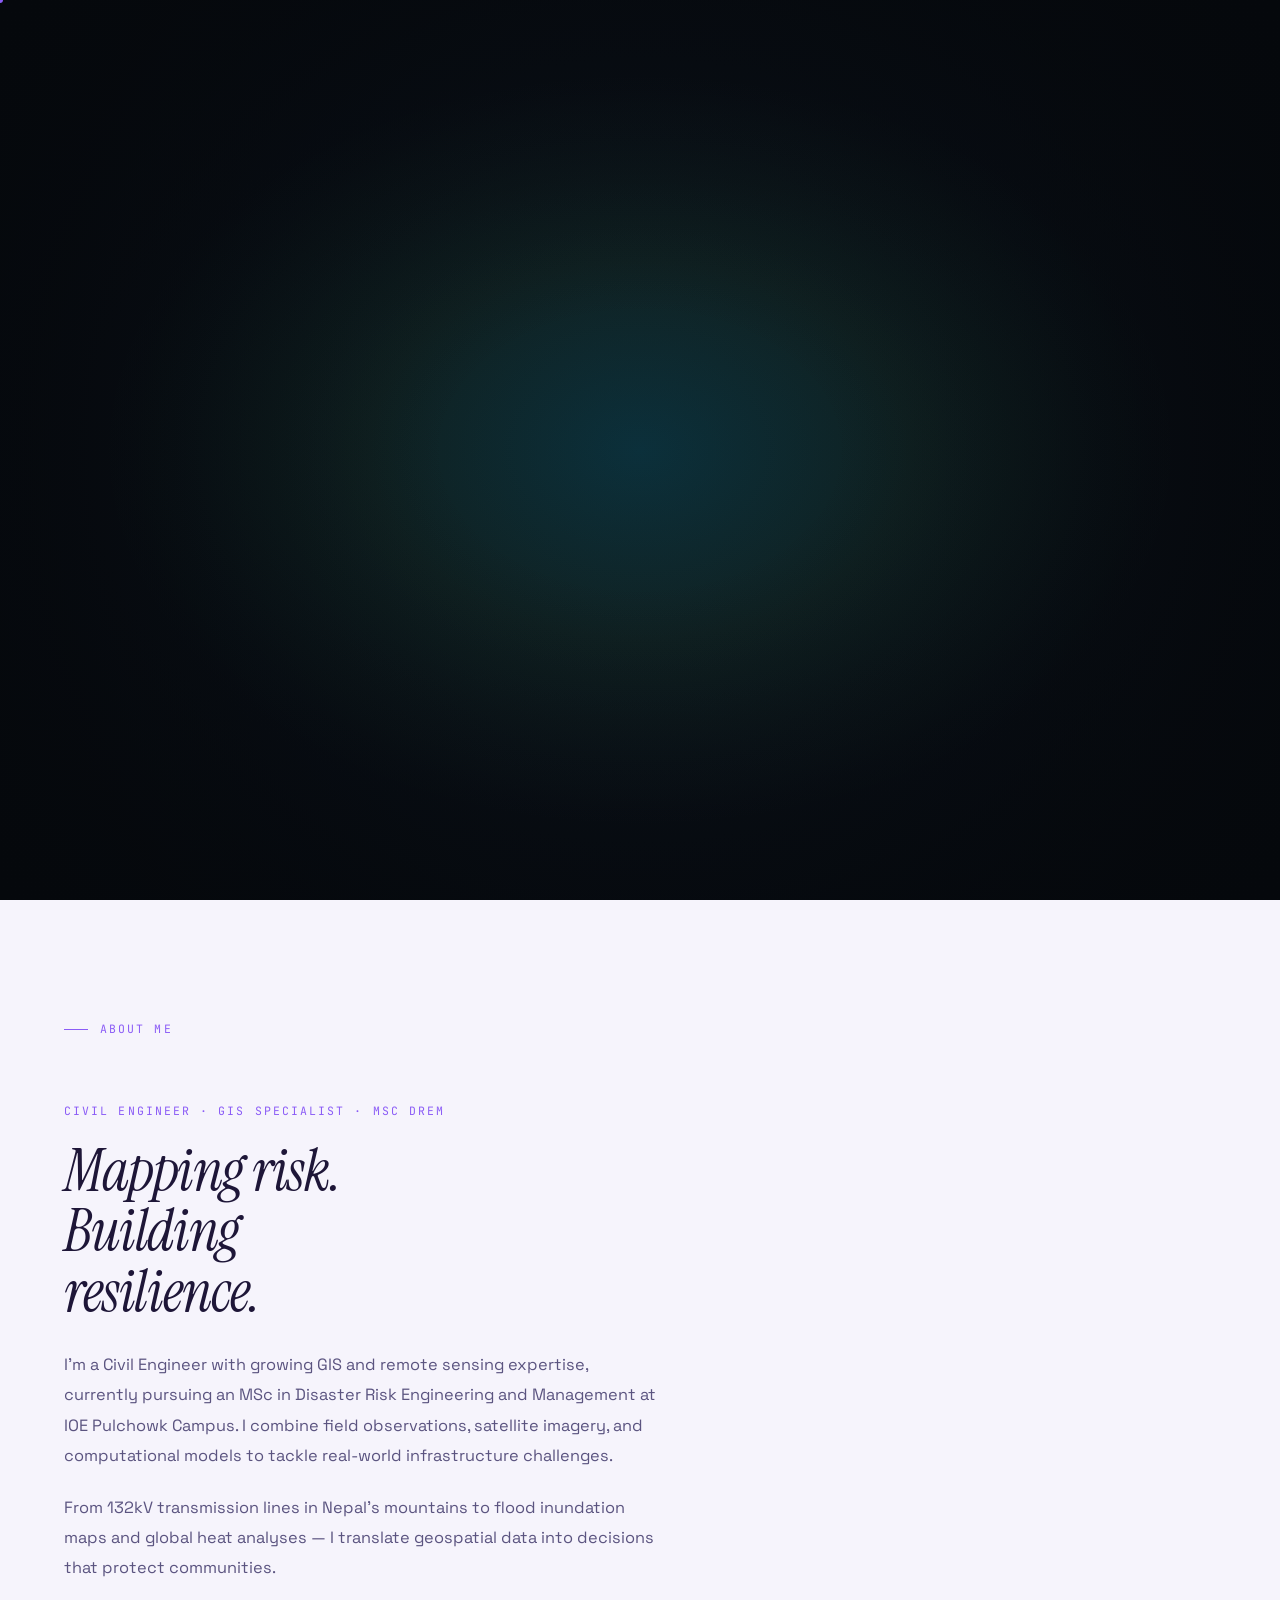
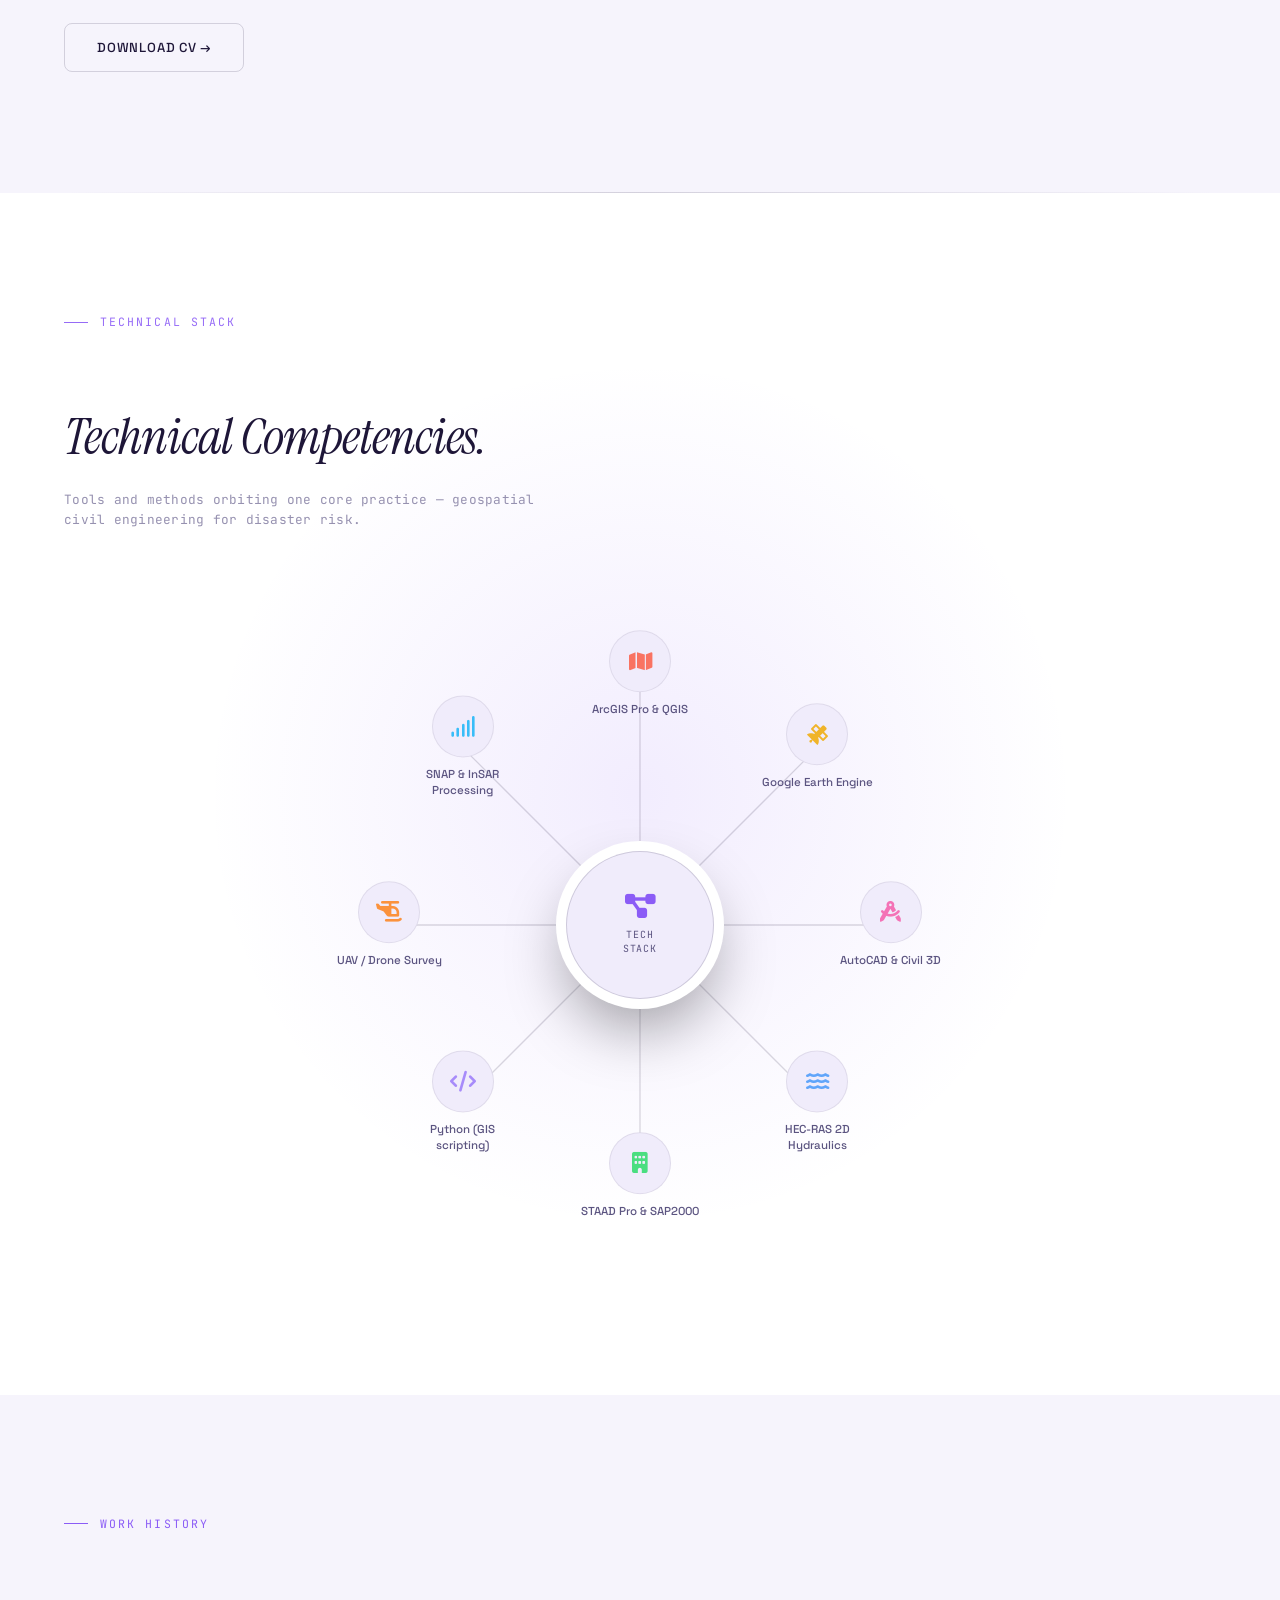
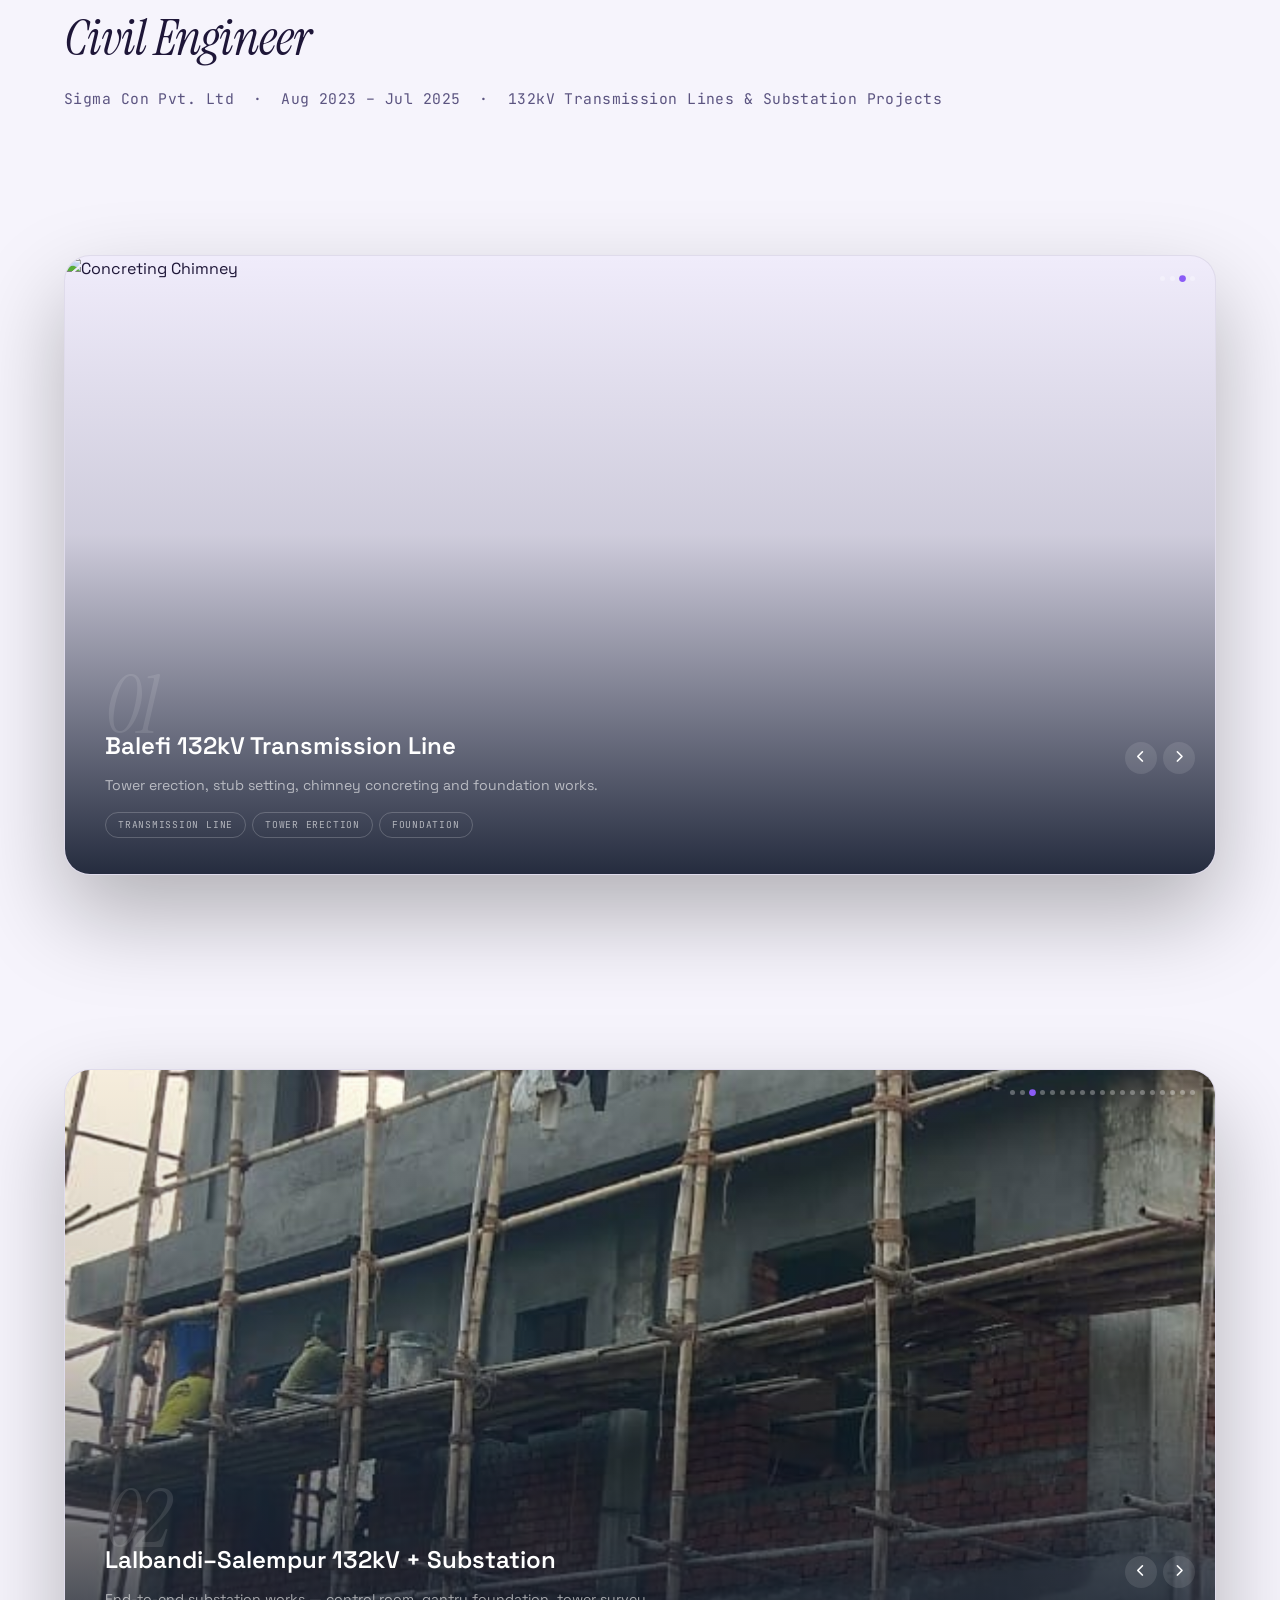
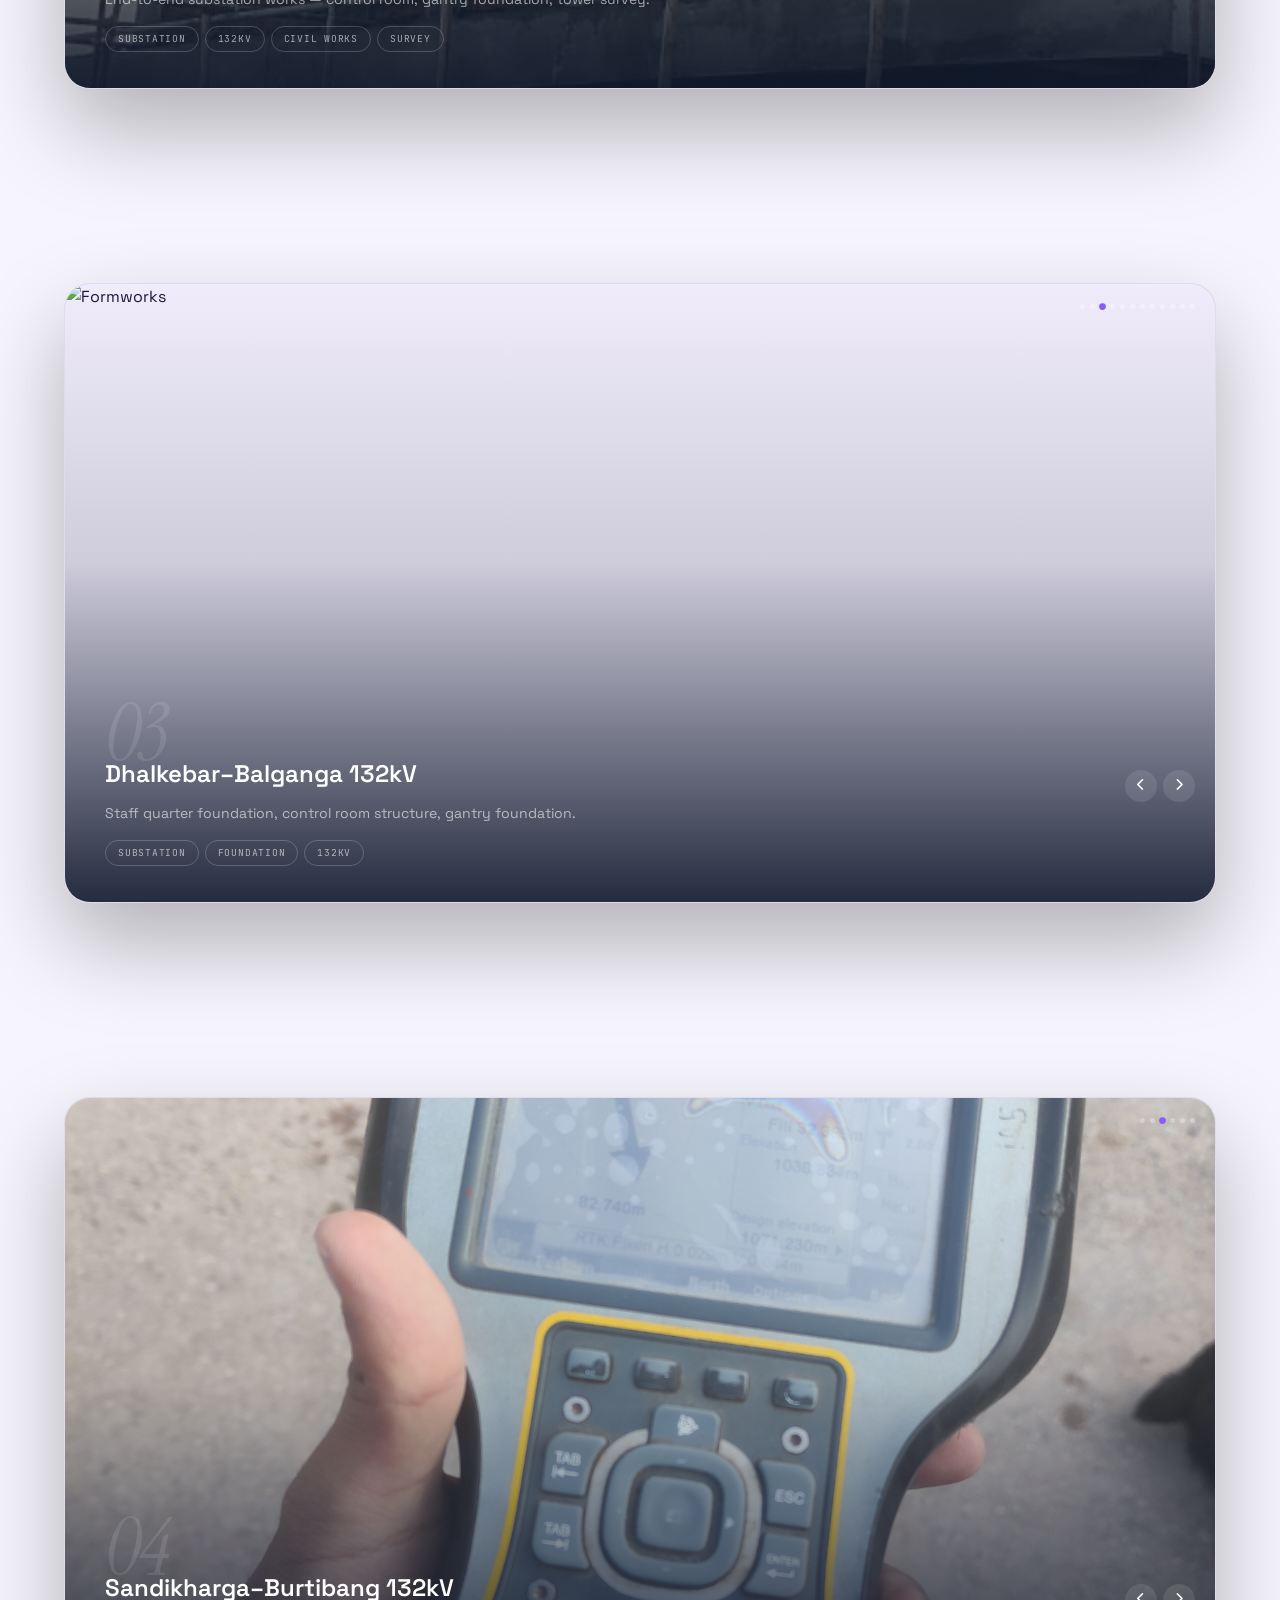
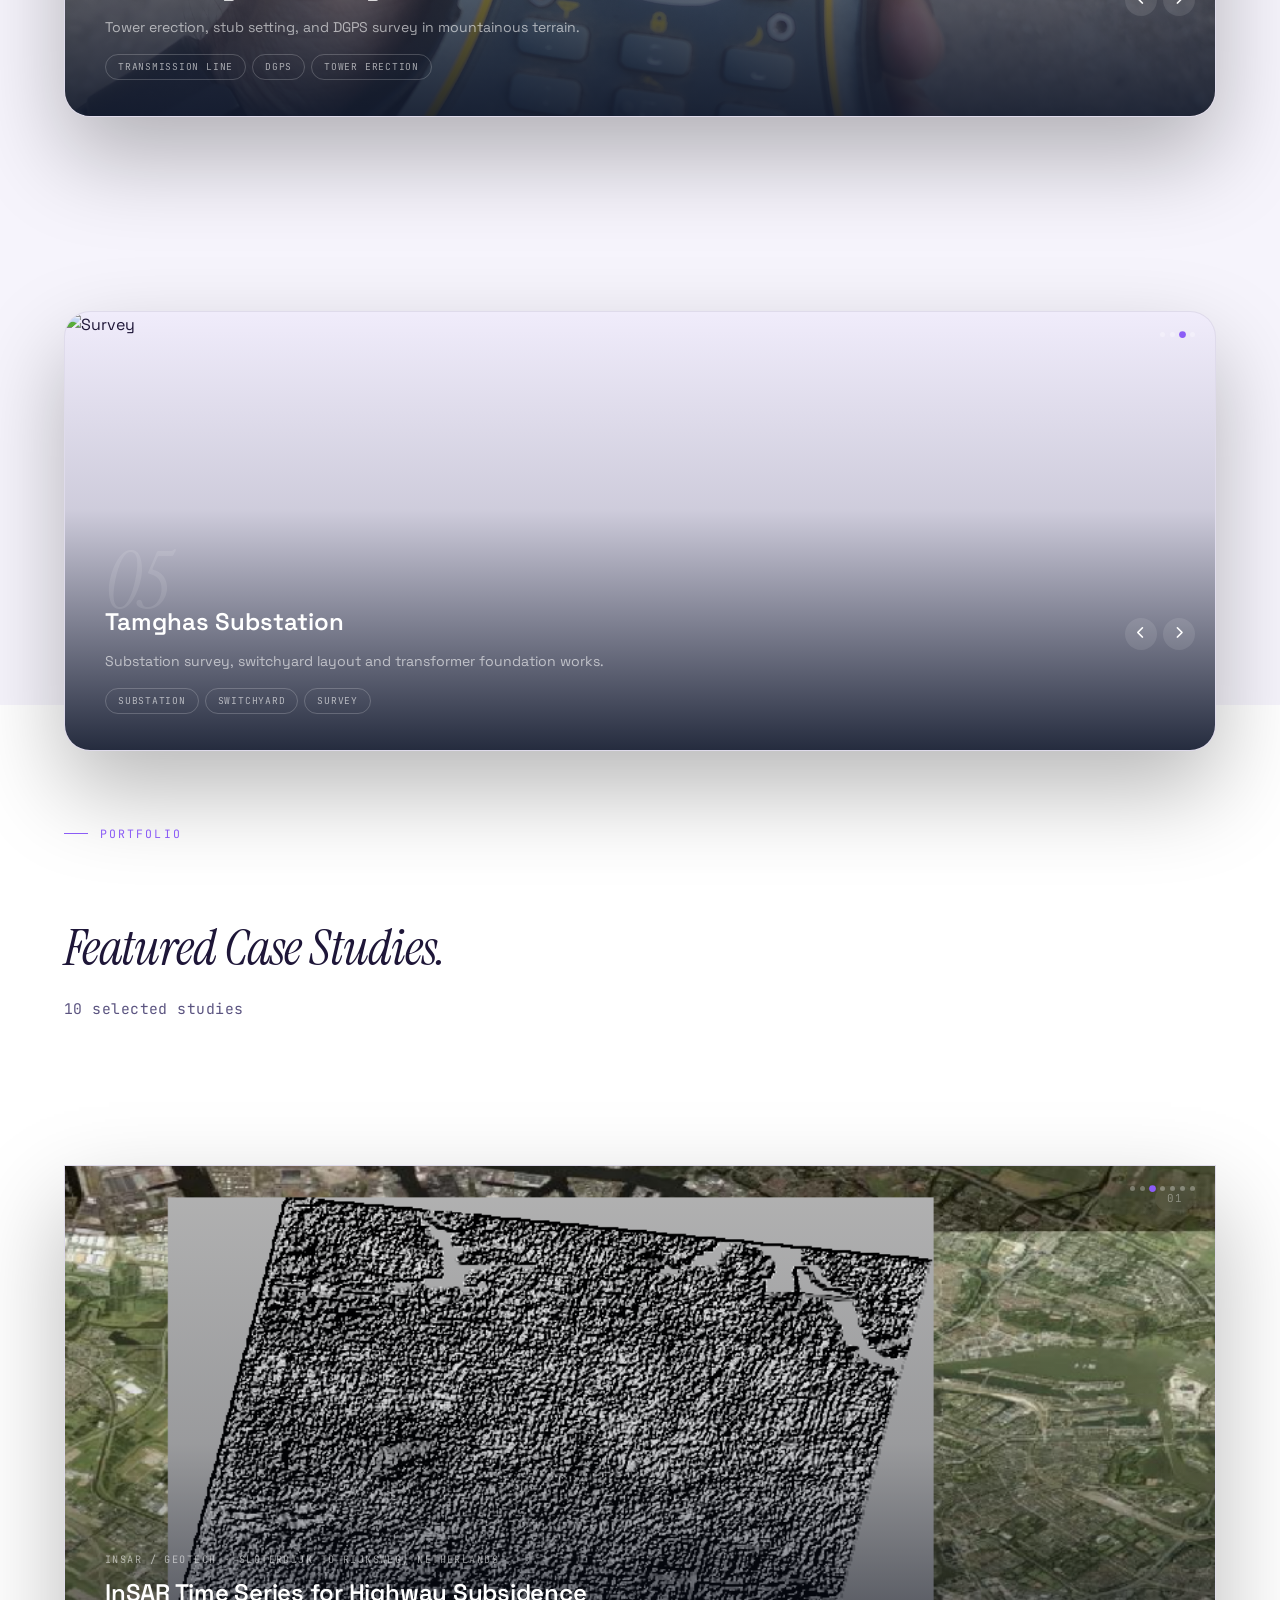
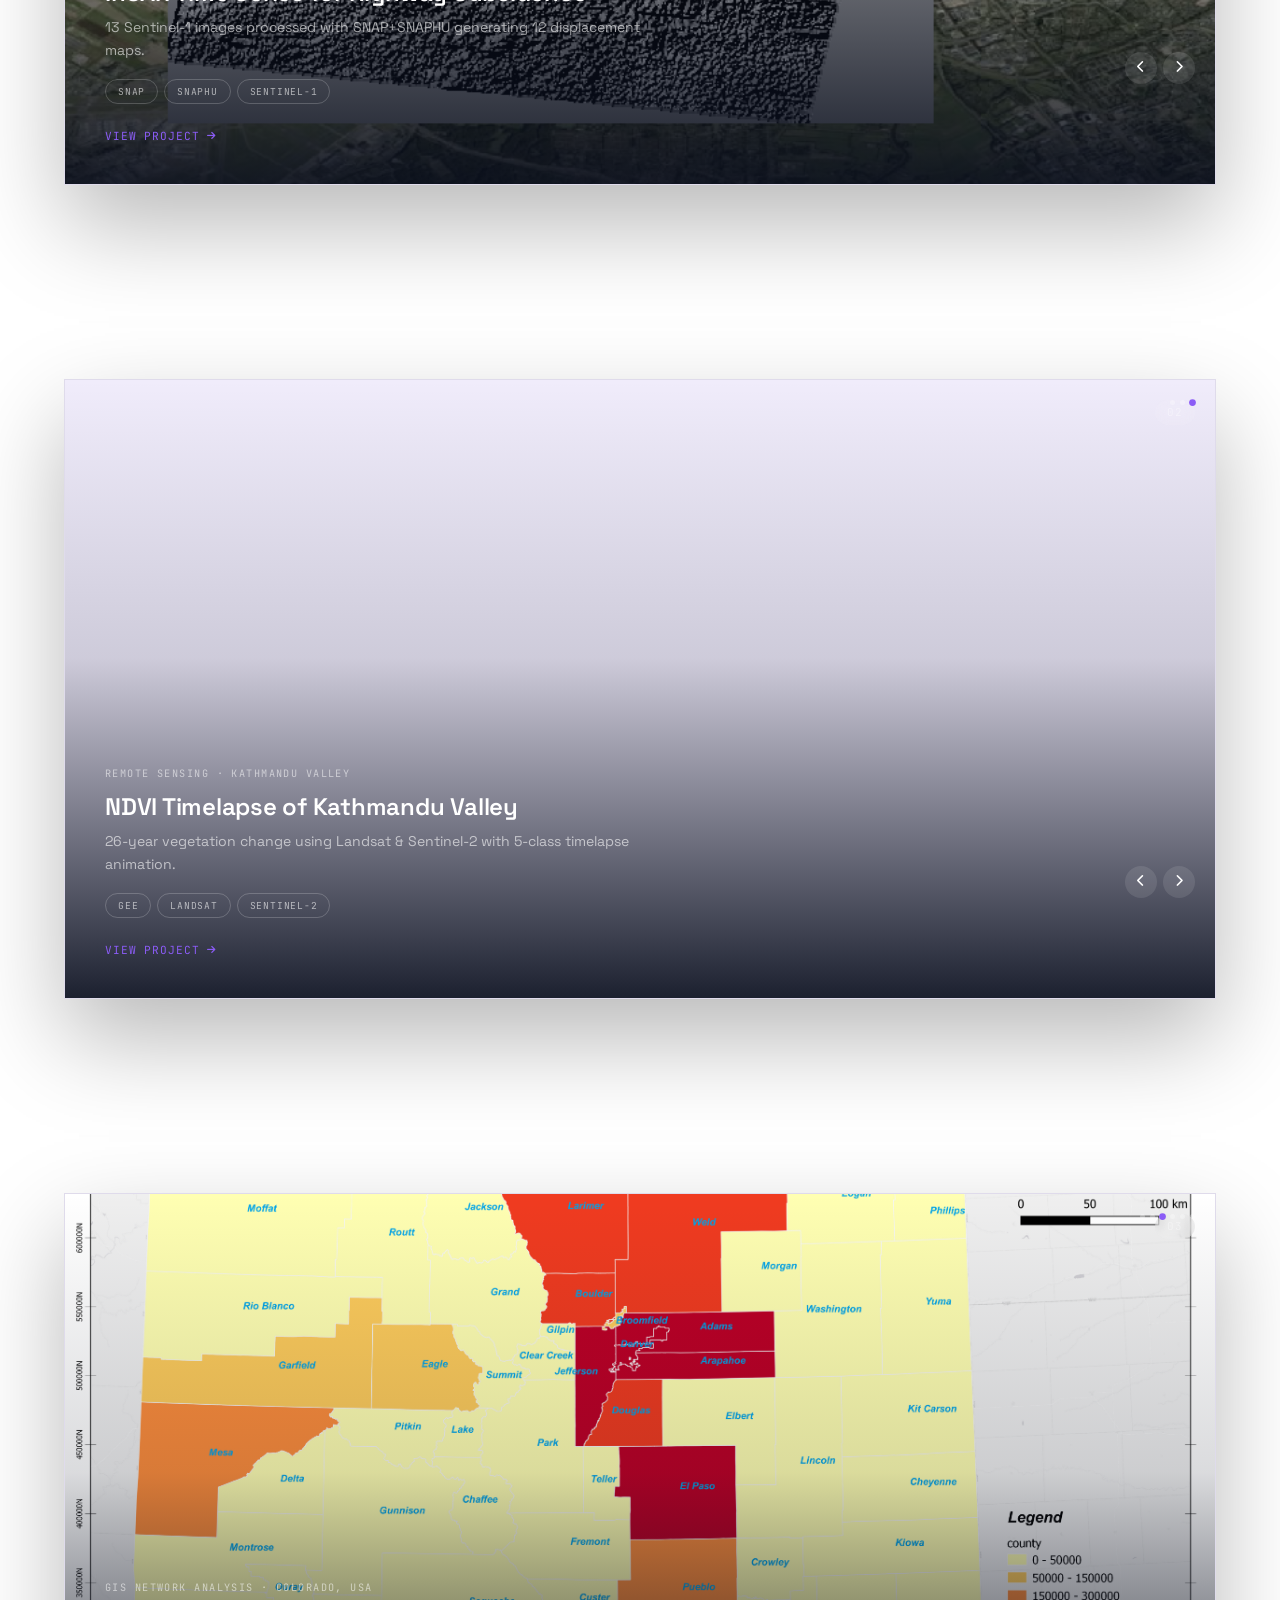
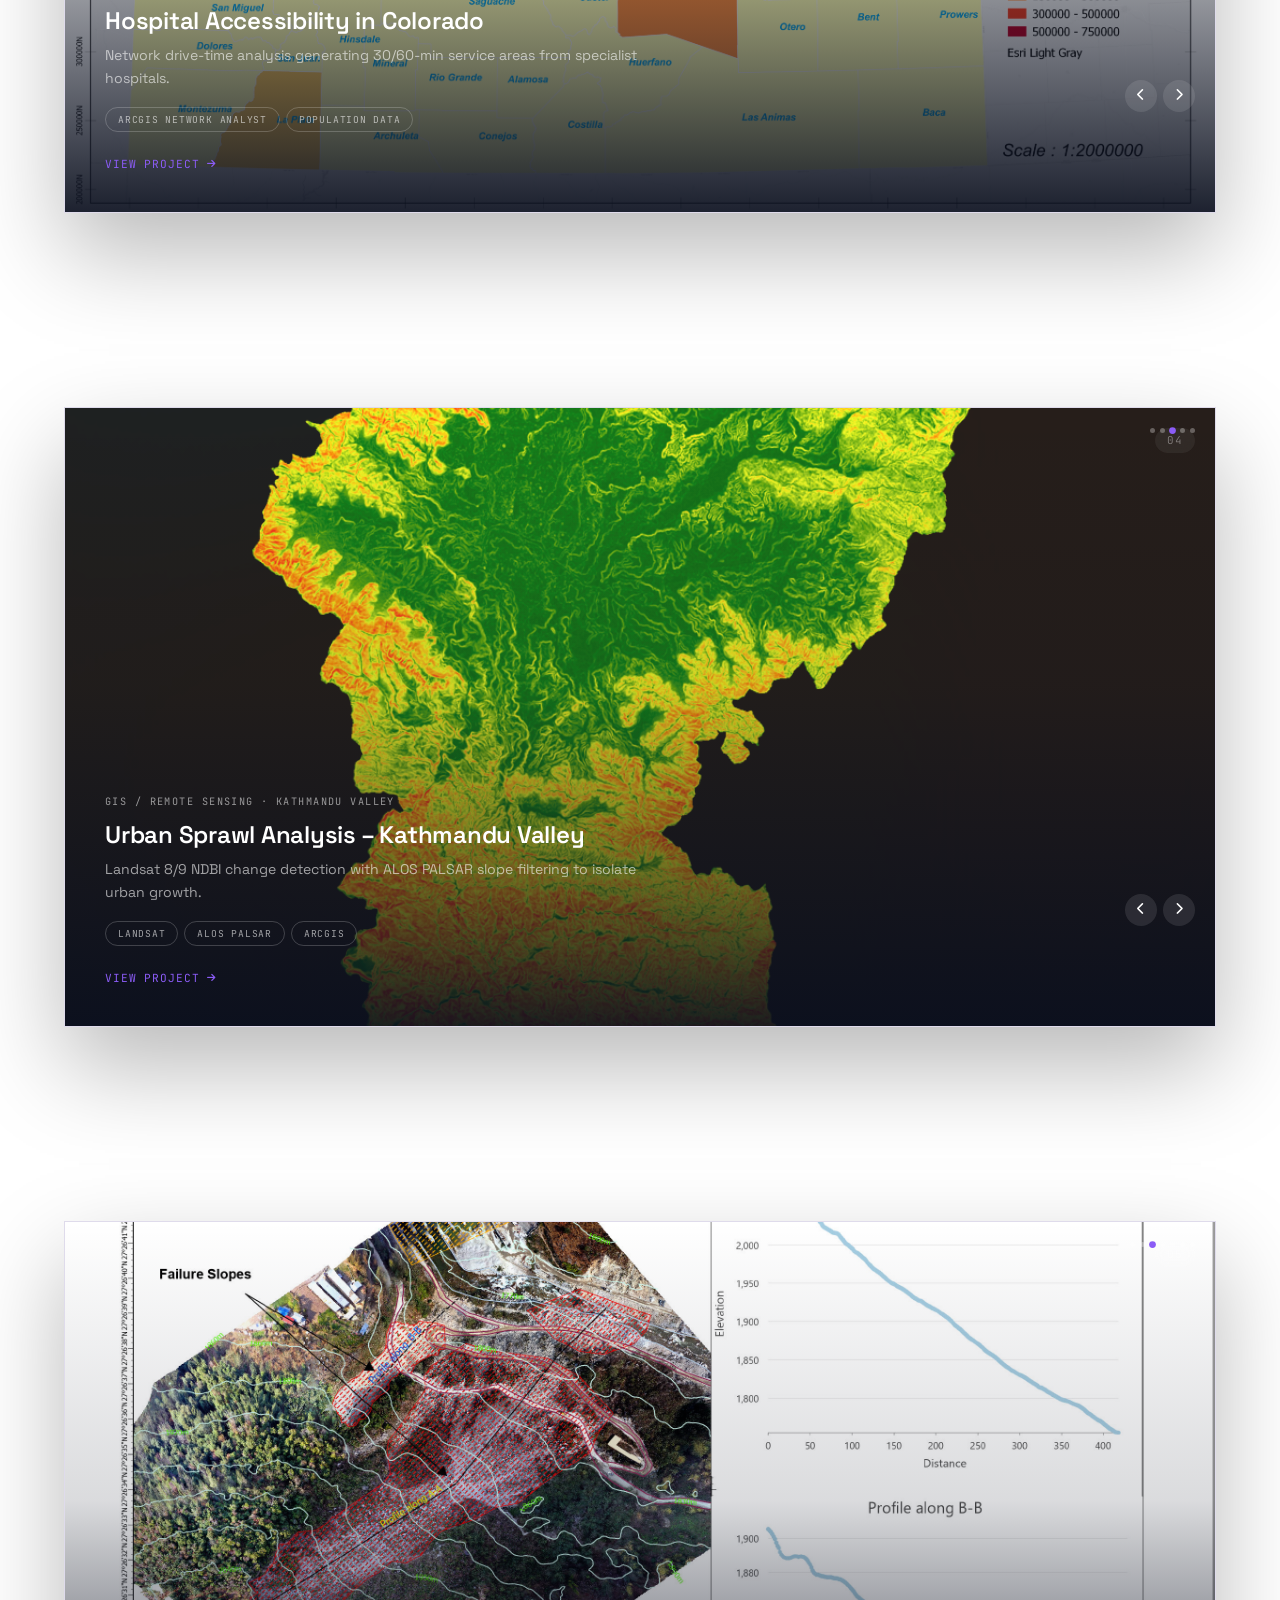
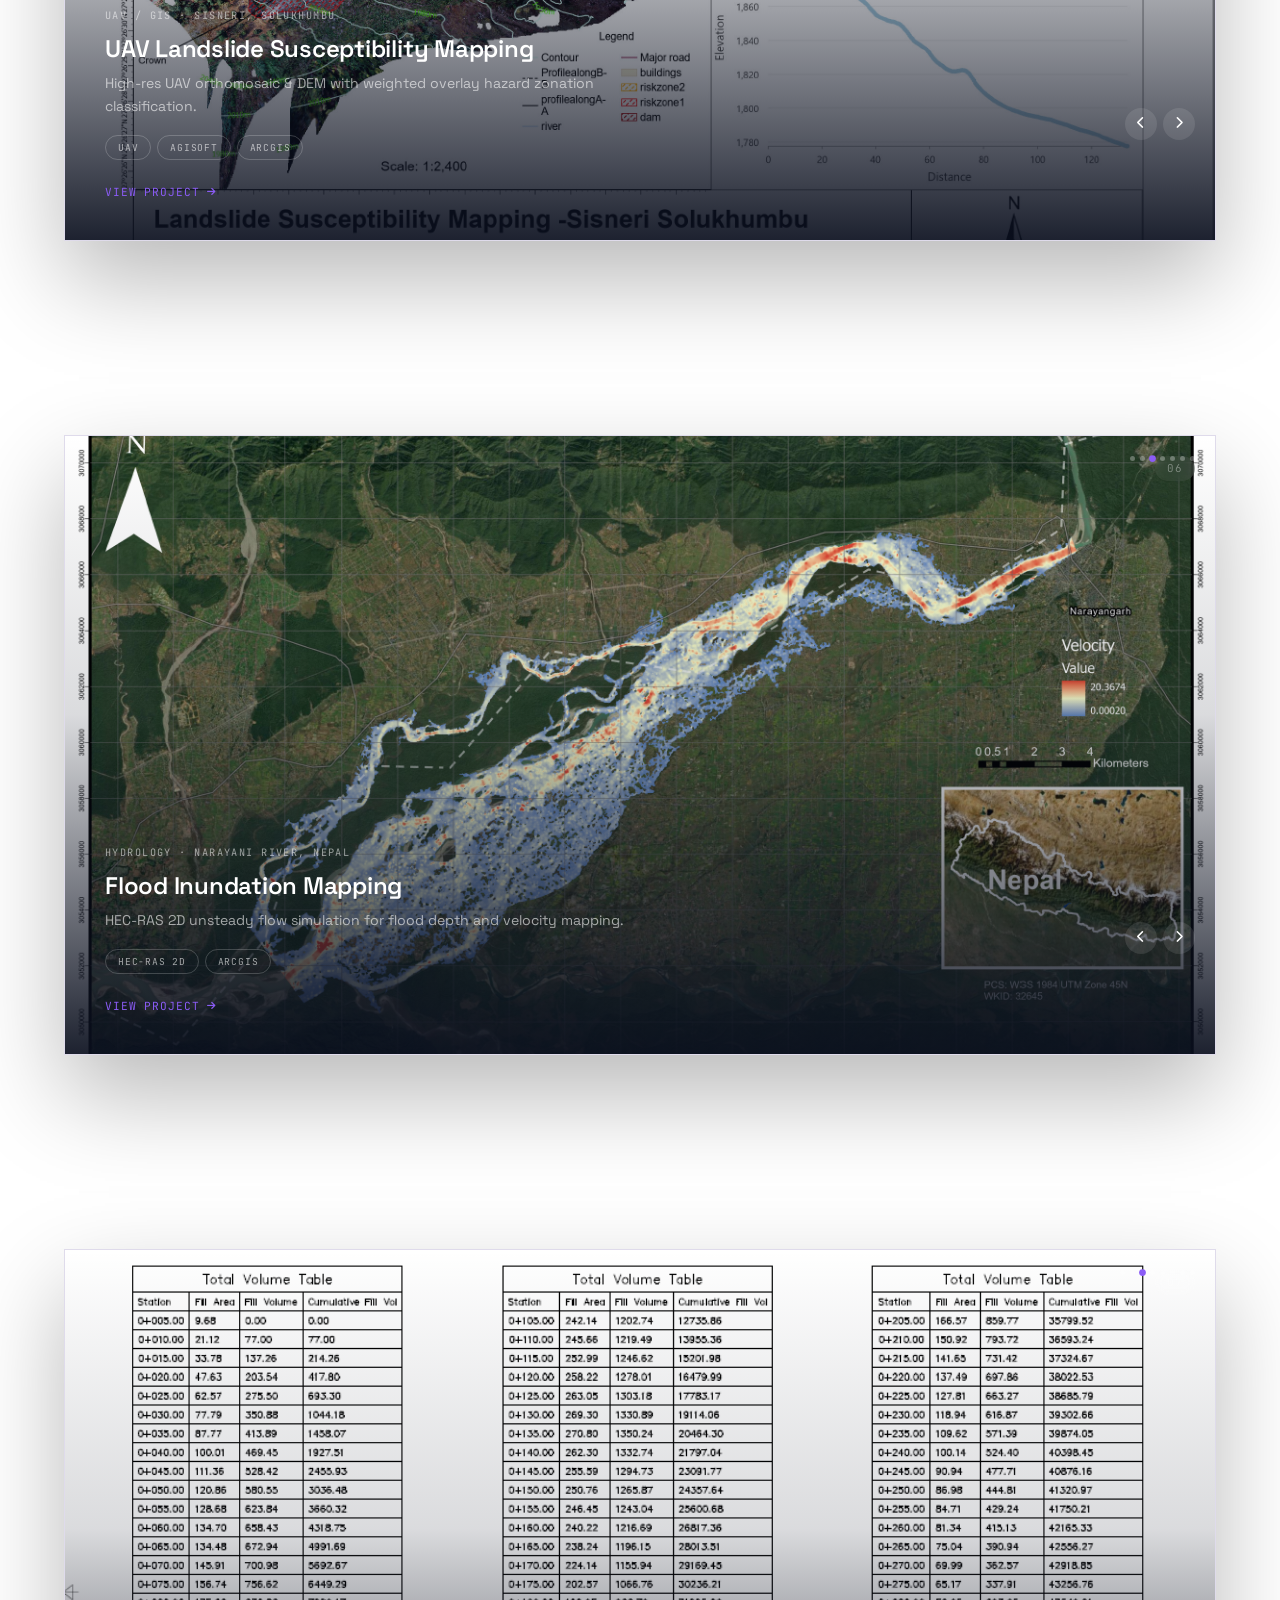
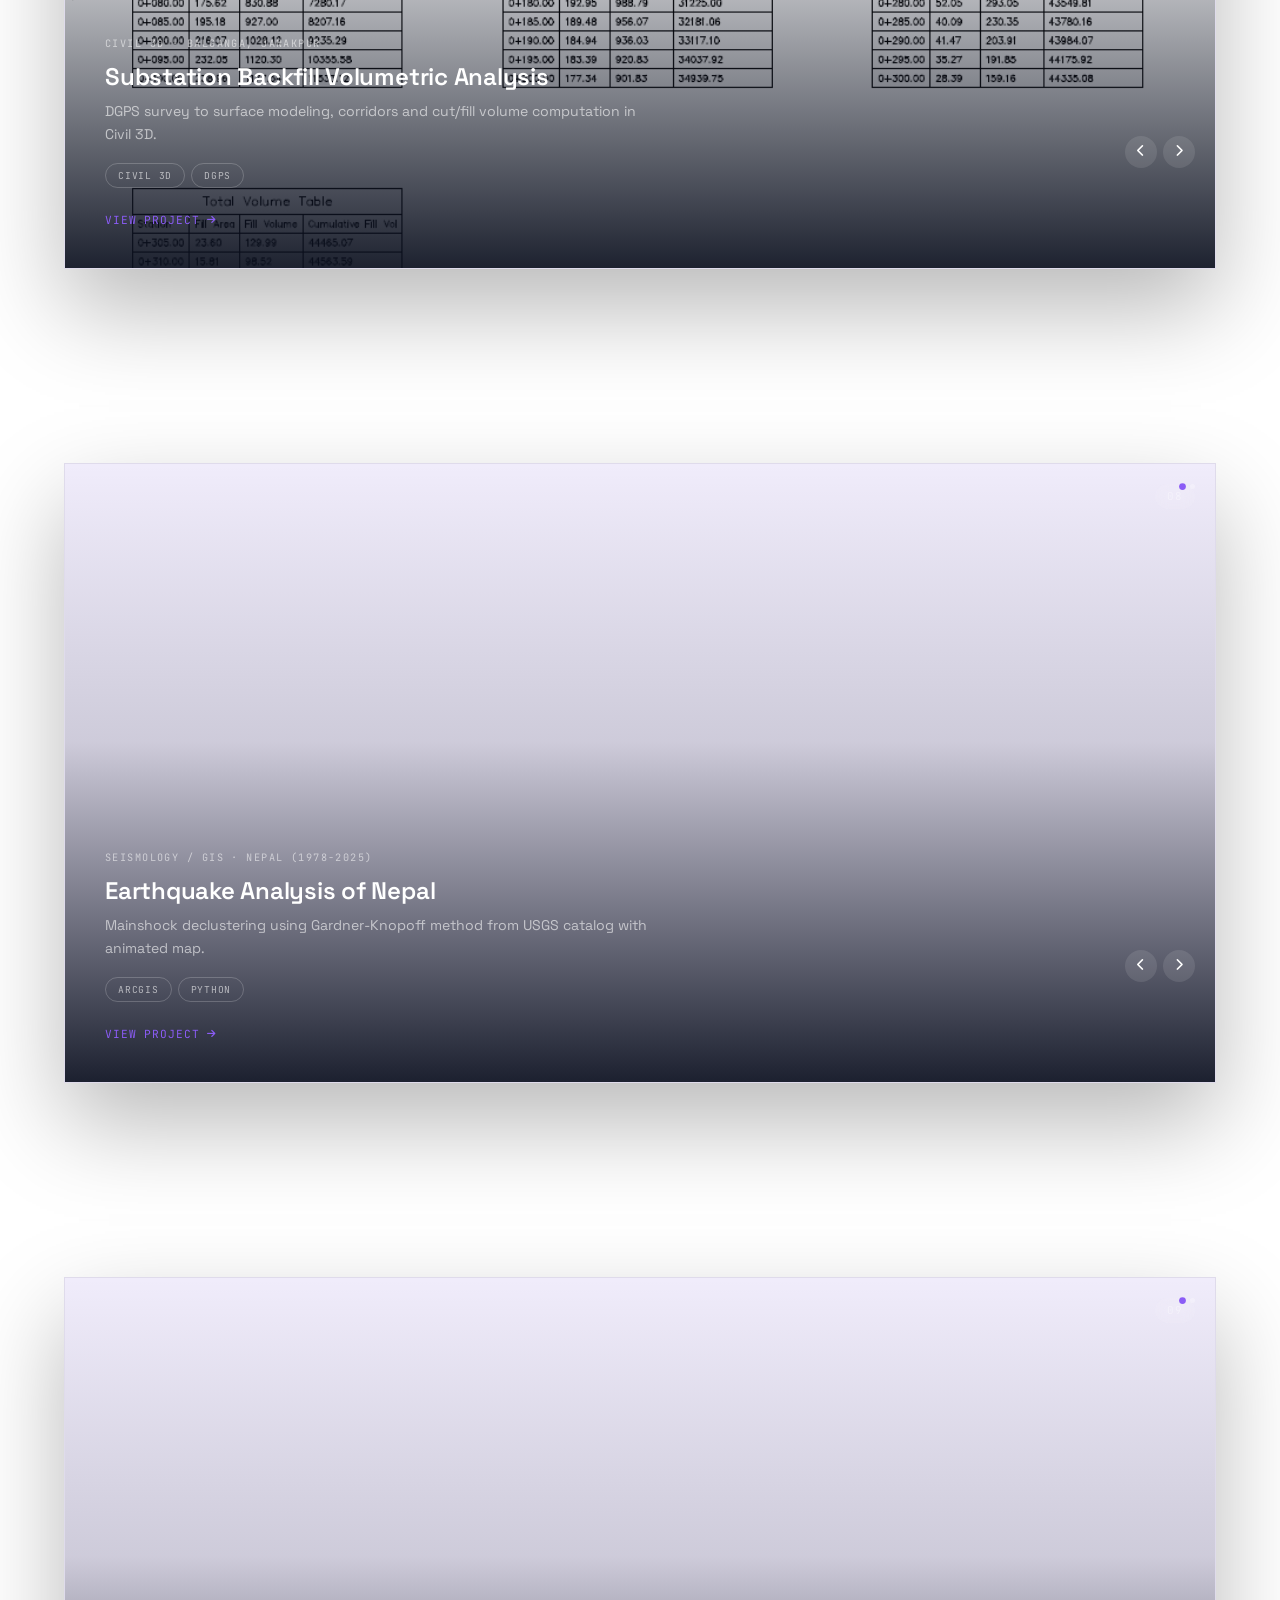
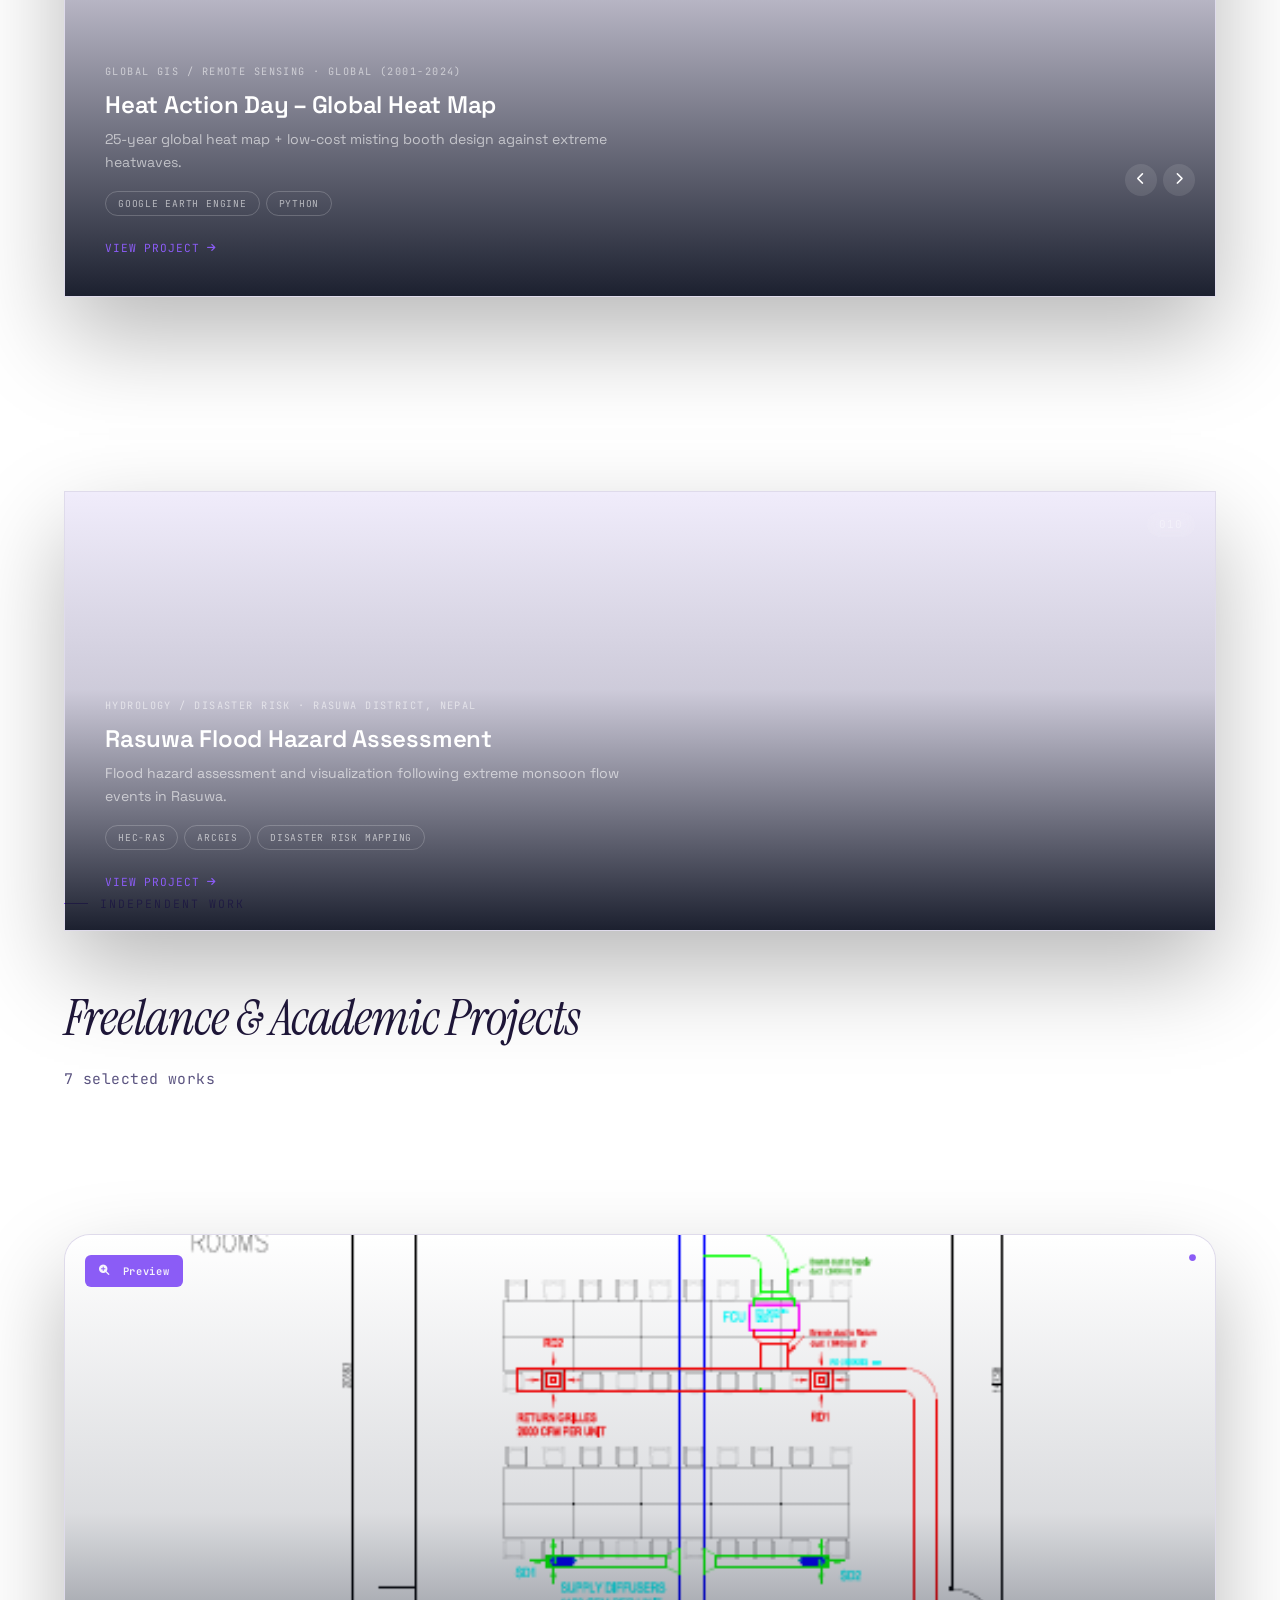
==== index.html @ 85f125d3 "Theme update, cascading stack layout, add Rasuwa flood project" ====
<!DOCTYPE html>
<html lang="en" data-theme="light">
<head>
  <meta charset="UTF-8" />
  <meta name="viewport" content="width=device-width, initial-scale=1.0" />
  <title>Abhishek Karki | Civil Engineer & GIS Expert</title>
  <meta name="description" content="Portfolio of Abhishek Karki — Civil Engineer, GIS & Remote Sensing Specialist, MSc. DREM." />
  <link rel="preconnect" href="https://fonts.googleapis.com" />
  <link href="https://fonts.googleapis.com/css2?family=Space+Grotesk:wght@300;400;500;600;700&family=Instrument+Serif:ital@0;1&family=JetBrains+Mono:wght@300;400&display=swap" rel="stylesheet" />
  <link rel="stylesheet" href="https://cdnjs.cloudflare.com/ajax/libs/font-awesome/6.5.0/css/all.min.css" />

<style>
/* ═══════════════════════════════════════════════════════
   DESIGN TOKENS
═══════════════════════════════════════════════════════ */
:root {
  --font-display: 'Instrument Serif', serif;
  --font-body:    'Space Grotesk', sans-serif;
  --font-mono:    'JetBrains Mono', monospace;
  --ease-expo:    cubic-bezier(0.16, 1, 0.3, 1);
  --ease-back:    cubic-bezier(0.34, 1.56, 0.64, 1);
  --ease-smooth:  cubic-bezier(0.25, 0.46, 0.45, 0.94);
}

/* DARK THEME */
[data-theme="dark"] {
  --bg:           #080b0f;
  --bg-card:      #0d1117;
  --bg-elevated:  #111820;
  --bg-glass:     rgba(13, 17, 23, 0.7);
  --border:       rgba(255,255,255,0.06);
  --border-bright:rgba(255,255,255,0.12);
  --text-primary: #e8edf5;
  --text-secondary:#8a93a4;
  --text-muted:   #4a5568;
  --accent:       #4ade80;       /* Electric green – map/terrain energy */
  --accent-glow:  rgba(74,222,128,0.15);
  --accent-2:     #60a5fa;       /* Sky blue – satellite/remote sensing */
  --accent-2-glow:rgba(96,165,250,0.12);
  --amber:        #f59e0b;       /* Warm amber from original */
  --amber-glow:   rgba(245,158,11,0.12);
  --gradient-hero: linear-gradient(135deg, #4ade80 0%, #60a5fa 50%, #a78bfa 100%);
  --overlay-bg:   #080b0f;
}

/* LIGHT THEME — "Ultraviolet Bright" */
[data-theme="light"] {
  --bg:           #f6f4fc;
  --bg-card:      #ffffff;
  --bg-elevated:  #f0ecfb;
  --bg-glass:     rgba(255,255,255,0.78);
  --border:       rgba(30,22,56,0.08);
  --border-bright:rgba(30,22,56,0.16);
  --text-primary: #1e1638;
  --text-secondary:#5b5480;
  --text-muted:   #9691b0;
  --accent:       #8b5cf6;       /* Violet – bold, modern */
  --accent-glow:  rgba(139,92,246,0.16);
  --accent-2:     #06b6d4;       /* Cyan – cool, technical */
  --accent-2-glow:rgba(6,182,212,0.14);
  --amber:        #b45309;
  --amber-glow:   rgba(180,83,9,0.12);
  --gradient-hero: linear-gradient(135deg, #8b5cf6 0%, #06b6d4 50%, #ec4899 100%);
  --overlay-bg:   #f6f4fc;
}

/* ═══════════════════════════════════════════════════════
   RESET & BASE
═══════════════════════════════════════════════════════ */
*, *::before, *::after { margin: 0; padding: 0; box-sizing: border-box; }
html { scroll-behavior: smooth; font-size: 16px; }

body {
  background: var(--bg);
  color: var(--text-primary);
  font-family: var(--font-body);
  font-weight: 400;
  line-height: 1.6;
  overflow-x: hidden;
  cursor: none;
  transition: background 0.4s var(--ease-smooth), color 0.4s var(--ease-smooth);
}

/* Noise grain overlay */
body::before {
  content: '';
  position: fixed; inset: 0;
  background-image: url("data:image/svg+xml,%3Csvg viewBox='0 0 256 256' xmlns='http://www.w3.org/2000/svg'%3E%3Cfilter id='n'%3E%3CfeTurbulence type='fractalNoise' baseFrequency='0.85' numOctaves='4' stitchTiles='stitch'/%3E%3C/filter%3E%3Crect width='100%25' height='100%25' filter='url(%23n)' opacity='0.03'/%3E%3C/svg%3E");
  pointer-events: none; z-index: 9000; opacity: 0.4;
}

/* ═══════════════════════════════════════════════════════
   CUSTOM CURSOR
═══════════════════════════════════════════════════════ */
#cursor-dot {
  position: fixed; width: 6px; height: 6px;
  background: var(--accent); border-radius: 50%;
  pointer-events: none; z-index: 9999;
  left: 0; top: 0; transform: translate(-50%,-50%);
  transition: background 0.3s;
  will-change: left, top;
}
#cursor-ring {
  position: fixed; width: 36px; height: 36px;
  border: 1px solid var(--border-bright);
  border-radius: 50%; pointer-events: none;
  z-index: 9998; left: 0; top: 0;
  transform: translate(-50%,-50%);
  transition: width 0.4s var(--ease-expo), height 0.4s var(--ease-expo),
              border-color 0.3s, background 0.3s;
  will-change: left, top;
}
body.cursor-hover #cursor-ring { width: 60px; height: 60px; border-color: var(--accent); background: var(--accent-glow); }
body.cursor-hover #cursor-dot  { background: var(--accent); transform: translate(-50%,-50%) scale(0); }
body.cursor-active #cursor-ring { transform: translate(-50%,-50%) scale(0.85); }

/* ═══════════════════════════════════════════════════════
   THEME TOGGLE
═══════════════════════════════════════════════════════ */
#theme-btn {
  position: fixed; bottom: 32px; right: 32px;
  z-index: 500; width: 48px; height: 48px;
  background: var(--bg-elevated); border: 1px solid var(--border-bright);
  border-radius: 50%; cursor: none;
  display: flex; align-items: center; justify-content: center;
  font-size: 1.1rem; color: var(--text-primary);
  transition: all 0.3s var(--ease-expo);
  box-shadow: 0 4px 24px rgba(0,0,0,0.2);
}
#theme-btn:hover { transform: scale(1.1); border-color: var(--accent); color: var(--accent); }
[data-theme="dark"] #theme-btn .icon-moon { display: none; }
[data-theme="light"] #theme-btn .icon-sun  { display: none; }

/* ═══════════════════════════════════════════════════════
   NAVIGATION
═══════════════════════════════════════════════════════ */
nav {
  position: fixed; top: 0; left: 0; right: 0; z-index: 200;
  display: flex; justify-content: space-between; align-items: center;
  padding: 24px 64px;
  transition: all 0.5s var(--ease-smooth);
}
nav.scrolled {
  background: var(--bg-glass);
  backdrop-filter: blur(20px) saturate(180%);
  border-bottom: 1px solid var(--border);
  padding: 16px 64px;
}
.nav-logo {
  font-family: var(--font-mono); font-weight: 400; font-size: 0.95rem;
  letter-spacing: 0.02em; text-decoration: none; color: var(--text-primary);
  display: flex; align-items: center; gap: 8px;
  transition: color 0.3s;
}
.nav-logo .logo-dot { width: 6px; height: 6px; border-radius: 50%; background: var(--accent); }
.nav-logo:hover { color: var(--accent); }
.nav-links { display: flex; gap: 36px; list-style: none; align-items: center; }
.nav-links a {
  font-size: 0.8rem; letter-spacing: 0.06em; text-transform: uppercase;
  text-decoration: none; color: var(--text-secondary);
  transition: color 0.25s; position: relative; padding-bottom: 2px;
}
.nav-links a::after {
  content: ''; position: absolute; bottom: 0; left: 0; width: 0; height: 1px;
  background: var(--accent); transition: width 0.3s var(--ease-expo);
}
.nav-links a:hover { color: var(--text-primary); }
.nav-links a:hover::after { width: 100%; }
.nav-cta {
  background: transparent !important; color: var(--accent) !important;
  border: 1px solid var(--accent) !important; border-radius: 6px !important;
  padding: 6px 18px !important; font-size: 0.78rem !important;
  letter-spacing: 0.08em !important; transition: all 0.3s !important;
  opacity: 1 !important;
}
.nav-cta:hover { background: var(--accent) !important; color: var(--bg) !important; }
.nav-cta::after { display: none; }

/* ═══════════════════════════════════════════════════════
   SPOTLIGHT / INTRO OVERLAY
═══════════════════════════════════════════════════════ */
#intro-overlay {
  position: fixed; inset: 0; z-index: 9999;
  background: radial-gradient(circle at 50% 50%, #0d1520 0%, #05080c 100%);
  display: flex; flex-direction: column;
  align-items: center; justify-content: center;
  overflow: hidden;
}
#intro-overlay.fade-out { animation: overlayFadeOut 0.9s var(--ease-expo) forwards; }
@keyframes overlayFadeOut { to { opacity: 0; transform: scale(1.04); pointer-events: none; } }

/* Modern Laser Grid / Spotlight */
#spotlight {
  position: absolute; inset: 0; pointer-events: none;
  background: radial-gradient(ellipse 60% 60% at 50% 50%,
    rgba(0, 242, 254, 0.12) 0%,
    rgba(74, 222, 128, 0.08) 35%,
    transparent 70%);
  animation: spotlightPulse 2.5s ease-in-out infinite alternate;
}
@keyframes spotlightPulse {
  0% { transform: scale(0.95); opacity: 0.7; }
  100% { transform: scale(1.1); opacity: 1; }
}

#city-canvas { position: absolute; inset: 0; width: 100%; height: 100%; opacity: 0.85; }

#intro-overlay::after {
  content: '';
  position: absolute; inset: 0;
  background: radial-gradient(ellipse 75% 75% at 50% 50%, transparent 20%, #05080c 95%);
  pointer-events: none; z-index: 1;
}

#intro-text { position: relative; z-index: 3; text-align: center; user-select: none; }

#name-row {
  display: flex; justify-content: center;
  gap: 0; flex-wrap: nowrap; margin-bottom: 16px;
}

.name-char {
  font-family: var(--font-display);
  font-size: clamp(3.2rem, 8.5vw, 6.8rem);
  font-style: italic; font-weight: 400;
  letter-spacing: -0.01em;
  color: #ffffff;
  opacity: 0;
  transform: translateY(12px) scale(0.96);
  transition: all 0.3s cubic-bezier(0.16, 1, 0.3, 1);
  white-space: pre;
}
.name-char.space { width: 0.3em; }
.name-char.revealed {
  opacity: 1;
  transform: translateY(0) scale(1);
  text-shadow:
    0 0 15px rgba(0, 242, 254, 0.8),
    0 0 35px rgba(74, 222, 128, 0.5),
    0 0 70px rgba(0, 242, 254, 0.3);
}
.name-char.dimmed {
  text-shadow: 0 0 15px rgba(0, 242, 254, 0.3);
  transition: text-shadow 0.6s ease;
}

#scan-bar {
  position: absolute; top: 0; left: -6px; width: 4px; height: 100%;
  background: linear-gradient(to bottom, transparent, #00f2fe, #4ade80, #00f2fe, transparent);
  box-shadow: 0 0 25px 10px rgba(0, 242, 254, 0.6), 0 0 50px 20px rgba(74, 222, 128, 0.35);
  opacity: 0; pointer-events: none; z-index: 2;
}
[data-theme="light"] #scan-bar {
  background: linear-gradient(to bottom, transparent, var(--accent), var(--accent-2), var(--accent), transparent);
  box-shadow: 0 0 20px 8px rgba(139,92,246,0.3), 0 0 40px 16px rgba(6,182,212,0.15);
}

#intro-tagline {
  font-family: var(--font-mono); font-size: clamp(0.7rem, 1.5vw, 0.88rem);
  font-weight: 300; letter-spacing: 0.22em; text-transform: uppercase;
  color: var(--text-secondary);
  opacity: 0; transform: translateY(8px);
  transition: opacity 0.7s ease, transform 0.7s ease;
  margin-bottom: 10px;
}
#intro-tagline.show { opacity: 1; transform: translateY(0); }

#intro-nec {
  font-family: var(--font-mono); font-size: clamp(0.65rem, 1.3vw, 0.78rem);
  letter-spacing: 0.15em; color: var(--accent);
  opacity: 0; transform: translateY(6px);
  transition: opacity 0.7s ease 0.2s, transform 0.7s ease 0.2s;
}
#intro-nec.show { opacity: 1; transform: translateY(0); }

#intro-rule {
  width: 0; height: 1px;
  background: linear-gradient(to right, transparent, var(--accent), var(--accent-2), transparent);
  margin: 0 auto 18px;
  transition: width 0.6s var(--ease-expo);
}
#intro-rule.expand { width: min(480px, 72vw); }

body #hero { opacity: 1; transition: opacity 0.6s ease; }
body #hero.show { opacity: 1; }

/* ═══════════════════════════════════════════════════════
   BUTTONS
═══════════════════════════════════════════════════════ */
.btn {
  display: inline-flex; align-items: center; gap: 8px;
  padding: 13px 32px; font-family: var(--font-body); font-size: 0.82rem;
  font-weight: 500; letter-spacing: 0.06em; text-transform: uppercase;
  text-decoration: none; border-radius: 8px; position: relative;
  overflow: hidden; transition: all 0.35s var(--ease-expo); cursor: none;
  border: none;
}
.btn-primary { background: var(--accent); color: var(--bg); }
.btn-primary:hover { transform: translateY(-2px); box-shadow: 0 12px 32px var(--accent-glow); }
.btn-ghost {
  background: transparent; color: var(--text-primary);
  border: 1px solid var(--border-bright);
}
.btn-ghost:hover { border-color: var(--accent); color: var(--accent); background: var(--accent-glow); transform: translateY(-2px); }

/* ═══════════════════════════════════════════════════════
   SECTIONS
═══════════════════════════════════════════════════════ */
section { padding: 120px 64px; }
.section-label {
  font-family: var(--font-mono); font-size: 0.72rem;
  letter-spacing: 0.18em; text-transform: uppercase;
  color: var(--accent); margin-bottom: 64px;
  display: flex; align-items: center; gap: 12px; opacity: 0.9;
}
.section-label::before {
  content: ''; width: 24px; height: 1px; background: var(--accent);
}

/* ═══════════════════════════════════════════════════════
   REVEAL ANIMATIONS
═══════════════════════════════════════════════════════ */
.reveal {
  opacity: 0; transform: translateY(40px);
  transition: opacity 0.9s var(--ease-expo), transform 0.9s var(--ease-expo);
}
.reveal.visible { opacity: 1; transform: translateY(0); }
.reveal-left { opacity: 0; transform: translateX(-50px); transition: opacity 0.9s var(--ease-expo), transform 0.9s var(--ease-expo); }
.reveal-left.visible { opacity: 1; transform: translateX(0); }
.reveal-scale { opacity: 0; transform: scale(0.92); transition: opacity 0.8s var(--ease-expo), transform 0.8s var(--ease-expo); }
.reveal-scale.visible { opacity: 1; transform: scale(1); }
.clip-reveal { opacity: 0; clip-path: inset(0 0 100% 0); transition: opacity 0.6s ease, clip-path 0.9s var(--ease-expo); }
.clip-reveal.visible { opacity: 1; clip-path: inset(0 0 0% 0); }
.delay-1 { transition-delay: 0.1s; }
.delay-2 { transition-delay: 0.2s; }
.delay-3 { transition-delay: 0.3s; }
.delay-4 { transition-delay: 0.4s; }
.delay-5 { transition-delay: 0.5s; }

/* ═══════════════════════════════════════════════════════
   HERO
═══════════════════════════════════════════════════════ */
#hero {
  position: relative; height: 100vh; min-height: 700px;
  display: flex; align-items: center;
  padding: 0 64px; overflow: hidden;
  background: #080b0f;
}

#hero-bg-video {
  position: absolute; inset: 0;
  width: 100%; height: 100%;
  object-fit: cover; z-index: 0;
  opacity: 0.85;
}

.hero-video-overlay {
  position: absolute; inset: 0; z-index: 1;
  background: linear-gradient(to right, rgba(8,11,15,0.85) 0%, rgba(8,11,15,0.6) 50%, rgba(8,11,15,0.45) 100%),
              linear-gradient(to top, rgba(8,11,15,0.9) 0%, transparent 40%);
  pointer-events: none;
}

/* Ambient gradient blobs */
#hero::before {
  content: ''; position: absolute;
  top: -20%; left: -10%; width: 60%; height: 80%;
  background: radial-gradient(ellipse, var(--accent-glow) 0%, transparent 70%);
  pointer-events: none; animation: blobDrift1 12s ease-in-out infinite;
}
#hero::after {
  content: ''; position: absolute;
  bottom: -20%; right: -10%; width: 55%; height: 75%;
  background: radial-gradient(ellipse, var(--accent-2-glow) 0%, transparent 70%);
  pointer-events: none; animation: blobDrift2 15s ease-in-out infinite;
}
@keyframes blobDrift1 { 0%,100%{transform:translate(0,0)} 50%{transform:translate(5%,8%)} }
@keyframes blobDrift2 { 0%,100%{transform:translate(0,0)} 50%{transform:translate(-4%,-6%)} }

#three-canvas {
  position: absolute; top: 0; right: 0;
  width: 52%; height: 100%;
  pointer-events: none; z-index: 1;
  opacity: 0.6;
}

.hero-content { position: relative; z-index: 2; max-width: 680px; }

.hero-tag {
  font-family: var(--font-mono); font-size: 0.72rem;
  letter-spacing: 0.18em; text-transform: uppercase;
  color: var(--accent); margin-bottom: 24px; display: block;
}
.hero-name {
  font-family: var(--font-display); font-weight: 400; font-style: italic;
  font-size: clamp(3.5rem, 8.5vw, 7.5rem); line-height: 0.97;
  letter-spacing: -0.03em; margin-bottom: 32px; color: var(--text-primary);
}
.hero-name .line { display: block; overflow: hidden; }
.hero-name .word {
  display: inline-block;
  opacity: 1; transform: translateY(0);
}

.hero-subtitle {
  font-size: clamp(1rem, 1.3vw, 1.12rem); line-height: 1.7;
  max-width: 420px; color: var(--text-secondary); margin-bottom: 48px;
  opacity: 1; transform: translateY(0);
}
.hero-cta {
  display: inline-flex; gap: 14px;
  opacity: 1; transform: translateY(0);
}

@keyframes heroFadeUp { to { opacity: 1; transform: translateY(0); } }
@keyframes wordRise { to { opacity: 1; transform: translateY(0); } }

/* ═══════════════════════════════════════════════════════
   ABOUT
═══════════════════════════════════════════════════════ */
#about { background: var(--bg); }
.about-grid { display: grid; grid-template-columns: 1.1fr 0.9fr; gap: 60px; align-items: center; width: 100%; }
.about-kicker {
  font-family: var(--font-mono); font-size: 0.72rem;
  letter-spacing: 0.18em; text-transform: uppercase;
  color: var(--accent); margin-bottom: 20px;
}
.about-heading {
  font-family: var(--font-display); font-weight: 400; font-style: italic;
  font-size: clamp(2.2rem, 4.5vw, 3.8rem); line-height: 1.05;
  letter-spacing: -0.02em; margin-bottom: 28px; color: var(--text-primary);
}
.about-text { font-size: 1.02rem; line-height: 1.85; color: var(--text-secondary); margin-bottom: 22px; }
.about-image-wrap {
  position: relative; width: 100%; max-width: 420px; aspect-ratio: 3/4; border-radius: 20px;
  overflow: visible; background: var(--bg-elevated); margin: 0 auto;
  box-shadow: 0 20px 50px rgba(0,0,0,0.3); border: 1px solid var(--border-bright);
}
.about-image-wrap img { width: 100%; height: 100%; object-fit: cover; display: block; border-radius: 20px; }
.about-frame {
  position: absolute; inset: -12px; border: 1px solid var(--accent);
  border-radius: 20px; z-index: -1; opacity: 0.25;
}
.about-accent-pill {
  position: absolute; bottom: 24px; left: -20px;
  background: var(--bg-elevated); border: 1px solid var(--border-bright);
  backdrop-filter: blur(12px);
  border-radius: 100px; padding: 10px 20px;
  font-family: var(--font-mono); font-size: 0.72rem;
  color: var(--accent); letter-spacing: 0.06em;
  white-space: nowrap; z-index: 2;
}
.about-year-badge {
  position: absolute; top: 24px; right: -16px;
  background: var(--accent); color: var(--bg);
  border-radius: 50%; width: 64px; height: 64px;
  display: flex; align-items: center; justify-content: center;
  font-family: var(--font-mono); font-size: 0.7rem; font-weight: 400;
  text-align: center; line-height: 1.3; z-index: 3;
}

/* ═══════════════════════════════════════════════════════
   SKILLS — ORBITAL MIND-MAP
═══════════════════════════════════════════════════════ */
#skills { background: var(--bg-card); padding-bottom: 140px; position: relative; overflow: hidden; }
#skills::before {
  content: ''; position: absolute; top: 50%; left: 50%; width: 900px; height: 900px;
  background: radial-gradient(circle, var(--accent-glow) 0%, transparent 68%);
  transform: translate(-50%,-50%); pointer-events: none; opacity: 0.7; z-index: 0;
}
.skills-heading {
  font-family: var(--font-display); font-weight: 400; font-style: italic;
  font-size: clamp(2rem, 4vw, 3.2rem); letter-spacing: -0.02em;
  margin-bottom: 12px; color: var(--text-primary); position: relative; z-index: 1;
}
.skills-sub {
  font-family: var(--font-mono); font-size: 0.8rem; color: var(--text-muted);
  letter-spacing: 0.02em; margin-bottom: 64px; position: relative; z-index: 1; max-width: 480px;
}

.skills-orbit-wrap {
  position: relative; width: 100%; max-width: 660px; aspect-ratio: 1 / 1;
  margin: 0 auto; z-index: 1;
}
.skills-orbit-lines { position: absolute; inset: 0; width: 100%; height: 100%; overflow: visible; z-index: 1; }
.skills-orbit-lines line {
  stroke: var(--border-bright); stroke-width: 1.2; opacity: 0;
  transition: opacity .7s var(--ease-smooth), stroke .35s, stroke-width .35s;
}
.skills-orbit-lines line.in { opacity: 1; }
.skills-orbit-lines line.hot { stroke-width: 2; }

.skills-orbit-center {
  position: absolute; left: 50%; top: 50%; transform: translate(-50%,-50%);
  width: 148px; height: 148px; border-radius: 50%; z-index: 3;
  background: var(--bg-elevated); border: 1px solid var(--border-bright);
  display: flex; flex-direction: column; align-items: center; justify-content: center; gap: 8px;
  text-align: center; box-shadow: 0 0 0 10px var(--bg-card), 0 30px 60px rgba(0,0,0,0.35);
}
.skills-orbit-center i { font-size: 1.7rem; color: var(--accent); }
.skills-orbit-center span {
  font-family: var(--font-mono); font-size: 0.62rem; letter-spacing: 0.1em;
  text-transform: uppercase; color: var(--text-secondary); line-height: 1.4; padding: 0 8px;
}

.skills-orbit-node {
  position: absolute; width: 118px; z-index: 2; transform: translate(-50%,-50%) scale(0.6);
  display: flex; flex-direction: column; align-items: center; gap: 10px; text-align: center;
  opacity: 0; transition: opacity .55s var(--ease-smooth), transform .55s var(--ease-back);
  cursor: none;
}
.skills-orbit-node.in { opacity: 1; transform: translate(-50%,-50%) scale(1); }
.skills-orbit-bubble {
  --node-color: var(--accent);
  width: 62px; height: 62px; border-radius: 50%;
  background: var(--bg-elevated); border: 1px solid var(--border);
  display: flex; align-items: center; justify-content: center;
  font-size: 1.3rem; position: relative;
  transition: transform .4s var(--ease-expo), border-color .3s, background .3s, box-shadow .4s;
}
.skills-orbit-bubble i { color: var(--node-color); transition: color .3s; }
.skills-orbit-node:hover .skills-orbit-bubble {
  transform: scale(1.16); border-color: var(--node-color);
  background: color-mix(in srgb, var(--node-color) 14%, var(--bg-elevated));
  box-shadow: 0 14px 34px color-mix(in srgb, var(--node-color) 40%, transparent);
}
.skills-orbit-node span {
  font-size: 0.72rem; font-weight: 500; line-height: 1.35;
  color: var(--text-secondary); transition: color .3s;
}
.skills-orbit-node:hover span { color: var(--text-primary); }

/* Mobile / narrow fallback — plain colorful grid */
.skills-orbit-wrap.is-grid {
  max-width: 100%; aspect-ratio: auto;
  display: grid; grid-template-columns: repeat(auto-fill, minmax(140px, 1fr)); gap: 14px;
}
.skills-orbit-wrap.is-grid .skills-orbit-lines,
.skills-orbit-wrap.is-grid .skills-orbit-center { display: none; }
.skills-orbit-wrap.is-grid .skills-orbit-node {
  position: static; transform: none !important; width: auto;
  background: var(--bg-elevated); border: 1px solid var(--border); border-radius: 14px;
  padding: 22px 12px;
}
.skills-orbit-wrap.is-grid .skills-orbit-node.in { transform: none !important; }
.skills-orbit-wrap.is-grid .skills-orbit-bubble { margin: 0 auto; }

/* ═══════════════════════════════════════════════════════
   HORIZONTAL GALLERY
═══════════════════════════════════════════════════════ */
.horiz-section { padding: 120px 0; }
.horiz-section .section-label { padding: 0 64px; }
.horiz-intro { padding: 0 64px; margin-bottom: 56px; }
.horiz-company {
  font-family: var(--font-display); font-weight: 400; font-style: italic;
  font-size: clamp(2rem, 4vw, 3.2rem); letter-spacing: -0.02em;
  color: var(--text-primary);
}
.horiz-company-sub { margin-top: 8px; color: var(--text-secondary); font-size: 0.92rem; font-family: var(--font-mono); letter-spacing: 0.03em; }

/* CASCADING STICKY STACK */
.cine-stack { position: relative; padding: 0 64px 10px; }
.cine-item { position: relative; height: 88vh; min-height: 520px; }
.cine-item:last-child { height: auto; min-height: 0; }
.cine-card {
  position: sticky; width: 100%; height: 72vh; min-height: 440px; max-height: 620px;
  border-radius: 26px; overflow: hidden; background: var(--bg-elevated);
  border: 1px solid var(--border); box-shadow: 0 40px 90px rgba(0,0,0,0.28);
  transition: box-shadow 0.4s;
}
.cine-card:hover { box-shadow: 0 50px 110px rgba(0,0,0,0.36); }
.exp-hcard { width: 100%; height: 100%; position: relative; }
.hcard-gallery { position: absolute; inset: 0; overflow: hidden; }
.hcard-gallery img, .hcard-gallery video { position: absolute; inset: 0; width: 100%; height: 100%; object-fit: cover; opacity: 0; transition: opacity 0.65s ease, transform 8s linear; transform: scale(1.06); }
.hcard-gallery img.active, .hcard-gallery video.active { opacity: 1; transform: scale(1); }
.hcard-overlay { position: absolute; inset: 0; background: linear-gradient(to top, rgba(8,11,15,0.95) 0%, rgba(8,11,15,0.2) 55%, transparent 100%); z-index: 2; }
[data-theme="light"] .hcard-overlay { background: linear-gradient(to top, rgba(15,23,42,0.9) 0%, rgba(15,23,42,0.15) 55%, transparent 100%); }
.hcard-content { position: absolute; bottom: 0; left: 0; right: 0; z-index: 3; padding: 36px 40px; }
.hcard-num { font-family: var(--font-display); font-style: italic; font-size: 5rem; font-weight: 400; line-height: 1; opacity: 0.1; letter-spacing: -0.04em; margin-bottom: -18px; color: #fff; }
.hcard-title { font-weight: 600; font-size: 1.5rem; margin-bottom: 8px; color: #fff; }
.hcard-desc { font-size: 0.88rem; opacity: 0.6; line-height: 1.6; margin-bottom: 16px; color: #fff; max-width: 560px; }
.hcard-tags { display: flex; flex-wrap: wrap; gap: 6px; }
.hcard-tag { font-family: var(--font-mono); font-size: 0.6rem; letter-spacing: 0.08em; text-transform: uppercase; padding: 4px 12px; border-radius: 100px; border: 1px solid rgba(255,255,255,0.2); color: rgba(255,255,255,0.6); }
.hcard-dots { position: absolute; top: 20px; right: 20px; z-index: 4; display: flex; gap: 5px; }
.hcard-dot { width: 5px; height: 5px; border-radius: 50%; background: rgba(255,255,255,0.3); border: none; cursor: pointer; transition: background 0.25s, transform 0.25s; }
.hcard-dot.active { background: var(--accent); transform: scale(1.35); }
.hcard-arrows { position: absolute; bottom: 100px; right: 20px; z-index: 4; display: flex; gap: 6px; }
.hcard-arr { background: rgba(255,255,255,0.1); color: #fff; border: none; width: 32px; height: 32px; border-radius: 50%; cursor: pointer; font-size: 0.78rem; display: flex; align-items: center; justify-content: center; transition: background 0.25s, color 0.25s; }
.hcard-arr:hover { background: var(--accent); color: var(--bg); }

#experience { background: var(--bg); }
#freelance   { background: var(--bg-card); }

/* ═══════════════════════════════════════════════════════
   PROJECTS
═══════════════════════════════════════════════════════ */
#projects { background: var(--bg-card); }
.projects-heading {
  font-family: var(--font-display); font-weight: 400; font-style: italic;
  font-size: clamp(2.2rem, 5vw, 4rem); letter-spacing: -0.02em;
  margin-bottom: 64px; color: var(--text-primary);
}
.proj-card {
  width: 100%; height: 100%; position: relative; overflow: hidden;
  border-radius: inherit; cursor: none;
}
.proj-card-img { position: absolute; inset: 0; width: 100%; height: 100%; object-fit: cover; transition: transform 8s linear, opacity 0.65s ease; }
.proj-card:hover .proj-card-img.active { transform: scale(1.06); }
.proj-card-overlay { position: absolute; inset: 0; z-index: 1; background: linear-gradient(to top, rgba(8,11,15,0.94) 0%, rgba(8,11,15,0.2) 55%, transparent 100%); }
[data-theme="light"] .proj-card-overlay { background: linear-gradient(to top, rgba(10,15,30,0.92) 0%, rgba(10,15,30,0.15) 55%, transparent 100%); }
.proj-card-accent { position: absolute; top: 0; left: 0; right: 0; height: 2px; z-index: 4; background: var(--accent); transform: scaleX(0); transform-origin: left; transition: transform 0.5s var(--ease-expo); }
.proj-card:hover .proj-card-accent { transform: scaleX(1); }
.proj-num-badge {
  position: absolute; top: 20px; right: 20px; z-index: 3;
  font-family: var(--font-mono); font-weight: 300; font-size: 0.68rem;
  letter-spacing: 0.1em; color: rgba(255,255,255,0.4);
  background: rgba(255,255,255,0.06); padding: 4px 12px;
  border-radius: 100px; backdrop-filter: blur(6px);
}
.proj-card-body { position: absolute; bottom: 0; left: 0; right: 0; z-index: 2; padding: 36px 40px; }
.proj-card-cat { font-family: var(--font-mono); font-size: 0.64rem; letter-spacing: 0.14em; text-transform: uppercase; margin-bottom: 10px; opacity: 0.55; color: #fff; }
.proj-card-title { font-weight: 600; font-size: 1.5rem; letter-spacing: -0.01em; margin-bottom: 8px; color: #fff; line-height: 1.25; }
.proj-card-desc { font-size: 0.88rem; line-height: 1.65; opacity: 0.6; color: #fff; margin-bottom: 16px; max-width: 560px; }
.proj-card-tags { display: flex; flex-wrap: wrap; gap: 6px; margin-bottom: 18px; }
.proj-card-tag { font-family: var(--font-mono); font-size: 0.6rem; letter-spacing: 0.08em; text-transform: uppercase; padding: 4px 12px; border-radius: 100px; border: 1px solid rgba(255,255,255,0.2); color: rgba(255,255,255,0.6); }
.proj-card-link {
  display: inline-flex; align-items: center; gap: 7px;
  font-family: var(--font-mono); font-size: 0.7rem; letter-spacing: 0.08em;
  text-transform: uppercase; color: var(--accent); text-decoration: none;
  border: none; background: none; cursor: pointer;
  transition: gap 0.3s, opacity 0.3s;
}
.proj-card-link:hover { gap: 12px; opacity: 0.75; }

/* ═══════════════════════════════════════════════════════
   EDUCATION
═══════════════════════════════════════════════════════ */
#education { background: var(--bg); }
.edu-heading {
  font-family: var(--font-display); font-weight: 400; font-style: italic;
  font-size: clamp(2rem, 4vw, 3.2rem); letter-spacing: -0.02em;
  margin-bottom: 56px; color: var(--text-primary);
}
.edu-grid { display: grid; grid-template-columns: repeat(auto-fit, minmax(260px, 1fr)); gap: 16px; }
.edu-card {
  background: var(--bg-card); border: 1px solid var(--border);
  border-radius: 16px; padding: 36px 30px;
  transition: all 0.4s var(--ease-expo); position: relative; overflow: hidden;
}
.edu-card::before {
  content: ''; position: absolute; top: 0; left: 0; right: 0; height: 2px;
  background: var(--accent); transform: scaleX(0); transform-origin: left;
  transition: transform 0.5s var(--ease-expo);
}
.edu-card:hover::before { transform: scaleX(1); }
.edu-card:hover { transform: translateY(-4px); box-shadow: 0 24px 48px rgba(0,0,0,0.15); border-color: var(--border-bright); }
.edu-card h3 { font-weight: 600; font-size: 1rem; margin-bottom: 10px; line-height: 1.4; color: var(--text-primary); }
.edu-card p { font-size: 0.85rem; color: var(--text-secondary); line-height: 1.7; }
.edu-card .honors { margin-top: 8px; color: var(--amber) !important; font-family: var(--font-mono); font-size: 0.78rem !important; opacity: 1 !important; }

/* ═══════════════════════════════════════════════════════
   CERTIFICATIONS
═══════════════════════════════════════════════════════ */
#certifications { background: var(--bg-card); padding: 120px 64px; }
.certs-heading {
  font-family: var(--font-display); font-weight: 400; font-style: italic;
  font-size: clamp(2rem, 4vw, 3.2rem); letter-spacing: -0.02em;
  margin-bottom: 56px; color: var(--text-primary);
}
.cert-images-grid { display: grid; grid-template-columns: repeat(auto-fill, minmax(260px, 1fr)); gap: 16px; margin-bottom: 32px; }
.cert-img-card {
  border-radius: 14px; overflow: hidden; position: relative;
  aspect-ratio: 4/3; background: var(--bg-elevated); cursor: none;
  transition: all 0.45s var(--ease-expo); border: 1px solid var(--border);
}
.cert-img-card:hover { transform: translateY(-6px) scale(1.02); box-shadow: 0 32px 60px rgba(0,0,0,0.25); border-color: var(--border-bright); }
.cert-img-card img { width: 100%; height: 100%; object-fit: cover; display: block; transition: transform 0.5s ease; }
.cert-img-card:hover img { transform: scale(1.05); }
.cert-img-overlay {
  position: absolute; inset: 0;
  background: linear-gradient(to top, rgba(8,11,15,0.9) 0%, transparent 60%);
  z-index: 1; display: flex; flex-direction: column; justify-content: flex-end; padding: 20px;
}
[data-theme="light"] .cert-img-overlay { background: linear-gradient(to top, rgba(10,15,30,0.88) 0%, transparent 60%); }
.cert-img-title { font-weight: 600; font-size: 0.95rem; color: #fff; z-index: 2; position: relative; }
.cert-img-sub { font-family: var(--font-mono); font-size: 0.7rem; color: rgba(255,255,255,0.6); z-index: 2; position: relative; margin-top: 4px; }
.cert-zoom-icon {
  position: absolute; top: 14px; right: 14px; z-index: 2;
  width: 30px; height: 30px; background: var(--accent);
  border-radius: 50%; display: flex; align-items: center; justify-content: center;
  color: var(--bg); font-size: 0.72rem; opacity: 0; transition: opacity 0.3s;
}
.cert-img-card:hover .cert-zoom-icon { opacity: 1; }
.cert-badges { display: flex; flex-wrap: wrap; gap: 10px; }
.cert-badge {
  display: flex; align-items: center; gap: 10px;
  background: var(--bg-elevated); border-radius: 100px;
  padding: 8px 18px 8px 10px; border: 1px solid var(--border);
  transition: all 0.3s; cursor: none;
}
.cert-badge:hover { border-color: var(--accent); background: var(--accent-glow); }
.cert-badge-icon {
  width: 28px; height: 28px; border-radius: 50%;
  background: var(--accent-glow); border: 1px solid var(--accent);
  color: var(--accent); display: flex; align-items: center; justify-content: center; font-size: 0.72rem; flex-shrink: 0;
}
.cert-badge span { font-size: 0.78rem; font-weight: 500; letter-spacing: 0.02em; color: var(--text-secondary); }

/* ═══════════════════════════════════════════════════════
   CONTACT
═══════════════════════════════════════════════════════ */
#contact {
  background: var(--bg); color: var(--text-primary);
  text-align: center; position: relative; overflow: hidden;
}
#contact::before {
  content: ''; position: absolute; top: -200px; left: 50%;
  transform: translateX(-50%); width: 800px; height: 800px;
  border-radius: 50%;
  background: radial-gradient(circle, var(--accent-glow) 0%, transparent 70%);
  pointer-events: none;
}
.contact-pre {
  font-family: var(--font-mono); font-size: 0.72rem; letter-spacing: 0.2em;
  text-transform: uppercase; color: var(--accent); margin-bottom: 24px;
  position: relative; z-index: 1;
}
.contact-heading {
  font-family: var(--font-display); font-weight: 400; font-style: italic;
  font-size: clamp(3rem, 7vw, 6.5rem); letter-spacing: -0.04em;
  line-height: 1.05; margin-bottom: 52px; position: relative; z-index: 1;
  color: var(--text-primary);
}
.contact-heading .scramble { color: var(--accent); }
.contact-links {
  display: flex; gap: 28px; justify-content: center; margin-bottom: 44px;
  position: relative; z-index: 1;
}
.contact-link {
  font-family: var(--font-mono); font-size: 0.8rem; letter-spacing: 0.1em;
  text-transform: uppercase; text-decoration: none; color: var(--text-secondary);
  border-bottom: 1px solid var(--border-bright); padding-bottom: 3px;
  transition: all 0.3s;
}
.contact-link:hover { color: var(--accent); border-color: var(--accent); }

/* ═══════════════════════════════════════════════════════
   DIVIDER
═══════════════════════════════════════════════════════ */
.section-divider {
  height: 1px;
  background: linear-gradient(to right, transparent, var(--border-bright), transparent);
  margin: 0 64px;
}

/* ═══════════════════════════════════════════════════════
   FOOTER
═══════════════════════════════════════════════════════ */
footer {
  background: var(--bg-card); color: var(--text-muted);
  text-align: center; padding: 28px;
  border-top: 1px solid var(--border);
  font-family: var(--font-mono); font-size: 0.78rem; letter-spacing: 0.06em;
}

/* ═══════════════════════════════════════════════════════
   MODALS
═══════════════════════════════════════════════════════ */
.fullscreen-modal {
  position: fixed; inset: 0; background: rgba(0,0,0,0.97);
  display: none; align-items: center; justify-content: center; z-index: 6000;
}
.fullscreen-modal.active { display: flex; }
.fullscreen-modal img { max-width: 90vw; max-height: 90vh; object-fit: contain; border-radius: 10px; }
.fullscreen-close {
  position: absolute; top: 20px; right: 28px; font-size: 1.7rem;
  color: var(--text-secondary); background: none; border: none; cursor: pointer;
  opacity: 0.7; transition: opacity 0.2s, color 0.2s;
}
.fullscreen-close:hover { opacity: 1; color: var(--accent); }
.fs-nav {
  position: absolute; top: 50%; transform: translateY(-50%);
  background: rgba(255,255,255,0.07); color: #fff; border: none;
  font-size: 1.3rem; width: 48px; height: 48px;
  display: flex; align-items: center; justify-content: center;
  cursor: pointer; border-radius: 50%; transition: background 0.25s, color 0.25s;
}
.fs-nav:hover { background: var(--accent); color: var(--bg); }
.fs-prev { left: 20px; } .fs-next { right: 20px; }
.fs-caption { position: absolute; bottom: 20px; left: 50%; transform: translateX(-50%); color: rgba(255,255,255,0.5); font-family: var(--font-mono); font-size: 0.75rem; }

.modal {
  position: fixed; inset: 0; z-index: 2000;
  background: rgba(0,0,0,0.6);
  backdrop-filter: blur(16px);
  display: flex; align-items: center; justify-content: center;
  opacity: 0; pointer-events: none; transition: opacity 0.4s;
}
.modal.on { opacity: 1; pointer-events: all; }
.modal-box {
  background: var(--bg-elevated); border: 1px solid var(--border-bright);
  border-radius: 18px; width: 90%; max-width: 680px;
  max-height: 85vh; overflow-y: auto; padding: 40px;
  position: relative; box-shadow: 0 32px 80px rgba(0,0,0,0.4);
}
.modal-close {
  position: absolute; top: 18px; right: 22px; background: none;
  border: none; font-size: 1.4rem; cursor: pointer;
  color: var(--text-secondary); transition: color 0.2s;
}
.modal-close:hover { color: var(--accent); }
.m-gallery { display: flex; flex-wrap: wrap; gap: 10px; margin-top: 18px; }
.m-media-wrap { width: 96px; height: 72px; border-radius: 8px; overflow: hidden; cursor: pointer; position: relative; transition: transform 0.25s, opacity 0.25s; border: 1px solid var(--border); }
.m-media-wrap:hover { transform: scale(1.05); opacity: 0.85; }
.m-media-wrap img, .m-media-wrap video { width: 100%; height: 100%; object-fit: cover; }

.carousel-modal, .video-modal { position: fixed; inset: 0; z-index: 3000; background: rgba(0,0,0,0.97); display: none; align-items: center; justify-content: center; }
.carousel-modal.active, .video-modal.active { display: flex; }
.carousel-content { position: relative; max-width: 90%; max-height: 90%; }
.carousel-image { max-height: 72vh; max-width: 86vw; border-radius: 8px; display: block; }
.carousel-caption { color: rgba(255,255,255,0.5); text-align: center; margin-top: 10px; font-family: var(--font-mono); font-size: 0.75rem; }
.carousel-prev, .carousel-next { position: absolute; top: 50%; transform: translateY(-50%); background: rgba(255,255,255,0.08); color: #fff; border: none; font-size: 1.1rem; width: 44px; height: 44px; display: flex; align-items: center; justify-content: center; cursor: pointer; border-radius: 50%; transition: background 0.25s; }
.carousel-prev:hover, .carousel-next:hover { background: var(--accent); color: var(--bg); }
.carousel-prev { left: -56px; } .carousel-next { right: -56px; }
.close-carousel { position: absolute; top: -34px; right: 0; color: rgba(255,255,255,0.7); background: none; border: none; font-size: 1.6rem; cursor: pointer; opacity: 0.6; transition: opacity 0.2s, color 0.2s; }
.close-carousel:hover { opacity: 1; color: var(--accent); }
.close-video { position: absolute; top: 18px; right: 26px; color: rgba(255,255,255,0.7); background: none; border: none; font-size: 1.6rem; cursor: pointer; opacity: 0.6; transition: opacity 0.2s, color 0.2s; }
.close-video:hover { opacity: 1; color: var(--accent); }

/* ═══════════════════════════════════════════════════════
   RESPONSIVE
═══════════════════════════════════════════════════════ */
@media(max-width:1100px){
  .cine-card{ height:64vh; }
}
@media(max-width:768px){
  nav{ padding:18px 24px; }
  nav.scrolled{ padding:14px 24px; }
  .nav-links{ display:none; }
  #hero, section{ padding:80px 24px; }
  #certifications{ padding:80px 24px; }
  .horiz-section{ padding:80px 0; }
  #three-canvas{ width:100%; opacity:0.12; }
  .about-grid{ grid-template-columns:1fr; gap:44px; }
  .exp-hcard{ height:100%; }
  .cine-stack{ padding:0 24px 10px; }
  .cine-item{ height:auto; min-height:0; margin-bottom:24px; }
  .cine-card{ position:relative; top:0!important; height:56vh; min-height:360px; }
  .horiz-intro{ padding-left:24px; padding-right:24px; }
  .section-label{ padding-left:0!important; }
  .horiz-section .section-label{ padding:0 24px; }
  .skills-orbit-wrap.is-grid{ grid-template-columns:repeat(auto-fill,minmax(120px,1fr)); }
  .hero-stats{ display:none; }
  .cert-images-grid{ grid-template-columns:1fr 1fr; }
  .section-divider{ margin:0 24px; }
  #theme-btn{ bottom:20px; right:20px; }
  .about-accent-pill{ left:-5px; }
}
@media (prefers-reduced-motion: reduce) {
  *, *::before, *::after { animation-duration: 0.01ms !important; transition-duration: 0.01ms !important; }
}
</style>
</head>
<body style="overflow:hidden;">

<!-- INTRO OVERLAY -->
<div id="intro-overlay">
  <canvas id="city-canvas"></canvas>
  <div id="spotlight"></div>
  <div id="scan-bar"></div>
  <div id="intro-text">
    <div id="name-row" aria-label="Abhishek Karki"></div>
    <div id="intro-rule"></div>
    <p id="intro-tagline">Civil Engineer &nbsp;·&nbsp; GIS Analyst</p>
    <p id="intro-nec">NEC Reg. #80593</p>
  </div>
</div>

<!-- CURSOR -->
<div id="cursor-dot"></div>
<div id="cursor-ring"></div>

<!-- THEME TOGGLE -->
<button id="theme-btn" title="Toggle theme" aria-label="Toggle dark/light theme">
  <i class="fas fa-moon icon-moon"></i>
  <i class="fas fa-sun icon-sun"></i>
</button>

<!-- NAV -->
<nav id="mainNav">
  <a href="#" class="nav-logo">
    <span class="logo-dot"></span>
    <span>abhishek.karki</span>
  </a>
  <ul class="nav-links">
    <li><a href="#about">About</a></li>
    <li><a href="#skills">Skills</a></li>
    <li><a href="#experience">Experience</a></li>
    <li><a href="#projects">Work</a></li>
    <li><a href="#freelance">Projects</a></li>
    <li><a href="#contact">Contact</a></li>
    <li><a href="cv.html" target="_blank" class="nav-cta">Resume</a></li>
  </ul>
</nav>

<!-- HERO -->
<section id="hero">
  <video id="hero-bg-video" autoplay loop muted playsinline poster="assets/bkgrd.png">
    <source src="assets/portfolio-photos/RoshiKhola/flyover.mp4" type="video/mp4">
  </video>
  <div class="hero-video-overlay"></div>
  <div class="hero-content">
    <span class="hero-tag">NEC Reg. #80593 · Kathmandu, Nepal</span>
    <h1 class="hero-name">
      <span class="line"><span class="word">Abhishek</span></span>
      <span class="line"><span class="word">Karki</span></span>
    </h1>
    <p class="hero-subtitle">Civil Engineer &amp; GIS Analyst — merging field insight with satellite intelligence to map a resilient world.</p>
    <div class="hero-cta">
      <a href="#projects" class="btn btn-primary magnetic">View Work →</a>
      <a href="#contact" class="btn btn-ghost magnetic">Let's Talk</a>
    </div>
  </div>
  <div class="hero-stats">
    <div>
      <div class="hero-stat-num">2<span>+</span></div>
      <div class="hero-stat-label">Years Field Exp.</div>
    </div>
    <div>
      <div class="hero-stat-num">9</div>
      <div class="hero-stat-label">GIS Projects</div>
    </div>
  </div>
  <div class="scroll-hint"><div class="scroll-line"></div><span>Scroll</span></div>
</section>

<!-- ABOUT -->
<section id="about">
  <div class="section-label reveal">About me</div>
  <div class="about-grid">
    <div>
      <div class="about-kicker reveal">Civil Engineer · GIS Specialist · MSc DREM</div>
      <h2 class="about-heading reveal">Mapping risk.<br>Building<br><em>resilience.</em></h2>
      <p class="about-text reveal delay-1">I'm a Civil Engineer with growing GIS and remote sensing expertise, currently pursuing an MSc in Disaster Risk Engineering and Management at IOE Pulchowk Campus. I combine field observations, satellite imagery, and computational models to tackle real-world infrastructure challenges.</p>
      <p class="about-text reveal delay-2">From 132kV transmission lines in Nepal's mountains to flood inundation maps and global heat analyses — I translate geospatial data into decisions that protect communities.</p>
      <a href="cv.html" target="_blank" class="btn btn-ghost magnetic reveal delay-3" style="margin-top:18px">Download CV →</a>
    </div>
    <div class="about-image-wrap clip-reveal delay-2">
      <div class="about-frame"></div>
      <img src="./assets/profile.jpg" alt="Abhishek Karki" loading="lazy">
      <div class="about-accent-pill">MSc DREM · IOE Pulchowk</div>
      <div class="about-year-badge">Since<br>2022</div>
    </div>
  </div>
</section>

<div class="section-divider"></div>

<!-- SKILLS -->
<section id="skills">
  <div class="section-label">Technical stack</div>
  <h2 class="skills-heading reveal">Technical Competencies.</h2>
  <p class="skills-sub reveal">Tools and methods orbiting one core practice — geospatial civil engineering for disaster risk.</p>
  <div class="skills-orbit-wrap" id="skillsOrbitWrap">
    <svg class="skills-orbit-lines" id="skillsOrbitLines"></svg>
    <div class="skills-orbit-center">
      <i class="fas fa-diagram-project"></i>
      <span>Tech<br>Stack</span>
    </div>
    <div class="skills-orbit-nodes-layer" id="skillsOrbitNodes" style="position:absolute;inset:0;"></div>
  </div>
</section>

<!-- EXPERIENCE -->
<section id="experience" class="horiz-section">
  <div class="section-label reveal">Work history</div>
  <div class="horiz-intro reveal">
    <div class="horiz-company">Civil Engineer</div>
    <div class="horiz-company-sub">Sigma Con Pvt. Ltd &nbsp;·&nbsp; Aug 2023 – Jul 2025 &nbsp;·&nbsp; 132kV Transmission Lines &amp; Substation Projects</div>
  </div>
  <div class="cine-stack" id="expCineStack"></div>
</section>

<!-- PROJECTS -->
<section id="projects" class="horiz-section">
  <div class="section-label reveal">Portfolio</div>
  <div class="horiz-intro reveal">
    <div class="horiz-company">Featured Case Studies.</div>
    <div class="horiz-company-sub"><span id="projCount"></span> selected studies</div>
  </div>
  <div class="cine-stack" id="projCineStack"></div>
</section>

<!-- FREELANCE -->
<section id="freelance" class="horiz-section">
  <div class="section-label reveal">Independent work</div>
  <div class="horiz-intro reveal">
    <div class="horiz-company">Freelance &amp; Academic Projects</div>
    <div class="horiz-company-sub">7 selected works</div>
  </div>
  <div class="cine-stack" id="flCineStack"></div>
</section>

<!-- EDUCATION -->
<section id="education">
  <div class="section-label reveal">Academics</div>
  <h2 class="edu-heading reveal">Education.</h2>
  <div class="edu-grid">
    <div class="edu-card reveal delay-1">
      <h3>MSc Disaster Risk Engineering and Management (DREM)</h3>
      <p>Tribhuvan University, IOE Pulchowk<br>2026 – Present</p>
    </div>
    <div class="edu-card reveal delay-2">
      <h3>B.E. Civil Engineering</h3>
      <p>Khwopa Engineering College · 2022<br>CGPA 3.43</p>
      <p class="honors">🏅 Ranked 1st in 7th &amp; 8th semesters</p>
    </div>
    <div class="edu-card reveal delay-3">
      <h3>+2 Science (NEB)</h3>
      <p>Sainik Awasiya Mahavidhyalaya<br>2074 BS</p>
    </div>
  </div>
</section>

<!-- CERTIFICATIONS -->
<section id="certifications">
  <div class="section-label reveal">Credentials</div>
  <h2 class="certs-heading reveal">Certifications &amp; Licences.</h2>
  <div class="cert-images-grid reveal" id="certImagesGrid"></div>
  <div class="cert-badges reveal" id="certBadges"></div>
</section>

<!-- CONTACT -->
<section id="contact">
  <p class="contact-pre reveal">Get in touch</p>
  <h2 class="contact-heading reveal">Let's build<br><span class="scramble" data-text="something">something</span><br>great.</h2>
  <div class="contact-links reveal">
    <a href="mailto:abhishekkarki520@gmail.com" class="contact-link">Email</a>
    <a href="https://linkedin.com/in/abhishek-karki-9b034524a/" target="_blank" class="contact-link">LinkedIn</a>
  </div>
  <a href="mailto:abhishekkarki520@gmail.com" class="btn btn-primary reveal" style="font-size:1rem;padding:18px 52px;border-radius:100px;">Say Hello →</a>
</section>

<footer>
  <span>© 2026 Abhishek Karki · Civil Engineer &amp; GIS Specialist</span>
</footer>

<!-- Fullscreen modal -->
<div class="fullscreen-modal" id="fullscreenModal">
  <button class="fullscreen-close" onclick="closeFull()">&times;</button>
  <button class="fs-nav fs-prev" onclick="fsStep(-1)"><i class="fas fa-chevron-left"></i></button>
  <img id="fullscreenImg" src="" alt="">
  <button class="fs-nav fs-next" onclick="fsStep(1)"><i class="fas fa-chevron-right"></i></button>
  <div id="fsCaption" class="fs-caption"></div>
</div>

<div class="modal" id="flModal">
  <div class="modal-box">
    <button class="modal-close" onclick="closeModal('flModal')">&times;</button>
    <div id="flModalHead"></div>
    <div id="flModalDesc"></div>
    <div class="m-gallery" id="flModalGallery"></div>
  </div>
</div>

<div class="modal" id="projModal">
  <div class="modal-box">
    <button class="modal-close" onclick="closeModal('projModal')">&times;</button>
    <div id="mHead"></div><div id="mDesc"></div>
    <div class="m-gallery" id="mGallery"></div>
    <div id="mPdf" style="margin-top:16px"></div>
  </div>
</div>

<div class="carousel-modal" id="carouselModal">
  <div class="carousel-content">
    <button class="close-carousel" onclick="closeCarousel()">&times;</button>
    <button class="carousel-prev" onclick="carStep(-1)"><i class="fas fa-chevron-left"></i></button>
    <img id="carouselImage" class="carousel-image" src="" alt="">
    <button class="carousel-next" onclick="carStep(1)"><i class="fas fa-chevron-right"></i></button>
    <div id="carouselCaption" class="carousel-caption"></div>
  </div>
</div>

<div class="video-modal" id="videoModal">
  <button class="close-video" onclick="closeVideoModal()">&times;</button>
  <video id="videoPlayer" controls style="max-width:90vw;max-height:80vh"></video>
</div>

<script src="https://cdn.jsdelivr.net/npm/three@0.160.0/build/three.min.js"></script>
<script>
/* ═══════════════════════════════════════════════════════
   DATA
═══════════════════════════════════════════════════════ */
var PROJECTS = [
  {id:1,title:"InSAR Time Series for Highway Subsidence",cat:"InSAR / Geotech",loc:"Sloterdijk to Rijksweg, Netherlands",
   short:"13 Sentinel-1 images processed with SNAP+SNAPHU generating 12 displacement maps.",
   full:"Processed 13 Sentinel-1 SLC images using SNAP + SNAPHU to generate 12 displacement maps. Applied Goldstein filtering, phase unwrapping, terrain correction. Extracted A10 highway profiles.",
   tech:["SNAP","SNAPHU","Sentinel-1"],pdf:"assets/portfolio-photos/insar/A10_InSAR_Highway_Subsidience.pdf",
   media:[{type:"video",src:"assets/portfolio-photos/insar/Time Series analysis.mp4",caption:"TimeSeries ECG graph"}, {type:"image",src:"assets/portfolio-photos/insar/Screenshot 2026-05-08 194722.png",caption:"Interferogram"},{type:"image",src:"assets/portfolio-photos/insar/Screenshot 2026-05-08 203715.png",caption:"Displacement map"},{type:"image",src:"assets/portfolio-photos/insar/Screenshot 2026-05-10 125056.png",caption:"Goldstein filtered"},{type:"image",src:"assets/portfolio-photos/insar/Screenshot 2026-05-10 194901.png",caption:"Unwrapped phase"},{type:"image",src:"assets/portfolio-photos/insar/Screenshot 2026-05-17 090637.png",caption:"Subsidence profile"},{type:"image",src:"assets/portfolio-photos/insar/Screenshot 2026-05-17 090658.png",caption:"Cumulative displacement"}]},
  {id:2,title:"NDVI Timelapse of Kathmandu Valley",cat:"Remote Sensing",loc:"Kathmandu Valley",
   short:"26-year vegetation change using Landsat & Sentinel-2 with 5-class timelapse animation.",
   full:"Processed 28 images in Google Earth Engine – NDVI calculation, harmonization. Built 5-class timelapse.",
   tech:["GEE","Landsat","Sentinel-2"],pdf:"assets/portfolio-photos/ndvi/NDVI_Report_Kathmandu_Valley.pdf",
   media:[{type:"image",src:"assets/portfolio-photos/ndvi/GEE1.jpg",caption:"NDVI classification"},{type:"image",src:"assets/portfolio-photos/ndvi/GEE2.jpg",caption:"Change detection"},{type:"video",src:"assets/portfolio-photos/ndvi/Map.mp4",caption:"Timelapse animation"}]},
  {id:3,title:"Hospital Accessibility in Colorado",cat:"GIS Network Analysis",loc:"Colorado, USA",
   short:"Network drive-time analysis generating 30/60-min service areas from specialist hospitals.",
   full:"Generated service areas from specialist hospitals, overlaid county population. Revealed spatial disparities.",
   tech:["ArcGIS Network Analyst","Population data"],
   media:[{type:"image",src:"assets/portfolio-photos/hospital/30min_Map.png",caption:"30-minute service areas"},{type:"image",src:"assets/portfolio-photos/hospital/60_min Map.png",caption:"60-minute service areas"},{type:"image",src:"assets/portfolio-photos/hospital/PopulationMap.png",caption:"Population overlay"},{type:"image",src:"assets/portfolio-photos/hospital/Screenshot 2026-04-27 192541.png",caption:"Network settings"},{type:"image",src:"assets/portfolio-photos/hospital/Screenshot 2026-04-28 114005.png",caption:"Unserved areas"},{type:"image",src:"assets/portfolio-photos/hospital/Screenshot 2026-04-28 152454.png",caption:"Coverage statistics"}]},
  {id:4,title:"Urban Sprawl Analysis – Kathmandu Valley",cat:"GIS / Remote Sensing",loc:"Kathmandu Valley",
   short:"Landsat 8/9 NDBI change detection with ALOS PALSAR slope filtering to isolate urban growth.",
   full:"NDBI change detection with DEM slope filtering to isolate growth on stable terrain.",
   tech:["Landsat","ALOS PALSAR","ArcGIS"],
   media:[{type:"image",src:"assets/portfolio-photos/urban-sprawl/2016.png",caption:"NDBI 2016"},{type:"image",src:"assets/portfolio-photos/urban-sprawl/2026.png",caption:"NDBI 2026"},{type:"image",src:"assets/portfolio-photos/urban-sprawl/slopemap.png",caption:"Slope filtering"},{type:"image",src:"assets/portfolio-photos/urban-sprawl/Urban Sprawl.png",caption:"Urban expansion"},{type:"image",src:"assets/portfolio-photos/urban-sprawl/urbanchange.png",caption:"Change detection"}]},
  {id:5,title:"UAV Landslide Susceptibility Mapping",cat:"UAV / GIS",loc:"Sisneri, Solukhumbu",
   short:"High-res UAV orthomosaic & DEM with weighted overlay hazard zonation classification.",
   full:"High-resolution DEM and orthomosaic from drone; weighted overlay to classify hazard zones.",
   tech:["UAV","Agisoft","ArcGIS"],
   media:[{type:"image",src:"assets/portfolio-photos/uav-landslide/Aspect Map.png",caption:"Aspect map"},{type:"image",src:"assets/portfolio-photos/uav-landslide/BaseMap.png",caption:"UAV orthomosaic"},{type:"image",src:"assets/portfolio-photos/uav-landslide/profile.png",caption:"Slope profile"},{type:"image",src:"assets/portfolio-photos/uav-landslide/Screenshot 2026-04-19 080520.png",caption:"Flight planning"},{type:"image",src:"assets/portfolio-photos/uav-landslide/Screenshot 2026-04-19 084508.png",caption:"Point cloud"},{type:"image",src:"assets/portfolio-photos/uav-landslide/Slope Map.png",caption:"Slope map"},{type:"image",src:"assets/portfolio-photos/uav-landslide/Weighted Overlay.png",caption:"Hazard zonation"}]},
  {id:6,title:"Flood Inundation Mapping",cat:"Hydrology",loc:"Narayani River, Nepal",
   short:"HEC-RAS 2D unsteady flow simulation for flood depth and velocity mapping.",
   full:"DEM preparation and terrain correction; 2D unsteady flow simulation.",
   tech:["HEC-RAS 2D","ArcGIS"],pdf:"assets/portfolio-photos/flood/FloodInundationMap.pdf",
   media:[{type:"video",src:"assets/portfolio-photos/flood/floodinundationmappingnarayaniriverbasin.mp4",caption:"Animated Depth Map"},{type:"image",src:"assets/portfolio-photos/flood/DepthMap.png",caption:"Depth(max) Map"},{type:"image",src:"assets/portfolio-photos/flood/Velocity Map.png",caption:"Flood Velocity map"},{type:"image",src:"assets/portfolio-photos/flood/WSE map.png",caption:"WSE Map"},{type:"image",src:"assets/portfolio-photos/flood/BC-2DflowArea.png",caption:"BC-2DflowArea"},{type:"image",src:"assets/portfolio-photos/flood/Subbasins.png",caption:"Subbasins with reach and sink"},{type:"image",src:"assets/portfolio-photos/flood/LULC.png",caption:"LULC for manning's n"}]},
  {id:7,title:"Substation Backfill Volumetric Analysis",cat:"Civil 3D",loc:"Balganga, Janakpur",
   short:"DGPS survey to surface modeling, corridors and cut/fill volume computation in Civil 3D.",
   full:"DGPS survey, surface creation, cross-sections, corridor modeling.",
   tech:["Civil 3D","DGPS"],pdf:"assets/portfolio-photos/civil3d/BACKFILLING.pdf",
   media:[{type:"image",src:"assets/portfolio-photos/civil3d/Screenshot 2026-05-17 091210.png",caption:"Existing ground surface"},{type:"image",src:"assets/portfolio-photos/civil3d/Screenshot 2026-05-17 091226.png",caption:"Proposed design surface"},{type:"image",src:"assets/portfolio-photos/civil3d/Screenshot 2026-05-17 091158.png",caption:"DGPS survey points"},{type:"image",src:"assets/portfolio-photos/civil3d/Screenshot 2026-05-17 091238.png",caption:"Cut/fill analysis"},{type:"image",src:"assets/portfolio-photos/civil3d/Screenshot 2026-05-17 091511.png",caption:"Cross-section"},{type:"image",src:"assets/portfolio-photos/civil3d/Screenshot 2026-05-17 091526.png",caption:"Corridor model"},{type:"image",src:"assets/portfolio-photos/civil3d/Screenshot 2026-05-17 091539.png",caption:"Quantity takeoff"},{type:"image",src:"assets/portfolio-photos/civil3d/Screenshot 2026-05-17 091603.png",caption:"3D visualization"}]},
  {id:8,title:"Earthquake Analysis of Nepal",cat:"Seismology / GIS",loc:"Nepal (1978-2025)",
   short:"Mainshock declustering using Gardner-Knopoff method from USGS catalog with animated map.",
   full:"Processed USGS catalog using Gardner-Knopoff declustering. 58 mainshocks.",
   tech:["ArcGIS","Python"],pdf:"assets/portfolio-photos/earthquake/NEpal earthquake mainshocks.pdf",
   media:[{type:"video",src:"assets/portfolio-photos/earthquake/Nepal EarthQuake ShakeMaps.mp4",caption:"ShakeMap animation"},{type:"image",src:"assets/portfolio-photos/earthquake/earthquake mainshocks.png",caption:"Mainshocks map"}]},
  {id:9,title:"Heat Action Day – Global Heat Map",cat:"Global GIS / Remote Sensing",loc:"Global (2001-2024)",
   short:"25-year global heat map + low-cost misting booth design against extreme heatwaves.",
   full:"Processed 25 NASA MODIS Terra Land Surface Temperature maps to create a single animated thematic map of the globe.",
   tech:["Google Earth Engine","Python"],pdf:"assets/portfolio-photos/Heat action day/GEE_to_HeatMap_Workflow.pdf",
   media:[{type:"video",src:"assets/portfolio-photos/Heat action day/Video Project 10.mp4",caption:"25 year global heat map"},{type:"image",src:"assets/portfolio-photos/Heat action day/LST_AreaWeighted_Trend_v3.png",caption:"Trend graph"}]},
  {id:10,title:"Rasuwa Flood Hazard Assessment",cat:"Hydrology / Disaster Risk",loc:"Rasuwa District, Nepal",
   short:"Flood hazard assessment and visualization following extreme monsoon flow events in Rasuwa.",
   full:"Flood hazard assessment for Rasuwa District, Nepal, covering monsoon-driven riverine flooding along the Bhote Koshi / Trishuli corridor. Includes terrain-based flow visualization and hazard-zone mapping to support disaster risk reduction planning in the district.",
   tech:["HEC-RAS","ArcGIS","Disaster Risk Mapping"],
   media:[{type:"video",src:"assets/portfolio-photos/Rasuwaflood/rasuwa_web.mp4",caption:"Rasuwa flood simulation"}]}
];

var WORK_SITES = [
  {id:"balefi",num:"01",folder:"Balefi",files:['IMG_20230910_133439.jpg','IMG_20230913_111457.jpg','IMG_20230922_131952.jpg','IMG_20231014_080619.jpg'],captions:["Tower Erection","Tower Erection","Concreting Chimney","Completed Tower"],title:"Balefi 132kV Transmission Line",desc:"Tower erection, stub setting, chimney concreting and foundation works.",tags:["Transmission Line","Tower Erection","Foundation"]},
  {id:"lalbandi",num:"02",folder:"Salempur",files:['IMG-20241008-WA0003.jpg','IMG-20250129-WA0000.jpg','IMG-20250130-WA0002.jpg','IMG-20250204-WA0001.jpg','IMG_20231107_104434.jpg','IMG_20231108_172521.jpg','IMG_20240120_112353.jpg','IMG_20240122_113733.jpg','IMG_20240127_131102.jpg','IMG_20240127_223235.jpg','IMG_20240206_140830.jpg','IMG_20240216_123804.jpg','IMG_20240517_144952.jpg','IMG_20240609_174437.jpg','IMG_20240619_134602.jpg','IMG_20240627_191646.jpg','IMG_20241117_144300.jpg','Screenshot 2026-05-16 204535.png','Screenshot 2026-05-16 204630.png'],captions:["Salempur Substation","Plastering","Finishing","Switchyard","Surveying","Excavation","Rebar works","Control Room","DGPS survey","ROW works","Plinth beam","Anchor bolt","Slab rebar","Staff Quarter","Gantry foundation","Road excavation","Tower locations","Layout view"],title:"Lalbandi–Salempur 132kV + Substation",desc:"End-to-end substation works — control room, gantry foundation, tower survey.",tags:["Substation","132kV","Civil Works","Survey"]},
  {id:"dhalkebar",num:"03",folder:"Balganga",files:['IMG-20250124-WA0003.jpg','IMG_20250326_152652.jpg','IMG_20250403_094117.jpg','IMG_20250403_113259.jpg','IMG_20250427_143925.jpg','WhatsApp Image 2026-05-25 at 07.24.08.jpeg','WhatsApp Image 2026-05-25 at 07.24.08 (1).jpeg','WhatsApp Image 2026-05-25 at 07.24.08 (2).jpeg','WhatsApp Image 2026-05-25 at 07.24.09.jpeg','WhatsApp Image 2026-05-25 at 07.24.19.jpeg','Screenshot 2026-05-16 204005.png','Screenshot 2026-05-16 204902.png'],captions:["Staff Quarter","Control Room","Formworks","Gantry foundation","Slab concreting","Site inspection","Foundation rebar","Substation site","Formwork alignment","Structural progress","Layout view","Tower Locations"],title:"Dhalkebar–Balganga 132kV",desc:"Staff quarter foundation, control room structure, gantry foundation.",tags:["Substation","Foundation","132kV"]},
  {id:"sandikharga",num:"04",folder:"Burtibang",files:['IMG_20231121_112353.jpg','IMG_20231127_150353.jpg','IMG_20231216_085522.jpg','IMG_20231217_120853.jpg','IMG_20231222_081630.jpg','Screenshot 2026-05-16 205216.png'],captions:["Tower Erection","Stub Setting","DGPS Survey","Tower Locations","Way to Tower","Tower Locations"],title:"Sandikharga–Burtibang 132kV",desc:"Tower erection, stub setting, and DGPS survey in mountainous terrain.",tags:["Transmission Line","DGPS","Tower Erection"]},
  {id:"tamghas",num:"05",folder:"Tamghas",files:['IMG_20231119_124336.jpg','IMG_20231121_121929.jpg','IMG_20231125_114431.jpg','IMG_20231129_102312.jpg'],captions:["Transformer","Survey","Survey","Switchyard"],title:"Tamghas Substation",desc:"Substation survey, switchyard layout and transformer foundation works.",tags:["Substation","Switchyard","Survey"]}
];

var SKILLS_DATA = [
  {name:"ArcGIS Pro & QGIS",icon:"fa-map"},
  {name:"Google Earth Engine",icon:"fa-satellite"},
  {name:"AutoCAD & Civil 3D",icon:"fa-drafting-compass"},
  {name:"HEC-RAS 2D Hydraulics",icon:"fa-water"},
  {name:"STAAD Pro & SAP2000",icon:"fa-building"},
  {name:"Python (GIS scripting)",icon:"fa-code"},
  {name:"UAV / Drone Survey",icon:"fa-helicopter"},
  {name:"SNAP & InSAR Processing",icon:"fa-signal"}
];

var FREELANCE = [
  {id:"hvac",title:"HVAC System Design",date:"2024",desc:"Complete HVAC system for a laboratory using HAP 6.0 – load calculation, duct sizing and equipment selection.",folder:"assets/freelance-photos/hvac/",files:['duct-layout.png'],captions:["HVAC duct layout"],tags:["HAP 6.0","HVAC"]},
  {id:"3d",title:"3D Building Planning & Modeling",date:"2023–2024",desc:"Detailed architectural visualizations using SketchUp and Revit for residential and industrial projects.",folder:"assets/freelance-photos/3d-modeling/",files:['01.png','1.png','2.png','3.jpg','4.jpeg','5.jpg','6.jpg','7.jpg'],captions:["Architectural Model","Staff Quarter","Control Room","Residential","Model 4","Model 5","Model 6","Model 7"],tags:["SketchUp","Revit"]},
  {id:"struct",title:"Structural Analysis",date:"2024",desc:"STAAD Pro analysis ensuring compliance with load standards for client buildings.",folder:"assets/freelance-photos/structural-analysis/",files:['1.png','2.png','3.png','4.png'],captions:["STAAD model","Load analysis","Model 3","Model 4"],tags:["STAAD Pro"]},
  {id:"roshi",title:"Roshi Khola Flyover Hydro-Geomorphology",date:"2024",desc:"Drone flyover inspection and hydro-geomorphological assessment of Roshi Khola flood hazards.",folder:"assets/portfolio-photos/RoshiKhola/",files:['flyover.mp4'],captions:["Roshi Khola Drone Flyover Inspection"],tags:["Hydro-GIS","Drone Flyover"]},
  {id:"draft",title:"2D Drafting (AutoCAD)",date:"2023–2025",desc:"Floor plans, sections, site layouts and detail drawings.",folder:"assets/freelance-photos/drafting/",files:['1.png','2.png','3.png','4.png','5.png','6.png','7.png','8.png','9.png','10.png','11.png','12.png','13.png','Screenshot 2026-05-17 083920.png','Screenshot 2026-05-17 084542.png'],captions:["Site layout","Plan","Tower","Drawing 4","Drawing 5","Drawing 6","Drawing 7","Drawing 8","Drawing 9","Drawing 10","Drawing 11","Drawing 12","Drawing 13","Screenshot 1","Screenshot 2"],tags:["AutoCAD"]},
  {id:"abi",title:"ABI Pier Workshop",date:"2023",desc:"Adjustable Base Isolation Pier prototype design on Earthquake Day.",folder:"assets/freelance-photos/abi/",files:['1.jpeg','WhatsApp Image 2026-05-25 at 07.23.50.jpeg','WhatsApp Image 2026-05-25 at 07.23.54.jpeg','WhatsApp Image 2026-05-25 at 07.23.55 (1).jpeg','WhatsApp Image 2026-05-25 at 07.23.55.jpeg'],captions:["Prototype","Workshop 1","Workshop 2","Workshop 3","Workshop 4"],tags:["Seismic Design"]},
  {id:"sisneri",title:"Sisneri Landslide Study",date:"2023 Final Year",desc:"Drone survey, geotechnical investigation and GeoStudio SLOPE/W stability analysis.",folder:"assets/portfolio-photos/sisneri-landslide/",files:['Damage due to Landslide.JPG','Group Members.JPG','Landslide view.JPG','Location.JPG','Presentation Day.JPG','Drone deploy location.png','Solu Hydropower Tunnel.JPG','Stability analysis of Slope.jpg','UAV settings.jpg','With Supervisors.JPG'],captions:["Damage","Group","Landslide view","Location","Presentation Day","Drone deploy","Solu Hydropower Tunnel","Stability analysis","UAV settings","With Supervisors"],tags:["Geotech","Drone"],pdf:"assets/portfolio-photos/sisneri-landslide/Sisneri_Landslide_Report.pdf"}
];

var CERT_IMAGES = [
  {src:"assets/Cerififcations/Core Humanitarian Essentials.jpg", title:"Core Humanitarian Essentials", sub:"Certificate from Disaster Ready"},
  {src:"assets/Cerififcations/IWRM.jpg", title:"IWRM for climate Resilience", sub:"Certificate for course completion"},
  {src:"assets/Cerififcations/IMG_4664.jpeg", title:"Youth Innovation Award", sub:"Heat Action Day – Misting Booth Project"},
  {src:"assets/Cerififcations/Montioring air pollution effects.jpg", title:"Monitoring Air Pollution Effects under the convention on Long-range Transboundary Air Pollution", sub:"Certificate for course completion"},
  {src:"assets/Cerififcations/ML in GIS.jpg", title:"ML in GIS", sub:"Certificate of Completion · Udemy"},
  {src:"assets/Cerififcations/SAP.jpg", title:"SAP2000 Training", sub:"Advanced Structural Analysis Certificate"},
  {src:"assets/Cerififcations/autocad.jpg", title:"AutoCAD Professional", sub:"Design & Drafting Certificate"},
  {src:"assets/Cerififcations/NEC.png", title:"Nepal Engineering Council", sub:"Civil Engineer · Reg. No. 80593"}
];

var CERT_BADGES = [
  {icon:"fa-trophy", title:"Youth Innovation Award", desc:"Heat Action Day 2023"},
  {icon:"fa-certificate", title:"ML in GIS", desc:"GIS · Udemy"},
  {icon:"fa-certificate", title:"SAP2000 Training", desc:"Structural analysis"},
  {icon:"fa-drafting-compass", title:"AutoCAD Professional", desc:"Design & drafting"},
  {icon:"fa-id-card", title:"Nepal Engineering Council", desc:"Reg. No: 80593"}
];

/* ═══════════════════════════════════════════════════════
   HELPERS
═══════════════════════════════════════════════════════ */
function enc(p){ return encodeURI(p).replace(/#/g,'%23'); }

/* ═══════════════════════════════════════════════════════
   THEME TOGGLE
═══════════════════════════════════════════════════════ */
function initTheme(){
  var btn = document.getElementById('theme-btn');
  var html = document.documentElement;
  // Check saved preference
  var saved = localStorage.getItem('theme') || 'light';
  html.setAttribute('data-theme', saved);
  btn.addEventListener('click', function(){
    var current = html.getAttribute('data-theme');
    var next = current === 'dark' ? 'light' : 'dark';
    html.setAttribute('data-theme', next);
    localStorage.setItem('theme', next);
    // Update Three.js colors if initialized
    if(window._threeScene) updateThreeColors(next);
  });
}

/* ═══════════════════════════════════════════════════════
   CURSOR
═══════════════════════════════════════════════════════ */
function initCursor(){
  var dot=document.getElementById('cursor-dot'), ring=document.getElementById('cursor-ring');
  var mx=0,my=0,rx=0,ry=0;
  document.addEventListener('mousemove',function(e){ mx=e.clientX; my=e.clientY; dot.style.left=mx+'px'; dot.style.top=my+'px'; });
  document.addEventListener('mousedown',function(){ document.body.classList.add('cursor-active'); });
  document.addEventListener('mouseup',function(){ document.body.classList.remove('cursor-active'); });
  (function loop(){ rx+=(mx-rx)*.1; ry+=(my-ry)*.1; ring.style.left=rx+'px'; ring.style.top=ry+'px'; requestAnimationFrame(loop); })();
  document.addEventListener('mouseover',function(e){
    if(e.target.closest('a,button,.btn,.proj-card,.m-media-wrap,.hcard-arr,.cert-img-card,.skills-orbit-node'))
      document.body.classList.add('cursor-hover');
    else document.body.classList.remove('cursor-hover');
  });
}

/* ═══════════════════════════════════════════════════════
   THREE.JS HERO (Terrain Wave)
═══════════════════════════════════════════════════════ */
function updateThreeColors(theme){
  if(!window._threeObjects) return;
  var isDark = theme === 'dark';
  window._threeObjects.wireMat.color.set(isDark ? 0x4ade80 : 0x16a34a);
  window._threeObjects.wireMat.opacity = isDark ? 0.12 : 0.1;
  window._threeObjects.solidMat.color.set(isDark ? 0x0d1117 : 0xf5f7fa);
  window._threeObjects.ptsMat.color.set(isDark ? 0x4ade80 : 0x16a34a);
}

function initThree(){
  var canvas=document.getElementById('three-canvas');
  if(!canvas) return;
  var renderer=new THREE.WebGLRenderer({canvas,alpha:true,antialias:true});
  renderer.setPixelRatio(Math.min(window.devicePixelRatio,2));
  var scene=new THREE.Scene(), camera=new THREE.PerspectiveCamera(60,1,.1,100);
  camera.position.set(0,2.8,5);
  camera.lookAt(0,0,0);

  var geo=new THREE.PlaneGeometry(14,14,48,48);
  geo.rotateX(-Math.PI/2);
  var pos=geo.attributes.position;
  var origY=new Float32Array(pos.count);
  for(var i=0;i<pos.count;i++){
    var vx=pos.getX(i), vz=pos.getZ(i);
    var y=Math.sin(vx*0.8)*Math.cos(vz*0.8)*0.6;
    pos.setY(i,y); origY[i]=y;
  }
  geo.computeVertexNormals();

  var isDark = document.documentElement.getAttribute('data-theme') === 'dark';
  var wireMat=new THREE.MeshBasicMaterial({color:isDark?0x4ade80:0x16a34a,wireframe:true,transparent:true,opacity:isDark?0.12:0.10});
  var solidMat=new THREE.MeshBasicMaterial({color:isDark?0x0d1117:0xf5f7fa,transparent:true,opacity:1});
  scene.add(new THREE.Mesh(geo,solidMat));
  scene.add(new THREE.Mesh(geo,wireMat));

  var ptG=new THREE.BufferGeometry(), pts=new Float32Array(900);
  for(var i=0;i<900;i++) pts[i]=(Math.random()-.5)*10;
  ptG.setAttribute('position',new THREE.BufferAttribute(pts,3));
  var ptsMat=new THREE.PointsMaterial({color:isDark?0x4ade80:0x16a34a,size:0.022,transparent:true,opacity:0.18});
  scene.add(new THREE.Points(ptG,ptsMat));

  window._threeObjects={wireMat,solidMat,ptsMat};
  window._threeScene=true;

  var mx=0,my=0,trx=0,try_=0;
  document.addEventListener('mousemove',function(e){ mx=(e.clientX/window.innerWidth-.5)*2; my=-(e.clientY/window.innerHeight-.5)*2; });
  function resize(){ var w=canvas.offsetWidth,h=canvas.offsetHeight; renderer.setSize(w,h,false); camera.aspect=w/h; camera.updateProjectionMatrix(); }
  resize(); window.addEventListener('resize',resize);
  var t=0;
  (function animate(){
    requestAnimationFrame(animate); t+=.012;
    trx+=(my*.18-trx)*.04; try_+=(mx*.18-try_)*.04;
    var p=geo.attributes.position;
    for(var i=0;i<p.count;i++){
      var vx=p.getX(i),vz=p.getZ(i);
      p.setY(i,origY[i]+Math.sin(vx*2+t)*Math.cos(vz*2+t)*0.22);
    }
    p.needsUpdate=true;
    geo.computeVertexNormals();
    var mesh=scene.children[0]; mesh.rotation.x=trx; mesh.rotation.z=try_;
    scene.children[1].rotation.x=trx; scene.children[1].rotation.z=try_;
    renderer.render(scene,camera);
  })();
}

/* ═══════════════════════════════════════════════════════
   NAV
═══════════════════════════════════════════════════════ */
function initNav(){
  var nav=document.getElementById('mainNav');
  window.addEventListener('scroll',function(){
    nav.classList.toggle('scrolled',window.scrollY>60);
  });
}

/* ═══════════════════════════════════════════════════════
   REVEAL (IntersectionObserver)
═══════════════════════════════════════════════════════ */
function initReveal(){
  var io=new IntersectionObserver(function(entries){
    entries.forEach(function(e){
      if(e.isIntersecting){ e.target.classList.add('visible'); io.unobserve(e.target); }
    });
  },{threshold:.06,rootMargin:'0px 0px -40px 0px'});
  document.querySelectorAll('.reveal,.reveal-left,.reveal-scale,.clip-reveal').forEach(function(el){ io.observe(el); });
}

/* ═══════════════════════════════════════════════════════
   SKILLS
═══════════════════════════════════════════════════════ */
var SKILL_COLORS = ['#f97362','#f0b429','#f472b6','#60a5fa','#4ade80','#a78bfa','#fb923c','#38bdf8','#f43f5e','#34d399'];

function buildSkills(){
  var wrap  = document.getElementById('skillsOrbitWrap');
  var nodes = document.getElementById('skillsOrbitNodes');
  var svg   = document.getElementById('skillsOrbitLines');
  if(!wrap || !nodes || !svg) return;

  var isGrid = window.innerWidth < 860;
  wrap.classList.toggle('is-grid', isGrid);

  nodes.innerHTML = SKILLS_DATA.map(function(s,i){
    var col = SKILL_COLORS[i % SKILL_COLORS.length];
    return '<div class="skills-orbit-node" data-idx="'+i+'">'
      +'<div class="skills-orbit-bubble" style="--node-color:'+col+'"><i class="fas '+s.icon+'"></i></div>'
      +'<span>'+s.name+'</span>'
      +'</div>';
  }).join('');

  var nodeEls = nodes.querySelectorAll('.skills-orbit-node');

  if(isGrid){
    svg.innerHTML='';
    nodeEls.forEach(function(el){ el.classList.add('in'); });
  } else {
    var size=600, cx=size/2, cy=size/2, r=228, n=SKILLS_DATA.length;
    svg.setAttribute('viewBox','0 0 '+size+' '+size);
    var lines='';
    nodeEls.forEach(function(el,i){
      var angle=(2*Math.PI/n)*i - Math.PI/2;
      var x=cx+r*Math.cos(angle), y=cy+r*Math.sin(angle);
      el.style.left=(x/size*100)+'%';
      el.style.top=(y/size*100)+'%';
      lines += '<line x1="'+cx+'" y1="'+cy+'" x2="'+x+'" y2="'+y+'" data-idx="'+i+'"></line>';
    });
    svg.innerHTML=lines;

    nodeEls.forEach(function(el,i){
      var line=svg.querySelector('line[data-idx="'+i+'"]');
      var col=SKILL_COLORS[i%SKILL_COLORS.length];
      el.addEventListener('mouseenter',function(){ if(line){ line.classList.add('hot'); line.style.stroke=col; } });
      el.addEventListener('mouseleave',function(){ if(line){ line.classList.remove('hot'); line.style.stroke=''; } });
    });
  }

  var io = new IntersectionObserver(function(entries){
    if(!entries[0].isIntersecting) return;
    nodeEls.forEach(function(el,i){ setTimeout(function(){ el.classList.add('in'); }, i*80); });
    if(!isGrid) setTimeout(function(){ svg.querySelectorAll('line').forEach(function(l,i){ setTimeout(function(){ l.classList.add('in'); }, i*80); }); }, 80);
    io.disconnect();
  },{threshold:.25});
  io.observe(wrap);
}

var _skillsResizeT=null;
window.addEventListener('resize', function(){
  clearTimeout(_skillsResizeT);
  _skillsResizeT=setTimeout(function(){
    var wantGrid = window.innerWidth < 860;
    var isGrid = document.getElementById('skillsOrbitWrap').classList.contains('is-grid');
    if(wantGrid !== isGrid) buildSkills();
  },200);
});

/* ═══════════════════════════════════════════════════════
   CERTIFICATIONS
═══════════════════════════════════════════════════════ */
function buildCerts(){
  document.getElementById('certImagesGrid').innerHTML = CERT_IMAGES.map(function(c,i){
    var allList = CERT_IMAGES.map(function(cc){ return {src:enc(cc.src), caption:cc.title}; });
    return '<div class="cert-img-card" onclick="openFullscreen('+JSON.stringify(allList).replace(/"/g,'&quot;')+','+i+')">'
      +'<img src="'+enc(c.src)+'" alt="'+c.title+'" loading="lazy">'
      +'<div class="cert-img-overlay">'
      +'<div class="cert-img-title">'+c.title+'</div>'
      +'<div class="cert-img-sub">'+c.sub+'</div>'
      +'</div>'
      +'<div class="cert-zoom-icon"><i class="fas fa-expand-alt"></i></div>'
      +'</div>';
  }).join('');
  document.getElementById('certBadges').innerHTML = CERT_BADGES.map(function(c){
    return '<div class="cert-badge"><div class="cert-badge-icon"><i class="fas '+c.icon+'"></i></div><span>'+c.title+'</span></div>';
  }).join('');
}

/* ═══════════════════════════════════════════════════════
   PROJECT GRID
═══════════════════════════════════════════════════════ */
function buildProjectStack(){
  var stack=document.getElementById('projCineStack');
  var countEl=document.getElementById('projCount');
  if(countEl) countEl.textContent=PROJECTS.length;
  stack.innerHTML = PROJECTS.map(function(p,i){
    var mediaArr=p.media||[];
    var imgsHtml = mediaArr.length ? mediaArr.map(function(m,j){
      var src=enc(m.src);
      if(m.type==='video') return '<video src="'+src+'" class="proj-card-img '+(j===0?'active':'')+'" data-idx="'+j+'" autoplay loop muted playsinline></video>';
      return '<img src="'+src+'" class="proj-card-img '+(j===0?'active':'')+'" data-idx="'+j+'" alt="" loading="lazy">';
    }).join('') : '<div class="proj-card-img" style="background:var(--bg-elevated)"></div>';
    var dots = mediaArr.length>1 ? '<div class="hcard-dots">'+mediaArr.map(function(_,j){ return '<button class="hcard-dot '+(j===0?'active':'')+'" data-idx="'+j+'"></button>'; }).join('')+'</div>' : '';
    var arrows = mediaArr.length>1 ? '<div class="hcard-arrows"><button class="hcard-arr hcard-prev"><i class="fas fa-chevron-left"></i></button><button class="hcard-arr hcard-next"><i class="fas fa-chevron-right"></i></button></div>' : '';
    var tags=p.tech.map(function(t){ return '<span class="proj-card-tag">'+t+'</span>'; }).join('');
    var stickyTop=88+i*22;
    return '<div class="cine-item">'
      +'<div class="cine-card exp-hcard proj-card" id="proj-card-'+p.id+'" style="top:'+stickyTop+'px">'
      +'<div class="proj-card-accent"></div>'
      +'<div class="hcard-gallery">'+imgsHtml+'</div>'
      +'<div class="proj-card-overlay"></div>'
      +dots+arrows
      +'<div class="proj-num-badge">0'+(i+1)+'</div>'
      +'<div class="proj-card-body">'
      +'<div class="proj-card-cat">'+p.cat+' · '+p.loc+'</div>'
      +'<h3 class="proj-card-title">'+p.title+'</h3>'
      +'<p class="proj-card-desc">'+p.short+'</p>'
      +'<div class="proj-card-tags">'+tags+'</div>'
      +'<button class="proj-card-link" onclick="event.stopPropagation();openProjModal('+p.id+')">View Project <i class="fas fa-arrow-right" style="font-size:.6rem"></i></button>'
      +'</div></div></div>';
  }).join('');

  stack.querySelectorAll('.proj-card').forEach(function(card,i){
    card.addEventListener('click',function(){ openProjModal(PROJECTS[i].id); });
  });

  setTimeout(function(){
    stack.querySelectorAll('.proj-card').forEach(function(card){
      var imgs=card.querySelectorAll('.hcard-gallery img, .hcard-gallery video');
      var dots=card.querySelectorAll('.hcard-dot');
      if(imgs.length<2) return;
      var cur=0,timer;
      function goTo(n,manual){
        imgs[cur].classList.remove('active'); dots[cur].classList.remove('active');
        cur=(n+imgs.length)%imgs.length;
        imgs[cur].classList.add('active'); dots[cur].classList.add('active');
        if(manual){ clearInterval(timer); startAuto(); }
      }
      function startAuto(){ timer=setInterval(function(){ goTo(cur+1,false); },4200); }
      startAuto();
      dots.forEach(function(d){ d.addEventListener('click',function(e){ e.stopPropagation(); goTo(parseInt(d.dataset.idx),true); }); });
      var prevBtn=card.querySelector('.hcard-prev'), nextBtn=card.querySelector('.hcard-next');
      if(prevBtn) prevBtn.addEventListener('click',function(e){ e.stopPropagation(); goTo(cur-1,true); });
      if(nextBtn) nextBtn.addEventListener('click',function(e){ e.stopPropagation(); goTo(cur+1,true); });
      card.addEventListener('mouseenter',function(){ clearInterval(timer); });
      card.addEventListener('mouseleave',function(){ startAuto(); });
    });
  },120);
}

/* ═══════════════════════════════════════════════════════
   FREELANCE MODAL
═══════════════════════════════════════════════════════ */
window.openFlModal = function(id){
  var f=FREELANCE.find(function(x){ return x.id===id; });
  if(!f) return;
  document.getElementById('flModalHead').innerHTML='<h3 style="font-family:var(--font-display);font-style:italic;font-size:1.5rem;margin-bottom:4px;color:var(--text-primary)">'+f.title+'</h3><p style="color:var(--text-muted);font-family:var(--font-mono);font-size:.75rem;margin-bottom:14px">'+f.date+'</p>';
  document.getElementById('flModalDesc').innerHTML='<p style="line-height:1.8;margin-bottom:12px;color:var(--text-secondary)">'+f.desc+'</p>';
  document.getElementById('flModalGallery').innerHTML=(f.files||[]).map(function(file,i){
    var src=enc(f.folder+file);
    var list=f.files.map(function(ff,j){ return {src:enc(f.folder+ff),caption:f.captions?.[j]||''}; });
    return '<div class="m-media-wrap" onclick="openFullscreen('+JSON.stringify(list).replace(/"/g,'&quot;')+','+i+')"><img src="'+src+'" alt="'+(f.captions?.[i]||'')+'" loading="lazy"></div>';
  }).join('');
  document.getElementById('flModal').classList.add('on');
};

/* ═══════════════════════════════════════════════════════
   HORIZONTAL GALLERY
═══════════════════════════════════════════════════════ */
function buildCineStack(prefix,items,folderFn,isFreelance){
  var stack=document.getElementById(prefix+'CineStack');
  var N=items.length;
  stack.innerHTML=items.map(function(item,i){
    var base=folderFn ? folderFn(item) : '';
    var imgs=(item.files||[]).map(function(f,j){
      var isVid = typeof f==='string' && f.endsWith('.mp4');
      var src=folderFn ? enc(base+(f.src||f)) : enc(f.src||f);
      if(isVid) return '<video src="'+src+'" class="'+(j===0?'active':'')+'" data-idx="'+j+'" autoplay loop muted playsinline></video>';
      return '<img src="'+src+'" class="'+(j===0?'active':'')+'" data-idx="'+j+'" alt="'+(item.captions?.[j]||'')+'" loading="lazy">';
    }).join('');
    var dots=(item.files||[]).map(function(_,j){ return '<button class="hcard-dot '+(j===0?'active':'')+'" data-idx="'+j+'"></button>'; }).join('');
    var tags=(item.tags||[]).map(function(t){ return '<span class="hcard-tag">'+t+'</span>'; }).join('');
    var previewBtn=isFreelance ? '<button class="hcard-arr" style="position:absolute;top:20px;left:20px;z-index:4;width:auto;border-radius:6px;background:var(--accent);color:var(--bg);padding:7px 14px;font-size:.65rem;font-weight:600;font-family:var(--font-mono);letter-spacing:.06em;" onclick="openFlModal(\''+item.id+'\')"><i class="fas fa-search-plus"></i>&nbsp; Preview</button>' : '';
    var stickyTop=88+i*22;
    return '<div class="cine-item">'
      +'<div class="cine-card exp-hcard" id="'+prefix+'-card-'+item.id+'" style="top:'+stickyTop+'px">'
      +'<div class="hcard-gallery">'+imgs+'</div>'
      +'<div class="hcard-overlay"></div>'
      +'<div class="hcard-dots">'+dots+'</div>'
      +'<div class="hcard-arrows"><button class="hcard-arr hcard-prev"><i class="fas fa-chevron-left"></i></button><button class="hcard-arr hcard-next"><i class="fas fa-chevron-right"></i></button></div>'
      +previewBtn
      +'<div class="hcard-content">'
      +'<div class="hcard-num">'+(item.num||('0'+(i+1)))+'</div>'
      +'<div class="hcard-title">'+item.title+'</div>'
      +'<div class="hcard-desc">'+(item.desc||item.short||'')+'</div>'
      +'<div class="hcard-tags">'+tags+'</div>'
      +(item.pdf ? '<a href="'+item.pdf+'" target="_blank" style="color:var(--accent);font-family:var(--font-mono);font-size:.7rem;text-decoration:none;margin-top:10px;display:inline-block;letter-spacing:.06em">Report →</a>' : '')
      +'</div></div></div>';
  }).join('');

  setTimeout(function(){
    stack.querySelectorAll('.exp-hcard').forEach(function(card,idx){
      var imgs=card.querySelectorAll('.hcard-gallery img, .hcard-gallery video');
      var dots=card.querySelectorAll('.hcard-dot');
      var cur=0,timer;
      function goTo(n,manual){
        imgs[cur].classList.remove('active'); dots[cur].classList.remove('active');
        cur=(n+imgs.length)%imgs.length;
        imgs[cur].classList.add('active'); dots[cur].classList.add('active');
        if(manual){ clearInterval(timer); startAuto(); }
      }
      function startAuto(){ timer=setInterval(function(){ goTo(cur+1,false); },3800); }
      startAuto();
      dots.forEach(function(d){ d.addEventListener('click',function(){ goTo(parseInt(d.dataset.idx),true); }); });
      card.querySelector('.hcard-prev').addEventListener('click',function(){ goTo(cur-1,true); });
      card.querySelector('.hcard-next').addEventListener('click',function(){ goTo(cur+1,true); });
      card.addEventListener('mouseenter',function(){ clearInterval(timer); });
      card.addEventListener('mouseleave',function(){ startAuto(); });
      imgs.forEach(function(img,i){
        img.style.cursor='pointer';
        img.addEventListener('click',function(){
          var list=(items[idx].files||items[idx].media||[]).map(function(f,j){
            var src=folderFn ? enc(folderFn(items[idx])+f) : enc(f.src||f);
            return {src,caption:items[idx].captions?.[j]||''};
          });
          openFullscreen(list,i);
        });
      });
    });
  },120);
}

function buildExperience(){ buildCineStack('exp',WORK_SITES,function(item){ return 'assets/Professional Career/'+item.folder+'/'; },false); }
function buildFreelance(){ buildCineStack('fl',FREELANCE,function(item){ return item.folder; },true); }

/* ═══════════════════════════════════════════════════════
   PROJECT MODAL
═══════════════════════════════════════════════════════ */
window.openProjModal=function(id){
  var p=PROJECTS.find(function(x){ return x.id===id; });
  if(!p) return;
  document.getElementById('mHead').innerHTML='<h3 style="font-family:var(--font-display);font-style:italic;font-size:1.5rem;margin-bottom:4px;color:var(--text-primary)">'+p.title+'</h3><p style="color:var(--text-muted);font-family:var(--font-mono);font-size:.72rem;margin-bottom:14px">'+p.loc+'</p>';
  document.getElementById('mDesc').innerHTML='<p style="line-height:1.8;margin-bottom:12px;color:var(--text-secondary)">'+p.full+'</p><p style="font-size:.82rem;color:var(--text-muted);font-family:var(--font-mono)"><strong style="color:var(--accent)">Tech:</strong> '+(p.tech||[]).join(', ')+'</p>';
  document.getElementById('mGallery').innerHTML=(p.media||[]).map(function(m,i){
    var s=enc(m.src);
    if(m.type==='image') return '<div class="m-media-wrap" onclick="openProjCarousel('+id+','+i+')" title="'+(m.caption||'')+'"><img src="'+s+'" alt="'+(m.caption||'')+'" loading="lazy"></div>';
    return '<div class="m-media-wrap" onclick="openVideoModal(\''+s+'\')" title="Play video" style="background:var(--bg);display:flex;align-items:center;justify-content:center"><i class="fas fa-play" style="color:var(--accent);font-size:1.2rem;position:absolute"></i><video muted style="width:100%;height:100%;object-fit:cover"><source src="'+s+'" type="video/mp4"></video></div>';
  }).join('');
  document.getElementById('mPdf').innerHTML=p.pdf ? '<a href="'+p.pdf+'" target="_blank" class="btn btn-ghost" style="padding:10px 22px;font-size:.75rem">PDF Report →</a>' : '';
  document.getElementById('projModal').classList.add('on');
};
window.closeModal=function(id){ document.getElementById(id).classList.remove('on'); };
window.openProjCarousel=function(projId,startIdx){
  var p=PROJECTS.find(function(x){ return x.id===projId; });
  if(!p) return;
  var list=(p.media||[]).filter(function(m){ return m.type==='image'; }).map(function(m){ return {src:enc(m.src),caption:m.caption||''}; });
  openCarousel(list,startIdx);
};

/* ═══════════════════════════════════════════════════════
   FULLSCREEN & CAROUSEL
═══════════════════════════════════════════════════════ */
var _fsMedia=[],_fsIdx=0;
window.openFullscreen=function(list,idx){ _fsMedia=list; _fsIdx=idx||0; updateFS(); document.getElementById('fullscreenModal').classList.add('active'); };
function updateFS(){ var item=_fsMedia[_fsIdx]; document.getElementById('fullscreenImg').src=item.src; document.getElementById('fsCaption').textContent=(item.caption||'')+' ('+((_fsIdx+1)+'/')+_fsMedia.length+')'; }
window.fsStep=function(d){ _fsIdx=(_fsIdx+d+_fsMedia.length)%_fsMedia.length; updateFS(); };
window.closeFull=function(){ document.getElementById('fullscreenModal').classList.remove('active'); };
document.getElementById('fullscreenModal').addEventListener('click',function(e){ if(e.target===this) closeFull(); });

var _carMedia=[],_carIdx=0;
function openCarousel(list,idx){ _carMedia=list; _carIdx=idx||0; updateCar(); document.getElementById('carouselModal').classList.add('active'); }
function updateCar(){ var item=_carMedia[_carIdx]; document.getElementById('carouselImage').src=item.src||item; document.getElementById('carouselCaption').textContent=item.caption||((_carIdx+1)+' / '+_carMedia.length); }
window.carStep=function(d){ _carIdx=(_carIdx+d+_carMedia.length)%_carMedia.length; updateCar(); };
window.closeCarousel=function(){ document.getElementById('carouselModal').classList.remove('active'); };

window.openVideoModal=function(src){ document.getElementById('videoPlayer').src=src; document.getElementById('videoModal').classList.add('active'); };
window.closeVideoModal=function(){ var v=document.getElementById('videoPlayer'); v.pause(); v.src=''; document.getElementById('videoModal').classList.remove('active'); };

/* ═══════════════════════════════════════════════════════
   MAGNETIC BUTTONS
═══════════════════════════════════════════════════════ */
function initMagnetic(){
  document.querySelectorAll('.magnetic').forEach(function(btn){
    btn.addEventListener('mousemove',function(e){ var r=btn.getBoundingClientRect(); btn.style.transform='translate('+(e.clientX-r.left-r.width/2)*.28+'px,'+(e.clientY-r.top-r.height/2)*.28+'px)'; btn.style.transition='transform .2s ease'; });
    btn.addEventListener('mouseleave',function(){ btn.style.transform='translate(0,0)'; btn.style.transition='transform .6s cubic-bezier(.34,1.56,.64,1)'; });
  });
}

/* ═══════════════════════════════════════════════════════
   CARD 3D TILT
═══════════════════════════════════════════════════════ */
function initCardHover(){
  document.addEventListener('mousemove',function(e){
    document.querySelectorAll('.exp-hcard').forEach(function(card){
      var r=card.getBoundingClientRect(), x=(e.clientX-r.left)/r.width-.5, y=(e.clientY-r.top)/r.height-.5;
      if(Math.sqrt(x*x+y*y)<1.5){
        card.style.transform='translateY(-10px) scale(1.01) perspective(700px) rotateY('+(x*5)+'deg) rotateX('+(-y*5)+'deg)';
        card.style.transition='transform .25s ease';
      }
    });
    document.querySelectorAll('.skills-orbit-bubble').forEach(function(card){
      var r=card.getBoundingClientRect();
      if(e.clientX>r.left&&e.clientX<r.right&&e.clientY>r.top&&e.clientY<r.bottom){
        var x=(e.clientX-r.left)/r.width-.5, y=(e.clientY-r.top)/r.height-.5;
        card.style.transform='scale(1.16) perspective(500px) rotateY('+(x*8)+'deg) rotateX('+(-y*8)+'deg)';
        card.style.transition='transform .2s ease';
      } else { card.style.transform=''; card.style.transition='transform .5s cubic-bezier(.34,1.56,.64,1)'; }
    });
  });
}

/* ═══════════════════════════════════════════════════════
   TEXT SCRAMBLE
═══════════════════════════════════════════════════════ */
function initScramble(){
  var CHARS='ABCDEFGHIJKLMNOPQRSTUVWXYZabcdefghijklmnopqrstuvwxyz0123456789';
  document.querySelectorAll('.scramble').forEach(function(el){
    var orig=el.dataset.text||el.textContent, done=false;
    new IntersectionObserver(function(entries){
      if(entries[0].isIntersecting&&!done){ done=true; var f=0,total=38;
        var iv=setInterval(function(){ el.textContent=orig.split('').map(function(ch,i){ if(ch===' ') return ' '; if(f/total>i/orig.length) return ch; return CHARS[Math.floor(Math.random()*CHARS.length)]; }).join(''); f++; if(f>total){ el.textContent=orig; clearInterval(iv); } },32); }
    },{threshold:.5}).observe(el);
  });
}

/* ═══════════════════════════════════════════════════════
   KEYBOARD ESCAPE
═══════════════════════════════════════════════════════ */
document.addEventListener('keydown',function(e){
  if(e.key==='Escape'){
    closeFull(); closeCarousel(); closeVideoModal();
    document.querySelectorAll('.modal.on').forEach(function(m){ m.classList.remove('on'); });
  }
});

/* ═══════════════════════════════════════════════════════
   BOOT
═══════════════════════════════════════════════════════ */
document.addEventListener('DOMContentLoaded',function(){
  buildSkills(); buildExperience(); buildFreelance(); buildProjectStack(); buildCerts();
  initReveal(); initCursor(); initNav(); initMagnetic(); initCardHover(); initScramble();
  initTheme();
});

/* ═══════════════════════════════════════════════════════
   INTRO ANIMATION — City Rise + Spotlight + Scan
═══════════════════════════════════════════════════════ */
(function(){
  const canvas  = document.getElementById('city-canvas');
  if(!canvas || typeof THREE === 'undefined') return;

  const renderer = new THREE.WebGLRenderer({ canvas, antialias: true, alpha: false });
  renderer.setPixelRatio(Math.min(window.devicePixelRatio, 2));
  renderer.setSize(window.innerWidth, window.innerHeight);

  const isDark = document.documentElement.getAttribute('data-theme') !== 'light';
  const BG_COLOR   = isDark ? 0x080b0f : 0xf6f4fc;
  const GRID_COLOR = isDark ? 0x1a2a1a : 0xe3ddf5;
  const BODY_LIGHT = isDark ? 0x111820 : 0xf1eefb;
  const BODY_DARK  = isDark ? 0x0d1117 : 0xe6e0f7;
  const EDGE_GREEN = 0x8b5cf6;
  const EDGE_BLUE  = 0x06b6d4;

  renderer.setClearColor(BG_COLOR, 1);

  const scene  = new THREE.Scene();
  scene.fog    = new THREE.Fog(BG_COLOR, 70, 180);

  const camera = new THREE.PerspectiveCamera(52, window.innerWidth/window.innerHeight, 0.1, 300);
  camera.position.set(0, 20, 60);
  camera.lookAt(0, 8, 0);

  scene.add(new THREE.AmbientLight(isDark ? 0x0a1a2a : 0xe6defa, 4));
  const dL1 = new THREE.DirectionalLight(0x8b5cf6, 1.5); dL1.position.set(20,40,20); scene.add(dL1);
  const dL2 = new THREE.DirectionalLight(0x06b6d4, 0.8); dL2.position.set(-20,30,-10); scene.add(dL2);

  const ground = new THREE.Mesh(
    new THREE.PlaneGeometry(400,400),
    new THREE.MeshStandardMaterial({color:isDark?0x0a0f14:0xf3f0fa,roughness:1})
  );
  ground.rotation.x = -Math.PI/2; ground.position.y=-0.05; scene.add(ground);

  const grid = new THREE.GridHelper(250, 50, GRID_COLOR, GRID_COLOR);
  grid.material.transparent=true; grid.material.opacity=isDark?0.18:0.25;
  grid.position.y=0.02; scene.add(grid);

  const buildings=[];
  const bGroup = new THREE.Group(); scene.add(bGroup);
  const rng=(a,b)=>a+Math.random()*(b-a);
  const COLS=20,ROWS=12;

  for(let c=0;c<COLS;c++){
    for(let r=0;r<ROWS;r++){
      const x=(c-COLS/2)*7+rng(-1.5,1.5);
      const z=(r-ROWS/2)*7+rng(-1.5,1.5)-5;
      const w=rng(2.2,5), d=rng(2.2,5);
      const tH=rng(3,28);
      const delay=rng(0,2.2);
      const useGreen=Math.random()>0.45;
      const edgeCol = useGreen ? EDGE_GREEN : EDGE_BLUE;
      const bodyCol = Math.random()>0.5 ? BODY_LIGHT : BODY_DARK;
      const bodyGeo=new THREE.BoxGeometry(w,1,d);
      const mesh=new THREE.Mesh(bodyGeo,new THREE.MeshStandardMaterial({color:bodyCol,roughness:0.8,metalness:0.1,emissive:edgeCol,emissiveIntensity:isDark?0.04:0.02}));
      mesh.add(new THREE.LineSegments(new THREE.EdgesGeometry(bodyGeo),new THREE.LineBasicMaterial({color:edgeCol,transparent:true,opacity:isDark?0.4:0.3})));
      mesh.position.set(x,0,z); mesh.scale.y=0.001;
      bGroup.add(mesh);
      buildings.push({mesh,targetH:tH,delay,scaleY:0.001});
    }
  }

  /* Particle field */
  const pCount=500, pPos=new Float32Array(pCount*3);
  for(let i=0;i<pCount;i++){ pPos[i*3]=rng(-80,80); pPos[i*3+1]=rng(0,50); pPos[i*3+2]=rng(-60,20); }
  const pGeo=new THREE.BufferGeometry(); pGeo.setAttribute('position',new THREE.BufferAttribute(pPos,3));
  scene.add(new THREE.Points(pGeo,new THREE.PointsMaterial({color:EDGE_GREEN,size:0.16,transparent:true,opacity:isDark?0.14:0.1})));

  window.addEventListener('resize',()=>{ camera.aspect=window.innerWidth/window.innerHeight; camera.updateProjectionMatrix(); renderer.setSize(window.innerWidth,window.innerHeight); });

  let startTime=null, animRunning=true;
  function animateCity(now){
    if(!animRunning) return;
    requestAnimationFrame(animateCity);
    if(!startTime) startTime=now;
    const elapsed=(now-startTime)/1000;
    camera.position.x=Math.sin(elapsed*0.05)*4;
    camera.lookAt(0,8,0);
    buildings.forEach(b=>{
      if(elapsed<b.delay) return;
      const t=Math.min((elapsed-b.delay)/1.4,1);
      const eased=t<0.5?2*t*t:-1+(4-2*t)*t;
      b.scaleY=0.001+eased*(b.targetH-0.001);
      b.mesh.scale.y=b.scaleY;
      b.mesh.position.y=b.scaleY/2;
      if(b.mesh.children[0]) b.mesh.children[0].scale.y=1/b.scaleY;
    });
    renderer.render(scene,camera);
  }
  requestAnimationFrame(animateCity);

  /* ── NAME REVEAL ── */
  const fullName='Abhishek Karki';
  const nameRow=document.getElementById('name-row');
  const scanBar=document.getElementById('scan-bar');
  const rule=document.getElementById('intro-rule');
  const tagline=document.getElementById('intro-tagline');
  const necLine=document.getElementById('intro-nec');
  const overlay=document.getElementById('intro-overlay');
  const hero=document.getElementById('hero');

  const charSpans=[];
  fullName.split('').forEach(ch=>{
    const span=document.createElement('span');
    span.className='name-char'+(ch===' '?' space':'');
    span.textContent=ch===' '?'\u00a0':ch;
    nameRow.appendChild(span);
    charSpans.push(span);
  });

  function runIntro(){
    const vw=window.innerWidth;
    const SCAN_DURATION=1300;
    const SCAN_START=400;

    setTimeout(()=>{
      scanBar.style.opacity='1';
      scanBar.style.transition=`left ${SCAN_DURATION}ms cubic-bezier(0.25, 1, 0.5, 1)`;
      scanBar.getBoundingClientRect();
      scanBar.style.left=vw+'px';

      charSpans.forEach(span=>{
        const rect=span.getBoundingClientRect();
        const charCenter=rect.left+rect.width/2;
        const fraction=charCenter/vw;
        const delay=fraction*SCAN_DURATION;
        setTimeout(()=>{ span.classList.add('revealed'); },delay);
        setTimeout(()=>{ span.classList.add('dimmed'); },delay+350);
      });

      setTimeout(()=>{
        rule.classList.add('expand');
        setTimeout(()=>{ tagline.classList.add('show'); },150);
        setTimeout(()=>{ necLine.classList.add('show'); },300);
      },SCAN_DURATION+60);

      setTimeout(()=>{ scanBar.style.opacity='0'; },SCAN_DURATION+200);

    },SCAN_START);

    setTimeout(()=>{
      overlay.classList.add('fade-out');
      if(hero) hero.classList.add('show');
      document.body.style.overflow='';
      setTimeout(()=>{ overlay.style.display='none'; animRunning=false; },1000);
    },3300);
  }

  document.fonts.ready.then(()=>{
    requestAnimationFrame(()=>requestAnimationFrame(runIntro));
  });
})();
</script>
</body>
</html>
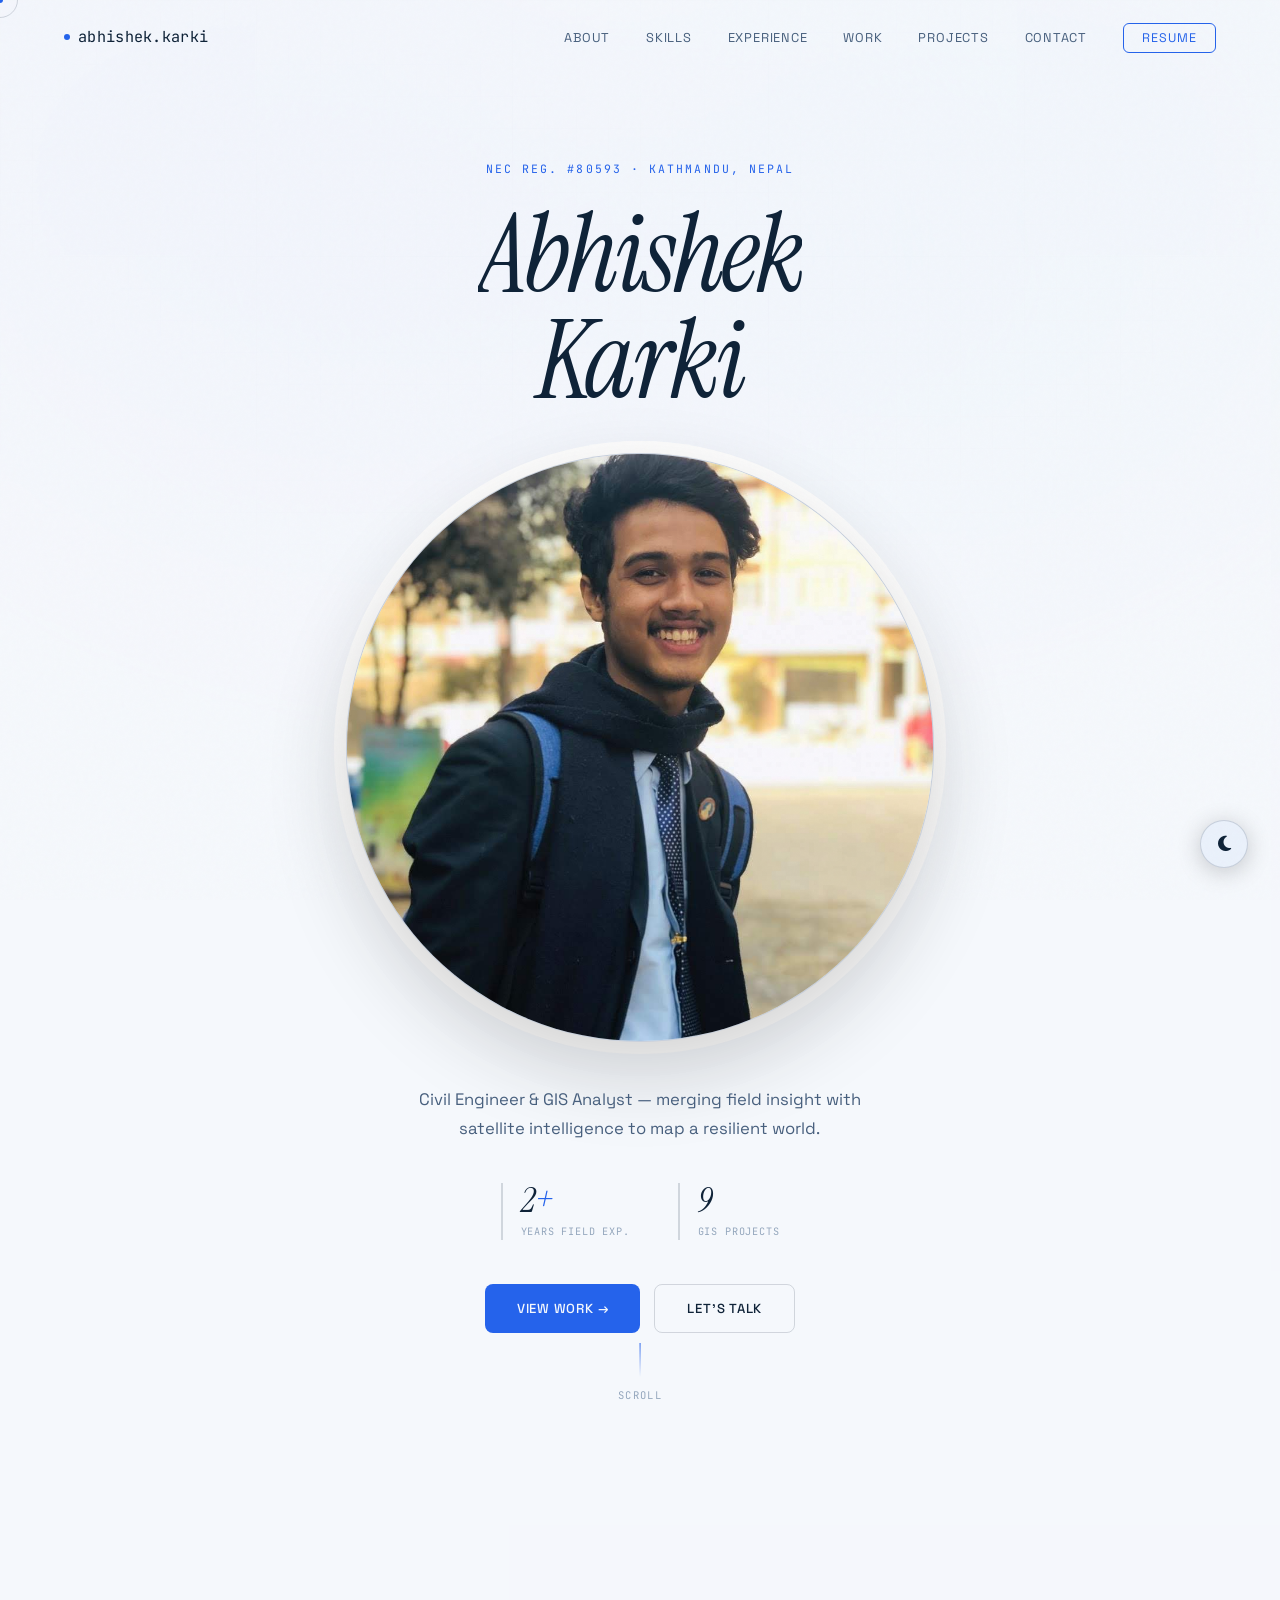
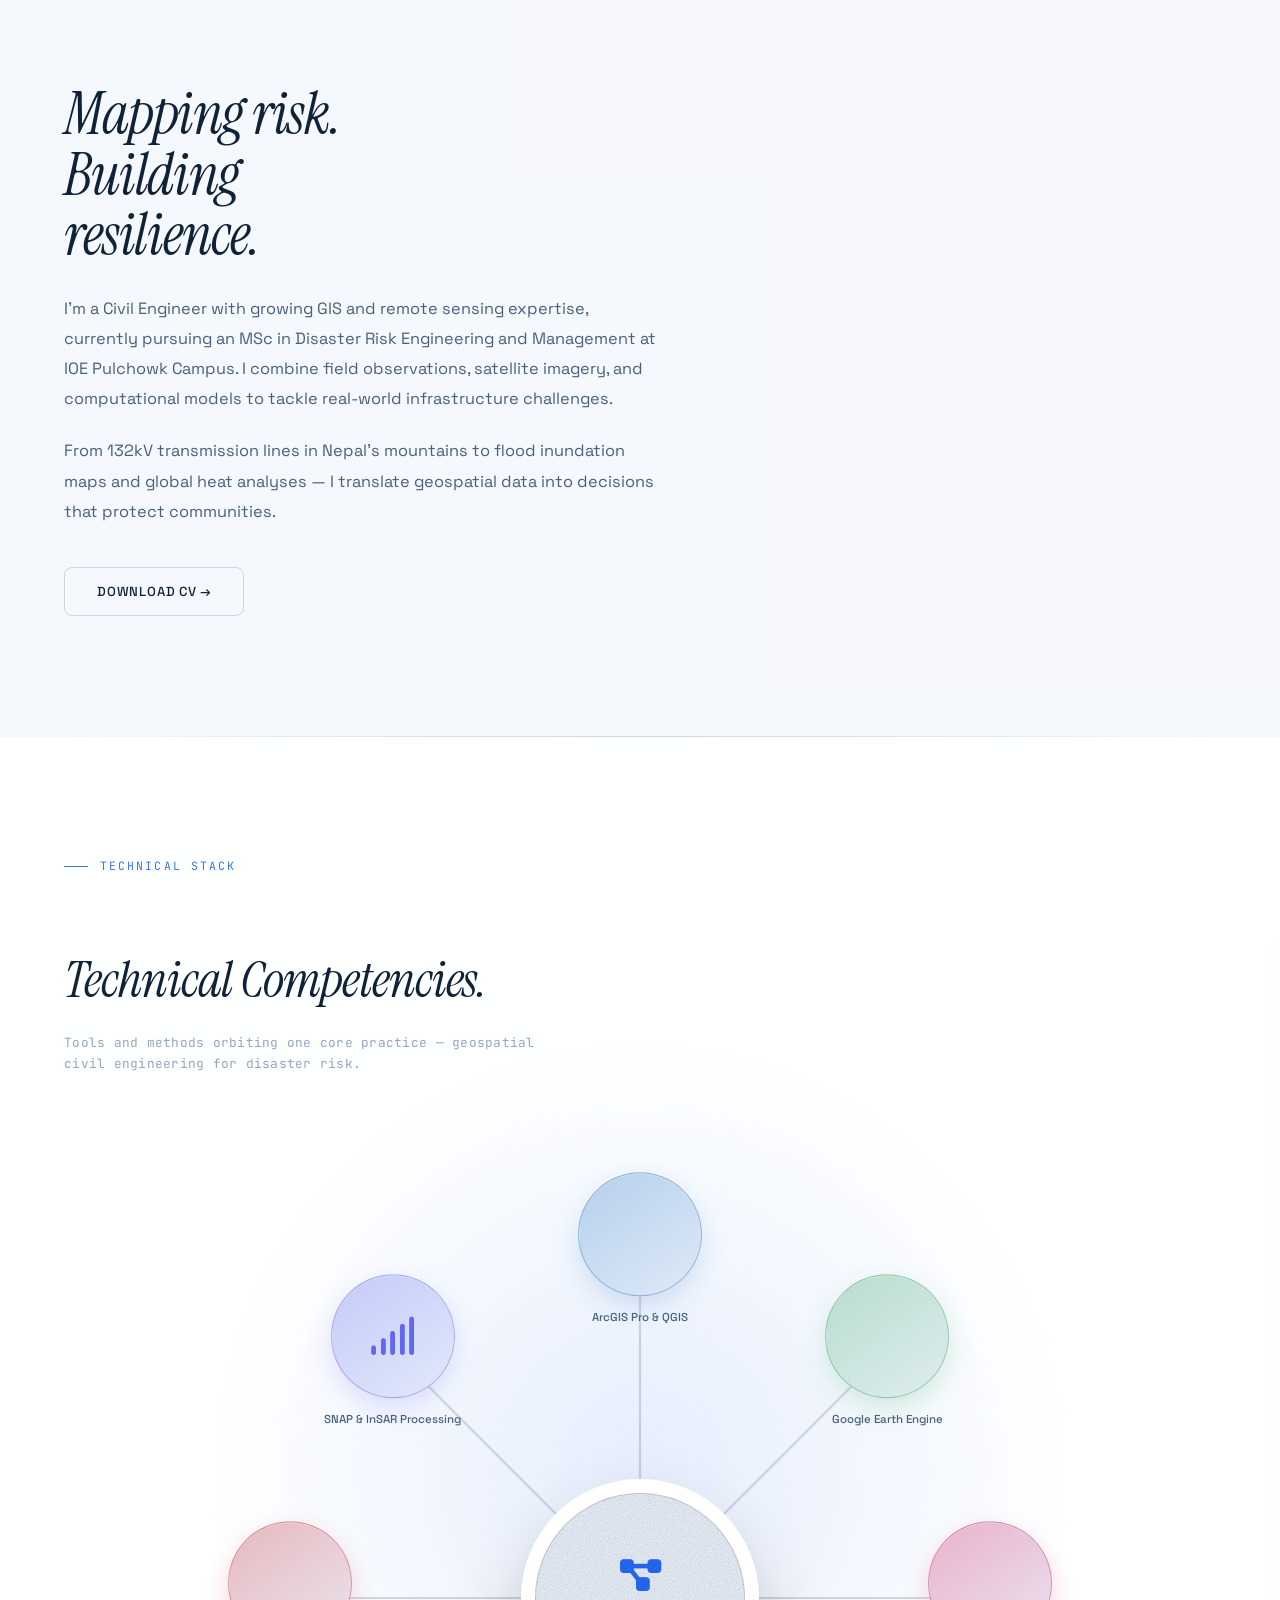
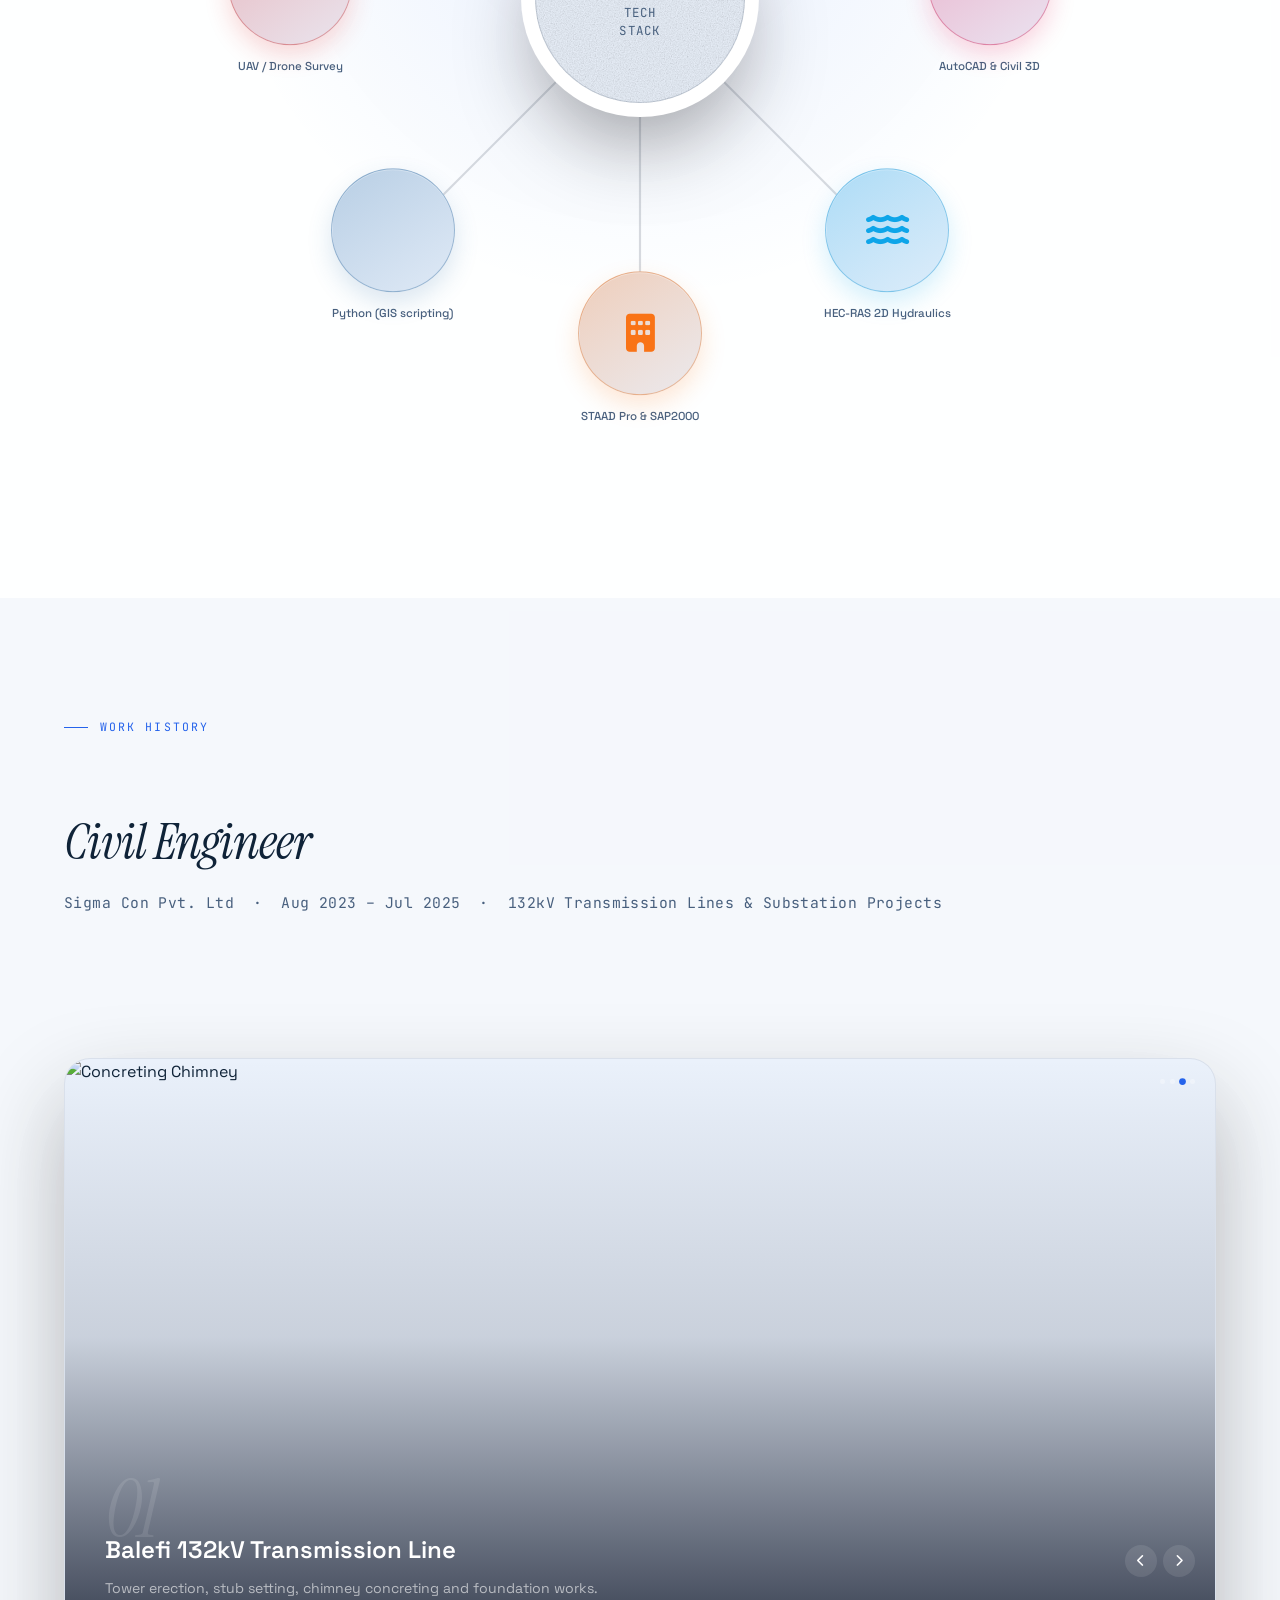
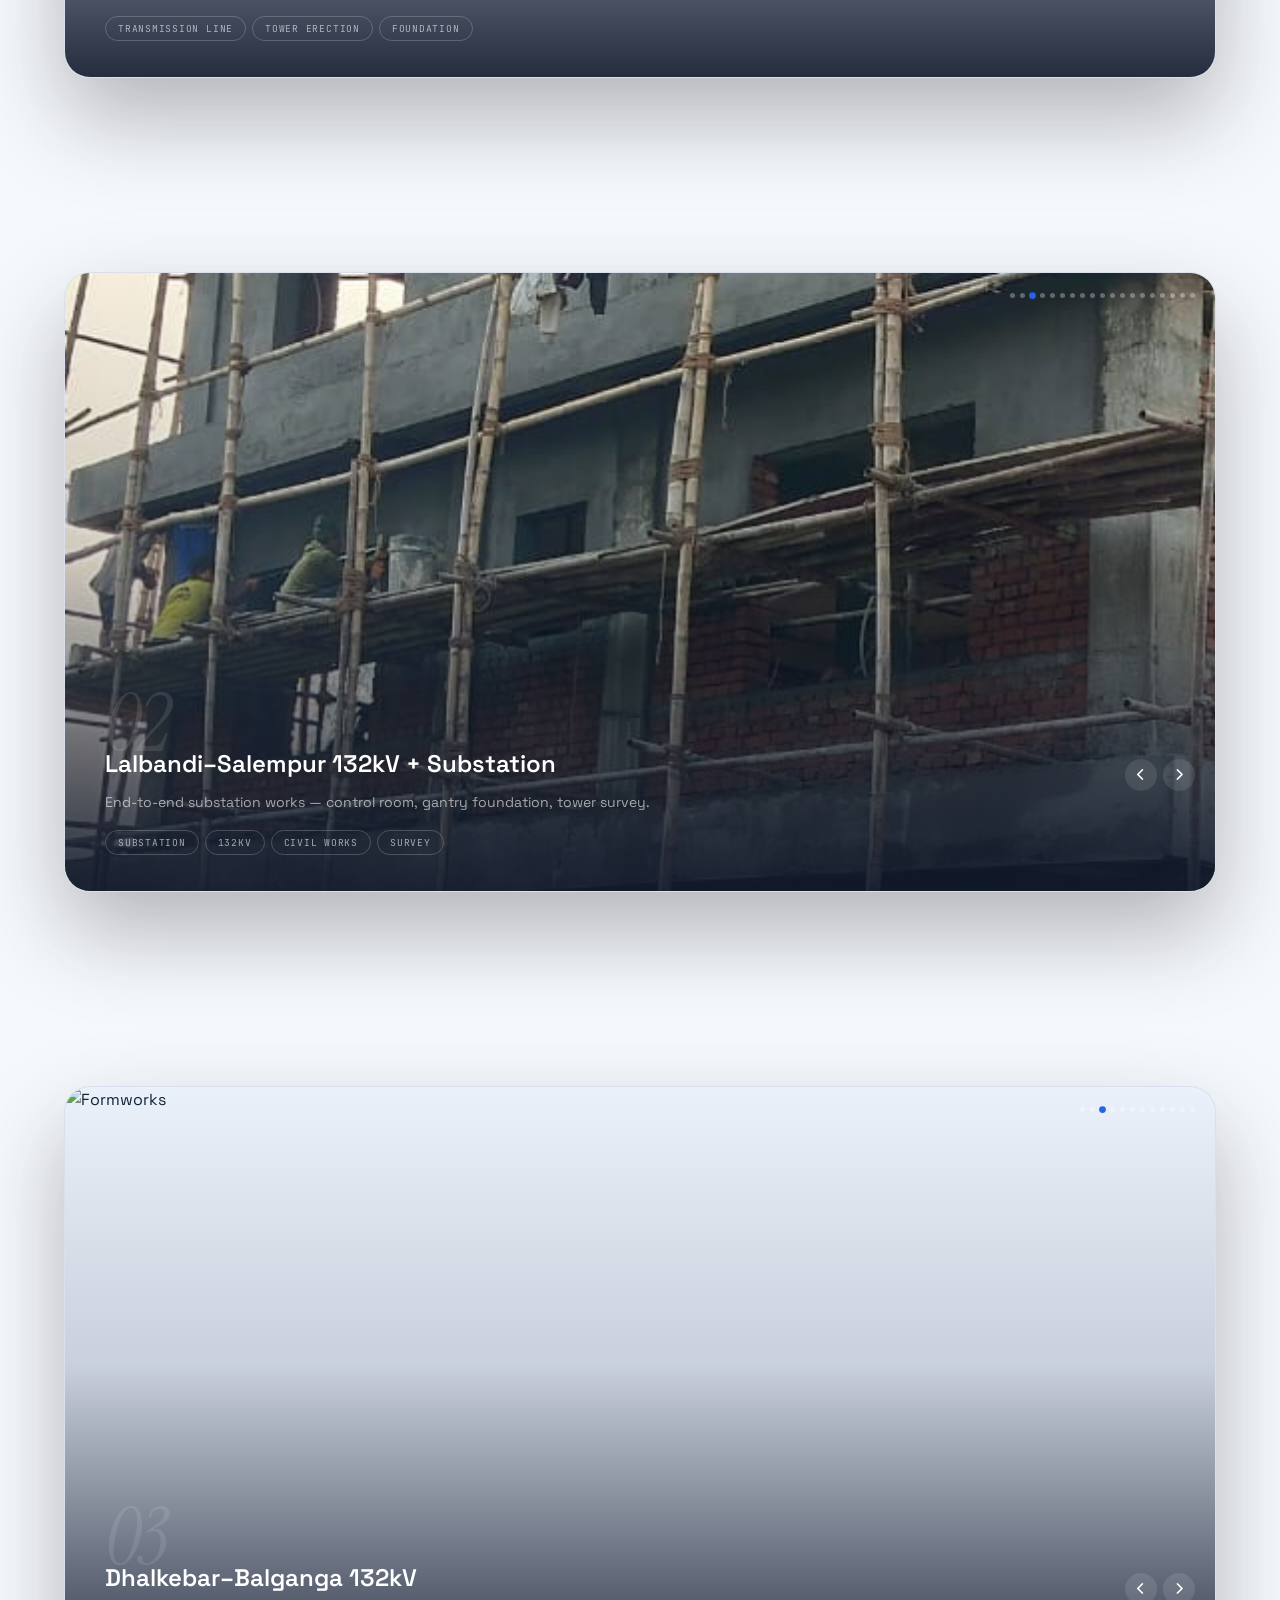
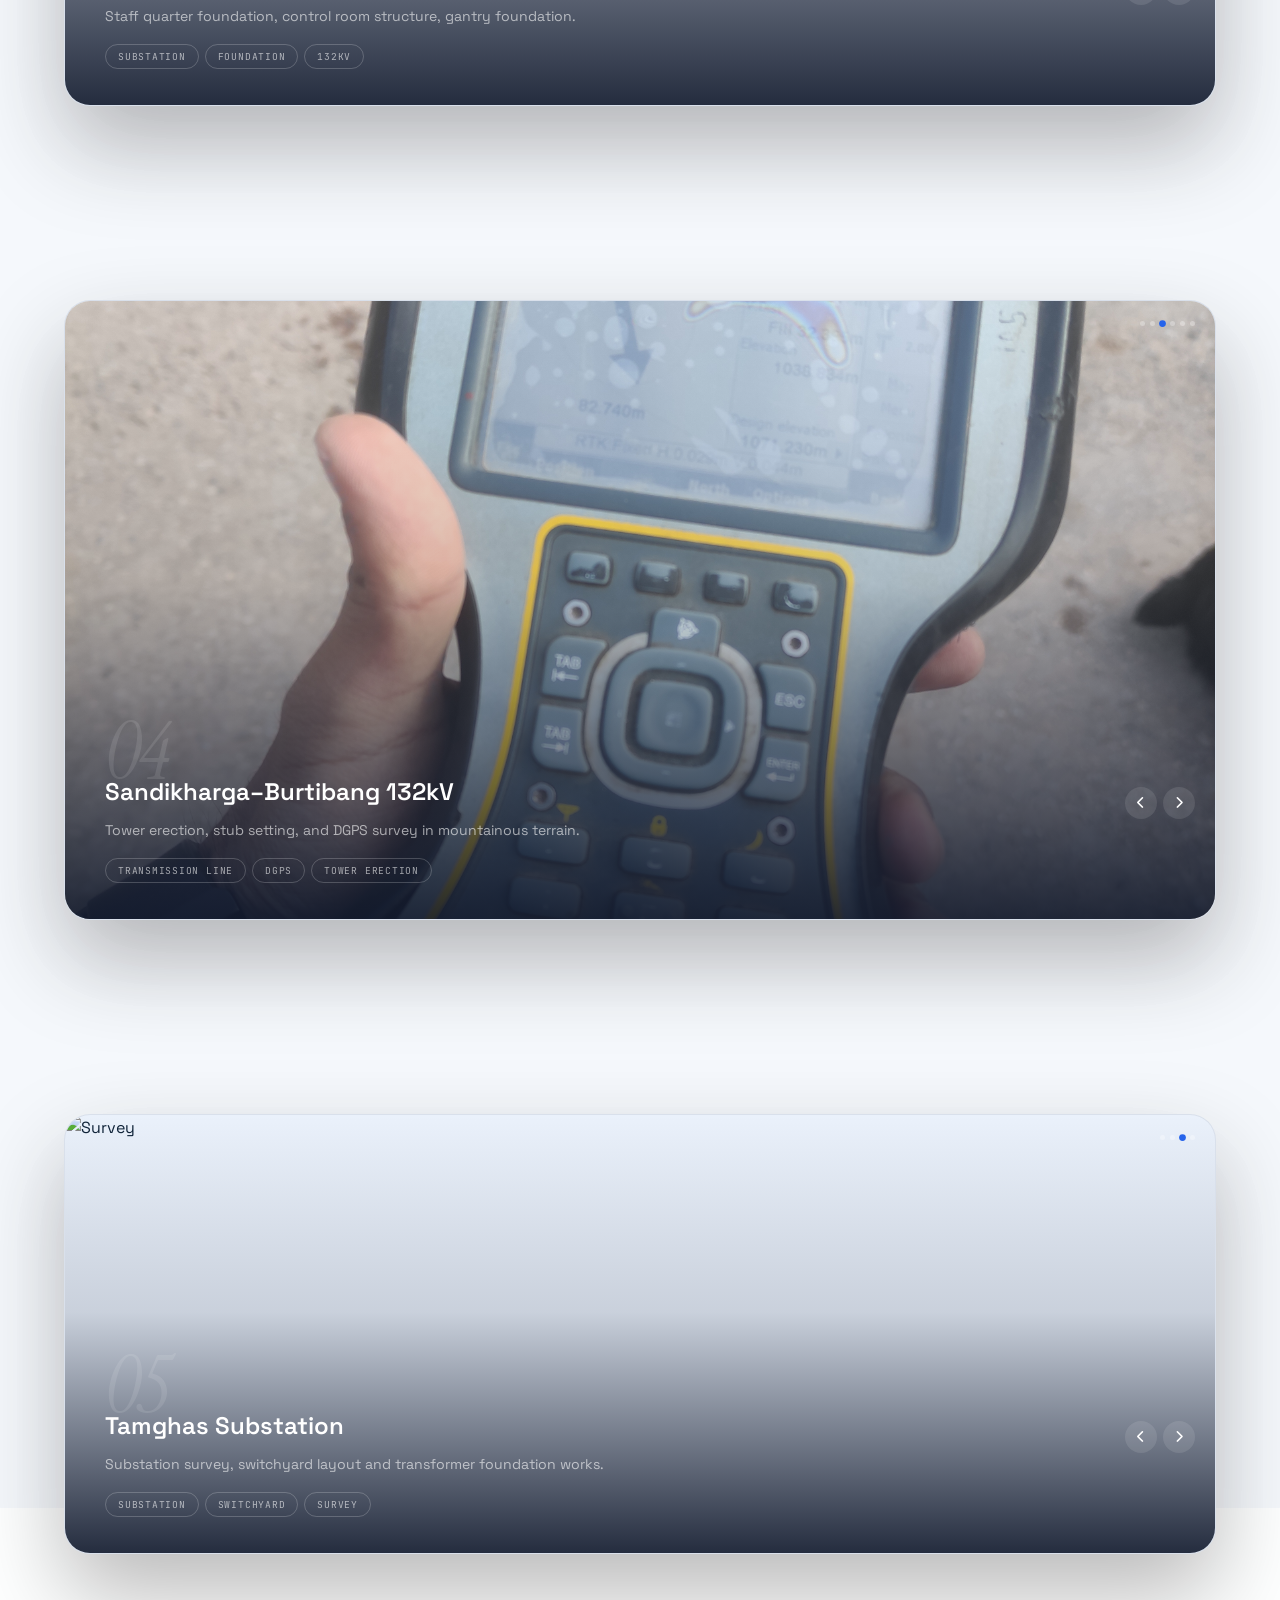
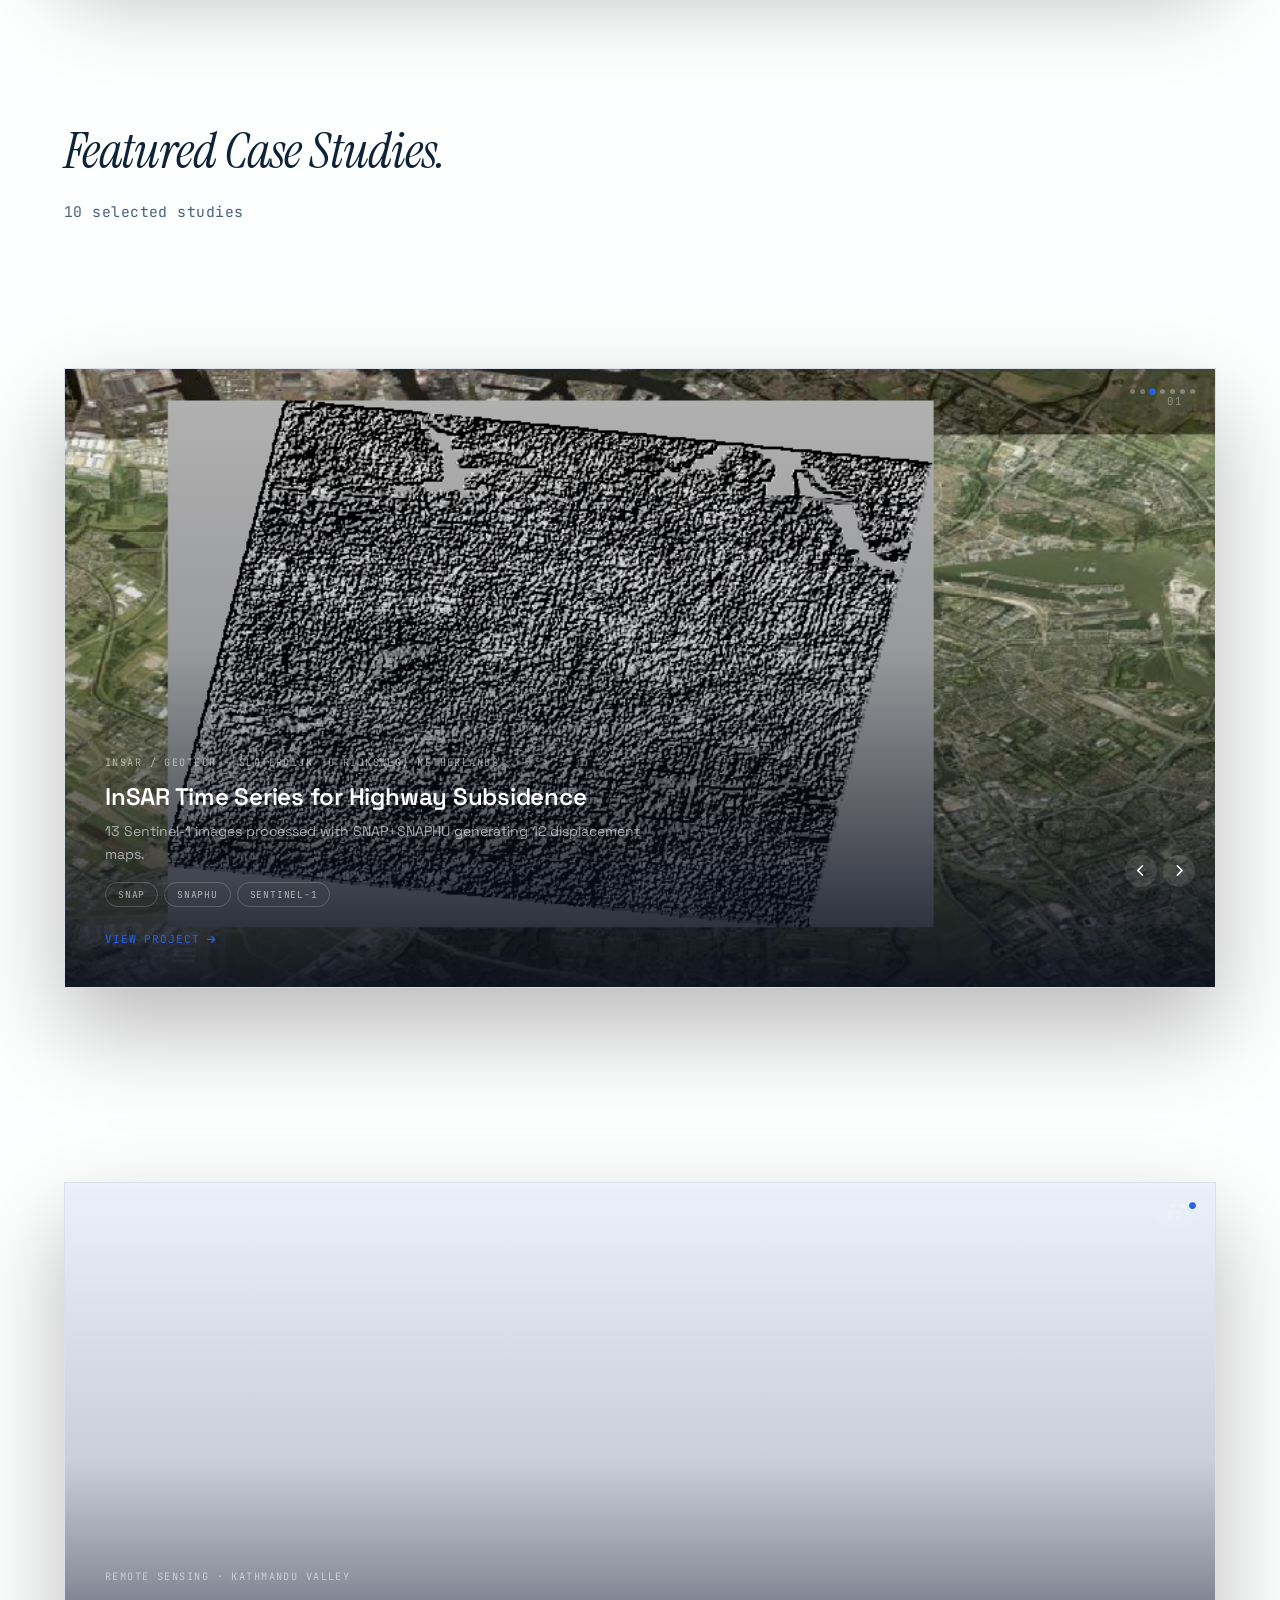
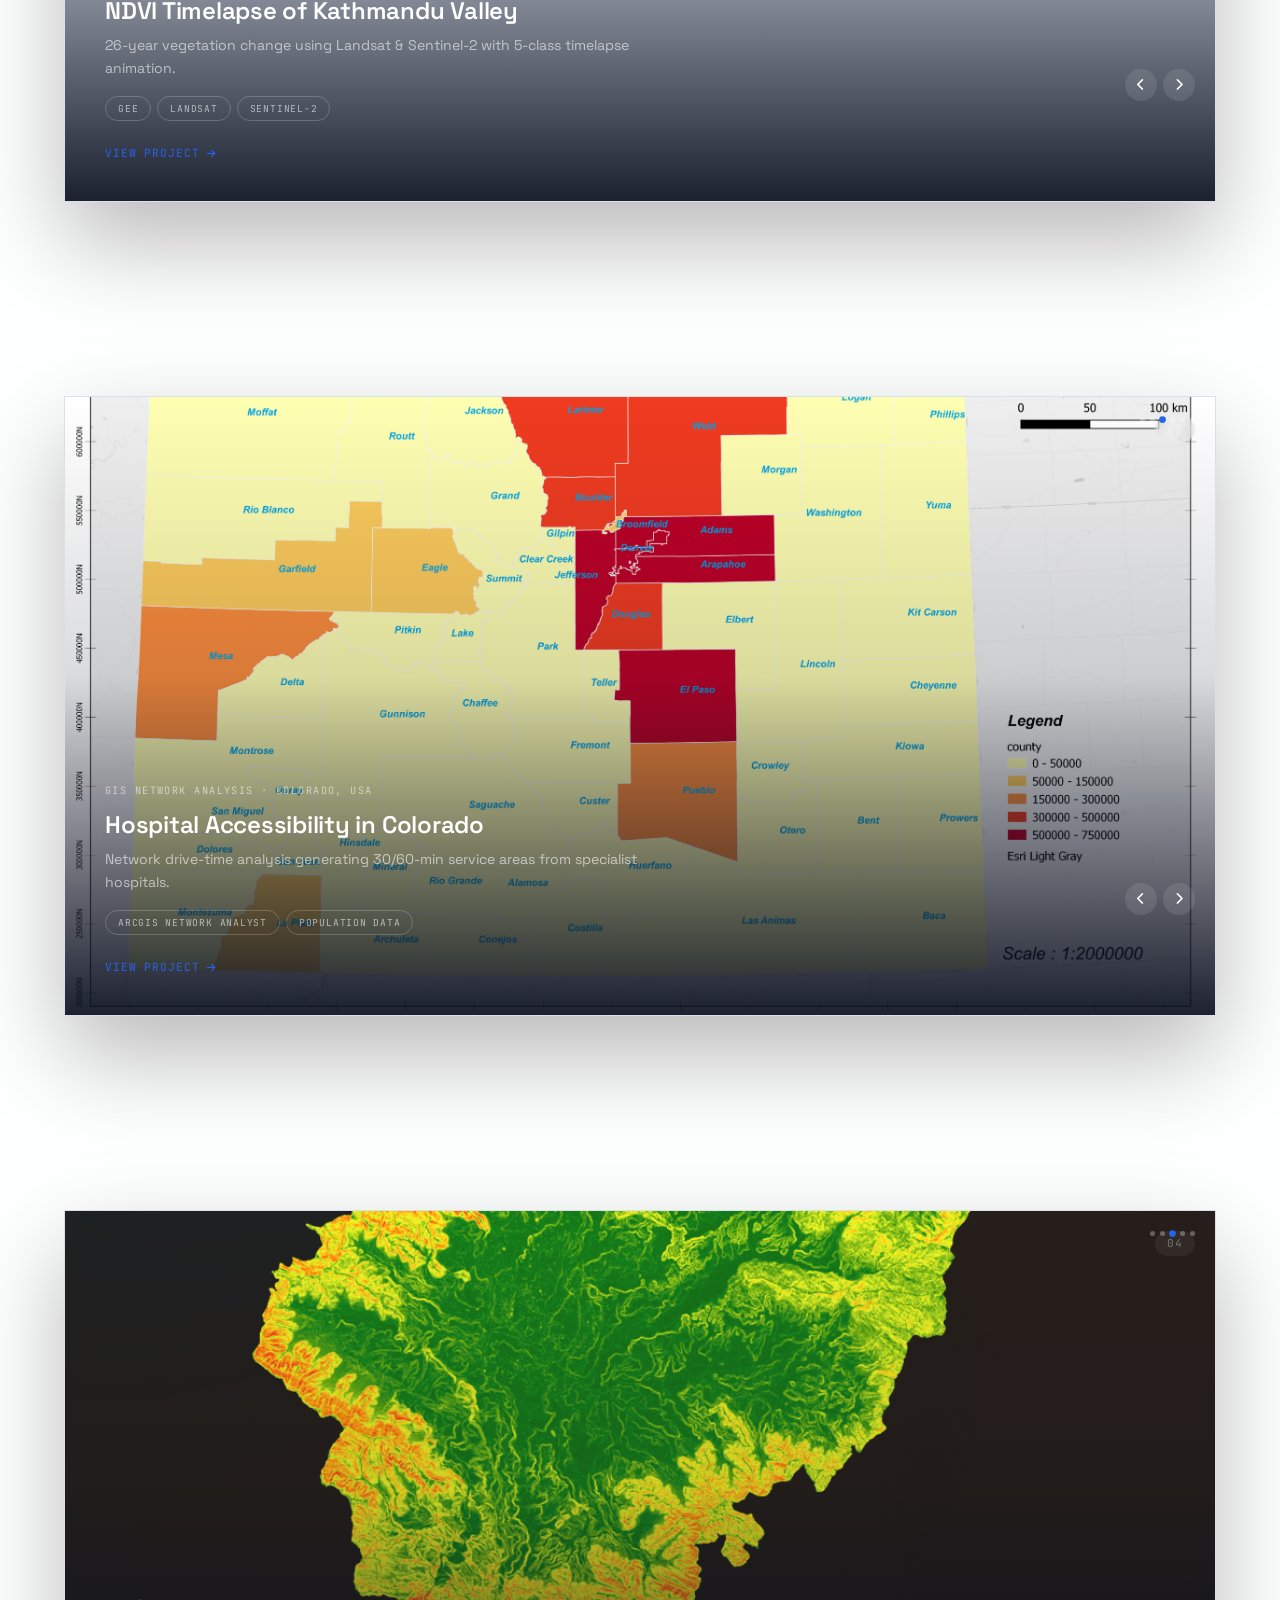
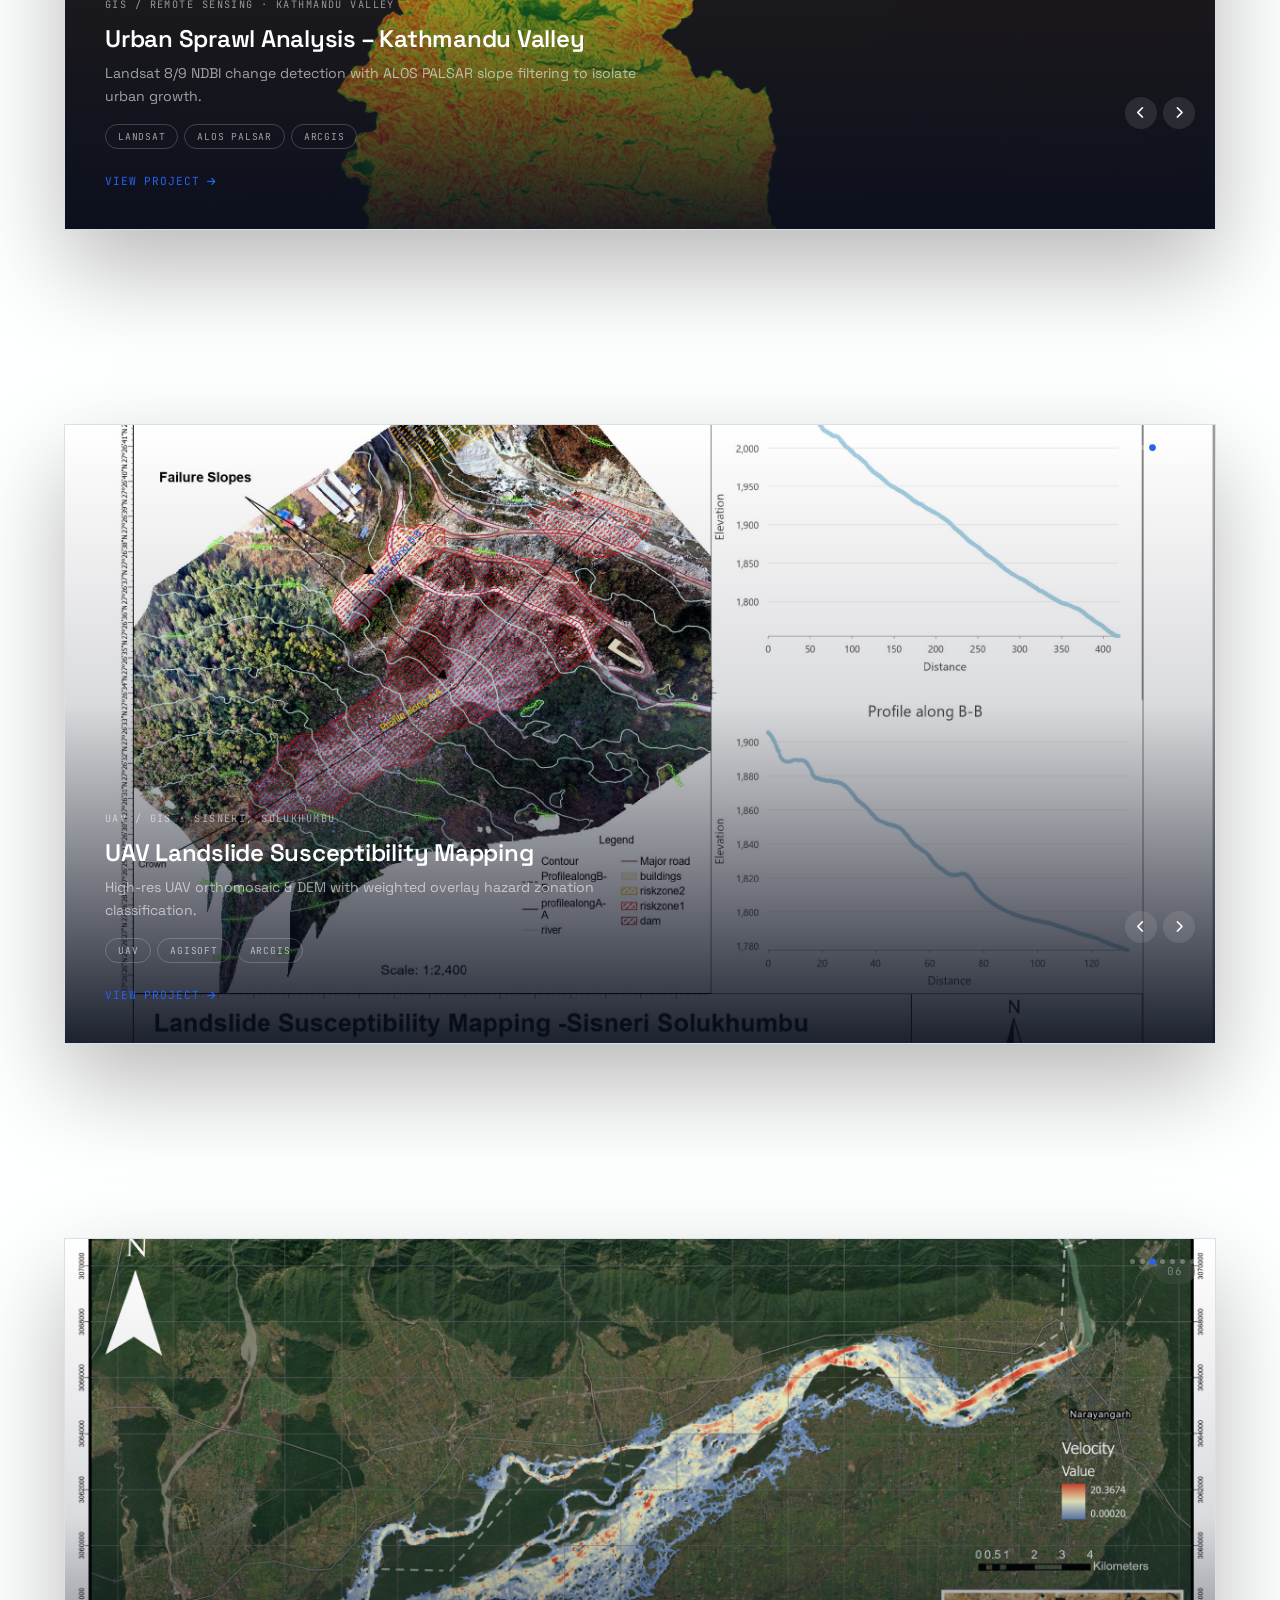
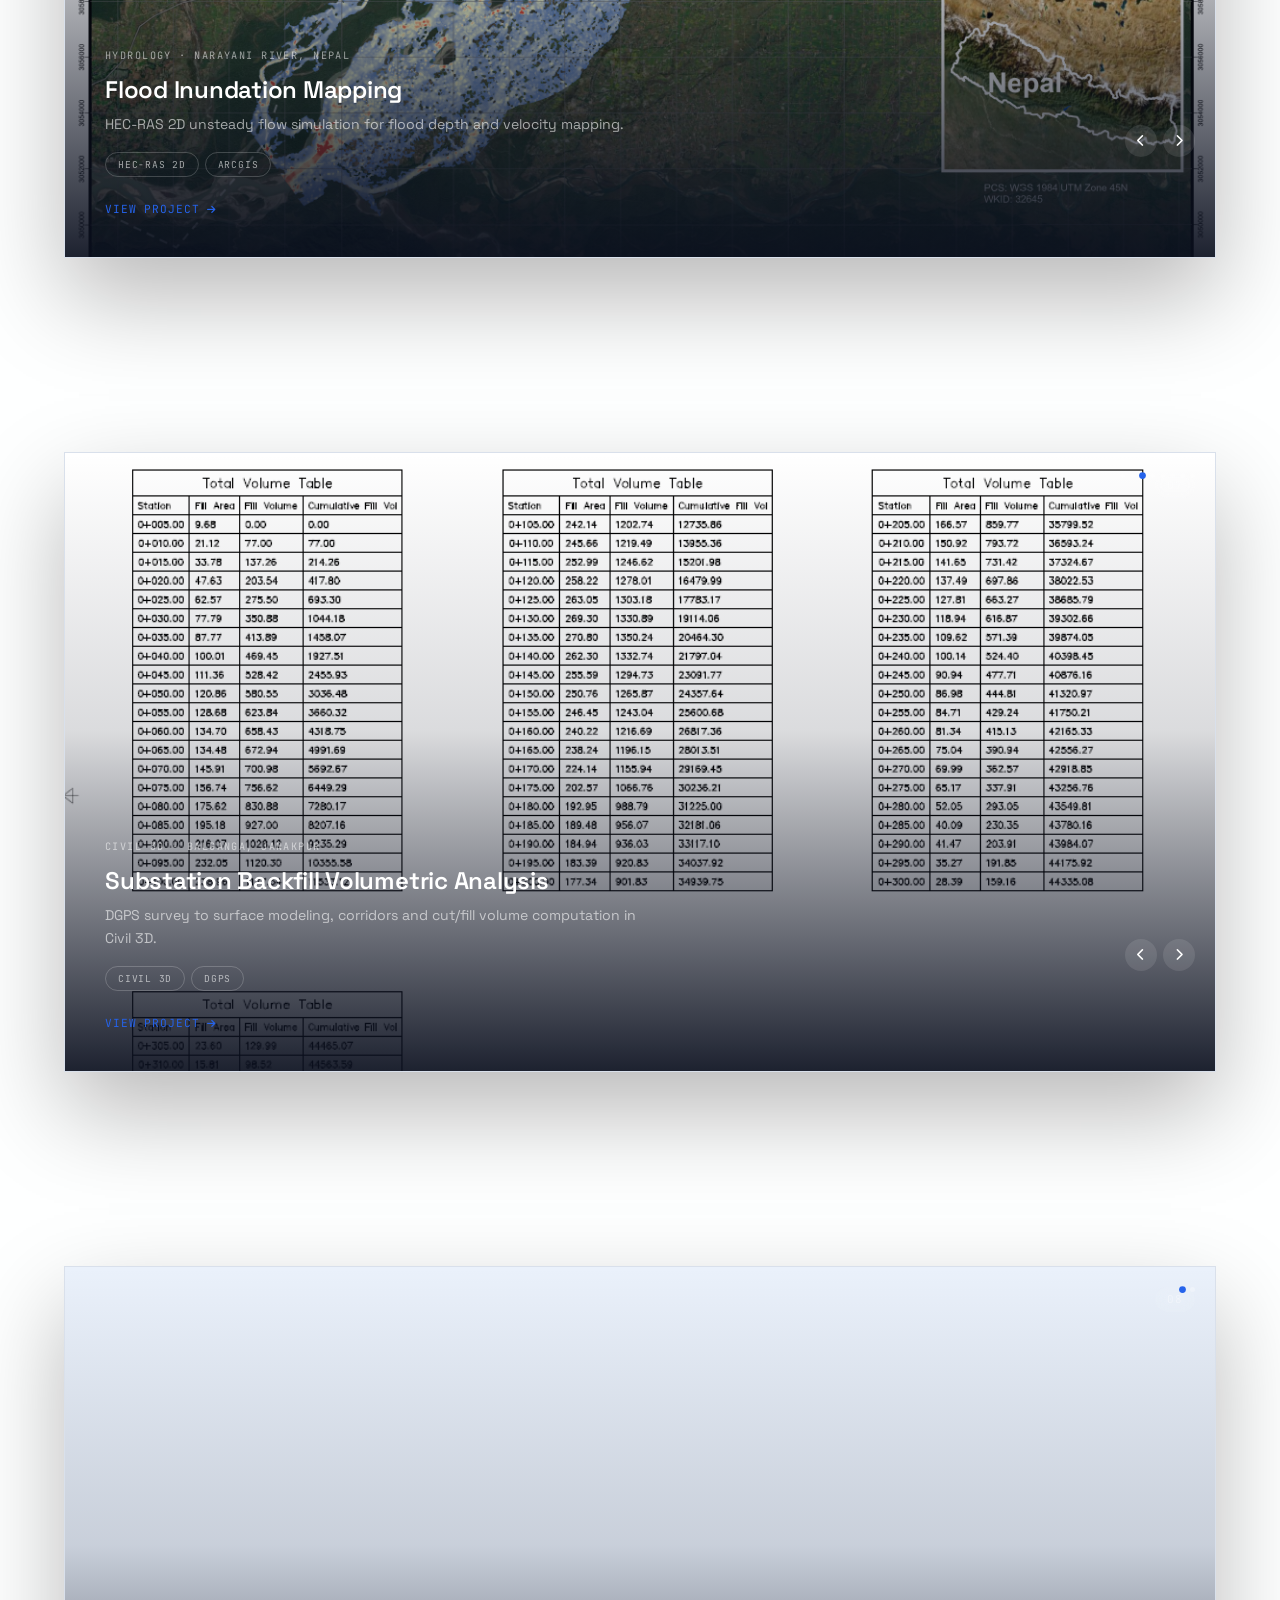
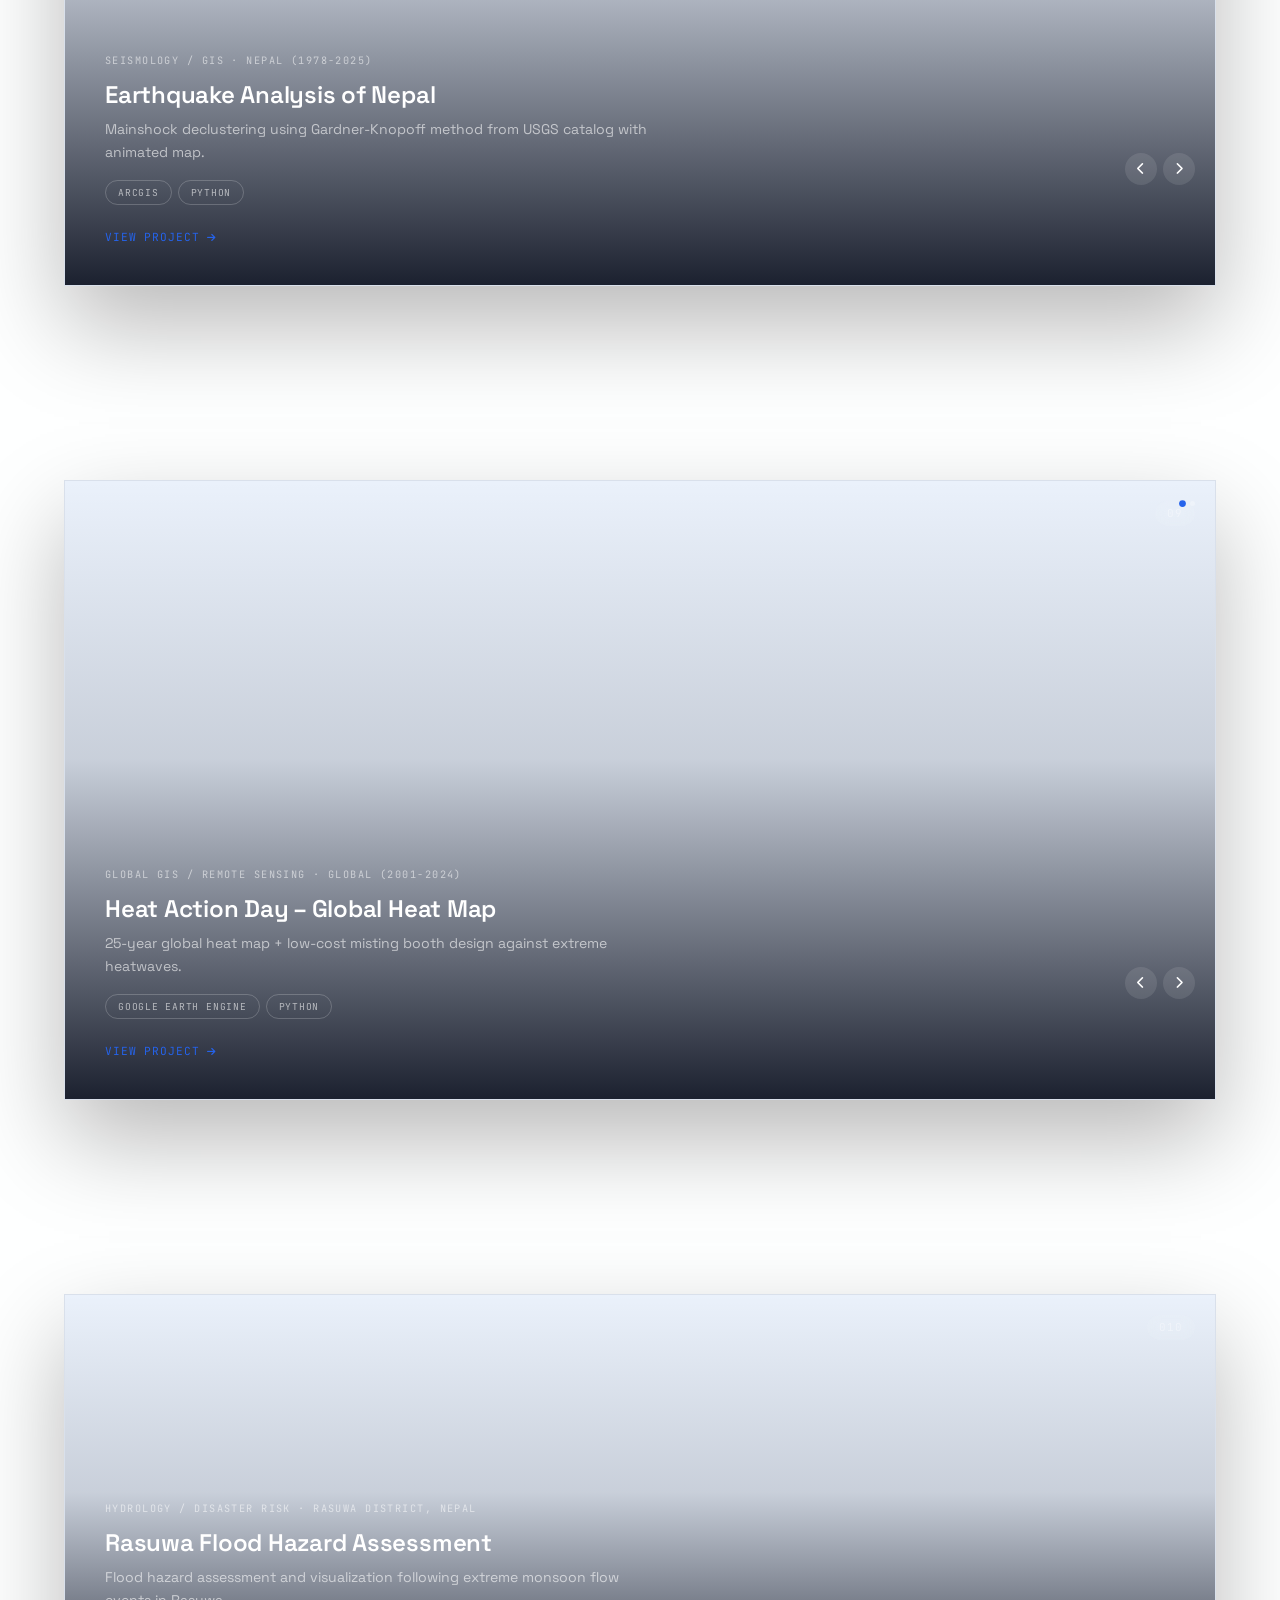
==== commit 554d7725: "Initial portfolio commit" ====
--- a/index.html
+++ b/index.html
@@ -20,48 +20,51 @@
   --ease-expo:    cubic-bezier(0.16, 1, 0.3, 1);
   --ease-back:    cubic-bezier(0.34, 1.56, 0.64, 1);
   --ease-smooth:  cubic-bezier(0.25, 0.46, 0.45, 0.94);
-}
-
-/* DARK THEME */
+  --paper-grain: url("data:image/svg+xml,%3Csvg viewBox='0 0 220 220' xmlns='http://www.w3.org/2000/svg'%3E%3Cfilter id='p'%3E%3CfeTurbulence type='fractalNoise' baseFrequency='0.9' numOctaves='2' stitchTiles='stitch'/%3E%3CfeColorMatrix type='saturate' values='0'/%3E%3C/filter%3E%3Crect width='100%25' height='100%25' filter='url(%23p)' opacity='0.45'/%3E%3C/svg%3E");
+  --bg-tint:      color-mix(in srgb, var(--bg) 90%, transparent);
+  --bg-card-tint: color-mix(in srgb, var(--bg-card) 90%, transparent);
+}
+
+/* DARK THEME — "Deep Navy" */
 [data-theme="dark"] {
-  --bg:           #080b0f;
-  --bg-card:      #0d1117;
-  --bg-elevated:  #111820;
-  --bg-glass:     rgba(13, 17, 23, 0.7);
+  --bg:           #060b14;
+  --bg-card:      #0a1220;
+  --bg-elevated:  #0f1c2e;
+  --bg-glass:     rgba(10, 18, 32, 0.72);
   --border:       rgba(255,255,255,0.06);
   --border-bright:rgba(255,255,255,0.12);
-  --text-primary: #e8edf5;
-  --text-secondary:#8a93a4;
-  --text-muted:   #4a5568;
-  --accent:       #4ade80;       /* Electric green – map/terrain energy */
-  --accent-glow:  rgba(74,222,128,0.15);
-  --accent-2:     #60a5fa;       /* Sky blue – satellite/remote sensing */
-  --accent-2-glow:rgba(96,165,250,0.12);
-  --amber:        #f59e0b;       /* Warm amber from original */
+  --text-primary: #eaf1fb;
+  --text-secondary:#8fa3bf;
+  --text-muted:   #4c637f;
+  --accent:       #3b82f6;       /* Blue – primary brand accent */
+  --accent-glow:  rgba(59,130,246,0.18);
+  --accent-2:     #38bdf8;       /* Sky blue – secondary accent */
+  --accent-2-glow:rgba(56,189,248,0.14);
+  --amber:        #f59e0b;
   --amber-glow:   rgba(245,158,11,0.12);
-  --gradient-hero: linear-gradient(135deg, #4ade80 0%, #60a5fa 50%, #a78bfa 100%);
-  --overlay-bg:   #080b0f;
-}
-
-/* LIGHT THEME — "Ultraviolet Bright" */
+  --gradient-hero: linear-gradient(135deg, #3b82f6 0%, #38bdf8 50%, #818cf8 100%);
+  --overlay-bg:   #060b14;
+}
+
+/* LIGHT THEME — "Blue & White" */
 [data-theme="light"] {
-  --bg:           #f6f4fc;
+  --bg:           #f5f8fc;
   --bg-card:      #ffffff;
-  --bg-elevated:  #f0ecfb;
-  --bg-glass:     rgba(255,255,255,0.78);
-  --border:       rgba(30,22,56,0.08);
-  --border-bright:rgba(30,22,56,0.16);
-  --text-primary: #1e1638;
-  --text-secondary:#5b5480;
-  --text-muted:   #9691b0;
-  --accent:       #8b5cf6;       /* Violet – bold, modern */
-  --accent-glow:  rgba(139,92,246,0.16);
-  --accent-2:     #06b6d4;       /* Cyan – cool, technical */
-  --accent-2-glow:rgba(6,182,212,0.14);
+  --bg-elevated:  #eaf1fb;
+  --bg-glass:     rgba(255,255,255,0.80);
+  --border:       rgba(15,35,60,0.08);
+  --border-bright:rgba(15,35,60,0.16);
+  --text-primary: #0f2338;
+  --text-secondary:#48607e;
+  --text-muted:   #94a7bd;
+  --accent:       #2563eb;       /* Blue – primary brand accent */
+  --accent-glow:  rgba(37,99,235,0.16);
+  --accent-2:     #0ea5e9;       /* Sky blue – secondary accent */
+  --accent-2-glow:rgba(14,165,233,0.14);
   --amber:        #b45309;
   --amber-glow:   rgba(180,83,9,0.12);
-  --gradient-hero: linear-gradient(135deg, #8b5cf6 0%, #06b6d4 50%, #ec4899 100%);
-  --overlay-bg:   #f6f4fc;
+  --gradient-hero: linear-gradient(135deg, #2563eb 0%, #0ea5e9 50%, #38bdf8 100%);
+  --overlay-bg:   #f5f8fc;
 }
 
 /* ═══════════════════════════════════════════════════════
@@ -81,13 +84,14 @@
   transition: background 0.4s var(--ease-smooth), color 0.4s var(--ease-smooth);
 }
 
-/* Noise grain overlay */
+/* Paper-fiber grain overlay — whole-site paper quality, no color shift */
 body::before {
   content: '';
   position: fixed; inset: 0;
-  background-image: url("data:image/svg+xml,%3Csvg viewBox='0 0 256 256' xmlns='http://www.w3.org/2000/svg'%3E%3Cfilter id='n'%3E%3CfeTurbulence type='fractalNoise' baseFrequency='0.85' numOctaves='4' stitchTiles='stitch'/%3E%3C/filter%3E%3Crect width='100%25' height='100%25' filter='url(%23n)' opacity='0.03'/%3E%3C/svg%3E");
-  pointer-events: none; z-index: 9000; opacity: 0.4;
-}
+  background-image: url("data:image/svg+xml,%3Csvg viewBox='0 0 256 256' xmlns='http://www.w3.org/2000/svg'%3E%3Cfilter id='n'%3E%3CfeTurbulence type='fractalNoise' baseFrequency='0.78' numOctaves='3' stitchTiles='stitch'/%3E%3C/filter%3E%3Crect width='100%25' height='100%25' filter='url(%23n)' opacity='0.045'/%3E%3C/svg%3E");
+  pointer-events: none; z-index: 9000; opacity: 0.5; mix-blend-mode: multiply;
+}
+[data-theme="dark"] body::before { mix-blend-mode: overlay; opacity: 0.4; }
 
 /* ═══════════════════════════════════════════════════════
    CUSTOM CURSOR
@@ -203,7 +207,20 @@
   100% { transform: scale(1.1); opacity: 1; }
 }
 
-#city-canvas { position: absolute; inset: 0; width: 100%; height: 100%; opacity: 0.85; }
+#intro-video { position: absolute; inset: 0; width: 100%; height: 100%; object-fit: cover; opacity: 0.85; }
+#intro-sound-btn {
+  position: absolute; bottom: 32px; right: 32px; z-index: 5;
+  display: flex; align-items: center; gap: 10px;
+  background: rgba(6,10,18,0.55); backdrop-filter: blur(10px);
+  border: 1px solid rgba(255,255,255,0.25); border-radius: 100px;
+  padding: 10px 18px; color: #fff; cursor: pointer;
+  font-family: var(--font-mono); font-size: 0.74rem; letter-spacing: 0.04em;
+  opacity: 0; transform: translateY(8px); pointer-events: none;
+  transition: opacity 0.4s ease, transform 0.4s ease, background 0.25s;
+}
+#intro-sound-btn.show { opacity: 1; transform: translateY(0); pointer-events: auto; }
+#intro-sound-btn:hover { background: var(--accent); border-color: var(--accent); }
+#intro-sound-btn i { font-size: 0.9rem; }
 
 #intro-overlay::after {
   content: '';
@@ -235,19 +252,19 @@
   opacity: 1;
   transform: translateY(0) scale(1);
   text-shadow:
-    0 0 15px rgba(0, 242, 254, 0.8),
-    0 0 35px rgba(74, 222, 128, 0.5),
-    0 0 70px rgba(0, 242, 254, 0.3);
+    0 0 15px rgba(59, 130, 246, 0.85),
+    0 0 35px rgba(56, 189, 248, 0.5),
+    0 0 70px rgba(59, 130, 246, 0.3);
 }
 .name-char.dimmed {
-  text-shadow: 0 0 15px rgba(0, 242, 254, 0.3);
+  text-shadow: 0 0 15px rgba(59, 130, 246, 0.3);
   transition: text-shadow 0.6s ease;
 }
 
 #scan-bar {
   position: absolute; top: 0; left: -6px; width: 4px; height: 100%;
-  background: linear-gradient(to bottom, transparent, #00f2fe, #4ade80, #00f2fe, transparent);
-  box-shadow: 0 0 25px 10px rgba(0, 242, 254, 0.6), 0 0 50px 20px rgba(74, 222, 128, 0.35);
+  background: linear-gradient(to bottom, transparent, #38bdf8, #3b82f6, #38bdf8, transparent);
+  box-shadow: 0 0 25px 10px rgba(56, 189, 248, 0.6), 0 0 50px 20px rgba(59, 130, 246, 0.35);
   opacity: 0; pointer-events: none; z-index: 2;
 }
 [data-theme="light"] #scan-bar {
@@ -341,50 +358,53 @@
    HERO
 ═══════════════════════════════════════════════════════ */
 #hero {
-  position: relative; height: 100vh; min-height: 700px;
-  display: flex; align-items: center;
-  padding: 0 64px; overflow: hidden;
-  background: #080b0f;
-}
-
-#hero-bg-video {
-  position: absolute; inset: 0;
-  width: 100%; height: 100%;
-  object-fit: cover; z-index: 0;
-  opacity: 0.85;
-}
-
-.hero-video-overlay {
-  position: absolute; inset: 0; z-index: 1;
-  background: linear-gradient(to right, rgba(8,11,15,0.85) 0%, rgba(8,11,15,0.6) 50%, rgba(8,11,15,0.45) 100%),
-              linear-gradient(to top, rgba(8,11,15,0.9) 0%, transparent 40%);
-  pointer-events: none;
-}
-
-/* Ambient gradient blobs */
-#hero::before {
-  content: ''; position: absolute;
-  top: -20%; left: -10%; width: 60%; height: 80%;
-  background: radial-gradient(ellipse, var(--accent-glow) 0%, transparent 70%);
-  pointer-events: none; animation: blobDrift1 12s ease-in-out infinite;
-}
-#hero::after {
-  content: ''; position: absolute;
-  bottom: -20%; right: -10%; width: 55%; height: 75%;
-  background: radial-gradient(ellipse, var(--accent-2-glow) 0%, transparent 70%);
-  pointer-events: none; animation: blobDrift2 15s ease-in-out infinite;
-}
-@keyframes blobDrift1 { 0%,100%{transform:translate(0,0)} 50%{transform:translate(5%,8%)} }
-@keyframes blobDrift2 { 0%,100%{transform:translate(0,0)} 50%{transform:translate(-4%,-6%)} }
-
-#three-canvas {
-  position: absolute; top: 0; right: 0;
-  width: 52%; height: 100%;
-  pointer-events: none; z-index: 1;
-  opacity: 0.6;
-}
-
-.hero-content { position: relative; z-index: 2; max-width: 680px; }
+  position: relative; min-height: 100vh; min-height: 700px;
+  display: flex; flex-direction: column; align-items: center; justify-content: center;
+  padding: 160px 64px 110px; overflow: hidden;
+  background: var(--bg-tint);
+  text-align: center;
+}
+
+/* Premium backdrop — blueprint grid + aurora mesh, whole site, fixed behind everything */
+.site-backdrop {
+  position: fixed; inset: 0; z-index: -1; overflow: hidden; pointer-events: none;
+  background-image:
+    linear-gradient(color-mix(in srgb, var(--text-primary) 6%, transparent) 1px, transparent 1px),
+    linear-gradient(90deg, color-mix(in srgb, var(--text-primary) 6%, transparent) 1px, transparent 1px);
+  background-size: 256px 256px;
+  -webkit-mask-image: radial-gradient(ellipse 90% 75% at 50% 28%, black 0%, transparent 80%);
+  mask-image: radial-gradient(ellipse 90% 75% at 50% 28%, black 0%, transparent 80%);
+}
+.site-backdrop::before {
+  content: ''; position: absolute; inset: -14%;
+  background:
+    radial-gradient(circle at 12% 16%, color-mix(in srgb, var(--accent) 42%, transparent) 0%, transparent 38%),
+    radial-gradient(circle at 88% 10%, color-mix(in srgb, var(--accent-2) 38%, transparent) 0%, transparent 40%),
+    radial-gradient(circle at 80% 78%, color-mix(in srgb, #34d399 26%, transparent) 0%, transparent 36%),
+    radial-gradient(circle at 14% 80%, color-mix(in srgb, #a78bfa 24%, transparent) 0%, transparent 36%),
+    radial-gradient(circle at 50% 42%, color-mix(in srgb, var(--accent) 16%, transparent) 0%, transparent 55%);
+  filter: blur(70px) saturate(1.2);
+  animation: meshDrift 36s ease-in-out infinite alternate;
+}
+.site-backdrop::after {
+  content: ''; position: absolute; inset: 0;
+  background-image:
+    linear-gradient(color-mix(in srgb, var(--text-primary) 4%, transparent) 1px, transparent 1px),
+    linear-gradient(90deg, color-mix(in srgb, var(--text-primary) 4%, transparent) 1px, transparent 1px);
+  background-size: 32px 32px;
+}
+@keyframes meshDrift {
+  0%   { transform: translate(0,0) scale(1) rotate(0deg); }
+  100% { transform: translate(-3.5%,2.5%) scale(1.08) rotate(2deg); }
+}
+@media (prefers-reduced-motion: reduce) {
+  .site-backdrop::before { animation: none !important; }
+}
+
+.hero-content {
+  position: relative; z-index: 2; max-width: 680px;
+  display: flex; flex-direction: column; align-items: center;
+}
 
 .hero-tag {
   font-family: var(--font-mono); font-size: 0.72rem;
@@ -394,7 +414,8 @@
 .hero-name {
   font-family: var(--font-display); font-weight: 400; font-style: italic;
   font-size: clamp(3.5rem, 8.5vw, 7.5rem); line-height: 0.97;
-  letter-spacing: -0.03em; margin-bottom: 32px; color: var(--text-primary);
+  letter-spacing: -0.03em; margin-bottom: 40px; color: var(--text-primary);
+  text-align: center;
 }
 .hero-name .line { display: block; overflow: hidden; }
 .hero-name .word {
@@ -402,15 +423,51 @@
   opacity: 1; transform: translateY(0);
 }
 
+.hero-photo-frame {
+  width: clamp(220px, 46vw, 620px); aspect-ratio: 1 / 1;
+  border-radius: 50%; overflow: hidden; position: relative;
+  margin: 0 auto 44px; background: var(--bg-elevated);
+  border: 1px solid var(--border-bright);
+  box-shadow: 0 30px 80px rgba(0,0,0,0.18), 0 0 0 12px var(--bg-card);
+}
+.hero-photo-frame::after {
+  content: ''; position: absolute; inset: -14px;
+  border-radius: 50%; border: 1px solid var(--accent); opacity: 0.3;
+}
+.hero-photo-frame img { width: 100%; height: 100%; object-fit: cover; display: block; }
+
 .hero-subtitle {
   font-size: clamp(1rem, 1.3vw, 1.12rem); line-height: 1.7;
-  max-width: 420px; color: var(--text-secondary); margin-bottom: 48px;
+  max-width: 480px; color: var(--text-secondary); margin: 0 auto 40px;
   opacity: 1; transform: translateY(0);
 }
+
+.hero-stats {
+  position: relative; z-index: 2; display: flex; gap: 48px;
+  justify-content: center; margin-bottom: 44px;
+}
+.hero-stats > div { padding-left: 18px; border-left: 2px solid var(--border-bright); text-align: left; }
+.hero-stat-num { font-family: var(--font-display); font-style: italic; font-size: 2.2rem; color: var(--text-primary); line-height: 1; }
+.hero-stat-num span { color: var(--accent); }
+.hero-stat-label { font-family: var(--font-mono); font-size: 0.64rem; letter-spacing: 0.08em; text-transform: uppercase; color: var(--text-muted); margin-top: 6px; }
+
 .hero-cta {
-  display: inline-flex; gap: 14px;
+  display: inline-flex; gap: 14px; justify-content: center;
   opacity: 1; transform: translateY(0);
 }
+
+.scroll-hint {
+  position: absolute; bottom: 40px; left: 50%; transform: translateX(-50%); z-index: 2;
+  display: flex; flex-direction: column; align-items: center; gap: 10px;
+  font-family: var(--font-mono); font-size: 0.66rem; letter-spacing: 0.14em;
+  text-transform: uppercase; color: var(--text-muted);
+}
+.scroll-line { width: 1px; height: 34px; background: linear-gradient(to bottom, var(--accent), transparent); position: relative; overflow: hidden; }
+.scroll-line::after {
+  content:''; position: absolute; top: -100%; left: 0; width: 100%; height: 100%;
+  background: var(--accent); animation: scrollLineDrop 2.2s ease-in-out infinite;
+}
+@keyframes scrollLineDrop { 0%{top:-100%} 60%,100%{top:100%} }
 
 @keyframes heroFadeUp { to { opacity: 1; transform: translateY(0); } }
 @keyframes wordRise { to { opacity: 1; transform: translateY(0); } }
@@ -418,7 +475,7 @@
 /* ═══════════════════════════════════════════════════════
    ABOUT
 ═══════════════════════════════════════════════════════ */
-#about { background: var(--bg); }
+#about { background: var(--bg-tint); }
 .about-grid { display: grid; grid-template-columns: 1.1fr 0.9fr; gap: 60px; align-items: center; width: 100%; }
 .about-kicker {
   font-family: var(--font-mono); font-size: 0.72rem;
@@ -462,7 +519,7 @@
 /* ═══════════════════════════════════════════════════════
    SKILLS — ORBITAL MIND-MAP
 ═══════════════════════════════════════════════════════ */
-#skills { background: var(--bg-card); padding-bottom: 140px; position: relative; overflow: hidden; }
+#skills { background: var(--bg-card-tint); padding-bottom: 140px; position: relative; overflow: hidden; }
 #skills::before {
   content: ''; position: absolute; top: 50%; left: 50%; width: 900px; height: 900px;
   background: radial-gradient(circle, var(--accent-glow) 0%, transparent 68%);
@@ -479,50 +536,88 @@
 }
 
 .skills-orbit-wrap {
-  position: relative; width: 100%; max-width: 660px; aspect-ratio: 1 / 1;
+  position: relative; width: 100%; max-width: 920px; aspect-ratio: 1 / 1;
   margin: 0 auto; z-index: 1;
 }
 .skills-orbit-lines { position: absolute; inset: 0; width: 100%; height: 100%; overflow: visible; z-index: 1; }
 .skills-orbit-lines line {
-  stroke: var(--border-bright); stroke-width: 1.2; opacity: 0;
+  stroke: var(--border-bright); stroke-width: 1.4; opacity: 0;
   transition: opacity .7s var(--ease-smooth), stroke .35s, stroke-width .35s;
 }
 .skills-orbit-lines line.in { opacity: 1; }
-.skills-orbit-lines line.hot { stroke-width: 2; }
+.skills-orbit-lines line.hot { stroke-width: 2.4; }
 
 .skills-orbit-center {
   position: absolute; left: 50%; top: 50%; transform: translate(-50%,-50%);
-  width: 148px; height: 148px; border-radius: 50%; z-index: 3;
-  background: var(--bg-elevated); border: 1px solid var(--border-bright);
-  display: flex; flex-direction: column; align-items: center; justify-content: center; gap: 8px;
-  text-align: center; box-shadow: 0 0 0 10px var(--bg-card), 0 30px 60px rgba(0,0,0,0.35);
-}
-.skills-orbit-center i { font-size: 1.7rem; color: var(--accent); }
+  width: 210px; height: 210px; border-radius: 50%; z-index: 3;
+  background-color: var(--bg-elevated); background-image: var(--paper-grain);
+  background-blend-mode: multiply; background-size: 240px 240px;
+  border: 1px solid var(--border-bright);
+  display: flex; flex-direction: column; align-items: center; justify-content: center; gap: 10px;
+  text-align: center; box-shadow: 0 0 0 14px var(--bg-card), 0 40px 80px rgba(0,0,0,0.35);
+}
+.skills-orbit-center i { font-size: 2.3rem; color: var(--accent); }
 .skills-orbit-center span {
-  font-family: var(--font-mono); font-size: 0.62rem; letter-spacing: 0.1em;
-  text-transform: uppercase; color: var(--text-secondary); line-height: 1.4; padding: 0 8px;
+  font-family: var(--font-mono); font-size: 0.78rem; letter-spacing: 0.1em;
+  text-transform: uppercase; color: var(--text-secondary); line-height: 1.4; padding: 0 10px;
 }
 
 .skills-orbit-node {
-  position: absolute; width: 118px; z-index: 2; transform: translate(-50%,-50%) scale(0.6);
-  display: flex; flex-direction: column; align-items: center; gap: 10px; text-align: center;
+  position: absolute; width: 176px; z-index: 2; transform: translate(-50%,-50%) scale(0.6);
+  display: flex; flex-direction: column; align-items: center; gap: 14px; text-align: center;
   opacity: 0; transition: opacity .55s var(--ease-smooth), transform .55s var(--ease-back);
   cursor: none;
 }
 .skills-orbit-node.in { opacity: 1; transform: translate(-50%,-50%) scale(1); }
 .skills-orbit-bubble {
   --node-color: var(--accent);
-  width: 62px; height: 62px; border-radius: 50%;
-  background: var(--bg-elevated); border: 1px solid var(--border);
+  width: 124px; height: 124px; border-radius: 50%;
+  background: linear-gradient(145deg, color-mix(in srgb, var(--node-color) 28%, var(--bg-elevated)) 0%, color-mix(in srgb, var(--node-color) 6%, var(--bg-elevated)) 100%);
+  border: 1px solid color-mix(in srgb, var(--node-color) 32%, var(--border));
+  box-shadow: inset 0 1px 0 color-mix(in srgb, white 30%, transparent), 0 10px 24px color-mix(in srgb, var(--node-color) 18%, transparent);
   display: flex; align-items: center; justify-content: center;
-  font-size: 1.3rem; position: relative;
-  transition: transform .4s var(--ease-expo), border-color .3s, background .3s, box-shadow .4s;
+  font-size: 2.4rem; position: relative; overflow: hidden;
+  transition: transform .4s var(--ease-expo), border-color .3s, background .4s, box-shadow .4s;
 }
 .skills-orbit-bubble i { color: var(--node-color); transition: color .3s; }
+.skills-orbit-bubble .brand-icon {
+  width: 54px; height: 54px; background-color: var(--node-color);
+  -webkit-mask-repeat: no-repeat; mask-repeat: no-repeat;
+  -webkit-mask-position: center; mask-position: center;
+  -webkit-mask-size: contain; mask-size: contain;
+  transition: background-color .3s;
+}
+.skills-orbit-bubble .logo-img {
+  width: 100%; height: 100%; object-fit: cover; display: block; border-radius: 50%;
+}
+.skills-orbit-bubble .logo-img.logo-contain {
+  width: 62%; height: 62%; object-fit: contain; border-radius: 0;
+  filter: drop-shadow(0 2px 6px rgba(0,0,0,0.15));
+}
+
+.skills-cloud {
+  position: fixed; z-index: 200; pointer-events: none;
+  opacity: 0; left: 0; top: 0;
+  transition: opacity .3s var(--ease-expo), transform .3s var(--ease-back);
+}
+.skills-cloud.show { opacity: 1; pointer-events: auto; }
+.skills-cloud-inner {
+  display: flex; gap: 14px; flex-wrap: wrap; padding: 20px;
+  max-width: 460px;
+  background-color: var(--bg-glass); background-image: var(--paper-grain);
+  background-blend-mode: multiply; backdrop-filter: blur(18px);
+  border: 1px solid var(--border-bright); border-radius: 18px;
+  box-shadow: 0 30px 70px rgba(15,35,60,0.24), 0 8px 20px rgba(15,35,60,0.12);
+}
+.skills-cloud-label { width: 100%; font-family: var(--font-mono); font-size: 0.68rem; letter-spacing: 0.08em; text-transform: uppercase; color: var(--text-muted); margin-bottom: 2px; }
+.skills-cloud-item { width: 96px; cursor: pointer; text-align: center; }
+.skills-cloud-item img { width: 96px; height: 70px; object-fit: cover; border-radius: 10px; border: 1px solid var(--border); transition: transform .25s, border-color .25s, box-shadow .25s; display: block; }
+.skills-cloud-item:hover img { transform: scale(1.08); border-color: var(--accent); box-shadow: 0 10px 24px rgba(15,35,60,0.2); }
+.skills-cloud-item span { display: block; font-size: 0.68rem; margin-top: 7px; color: var(--text-secondary); line-height: 1.35; }
 .skills-orbit-node:hover .skills-orbit-bubble {
   transform: scale(1.16); border-color: var(--node-color);
-  background: color-mix(in srgb, var(--node-color) 14%, var(--bg-elevated));
-  box-shadow: 0 14px 34px color-mix(in srgb, var(--node-color) 40%, transparent);
+  background: linear-gradient(145deg, color-mix(in srgb, var(--node-color) 42%, var(--bg-elevated)) 0%, color-mix(in srgb, var(--node-color) 14%, var(--bg-elevated)) 100%);
+  box-shadow: inset 0 1px 0 color-mix(in srgb, white 35%, transparent), 0 18px 40px color-mix(in srgb, var(--node-color) 42%, transparent);
 }
 .skills-orbit-node span {
   font-size: 0.72rem; font-weight: 500; line-height: 1.35;
@@ -533,7 +628,7 @@
 /* Mobile / narrow fallback — plain colorful grid */
 .skills-orbit-wrap.is-grid {
   max-width: 100%; aspect-ratio: auto;
-  display: grid; grid-template-columns: repeat(auto-fill, minmax(140px, 1fr)); gap: 14px;
+  display: grid; grid-template-columns: repeat(auto-fill, minmax(190px, 1fr)); gap: 20px;
 }
 .skills-orbit-wrap.is-grid .skills-orbit-lines,
 .skills-orbit-wrap.is-grid .skills-orbit-center { display: none; }
@@ -588,13 +683,13 @@
 .hcard-arr { background: rgba(255,255,255,0.1); color: #fff; border: none; width: 32px; height: 32px; border-radius: 50%; cursor: pointer; font-size: 0.78rem; display: flex; align-items: center; justify-content: center; transition: background 0.25s, color 0.25s; }
 .hcard-arr:hover { background: var(--accent); color: var(--bg); }
 
-#experience { background: var(--bg); }
-#freelance   { background: var(--bg-card); }
+#experience { background: var(--bg-tint); }
+#freelance   { background: var(--bg-card-tint); }
 
 /* ═══════════════════════════════════════════════════════
    PROJECTS
 ═══════════════════════════════════════════════════════ */
-#projects { background: var(--bg-card); }
+#projects { background: var(--bg-card-tint); }
 .projects-heading {
   font-family: var(--font-display); font-weight: 400; font-style: italic;
   font-size: clamp(2.2rem, 5vw, 4rem); letter-spacing: -0.02em;
@@ -635,62 +730,153 @@
 /* ═══════════════════════════════════════════════════════
    EDUCATION
 ═══════════════════════════════════════════════════════ */
-#education { background: var(--bg); }
+#education { background: var(--bg-tint); }
 .edu-heading {
   font-family: var(--font-display); font-weight: 400; font-style: italic;
   font-size: clamp(2rem, 4vw, 3.2rem); letter-spacing: -0.02em;
   margin-bottom: 56px; color: var(--text-primary);
 }
-.edu-grid { display: grid; grid-template-columns: repeat(auto-fit, minmax(260px, 1fr)); gap: 16px; }
+.edu-grid { display: grid; grid-template-columns: repeat(auto-fit, minmax(420px, 1fr)); gap: 40px; }
 .edu-card {
   background: var(--bg-card); border: 1px solid var(--border);
-  border-radius: 16px; padding: 36px 30px;
-  transition: all 0.4s var(--ease-expo); position: relative; overflow: hidden;
+  border-radius: 22px; overflow: hidden; position: relative;
+  transition: all 0.45s var(--ease-expo);
+  box-shadow: 0 18px 40px rgba(15,35,60,0.09), 0 3px 10px rgba(15,35,60,0.05);
+  display: flex; flex-direction: column;
+}
+.edu-card:hover { transform: translateY(-8px); box-shadow: 0 40px 80px rgba(15,35,60,0.2), 0 8px 20px rgba(15,35,60,0.09); border-color: var(--border-bright); }
+
+.edu-photo {
+  width: 100%; aspect-ratio: 16 / 11; position: relative; overflow: hidden;
+  background: linear-gradient(135deg, var(--bg-elevated) 0%, var(--border) 100%);
+}
+.edu-photo img { width: 100%; height: 100%; object-fit: cover; display: block; transition: transform 0.7s var(--ease-expo); }
+.edu-card:hover .edu-photo img { transform: scale(1.08); }
+.edu-photo::after {
+  content: ''; position: absolute; inset: 0; z-index: 1;
+  background: linear-gradient(to top, rgba(10,20,35,0.55) 0%, rgba(10,20,35,0.05) 55%, transparent 75%);
+}
+.edu-photo.img-fallback::before {
+  content: '\f19d'; font-family: 'Font Awesome 6 Free'; font-weight: 900;
+  position: absolute; inset: 0; z-index: 0;
+  display: flex; align-items: center; justify-content: center;
+  font-size: 2.6rem; color: var(--text-muted); opacity: 0.4;
+}
+.yt-bg-wrap { position: absolute; inset: 0; z-index: 0; overflow: hidden; background: #0a1220; }
+.yt-bg-wrap iframe {
+  position: absolute; top: 50%; left: 50%;
+  width: 145%; height: 145%;
+  transform: translate(-50%,-50%);
+  border: 0; pointer-events: none;
+}
+.edu-video-photo:hover .yt-bg-wrap iframe { transform: translate(-50%,-50%) scale(1.05); }
+.yt-bg-wrap iframe { transition: transform 0.7s var(--ease-expo); }
+.edu-period-pill {
+  position: absolute; top: 18px; left: 18px; z-index: 2;
+  font-family: var(--font-mono); font-size: 0.74rem; letter-spacing: 0.06em;
+  color: #fff; background: rgba(10,20,35,0.55); backdrop-filter: blur(6px);
+  border: 1px solid rgba(255,255,255,0.25); border-radius: 100px; padding: 7px 16px;
+}
+
+.edu-body {
+  padding: 38px 38px 42px; flex: 1; position: relative;
+  background-color: var(--bg-card); background-image: var(--paper-grain);
+  background-blend-mode: multiply; background-size: 220px 220px;
 }
 .edu-card::before {
   content: ''; position: absolute; top: 0; left: 0; right: 0; height: 2px;
   background: var(--accent); transform: scaleX(0); transform-origin: left;
-  transition: transform 0.5s var(--ease-expo);
+  transition: transform 0.5s var(--ease-expo); z-index: 3;
 }
 .edu-card:hover::before { transform: scaleX(1); }
-.edu-card:hover { transform: translateY(-4px); box-shadow: 0 24px 48px rgba(0,0,0,0.15); border-color: var(--border-bright); }
-.edu-card h3 { font-weight: 600; font-size: 1rem; margin-bottom: 10px; line-height: 1.4; color: var(--text-primary); }
-.edu-card p { font-size: 0.85rem; color: var(--text-secondary); line-height: 1.7; }
-.edu-card .honors { margin-top: 8px; color: var(--amber) !important; font-family: var(--font-mono); font-size: 0.78rem !important; opacity: 1 !important; }
+.edu-card h3 { font-weight: 600; font-size: 1.38rem; margin-bottom: 14px; line-height: 1.4; color: var(--text-primary); }
+.edu-card p { font-size: 1rem; color: var(--text-secondary); line-height: 1.8; }
+.edu-card .honors { margin-top: 14px; color: var(--amber) !important; font-family: var(--font-mono); font-size: 0.86rem !important; opacity: 1 !important; }
 
 /* ═══════════════════════════════════════════════════════
    CERTIFICATIONS
 ═══════════════════════════════════════════════════════ */
-#certifications { background: var(--bg-card); padding: 120px 64px; }
+#certifications { background: var(--bg-card-tint); padding: 120px 64px; }
 .certs-heading {
   font-family: var(--font-display); font-weight: 400; font-style: italic;
   font-size: clamp(2rem, 4vw, 3.2rem); letter-spacing: -0.02em;
   margin-bottom: 56px; color: var(--text-primary);
 }
-.cert-images-grid { display: grid; grid-template-columns: repeat(auto-fill, minmax(260px, 1fr)); gap: 16px; margin-bottom: 32px; }
-.cert-img-card {
-  border-radius: 14px; overflow: hidden; position: relative;
-  aspect-ratio: 4/3; background: var(--bg-elevated); cursor: none;
-  transition: all 0.45s var(--ease-expo); border: 1px solid var(--border);
-}
-.cert-img-card:hover { transform: translateY(-6px) scale(1.02); box-shadow: 0 32px 60px rgba(0,0,0,0.25); border-color: var(--border-bright); }
-.cert-img-card img { width: 100%; height: 100%; object-fit: cover; display: block; transition: transform 0.5s ease; }
-.cert-img-card:hover img { transform: scale(1.05); }
-.cert-img-overlay {
-  position: absolute; inset: 0;
-  background: linear-gradient(to top, rgba(8,11,15,0.9) 0%, transparent 60%);
-  z-index: 1; display: flex; flex-direction: column; justify-content: flex-end; padding: 20px;
-}
-[data-theme="light"] .cert-img-overlay { background: linear-gradient(to top, rgba(10,15,30,0.88) 0%, transparent 60%); }
-.cert-img-title { font-weight: 600; font-size: 0.95rem; color: #fff; z-index: 2; position: relative; }
-.cert-img-sub { font-family: var(--font-mono); font-size: 0.7rem; color: rgba(255,255,255,0.6); z-index: 2; position: relative; margin-top: 4px; }
-.cert-zoom-icon {
-  position: absolute; top: 14px; right: 14px; z-index: 2;
-  width: 30px; height: 30px; background: var(--accent);
-  border-radius: 50%; display: flex; align-items: center; justify-content: center;
-  color: var(--bg); font-size: 0.72rem; opacity: 0; transition: opacity 0.3s;
-}
-.cert-img-card:hover .cert-zoom-icon { opacity: 1; }
+
+.cert-showcase {
+  background-color: var(--bg-card); background-image: var(--paper-grain);
+  background-blend-mode: multiply;
+  border: 1px solid var(--border-bright); border-radius: 26px;
+  overflow: hidden; margin-bottom: 44px;
+  box-shadow: 0 36px 90px rgba(15,35,60,0.16), 0 10px 28px rgba(15,35,60,0.08);
+}
+.cert-feature {
+  position: relative; width: 100%; aspect-ratio: 16 / 8;
+  overflow: hidden; cursor: none; background: var(--bg-elevated);
+}
+.cert-feature-img-wrap { position: absolute; inset: 0; }
+.cert-feature-img-wrap img {
+  position: absolute; inset: 0; width: 100%; height: 100%; object-fit: cover;
+  opacity: 0; transform: scale(1); transition: opacity 0.6s var(--ease-expo), transform 6s linear;
+}
+.cert-feature-img-wrap img.active { opacity: 1; transform: scale(1.05); }
+.cert-feature::after {
+  content: ''; position: absolute; inset: 0; z-index: 1; pointer-events: none;
+  background: linear-gradient(to top, rgba(6,10,18,0.9) 0%, rgba(6,10,18,0.28) 45%, transparent 68%);
+}
+.cert-feature-info { position: absolute; left: 0; right: 0; bottom: 0; z-index: 2; padding: 44px 48px; }
+.cert-feature-title {
+  font-family: var(--font-display); font-weight: 400; font-style: italic;
+  font-size: clamp(1.5rem, 3vw, 2.3rem); color: #fff; line-height: 1.25; margin-bottom: 8px;
+}
+.cert-feature-sub { font-family: var(--font-mono); font-size: 0.82rem; letter-spacing: 0.03em; color: rgba(255,255,255,0.7); }
+.cert-feature-count {
+  position: absolute; top: 26px; right: 30px; z-index: 3;
+  font-family: var(--font-mono); font-size: 0.7rem; letter-spacing: 0.08em;
+  color: #fff; background: rgba(6,10,18,0.5); backdrop-filter: blur(10px);
+  border: 1px solid rgba(255,255,255,0.22); border-radius: 100px; padding: 7px 16px;
+}
+.cert-nav-btn {
+  position: absolute; top: 50%; transform: translateY(-50%); z-index: 3;
+  width: 48px; height: 48px; border-radius: 50%;
+  background: rgba(6,10,18,0.45); backdrop-filter: blur(10px);
+  border: 1px solid rgba(255,255,255,0.24); color: #fff;
+  display: flex; align-items: center; justify-content: center;
+  cursor: none; transition: background 0.25s, transform 0.25s, border-color 0.25s;
+}
+.cert-nav-btn:hover { background: var(--accent); border-color: var(--accent); transform: translateY(-50%) scale(1.08); }
+.cert-nav-prev { left: 26px; }
+.cert-nav-next { right: 26px; }
+.cert-zoom-hint {
+  position: absolute; bottom: 44px; right: 48px; z-index: 3;
+  width: 42px; height: 42px; border-radius: 50%;
+  background: rgba(6,10,18,0.45); backdrop-filter: blur(10px);
+  border: 1px solid rgba(255,255,255,0.24); color: #fff;
+  display: flex; align-items: center; justify-content: center; font-size: 0.82rem;
+  opacity: 0; transform: scale(0.8); transition: opacity 0.3s, transform 0.3s var(--ease-back);
+  pointer-events: none;
+}
+.cert-feature:hover .cert-zoom-hint { opacity: 1; transform: scale(1); }
+
+.cert-filmstrip {
+  display: flex; gap: 16px; padding: 24px 30px; overflow-x: auto;
+  scroll-snap-type: x proximity; border-top: 1px solid var(--border);
+}
+.cert-filmstrip::-webkit-scrollbar { height: 5px; }
+.cert-filmstrip::-webkit-scrollbar-thumb { background: var(--border-bright); border-radius: 10px; }
+.cert-thumb {
+  flex: 0 0 auto; width: 156px; aspect-ratio: 4/3; border-radius: 12px; overflow: hidden;
+  position: relative; cursor: none; scroll-snap-align: start;
+  border: 2px solid transparent; opacity: 0.5;
+  transition: border-color 0.3s, opacity 0.3s, transform 0.3s var(--ease-back), box-shadow 0.3s;
+}
+.cert-thumb img { width: 100%; height: 100%; object-fit: cover; display: block; }
+.cert-thumb:hover { opacity: 0.85; transform: translateY(-4px); }
+.cert-thumb.active {
+  border-color: var(--accent); opacity: 1; transform: translateY(-4px);
+  box-shadow: 0 14px 28px color-mix(in srgb, var(--accent) 32%, transparent);
+}
+
 .cert-badges { display: flex; flex-wrap: wrap; gap: 10px; }
 .cert-badge {
   display: flex; align-items: center; gap: 10px;
@@ -710,7 +896,7 @@
    CONTACT
 ═══════════════════════════════════════════════════════ */
 #contact {
-  background: var(--bg); color: var(--text-primary);
+  background: var(--bg-tint); color: var(--text-primary);
   text-align: center; position: relative; overflow: hidden;
 }
 #contact::before {
@@ -757,7 +943,7 @@
    FOOTER
 ═══════════════════════════════════════════════════════ */
 footer {
-  background: var(--bg-card); color: var(--text-muted);
+  background: var(--bg-card-tint); color: var(--text-muted);
   text-align: center; padding: 28px;
   border-top: 1px solid var(--border);
   font-family: var(--font-mono); font-size: 0.78rem; letter-spacing: 0.06em;
@@ -798,7 +984,9 @@
 }
 .modal.on { opacity: 1; pointer-events: all; }
 .modal-box {
-  background: var(--bg-elevated); border: 1px solid var(--border-bright);
+  background-color: var(--bg-elevated); background-image: var(--paper-grain);
+  background-blend-mode: multiply; background-size: 260px 260px;
+  border: 1px solid var(--border-bright);
   border-radius: 18px; width: 90%; max-width: 680px;
   max-height: 85vh; overflow-y: auto; padding: 40px;
   position: relative; box-shadow: 0 32px 80px rgba(0,0,0,0.4);
@@ -840,7 +1028,6 @@
   #hero, section{ padding:80px 24px; }
   #certifications{ padding:80px 24px; }
   .horiz-section{ padding:80px 0; }
-  #three-canvas{ width:100%; opacity:0.12; }
   .about-grid{ grid-template-columns:1fr; gap:44px; }
   .exp-hcard{ height:100%; }
   .cine-stack{ padding:0 24px 10px; }
@@ -849,9 +1036,16 @@
   .horiz-intro{ padding-left:24px; padding-right:24px; }
   .section-label{ padding-left:0!important; }
   .horiz-section .section-label{ padding:0 24px; }
-  .skills-orbit-wrap.is-grid{ grid-template-columns:repeat(auto-fill,minmax(120px,1fr)); }
+  .skills-orbit-wrap.is-grid{ grid-template-columns:repeat(auto-fill,minmax(150px,1fr)); }
   .hero-stats{ display:none; }
-  .cert-images-grid{ grid-template-columns:1fr 1fr; }
+  .cert-feature { aspect-ratio: 4/5; }
+  .cert-feature-info { padding: 26px 22px; }
+  .cert-nav-btn { width: 40px; height: 40px; }
+  .cert-nav-prev { left: 14px; }
+  .cert-nav-next { right: 14px; }
+  .cert-filmstrip { padding: 16px 18px; }
+  .cert-thumb { width: 110px; }
+  .cert-zoom-hint { display: none; }
   .section-divider{ margin:0 24px; }
   #theme-btn{ bottom:20px; right:20px; }
   .about-accent-pill{ left:-5px; }
@@ -863,9 +1057,14 @@
 </head>
 <body style="overflow:hidden;">
 
+<div class="site-backdrop"></div>
+
 <!-- INTRO OVERLAY -->
 <div id="intro-overlay">
-  <canvas id="city-canvas"></canvas>
+  <video id="intro-video" autoplay playsinline preload="auto">
+    <source src="assets/intro.mp4" type="video/mp4">
+  </video>
+  <button id="intro-sound-btn" aria-label="Enable sound"><i class="fas fa-volume-mute"></i><span>Tap for sound</span></button>
   <div id="spotlight"></div>
   <div id="scan-bar"></div>
   <div id="intro-text">
@@ -905,30 +1104,29 @@
 
 <!-- HERO -->
 <section id="hero">
-  <video id="hero-bg-video" autoplay loop muted playsinline poster="assets/bkgrd.png">
-    <source src="assets/portfolio-photos/RoshiKhola/flyover.mp4" type="video/mp4">
-  </video>
-  <div class="hero-video-overlay"></div>
   <div class="hero-content">
     <span class="hero-tag">NEC Reg. #80593 · Kathmandu, Nepal</span>
     <h1 class="hero-name">
       <span class="line"><span class="word">Abhishek</span></span>
       <span class="line"><span class="word">Karki</span></span>
     </h1>
+    <div class="hero-photo-frame">
+      <img src="assets/profile.jpg" alt="Abhishek Karki">
+    </div>
     <p class="hero-subtitle">Civil Engineer &amp; GIS Analyst — merging field insight with satellite intelligence to map a resilient world.</p>
+    <div class="hero-stats">
+      <div>
+        <div class="hero-stat-num">2<span>+</span></div>
+        <div class="hero-stat-label">Years Field Exp.</div>
+      </div>
+      <div>
+        <div class="hero-stat-num">9</div>
+        <div class="hero-stat-label">GIS Projects</div>
+      </div>
+    </div>
     <div class="hero-cta">
       <a href="#projects" class="btn btn-primary magnetic">View Work →</a>
       <a href="#contact" class="btn btn-ghost magnetic">Let's Talk</a>
-    </div>
-  </div>
-  <div class="hero-stats">
-    <div>
-      <div class="hero-stat-num">2<span>+</span></div>
-      <div class="hero-stat-label">Years Field Exp.</div>
-    </div>
-    <div>
-      <div class="hero-stat-num">9</div>
-      <div class="hero-stat-label">GIS Projects</div>
     </div>
   </div>
   <div class="scroll-hint"><div class="scroll-line"></div><span>Scroll</span></div>
@@ -974,6 +1172,7 @@
 <!-- EXPERIENCE -->
 <section id="experience" class="horiz-section">
   <div class="section-label reveal">Work history</div>
+
   <div class="horiz-intro reveal">
     <div class="horiz-company">Civil Engineer</div>
     <div class="horiz-company-sub">Sigma Con Pvt. Ltd &nbsp;·&nbsp; Aug 2023 – Jul 2025 &nbsp;·&nbsp; 132kV Transmission Lines &amp; Substation Projects</div>
@@ -1007,17 +1206,37 @@
   <h2 class="edu-heading reveal">Education.</h2>
   <div class="edu-grid">
     <div class="edu-card reveal delay-1">
-      <h3>MSc Disaster Risk Engineering and Management (DREM)</h3>
-      <p>Tribhuvan University, IOE Pulchowk<br>2026 – Present</p>
+      <div class="edu-photo">
+        <span class="edu-period-pill">2026 – Present</span>
+        <img src="assets/Pulchwok.jpg" alt="Tribhuvan University, IOE Pulchowk campus" loading="lazy" onerror="this.parentElement.classList.add('img-fallback');this.remove()">
+      </div>
+      <div class="edu-body">
+        <h3>MSc Disaster Risk Engineering and Management (DREM)</h3>
+        <p>Tribhuvan University, IOE Pulchowk</p>
+      </div>
     </div>
     <div class="edu-card reveal delay-2">
-      <h3>B.E. Civil Engineering</h3>
-      <p>Khwopa Engineering College · 2022<br>CGPA 3.43</p>
-      <p class="honors">🏅 Ranked 1st in 7th &amp; 8th semesters</p>
+      <div class="edu-photo">
+        <span class="edu-period-pill">2022</span>
+        <img src="assets/KhEC_Gallery_01.jpg" alt="Khwopa Engineering College campus" loading="lazy" onerror="this.parentElement.classList.add('img-fallback');this.remove()">
+      </div>
+      <div class="edu-body">
+        <h3>B.E. Civil Engineering</h3>
+        <p>Khwopa Engineering College · CGPA 3.43</p>
+        <p class="honors">🏅 Ranked 1st in 7th &amp; 8th semesters</p>
+      </div>
     </div>
     <div class="edu-card reveal delay-3">
-      <h3>+2 Science (NEB)</h3>
-      <p>Sainik Awasiya Mahavidhyalaya<br>2074 BS</p>
+      <div class="edu-photo edu-video-photo">
+        <span class="edu-period-pill">2074 BS</span>
+        <div class="yt-bg-wrap">
+          <iframe src="https://www.youtube-nocookie.com/embed/YAO5lq-q3fM?autoplay=1&mute=1&loop=1&playlist=YAO5lq-q3fM&start=8&end=26&controls=0&modestbranding=1&playsinline=1&rel=0&iv_load_policy=3" title="Sainik Awasiya Mahavidhyalaya glimpse" frameborder="0" allow="autoplay; encrypted-media" allowfullscreen loading="lazy"></iframe>
+        </div>
+      </div>
+      <div class="edu-body">
+        <h3>+2 Science (NEB)</h3>
+        <p>Sainik Awasiya Mahavidhyalaya</p>
+      </div>
     </div>
   </div>
 </section>
@@ -1026,7 +1245,10 @@
 <section id="certifications">
   <div class="section-label reveal">Credentials</div>
   <h2 class="certs-heading reveal">Certifications &amp; Licences.</h2>
-  <div class="cert-images-grid reveal" id="certImagesGrid"></div>
+  <div class="cert-showcase reveal">
+    <div class="cert-feature" id="certFeature"></div>
+    <div class="cert-filmstrip" id="certFilmstrip"></div>
+  </div>
   <div class="cert-badges reveal" id="certBadges"></div>
 </section>
 
@@ -1087,7 +1309,6 @@
   <video id="videoPlayer" controls style="max-width:90vw;max-height:80vh"></video>
 </div>
 
-<script src="https://cdn.jsdelivr.net/npm/three@0.160.0/build/three.min.js"></script>
 <script>
 /* ═══════════════════════════════════════════════════════
    DATA
@@ -1154,14 +1375,14 @@
 ];
 
 var SKILLS_DATA = [
-  {name:"ArcGIS Pro & QGIS",icon:"fa-map"},
-  {name:"Google Earth Engine",icon:"fa-satellite"},
-  {name:"AutoCAD & Civil 3D",icon:"fa-drafting-compass"},
-  {name:"HEC-RAS 2D Hydraulics",icon:"fa-water"},
-  {name:"STAAD Pro & SAP2000",icon:"fa-building"},
-  {name:"Python (GIS scripting)",icon:"fa-code"},
-  {name:"UAV / Drone Survey",icon:"fa-helicopter"},
-  {name:"SNAP & InSAR Processing",icon:"fa-signal"}
+  {name:"ArcGIS Pro & QGIS",icon:"fa-map",brand:"arcgis",logo:null,color:"#2C7AC3",match:["arcgis","qgis","network analyst"]},
+  {name:"Google Earth Engine",icon:"fa-satellite",brand:"googleearthengine",logo:null,color:"#34A853",match:["google earth engine","gee","landsat","sentinel-2","alos palsar"]},
+  {name:"AutoCAD & Civil 3D",icon:"fa-drafting-compass",brand:"autocad",logo:null,color:"#E51050",match:["autocad","civil 3d","dgps"]},
+  {name:"HEC-RAS 2D Hydraulics",icon:"fa-water",brand:null,logo:"assets/skills/hec-ras.png",color:"#0EA5E9",match:["hec-ras"]},
+  {name:"STAAD Pro & SAP2000",icon:"fa-building",brand:null,logo:"assets/skills/staad-pro.png",color:"#F97316",match:["staad"]},
+  {name:"Python (GIS scripting)",icon:"fa-code",brand:"python",logo:null,color:"#3776AB",match:["python"]},
+  {name:"UAV / Drone Survey",icon:"fa-helicopter",brand:"dji",logo:null,color:"#DC2626",match:["uav","drone","agisoft"]},
+  {name:"SNAP & InSAR Processing",icon:"fa-signal",brand:null,logo:"assets/skills/snap.png",color:"#6366F1",match:["snap","snaphu","sentinel-1","insar"]}
 ];
 
 var FREELANCE = [
@@ -1212,8 +1433,6 @@
     var next = current === 'dark' ? 'light' : 'dark';
     html.setAttribute('data-theme', next);
     localStorage.setItem('theme', next);
-    // Update Three.js colors if initialized
-    if(window._threeScene) updateThreeColors(next);
   });
 }
 
@@ -1228,78 +1447,10 @@
   document.addEventListener('mouseup',function(){ document.body.classList.remove('cursor-active'); });
   (function loop(){ rx+=(mx-rx)*.1; ry+=(my-ry)*.1; ring.style.left=rx+'px'; ring.style.top=ry+'px'; requestAnimationFrame(loop); })();
   document.addEventListener('mouseover',function(e){
-    if(e.target.closest('a,button,.btn,.proj-card,.m-media-wrap,.hcard-arr,.cert-img-card,.skills-orbit-node'))
+    if(e.target.closest('a,button,.btn,.proj-card,.m-media-wrap,.hcard-arr,.cert-feature,.cert-thumb,.cert-nav-btn,.skills-orbit-node'))
       document.body.classList.add('cursor-hover');
     else document.body.classList.remove('cursor-hover');
   });
-}
-
-/* ═══════════════════════════════════════════════════════
-   THREE.JS HERO (Terrain Wave)
-═══════════════════════════════════════════════════════ */
-function updateThreeColors(theme){
-  if(!window._threeObjects) return;
-  var isDark = theme === 'dark';
-  window._threeObjects.wireMat.color.set(isDark ? 0x4ade80 : 0x16a34a);
-  window._threeObjects.wireMat.opacity = isDark ? 0.12 : 0.1;
-  window._threeObjects.solidMat.color.set(isDark ? 0x0d1117 : 0xf5f7fa);
-  window._threeObjects.ptsMat.color.set(isDark ? 0x4ade80 : 0x16a34a);
-}
-
-function initThree(){
-  var canvas=document.getElementById('three-canvas');
-  if(!canvas) return;
-  var renderer=new THREE.WebGLRenderer({canvas,alpha:true,antialias:true});
-  renderer.setPixelRatio(Math.min(window.devicePixelRatio,2));
-  var scene=new THREE.Scene(), camera=new THREE.PerspectiveCamera(60,1,.1,100);
-  camera.position.set(0,2.8,5);
-  camera.lookAt(0,0,0);
-
-  var geo=new THREE.PlaneGeometry(14,14,48,48);
-  geo.rotateX(-Math.PI/2);
-  var pos=geo.attributes.position;
-  var origY=new Float32Array(pos.count);
-  for(var i=0;i<pos.count;i++){
-    var vx=pos.getX(i), vz=pos.getZ(i);
-    var y=Math.sin(vx*0.8)*Math.cos(vz*0.8)*0.6;
-    pos.setY(i,y); origY[i]=y;
-  }
-  geo.computeVertexNormals();
-
-  var isDark = document.documentElement.getAttribute('data-theme') === 'dark';
-  var wireMat=new THREE.MeshBasicMaterial({color:isDark?0x4ade80:0x16a34a,wireframe:true,transparent:true,opacity:isDark?0.12:0.10});
-  var solidMat=new THREE.MeshBasicMaterial({color:isDark?0x0d1117:0xf5f7fa,transparent:true,opacity:1});
-  scene.add(new THREE.Mesh(geo,solidMat));
-  scene.add(new THREE.Mesh(geo,wireMat));
-
-  var ptG=new THREE.BufferGeometry(), pts=new Float32Array(900);
-  for(var i=0;i<900;i++) pts[i]=(Math.random()-.5)*10;
-  ptG.setAttribute('position',new THREE.BufferAttribute(pts,3));
-  var ptsMat=new THREE.PointsMaterial({color:isDark?0x4ade80:0x16a34a,size:0.022,transparent:true,opacity:0.18});
-  scene.add(new THREE.Points(ptG,ptsMat));
-
-  window._threeObjects={wireMat,solidMat,ptsMat};
-  window._threeScene=true;
-
-  var mx=0,my=0,trx=0,try_=0;
-  document.addEventListener('mousemove',function(e){ mx=(e.clientX/window.innerWidth-.5)*2; my=-(e.clientY/window.innerHeight-.5)*2; });
-  function resize(){ var w=canvas.offsetWidth,h=canvas.offsetHeight; renderer.setSize(w,h,false); camera.aspect=w/h; camera.updateProjectionMatrix(); }
-  resize(); window.addEventListener('resize',resize);
-  var t=0;
-  (function animate(){
-    requestAnimationFrame(animate); t+=.012;
-    trx+=(my*.18-trx)*.04; try_+=(mx*.18-try_)*.04;
-    var p=geo.attributes.position;
-    for(var i=0;i<p.count;i++){
-      var vx=p.getX(i),vz=p.getZ(i);
-      p.setY(i,origY[i]+Math.sin(vx*2+t)*Math.cos(vz*2+t)*0.22);
-    }
-    p.needsUpdate=true;
-    geo.computeVertexNormals();
-    var mesh=scene.children[0]; mesh.rotation.x=trx; mesh.rotation.z=try_;
-    scene.children[1].rotation.x=trx; scene.children[1].rotation.z=try_;
-    renderer.render(scene,camera);
-  })();
 }
 
 /* ═══════════════════════════════════════════════════════
@@ -1327,7 +1478,7 @@
 /* ═══════════════════════════════════════════════════════
    SKILLS
 ═══════════════════════════════════════════════════════ */
-var SKILL_COLORS = ['#f97362','#f0b429','#f472b6','#60a5fa','#4ade80','#a78bfa','#fb923c','#38bdf8','#f43f5e','#34d399'];
+var SKILL_COLORS = ['#2563eb','#0ea5e9','#0891b2','#3b82f6','#38bdf8','#6366f1','#0284c7','#1d4ed8','#06b6d4','#4f46e5'];
 
 function buildSkills(){
   var wrap  = document.getElementById('skillsOrbitWrap');
@@ -1339,14 +1490,20 @@
   wrap.classList.toggle('is-grid', isGrid);
 
   nodes.innerHTML = SKILLS_DATA.map(function(s,i){
-    var col = SKILL_COLORS[i % SKILL_COLORS.length];
+    var col = s.color || SKILL_COLORS[i % SKILL_COLORS.length];
+    var iconHtml = s.logo
+      ? '<img class="logo-img logo-contain" src="'+s.logo+'" alt="'+s.name+' logo" loading="lazy" onerror="this.outerHTML=\'<i class=&quot;fas '+s.icon+'&quot;></i>\'">'
+      : s.brand
+      ? '<span class="brand-icon" style="mask-image:url(https://cdn.jsdelivr.net/npm/simple-icons@13/icons/'+s.brand+'.svg);-webkit-mask-image:url(https://cdn.jsdelivr.net/npm/simple-icons@13/icons/'+s.brand+'.svg)"></span>'
+      : '<i class="fas '+s.icon+'"></i>';
     return '<div class="skills-orbit-node" data-idx="'+i+'">'
-      +'<div class="skills-orbit-bubble" style="--node-color:'+col+'"><i class="fas '+s.icon+'"></i></div>'
+      +'<div class="skills-orbit-bubble" style="--node-color:'+col+'">'+iconHtml+'</div>'
       +'<span>'+s.name+'</span>'
       +'</div>';
   }).join('');
 
   var nodeEls = nodes.querySelectorAll('.skills-orbit-node');
+  wireSkillsCloud(nodeEls);
 
   if(isGrid){
     svg.innerHTML='';
@@ -1381,6 +1538,59 @@
   io.observe(wrap);
 }
 
+function wireSkillsCloud(nodeEls){
+  var cloud = document.getElementById('skillsCloud');
+  if(!cloud){
+    cloud = document.createElement('div');
+    cloud.id = 'skillsCloud';
+    cloud.className = 'skills-cloud';
+    document.body.appendChild(cloud);
+  }
+  var hideT=null;
+  function showCloud(el,skill){
+    var matches = PROJECTS.filter(function(p){
+      return skill.match.some(function(k){ return p.tech.some(function(t){ return t.toLowerCase().indexOf(k)!==-1; }); });
+    }).slice(0,4);
+    if(!matches.length) return;
+    var items = matches.map(function(p){
+      var img=(p.media||[]).find(function(m){ return m.type==='image'; });
+      var thumb = img ? enc(img.src) : '';
+      return '<div class="skills-cloud-item" onclick="document.getElementById(\'projCineStack\').scrollIntoView({behavior:\'smooth\'});setTimeout(function(){openProjModal('+p.id+')},450)">'
+        + (thumb ? '<img src="'+thumb+'" alt="" loading="lazy">' : '<div style="width:96px;height:70px;border-radius:10px;background:var(--bg-elevated);border:1px solid var(--border)"></div>')
+        + '<span>'+p.title.split(' ').slice(0,3).join(' ')+'</span></div>';
+    }).join('');
+    cloud.innerHTML = '<div class="skills-cloud-inner"><div class="skills-cloud-label">Related work</div>'+items+'</div>';
+
+    var r = el.getBoundingClientRect();
+    var vw = window.innerWidth;
+    var third = vw / 3;
+    var centerX = r.left + r.width/2;
+
+    var xPos, translateX;
+    if (centerX < third) { xPos = r.left - 14; translateX = '0%'; }
+    else if (centerX > vw - third) { xPos = r.right + 14; translateX = '-100%'; }
+    else { xPos = centerX; translateX = '-50%'; }
+
+    var top = r.top - 14;
+    var flip = top < 220;
+    var yPos = flip ? (r.bottom + 14) : top;
+    var translateY = flip ? '0%' : '-100%';
+
+    cloud.style.left = xPos+'px';
+    cloud.style.top = yPos+'px';
+    cloud.style.transform = 'translate('+translateX+','+translateY+') scale(1)';
+    clearTimeout(hideT);
+    cloud.classList.add('show');
+  }
+  function hideCloud(){ hideT=setTimeout(function(){ cloud.classList.remove('show'); },120); }
+  nodeEls.forEach(function(el,i){
+    el.addEventListener('mouseenter',function(){ showCloud(el,SKILLS_DATA[i]); });
+    el.addEventListener('mouseleave',hideCloud);
+  });
+  cloud.addEventListener('mouseenter',function(){ clearTimeout(hideT); });
+  cloud.addEventListener('mouseleave',hideCloud);
+}
+
 var _skillsResizeT=null;
 window.addEventListener('resize', function(){
   clearTimeout(_skillsResizeT);
@@ -1394,22 +1604,65 @@
 /* ═══════════════════════════════════════════════════════
    CERTIFICATIONS
 ═══════════════════════════════════════════════════════ */
+var certIndex = 0;
+var certAutoTimer = null;
+
 function buildCerts(){
-  document.getElementById('certImagesGrid').innerHTML = CERT_IMAGES.map(function(c,i){
+  var feature   = document.getElementById('certFeature');
+  var filmstrip = document.getElementById('certFilmstrip');
+  if(!feature || !filmstrip) return;
+
+  feature.innerHTML =
+      '<div class="cert-feature-count" id="certCount"></div>'
+    + '<button class="cert-nav-btn cert-nav-prev" onclick="certGo(-1)" aria-label="Previous certificate"><i class="fas fa-chevron-left"></i></button>'
+    + '<button class="cert-nav-btn cert-nav-next" onclick="certGo(1)" aria-label="Next certificate"><i class="fas fa-chevron-right"></i></button>'
+    + '<div class="cert-feature-img-wrap" id="certImgWrap">'
+      + CERT_IMAGES.map(function(c,i){ return '<img src="'+enc(c.src)+'" alt="'+c.title+'" loading="lazy" data-i="'+i+'">'; }).join('')
+    + '</div>'
+    + '<div class="cert-zoom-hint"><i class="fas fa-expand-alt"></i></div>'
+    + '<div class="cert-feature-info"><div class="cert-feature-title" id="certTitle"></div><div class="cert-feature-sub" id="certSub"></div></div>';
+
+  feature.querySelector('.cert-feature-img-wrap').addEventListener('click', function(){
     var allList = CERT_IMAGES.map(function(cc){ return {src:enc(cc.src), caption:cc.title}; });
-    return '<div class="cert-img-card" onclick="openFullscreen('+JSON.stringify(allList).replace(/"/g,'&quot;')+','+i+')">'
-      +'<img src="'+enc(c.src)+'" alt="'+c.title+'" loading="lazy">'
-      +'<div class="cert-img-overlay">'
-      +'<div class="cert-img-title">'+c.title+'</div>'
-      +'<div class="cert-img-sub">'+c.sub+'</div>'
-      +'</div>'
-      +'<div class="cert-zoom-icon"><i class="fas fa-expand-alt"></i></div>'
-      +'</div>';
+    openFullscreen(allList, certIndex);
+  });
+
+  filmstrip.innerHTML = CERT_IMAGES.map(function(c,i){
+    return '<div class="cert-thumb" data-i="'+i+'" onclick="certSet('+i+')"><img src="'+enc(c.src)+'" alt="'+c.title+'" loading="lazy"></div>';
   }).join('');
+
   document.getElementById('certBadges').innerHTML = CERT_BADGES.map(function(c){
     return '<div class="cert-badge"><div class="cert-badge-icon"><i class="fas '+c.icon+'"></i></div><span>'+c.title+'</span></div>';
   }).join('');
-}
+
+  certSet(0);
+
+  feature.addEventListener('mouseenter', function(){ clearInterval(certAutoTimer); });
+  feature.addEventListener('mouseleave', startCertAuto);
+  startCertAuto();
+}
+
+function certSet(i){
+  certIndex = ((i % CERT_IMAGES.length) + CERT_IMAGES.length) % CERT_IMAGES.length;
+  var c = CERT_IMAGES[certIndex];
+  document.querySelectorAll('#certImgWrap img').forEach(function(img){ img.classList.toggle('active', +img.dataset.i === certIndex); });
+  document.querySelectorAll('.cert-thumb').forEach(function(t){ t.classList.toggle('active', +t.dataset.i === certIndex); });
+  var titleEl = document.getElementById('certTitle');
+  var subEl   = document.getElementById('certSub');
+  var countEl = document.getElementById('certCount');
+  if(titleEl) titleEl.textContent = c.title;
+  if(subEl) subEl.textContent = c.sub;
+  if(countEl) countEl.textContent = (certIndex+1)+' / '+CERT_IMAGES.length;
+  var activeThumb = document.querySelector('.cert-thumb.active');
+  if(activeThumb) activeThumb.scrollIntoView({behavior:'smooth', inline:'center', block:'nearest'});
+}
+function certGo(delta){ certSet(certIndex + delta); }
+function startCertAuto(){
+  clearInterval(certAutoTimer);
+  certAutoTimer = setInterval(function(){ certGo(1); }, 5000);
+}
+
+
 
 /* ═══════════════════════════════════════════════════════
    PROJECT GRID
@@ -1668,101 +1921,11 @@
 });
 
 /* ═══════════════════════════════════════════════════════
-   INTRO ANIMATION — City Rise + Spotlight + Scan
+   INTRO ANIMATION — Video Backdrop + Spotlight + Scan
 ═══════════════════════════════════════════════════════ */
 (function(){
-  const canvas  = document.getElementById('city-canvas');
-  if(!canvas || typeof THREE === 'undefined') return;
-
-  const renderer = new THREE.WebGLRenderer({ canvas, antialias: true, alpha: false });
-  renderer.setPixelRatio(Math.min(window.devicePixelRatio, 2));
-  renderer.setSize(window.innerWidth, window.innerHeight);
-
-  const isDark = document.documentElement.getAttribute('data-theme') !== 'light';
-  const BG_COLOR   = isDark ? 0x080b0f : 0xf6f4fc;
-  const GRID_COLOR = isDark ? 0x1a2a1a : 0xe3ddf5;
-  const BODY_LIGHT = isDark ? 0x111820 : 0xf1eefb;
-  const BODY_DARK  = isDark ? 0x0d1117 : 0xe6e0f7;
-  const EDGE_GREEN = 0x8b5cf6;
-  const EDGE_BLUE  = 0x06b6d4;
-
-  renderer.setClearColor(BG_COLOR, 1);
-
-  const scene  = new THREE.Scene();
-  scene.fog    = new THREE.Fog(BG_COLOR, 70, 180);
-
-  const camera = new THREE.PerspectiveCamera(52, window.innerWidth/window.innerHeight, 0.1, 300);
-  camera.position.set(0, 20, 60);
-  camera.lookAt(0, 8, 0);
-
-  scene.add(new THREE.AmbientLight(isDark ? 0x0a1a2a : 0xe6defa, 4));
-  const dL1 = new THREE.DirectionalLight(0x8b5cf6, 1.5); dL1.position.set(20,40,20); scene.add(dL1);
-  const dL2 = new THREE.DirectionalLight(0x06b6d4, 0.8); dL2.position.set(-20,30,-10); scene.add(dL2);
-
-  const ground = new THREE.Mesh(
-    new THREE.PlaneGeometry(400,400),
-    new THREE.MeshStandardMaterial({color:isDark?0x0a0f14:0xf3f0fa,roughness:1})
-  );
-  ground.rotation.x = -Math.PI/2; ground.position.y=-0.05; scene.add(ground);
-
-  const grid = new THREE.GridHelper(250, 50, GRID_COLOR, GRID_COLOR);
-  grid.material.transparent=true; grid.material.opacity=isDark?0.18:0.25;
-  grid.position.y=0.02; scene.add(grid);
-
-  const buildings=[];
-  const bGroup = new THREE.Group(); scene.add(bGroup);
-  const rng=(a,b)=>a+Math.random()*(b-a);
-  const COLS=20,ROWS=12;
-
-  for(let c=0;c<COLS;c++){
-    for(let r=0;r<ROWS;r++){
-      const x=(c-COLS/2)*7+rng(-1.5,1.5);
-      const z=(r-ROWS/2)*7+rng(-1.5,1.5)-5;
-      const w=rng(2.2,5), d=rng(2.2,5);
-      const tH=rng(3,28);
-      const delay=rng(0,2.2);
-      const useGreen=Math.random()>0.45;
-      const edgeCol = useGreen ? EDGE_GREEN : EDGE_BLUE;
-      const bodyCol = Math.random()>0.5 ? BODY_LIGHT : BODY_DARK;
-      const bodyGeo=new THREE.BoxGeometry(w,1,d);
-      const mesh=new THREE.Mesh(bodyGeo,new THREE.MeshStandardMaterial({color:bodyCol,roughness:0.8,metalness:0.1,emissive:edgeCol,emissiveIntensity:isDark?0.04:0.02}));
-      mesh.add(new THREE.LineSegments(new THREE.EdgesGeometry(bodyGeo),new THREE.LineBasicMaterial({color:edgeCol,transparent:true,opacity:isDark?0.4:0.3})));
-      mesh.position.set(x,0,z); mesh.scale.y=0.001;
-      bGroup.add(mesh);
-      buildings.push({mesh,targetH:tH,delay,scaleY:0.001});
-    }
-  }
-
-  /* Particle field */
-  const pCount=500, pPos=new Float32Array(pCount*3);
-  for(let i=0;i<pCount;i++){ pPos[i*3]=rng(-80,80); pPos[i*3+1]=rng(0,50); pPos[i*3+2]=rng(-60,20); }
-  const pGeo=new THREE.BufferGeometry(); pGeo.setAttribute('position',new THREE.BufferAttribute(pPos,3));
-  scene.add(new THREE.Points(pGeo,new THREE.PointsMaterial({color:EDGE_GREEN,size:0.16,transparent:true,opacity:isDark?0.14:0.1})));
-
-  window.addEventListener('resize',()=>{ camera.aspect=window.innerWidth/window.innerHeight; camera.updateProjectionMatrix(); renderer.setSize(window.innerWidth,window.innerHeight); });
-
-  let startTime=null, animRunning=true;
-  function animateCity(now){
-    if(!animRunning) return;
-    requestAnimationFrame(animateCity);
-    if(!startTime) startTime=now;
-    const elapsed=(now-startTime)/1000;
-    camera.position.x=Math.sin(elapsed*0.05)*4;
-    camera.lookAt(0,8,0);
-    buildings.forEach(b=>{
-      if(elapsed<b.delay) return;
-      const t=Math.min((elapsed-b.delay)/1.4,1);
-      const eased=t<0.5?2*t*t:-1+(4-2*t)*t;
-      b.scaleY=0.001+eased*(b.targetH-0.001);
-      b.mesh.scale.y=b.scaleY;
-      b.mesh.position.y=b.scaleY/2;
-      if(b.mesh.children[0]) b.mesh.children[0].scale.y=1/b.scaleY;
-    });
-    renderer.render(scene,camera);
-  }
-  requestAnimationFrame(animateCity);
-
-  /* ── NAME REVEAL ── */
+  const introVideo = document.getElementById('intro-video');
+  const soundBtn = document.getElementById('intro-sound-btn');
   const fullName='Abhishek Karki';
   const nameRow=document.getElementById('name-row');
   const scanBar=document.getElementById('scan-bar');
@@ -1771,6 +1934,7 @@
   const necLine=document.getElementById('intro-nec');
   const overlay=document.getElementById('intro-overlay');
   const hero=document.getElementById('hero');
+  if(!overlay || !nameRow) return;
 
   const charSpans=[];
   fullName.split('').forEach(ch=>{
@@ -1781,6 +1945,24 @@
     charSpans.push(span);
   });
 
+  if(introVideo){
+    introVideo.muted = false;
+    introVideo.play().catch(function(){
+      // Browser blocked autoplay-with-sound — fall back to muted so the
+      // visual still plays, and offer a one-tap way to turn sound on.
+      introVideo.muted = true;
+      introVideo.play().catch(function(){});
+      if(soundBtn) soundBtn.classList.add('show');
+    });
+  }
+  if(soundBtn){
+    soundBtn.addEventListener('click', function(){
+      introVideo.muted = false;
+      introVideo.play().catch(function(){});
+      soundBtn.classList.remove('show');
+    });
+  }
+
   function runIntro(){
     const vw=window.innerWidth;
     const SCAN_DURATION=1300;
@@ -1815,7 +1997,10 @@
       overlay.classList.add('fade-out');
       if(hero) hero.classList.add('show');
       document.body.style.overflow='';
-      setTimeout(()=>{ overlay.style.display='none'; animRunning=false; },1000);
+      setTimeout(()=>{
+        overlay.style.display='none';
+        if(introVideo) introVideo.pause();
+      },1000);
     },3300);
   }
 
@@ -1825,4 +2010,4 @@
 })();
 </script>
 </body>
-</html>+</html>
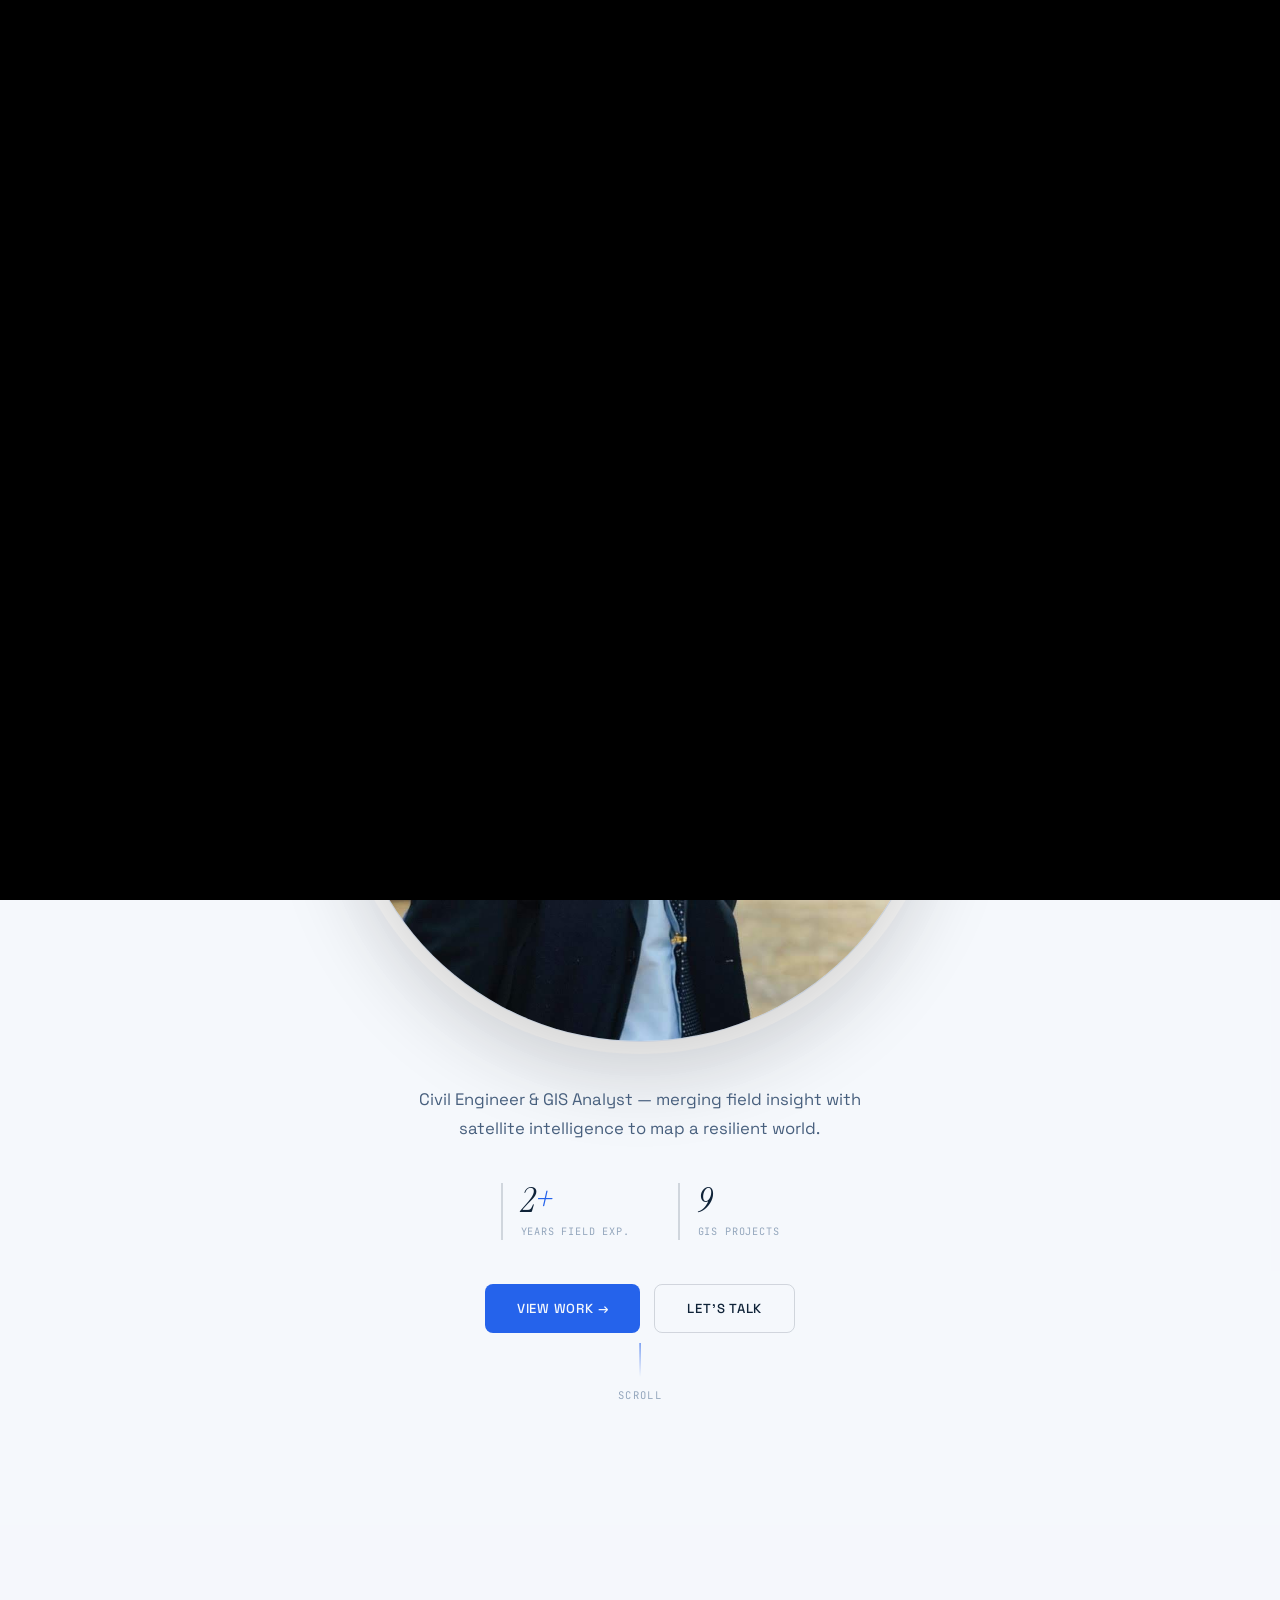
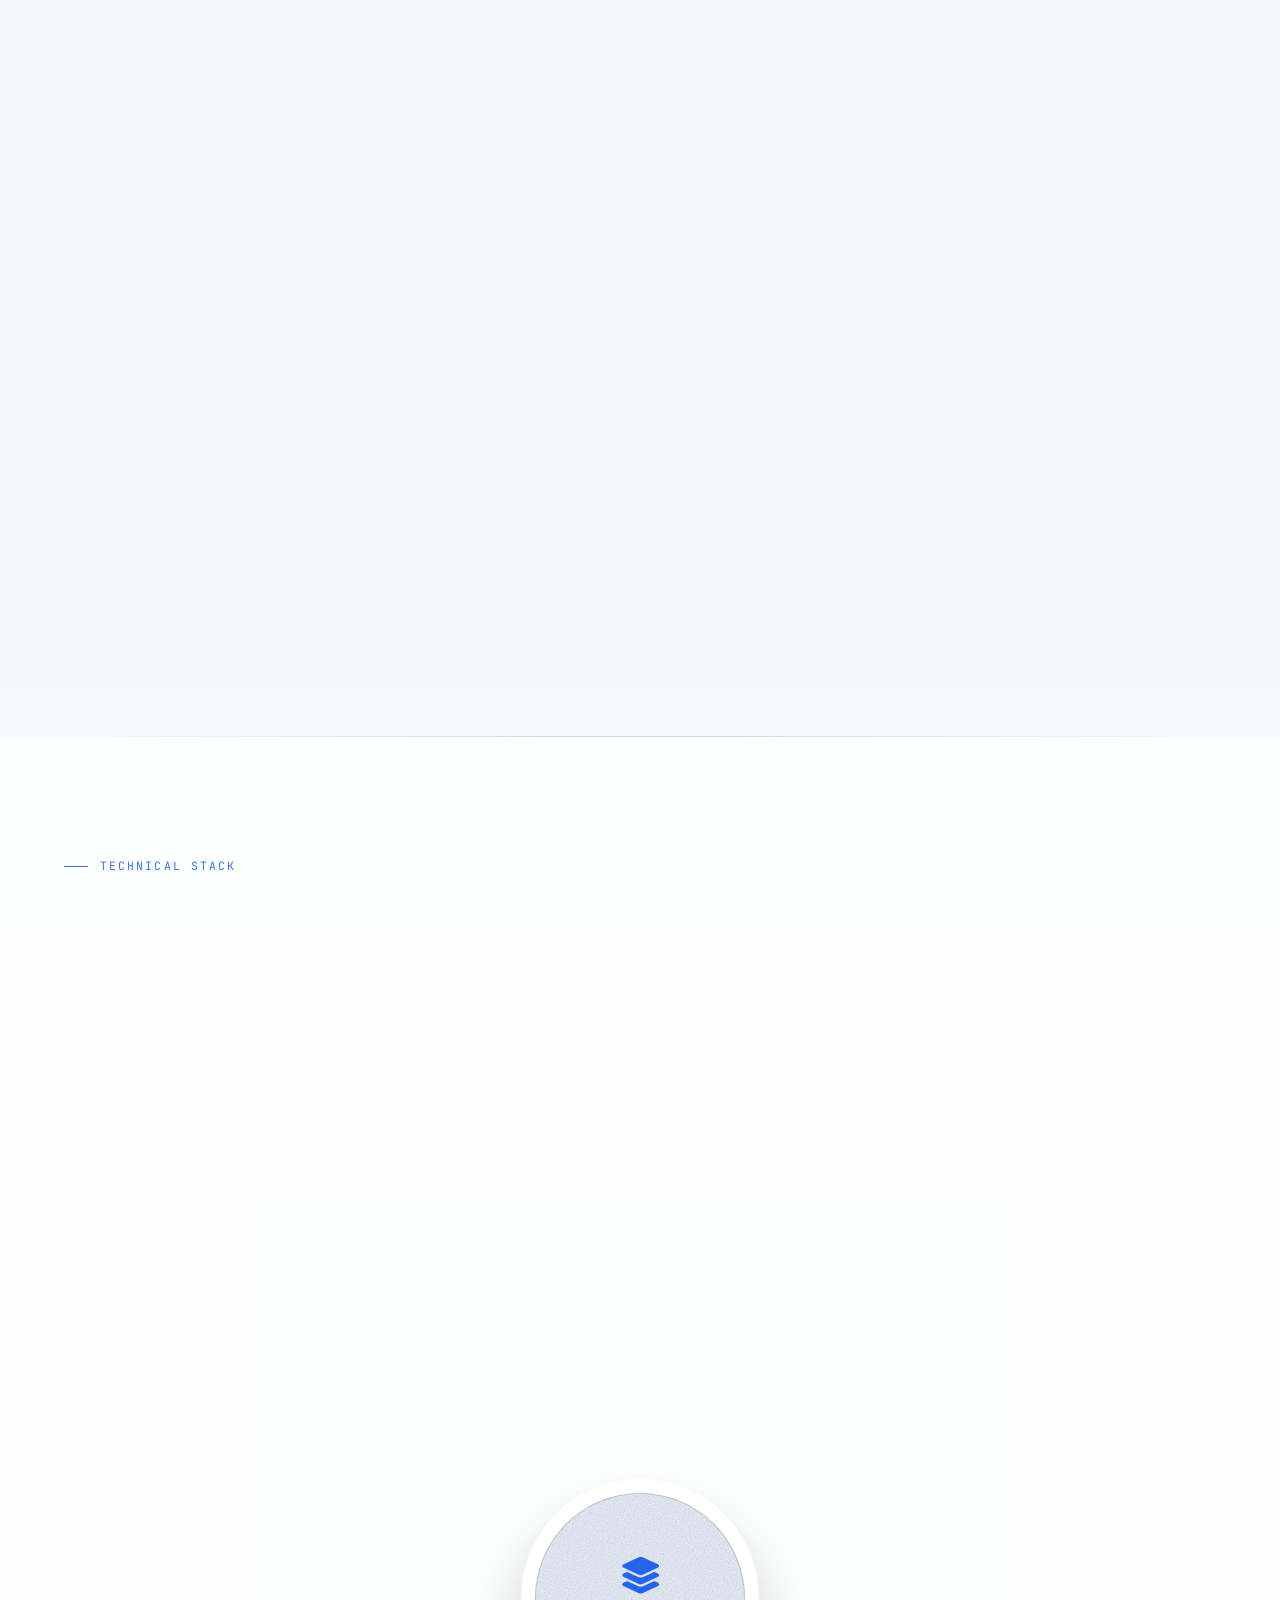
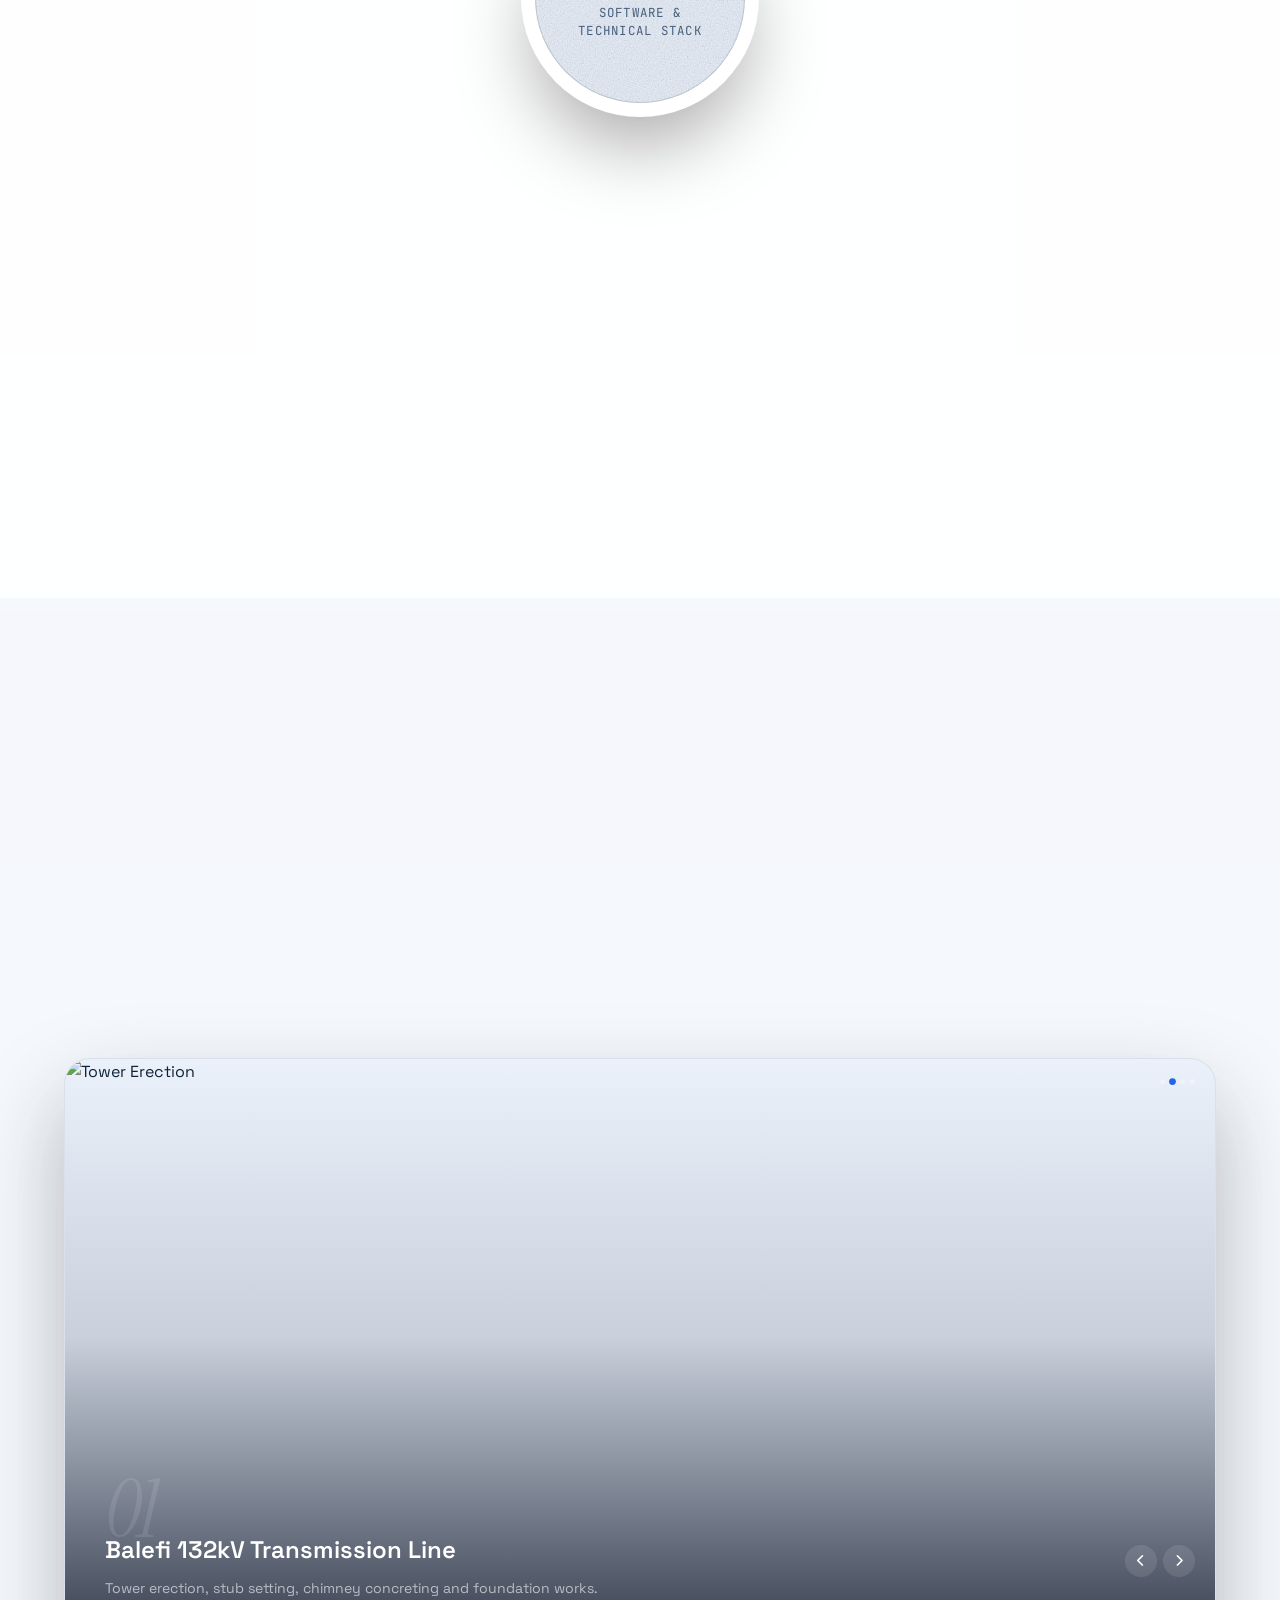
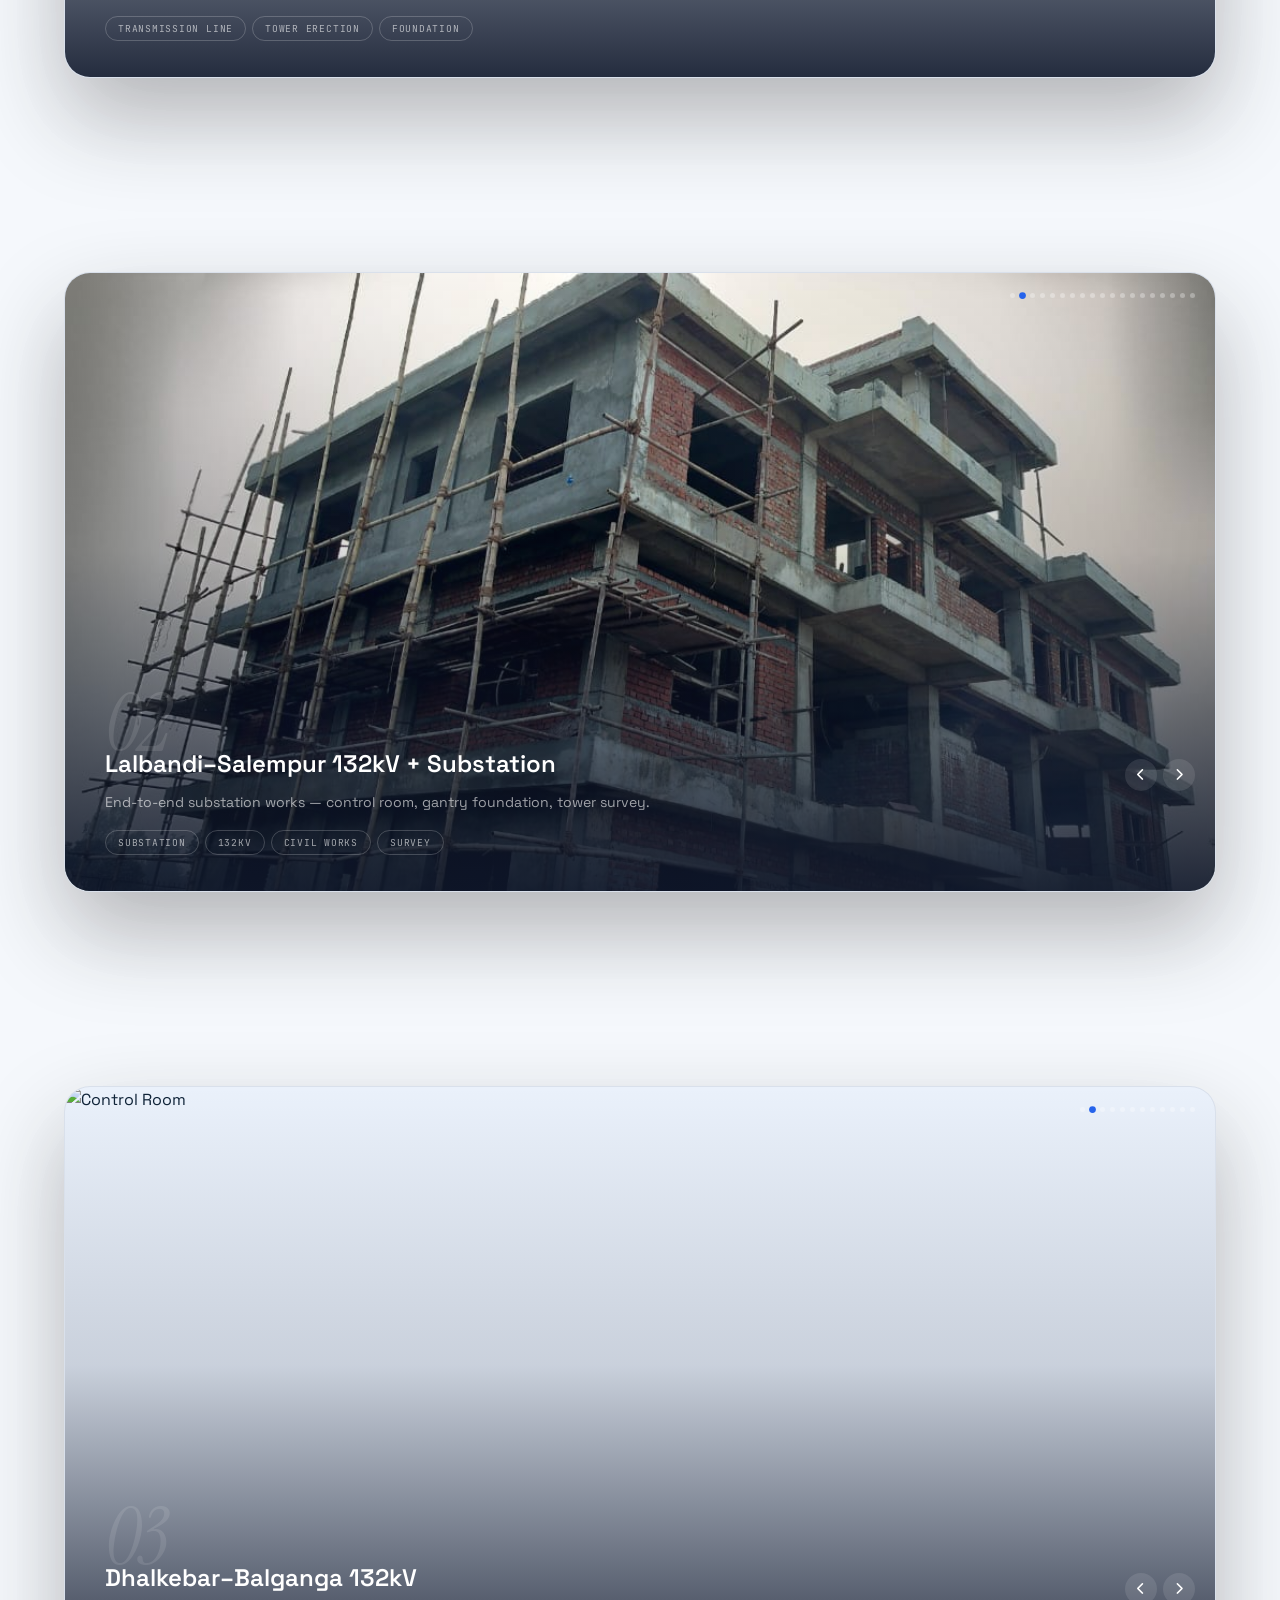
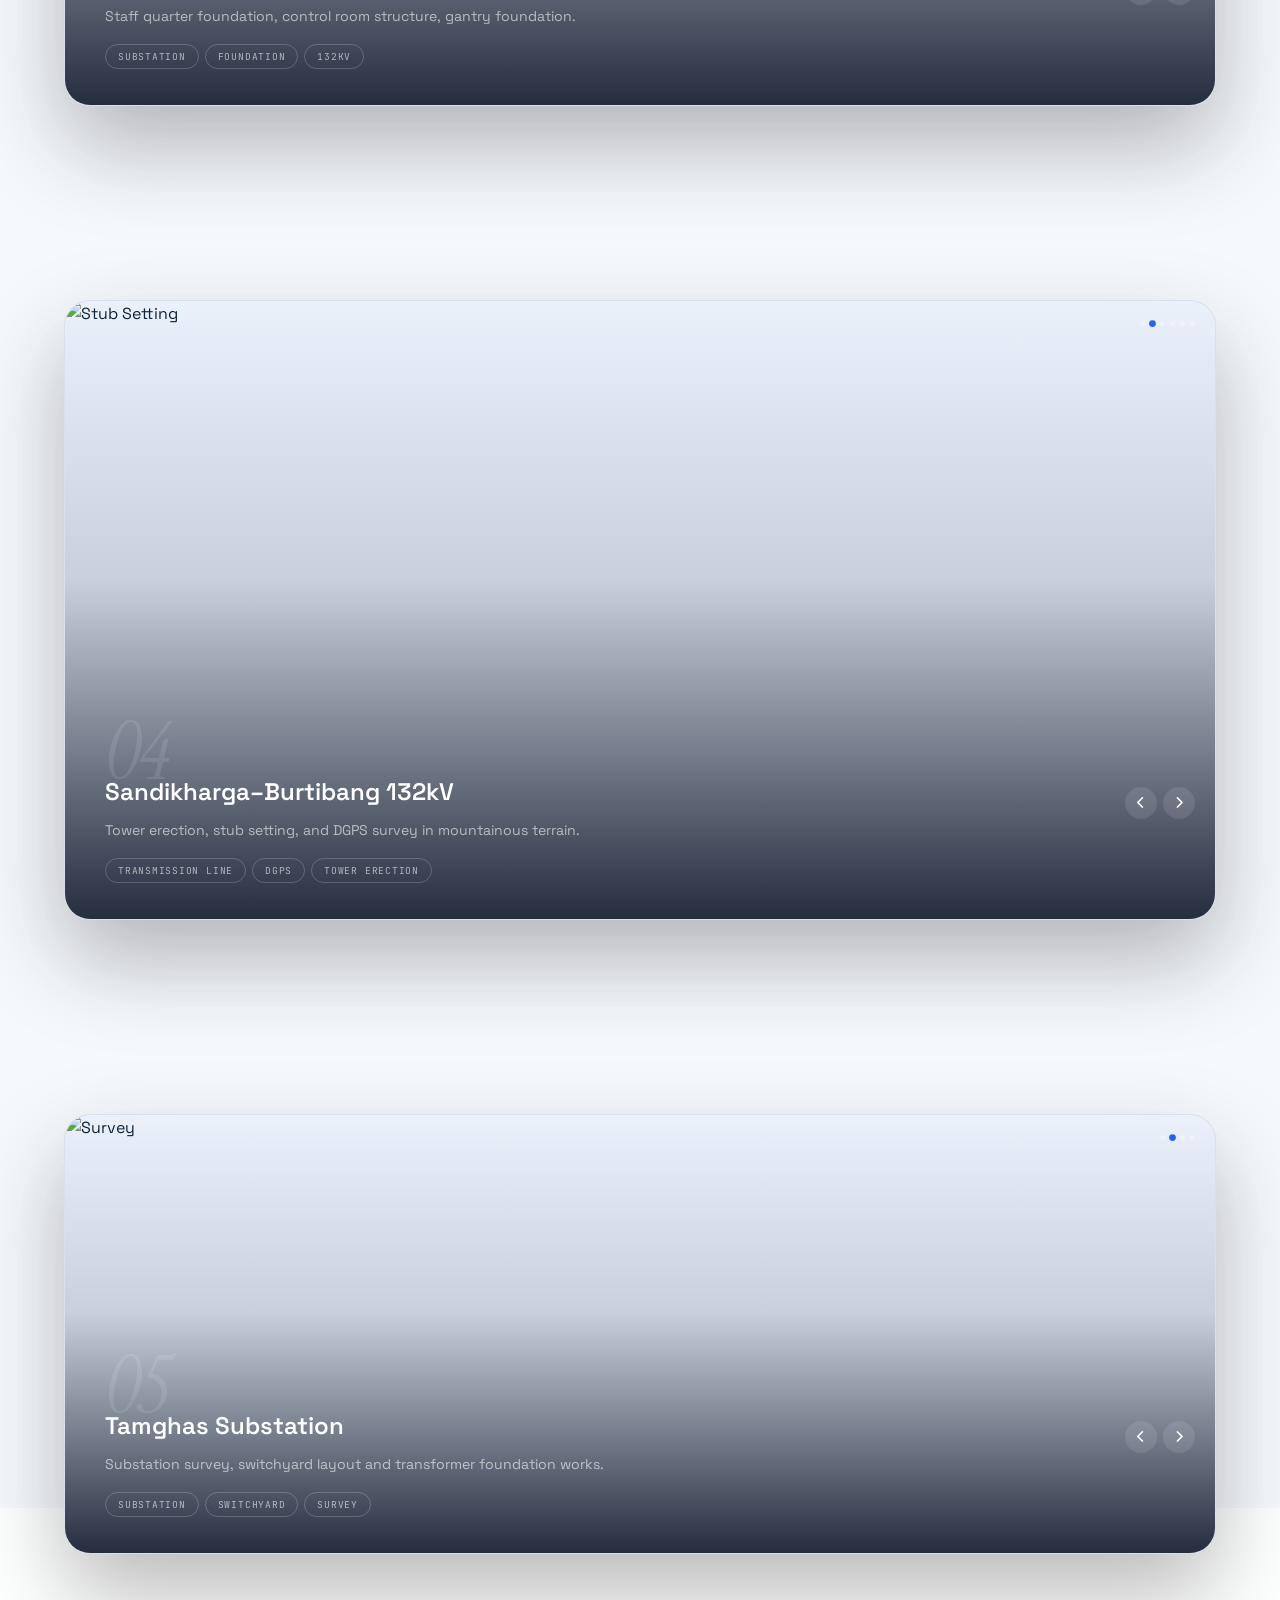
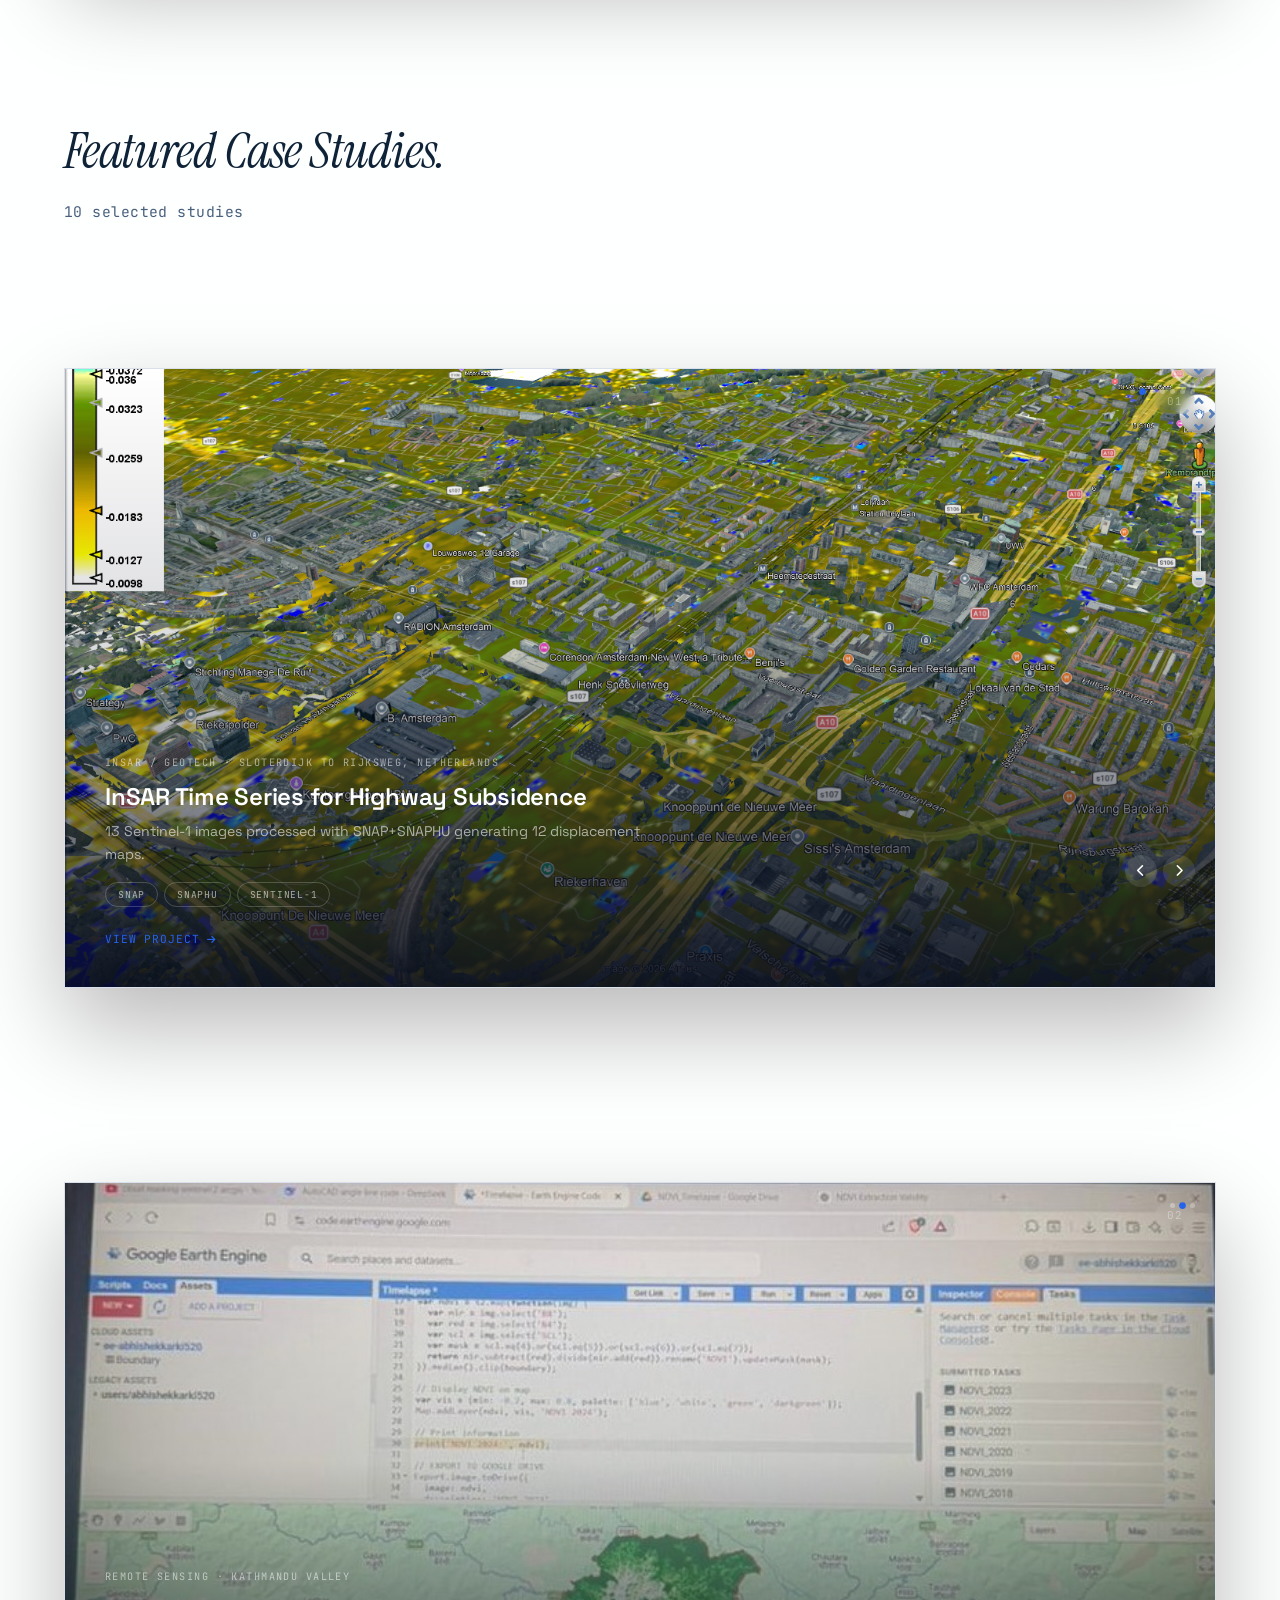
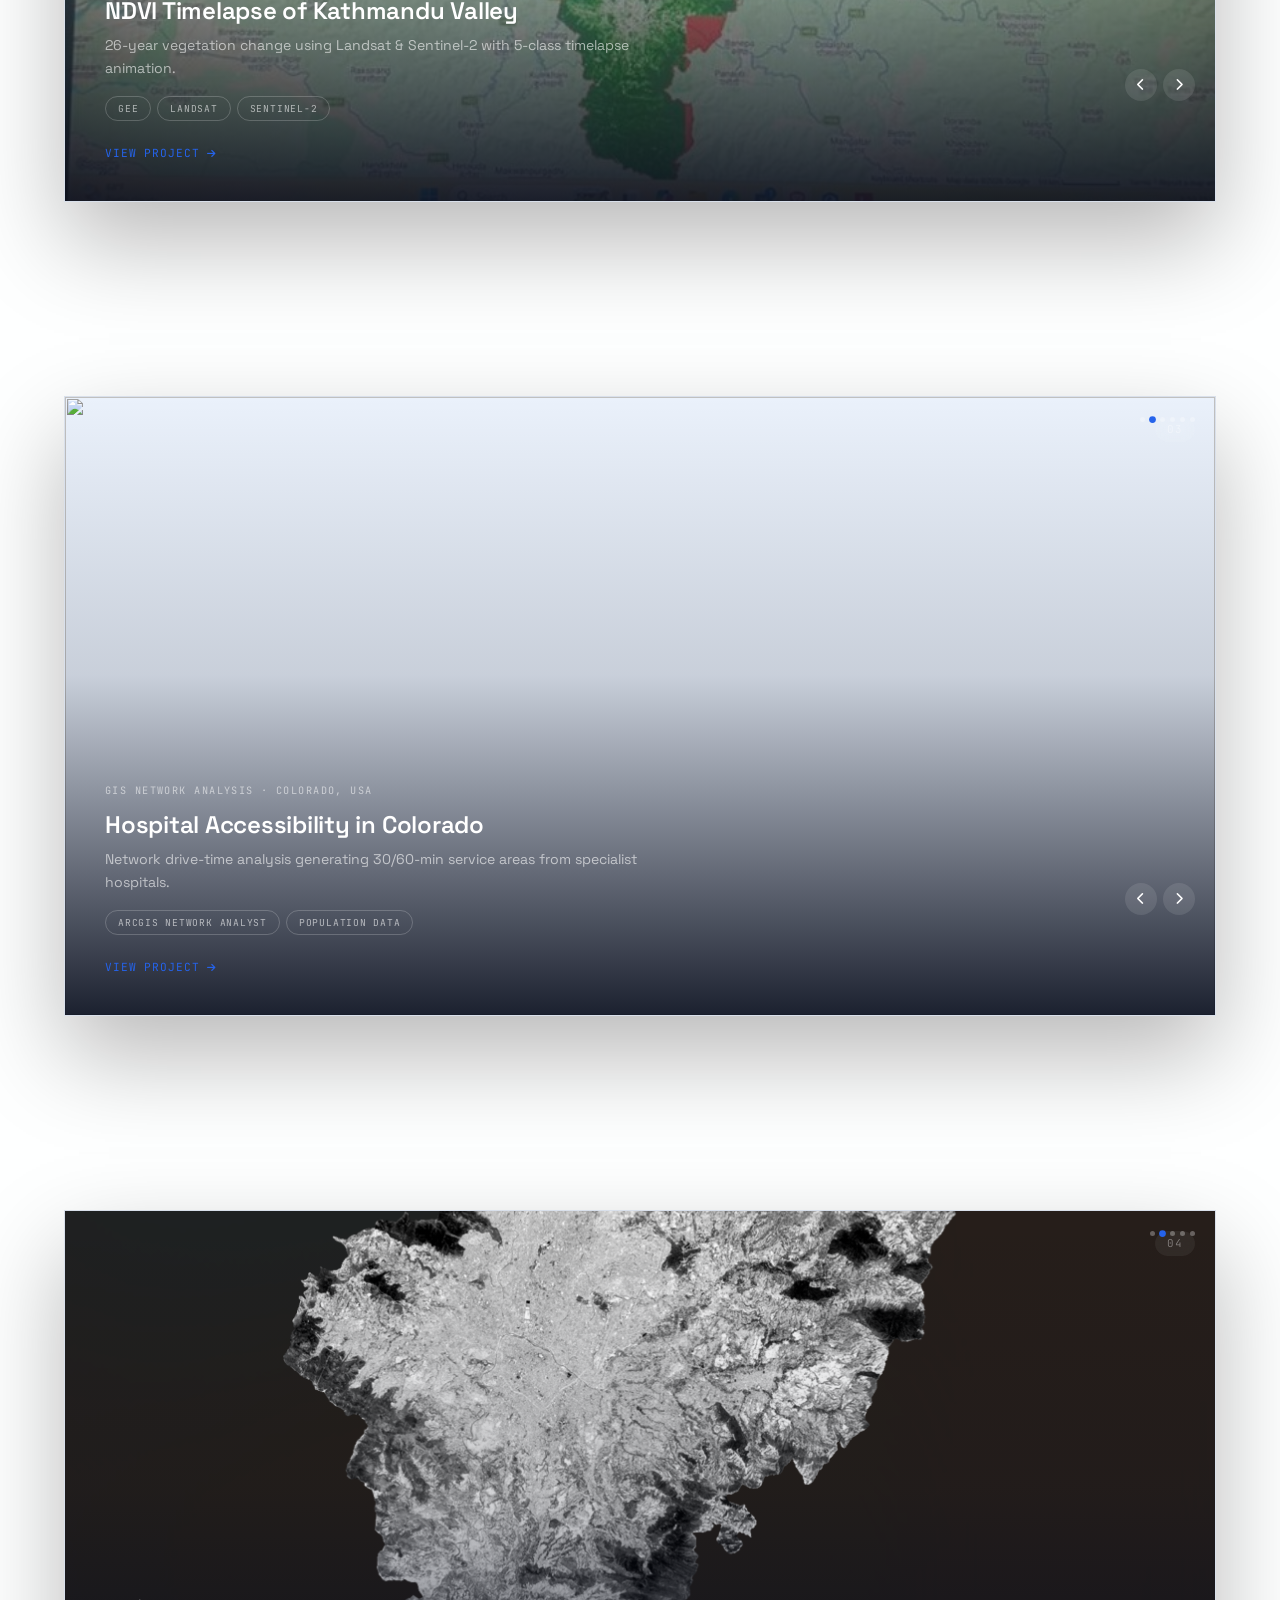
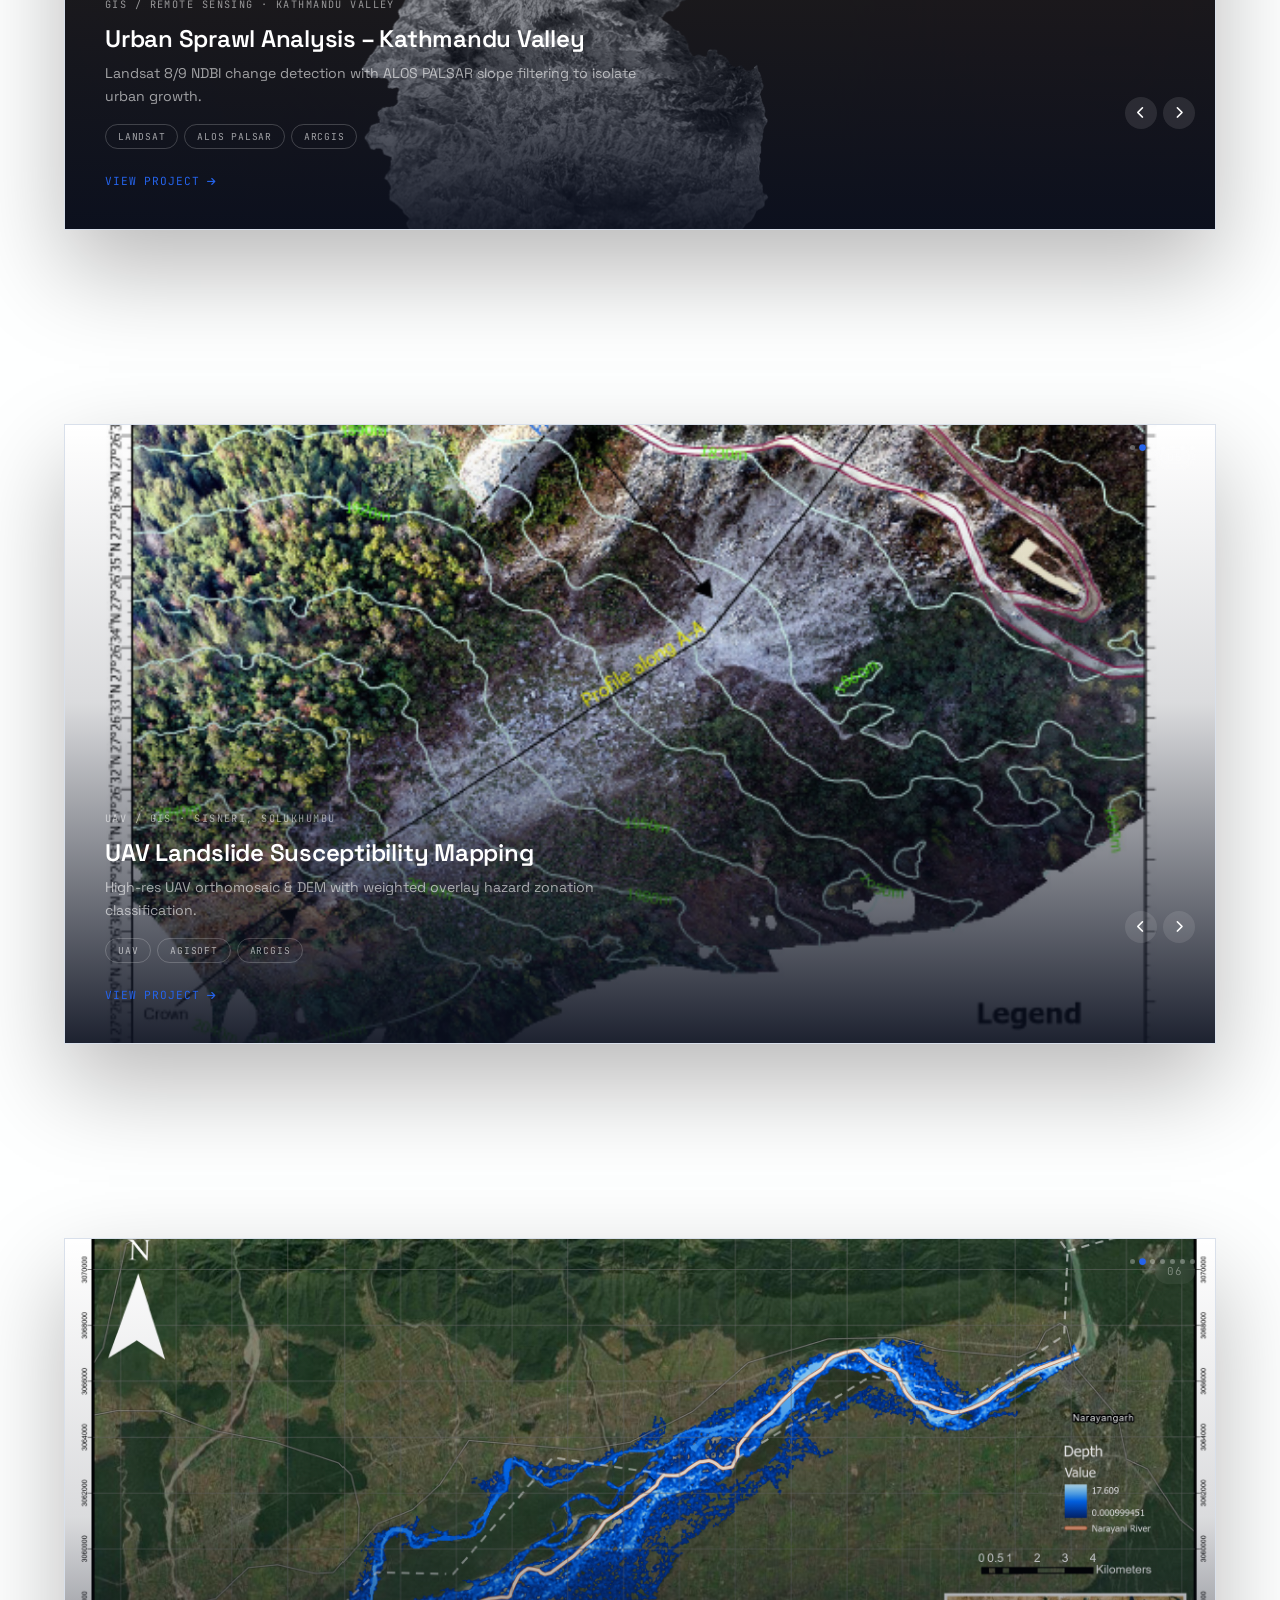
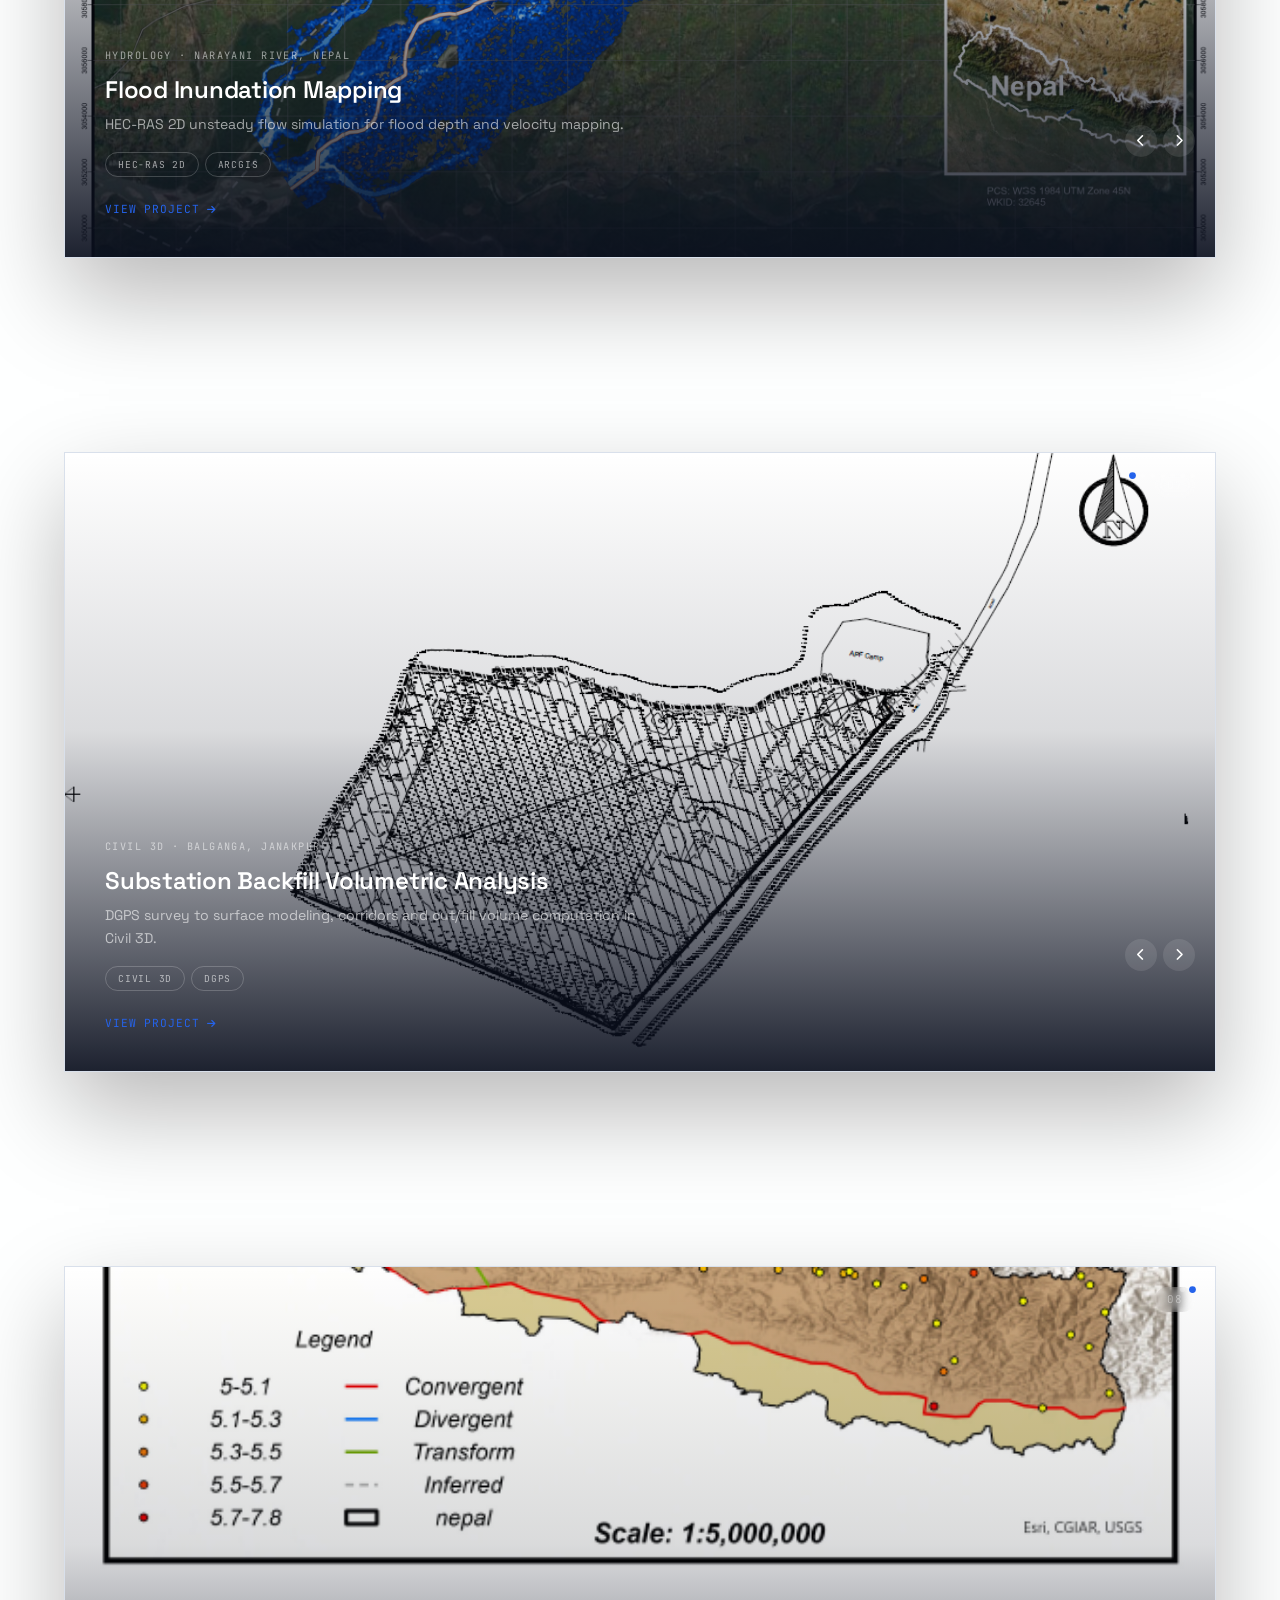
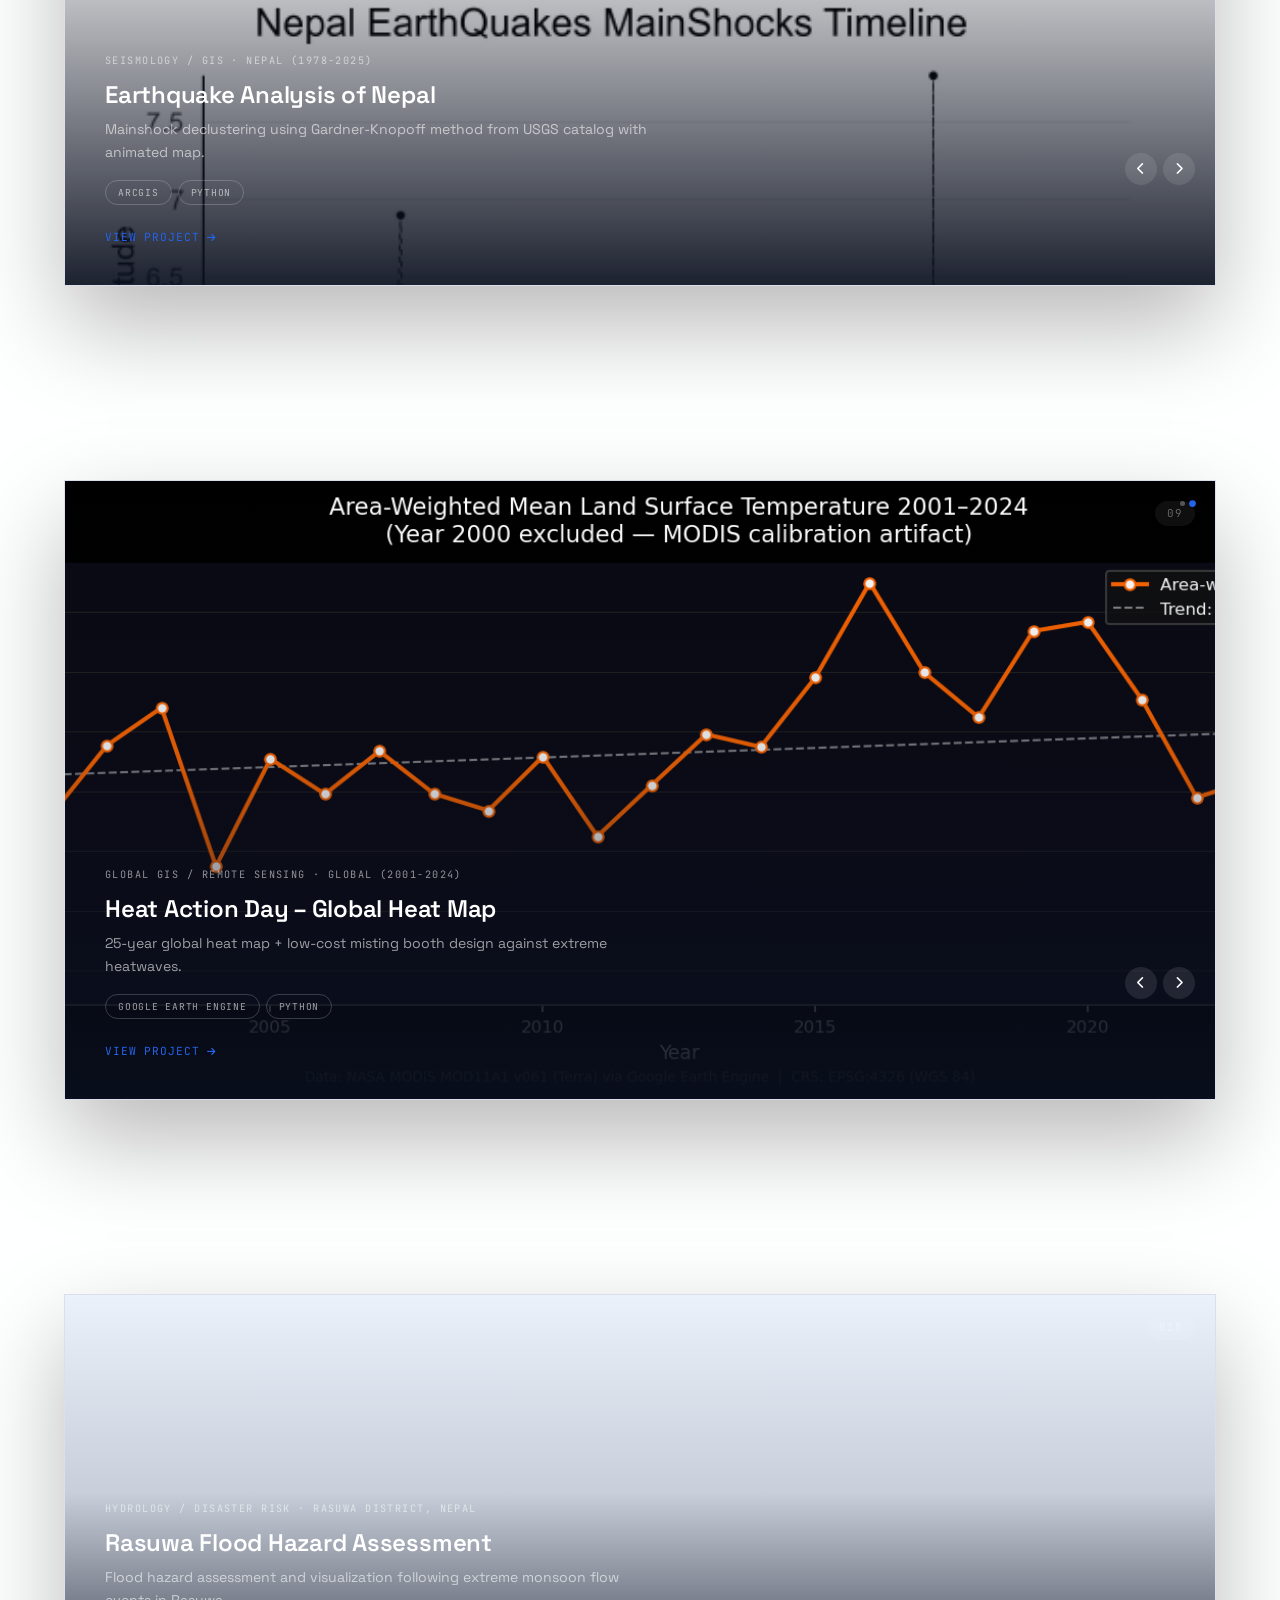
==== commit 15078f9d: "Initial portfolio commit" ====
--- a/index.html
+++ b/index.html
@@ -181,125 +181,18 @@
 .nav-cta::after { display: none; }
 
 /* ═══════════════════════════════════════════════════════
-   SPOTLIGHT / INTRO OVERLAY
+   INTRO VIDEO — FULL SCREEN ONLY
 ═══════════════════════════════════════════════════════ */
 #intro-overlay {
-  position: fixed; inset: 0; z-index: 9999;
-  background: radial-gradient(circle at 50% 50%, #0d1520 0%, #05080c 100%);
-  display: flex; flex-direction: column;
-  align-items: center; justify-content: center;
+  position: fixed; inset: 0; z-index: 99999;
+  background: #000;
+  display: flex; align-items: center; justify-content: center;
   overflow: hidden;
 }
-#intro-overlay.fade-out { animation: overlayFadeOut 0.9s var(--ease-expo) forwards; }
-@keyframes overlayFadeOut { to { opacity: 0; transform: scale(1.04); pointer-events: none; } }
-
-/* Modern Laser Grid / Spotlight */
-#spotlight {
-  position: absolute; inset: 0; pointer-events: none;
-  background: radial-gradient(ellipse 60% 60% at 50% 50%,
-    rgba(0, 242, 254, 0.12) 0%,
-    rgba(74, 222, 128, 0.08) 35%,
-    transparent 70%);
-  animation: spotlightPulse 2.5s ease-in-out infinite alternate;
-}
-@keyframes spotlightPulse {
-  0% { transform: scale(0.95); opacity: 0.7; }
-  100% { transform: scale(1.1); opacity: 1; }
-}
-
-#intro-video { position: absolute; inset: 0; width: 100%; height: 100%; object-fit: cover; opacity: 0.85; }
-#intro-sound-btn {
-  position: absolute; bottom: 32px; right: 32px; z-index: 5;
-  display: flex; align-items: center; gap: 10px;
-  background: rgba(6,10,18,0.55); backdrop-filter: blur(10px);
-  border: 1px solid rgba(255,255,255,0.25); border-radius: 100px;
-  padding: 10px 18px; color: #fff; cursor: pointer;
-  font-family: var(--font-mono); font-size: 0.74rem; letter-spacing: 0.04em;
-  opacity: 0; transform: translateY(8px); pointer-events: none;
-  transition: opacity 0.4s ease, transform 0.4s ease, background 0.25s;
-}
-#intro-sound-btn.show { opacity: 1; transform: translateY(0); pointer-events: auto; }
-#intro-sound-btn:hover { background: var(--accent); border-color: var(--accent); }
-#intro-sound-btn i { font-size: 0.9rem; }
-
-#intro-overlay::after {
-  content: '';
-  position: absolute; inset: 0;
-  background: radial-gradient(ellipse 75% 75% at 50% 50%, transparent 20%, #05080c 95%);
-  pointer-events: none; z-index: 1;
-}
-
-#intro-text { position: relative; z-index: 3; text-align: center; user-select: none; }
-
-#name-row {
-  display: flex; justify-content: center;
-  gap: 0; flex-wrap: nowrap; margin-bottom: 16px;
-}
-
-.name-char {
-  font-family: var(--font-display);
-  font-size: clamp(3.2rem, 8.5vw, 6.8rem);
-  font-style: italic; font-weight: 400;
-  letter-spacing: -0.01em;
-  color: #ffffff;
-  opacity: 0;
-  transform: translateY(12px) scale(0.96);
-  transition: all 0.3s cubic-bezier(0.16, 1, 0.3, 1);
-  white-space: pre;
-}
-.name-char.space { width: 0.3em; }
-.name-char.revealed {
-  opacity: 1;
-  transform: translateY(0) scale(1);
-  text-shadow:
-    0 0 15px rgba(59, 130, 246, 0.85),
-    0 0 35px rgba(56, 189, 248, 0.5),
-    0 0 70px rgba(59, 130, 246, 0.3);
-}
-.name-char.dimmed {
-  text-shadow: 0 0 15px rgba(59, 130, 246, 0.3);
-  transition: text-shadow 0.6s ease;
-}
-
-#scan-bar {
-  position: absolute; top: 0; left: -6px; width: 4px; height: 100%;
-  background: linear-gradient(to bottom, transparent, #38bdf8, #3b82f6, #38bdf8, transparent);
-  box-shadow: 0 0 25px 10px rgba(56, 189, 248, 0.6), 0 0 50px 20px rgba(59, 130, 246, 0.35);
-  opacity: 0; pointer-events: none; z-index: 2;
-}
-[data-theme="light"] #scan-bar {
-  background: linear-gradient(to bottom, transparent, var(--accent), var(--accent-2), var(--accent), transparent);
-  box-shadow: 0 0 20px 8px rgba(139,92,246,0.3), 0 0 40px 16px rgba(6,182,212,0.15);
-}
-
-#intro-tagline {
-  font-family: var(--font-mono); font-size: clamp(0.7rem, 1.5vw, 0.88rem);
-  font-weight: 300; letter-spacing: 0.22em; text-transform: uppercase;
-  color: var(--text-secondary);
-  opacity: 0; transform: translateY(8px);
-  transition: opacity 0.7s ease, transform 0.7s ease;
-  margin-bottom: 10px;
-}
-#intro-tagline.show { opacity: 1; transform: translateY(0); }
-
-#intro-nec {
-  font-family: var(--font-mono); font-size: clamp(0.65rem, 1.3vw, 0.78rem);
-  letter-spacing: 0.15em; color: var(--accent);
-  opacity: 0; transform: translateY(6px);
-  transition: opacity 0.7s ease 0.2s, transform 0.7s ease 0.2s;
-}
-#intro-nec.show { opacity: 1; transform: translateY(0); }
-
-#intro-rule {
-  width: 0; height: 1px;
-  background: linear-gradient(to right, transparent, var(--accent), var(--accent-2), transparent);
-  margin: 0 auto 18px;
-  transition: width 0.6s var(--ease-expo);
-}
-#intro-rule.expand { width: min(480px, 72vw); }
-
-body #hero { opacity: 1; transition: opacity 0.6s ease; }
-body #hero.show { opacity: 1; }
+#intro-video {
+  position: absolute; inset: 0; width: 100%; height: 100%;
+  object-fit: cover; display: block; opacity: 1;
+}
 
 /* ═══════════════════════════════════════════════════════
    BUTTONS
@@ -517,14 +410,9 @@
 }
 
 /* ═══════════════════════════════════════════════════════
-   SKILLS — ORBITAL MIND-MAP
+   TECHNICAL STACK — VISUAL MIND-MAP
 ═══════════════════════════════════════════════════════ */
 #skills { background: var(--bg-card-tint); padding-bottom: 140px; position: relative; overflow: hidden; }
-#skills::before {
-  content: ''; position: absolute; top: 50%; left: 50%; width: 900px; height: 900px;
-  background: radial-gradient(circle, var(--accent-glow) 0%, transparent 68%);
-  transform: translate(-50%,-50%); pointer-events: none; opacity: 0.7; z-index: 0;
-}
 .skills-heading {
   font-family: var(--font-display); font-weight: 400; font-style: italic;
   font-size: clamp(2rem, 4vw, 3.2rem); letter-spacing: -0.02em;
@@ -736,18 +624,18 @@
   font-size: clamp(2rem, 4vw, 3.2rem); letter-spacing: -0.02em;
   margin-bottom: 56px; color: var(--text-primary);
 }
-.edu-grid { display: grid; grid-template-columns: repeat(auto-fit, minmax(420px, 1fr)); gap: 40px; }
+.edu-grid { display: grid; grid-template-columns: repeat(auto-fit, minmax(340px, 1fr)); gap: 32px; }
 .edu-card {
   background: var(--bg-card); border: 1px solid var(--border);
-  border-radius: 22px; overflow: hidden; position: relative;
+  border-radius: 20px; overflow: hidden; position: relative;
   transition: all 0.45s var(--ease-expo);
-  box-shadow: 0 18px 40px rgba(15,35,60,0.09), 0 3px 10px rgba(15,35,60,0.05);
+  box-shadow: 0 14px 34px rgba(15,35,60,0.08), 0 2px 8px rgba(15,35,60,0.05);
   display: flex; flex-direction: column;
 }
-.edu-card:hover { transform: translateY(-8px); box-shadow: 0 40px 80px rgba(15,35,60,0.2), 0 8px 20px rgba(15,35,60,0.09); border-color: var(--border-bright); }
+.edu-card:hover { transform: translateY(-8px); box-shadow: 0 36px 70px rgba(15,35,60,0.18), 0 6px 16px rgba(15,35,60,0.08); border-color: var(--border-bright); }
 
 .edu-photo {
-  width: 100%; aspect-ratio: 16 / 11; position: relative; overflow: hidden;
+  width: 100%; aspect-ratio: 16 / 10; position: relative; overflow: hidden;
   background: linear-gradient(135deg, var(--bg-elevated) 0%, var(--border) 100%);
 }
 .edu-photo img { width: 100%; height: 100%; object-fit: cover; display: block; transition: transform 0.7s var(--ease-expo); }
@@ -762,24 +650,15 @@
   display: flex; align-items: center; justify-content: center;
   font-size: 2.6rem; color: var(--text-muted); opacity: 0.4;
 }
-.yt-bg-wrap { position: absolute; inset: 0; z-index: 0; overflow: hidden; background: #0a1220; }
-.yt-bg-wrap iframe {
-  position: absolute; top: 50%; left: 50%;
-  width: 145%; height: 145%;
-  transform: translate(-50%,-50%);
-  border: 0; pointer-events: none;
-}
-.edu-video-photo:hover .yt-bg-wrap iframe { transform: translate(-50%,-50%) scale(1.05); }
-.yt-bg-wrap iframe { transition: transform 0.7s var(--ease-expo); }
 .edu-period-pill {
-  position: absolute; top: 18px; left: 18px; z-index: 2;
-  font-family: var(--font-mono); font-size: 0.74rem; letter-spacing: 0.06em;
+  position: absolute; top: 16px; left: 16px; z-index: 2;
+  font-family: var(--font-mono); font-size: 0.68rem; letter-spacing: 0.06em;
   color: #fff; background: rgba(10,20,35,0.55); backdrop-filter: blur(6px);
-  border: 1px solid rgba(255,255,255,0.25); border-radius: 100px; padding: 7px 16px;
+  border: 1px solid rgba(255,255,255,0.25); border-radius: 100px; padding: 6px 14px;
 }
 
 .edu-body {
-  padding: 38px 38px 42px; flex: 1; position: relative;
+  padding: 32px 32px 36px; flex: 1; position: relative;
   background-color: var(--bg-card); background-image: var(--paper-grain);
   background-blend-mode: multiply; background-size: 220px 220px;
 }
@@ -789,109 +668,53 @@
   transition: transform 0.5s var(--ease-expo); z-index: 3;
 }
 .edu-card:hover::before { transform: scaleX(1); }
-.edu-card h3 { font-weight: 600; font-size: 1.38rem; margin-bottom: 14px; line-height: 1.4; color: var(--text-primary); }
-.edu-card p { font-size: 1rem; color: var(--text-secondary); line-height: 1.8; }
-.edu-card .honors { margin-top: 14px; color: var(--amber) !important; font-family: var(--font-mono); font-size: 0.86rem !important; opacity: 1 !important; }
-
-/* ═══════════════════════════════════════════════════════
-   CERTIFICATIONS
-═══════════════════════════════════════════════════════ */
-#certifications { background: var(--bg-card-tint); padding: 120px 64px; }
-.certs-heading {
-  font-family: var(--font-display); font-weight: 400; font-style: italic;
-  font-size: clamp(2rem, 4vw, 3.2rem); letter-spacing: -0.02em;
-  margin-bottom: 56px; color: var(--text-primary);
-}
-
-.cert-showcase {
-  background-color: var(--bg-card); background-image: var(--paper-grain);
-  background-blend-mode: multiply;
-  border: 1px solid var(--border-bright); border-radius: 26px;
-  overflow: hidden; margin-bottom: 44px;
-  box-shadow: 0 36px 90px rgba(15,35,60,0.16), 0 10px 28px rgba(15,35,60,0.08);
-}
-.cert-feature {
-  position: relative; width: 100%; aspect-ratio: 16 / 8;
-  overflow: hidden; cursor: none; background: var(--bg-elevated);
-}
-.cert-feature-img-wrap { position: absolute; inset: 0; }
-.cert-feature-img-wrap img {
-  position: absolute; inset: 0; width: 100%; height: 100%; object-fit: cover;
-  opacity: 0; transform: scale(1); transition: opacity 0.6s var(--ease-expo), transform 6s linear;
-}
-.cert-feature-img-wrap img.active { opacity: 1; transform: scale(1.05); }
-.cert-feature::after {
-  content: ''; position: absolute; inset: 0; z-index: 1; pointer-events: none;
-  background: linear-gradient(to top, rgba(6,10,18,0.9) 0%, rgba(6,10,18,0.28) 45%, transparent 68%);
-}
-.cert-feature-info { position: absolute; left: 0; right: 0; bottom: 0; z-index: 2; padding: 44px 48px; }
-.cert-feature-title {
-  font-family: var(--font-display); font-weight: 400; font-style: italic;
-  font-size: clamp(1.5rem, 3vw, 2.3rem); color: #fff; line-height: 1.25; margin-bottom: 8px;
-}
-.cert-feature-sub { font-family: var(--font-mono); font-size: 0.82rem; letter-spacing: 0.03em; color: rgba(255,255,255,0.7); }
-.cert-feature-count {
-  position: absolute; top: 26px; right: 30px; z-index: 3;
-  font-family: var(--font-mono); font-size: 0.7rem; letter-spacing: 0.08em;
-  color: #fff; background: rgba(6,10,18,0.5); backdrop-filter: blur(10px);
-  border: 1px solid rgba(255,255,255,0.22); border-radius: 100px; padding: 7px 16px;
-}
-.cert-nav-btn {
-  position: absolute; top: 50%; transform: translateY(-50%); z-index: 3;
-  width: 48px; height: 48px; border-radius: 50%;
-  background: rgba(6,10,18,0.45); backdrop-filter: blur(10px);
-  border: 1px solid rgba(255,255,255,0.24); color: #fff;
-  display: flex; align-items: center; justify-content: center;
-  cursor: none; transition: background 0.25s, transform 0.25s, border-color 0.25s;
-}
-.cert-nav-btn:hover { background: var(--accent); border-color: var(--accent); transform: translateY(-50%) scale(1.08); }
-.cert-nav-prev { left: 26px; }
-.cert-nav-next { right: 26px; }
-.cert-zoom-hint {
-  position: absolute; bottom: 44px; right: 48px; z-index: 3;
-  width: 42px; height: 42px; border-radius: 50%;
-  background: rgba(6,10,18,0.45); backdrop-filter: blur(10px);
-  border: 1px solid rgba(255,255,255,0.24); color: #fff;
-  display: flex; align-items: center; justify-content: center; font-size: 0.82rem;
-  opacity: 0; transform: scale(0.8); transition: opacity 0.3s, transform 0.3s var(--ease-back);
-  pointer-events: none;
-}
-.cert-feature:hover .cert-zoom-hint { opacity: 1; transform: scale(1); }
-
-.cert-filmstrip {
-  display: flex; gap: 16px; padding: 24px 30px; overflow-x: auto;
-  scroll-snap-type: x proximity; border-top: 1px solid var(--border);
-}
-.cert-filmstrip::-webkit-scrollbar { height: 5px; }
-.cert-filmstrip::-webkit-scrollbar-thumb { background: var(--border-bright); border-radius: 10px; }
-.cert-thumb {
-  flex: 0 0 auto; width: 156px; aspect-ratio: 4/3; border-radius: 12px; overflow: hidden;
-  position: relative; cursor: none; scroll-snap-align: start;
-  border: 2px solid transparent; opacity: 0.5;
-  transition: border-color 0.3s, opacity 0.3s, transform 0.3s var(--ease-back), box-shadow 0.3s;
-}
-.cert-thumb img { width: 100%; height: 100%; object-fit: cover; display: block; }
-.cert-thumb:hover { opacity: 0.85; transform: translateY(-4px); }
-.cert-thumb.active {
-  border-color: var(--accent); opacity: 1; transform: translateY(-4px);
-  box-shadow: 0 14px 28px color-mix(in srgb, var(--accent) 32%, transparent);
-}
-
-.cert-badges { display: flex; flex-wrap: wrap; gap: 10px; }
-.cert-badge {
-  display: flex; align-items: center; gap: 10px;
-  background: var(--bg-elevated); border-radius: 100px;
-  padding: 8px 18px 8px 10px; border: 1px solid var(--border);
-  transition: all 0.3s; cursor: none;
-}
-.cert-badge:hover { border-color: var(--accent); background: var(--accent-glow); }
-.cert-badge-icon {
-  width: 28px; height: 28px; border-radius: 50%;
-  background: var(--accent-glow); border: 1px solid var(--accent);
-  color: var(--accent); display: flex; align-items: center; justify-content: center; font-size: 0.72rem; flex-shrink: 0;
-}
-.cert-badge span { font-size: 0.78rem; font-weight: 500; letter-spacing: 0.02em; color: var(--text-secondary); }
-
+.edu-card h3 { font-weight: 600; font-size: 1.18rem; margin-bottom: 12px; line-height: 1.4; color: var(--text-primary); }
+.edu-card p { font-size: 0.92rem; color: var(--text-secondary); line-height: 1.8; }
+.edu-card .honors { margin-top: 12px; color: var(--amber) !important; font-family: var(--font-mono); font-size: 0.8rem !important; opacity: 1 !important; }
+
+/* ═══════════════════════════════════════════════════════
+   CERTIFICATIONS — SIMPLE CLEAN GALLERY
+═══════════════════════════════════════════════════════ */
+#certifications{background:var(--bg-card-tint);padding:120px 64px;}
+.certs-heading{
+  font-family:var(--font-display);font-weight:400;font-style:italic;
+  font-size:clamp(2rem,4vw,3.2rem);letter-spacing:-.02em;
+  margin-bottom:48px;color:var(--text-primary);
+}
+.cert-images-grid{
+  width:min(1180px,100%);margin:0 auto 36px;
+  display:grid;grid-template-columns:repeat(4,minmax(0,1fr));gap:20px;
+}
+.cert-simple-card{
+  background:#fff;border:1px solid rgba(25,84,125,.12);border-radius:16px;overflow:hidden;
+  box-shadow:0 10px 28px rgba(20,62,95,.08);cursor:pointer;
+  transition:transform .3s ease,box-shadow .3s ease,border-color .3s ease;
+}
+.cert-simple-card:hover{
+  transform:translateY(-6px);box-shadow:0 20px 42px rgba(20,62,95,.15);
+  border-color:rgba(23,105,170,.35);
+}
+.cert-simple-image{width:100%;aspect-ratio:4/3;background:#f3f7fa;overflow:hidden;}
+.cert-simple-image img{width:100%;height:100%;object-fit:cover;display:block;transition:transform .45s ease;}
+.cert-simple-card:hover .cert-simple-image img{transform:scale(1.035);}
+.cert-simple-info{padding:15px 16px 17px;}
+.cert-simple-title{font-size:.86rem;line-height:1.35;font-weight:650;color:#18364e;}
+.cert-simple-sub{margin-top:6px;font:500 .62rem var(--font-mono);line-height:1.45;color:#708394;}
+.cert-badges{display:flex;flex-wrap:wrap;gap:10px;}
+.cert-badge{
+  display:flex;align-items:center;gap:10px;background:var(--bg-elevated);
+  border-radius:100px;padding:8px 18px 8px 10px;border:1px solid var(--border);
+  transition:all .3s;cursor:default;
+}
+.cert-badge:hover{border-color:var(--accent);background:var(--accent-glow);transform:translateY(-2px);}
+.cert-badge-icon{
+  width:28px;height:28px;border-radius:50%;background:var(--accent-glow);
+  border:1px solid var(--accent);color:var(--accent);display:flex;align-items:center;
+  justify-content:center;font-size:.72rem;flex-shrink:0;
+}
+.cert-badge span{font-size:.78rem;font-weight:500;letter-spacing:.02em;color:var(--text-secondary);}
+@media(max-width:950px){.cert-images-grid{grid-template-columns:repeat(2,minmax(0,1fr));}}
+@media(max-width:560px){#certifications{padding:90px 20px}.cert-images-grid{grid-template-columns:1fr;gap:16px;}}
 /* ═══════════════════════════════════════════════════════
    CONTACT
 ═══════════════════════════════════════════════════════ */
@@ -1038,14 +861,9 @@
   .horiz-section .section-label{ padding:0 24px; }
   .skills-orbit-wrap.is-grid{ grid-template-columns:repeat(auto-fill,minmax(150px,1fr)); }
   .hero-stats{ display:none; }
-  .cert-feature { aspect-ratio: 4/5; }
-  .cert-feature-info { padding: 26px 22px; }
-  .cert-nav-btn { width: 40px; height: 40px; }
-  .cert-nav-prev { left: 14px; }
-  .cert-nav-next { right: 14px; }
-  .cert-filmstrip { padding: 16px 18px; }
-  .cert-thumb { width: 110px; }
-  .cert-zoom-hint { display: none; }
+  .cert-images-grid{ flex-direction:column; align-items:center; padding:8px 0 24px; }
+  .cert-img-card{ width:100%; max-width:420px; margin:0 0 24px; transform:rotate(0deg) translateY(0) !important; }
+  .cert-img-card:hover{ transform:translateY(-8px) scale(1.02) !important; }
   .section-divider{ margin:0 24px; }
   #theme-btn{ bottom:20px; right:20px; }
   .about-accent-pill{ left:-5px; }
@@ -1053,9 +871,49 @@
 @media (prefers-reduced-motion: reduce) {
   *, *::before, *::after { animation-duration: 0.01ms !important; transition-duration: 0.01ms !important; }
 }
+
+/* Premium certificate paper treatment */
+.cert-simple-card{
+  position:relative;
+  overflow:hidden;
+  border:1px solid rgba(31,78,121,.16);
+  border-radius:14px;
+  background:
+    linear-gradient(135deg,rgba(255,255,255,.98),rgba(247,250,252,.98)),
+    repeating-linear-gradient(0deg,rgba(31,78,121,.018) 0 1px,transparent 1px 4px);
+  box-shadow:0 14px 34px rgba(22,55,82,.10),0 3px 9px rgba(22,55,82,.06),inset 0 0 0 1px rgba(255,255,255,.85);
+  transition:transform .35s ease,box-shadow .35s ease,border-color .35s ease;
+}
+.cert-simple-card::before{
+  content:"";position:absolute;inset:9px;pointer-events:none;border:1px solid rgba(41,91,132,.12);border-radius:9px;z-index:2;
+}
+.cert-simple-card::after{
+  content:"";position:absolute;top:0;left:0;right:0;height:3px;
+  background:linear-gradient(90deg,transparent,var(--accent),transparent);opacity:.7;
+}
+.cert-simple-card:hover{
+  transform:translateY(-7px);
+  border-color:rgba(41,105,160,.30);
+  box-shadow:0 22px 46px rgba(22,55,82,.15),0 5px 12px rgba(22,55,82,.08),inset 0 0 0 1px rgba(255,255,255,.95);
+}
+.cert-simple-image{
+  margin:10px 10px 0;
+  width:calc(100% - 20px);
+  aspect-ratio:4/3;
+  background:#f6f8fa;
+  overflow:hidden;
+  border-radius:8px;
+  border:1px solid rgba(31,78,121,.10);
+  box-shadow:0 3px 10px rgba(22,55,82,.06);
+}
+.cert-simple-image img{filter:saturate(.98) contrast(1.01);}
+.cert-simple-info{padding:16px 18px 19px;}
+.cert-simple-title{letter-spacing:.005em;}
+.cert-simple-sub{letter-spacing:.06em;text-transform:uppercase;opacity:.82;}
+
 </style>
 </head>
-<body style="overflow:hidden;">
+<body>
 
 <div class="site-backdrop"></div>
 
@@ -1064,15 +922,6 @@
   <video id="intro-video" autoplay playsinline preload="auto">
     <source src="assets/intro.mp4" type="video/mp4">
   </video>
-  <button id="intro-sound-btn" aria-label="Enable sound"><i class="fas fa-volume-mute"></i><span>Tap for sound</span></button>
-  <div id="spotlight"></div>
-  <div id="scan-bar"></div>
-  <div id="intro-text">
-    <div id="name-row" aria-label="Abhishek Karki"></div>
-    <div id="intro-rule"></div>
-    <p id="intro-tagline">Civil Engineer &nbsp;·&nbsp; GIS Analyst</p>
-    <p id="intro-nec">NEC Reg. #80593</p>
-  </div>
 </div>
 
 <!-- CURSOR -->
@@ -1162,10 +1011,10 @@
   <div class="skills-orbit-wrap" id="skillsOrbitWrap">
     <svg class="skills-orbit-lines" id="skillsOrbitLines"></svg>
     <div class="skills-orbit-center">
-      <i class="fas fa-diagram-project"></i>
-      <span>Tech<br>Stack</span>
+      <i class="fas fa-layer-group"></i>
+      <span>Software &amp;<br>Technical Stack</span>
     </div>
-    <div class="skills-orbit-nodes-layer" id="skillsOrbitNodes" style="position:absolute;inset:0;"></div>
+    <div class="skills-orbit-nodes-layer" id="skillsOrbitNodes"></div>
   </div>
 </section>
 
@@ -1227,11 +1076,9 @@
       </div>
     </div>
     <div class="edu-card reveal delay-3">
-      <div class="edu-photo edu-video-photo">
+      <div class="edu-photo">
         <span class="edu-period-pill">2074 BS</span>
-        <div class="yt-bg-wrap">
-          <iframe src="https://www.youtube-nocookie.com/embed/YAO5lq-q3fM?autoplay=1&mute=1&loop=1&playlist=YAO5lq-q3fM&start=8&end=26&controls=0&modestbranding=1&playsinline=1&rel=0&iv_load_policy=3" title="Sainik Awasiya Mahavidhyalaya glimpse" frameborder="0" allow="autoplay; encrypted-media" allowfullscreen loading="lazy"></iframe>
-        </div>
+        <img src="https://www.turantcall.com/storage/listing_banner/1697428982-348444720_3468496020090461_9123865563158913651_n.jpg" alt="Sainik Awasiya Mahavidyalaya, Sallaghari, Bhaktapur — campus entrance" loading="lazy">
       </div>
       <div class="edu-body">
         <h3>+2 Science (NEB)</h3>
@@ -1245,10 +1092,7 @@
 <section id="certifications">
   <div class="section-label reveal">Credentials</div>
   <h2 class="certs-heading reveal">Certifications &amp; Licences.</h2>
-  <div class="cert-showcase reveal">
-    <div class="cert-feature" id="certFeature"></div>
-    <div class="cert-filmstrip" id="certFilmstrip"></div>
-  </div>
+  <div class="cert-images-grid reveal" id="certImagesGrid"></div>
   <div class="cert-badges reveal" id="certBadges"></div>
 </section>
 
@@ -1375,14 +1219,14 @@
 ];
 
 var SKILLS_DATA = [
-  {name:"ArcGIS Pro & QGIS",icon:"fa-map",brand:"arcgis",logo:null,color:"#2C7AC3",match:["arcgis","qgis","network analyst"]},
-  {name:"Google Earth Engine",icon:"fa-satellite",brand:"googleearthengine",logo:null,color:"#34A853",match:["google earth engine","gee","landsat","sentinel-2","alos palsar"]},
-  {name:"AutoCAD & Civil 3D",icon:"fa-drafting-compass",brand:"autocad",logo:null,color:"#E51050",match:["autocad","civil 3d","dgps"]},
-  {name:"HEC-RAS 2D Hydraulics",icon:"fa-water",brand:null,logo:"assets/skills/hec-ras.png",color:"#0EA5E9",match:["hec-ras"]},
-  {name:"STAAD Pro & SAP2000",icon:"fa-building",brand:null,logo:"assets/skills/staad-pro.png",color:"#F97316",match:["staad"]},
-  {name:"Python (GIS scripting)",icon:"fa-code",brand:"python",logo:null,color:"#3776AB",match:["python"]},
-  {name:"UAV / Drone Survey",icon:"fa-helicopter",brand:"dji",logo:null,color:"#DC2626",match:["uav","drone","agisoft"]},
-  {name:"SNAP & InSAR Processing",icon:"fa-signal",brand:null,logo:"assets/skills/snap.png",color:"#6366F1",match:["snap","snaphu","sentinel-1","insar"]}
+  {name:"ArcGIS Pro & QGIS",icon:"fa-map",brand:"arcgis",logo:null,match:["arcgis","qgis","network analyst"]},
+  {name:"Google Earth Engine",icon:"fa-satellite",brand:"googleearthengine",logo:null,match:["google earth engine","gee","landsat","sentinel-2","alos palsar"]},
+  {name:"AutoCAD & Civil 3D",icon:"fa-drafting-compass",brand:"autocad",logo:null,match:["autocad","civil 3d","dgps"]},
+  {name:"HEC-RAS 2D Hydraulics",icon:"fa-water",brand:null,logo:"assets/skills/hec-ras.png",match:["hec-ras"]},
+  {name:"STAAD Pro & SAP2000",icon:"fa-building",brand:null,logo:"assets/skills/staad-pro.png",match:["staad"]},
+  {name:"Python (GIS scripting)",icon:"fa-code",brand:"python",logo:null,match:["python"]},
+  {name:"UAV / Drone Survey",icon:"fa-helicopter",brand:"dji",logo:null,match:["uav","drone","agisoft"]},
+  {name:"SNAP & InSAR Processing",icon:"fa-signal",brand:null,logo:"assets/skills/snap.png",match:["snap","snaphu","sentinel-1","insar"]}
 ];
 
 var FREELANCE = [
@@ -1447,7 +1291,7 @@
   document.addEventListener('mouseup',function(){ document.body.classList.remove('cursor-active'); });
   (function loop(){ rx+=(mx-rx)*.1; ry+=(my-ry)*.1; ring.style.left=rx+'px'; ring.style.top=ry+'px'; requestAnimationFrame(loop); })();
   document.addEventListener('mouseover',function(e){
-    if(e.target.closest('a,button,.btn,.proj-card,.m-media-wrap,.hcard-arr,.cert-feature,.cert-thumb,.cert-nav-btn,.skills-orbit-node'))
+    if(e.target.closest('a,button,.btn,.proj-card,.m-media-wrap,.hcard-arr,.cert-img-card,.skills-orbit-node'))
       document.body.classList.add('cursor-hover');
     else document.body.classList.remove('cursor-hover');
   });
@@ -1490,7 +1334,7 @@
   wrap.classList.toggle('is-grid', isGrid);
 
   nodes.innerHTML = SKILLS_DATA.map(function(s,i){
-    var col = s.color || SKILL_COLORS[i % SKILL_COLORS.length];
+    var col = SKILL_COLORS[i % SKILL_COLORS.length];
     var iconHtml = s.logo
       ? '<img class="logo-img logo-contain" src="'+s.logo+'" alt="'+s.name+' logo" loading="lazy" onerror="this.outerHTML=\'<i class=&quot;fas '+s.icon+'&quot;></i>\'">'
       : s.brand
@@ -1604,66 +1448,23 @@
 /* ═══════════════════════════════════════════════════════
    CERTIFICATIONS
 ═══════════════════════════════════════════════════════ */
-var certIndex = 0;
-var certAutoTimer = null;
-
 function buildCerts(){
-  var feature   = document.getElementById('certFeature');
-  var filmstrip = document.getElementById('certFilmstrip');
-  if(!feature || !filmstrip) return;
-
-  feature.innerHTML =
-      '<div class="cert-feature-count" id="certCount"></div>'
-    + '<button class="cert-nav-btn cert-nav-prev" onclick="certGo(-1)" aria-label="Previous certificate"><i class="fas fa-chevron-left"></i></button>'
-    + '<button class="cert-nav-btn cert-nav-next" onclick="certGo(1)" aria-label="Next certificate"><i class="fas fa-chevron-right"></i></button>'
-    + '<div class="cert-feature-img-wrap" id="certImgWrap">'
-      + CERT_IMAGES.map(function(c,i){ return '<img src="'+enc(c.src)+'" alt="'+c.title+'" loading="lazy" data-i="'+i+'">'; }).join('')
-    + '</div>'
-    + '<div class="cert-zoom-hint"><i class="fas fa-expand-alt"></i></div>'
-    + '<div class="cert-feature-info"><div class="cert-feature-title" id="certTitle"></div><div class="cert-feature-sub" id="certSub"></div></div>';
-
-  feature.querySelector('.cert-feature-img-wrap').addEventListener('click', function(){
-    var allList = CERT_IMAGES.map(function(cc){ return {src:enc(cc.src), caption:cc.title}; });
-    openFullscreen(allList, certIndex);
+  var grid=document.getElementById('certImagesGrid');
+  if(!grid) return;
+  var allList=CERT_IMAGES.map(function(c){return {src:enc(c.src),caption:c.title};});
+  grid.innerHTML=CERT_IMAGES.map(function(c,i){
+    return '<article class="cert-simple-card" data-cert="'+i+'">'
+      +'<div class="cert-simple-image"><img src="'+enc(c.src)+'" alt="'+c.title+'" loading="lazy"></div>'
+      +'<div class="cert-simple-info"><div class="cert-simple-title">'+c.title+'</div><div class="cert-simple-sub">'+c.sub+'</div></div>'
+      +'</article>';
+  }).join('');
+  grid.querySelectorAll('.cert-simple-card').forEach(function(card){
+    card.addEventListener('click',function(){openFullscreen(allList,Number(card.dataset.cert));});
   });
-
-  filmstrip.innerHTML = CERT_IMAGES.map(function(c,i){
-    return '<div class="cert-thumb" data-i="'+i+'" onclick="certSet('+i+')"><img src="'+enc(c.src)+'" alt="'+c.title+'" loading="lazy"></div>';
-  }).join('');
-
-  document.getElementById('certBadges').innerHTML = CERT_BADGES.map(function(c){
+  document.getElementById('certBadges').innerHTML=CERT_BADGES.map(function(c){
     return '<div class="cert-badge"><div class="cert-badge-icon"><i class="fas '+c.icon+'"></i></div><span>'+c.title+'</span></div>';
   }).join('');
-
-  certSet(0);
-
-  feature.addEventListener('mouseenter', function(){ clearInterval(certAutoTimer); });
-  feature.addEventListener('mouseleave', startCertAuto);
-  startCertAuto();
-}
-
-function certSet(i){
-  certIndex = ((i % CERT_IMAGES.length) + CERT_IMAGES.length) % CERT_IMAGES.length;
-  var c = CERT_IMAGES[certIndex];
-  document.querySelectorAll('#certImgWrap img').forEach(function(img){ img.classList.toggle('active', +img.dataset.i === certIndex); });
-  document.querySelectorAll('.cert-thumb').forEach(function(t){ t.classList.toggle('active', +t.dataset.i === certIndex); });
-  var titleEl = document.getElementById('certTitle');
-  var subEl   = document.getElementById('certSub');
-  var countEl = document.getElementById('certCount');
-  if(titleEl) titleEl.textContent = c.title;
-  if(subEl) subEl.textContent = c.sub;
-  if(countEl) countEl.textContent = (certIndex+1)+' / '+CERT_IMAGES.length;
-  var activeThumb = document.querySelector('.cert-thumb.active');
-  if(activeThumb) activeThumb.scrollIntoView({behavior:'smooth', inline:'center', block:'nearest'});
-}
-function certGo(delta){ certSet(certIndex + delta); }
-function startCertAuto(){
-  clearInterval(certAutoTimer);
-  certAutoTimer = setInterval(function(){ certGo(1); }, 5000);
-}
-
-
-
+}
 /* ═══════════════════════════════════════════════════════
    PROJECT GRID
 ═══════════════════════════════════════════════════════ */
@@ -1921,93 +1722,43 @@
 });
 
 /* ═══════════════════════════════════════════════════════
-   INTRO ANIMATION — Video Backdrop + Spotlight + Scan
+   INTRO VIDEO — NATIVE VIDEO + NATIVE AUDIO, FULLY PLAYED
 ═══════════════════════════════════════════════════════ */
 (function(){
-  const introVideo = document.getElementById('intro-video');
-  const soundBtn = document.getElementById('intro-sound-btn');
-  const fullName='Abhishek Karki';
-  const nameRow=document.getElementById('name-row');
-  const scanBar=document.getElementById('scan-bar');
-  const rule=document.getElementById('intro-rule');
-  const tagline=document.getElementById('intro-tagline');
-  const necLine=document.getElementById('intro-nec');
-  const overlay=document.getElementById('intro-overlay');
-  const hero=document.getElementById('hero');
-  if(!overlay || !nameRow) return;
-
-  const charSpans=[];
-  fullName.split('').forEach(ch=>{
-    const span=document.createElement('span');
-    span.className='name-char'+(ch===' '?' space':'');
-    span.textContent=ch===' '?'\u00a0':ch;
-    nameRow.appendChild(span);
-    charSpans.push(span);
-  });
-
-  if(introVideo){
-    introVideo.muted = false;
-    introVideo.play().catch(function(){
-      // Browser blocked autoplay-with-sound — fall back to muted so the
-      // visual still plays, and offer a one-tap way to turn sound on.
-      introVideo.muted = true;
-      introVideo.play().catch(function(){});
-      if(soundBtn) soundBtn.classList.add('show');
+  var introVideo=document.getElementById('intro-video');
+  var overlay=document.getElementById('intro-overlay');
+  if(!introVideo || !overlay) return;
+
+  document.body.style.overflow='hidden';
+
+  function finishIntro(){
+    overlay.style.opacity='0';
+    overlay.style.transition='opacity .45s ease';
+    setTimeout(function(){
+      overlay.style.display='none';
+      document.body.style.overflow='';
+    },450);
+  }
+
+  introVideo.addEventListener('ended',finishIntro,{once:true});
+  introVideo.addEventListener('error',finishIntro,{once:true});
+  introVideo.volume=1;
+
+  // Start automatically. Browsers may block audible autoplay, so start muted
+  // only when necessary, then immediately restore the video's native audio.
+  introVideo.muted=true;
+  var playPromise=introVideo.play();
+  if(playPromise && playPromise.then){
+    playPromise.then(function(){
+      setTimeout(function(){ introVideo.muted=false; introVideo.volume=1; },80);
+    }).catch(function(){
+      // Do not wait for a click. If autoplay is blocked entirely, fail safely
+      // so the portfolio remains usable instead of trapping the page.
+      finishIntro();
     });
   }
-  if(soundBtn){
-    soundBtn.addEventListener('click', function(){
-      introVideo.muted = false;
-      introVideo.play().catch(function(){});
-      soundBtn.classList.remove('show');
-    });
-  }
-
-  function runIntro(){
-    const vw=window.innerWidth;
-    const SCAN_DURATION=1300;
-    const SCAN_START=400;
-
-    setTimeout(()=>{
-      scanBar.style.opacity='1';
-      scanBar.style.transition=`left ${SCAN_DURATION}ms cubic-bezier(0.25, 1, 0.5, 1)`;
-      scanBar.getBoundingClientRect();
-      scanBar.style.left=vw+'px';
-
-      charSpans.forEach(span=>{
-        const rect=span.getBoundingClientRect();
-        const charCenter=rect.left+rect.width/2;
-        const fraction=charCenter/vw;
-        const delay=fraction*SCAN_DURATION;
-        setTimeout(()=>{ span.classList.add('revealed'); },delay);
-        setTimeout(()=>{ span.classList.add('dimmed'); },delay+350);
-      });
-
-      setTimeout(()=>{
-        rule.classList.add('expand');
-        setTimeout(()=>{ tagline.classList.add('show'); },150);
-        setTimeout(()=>{ necLine.classList.add('show'); },300);
-      },SCAN_DURATION+60);
-
-      setTimeout(()=>{ scanBar.style.opacity='0'; },SCAN_DURATION+200);
-
-    },SCAN_START);
-
-    setTimeout(()=>{
-      overlay.classList.add('fade-out');
-      if(hero) hero.classList.add('show');
-      document.body.style.overflow='';
-      setTimeout(()=>{
-        overlay.style.display='none';
-        if(introVideo) introVideo.pause();
-      },1000);
-    },3300);
-  }
-
-  document.fonts.ready.then(()=>{
-    requestAnimationFrame(()=>requestAnimationFrame(runIntro));
-  });
 })();
+;
 </script>
 </body>
 </html>
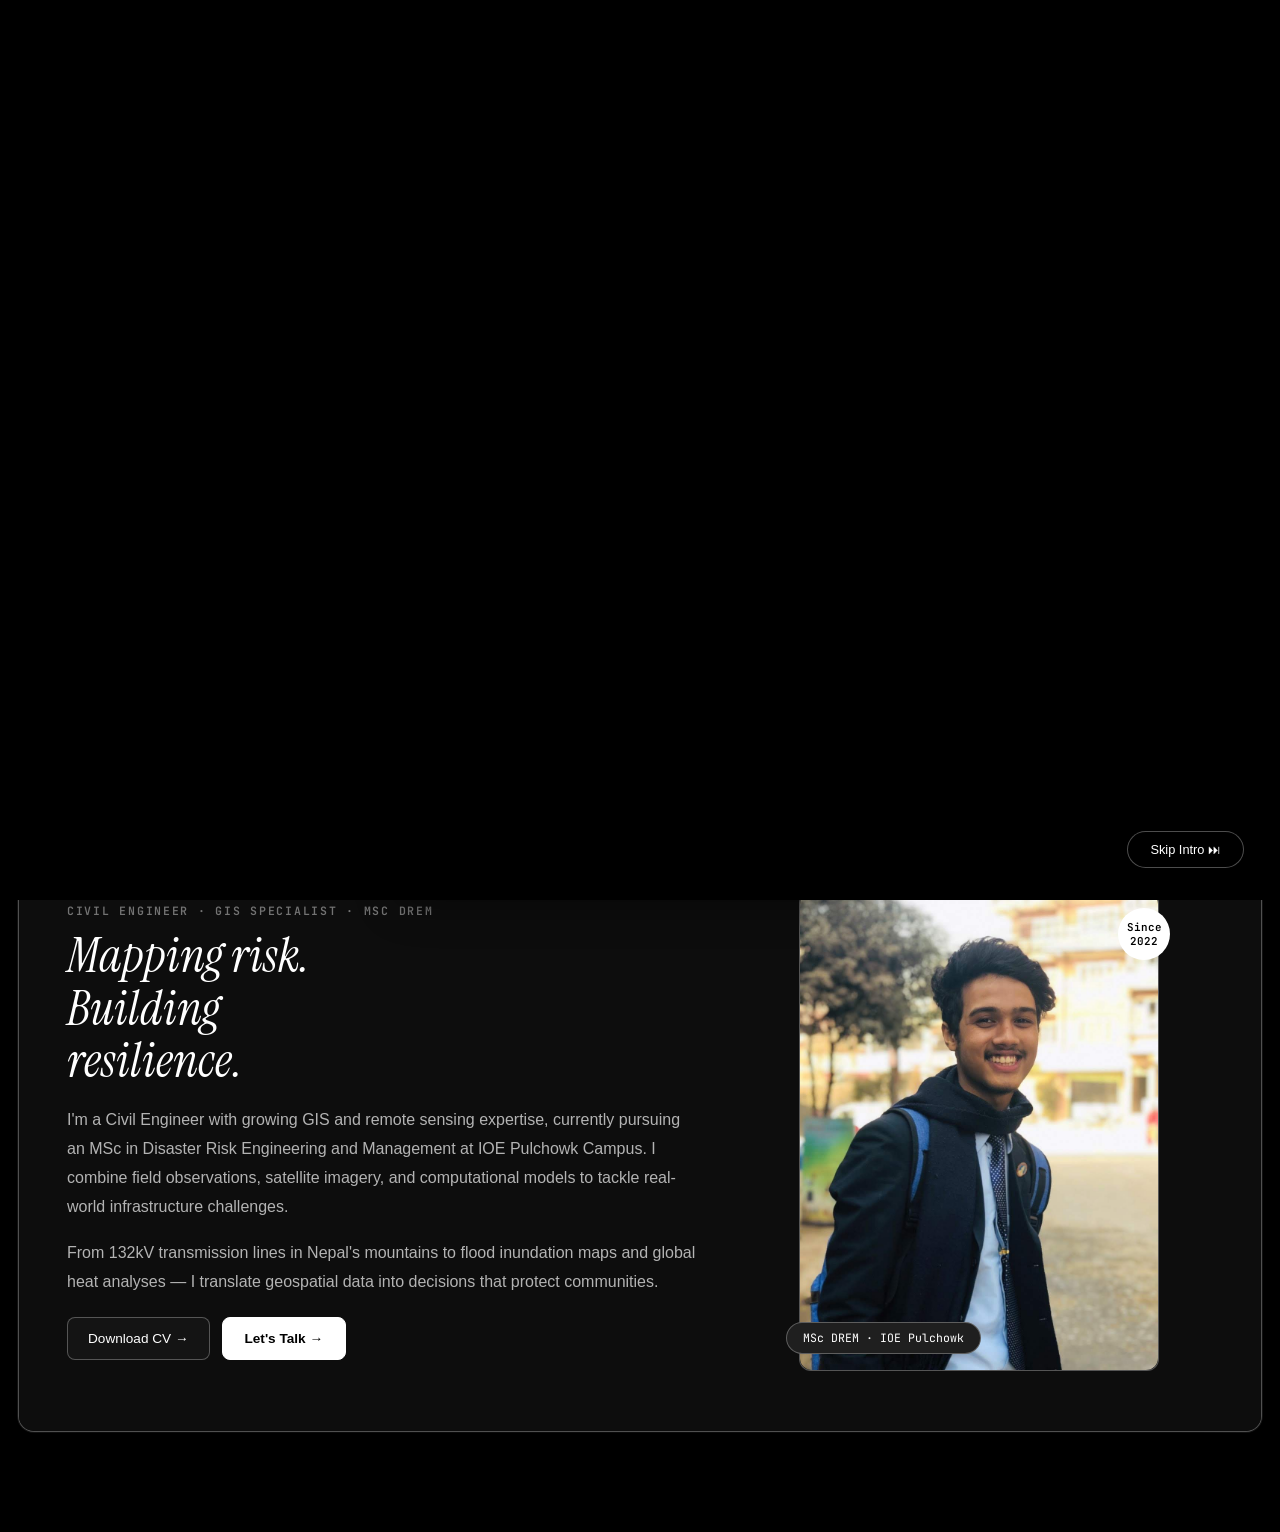
==== commit fcee3f1e: "update" ====
--- a/index.html
+++ b/index.html
@@ -1,1162 +1,1940 @@
 <!DOCTYPE html>
-<html lang="en" data-theme="light">
+<html lang="en" data-theme="dark">
 <head>
   <meta charset="UTF-8" />
   <meta name="viewport" content="width=device-width, initial-scale=1.0" />
-  <title>Abhishek Karki | Civil Engineer & GIS Expert</title>
-  <meta name="description" content="Portfolio of Abhishek Karki — Civil Engineer, GIS & Remote Sensing Specialist, MSc. DREM." />
+  <title>Abhishek Karki | Civil Engineer &amp; GIS Analyst</title>
+  <meta name="description" content="Portfolio of Abhishek Karki — Civil Engineer, GIS & Remote Sensing Specialist, MSc DREM at IOE Pulchowk. 132kV Transmission Lines, InSAR Geodesy, Flood & Landslide Modeling." />
+  
+  <!-- Apple San Francisco & Typography -->
   <link rel="preconnect" href="https://fonts.googleapis.com" />
-  <link href="https://fonts.googleapis.com/css2?family=Space+Grotesk:wght@300;400;500;600;700&family=Instrument+Serif:ital@0;1&family=JetBrains+Mono:wght@300;400&display=swap" rel="stylesheet" />
+  <link rel="preconnect" href="https://fonts.gstatic.com" crossorigin />
+  <link href="https://fonts.googleapis.com/css2?family=Instrument+Serif:ital@0;1&family=JetBrains+Mono:wght@400;500;600&family=Space+Grotesk:wght@400;500;600;700&display=swap" rel="stylesheet" />
+  
+  <!-- Font Awesome Icons -->
   <link rel="stylesheet" href="https://cdnjs.cloudflare.com/ajax/libs/font-awesome/6.5.0/css/all.min.css" />
 
-<style>
+  <style>
 /* ═══════════════════════════════════════════════════════
-   DESIGN TOKENS
+   macOS PURE BLACK & WHITE DESIGN SYSTEM
 ═══════════════════════════════════════════════════════ */
 :root {
-  --font-display: 'Instrument Serif', serif;
-  --font-body:    'Space Grotesk', sans-serif;
-  --font-mono:    'JetBrains Mono', monospace;
-  --ease-expo:    cubic-bezier(0.16, 1, 0.3, 1);
-  --ease-back:    cubic-bezier(0.34, 1.56, 0.64, 1);
-  --ease-smooth:  cubic-bezier(0.25, 0.46, 0.45, 0.94);
-  --paper-grain: url("data:image/svg+xml,%3Csvg viewBox='0 0 220 220' xmlns='http://www.w3.org/2000/svg'%3E%3Cfilter id='p'%3E%3CfeTurbulence type='fractalNoise' baseFrequency='0.9' numOctaves='2' stitchTiles='stitch'/%3E%3CfeColorMatrix type='saturate' values='0'/%3E%3C/filter%3E%3Crect width='100%25' height='100%25' filter='url(%23p)' opacity='0.45'/%3E%3C/svg%3E");
-  --bg-tint:      color-mix(in srgb, var(--bg) 90%, transparent);
-  --bg-card-tint: color-mix(in srgb, var(--bg-card) 90%, transparent);
-}
-
-/* DARK THEME — "Deep Navy" */
+  --font-system: -apple-system, BlinkMacSystemFont, "SF Pro Text", "SF Pro Display", "Helvetica Neue", Arial, sans-serif;
+  --font-display: 'Instrument Serif', Georgia, serif;
+  --font-mono: "SF Mono", "JetBrains Mono", Menlo, Consolas, monospace;
+
+  --ease-macos: cubic-bezier(0.16, 1, 0.3, 1);
+  --ease-bounce: cubic-bezier(0.34, 1.56, 0.64, 1);
+
+  --radius-window: 16px;
+  --radius-card: 12px;
+  --radius-btn: 8px;
+  --radius-dock: 20px;
+}
+
+/* macOS PURE BLACK & WHITE (DARK MODE - PURE MONOCHROME) */
 [data-theme="dark"] {
-  --bg:           #060b14;
-  --bg-card:      #0a1220;
-  --bg-elevated:  #0f1c2e;
-  --bg-glass:     rgba(10, 18, 32, 0.72);
-  --border:       rgba(255,255,255,0.06);
-  --border-bright:rgba(255,255,255,0.12);
-  --text-primary: #eaf1fb;
-  --text-secondary:#8fa3bf;
-  --text-muted:   #4c637f;
-  --accent:       #3b82f6;       /* Blue – primary brand accent */
-  --accent-glow:  rgba(59,130,246,0.18);
-  --accent-2:     #38bdf8;       /* Sky blue – secondary accent */
-  --accent-2-glow:rgba(56,189,248,0.14);
-  --amber:        #f59e0b;
-  --amber-glow:   rgba(245,158,11,0.12);
-  --gradient-hero: linear-gradient(135deg, #3b82f6 0%, #38bdf8 50%, #818cf8 100%);
-  --overlay-bg:   #060b14;
-}
-
-/* LIGHT THEME — "Blue & White" */
+  --macos-desktop: #000000;
+  --macos-menubar: rgba(15, 15, 15, 0.85);
+  --macos-window-bg: #0d0d0d;
+  --macos-titlebar: #141414;
+  --macos-tabbar: #111111;
+  --macos-tab-active: #1c1c1c;
+  --macos-tab-hover: #181818;
+  --macos-card: #141414;
+  --macos-card-hover: #1c1c1c;
+  --macos-card-elevated: #1f1f1f;
+  
+  --macos-border: rgba(255, 255, 255, 0.14);
+  --macos-border-bright: rgba(255, 255, 255, 0.28);
+  --macos-border-highlight: #ffffff;
+  
+  --macos-text: #ffffff;
+  --macos-text-secondary: #b3b3b3;
+  --macos-text-muted: #737373;
+  
+  --macos-accent: #ffffff;
+  --macos-accent-inverse: #000000;
+  
+  --macos-dock-bg: rgba(20, 20, 20, 0.75);
+  --macos-dock-border: rgba(255, 255, 255, 0.20);
+  --macos-shadow: 0 30px 80px rgba(0, 0, 0, 0.85), 0 0 0 1px rgba(255, 255, 255, 0.12);
+}
+
+/* macOS PURE BLACK & WHITE (LIGHT MODE - PURE MONOCHROME) */
 [data-theme="light"] {
-  --bg:           #f5f8fc;
-  --bg-card:      #ffffff;
-  --bg-elevated:  #eaf1fb;
-  --bg-glass:     rgba(255,255,255,0.80);
-  --border:       rgba(15,35,60,0.08);
-  --border-bright:rgba(15,35,60,0.16);
-  --text-primary: #0f2338;
-  --text-secondary:#48607e;
-  --text-muted:   #94a7bd;
-  --accent:       #2563eb;       /* Blue – primary brand accent */
-  --accent-glow:  rgba(37,99,235,0.16);
-  --accent-2:     #0ea5e9;       /* Sky blue – secondary accent */
-  --accent-2-glow:rgba(14,165,233,0.14);
-  --amber:        #b45309;
-  --amber-glow:   rgba(180,83,9,0.12);
-  --gradient-hero: linear-gradient(135deg, #2563eb 0%, #0ea5e9 50%, #38bdf8 100%);
-  --overlay-bg:   #f5f8fc;
+  --macos-desktop: #f5f5f7;
+  --macos-menubar: rgba(255, 255, 255, 0.85);
+  --macos-window-bg: #ffffff;
+  --macos-titlebar: #f0f0f2;
+  --macos-tabbar: #e5e5e8;
+  --macos-tab-active: #ffffff;
+  --macos-tab-hover: #ececee;
+  --macos-card: #ffffff;
+  --macos-card-hover: #f7f7f9;
+  --macos-card-elevated: #eeeeef;
+  
+  --macos-border: rgba(0, 0, 0, 0.12);
+  --macos-border-bright: rgba(0, 0, 0, 0.22);
+  --macos-border-highlight: #000000;
+  
+  --macos-text: #000000;
+  --macos-text-secondary: #4a4a4a;
+  --macos-text-muted: #808080;
+  
+  --macos-accent: #000000;
+  --macos-accent-inverse: #ffffff;
+  
+  --macos-dock-bg: rgba(255, 255, 255, 0.75);
+  --macos-dock-border: rgba(0, 0, 0, 0.15);
+  --macos-shadow: 0 25px 70px rgba(0, 0, 0, 0.12), 0 0 0 1px rgba(0, 0, 0, 0.08);
 }
 
 /* ═══════════════════════════════════════════════════════
-   RESET & BASE
+   RESET & NATIVE macOS CURSOR
 ═══════════════════════════════════════════════════════ */
-*, *::before, *::after { margin: 0; padding: 0; box-sizing: border-box; }
-html { scroll-behavior: smooth; font-size: 16px; }
+*, *::before, *::after {
+  margin: 0; padding: 0; box-sizing: border-box;
+}
+
+html, body {
+  scroll-behavior: smooth;
+  font-size: 16px;
+  height: 100%;
+  cursor: default; /* Native macOS arrow pointer */
+}
 
 body {
-  background: var(--bg);
-  color: var(--text-primary);
-  font-family: var(--font-body);
+  background: var(--macos-desktop);
+  color: var(--macos-text);
+  font-family: var(--font-system);
   font-weight: 400;
-  line-height: 1.6;
+  line-height: 1.55;
+  min-height: 100vh;
   overflow-x: hidden;
-  cursor: none;
-  transition: background 0.4s var(--ease-smooth), color 0.4s var(--ease-smooth);
-}
-
-/* Paper-fiber grain overlay — whole-site paper quality, no color shift */
-body::before {
-  content: '';
-  position: fixed; inset: 0;
-  background-image: url("data:image/svg+xml,%3Csvg viewBox='0 0 256 256' xmlns='http://www.w3.org/2000/svg'%3E%3Cfilter id='n'%3E%3CfeTurbulence type='fractalNoise' baseFrequency='0.78' numOctaves='3' stitchTiles='stitch'/%3E%3C/filter%3E%3Crect width='100%25' height='100%25' filter='url(%23n)' opacity='0.045'/%3E%3C/svg%3E");
-  pointer-events: none; z-index: 9000; opacity: 0.5; mix-blend-mode: multiply;
-}
-[data-theme="dark"] body::before { mix-blend-mode: overlay; opacity: 0.4; }
+  transition: background 0.3s ease, color 0.3s ease;
+}
+
+/* Clickable elements get authentic macOS pointer glove */
+a, button, .macos-tab, .dock-item, .site-pill-btn, .proj-single-card, 
+.fl-single-card, .cert-single-card, .traffic-dot, .btn-filter-pill, 
+.skill-orbit-bubble, .btn-lb-arrow, .site-thumb-item, .btn-close-modal {
+  cursor: pointer !important;
+}
+
+/* Subtle Monochrome macOS Vignette */
+.macos-wallpaper {
+  position: fixed; inset: 0; z-index: -1; pointer-events: none;
+  background: radial-gradient(circle at 50% 25%, rgba(255,255,255,0.04) 0%, transparent 65%);
+}
+[data-theme="light"] .macos-wallpaper {
+  background: radial-gradient(circle at 50% 25%, rgba(0,0,0,0.03) 0%, transparent 65%);
+}
 
 /* ═══════════════════════════════════════════════════════
-   CUSTOM CURSOR
-═══════════════════════════════════════════════════════ */
-#cursor-dot {
-  position: fixed; width: 6px; height: 6px;
-  background: var(--accent); border-radius: 50%;
-  pointer-events: none; z-index: 9999;
-  left: 0; top: 0; transform: translate(-50%,-50%);
-  transition: background 0.3s;
-  will-change: left, top;
-}
-#cursor-ring {
-  position: fixed; width: 36px; height: 36px;
-  border: 1px solid var(--border-bright);
-  border-radius: 50%; pointer-events: none;
-  z-index: 9998; left: 0; top: 0;
-  transform: translate(-50%,-50%);
-  transition: width 0.4s var(--ease-expo), height 0.4s var(--ease-expo),
-              border-color 0.3s, background 0.3s;
-  will-change: left, top;
-}
-body.cursor-hover #cursor-ring { width: 60px; height: 60px; border-color: var(--accent); background: var(--accent-glow); }
-body.cursor-hover #cursor-dot  { background: var(--accent); transform: translate(-50%,-50%) scale(0); }
-body.cursor-active #cursor-ring { transform: translate(-50%,-50%) scale(0.85); }
-
-/* ═══════════════════════════════════════════════════════
-   THEME TOGGLE
-═══════════════════════════════════════════════════════ */
-#theme-btn {
-  position: fixed; bottom: 32px; right: 32px;
-  z-index: 500; width: 48px; height: 48px;
-  background: var(--bg-elevated); border: 1px solid var(--border-bright);
-  border-radius: 50%; cursor: none;
-  display: flex; align-items: center; justify-content: center;
-  font-size: 1.1rem; color: var(--text-primary);
-  transition: all 0.3s var(--ease-expo);
-  box-shadow: 0 4px 24px rgba(0,0,0,0.2);
-}
-#theme-btn:hover { transform: scale(1.1); border-color: var(--accent); color: var(--accent); }
-[data-theme="dark"] #theme-btn .icon-moon { display: none; }
-[data-theme="light"] #theme-btn .icon-sun  { display: none; }
-
-/* ═══════════════════════════════════════════════════════
-   NAVIGATION
-═══════════════════════════════════════════════════════ */
-nav {
-  position: fixed; top: 0; left: 0; right: 0; z-index: 200;
-  display: flex; justify-content: space-between; align-items: center;
-  padding: 24px 64px;
-  transition: all 0.5s var(--ease-smooth);
-}
-nav.scrolled {
-  background: var(--bg-glass);
-  backdrop-filter: blur(20px) saturate(180%);
-  border-bottom: 1px solid var(--border);
-  padding: 16px 64px;
-}
-.nav-logo {
-  font-family: var(--font-mono); font-weight: 400; font-size: 0.95rem;
-  letter-spacing: 0.02em; text-decoration: none; color: var(--text-primary);
-  display: flex; align-items: center; gap: 8px;
-  transition: color 0.3s;
-}
-.nav-logo .logo-dot { width: 6px; height: 6px; border-radius: 50%; background: var(--accent); }
-.nav-logo:hover { color: var(--accent); }
-.nav-links { display: flex; gap: 36px; list-style: none; align-items: center; }
-.nav-links a {
-  font-size: 0.8rem; letter-spacing: 0.06em; text-transform: uppercase;
-  text-decoration: none; color: var(--text-secondary);
-  transition: color 0.25s; position: relative; padding-bottom: 2px;
-}
-.nav-links a::after {
-  content: ''; position: absolute; bottom: 0; left: 0; width: 0; height: 1px;
-  background: var(--accent); transition: width 0.3s var(--ease-expo);
-}
-.nav-links a:hover { color: var(--text-primary); }
-.nav-links a:hover::after { width: 100%; }
-.nav-cta {
-  background: transparent !important; color: var(--accent) !important;
-  border: 1px solid var(--accent) !important; border-radius: 6px !important;
-  padding: 6px 18px !important; font-size: 0.78rem !important;
-  letter-spacing: 0.08em !important; transition: all 0.3s !important;
-  opacity: 1 !important;
-}
-.nav-cta:hover { background: var(--accent) !important; color: var(--bg) !important; }
-.nav-cta::after { display: none; }
-
-/* ═══════════════════════════════════════════════════════
-   INTRO VIDEO — FULL SCREEN ONLY
+   FULLSCREEN INTRO VIDEO
 ═══════════════════════════════════════════════════════ */
 #intro-overlay {
-  position: fixed; inset: 0; z-index: 99999;
+  position: fixed; inset: 0; z-index: 99990;
   background: #000;
   display: flex; align-items: center; justify-content: center;
   overflow: hidden;
+  transition: opacity 0.5s var(--ease-macos);
 }
 #intro-video {
   position: absolute; inset: 0; width: 100%; height: 100%;
-  object-fit: cover; display: block; opacity: 1;
+  object-fit: cover; display: block;
+}
+.intro-controls {
+  position: absolute; bottom: 32px; right: 36px; z-index: 2;
+}
+.btn-skip-intro {
+  display: inline-flex; align-items: center; gap: 8px;
+  background: rgba(0, 0, 0, 0.85);
+  border: 1px solid rgba(255, 255, 255, 0.3);
+  color: #fff; padding: 10px 22px; border-radius: 100px;
+  font-family: var(--font-system); font-size: 0.8rem; font-weight: 500;
+  cursor: pointer; transition: all 0.25s var(--ease-macos);
+  box-shadow: 0 8px 24px rgba(0, 0, 0, 0.6);
+}
+.btn-skip-intro:hover {
+  background: #fff; color: #000; border-color: #fff;
+  transform: scale(1.05);
 }
 
 /* ═══════════════════════════════════════════════════════
-   BUTTONS
+   macOS TOP MENU BAR
 ═══════════════════════════════════════════════════════ */
-.btn {
+.macos-menubar {
+  position: fixed; top: 0; left: 0; right: 0; height: 30px;
+  background: var(--macos-menubar);
+  backdrop-filter: blur(25px) saturate(180%);
+  -webkit-backdrop-filter: blur(25px) saturate(180%);
+  border-bottom: 1px solid var(--macos-border);
+  display: flex; align-items: center; justify-content: space-between;
+  padding: 0 16px;
+  font-size: 0.82rem; font-weight: 500;
+  color: var(--macos-text);
+  z-index: 1000;
+  user-select: none;
+}
+.menubar-left {
+  display: flex; align-items: center; gap: 18px;
+}
+.apple-logo {
+  font-size: 1rem; color: var(--macos-text); cursor: pointer;
+}
+.menubar-app-name {
+  font-weight: 700; color: var(--macos-text);
+}
+.menubar-menu-items {
+  display: flex; gap: 16px; list-style: none;
+}
+.menubar-menu-items li {
+  color: var(--macos-text-secondary); cursor: pointer; transition: color 0.2s;
+}
+.menubar-menu-items li:hover { color: var(--macos-text); }
+
+.menubar-right {
+  display: flex; align-items: center; gap: 14px;
+  font-size: 0.8rem; color: var(--macos-text-secondary);
+}
+.btn-theme-toggle {
+  background: transparent; border: 1px solid var(--macos-border);
+  color: var(--macos-text); font-size: 0.78rem;
+  padding: 2px 8px; border-radius: 4px; cursor: pointer;
+  display: inline-flex; align-items: center; gap: 5px;
+  transition: all 0.2s;
+}
+.btn-theme-toggle:hover { background: var(--macos-card-hover); }
+
+@media (max-width: 768px) {
+  .menubar-menu-items { display: none; }
+}
+
+/* ═══════════════════════════════════════════════════════
+   macOS APPLICATION WINDOW ("SAFARI PORTFOLIO")
+═══════════════════════════════════════════════════════ */
+.macos-desktop-space {
+  padding: 44px 18px 100px;
+  max-width: 1440px;
+  margin: 0 auto;
+}
+
+.macos-window {
+  background: var(--macos-window-bg);
+  border: 1px solid var(--macos-border-bright);
+  border-radius: var(--radius-window);
+  box-shadow: var(--macos-shadow);
+  overflow: hidden;
+  position: relative;
+}
+
+/* ── Window Header & Traffic Lights ── */
+.window-titlebar {
+  background: var(--macos-titlebar);
+  border-bottom: 1px solid var(--macos-border);
+  display: flex; align-items: center;
+  padding: 10px 18px 0; gap: 16px;
+  user-select: none;
+}
+.traffic-lights {
+  display: flex; gap: 8px; align-items: center; padding-bottom: 10px;
+}
+.traffic-dot {
+  width: 12px; height: 12px; border-radius: 50%;
+  position: relative; cursor: pointer;
+}
+.dot-close    { background: #ff5f56; border: 1px solid #e0443e; }
+.dot-minimize { background: #ffbd2e; border: 1px solid #dea123; }
+.dot-maximize { background: #27c93f; border: 1px solid #1aab29; }
+.traffic-lights:hover .traffic-dot::after {
+  content: ''; position: absolute; inset: 0;
+  display: flex; align-items: center; justify-content: center;
+  font-size: 9px; line-height: 1; font-weight: 900; color: rgba(0,0,0,0.6);
+}
+.traffic-lights:hover .dot-close::after { content: '×'; }
+.traffic-lights:hover .dot-minimize::after { content: '−'; }
+.traffic-lights:hover .dot-maximize::after { content: '+'; }
+
+/* Safari / macOS Tabs Strip */
+.window-tabs-strip {
+  display: flex; gap: 4px; flex: 1;
+  overflow-x: auto; scrollbar-width: none;
+}
+.window-tabs-strip::-webkit-scrollbar { display: none; }
+
+.macos-tab {
   display: inline-flex; align-items: center; gap: 8px;
-  padding: 13px 32px; font-family: var(--font-body); font-size: 0.82rem;
-  font-weight: 500; letter-spacing: 0.06em; text-transform: uppercase;
-  text-decoration: none; border-radius: 8px; position: relative;
-  overflow: hidden; transition: all 0.35s var(--ease-expo); cursor: none;
-  border: none;
-}
-.btn-primary { background: var(--accent); color: var(--bg); }
-.btn-primary:hover { transform: translateY(-2px); box-shadow: 0 12px 32px var(--accent-glow); }
-.btn-ghost {
-  background: transparent; color: var(--text-primary);
-  border: 1px solid var(--border-bright);
-}
-.btn-ghost:hover { border-color: var(--accent); color: var(--accent); background: var(--accent-glow); transform: translateY(-2px); }
+  padding: 8px 16px 9px;
+  font-family: var(--font-system); font-size: 0.82rem; font-weight: 500;
+  color: var(--macos-text-secondary);
+  background: transparent;
+  border: 1px solid transparent; border-bottom: none;
+  border-top-left-radius: 8px; border-top-right-radius: 8px;
+  cursor: pointer; white-space: nowrap;
+  transition: all 0.2s ease;
+}
+.macos-tab:hover {
+  background: var(--macos-tab-hover); color: var(--macos-text);
+}
+.macos-tab.active {
+  background: var(--macos-window-bg);
+  color: var(--macos-text); font-weight: 600;
+  border-color: var(--macos-border);
+  border-top: 2px solid var(--macos-accent);
+}
+
+.window-right-actions {
+  display: flex; align-items: center; gap: 8px; padding-bottom: 10px;
+}
+.btn-resume-capsule {
+  display: inline-flex; align-items: center; gap: 6px;
+  background: var(--macos-accent); color: var(--macos-accent-inverse);
+  padding: 5px 12px; border-radius: 6px;
+  font-family: var(--font-system); font-size: 0.75rem; font-weight: 600;
+  text-decoration: none; cursor: pointer; transition: opacity 0.2s;
+}
+.btn-resume-capsule:hover { opacity: 0.85; }
+
+/* ── Safari Omnibar ── */
+.window-omnibar {
+  background: var(--macos-titlebar);
+  border-bottom: 1px solid var(--macos-border);
+  display: flex; align-items: center;
+  padding: 6px 18px; gap: 14px;
+}
+.nav-arrows { display: flex; gap: 4px; }
+.btn-omnibar-nav {
+  background: transparent; border: none;
+  color: var(--macos-text-muted); font-size: 0.82rem;
+  width: 26px; height: 26px; border-radius: 5px;
+  display: flex; align-items: center; justify-content: center;
+  cursor: pointer; transition: all 0.2s;
+}
+.btn-omnibar-nav:hover:not(:disabled) {
+  background: rgba(125, 125, 125, 0.15); color: var(--macos-text);
+}
+.btn-omnibar-nav:disabled { opacity: 0.35; cursor: default; }
+
+.url-capsule {
+  flex: 1; max-width: 620px; margin: 0 auto;
+  background: var(--macos-window-bg);
+  border: 1px solid var(--macos-border);
+  border-radius: 6px;
+  padding: 4px 14px;
+  display: flex; align-items: center; justify-content: space-between;
+  font-size: 0.78rem; font-family: var(--font-mono);
+  color: var(--macos-text-secondary);
+}
+.url-text-left { display: flex; align-items: center; gap: 8px; }
+.url-subpath { color: var(--macos-text); font-weight: 600; }
 
 /* ═══════════════════════════════════════════════════════
-   SECTIONS
+   WORKSTATION TAB PANES
 ═══════════════════════════════════════════════════════ */
-section { padding: 120px 64px; }
-.section-label {
+.workspace-viewport {
+  position: relative;
+  min-height: 720px;
+  background: var(--macos-window-bg);
+}
+
+.macos-pane {
+  display: none;
+  opacity: 0;
+  transform: translateY(14px);
+  padding: 40px 48px 60px;
+}
+.macos-pane.active {
+  display: block;
+  animation: macosFadeIn 0.35s var(--ease-macos) forwards;
+}
+@keyframes macosFadeIn {
+  from { opacity: 0; transform: translateY(14px); }
+  to   { opacity: 1; transform: translateY(0); }
+}
+
+@media (max-width: 900px) {
+  .macos-pane { padding: 24px 16px 40px; }
+  .url-capsule { display: none; }
+}
+
+.pane-section-header { margin-bottom: 30px; }
+.pane-kicker {
+  font-family: var(--font-mono); font-size: 0.72rem; font-weight: 600;
+  letter-spacing: 0.12em; text-transform: uppercase;
+  color: var(--macos-text-muted); margin-bottom: 6px;
+  display: flex; align-items: center; gap: 8px;
+}
+.pane-kicker::before {
+  content: ''; width: 14px; height: 1.5px; background: var(--macos-text);
+}
+.pane-heading {
+  font-size: clamp(1.8rem, 3.2vw, 2.6rem);
+  font-weight: 700; letter-spacing: -0.025em;
+  color: var(--macos-text); line-height: 1.2;
+}
+.pane-lead {
+  font-size: 0.98rem; color: var(--macos-text-secondary);
+  max-width: 720px; margin-top: 6px; line-height: 1.6;
+}
+
+/* ═══════════════════════════════════════════════════════
+   TAB 1: HERO & ABOUT (EXACT PRESERVED CONTENT)
+═══════════════════════════════════════════════════════ */
+.hero-center-box {
+  display: flex; flex-direction: column; align-items: center;
+  text-align: center; max-width: 860px; margin: 0 auto;
+  padding: 16px 0 36px;
+}
+
+.hero-tagline-capsule {
+  display: inline-flex; align-items: center; gap: 8px;
+  background: var(--macos-card-elevated);
+  border: 1px solid var(--macos-border);
+  padding: 5px 14px; border-radius: 100px;
   font-family: var(--font-mono); font-size: 0.72rem;
-  letter-spacing: 0.18em; text-transform: uppercase;
-  color: var(--accent); margin-bottom: 64px;
-  display: flex; align-items: center; gap: 12px; opacity: 0.9;
-}
-.section-label::before {
-  content: ''; width: 24px; height: 1px; background: var(--accent);
+  color: var(--macos-text-secondary); margin-bottom: 24px;
+}
+
+/* Centered Photo with Clean Monochrome Frame */
+.hero-photo-container {
+  position: relative; width: 200px; height: 200px;
+  margin: 0 auto 26px;
+}
+.radar-ring-pulse {
+  position: absolute; inset: -10px;
+  border-radius: 50%;
+  border: 1px dashed var(--macos-border-bright);
+  opacity: 0.5; animation: radarSpin 24s linear infinite;
+}
+@keyframes radarSpin {
+  from { transform: rotate(0deg); } to { transform: rotate(360deg); }
+}
+
+.hero-photo-circle {
+  width: 100%; height: 100%;
+  border-radius: 50%; overflow: hidden;
+  border: 2px solid var(--macos-text);
+  box-shadow: 0 14px 40px rgba(0, 0, 0, 0.4);
+  background: var(--macos-card);
+}
+.hero-photo-circle img {
+  width: 100%; height: 100%; object-fit: cover; display: block;
+}
+
+.hero-name-title {
+  font-family: var(--font-display);
+  font-style: italic; font-weight: 400;
+  font-size: clamp(3.2rem, 6.5vw, 5.2rem);
+  line-height: 0.96; letter-spacing: -0.03em;
+  color: var(--macos-text); margin-bottom: 16px;
+}
+.hero-subtitle-text {
+  font-size: clamp(0.98rem, 1.25vw, 1.12rem);
+  line-height: 1.7; color: var(--macos-text-secondary);
+  max-width: 580px; margin: 0 auto 28px;
+}
+
+/* Original Stats from index.backup.html */
+.hero-stats-row {
+  display: flex; gap: 40px; justify-content: center;
+  margin-bottom: 30px;
+}
+.hero-stat-item {
+  text-align: left; padding-left: 16px;
+  border-left: 2px solid var(--macos-border-bright);
+}
+.stat-big-num {
+  font-family: var(--font-display); font-style: italic;
+  font-size: 2.2rem; line-height: 1; color: var(--macos-text);
+}
+.stat-small-label {
+  font-family: var(--font-mono); font-size: 0.68rem;
+  letter-spacing: 0.08em; text-transform: uppercase;
+  color: var(--macos-text-muted); margin-top: 4px;
+}
+
+/* Hero Action Buttons */
+.hero-cta-bar {
+  display: flex; gap: 12px; justify-content: center; flex-wrap: wrap;
+  margin-bottom: 40px;
+}
+.macos-btn-primary {
+  display: inline-flex; align-items: center; gap: 8px;
+  background: var(--macos-accent); color: var(--macos-accent-inverse);
+  padding: 10px 22px; border-radius: var(--radius-btn);
+  font-family: var(--font-system); font-size: 0.85rem; font-weight: 600;
+  text-decoration: none; cursor: pointer; border: 1px solid var(--macos-accent);
+  transition: opacity 0.2s ease;
+}
+.macos-btn-primary:hover { opacity: 0.85; }
+
+.macos-btn-secondary {
+  display: inline-flex; align-items: center; gap: 8px;
+  background: var(--macos-card); color: var(--macos-text);
+  padding: 10px 20px; border-radius: var(--radius-btn);
+  font-family: var(--font-system); font-size: 0.85rem; font-weight: 500;
+  text-decoration: none; cursor: pointer;
+  border: 1px solid var(--macos-border-bright);
+  transition: all 0.2s ease;
+}
+.macos-btn-secondary:hover {
+  background: var(--macos-card-hover); border-color: var(--macos-text);
+}
+
+/* ── Integrated About Section (Tab 1 lower part) ── */
+.about-split-grid {
+  border-top: 1px solid var(--macos-border);
+  padding-top: 40px;
+  display: grid; grid-template-columns: 1.15fr 0.85fr;
+  gap: 46px; align-items: center; text-align: left;
+}
+.about-kicker-text {
+  font-family: var(--font-mono); font-size: 0.72rem; font-weight: 600;
+  letter-spacing: 0.15em; text-transform: uppercase;
+  color: var(--macos-text-muted); margin-bottom: 10px;
+}
+.about-heading-text {
+  font-family: var(--font-display); font-style: italic; font-weight: 400;
+  font-size: clamp(2.2rem, 3.8vw, 3rem); line-height: 1.1;
+  color: var(--macos-text); margin-bottom: 18px;
+}
+.about-body-text {
+  font-size: 1rem; line-height: 1.8;
+  color: var(--macos-text-secondary); margin-bottom: 18px;
+}
+
+.about-photo-card {
+  position: relative; width: 100%; max-width: 360px; aspect-ratio: 3 / 4;
+  border-radius: var(--radius-card); overflow: visible;
+  background: var(--macos-card); margin: 0 auto;
+  border: 1px solid var(--macos-border-bright);
+}
+.about-photo-card img {
+  width: 100%; height: 100%; object-fit: cover; display: block;
+  border-radius: var(--radius-card);
+}
+.about-accent-badge {
+  position: absolute; bottom: 16px; left: -14px;
+  background: var(--macos-card-elevated); border: 1px solid var(--macos-border-bright);
+  padding: 6px 16px; border-radius: 100px;
+  font-family: var(--font-mono); font-size: 0.72rem;
+  color: var(--macos-text); white-space: nowrap;
+}
+.about-year-circle {
+  position: absolute; top: 16px; right: -12px;
+  background: var(--macos-accent); color: var(--macos-accent-inverse);
+  border-radius: 50%; width: 52px; height: 52px;
+  display: flex; align-items: center; justify-content: center;
+  font-family: var(--font-mono); font-size: 0.68rem; text-align: center;
+  line-height: 1.3; font-weight: 600;
+}
+
+@media (max-width: 900px) {
+  .about-split-grid { grid-template-columns: 1fr; }
 }
 
 /* ═══════════════════════════════════════════════════════
-   REVEAL ANIMATIONS
+   TAB 2: EDUCATION (LARGE TILES WITH REAL DETAILS)
 ═══════════════════════════════════════════════════════ */
-.reveal {
-  opacity: 0; transform: translateY(40px);
-  transition: opacity 0.9s var(--ease-expo), transform 0.9s var(--ease-expo);
-}
-.reveal.visible { opacity: 1; transform: translateY(0); }
-.reveal-left { opacity: 0; transform: translateX(-50px); transition: opacity 0.9s var(--ease-expo), transform 0.9s var(--ease-expo); }
-.reveal-left.visible { opacity: 1; transform: translateX(0); }
-.reveal-scale { opacity: 0; transform: scale(0.92); transition: opacity 0.8s var(--ease-expo), transform 0.8s var(--ease-expo); }
-.reveal-scale.visible { opacity: 1; transform: scale(1); }
-.clip-reveal { opacity: 0; clip-path: inset(0 0 100% 0); transition: opacity 0.6s ease, clip-path 0.9s var(--ease-expo); }
-.clip-reveal.visible { opacity: 1; clip-path: inset(0 0 0% 0); }
-.delay-1 { transition-delay: 0.1s; }
-.delay-2 { transition-delay: 0.2s; }
-.delay-3 { transition-delay: 0.3s; }
-.delay-4 { transition-delay: 0.4s; }
-.delay-5 { transition-delay: 0.5s; }
+.edu-showcase-stack {
+  display: flex; flex-direction: column; gap: 32px;
+}
+.edu-macos-card {
+  background: var(--macos-card);
+  border: 1px solid var(--macos-border);
+  border-radius: var(--radius-card);
+  overflow: hidden; display: grid;
+  grid-template-columns: 42% 58%;
+  transition: all 0.25s ease;
+}
+.edu-macos-card:hover {
+  border-color: var(--macos-border-bright);
+  transform: translateY(-2px);
+}
+
+.edu-card-media {
+  position: relative; min-height: 320px; background: #000;
+  overflow: hidden;
+}
+.edu-card-media img {
+  width: 100%; height: 100%; object-fit: cover; display: block;
+  filter: contrast(1.05);
+}
+.edu-period-badge {
+  position: absolute; top: 14px; left: 14px;
+  background: rgba(0, 0, 0, 0.8);
+  border: 1px solid rgba(255, 255, 255, 0.2);
+  color: #fff; padding: 4px 12px; border-radius: 100px;
+  font-family: var(--font-mono); font-size: 0.7rem;
+}
+
+.edu-card-info {
+  padding: 30px 34px;
+  display: flex; flex-direction: column; justify-content: center;
+}
+.edu-degree-title {
+  font-size: 1.3rem; font-weight: 700; color: var(--macos-text);
+  line-height: 1.3; margin-bottom: 4px;
+}
+.edu-institution-title {
+  font-size: 0.92rem; color: var(--macos-text-secondary);
+  margin-bottom: 12px;
+}
+.edu-honors-pill {
+  display: inline-flex; align-items: center; gap: 8px;
+  background: var(--macos-card-elevated); border: 1px solid var(--macos-border-bright);
+  color: var(--macos-text); padding: 4px 12px; border-radius: 5px;
+  font-size: 0.78rem; font-weight: 600; font-family: var(--font-mono);
+  margin-bottom: 14px; width: fit-content;
+}
+
+.edu-details-box {
+  border-top: 1px solid var(--macos-border);
+  padding-top: 14px; margin-top: 4px;
+}
+.edu-details-subtitle {
+  font-family: var(--font-mono); font-size: 0.72rem; font-weight: 700;
+  text-transform: uppercase; color: var(--macos-text); margin-bottom: 8px;
+}
+.edu-real-bullets {
+  list-style: none; font-size: 0.88rem; line-height: 1.7;
+  color: var(--macos-text-secondary);
+}
+.edu-real-bullets li {
+  margin-bottom: 6px; padding-left: 16px; position: relative;
+}
+.edu-real-bullets li::before {
+  content: '▸'; position: absolute; left: 0; color: var(--macos-text);
+}
+
+@media (max-width: 900px) {
+  .edu-macos-card { grid-template-columns: 1fr; }
+  .edu-card-media { min-height: 220px; }
+  .edu-card-info { padding: 22px 18px; }
+}
 
 /* ═══════════════════════════════════════════════════════
-   HERO
+   TAB 3: WORK EXPERIENCE (PROMINENT & NOTICEABLE SELECTOR)
 ═══════════════════════════════════════════════════════ */
-#hero {
-  position: relative; min-height: 100vh; min-height: 700px;
+.exp-macos-console {
+  background: var(--macos-card);
+  border: 1px solid var(--macos-border);
+  border-radius: var(--radius-card);
+  overflow: hidden;
+}
+
+.exp-console-header {
+  background: var(--macos-titlebar);
+  border-bottom: 1px solid var(--macos-border);
+  padding: 18px 24px;
+}
+.exp-role-title {
+  font-size: 1.25rem; font-weight: 700; color: var(--macos-text);
+}
+.exp-role-sub {
+  font-family: var(--font-mono); font-size: 0.78rem; color: var(--macos-text-secondary);
+  margin-top: 2px;
+}
+
+/* PROMINENT SITE SELECTOR STRIP */
+.site-selector-label-bar {
+  background: var(--macos-card-elevated);
+  border-bottom: 1px solid var(--macos-border);
+  padding: 8px 20px;
+  display: flex; align-items: center; justify-content: space-between;
+  font-family: var(--font-mono); font-size: 0.72rem; color: var(--macos-text-muted);
+}
+.site-selector-label-bar span {
+  display: flex; align-items: center; gap: 6px;
+}
+
+.exp-sites-tabstrip {
+  background: var(--macos-tabbar);
+  border-bottom: 1px solid var(--macos-border);
+  display: grid;
+  grid-template-columns: repeat(auto-fit, minmax(200px, 1fr));
+  gap: 8px; padding: 12px 16px;
+}
+
+/* Big noticeable site button */
+.site-pill-btn {
+  background: var(--macos-card);
+  border: 1.5px solid var(--macos-border);
+  padding: 12px 14px; border-radius: 8px;
+  color: var(--macos-text-secondary);
+  font-family: var(--font-system); font-size: 0.85rem; font-weight: 600;
+  cursor: pointer;
+  display: flex; align-items: center; justify-content: space-between;
+  transition: all 0.2s ease;
+}
+.site-pill-btn:hover {
+  background: var(--macos-card-hover); color: var(--macos-text);
+  border-color: var(--macos-border-bright); transform: translateY(-2px);
+}
+.site-pill-btn.active {
+  background: var(--macos-accent); color: var(--macos-accent-inverse);
+  border-color: var(--macos-accent);
+  box-shadow: 0 4px 14px rgba(0,0,0,0.25);
+}
+.site-pill-btn .site-btn-left {
+  display: flex; align-items: center; gap: 8px;
+}
+.site-pill-btn .site-num-badge {
+  font-family: var(--font-mono); font-size: 0.72rem;
+  background: rgba(125,125,125,0.2); padding: 2px 6px; border-radius: 4px;
+}
+.site-pill-btn.active .site-num-badge {
+  background: var(--macos-accent-inverse); color: var(--macos-accent);
+}
+
+/* Split Active Site Display */
+.exp-site-showcase {
+  display: grid; grid-template-columns: 58% 42%;
+  min-height: 520px;
+}
+
+.site-viewer-panel {
+  background: #000;
+  display: flex; flex-direction: column;
+  border-right: 1px solid var(--macos-border);
+  position: relative;
+}
+.site-main-photo-wrap {
+  position: relative; flex: 1; min-height: 380px;
+  display: flex; align-items: center; justify-content: center;
+  overflow: hidden;
+}
+.site-main-photo-wrap img {
+  width: 100%; height: 100%; object-fit: cover; display: block;
+  cursor: pointer;
+}
+
+.site-nav-overlay-arrows {
+  position: absolute; top: 50%; width: 100%; transform: translateY(-50%);
+  display: flex; justify-content: space-between; padding: 0 16px;
+  pointer-events: none;
+}
+.btn-site-arr {
+  width: 38px; height: 38px; border-radius: 50%;
+  background: rgba(0, 0, 0, 0.8);
+  border: 1px solid rgba(255, 255, 255, 0.3);
+  color: #fff; display: flex; align-items: center; justify-content: center;
+  cursor: pointer; pointer-events: auto; transition: all 0.2s;
+}
+.btn-site-arr:hover { background: #fff; color: #000; }
+
+.site-photo-caption-bar {
+  position: absolute; bottom: 14px; left: 16px;
+  background: rgba(0, 0, 0, 0.85);
+  border: 1px solid rgba(255, 255, 255, 0.2);
+  padding: 5px 14px; border-radius: 5px;
+  font-family: var(--font-mono); font-size: 0.72rem; color: #fff;
+}
+
+/* Thumbnail Filmstrip */
+.site-thumbs-strip {
+  display: flex; gap: 8px; padding: 10px 16px;
+  background: var(--macos-titlebar);
+  border-top: 1px solid var(--macos-border);
+  overflow-x: auto; scrollbar-width: thin;
+}
+.site-thumb-item {
+  width: 60px; height: 44px; border-radius: 4px;
+  overflow: hidden; flex-shrink: 0; cursor: pointer;
+  border: 2px solid transparent; opacity: 0.55;
+  transition: all 0.2s;
+}
+.site-thumb-item img { width: 100%; height: 100%; object-fit: cover; }
+.site-thumb-item:hover { opacity: 1; }
+.site-thumb-item.active { border-color: var(--macos-text); opacity: 1; }
+
+/* Right Site Details */
+.site-details-panel {
+  padding: 30px 28px;
+  display: flex; flex-direction: column; justify-content: space-between;
+}
+.site-num-kicker {
+  font-family: var(--font-mono); font-size: 0.72rem; font-weight: 600;
+  color: var(--macos-text-muted); text-transform: uppercase; margin-bottom: 4px;
+}
+.site-dossier-heading {
+  font-size: 1.4rem; font-weight: 700; color: var(--macos-text);
+  line-height: 1.25; margin-bottom: 10px;
+}
+.site-dossier-paragraph {
+  font-size: 0.92rem; line-height: 1.7; color: var(--macos-text-secondary);
+  margin-bottom: 18px;
+}
+
+.site-real-tasks-box {
+  background: var(--macos-card-elevated);
+  border: 1px solid var(--macos-border);
+  border-radius: var(--radius-btn);
+  padding: 16px; margin-bottom: 18px;
+}
+.site-tasks-heading {
+  font-family: var(--font-system); font-size: 0.78rem; font-weight: 700;
+  text-transform: uppercase; color: var(--macos-text); margin-bottom: 8px;
+}
+.site-tasks-list {
+  list-style: none; font-size: 0.82rem; line-height: 1.6; color: var(--macos-text-secondary);
+}
+.site-tasks-list li {
+  margin-bottom: 6px; padding-left: 14px; position: relative;
+}
+.site-tasks-list li::before {
+  content: '✓'; position: absolute; left: 0; color: var(--macos-text); font-weight: 700;
+}
+
+.site-tags-wrap {
+  display: flex; flex-wrap: wrap; gap: 6px;
+}
+.site-tag-item {
+  background: var(--macos-card-elevated); border: 1px solid var(--macos-border);
+  padding: 3px 10px; border-radius: 4px;
+  font-family: var(--font-mono); font-size: 0.7rem; color: var(--macos-text-muted);
+}
+
+@media (max-width: 900px) {
+  .exp-sites-tabstrip { grid-template-columns: 1fr; }
+  .exp-site-showcase { grid-template-columns: 1fr; }
+  .site-viewer-panel { border-right: none; border-bottom: 1px solid var(--macos-border); }
+}
+
+/* ═══════════════════════════════════════════════════════
+   TAB 4: GIS PROJECTS (10 CASE STUDIES)
+═══════════════════════════════════════════════════════ */
+.proj-filter-row {
+  display: flex; flex-wrap: wrap; gap: 8px; margin-bottom: 24px;
+}
+.btn-filter-pill {
+  background: var(--macos-card); border: 1px solid var(--macos-border);
+  padding: 6px 14px; border-radius: 100px;
+  font-family: var(--font-system); font-size: 0.78rem; font-weight: 500;
+  color: var(--macos-text-secondary); cursor: pointer; transition: all 0.2s;
+}
+.btn-filter-pill:hover {
+  color: var(--macos-text); border-color: var(--macos-border-bright);
+}
+.btn-filter-pill.active {
+  background: var(--macos-accent); color: var(--macos-accent-inverse);
+  border-color: var(--macos-accent);
+}
+
+.proj-cards-grid {
+  display: grid;
+  grid-template-columns: repeat(auto-fill, minmax(330px, 1fr));
+  gap: 24px;
+}
+.proj-single-card {
+  background: var(--macos-card);
+  border: 1px solid var(--macos-border);
+  border-radius: var(--radius-card);
+  overflow: hidden; cursor: pointer;
+  display: flex; flex-direction: column; justify-content: space-between;
+  transition: all 0.25s ease;
+}
+.proj-single-card:hover {
+  border-color: var(--macos-text);
+  transform: translateY(-4px);
+}
+
+.proj-thumb-frame {
+  position: relative; width: 100%; aspect-ratio: 16 / 9;
+  background: #000; overflow: hidden;
+}
+.proj-thumb-frame img, .proj-thumb-frame video {
+  width: 100%; height: 100%; object-fit: cover; display: block;
+}
+.proj-type-badge {
+  position: absolute; top: 10px; left: 10px;
+  background: rgba(0, 0, 0, 0.8);
+  border: 1px solid rgba(255, 255, 255, 0.25);
+  color: #fff; padding: 2px 7px; border-radius: 4px;
+  font-family: var(--font-mono); font-size: 0.65rem;
+}
+
+.proj-info-box {
+  padding: 20px; flex: 1; display: flex; flex-direction: column; justify-content: space-between;
+}
+.proj-cat-text {
+  font-family: var(--font-mono); font-size: 0.68rem; color: var(--macos-text-muted);
+  margin-bottom: 6px;
+}
+.proj-name-heading {
+  font-size: 1.15rem; font-weight: 700; color: var(--macos-text);
+  line-height: 1.35; margin-bottom: 8px;
+}
+.proj-short-desc {
+  font-size: 0.85rem; line-height: 1.65; color: var(--macos-text-secondary);
+  margin-bottom: 14px;
+}
+.proj-tech-tags {
+  display: flex; flex-wrap: wrap; gap: 5px; margin-bottom: 14px;
+}
+.tech-tag-chip {
+  background: var(--macos-card-elevated); border: 1px solid var(--macos-border);
+  padding: 2px 7px; border-radius: 4px;
+  font-family: var(--font-mono); font-size: 0.65rem; color: var(--macos-text-muted);
+}
+.proj-card-bottom {
+  display: flex; align-items: center; justify-content: space-between;
+  border-top: 1px solid var(--macos-border); padding-top: 10px;
+  font-size: 0.75rem; font-weight: 600; color: var(--macos-text);
+}
+
+/* ═══════════════════════════════════════════════════════
+   TAB 5: INDEPENDENT & LABS (WITH VISIBLE PREVIEW IMAGES!)
+═══════════════════════════════════════════════════════ */
+.fl-cards-grid {
+  display: grid; grid-template-columns: repeat(auto-fill, minmax(320px, 1fr));
+  gap: 24px;
+}
+.fl-single-card {
+  background: var(--macos-card);
+  border: 1px solid var(--macos-border);
+  border-radius: var(--radius-card);
+  overflow: hidden; cursor: pointer;
+  display: flex; flex-direction: column; justify-content: space-between;
+  transition: all 0.25s ease;
+}
+.fl-single-card:hover {
+  border-color: var(--macos-text); transform: translateY(-3px);
+}
+
+/* Large Visible Thumbnail Frame on Independent Project Cards */
+.fl-media-preview-frame {
+  position: relative; width: 100%; aspect-ratio: 16 / 10;
+  background: #000; overflow: hidden;
+  border-bottom: 1px solid var(--macos-border);
+}
+.fl-media-preview-frame img, .fl-media-preview-frame video {
+  width: 100%; height: 100%; object-fit: cover; display: block;
+}
+.fl-count-pill {
+  position: absolute; top: 10px; right: 10px;
+  background: rgba(0, 0, 0, 0.8); border: 1px solid rgba(255, 255, 255, 0.25);
+  color: #fff; padding: 2px 8px; border-radius: 4px;
+  font-family: var(--font-mono); font-size: 0.65rem;
+}
+
+.fl-card-body {
+  padding: 20px; flex: 1; display: flex; flex-direction: column; justify-content: space-between;
+}
+.fl-card-header {
+  display: flex; align-items: center; justify-content: space-between;
+  margin-bottom: 8px;
+}
+.fl-year-badge {
+  font-family: var(--font-mono); font-size: 0.7rem; color: var(--macos-text);
+  background: var(--macos-card-elevated); padding: 2px 7px; border-radius: 4px;
+}
+.fl-title-text {
+  font-size: 1.15rem; font-weight: 700; color: var(--macos-text);
+  margin-bottom: 8px; line-height: 1.3;
+}
+.fl-desc-text {
+  font-size: 0.86rem; line-height: 1.65; color: var(--macos-text-secondary);
+  margin-bottom: 14px;
+}
+
+/* ═══════════════════════════════════════════════════════
+   TAB 6: TECH STACK & ORBIT (WITH REAL LOGOS & CLOUD HOVER)
+═══════════════════════════════════════════════════════ */
+.skills-orbit-layout {
+  display: grid; grid-template-columns: 1fr 1fr;
+  gap: 40px; align-items: center;
+}
+.skills-orbit-wrap-box {
+  position: relative; width: 100%; max-width: 520px; aspect-ratio: 1 / 1;
+  margin: 0 auto;
+}
+.skills-orbit-svg-box {
+  position: absolute; inset: 0; width: 100%; height: 100%;
+}
+.skills-orbit-svg-box line {
+  stroke: var(--macos-border-bright); stroke-width: 1.5; opacity: 0.45;
+  transition: all 0.25s;
+}
+.skills-orbit-svg-box line.hot {
+  stroke: var(--macos-text); stroke-width: 2.5; opacity: 1;
+}
+
+.skills-orbit-center-disk {
+  position: absolute; left: 50%; top: 50%; transform: translate(-50%, -50%);
+  width: 140px; height: 140px; border-radius: 50%;
+  background: var(--macos-card);
+  border: 2px solid var(--macos-text);
+  box-shadow: 0 0 30px rgba(125,125,125,0.15);
   display: flex; flex-direction: column; align-items: center; justify-content: center;
-  padding: 160px 64px 110px; overflow: hidden;
-  background: var(--bg-tint);
-  text-align: center;
-}
-
-/* Premium backdrop — blueprint grid + aurora mesh, whole site, fixed behind everything */
-.site-backdrop {
-  position: fixed; inset: 0; z-index: -1; overflow: hidden; pointer-events: none;
-  background-image:
-    linear-gradient(color-mix(in srgb, var(--text-primary) 6%, transparent) 1px, transparent 1px),
-    linear-gradient(90deg, color-mix(in srgb, var(--text-primary) 6%, transparent) 1px, transparent 1px);
-  background-size: 256px 256px;
-  -webkit-mask-image: radial-gradient(ellipse 90% 75% at 50% 28%, black 0%, transparent 80%);
-  mask-image: radial-gradient(ellipse 90% 75% at 50% 28%, black 0%, transparent 80%);
-}
-.site-backdrop::before {
-  content: ''; position: absolute; inset: -14%;
-  background:
-    radial-gradient(circle at 12% 16%, color-mix(in srgb, var(--accent) 42%, transparent) 0%, transparent 38%),
-    radial-gradient(circle at 88% 10%, color-mix(in srgb, var(--accent-2) 38%, transparent) 0%, transparent 40%),
-    radial-gradient(circle at 80% 78%, color-mix(in srgb, #34d399 26%, transparent) 0%, transparent 36%),
-    radial-gradient(circle at 14% 80%, color-mix(in srgb, #a78bfa 24%, transparent) 0%, transparent 36%),
-    radial-gradient(circle at 50% 42%, color-mix(in srgb, var(--accent) 16%, transparent) 0%, transparent 55%);
-  filter: blur(70px) saturate(1.2);
-  animation: meshDrift 36s ease-in-out infinite alternate;
-}
-.site-backdrop::after {
-  content: ''; position: absolute; inset: 0;
-  background-image:
-    linear-gradient(color-mix(in srgb, var(--text-primary) 4%, transparent) 1px, transparent 1px),
-    linear-gradient(90deg, color-mix(in srgb, var(--text-primary) 4%, transparent) 1px, transparent 1px);
-  background-size: 32px 32px;
-}
-@keyframes meshDrift {
-  0%   { transform: translate(0,0) scale(1) rotate(0deg); }
-  100% { transform: translate(-3.5%,2.5%) scale(1.08) rotate(2deg); }
-}
-@media (prefers-reduced-motion: reduce) {
-  .site-backdrop::before { animation: none !important; }
-}
-
-.hero-content {
-  position: relative; z-index: 2; max-width: 680px;
-  display: flex; flex-direction: column; align-items: center;
-}
-
-.hero-tag {
-  font-family: var(--font-mono); font-size: 0.72rem;
-  letter-spacing: 0.18em; text-transform: uppercase;
-  color: var(--accent); margin-bottom: 24px; display: block;
-}
-.hero-name {
-  font-family: var(--font-display); font-weight: 400; font-style: italic;
-  font-size: clamp(3.5rem, 8.5vw, 7.5rem); line-height: 0.97;
-  letter-spacing: -0.03em; margin-bottom: 40px; color: var(--text-primary);
-  text-align: center;
-}
-.hero-name .line { display: block; overflow: hidden; }
-.hero-name .word {
-  display: inline-block;
-  opacity: 1; transform: translateY(0);
-}
-
-.hero-photo-frame {
-  width: clamp(220px, 46vw, 620px); aspect-ratio: 1 / 1;
-  border-radius: 50%; overflow: hidden; position: relative;
-  margin: 0 auto 44px; background: var(--bg-elevated);
-  border: 1px solid var(--border-bright);
-  box-shadow: 0 30px 80px rgba(0,0,0,0.18), 0 0 0 12px var(--bg-card);
-}
-.hero-photo-frame::after {
-  content: ''; position: absolute; inset: -14px;
-  border-radius: 50%; border: 1px solid var(--accent); opacity: 0.3;
-}
-.hero-photo-frame img { width: 100%; height: 100%; object-fit: cover; display: block; }
-
-.hero-subtitle {
-  font-size: clamp(1rem, 1.3vw, 1.12rem); line-height: 1.7;
-  max-width: 480px; color: var(--text-secondary); margin: 0 auto 40px;
-  opacity: 1; transform: translateY(0);
-}
-
-.hero-stats {
-  position: relative; z-index: 2; display: flex; gap: 48px;
-  justify-content: center; margin-bottom: 44px;
-}
-.hero-stats > div { padding-left: 18px; border-left: 2px solid var(--border-bright); text-align: left; }
-.hero-stat-num { font-family: var(--font-display); font-style: italic; font-size: 2.2rem; color: var(--text-primary); line-height: 1; }
-.hero-stat-num span { color: var(--accent); }
-.hero-stat-label { font-family: var(--font-mono); font-size: 0.64rem; letter-spacing: 0.08em; text-transform: uppercase; color: var(--text-muted); margin-top: 6px; }
-
-.hero-cta {
-  display: inline-flex; gap: 14px; justify-content: center;
-  opacity: 1; transform: translateY(0);
-}
-
-.scroll-hint {
-  position: absolute; bottom: 40px; left: 50%; transform: translateX(-50%); z-index: 2;
-  display: flex; flex-direction: column; align-items: center; gap: 10px;
-  font-family: var(--font-mono); font-size: 0.66rem; letter-spacing: 0.14em;
-  text-transform: uppercase; color: var(--text-muted);
-}
-.scroll-line { width: 1px; height: 34px; background: linear-gradient(to bottom, var(--accent), transparent); position: relative; overflow: hidden; }
-.scroll-line::after {
-  content:''; position: absolute; top: -100%; left: 0; width: 100%; height: 100%;
-  background: var(--accent); animation: scrollLineDrop 2.2s ease-in-out infinite;
-}
-@keyframes scrollLineDrop { 0%{top:-100%} 60%,100%{top:100%} }
-
-@keyframes heroFadeUp { to { opacity: 1; transform: translateY(0); } }
-@keyframes wordRise { to { opacity: 1; transform: translateY(0); } }
+  text-align: center; gap: 6px; z-index: 3;
+}
+.skills-orbit-center-disk i { font-size: 1.6rem; color: var(--macos-text); }
+.skills-orbit-center-disk span {
+  font-family: var(--font-mono); font-size: 0.65rem; text-transform: uppercase;
+  color: var(--macos-text-secondary); line-height: 1.3;
+}
+
+.skills-nodes-container {
+  position: absolute; inset: 0; z-index: 4;
+}
+.skill-orbit-node {
+  position: absolute; transform: translate(-50%, -50%);
+  display: flex; flex-direction: column; align-items: center; gap: 5px;
+  cursor: pointer;
+}
+/* Slightly scaled overall size for application icons */
+.skill-orbit-bubble {
+  width: 58px; height: 58px; border-radius: 50%;
+  background: var(--macos-card); border: 1.5px solid var(--macos-border-bright);
+  display: flex; align-items: center; justify-content: center;
+  box-shadow: 0 4px 14px rgba(0,0,0,0.3);
+  transition: transform 0.25s var(--ease-macos), border-color 0.2s, background 0.2s;
+  padding: 11px;
+}
+.skill-orbit-node:hover .skill-orbit-bubble {
+  transform: scale(1.22); border-color: var(--macos-text);
+  background: var(--macos-card-hover);
+}
+.skill-orbit-bubble img.app-logo {
+  width: 100%; height: 100%; object-fit: contain;
+  filter: grayscale(100%) brightness(1.2);
+  transition: filter 0.2s;
+}
+.skill-orbit-node:hover .skill-orbit-bubble img.app-logo {
+  filter: grayscale(0%) brightness(1);
+}
+.skill-orbit-bubble i {
+  font-size: 1.3rem; color: var(--macos-text);
+}
+
+.skill-orbit-node span.node-label {
+  font-family: var(--font-mono); font-size: 0.68rem; color: var(--macos-text-muted);
+  background: var(--macos-card-elevated); padding: 2px 7px; border-radius: 4px;
+  white-space: nowrap; border: 1px solid var(--macos-border);
+}
+
+/* FLOATING CLOUD ON HOVER SHOWING REAL PORTFOLIO WORKS */
+.skills-hover-cloud {
+  position: fixed; z-index: 100050;
+  background: var(--macos-card);
+  border: 1px solid var(--macos-border-bright);
+  border-radius: var(--radius-card);
+  box-shadow: 0 16px 40px rgba(0,0,0,0.6);
+  padding: 14px; width: 280px;
+  display: none; pointer-events: auto;
+  transition: opacity 0.2s, transform 0.2s;
+}
+.skills-hover-cloud.show { display: block; animation: cloudFade 0.2s ease; }
+@keyframes cloudFade { from { opacity:0; transform: scale(0.95); } to { opacity:1; transform: scale(1); } }
+.cloud-header {
+  font-family: var(--font-mono); font-size: 0.68rem; text-transform: uppercase;
+  color: var(--macos-text-muted); margin-bottom: 8px; border-bottom: 1px solid var(--macos-border);
+  padding-bottom: 4px;
+}
+.cloud-items-list {
+  display: flex; flex-direction: column; gap: 8px;
+}
+.cloud-item-row {
+  display: flex; align-items: center; gap: 10px;
+  text-decoration: none; color: var(--macos-text);
+  padding: 4px; border-radius: 5px; cursor: pointer;
+  transition: background 0.15s;
+}
+.cloud-item-row:hover {
+  background: var(--macos-card-hover);
+}
+.cloud-thumb {
+  width: 48px; height: 36px; border-radius: 4px;
+  overflow: hidden; background: #000; flex-shrink: 0;
+}
+.cloud-thumb img { width: 100%; height: 100%; object-fit: cover; }
+.cloud-title-text {
+  font-size: 0.78rem; font-weight: 600; line-height: 1.25;
+}
+
+.skills-groups-stack {
+  display: flex; flex-direction: column; gap: 14px;
+}
+.skill-box-group {
+  background: var(--macos-card); border: 1px solid var(--macos-border);
+  border-radius: var(--radius-card); padding: 16px 18px;
+}
+.skill-group-label {
+  font-size: 0.88rem; font-weight: 700; color: var(--macos-text);
+  margin-bottom: 8px; display: flex; align-items: center; gap: 8px;
+}
+.skill-chips-row { display: flex; flex-wrap: wrap; gap: 6px; }
+.skill-chip {
+  background: var(--macos-card-elevated); border: 1px solid var(--macos-border);
+  padding: 3px 9px; border-radius: 4px;
+  font-family: var(--font-mono); font-size: 0.72rem; color: var(--macos-text-secondary);
+}
+
+@media (max-width: 900px) {
+  .skills-orbit-layout { grid-template-columns: 1fr; }
+  .skills-orbit-wrap-box { display: none; }
+}
 
 /* ═══════════════════════════════════════════════════════
-   ABOUT
+   TAB 7: CERTIFICATIONS & CREDENTIALS
 ═══════════════════════════════════════════════════════ */
-#about { background: var(--bg-tint); }
-.about-grid { display: grid; grid-template-columns: 1.1fr 0.9fr; gap: 60px; align-items: center; width: 100%; }
-.about-kicker {
-  font-family: var(--font-mono); font-size: 0.72rem;
-  letter-spacing: 0.18em; text-transform: uppercase;
-  color: var(--accent); margin-bottom: 20px;
-}
-.about-heading {
-  font-family: var(--font-display); font-weight: 400; font-style: italic;
-  font-size: clamp(2.2rem, 4.5vw, 3.8rem); line-height: 1.05;
-  letter-spacing: -0.02em; margin-bottom: 28px; color: var(--text-primary);
-}
-.about-text { font-size: 1.02rem; line-height: 1.85; color: var(--text-secondary); margin-bottom: 22px; }
-.about-image-wrap {
-  position: relative; width: 100%; max-width: 420px; aspect-ratio: 3/4; border-radius: 20px;
-  overflow: visible; background: var(--bg-elevated); margin: 0 auto;
-  box-shadow: 0 20px 50px rgba(0,0,0,0.3); border: 1px solid var(--border-bright);
-}
-.about-image-wrap img { width: 100%; height: 100%; object-fit: cover; display: block; border-radius: 20px; }
-.about-frame {
-  position: absolute; inset: -12px; border: 1px solid var(--accent);
-  border-radius: 20px; z-index: -1; opacity: 0.25;
-}
-.about-accent-pill {
-  position: absolute; bottom: 24px; left: -20px;
-  background: var(--bg-elevated); border: 1px solid var(--border-bright);
-  backdrop-filter: blur(12px);
-  border-radius: 100px; padding: 10px 20px;
-  font-family: var(--font-mono); font-size: 0.72rem;
-  color: var(--accent); letter-spacing: 0.06em;
-  white-space: nowrap; z-index: 2;
-}
-.about-year-badge {
-  position: absolute; top: 24px; right: -16px;
-  background: var(--accent); color: var(--bg);
-  border-radius: 50%; width: 64px; height: 64px;
+.cert-cards-grid {
+  display: grid; grid-template-columns: repeat(auto-fill, minmax(260px, 1fr));
+  gap: 20px; margin-bottom: 30px;
+}
+.cert-single-card {
+  background: var(--macos-card);
+  border: 1px solid var(--macos-border);
+  border-radius: var(--radius-card);
+  overflow: hidden; cursor: pointer;
+  transition: all 0.2s ease;
+}
+.cert-single-card:hover {
+  border-color: var(--macos-text); transform: translateY(-3px);
+}
+.cert-img-frame {
+  width: 100%; aspect-ratio: 4 / 3; background: #000; overflow: hidden;
+}
+.cert-img-frame img {
+  width: 100%; height: 100%; object-fit: cover; display: block;
+}
+.cert-info-wrap { padding: 14px 16px; }
+.cert-main-name {
+  font-size: 0.9rem; font-weight: 700; color: var(--macos-text);
+  line-height: 1.3; margin-bottom: 4px;
+}
+.cert-sub-issuer {
+  font-family: var(--font-mono); font-size: 0.7rem; color: var(--macos-text-muted);
+}
+
+.accreditation-ribbon { display: flex; flex-wrap: wrap; gap: 10px; }
+.accreditation-pill {
+  background: var(--macos-card); border: 1px solid var(--macos-border);
+  padding: 8px 14px; border-radius: 6px;
+  display: flex; align-items: center; gap: 8px;
+  font-family: var(--font-mono); font-size: 0.75rem; color: var(--macos-text);
+}
+
+/* ═══════════════════════════════════════════════════════
+   TAB 8: CONTACT CONSOLE
+═══════════════════════════════════════════════════════ */
+.contact-split-box {
+  display: grid; grid-template-columns: 1fr 1fr;
+  gap: 36px; align-items: start;
+}
+.contact-reach-card {
+  background: var(--macos-card); border: 1px solid var(--macos-border);
+  border-radius: var(--radius-card); padding: 14px 18px;
+  display: flex; align-items: center; justify-content: space-between;
+  text-decoration: none; color: inherit; cursor: pointer;
+  margin-bottom: 12px; transition: all 0.2s;
+}
+.contact-reach-card:hover {
+  border-color: var(--macos-text); transform: translateX(4px);
+}
+.reach-left { display: flex; align-items: center; gap: 12px; }
+.reach-icon {
+  width: 36px; height: 36px; border-radius: 6px;
+  background: var(--macos-card-elevated); color: var(--macos-text);
   display: flex; align-items: center; justify-content: center;
-  font-family: var(--font-mono); font-size: 0.7rem; font-weight: 400;
-  text-align: center; line-height: 1.3; z-index: 3;
+  font-size: 1rem;
+}
+.reach-title {
+  font-family: var(--font-mono); font-size: 0.68rem; color: var(--macos-text-muted);
+}
+.reach-val { font-size: 0.92rem; font-weight: 600; color: var(--macos-text); }
+
+.contact-form-card {
+  background: var(--macos-card);
+  border: 1px solid var(--macos-border);
+  border-radius: var(--radius-card);
+  padding: 26px;
+}
+.macos-input, .macos-textarea {
+  width: 100%; background: var(--macos-card-elevated);
+  border: 1px solid var(--macos-border);
+  border-radius: var(--radius-btn);
+  padding: 10px 14px; color: var(--macos-text);
+  font-family: var(--font-system); font-size: 0.9rem;
+  outline: none; margin-bottom: 14px;
+  transition: border-color 0.2s;
+}
+.macos-input:focus, .macos-textarea:focus { border-color: var(--macos-text); }
+.macos-textarea { min-height: 110px; resize: vertical; }
+
+@media (max-width: 900px) {
+  .contact-split-box { grid-template-columns: 1fr; }
 }
 
 /* ═══════════════════════════════════════════════════════
-   TECHNICAL STACK — VISUAL MIND-MAP
+   macOS FLOATING DOCK (BOTTOM DOCK)
 ═══════════════════════════════════════════════════════ */
-#skills { background: var(--bg-card-tint); padding-bottom: 140px; position: relative; overflow: hidden; }
-.skills-heading {
-  font-family: var(--font-display); font-weight: 400; font-style: italic;
-  font-size: clamp(2rem, 4vw, 3.2rem); letter-spacing: -0.02em;
-  margin-bottom: 12px; color: var(--text-primary); position: relative; z-index: 1;
-}
-.skills-sub {
-  font-family: var(--font-mono); font-size: 0.8rem; color: var(--text-muted);
-  letter-spacing: 0.02em; margin-bottom: 64px; position: relative; z-index: 1; max-width: 480px;
-}
-
-.skills-orbit-wrap {
-  position: relative; width: 100%; max-width: 920px; aspect-ratio: 1 / 1;
-  margin: 0 auto; z-index: 1;
-}
-.skills-orbit-lines { position: absolute; inset: 0; width: 100%; height: 100%; overflow: visible; z-index: 1; }
-.skills-orbit-lines line {
-  stroke: var(--border-bright); stroke-width: 1.4; opacity: 0;
-  transition: opacity .7s var(--ease-smooth), stroke .35s, stroke-width .35s;
-}
-.skills-orbit-lines line.in { opacity: 1; }
-.skills-orbit-lines line.hot { stroke-width: 2.4; }
-
-.skills-orbit-center {
-  position: absolute; left: 50%; top: 50%; transform: translate(-50%,-50%);
-  width: 210px; height: 210px; border-radius: 50%; z-index: 3;
-  background-color: var(--bg-elevated); background-image: var(--paper-grain);
-  background-blend-mode: multiply; background-size: 240px 240px;
-  border: 1px solid var(--border-bright);
-  display: flex; flex-direction: column; align-items: center; justify-content: center; gap: 10px;
-  text-align: center; box-shadow: 0 0 0 14px var(--bg-card), 0 40px 80px rgba(0,0,0,0.35);
-}
-.skills-orbit-center i { font-size: 2.3rem; color: var(--accent); }
-.skills-orbit-center span {
-  font-family: var(--font-mono); font-size: 0.78rem; letter-spacing: 0.1em;
-  text-transform: uppercase; color: var(--text-secondary); line-height: 1.4; padding: 0 10px;
-}
-
-.skills-orbit-node {
-  position: absolute; width: 176px; z-index: 2; transform: translate(-50%,-50%) scale(0.6);
-  display: flex; flex-direction: column; align-items: center; gap: 14px; text-align: center;
-  opacity: 0; transition: opacity .55s var(--ease-smooth), transform .55s var(--ease-back);
-  cursor: none;
-}
-.skills-orbit-node.in { opacity: 1; transform: translate(-50%,-50%) scale(1); }
-.skills-orbit-bubble {
-  --node-color: var(--accent);
-  width: 124px; height: 124px; border-radius: 50%;
-  background: linear-gradient(145deg, color-mix(in srgb, var(--node-color) 28%, var(--bg-elevated)) 0%, color-mix(in srgb, var(--node-color) 6%, var(--bg-elevated)) 100%);
-  border: 1px solid color-mix(in srgb, var(--node-color) 32%, var(--border));
-  box-shadow: inset 0 1px 0 color-mix(in srgb, white 30%, transparent), 0 10px 24px color-mix(in srgb, var(--node-color) 18%, transparent);
+.macos-dock {
+  position: fixed; bottom: 16px; left: 50%;
+  transform: translateX(-50%);
+  background: var(--macos-dock-bg);
+  backdrop-filter: blur(28px) saturate(180%);
+  -webkit-backdrop-filter: blur(28px) saturate(180%);
+  border: 1px solid var(--macos-dock-border);
+  box-shadow: 0 16px 40px rgba(0, 0, 0, 0.5);
+  border-radius: var(--radius-dock);
+  padding: 8px 14px;
+  display: flex; align-items: center; gap: 8px;
+  z-index: 1000;
+  user-select: none;
+}
+.dock-item {
+  position: relative;
+  width: 42px; height: 42px; border-radius: 9px;
+  background: var(--macos-card);
+  border: 1px solid var(--macos-border);
   display: flex; align-items: center; justify-content: center;
-  font-size: 2.4rem; position: relative; overflow: hidden;
-  transition: transform .4s var(--ease-expo), border-color .3s, background .4s, box-shadow .4s;
-}
-.skills-orbit-bubble i { color: var(--node-color); transition: color .3s; }
-.skills-orbit-bubble .brand-icon {
-  width: 54px; height: 54px; background-color: var(--node-color);
-  -webkit-mask-repeat: no-repeat; mask-repeat: no-repeat;
-  -webkit-mask-position: center; mask-position: center;
-  -webkit-mask-size: contain; mask-size: contain;
-  transition: background-color .3s;
-}
-.skills-orbit-bubble .logo-img {
-  width: 100%; height: 100%; object-fit: cover; display: block; border-radius: 50%;
-}
-.skills-orbit-bubble .logo-img.logo-contain {
-  width: 62%; height: 62%; object-fit: contain; border-radius: 0;
-  filter: drop-shadow(0 2px 6px rgba(0,0,0,0.15));
-}
-
-.skills-cloud {
-  position: fixed; z-index: 200; pointer-events: none;
-  opacity: 0; left: 0; top: 0;
-  transition: opacity .3s var(--ease-expo), transform .3s var(--ease-back);
-}
-.skills-cloud.show { opacity: 1; pointer-events: auto; }
-.skills-cloud-inner {
-  display: flex; gap: 14px; flex-wrap: wrap; padding: 20px;
-  max-width: 460px;
-  background-color: var(--bg-glass); background-image: var(--paper-grain);
-  background-blend-mode: multiply; backdrop-filter: blur(18px);
-  border: 1px solid var(--border-bright); border-radius: 18px;
-  box-shadow: 0 30px 70px rgba(15,35,60,0.24), 0 8px 20px rgba(15,35,60,0.12);
-}
-.skills-cloud-label { width: 100%; font-family: var(--font-mono); font-size: 0.68rem; letter-spacing: 0.08em; text-transform: uppercase; color: var(--text-muted); margin-bottom: 2px; }
-.skills-cloud-item { width: 96px; cursor: pointer; text-align: center; }
-.skills-cloud-item img { width: 96px; height: 70px; object-fit: cover; border-radius: 10px; border: 1px solid var(--border); transition: transform .25s, border-color .25s, box-shadow .25s; display: block; }
-.skills-cloud-item:hover img { transform: scale(1.08); border-color: var(--accent); box-shadow: 0 10px 24px rgba(15,35,60,0.2); }
-.skills-cloud-item span { display: block; font-size: 0.68rem; margin-top: 7px; color: var(--text-secondary); line-height: 1.35; }
-.skills-orbit-node:hover .skills-orbit-bubble {
-  transform: scale(1.16); border-color: var(--node-color);
-  background: linear-gradient(145deg, color-mix(in srgb, var(--node-color) 42%, var(--bg-elevated)) 0%, color-mix(in srgb, var(--node-color) 14%, var(--bg-elevated)) 100%);
-  box-shadow: inset 0 1px 0 color-mix(in srgb, white 35%, transparent), 0 18px 40px color-mix(in srgb, var(--node-color) 42%, transparent);
-}
-.skills-orbit-node span {
-  font-size: 0.72rem; font-weight: 500; line-height: 1.35;
-  color: var(--text-secondary); transition: color .3s;
-}
-.skills-orbit-node:hover span { color: var(--text-primary); }
-
-/* Mobile / narrow fallback — plain colorful grid */
-.skills-orbit-wrap.is-grid {
-  max-width: 100%; aspect-ratio: auto;
-  display: grid; grid-template-columns: repeat(auto-fill, minmax(190px, 1fr)); gap: 20px;
-}
-.skills-orbit-wrap.is-grid .skills-orbit-lines,
-.skills-orbit-wrap.is-grid .skills-orbit-center { display: none; }
-.skills-orbit-wrap.is-grid .skills-orbit-node {
-  position: static; transform: none !important; width: auto;
-  background: var(--bg-elevated); border: 1px solid var(--border); border-radius: 14px;
-  padding: 22px 12px;
-}
-.skills-orbit-wrap.is-grid .skills-orbit-node.in { transform: none !important; }
-.skills-orbit-wrap.is-grid .skills-orbit-bubble { margin: 0 auto; }
-
-/* ═══════════════════════════════════════════════════════
-   HORIZONTAL GALLERY
-═══════════════════════════════════════════════════════ */
-.horiz-section { padding: 120px 0; }
-.horiz-section .section-label { padding: 0 64px; }
-.horiz-intro { padding: 0 64px; margin-bottom: 56px; }
-.horiz-company {
-  font-family: var(--font-display); font-weight: 400; font-style: italic;
-  font-size: clamp(2rem, 4vw, 3.2rem); letter-spacing: -0.02em;
-  color: var(--text-primary);
-}
-.horiz-company-sub { margin-top: 8px; color: var(--text-secondary); font-size: 0.92rem; font-family: var(--font-mono); letter-spacing: 0.03em; }
-
-/* CASCADING STICKY STACK */
-.cine-stack { position: relative; padding: 0 64px 10px; }
-.cine-item { position: relative; height: 88vh; min-height: 520px; }
-.cine-item:last-child { height: auto; min-height: 0; }
-.cine-card {
-  position: sticky; width: 100%; height: 72vh; min-height: 440px; max-height: 620px;
-  border-radius: 26px; overflow: hidden; background: var(--bg-elevated);
-  border: 1px solid var(--border); box-shadow: 0 40px 90px rgba(0,0,0,0.28);
-  transition: box-shadow 0.4s;
-}
-.cine-card:hover { box-shadow: 0 50px 110px rgba(0,0,0,0.36); }
-.exp-hcard { width: 100%; height: 100%; position: relative; }
-.hcard-gallery { position: absolute; inset: 0; overflow: hidden; }
-.hcard-gallery img, .hcard-gallery video { position: absolute; inset: 0; width: 100%; height: 100%; object-fit: cover; opacity: 0; transition: opacity 0.65s ease, transform 8s linear; transform: scale(1.06); }
-.hcard-gallery img.active, .hcard-gallery video.active { opacity: 1; transform: scale(1); }
-.hcard-overlay { position: absolute; inset: 0; background: linear-gradient(to top, rgba(8,11,15,0.95) 0%, rgba(8,11,15,0.2) 55%, transparent 100%); z-index: 2; }
-[data-theme="light"] .hcard-overlay { background: linear-gradient(to top, rgba(15,23,42,0.9) 0%, rgba(15,23,42,0.15) 55%, transparent 100%); }
-.hcard-content { position: absolute; bottom: 0; left: 0; right: 0; z-index: 3; padding: 36px 40px; }
-.hcard-num { font-family: var(--font-display); font-style: italic; font-size: 5rem; font-weight: 400; line-height: 1; opacity: 0.1; letter-spacing: -0.04em; margin-bottom: -18px; color: #fff; }
-.hcard-title { font-weight: 600; font-size: 1.5rem; margin-bottom: 8px; color: #fff; }
-.hcard-desc { font-size: 0.88rem; opacity: 0.6; line-height: 1.6; margin-bottom: 16px; color: #fff; max-width: 560px; }
-.hcard-tags { display: flex; flex-wrap: wrap; gap: 6px; }
-.hcard-tag { font-family: var(--font-mono); font-size: 0.6rem; letter-spacing: 0.08em; text-transform: uppercase; padding: 4px 12px; border-radius: 100px; border: 1px solid rgba(255,255,255,0.2); color: rgba(255,255,255,0.6); }
-.hcard-dots { position: absolute; top: 20px; right: 20px; z-index: 4; display: flex; gap: 5px; }
-.hcard-dot { width: 5px; height: 5px; border-radius: 50%; background: rgba(255,255,255,0.3); border: none; cursor: pointer; transition: background 0.25s, transform 0.25s; }
-.hcard-dot.active { background: var(--accent); transform: scale(1.35); }
-.hcard-arrows { position: absolute; bottom: 100px; right: 20px; z-index: 4; display: flex; gap: 6px; }
-.hcard-arr { background: rgba(255,255,255,0.1); color: #fff; border: none; width: 32px; height: 32px; border-radius: 50%; cursor: pointer; font-size: 0.78rem; display: flex; align-items: center; justify-content: center; transition: background 0.25s, color 0.25s; }
-.hcard-arr:hover { background: var(--accent); color: var(--bg); }
-
-#experience { background: var(--bg-tint); }
-#freelance   { background: var(--bg-card-tint); }
-
-/* ═══════════════════════════════════════════════════════
-   PROJECTS
-═══════════════════════════════════════════════════════ */
-#projects { background: var(--bg-card-tint); }
-.projects-heading {
-  font-family: var(--font-display); font-weight: 400; font-style: italic;
-  font-size: clamp(2.2rem, 5vw, 4rem); letter-spacing: -0.02em;
-  margin-bottom: 64px; color: var(--text-primary);
-}
-.proj-card {
-  width: 100%; height: 100%; position: relative; overflow: hidden;
-  border-radius: inherit; cursor: none;
-}
-.proj-card-img { position: absolute; inset: 0; width: 100%; height: 100%; object-fit: cover; transition: transform 8s linear, opacity 0.65s ease; }
-.proj-card:hover .proj-card-img.active { transform: scale(1.06); }
-.proj-card-overlay { position: absolute; inset: 0; z-index: 1; background: linear-gradient(to top, rgba(8,11,15,0.94) 0%, rgba(8,11,15,0.2) 55%, transparent 100%); }
-[data-theme="light"] .proj-card-overlay { background: linear-gradient(to top, rgba(10,15,30,0.92) 0%, rgba(10,15,30,0.15) 55%, transparent 100%); }
-.proj-card-accent { position: absolute; top: 0; left: 0; right: 0; height: 2px; z-index: 4; background: var(--accent); transform: scaleX(0); transform-origin: left; transition: transform 0.5s var(--ease-expo); }
-.proj-card:hover .proj-card-accent { transform: scaleX(1); }
-.proj-num-badge {
-  position: absolute; top: 20px; right: 20px; z-index: 3;
-  font-family: var(--font-mono); font-weight: 300; font-size: 0.68rem;
-  letter-spacing: 0.1em; color: rgba(255,255,255,0.4);
-  background: rgba(255,255,255,0.06); padding: 4px 12px;
-  border-radius: 100px; backdrop-filter: blur(6px);
-}
-.proj-card-body { position: absolute; bottom: 0; left: 0; right: 0; z-index: 2; padding: 36px 40px; }
-.proj-card-cat { font-family: var(--font-mono); font-size: 0.64rem; letter-spacing: 0.14em; text-transform: uppercase; margin-bottom: 10px; opacity: 0.55; color: #fff; }
-.proj-card-title { font-weight: 600; font-size: 1.5rem; letter-spacing: -0.01em; margin-bottom: 8px; color: #fff; line-height: 1.25; }
-.proj-card-desc { font-size: 0.88rem; line-height: 1.65; opacity: 0.6; color: #fff; margin-bottom: 16px; max-width: 560px; }
-.proj-card-tags { display: flex; flex-wrap: wrap; gap: 6px; margin-bottom: 18px; }
-.proj-card-tag { font-family: var(--font-mono); font-size: 0.6rem; letter-spacing: 0.08em; text-transform: uppercase; padding: 4px 12px; border-radius: 100px; border: 1px solid rgba(255,255,255,0.2); color: rgba(255,255,255,0.6); }
-.proj-card-link {
-  display: inline-flex; align-items: center; gap: 7px;
-  font-family: var(--font-mono); font-size: 0.7rem; letter-spacing: 0.08em;
-  text-transform: uppercase; color: var(--accent); text-decoration: none;
-  border: none; background: none; cursor: pointer;
-  transition: gap 0.3s, opacity 0.3s;
-}
-.proj-card-link:hover { gap: 12px; opacity: 0.75; }
-
-/* ═══════════════════════════════════════════════════════
-   EDUCATION
-═══════════════════════════════════════════════════════ */
-#education { background: var(--bg-tint); }
-.edu-heading {
-  font-family: var(--font-display); font-weight: 400; font-style: italic;
-  font-size: clamp(2rem, 4vw, 3.2rem); letter-spacing: -0.02em;
-  margin-bottom: 56px; color: var(--text-primary);
-}
-.edu-grid { display: grid; grid-template-columns: repeat(auto-fit, minmax(340px, 1fr)); gap: 32px; }
-.edu-card {
-  background: var(--bg-card); border: 1px solid var(--border);
-  border-radius: 20px; overflow: hidden; position: relative;
-  transition: all 0.45s var(--ease-expo);
-  box-shadow: 0 14px 34px rgba(15,35,60,0.08), 0 2px 8px rgba(15,35,60,0.05);
-  display: flex; flex-direction: column;
-}
-.edu-card:hover { transform: translateY(-8px); box-shadow: 0 36px 70px rgba(15,35,60,0.18), 0 6px 16px rgba(15,35,60,0.08); border-color: var(--border-bright); }
-
-.edu-photo {
-  width: 100%; aspect-ratio: 16 / 10; position: relative; overflow: hidden;
-  background: linear-gradient(135deg, var(--bg-elevated) 0%, var(--border) 100%);
-}
-.edu-photo img { width: 100%; height: 100%; object-fit: cover; display: block; transition: transform 0.7s var(--ease-expo); }
-.edu-card:hover .edu-photo img { transform: scale(1.08); }
-.edu-photo::after {
-  content: ''; position: absolute; inset: 0; z-index: 1;
-  background: linear-gradient(to top, rgba(10,20,35,0.55) 0%, rgba(10,20,35,0.05) 55%, transparent 75%);
-}
-.edu-photo.img-fallback::before {
-  content: '\f19d'; font-family: 'Font Awesome 6 Free'; font-weight: 900;
-  position: absolute; inset: 0; z-index: 0;
-  display: flex; align-items: center; justify-content: center;
-  font-size: 2.6rem; color: var(--text-muted); opacity: 0.4;
-}
-.edu-period-pill {
-  position: absolute; top: 16px; left: 16px; z-index: 2;
-  font-family: var(--font-mono); font-size: 0.68rem; letter-spacing: 0.06em;
-  color: #fff; background: rgba(10,20,35,0.55); backdrop-filter: blur(6px);
-  border: 1px solid rgba(255,255,255,0.25); border-radius: 100px; padding: 6px 14px;
-}
-
-.edu-body {
-  padding: 32px 32px 36px; flex: 1; position: relative;
-  background-color: var(--bg-card); background-image: var(--paper-grain);
-  background-blend-mode: multiply; background-size: 220px 220px;
-}
-.edu-card::before {
-  content: ''; position: absolute; top: 0; left: 0; right: 0; height: 2px;
-  background: var(--accent); transform: scaleX(0); transform-origin: left;
-  transition: transform 0.5s var(--ease-expo); z-index: 3;
-}
-.edu-card:hover::before { transform: scaleX(1); }
-.edu-card h3 { font-weight: 600; font-size: 1.18rem; margin-bottom: 12px; line-height: 1.4; color: var(--text-primary); }
-.edu-card p { font-size: 0.92rem; color: var(--text-secondary); line-height: 1.8; }
-.edu-card .honors { margin-top: 12px; color: var(--amber) !important; font-family: var(--font-mono); font-size: 0.8rem !important; opacity: 1 !important; }
-
-/* ═══════════════════════════════════════════════════════
-   CERTIFICATIONS — SIMPLE CLEAN GALLERY
-═══════════════════════════════════════════════════════ */
-#certifications{background:var(--bg-card-tint);padding:120px 64px;}
-.certs-heading{
-  font-family:var(--font-display);font-weight:400;font-style:italic;
-  font-size:clamp(2rem,4vw,3.2rem);letter-spacing:-.02em;
-  margin-bottom:48px;color:var(--text-primary);
-}
-.cert-images-grid{
-  width:min(1180px,100%);margin:0 auto 36px;
-  display:grid;grid-template-columns:repeat(4,minmax(0,1fr));gap:20px;
-}
-.cert-simple-card{
-  background:#fff;border:1px solid rgba(25,84,125,.12);border-radius:16px;overflow:hidden;
-  box-shadow:0 10px 28px rgba(20,62,95,.08);cursor:pointer;
-  transition:transform .3s ease,box-shadow .3s ease,border-color .3s ease;
-}
-.cert-simple-card:hover{
-  transform:translateY(-6px);box-shadow:0 20px 42px rgba(20,62,95,.15);
-  border-color:rgba(23,105,170,.35);
-}
-.cert-simple-image{width:100%;aspect-ratio:4/3;background:#f3f7fa;overflow:hidden;}
-.cert-simple-image img{width:100%;height:100%;object-fit:cover;display:block;transition:transform .45s ease;}
-.cert-simple-card:hover .cert-simple-image img{transform:scale(1.035);}
-.cert-simple-info{padding:15px 16px 17px;}
-.cert-simple-title{font-size:.86rem;line-height:1.35;font-weight:650;color:#18364e;}
-.cert-simple-sub{margin-top:6px;font:500 .62rem var(--font-mono);line-height:1.45;color:#708394;}
-.cert-badges{display:flex;flex-wrap:wrap;gap:10px;}
-.cert-badge{
-  display:flex;align-items:center;gap:10px;background:var(--bg-elevated);
-  border-radius:100px;padding:8px 18px 8px 10px;border:1px solid var(--border);
-  transition:all .3s;cursor:default;
-}
-.cert-badge:hover{border-color:var(--accent);background:var(--accent-glow);transform:translateY(-2px);}
-.cert-badge-icon{
-  width:28px;height:28px;border-radius:50%;background:var(--accent-glow);
-  border:1px solid var(--accent);color:var(--accent);display:flex;align-items:center;
-  justify-content:center;font-size:.72rem;flex-shrink:0;
-}
-.cert-badge span{font-size:.78rem;font-weight:500;letter-spacing:.02em;color:var(--text-secondary);}
-@media(max-width:950px){.cert-images-grid{grid-template-columns:repeat(2,minmax(0,1fr));}}
-@media(max-width:560px){#certifications{padding:90px 20px}.cert-images-grid{grid-template-columns:1fr;gap:16px;}}
-/* ═══════════════════════════════════════════════════════
-   CONTACT
-═══════════════════════════════════════════════════════ */
-#contact {
-  background: var(--bg-tint); color: var(--text-primary);
-  text-align: center; position: relative; overflow: hidden;
-}
-#contact::before {
-  content: ''; position: absolute; top: -200px; left: 50%;
-  transform: translateX(-50%); width: 800px; height: 800px;
-  border-radius: 50%;
-  background: radial-gradient(circle, var(--accent-glow) 0%, transparent 70%);
-  pointer-events: none;
-}
-.contact-pre {
-  font-family: var(--font-mono); font-size: 0.72rem; letter-spacing: 0.2em;
-  text-transform: uppercase; color: var(--accent); margin-bottom: 24px;
-  position: relative; z-index: 1;
-}
-.contact-heading {
-  font-family: var(--font-display); font-weight: 400; font-style: italic;
-  font-size: clamp(3rem, 7vw, 6.5rem); letter-spacing: -0.04em;
-  line-height: 1.05; margin-bottom: 52px; position: relative; z-index: 1;
-  color: var(--text-primary);
-}
-.contact-heading .scramble { color: var(--accent); }
-.contact-links {
-  display: flex; gap: 28px; justify-content: center; margin-bottom: 44px;
-  position: relative; z-index: 1;
-}
-.contact-link {
-  font-family: var(--font-mono); font-size: 0.8rem; letter-spacing: 0.1em;
-  text-transform: uppercase; text-decoration: none; color: var(--text-secondary);
-  border-bottom: 1px solid var(--border-bright); padding-bottom: 3px;
-  transition: all 0.3s;
-}
-.contact-link:hover { color: var(--accent); border-color: var(--accent); }
-
-/* ═══════════════════════════════════════════════════════
-   DIVIDER
-═══════════════════════════════════════════════════════ */
-.section-divider {
-  height: 1px;
-  background: linear-gradient(to right, transparent, var(--border-bright), transparent);
-  margin: 0 64px;
-}
-
-/* ═══════════════════════════════════════════════════════
-   FOOTER
-═══════════════════════════════════════════════════════ */
-footer {
-  background: var(--bg-card-tint); color: var(--text-muted);
-  text-align: center; padding: 28px;
-  border-top: 1px solid var(--border);
-  font-family: var(--font-mono); font-size: 0.78rem; letter-spacing: 0.06em;
+  font-size: 1.1rem; color: var(--macos-text);
+  cursor: pointer;
+  transition: transform 0.2s var(--ease-bounce), background 0.2s;
+}
+.dock-item:hover {
+  transform: translateY(-8px) scale(1.18);
+  background: var(--macos-card-hover);
+}
+.dock-item.active {
+  color: var(--macos-text);
+}
+.dock-item.active::after {
+  content: ''; position: absolute; bottom: -5px; width: 4px; height: 4px;
+  border-radius: 50%; background: var(--macos-text);
+}
+.dock-divider {
+  width: 1px; height: 26px; background: var(--macos-border);
+}
+
+@media (max-width: 600px) {
+  .macos-dock { bottom: 8px; padding: 5px 8px; gap: 5px; }
+  .dock-item { width: 34px; height: 34px; font-size: 0.9rem; }
 }
 
 /* ═══════════════════════════════════════════════════════
    MODALS
 ═══════════════════════════════════════════════════════ */
-.fullscreen-modal {
-  position: fixed; inset: 0; background: rgba(0,0,0,0.97);
-  display: none; align-items: center; justify-content: center; z-index: 6000;
-}
-.fullscreen-modal.active { display: flex; }
-.fullscreen-modal img { max-width: 90vw; max-height: 90vh; object-fit: contain; border-radius: 10px; }
-.fullscreen-close {
-  position: absolute; top: 20px; right: 28px; font-size: 1.7rem;
-  color: var(--text-secondary); background: none; border: none; cursor: pointer;
-  opacity: 0.7; transition: opacity 0.2s, color 0.2s;
-}
-.fullscreen-close:hover { opacity: 1; color: var(--accent); }
-.fs-nav {
-  position: absolute; top: 50%; transform: translateY(-50%);
-  background: rgba(255,255,255,0.07); color: #fff; border: none;
-  font-size: 1.3rem; width: 48px; height: 48px;
+.macos-modal {
+  position: fixed; inset: 0; z-index: 100000;
+  background: rgba(0, 0, 0, 0.88);
+  backdrop-filter: blur(16px);
+  display: none; align-items: center; justify-content: center;
+  padding: 24px;
+}
+.macos-modal.active { display: flex; animation: modalIn 0.2s ease; }
+@keyframes modalIn { from { opacity: 0; } to { opacity: 1; } }
+
+.modal-inner-window {
+  background: var(--macos-window-bg);
+  border: 1px solid var(--macos-border-bright);
+  border-radius: var(--radius-window);
+  max-width: 860px; width: 100%; max-height: 88vh;
+  overflow-y: auto; padding: 30px; position: relative;
+  box-shadow: var(--macos-shadow);
+}
+.btn-close-modal {
+  position: absolute; top: 16px; right: 16px;
+  width: 30px; height: 30px; border-radius: 50%;
+  background: var(--macos-card-elevated); border: 1px solid var(--macos-border);
+  color: var(--macos-text); font-size: 0.95rem;
   display: flex; align-items: center; justify-content: center;
-  cursor: pointer; border-radius: 50%; transition: background 0.25s, color 0.25s;
-}
-.fs-nav:hover { background: var(--accent); color: var(--bg); }
-.fs-prev { left: 20px; } .fs-next { right: 20px; }
-.fs-caption { position: absolute; bottom: 20px; left: 50%; transform: translateX(-50%); color: rgba(255,255,255,0.5); font-family: var(--font-mono); font-size: 0.75rem; }
-
-.modal {
-  position: fixed; inset: 0; z-index: 2000;
-  background: rgba(0,0,0,0.6);
-  backdrop-filter: blur(16px);
-  display: flex; align-items: center; justify-content: center;
-  opacity: 0; pointer-events: none; transition: opacity 0.4s;
-}
-.modal.on { opacity: 1; pointer-events: all; }
-.modal-box {
-  background-color: var(--bg-elevated); background-image: var(--paper-grain);
-  background-blend-mode: multiply; background-size: 260px 260px;
-  border: 1px solid var(--border-bright);
-  border-radius: 18px; width: 90%; max-width: 680px;
-  max-height: 85vh; overflow-y: auto; padding: 40px;
-  position: relative; box-shadow: 0 32px 80px rgba(0,0,0,0.4);
-}
-.modal-close {
-  position: absolute; top: 18px; right: 22px; background: none;
-  border: none; font-size: 1.4rem; cursor: pointer;
-  color: var(--text-secondary); transition: color 0.2s;
-}
-.modal-close:hover { color: var(--accent); }
-.m-gallery { display: flex; flex-wrap: wrap; gap: 10px; margin-top: 18px; }
-.m-media-wrap { width: 96px; height: 72px; border-radius: 8px; overflow: hidden; cursor: pointer; position: relative; transition: transform 0.25s, opacity 0.25s; border: 1px solid var(--border); }
-.m-media-wrap:hover { transform: scale(1.05); opacity: 0.85; }
-.m-media-wrap img, .m-media-wrap video { width: 100%; height: 100%; object-fit: cover; }
-
-.carousel-modal, .video-modal { position: fixed; inset: 0; z-index: 3000; background: rgba(0,0,0,0.97); display: none; align-items: center; justify-content: center; }
-.carousel-modal.active, .video-modal.active { display: flex; }
-.carousel-content { position: relative; max-width: 90%; max-height: 90%; }
-.carousel-image { max-height: 72vh; max-width: 86vw; border-radius: 8px; display: block; }
-.carousel-caption { color: rgba(255,255,255,0.5); text-align: center; margin-top: 10px; font-family: var(--font-mono); font-size: 0.75rem; }
-.carousel-prev, .carousel-next { position: absolute; top: 50%; transform: translateY(-50%); background: rgba(255,255,255,0.08); color: #fff; border: none; font-size: 1.1rem; width: 44px; height: 44px; display: flex; align-items: center; justify-content: center; cursor: pointer; border-radius: 50%; transition: background 0.25s; }
-.carousel-prev:hover, .carousel-next:hover { background: var(--accent); color: var(--bg); }
-.carousel-prev { left: -56px; } .carousel-next { right: -56px; }
-.close-carousel { position: absolute; top: -34px; right: 0; color: rgba(255,255,255,0.7); background: none; border: none; font-size: 1.6rem; cursor: pointer; opacity: 0.6; transition: opacity 0.2s, color 0.2s; }
-.close-carousel:hover { opacity: 1; color: var(--accent); }
-.close-video { position: absolute; top: 18px; right: 26px; color: rgba(255,255,255,0.7); background: none; border: none; font-size: 1.6rem; cursor: pointer; opacity: 0.6; transition: opacity 0.2s, color 0.2s; }
-.close-video:hover { opacity: 1; color: var(--accent); }
-
-/* ═══════════════════════════════════════════════════════
-   RESPONSIVE
-═══════════════════════════════════════════════════════ */
-@media(max-width:1100px){
-  .cine-card{ height:64vh; }
-}
-@media(max-width:768px){
-  nav{ padding:18px 24px; }
-  nav.scrolled{ padding:14px 24px; }
-  .nav-links{ display:none; }
-  #hero, section{ padding:80px 24px; }
-  #certifications{ padding:80px 24px; }
-  .horiz-section{ padding:80px 0; }
-  .about-grid{ grid-template-columns:1fr; gap:44px; }
-  .exp-hcard{ height:100%; }
-  .cine-stack{ padding:0 24px 10px; }
-  .cine-item{ height:auto; min-height:0; margin-bottom:24px; }
-  .cine-card{ position:relative; top:0!important; height:56vh; min-height:360px; }
-  .horiz-intro{ padding-left:24px; padding-right:24px; }
-  .section-label{ padding-left:0!important; }
-  .horiz-section .section-label{ padding:0 24px; }
-  .skills-orbit-wrap.is-grid{ grid-template-columns:repeat(auto-fill,minmax(150px,1fr)); }
-  .hero-stats{ display:none; }
-  .cert-images-grid{ flex-direction:column; align-items:center; padding:8px 0 24px; }
-  .cert-img-card{ width:100%; max-width:420px; margin:0 0 24px; transform:rotate(0deg) translateY(0) !important; }
-  .cert-img-card:hover{ transform:translateY(-8px) scale(1.02) !important; }
-  .section-divider{ margin:0 24px; }
-  #theme-btn{ bottom:20px; right:20px; }
-  .about-accent-pill{ left:-5px; }
-}
-@media (prefers-reduced-motion: reduce) {
-  *, *::before, *::after { animation-duration: 0.01ms !important; transition-duration: 0.01ms !important; }
-}
-
-/* Premium certificate paper treatment */
-.cert-simple-card{
-  position:relative;
-  overflow:hidden;
-  border:1px solid rgba(31,78,121,.16);
-  border-radius:14px;
-  background:
-    linear-gradient(135deg,rgba(255,255,255,.98),rgba(247,250,252,.98)),
-    repeating-linear-gradient(0deg,rgba(31,78,121,.018) 0 1px,transparent 1px 4px);
-  box-shadow:0 14px 34px rgba(22,55,82,.10),0 3px 9px rgba(22,55,82,.06),inset 0 0 0 1px rgba(255,255,255,.85);
-  transition:transform .35s ease,box-shadow .35s ease,border-color .35s ease;
-}
-.cert-simple-card::before{
-  content:"";position:absolute;inset:9px;pointer-events:none;border:1px solid rgba(41,91,132,.12);border-radius:9px;z-index:2;
-}
-.cert-simple-card::after{
-  content:"";position:absolute;top:0;left:0;right:0;height:3px;
-  background:linear-gradient(90deg,transparent,var(--accent),transparent);opacity:.7;
-}
-.cert-simple-card:hover{
-  transform:translateY(-7px);
-  border-color:rgba(41,105,160,.30);
-  box-shadow:0 22px 46px rgba(22,55,82,.15),0 5px 12px rgba(22,55,82,.08),inset 0 0 0 1px rgba(255,255,255,.95);
-}
-.cert-simple-image{
-  margin:10px 10px 0;
-  width:calc(100% - 20px);
-  aspect-ratio:4/3;
-  background:#f6f8fa;
-  overflow:hidden;
-  border-radius:8px;
-  border:1px solid rgba(31,78,121,.10);
-  box-shadow:0 3px 10px rgba(22,55,82,.06);
-}
-.cert-simple-image img{filter:saturate(.98) contrast(1.01);}
-.cert-simple-info{padding:16px 18px 19px;}
-.cert-simple-title{letter-spacing:.005em;}
-.cert-simple-sub{letter-spacing:.06em;text-transform:uppercase;opacity:.82;}
-
-</style>
+  cursor: pointer; transition: all 0.2s;
+}
+.btn-close-modal:hover { background: var(--macos-text); color: var(--macos-accent-inverse); }
+
+.modal-media-grid {
+  display: grid; grid-template-columns: repeat(auto-fill, minmax(170px, 1fr));
+  gap: 10px; margin: 16px 0;
+}
+.modal-media-cell {
+  aspect-ratio: 4 / 3; border-radius: 6px; overflow: hidden;
+  background: #000; cursor: pointer;
+}
+.modal-media-cell img, .modal-media-cell video {
+  width: 100%; height: 100%; object-fit: cover;
+}
+
+/* Lightbox */
+.lightbox-overlay {
+  position: fixed; inset: 0; z-index: 100010;
+  background: rgba(0, 0, 0, 0.95);
+  display: none; align-items: center; justify-content: center;
+  flex-direction: column;
+}
+.lightbox-overlay.active { display: flex; }
+.lightbox-view-img {
+  max-width: 90vw; max-height: 80vh; object-fit: contain;
+  border-radius: 6px;
+}
+.lightbox-view-caption {
+  font-family: var(--font-mono); font-size: 0.82rem; color: #fff;
+  margin-top: 14px; text-align: center;
+}
+.lightbox-nav-btns {
+  position: absolute; top: 50%; width: 100%; transform: translateY(-50%);
+  display: flex; justify-content: space-between; padding: 0 24px;
+  pointer-events: none;
+}
+.btn-lb-arrow {
+  width: 44px; height: 44px; border-radius: 50%;
+  background: rgba(255, 255, 255, 0.18); border: none;
+  color: #fff; font-size: 1.1rem; display: flex; align-items: center; justify-content: center;
+  cursor: pointer; pointer-events: auto; transition: all 0.2s;
+}
+.btn-lb-arrow:hover { background: #fff; color: #000; }
+
+/* Video Player */
+.video-overlay-box {
+  position: fixed; inset: 0; z-index: 100020;
+  background: rgba(0, 0, 0, 0.95);
+  display: none; align-items: center; justify-content: center;
+}
+.video-overlay-box.active { display: flex; }
+.video-overlay-el { max-width: 90vw; max-height: 85vh; border-radius: 8px; }
+  </style>
 </head>
+
 <body>
 
-<div class="site-backdrop"></div>
-
-<!-- INTRO OVERLAY -->
+<!-- MONOCHROME WALLPAPER VIGNETTE -->
+<div class="macos-wallpaper"></div>
+
+<!-- ═══════════════════════════════════════════════════════
+     FULLSCREEN INTRO VIDEO
+═══════════════════════════════════════════════════════ -->
 <div id="intro-overlay">
   <video id="intro-video" autoplay playsinline preload="auto">
-    <source src="assets/intro.mp4" type="video/mp4">
+    <source src="assets/intro.mp4" type="video/mp4" />
   </video>
+  <div class="intro-controls">
+    <button class="btn-skip-intro" id="btnSkipIntro" title="Skip Intro [Esc]">
+      <span>Skip Intro ⏭</span>
+    </button>
+  </div>
 </div>
 
-<!-- CURSOR -->
-<div id="cursor-dot"></div>
-<div id="cursor-ring"></div>
-
-<!-- THEME TOGGLE -->
-<button id="theme-btn" title="Toggle theme" aria-label="Toggle dark/light theme">
-  <i class="fas fa-moon icon-moon"></i>
-  <i class="fas fa-sun icon-sun"></i>
-</button>
-
-<!-- NAV -->
-<nav id="mainNav">
-  <a href="#" class="nav-logo">
-    <span class="logo-dot"></span>
-    <span>abhishek.karki</span>
-  </a>
-  <ul class="nav-links">
-    <li><a href="#about">About</a></li>
-    <li><a href="#skills">Skills</a></li>
-    <li><a href="#experience">Experience</a></li>
-    <li><a href="#projects">Work</a></li>
-    <li><a href="#freelance">Projects</a></li>
-    <li><a href="#contact">Contact</a></li>
-    <li><a href="cv.html" target="_blank" class="nav-cta">Resume</a></li>
-  </ul>
-</nav>
-
-<!-- HERO -->
-<section id="hero">
-  <div class="hero-content">
-    <span class="hero-tag">NEC Reg. #80593 · Kathmandu, Nepal</span>
-    <h1 class="hero-name">
-      <span class="line"><span class="word">Abhishek</span></span>
-      <span class="line"><span class="word">Karki</span></span>
-    </h1>
-    <div class="hero-photo-frame">
-      <img src="assets/profile.jpg" alt="Abhishek Karki">
+<!-- ═══════════════════════════════════════════════════════
+     macOS TOP MENU BAR
+═══════════════════════════════════════════════════════ -->
+<header class="macos-menubar">
+  <div class="menubar-left">
+    <span class="apple-logo" onclick="switchMacTab('overview')"></span>
+    <span class="menubar-app-name">Abhishek Karki</span>
+    <ul class="menubar-menu-items">
+      <li onclick="switchMacTab('overview')">Overview</li>
+      <li onclick="switchMacTab('education')">Education</li>
+      <li onclick="switchMacTab('experience')">Work Experience</li>
+      <li onclick="switchMacTab('projects')">Projects</li>
+      <li onclick="switchMacTab('skills')">Skills</li>
+      <li onclick="switchMacTab('contact')">Contact</li>
+    </ul>
+  </div>
+
+  <div class="menubar-right">
+    <div class="menubar-status-item">
+      <button class="btn-theme-toggle" id="themeToggleBtn" title="Toggle Black/White Mode">
+        <i class="fas fa-circle-half-stroke"></i>
+        <span>Theme</span>
+      </button>
     </div>
-    <p class="hero-subtitle">Civil Engineer &amp; GIS Analyst — merging field insight with satellite intelligence to map a resilient world.</p>
-    <div class="hero-stats">
-      <div>
-        <div class="hero-stat-num">2<span>+</span></div>
-        <div class="hero-stat-label">Years Field Exp.</div>
+    <div class="menubar-status-item">
+      <i class="fas fa-wifi"></i>
+    </div>
+    <div class="menubar-status-item">
+      <span id="macMenuClock">12:00 PM</span>
+    </div>
+  </div>
+</header>
+
+<!-- ═══════════════════════════════════════════════════════
+     macOS APPLICATION WINDOW
+═══════════════════════════════════════════════════════ -->
+<div class="macos-desktop-space">
+  <main class="macos-window">
+    
+    <!-- Titlebar & Tabs Strip -->
+    <div class="window-titlebar">
+      <!-- Traffic Light Controls -->
+      <div class="traffic-lights">
+        <span class="traffic-dot dot-close" onclick="alert('System Protection: Abhishek\\'s Portfolio cannot be closed!')"></span>
+        <span class="traffic-dot dot-minimize" onclick="switchMacTab('overview')"></span>
+        <span class="traffic-dot dot-maximize" onclick="toggleWindowFullscreen()"></span>
       </div>
-      <div>
-        <div class="hero-stat-num">9</div>
-        <div class="hero-stat-label">GIS Projects</div>
+
+      <!-- Safari Tabs Strip -->
+      <nav class="window-tabs-strip" id="macTabsStrip">
+        <button class="macos-tab active" data-tab="overview">
+          <i class="fas fa-home tab-icon"></i>
+          <span>Overview</span>
+        </button>
+        <button class="macos-tab" data-tab="education">
+          <i class="fas fa-graduation-cap tab-icon"></i>
+          <span>Education</span>
+        </button>
+        <button class="macos-tab" data-tab="experience">
+          <i class="fas fa-briefcase tab-icon"></i>
+          <span>Work Experience</span>
+        </button>
+        <button class="macos-tab" data-tab="projects">
+          <i class="fas fa-satellite tab-icon"></i>
+          <span>Projects</span>
+        </button>
+        <button class="macos-tab" data-tab="freelance">
+          <i class="fas fa-compass-drafting tab-icon"></i>
+          <span>Independent</span>
+        </button>
+        <button class="macos-tab" data-tab="skills">
+          <i class="fas fa-layer-group tab-icon"></i>
+          <span>Tech Stack</span>
+        </button>
+        <button class="macos-tab" data-tab="certifications">
+          <i class="fas fa-certificate tab-icon"></i>
+          <span>Certifications</span>
+        </button>
+        <button class="macos-tab" data-tab="contact">
+          <i class="fas fa-paper-plane tab-icon"></i>
+          <span>Contact</span>
+        </button>
+      </nav>
+
+      <!-- Right Action -->
+      <div class="window-right-actions">
+        <a href="cv.html" target="_blank" class="btn-resume-capsule">
+          <i class="fas fa-file-pdf"></i>
+          <span>Resume</span>
+        </a>
       </div>
     </div>
-    <div class="hero-cta">
-      <a href="#projects" class="btn btn-primary magnetic">View Work →</a>
-      <a href="#contact" class="btn btn-ghost magnetic">Let's Talk</a>
-    </div>
-  </div>
-  <div class="scroll-hint"><div class="scroll-line"></div><span>Scroll</span></div>
-</section>
-
-<!-- ABOUT -->
-<section id="about">
-  <div class="section-label reveal">About me</div>
-  <div class="about-grid">
-    <div>
-      <div class="about-kicker reveal">Civil Engineer · GIS Specialist · MSc DREM</div>
-      <h2 class="about-heading reveal">Mapping risk.<br>Building<br><em>resilience.</em></h2>
-      <p class="about-text reveal delay-1">I'm a Civil Engineer with growing GIS and remote sensing expertise, currently pursuing an MSc in Disaster Risk Engineering and Management at IOE Pulchowk Campus. I combine field observations, satellite imagery, and computational models to tackle real-world infrastructure challenges.</p>
-      <p class="about-text reveal delay-2">From 132kV transmission lines in Nepal's mountains to flood inundation maps and global heat analyses — I translate geospatial data into decisions that protect communities.</p>
-      <a href="cv.html" target="_blank" class="btn btn-ghost magnetic reveal delay-3" style="margin-top:18px">Download CV →</a>
-    </div>
-    <div class="about-image-wrap clip-reveal delay-2">
-      <div class="about-frame"></div>
-      <img src="./assets/profile.jpg" alt="Abhishek Karki" loading="lazy">
-      <div class="about-accent-pill">MSc DREM · IOE Pulchowk</div>
-      <div class="about-year-badge">Since<br>2022</div>
-    </div>
-  </div>
-</section>
-
-<div class="section-divider"></div>
-
-<!-- SKILLS -->
-<section id="skills">
-  <div class="section-label">Technical stack</div>
-  <h2 class="skills-heading reveal">Technical Competencies.</h2>
-  <p class="skills-sub reveal">Tools and methods orbiting one core practice — geospatial civil engineering for disaster risk.</p>
-  <div class="skills-orbit-wrap" id="skillsOrbitWrap">
-    <svg class="skills-orbit-lines" id="skillsOrbitLines"></svg>
-    <div class="skills-orbit-center">
-      <i class="fas fa-layer-group"></i>
-      <span>Software &amp;<br>Technical Stack</span>
-    </div>
-    <div class="skills-orbit-nodes-layer" id="skillsOrbitNodes"></div>
-  </div>
-</section>
-
-<!-- EXPERIENCE -->
-<section id="experience" class="horiz-section">
-  <div class="section-label reveal">Work history</div>
-
-  <div class="horiz-intro reveal">
-    <div class="horiz-company">Civil Engineer</div>
-    <div class="horiz-company-sub">Sigma Con Pvt. Ltd &nbsp;·&nbsp; Aug 2023 – Jul 2025 &nbsp;·&nbsp; 132kV Transmission Lines &amp; Substation Projects</div>
-  </div>
-  <div class="cine-stack" id="expCineStack"></div>
-</section>
-
-<!-- PROJECTS -->
-<section id="projects" class="horiz-section">
-  <div class="section-label reveal">Portfolio</div>
-  <div class="horiz-intro reveal">
-    <div class="horiz-company">Featured Case Studies.</div>
-    <div class="horiz-company-sub"><span id="projCount"></span> selected studies</div>
-  </div>
-  <div class="cine-stack" id="projCineStack"></div>
-</section>
-
-<!-- FREELANCE -->
-<section id="freelance" class="horiz-section">
-  <div class="section-label reveal">Independent work</div>
-  <div class="horiz-intro reveal">
-    <div class="horiz-company">Freelance &amp; Academic Projects</div>
-    <div class="horiz-company-sub">7 selected works</div>
-  </div>
-  <div class="cine-stack" id="flCineStack"></div>
-</section>
-
-<!-- EDUCATION -->
-<section id="education">
-  <div class="section-label reveal">Academics</div>
-  <h2 class="edu-heading reveal">Education.</h2>
-  <div class="edu-grid">
-    <div class="edu-card reveal delay-1">
-      <div class="edu-photo">
-        <span class="edu-period-pill">2026 – Present</span>
-        <img src="assets/Pulchwok.jpg" alt="Tribhuvan University, IOE Pulchowk campus" loading="lazy" onerror="this.parentElement.classList.add('img-fallback');this.remove()">
+
+    <!-- Safari Omnibar -->
+    <div class="window-omnibar">
+      <div class="nav-arrows">
+        <button class="btn-omnibar-nav" id="btnMacBack" title="Back"><i class="fas fa-chevron-left"></i></button>
+        <button class="btn-omnibar-nav" id="btnMacFwd" title="Forward"><i class="fas fa-chevron-right"></i></button>
+        <button class="btn-omnibar-nav" id="btnMacReload" title="Reload Tab"><i class="fas fa-rotate-right"></i></button>
       </div>
-      <div class="edu-body">
-        <h3>MSc Disaster Risk Engineering and Management (DREM)</h3>
-        <p>Tribhuvan University, IOE Pulchowk</p>
+
+      <div class="url-capsule">
+        <div class="url-text-left">
+          <i class="fas fa-lock" style="font-size:0.7rem;"></i>
+          <span>abhishek-karki.geo/</span><span class="url-subpath" id="macUrlPath">overview</span>
+        </div>
+        <div>NEC Reg. #80593</div>
       </div>
     </div>
-    <div class="edu-card reveal delay-2">
-      <div class="edu-photo">
-        <span class="edu-period-pill">2022</span>
-        <img src="assets/KhEC_Gallery_01.jpg" alt="Khwopa Engineering College campus" loading="lazy" onerror="this.parentElement.classList.add('img-fallback');this.remove()">
-      </div>
-      <div class="edu-body">
-        <h3>B.E. Civil Engineering</h3>
-        <p>Khwopa Engineering College · CGPA 3.43</p>
-        <p class="honors">🏅 Ranked 1st in 7th &amp; 8th semesters</p>
-      </div>
+
+    <!-- ═══════════════════════════════════════════════════════
+         WORKSPACE TAB PANES
+    ═══════════════════════════════════════════════════════ -->
+    <div class="workspace-viewport">
+
+      <!-- ─────────────────────────────────────────────
+           TAB 1: OVERVIEW (HERO & ABOUT COMBINED)
+      ───────────────────────────────────────────── -->
+      <section class="macos-pane active" id="pane-overview">
+        <div class="hero-center-box">
+          <div class="hero-tagline-capsule">
+            <span>NEC Reg. #80593 · Kathmandu, Nepal</span>
+          </div>
+
+          <!-- Centered Profile Photo -->
+          <div class="hero-photo-container">
+            <div class="radar-ring-pulse"></div>
+            <div class="hero-photo-circle">
+              <img src="assets/profile.jpg" alt="Abhishek Karki" />
+            </div>
+          </div>
+
+          <h1 class="hero-name-title">Abhishek Karki</h1>
+          <p class="hero-subtitle-text">Civil Engineer &amp; GIS Analyst — merging field insight with satellite intelligence to map a resilient world.</p>
+
+          <!-- Real Stats from index.backup.html -->
+          <div class="hero-stats-row">
+            <div class="hero-stat-item">
+              <div class="stat-big-num">2<span>+</span></div>
+              <div class="stat-small-label">Years Field Exp.</div>
+            </div>
+            <div class="hero-stat-item">
+              <div class="stat-big-num">9</div>
+              <div class="stat-small-label">GIS Projects</div>
+            </div>
+          </div>
+
+          <!-- Hero CTAs -->
+          <div class="hero-cta-bar">
+            <button class="macos-btn-primary" onclick="switchMacTab('education')">Explore Education →</button>
+            <button class="macos-btn-secondary" onclick="switchMacTab('experience')">View Work Experience</button>
+            <button class="macos-btn-secondary" onclick="switchMacTab('projects')">Featured Projects</button>
+          </div>
+        </div>
+
+        <!-- Integrated About Section (Real text from index.backup.html) -->
+        <div class="about-split-grid">
+          <div>
+            <div class="about-kicker-text">Civil Engineer · GIS Specialist · MSc DREM</div>
+            <h2 class="about-heading-text">Mapping risk.<br>Building<br><em>resilience.</em></h2>
+            <p class="about-body-text">
+              I'm a Civil Engineer with growing GIS and remote sensing expertise, currently pursuing an MSc in Disaster Risk Engineering and Management at IOE Pulchowk Campus. I combine field observations, satellite imagery, and computational models to tackle real-world infrastructure challenges.
+            </p>
+            <p class="about-body-text">
+              From 132kV transmission lines in Nepal's mountains to flood inundation maps and global heat analyses — I translate geospatial data into decisions that protect communities.
+            </p>
+            <div style="display:flex; gap:12px; margin-top:20px;">
+              <a href="cv.html" target="_blank" class="macos-btn-secondary">Download CV →</a>
+              <button class="macos-btn-primary" onclick="switchMacTab('contact')">Let's Talk →</button>
+            </div>
+          </div>
+
+          <div class="about-photo-card">
+            <img src="./assets/profile.jpg" alt="Abhishek Karki" loading="lazy" />
+            <div class="about-accent-badge">MSc DREM · IOE Pulchowk</div>
+            <div class="about-year-circle">Since<br>2022</div>
+          </div>
+        </div>
+      </section>
+
+      <!-- ─────────────────────────────────────────────
+           TAB 2: EDUCATION (LARGE TILES WITH REAL DETAILS)
+      ───────────────────────────────────────────── -->
+      <section class="macos-pane" id="pane-education">
+        <div class="pane-section-header">
+          <div class="pane-kicker">Academics</div>
+          <h2 class="pane-heading">Education.</h2>
+          <p class="pane-lead">Academic qualifications and engineering research foundations.</p>
+        </div>
+
+        <div class="edu-showcase-stack">
+          
+          <!-- IOE Pulchowk MSc DREM -->
+          <article class="edu-macos-card">
+            <div class="edu-card-media">
+              <span class="edu-period-badge">2026 – Present</span>
+              <img src="assets/Pulchwok.jpg" alt="Tribhuvan University IOE Pulchowk campus" loading="lazy" />
+            </div>
+            <div class="edu-card-info">
+              <h3 class="edu-degree-title">MSc Disaster Risk Engineering and Management (DREM)</h3>
+              <div class="edu-institution-title">Tribhuvan University, IOE Pulchowk Campus</div>
+
+              <div class="edu-details-box">
+                <div class="edu-details-subtitle">What I am studying here:</div>
+                <ul class="edu-real-bullets">
+                  <li>Disaster Risk Engineering and Management (DREM) combining engineering design with data-driven infrastructure monitoring.</li>
+                  <li>Application of Satellite Remote Sensing and GIS in disaster risk mapping, ground deformation tracking, and climate hazard assessment.</li>
+                  <li>Hydrodynamic flood inundation modeling (HEC-RAS 2D) and mountain terrain hazard zonation.</li>
+                </ul>
+              </div>
+            </div>
+          </article>
+
+          <!-- Khwopa Engineering College B.E. Civil -->
+          <article class="edu-macos-card">
+            <div class="edu-card-media">
+              <span class="edu-period-badge">2018 – 2022</span>
+              <img src="assets/KhEC_Gallery_01.jpg" alt="Khwopa Engineering College campus" loading="lazy" />
+            </div>
+            <div class="edu-card-info">
+              <h3 class="edu-degree-title">B.E. Civil Engineering</h3>
+              <div class="edu-institution-title">Khwopa Engineering College · CGPA 3.43</div>
+              <div class="edu-honors-pill">🏅 Ranked 1st in 7th &amp; 8th semesters</div>
+
+              <div class="edu-details-box">
+                <div class="edu-details-subtitle">Academic Projects &amp; Field Studies:</div>
+                <ul class="edu-real-bullets">
+                  <li><strong>Survey Camp (5th Semester):</strong> 15-day field survey using total station and auto level; prepared topographic maps, road alignment, profiles, cross sections, contour maps.</li>
+                  <li><strong>ABI Pier Project (4th Semester):</strong> Designed Adjustable Base Isolation Pier system; prototype + seismic load analysis; presented on Earthquake Day.</li>
+                  <li><strong>Estimation and Costing (7th Semester):</strong> Cost estimation, rate analysis, detailed BOQ for a 3-story residential building.</li>
+                  <li><strong>Sisneri Landslide Study (8th Semester Capstone):</strong> Drone survey, geotechnical investigation and GeoStudio SLOPE/W stability analysis; hydrological data from GEE; designed gabion walls, drains, soil reinforcements.</li>
+                </ul>
+              </div>
+            </div>
+          </article>
+
+          <!-- Sainik Awasiya Mahavidyalaya -->
+          <article class="edu-macos-card">
+            <div class="edu-card-media">
+              <span class="edu-period-badge">2074 BS</span>
+              <img src="https://www.turantcall.com/storage/listing_banner/1697428982-348444720_3468496020090461_9123865563158913651_n.jpg" alt="Sainik Awasiya Mahavidyalaya campus entrance" loading="lazy" />
+            </div>
+            <div class="edu-card-info">
+              <h3 class="edu-degree-title">+2 Science (NEB)</h3>
+              <div class="edu-institution-title">Sainik Awasiya Mahavidhyalaya, Sallaghari, Bhaktapur</div>
+
+              <div class="edu-details-box">
+                <div class="edu-details-subtitle">Field of Study:</div>
+                <ul class="edu-real-bullets">
+                  <li>Physical Sciences with comprehensive training in Higher Mathematics, Physics, and Chemistry.</li>
+                </ul>
+              </div>
+            </div>
+          </article>
+
+        </div>
+      </section>
+
+      <!-- ─────────────────────────────────────────────
+           TAB 3: WORK EXPERIENCE (PROMINENT CLICKABLE FORMAT)
+      ───────────────────────────────────────────── -->
+      <section class="macos-pane" id="pane-experience">
+        <div class="pane-section-header">
+          <div class="pane-kicker">Work history</div>
+          <h2 class="pane-heading">Work Experience.</h2>
+          <p class="pane-lead">Civil Engineer with Sigma Con Pvt. Ltd &nbsp;·&nbsp; Aug 2023 – Jul 2025 &nbsp;·&nbsp; 132kV Transmission Lines &amp; Substation Projects.</p>
+        </div>
+
+        <div class="exp-macos-console">
+          <!-- Prominent Scope Header -->
+          <div class="exp-console-header">
+            <div class="exp-role-title">Sigma Con Pvt. Ltd — Site Civil Engineer</div>
+            <div class="exp-role-sub">Aug 2023 – Jul 2025 &nbsp;·&nbsp; 132kV Transmission Lines &amp; Substation Projects across Nepal</div>
+          </div>
+
+          <!-- Highly Noticeable Clickable Site Selector Strip -->
+          <div class="site-selector-label-bar">
+            <span><i class="fas fa-hand-pointer"></i> <strong>Click Any Site Below to Inspect Photos &amp; Field Notes:</strong></span>
+            <span>5 Active Project Sites</span>
+          </div>
+
+          <nav class="exp-sites-tabstrip" id="macSiteTabs" aria-label="Select Work Site">
+            <!-- Populated via JS with prominent bold buttons -->
+          </nav>
+
+          <!-- Split Showcase -->
+          <div class="exp-site-showcase">
+            <!-- Left: Photo Viewer -->
+            <div class="site-viewer-panel">
+              <div class="site-main-photo-wrap">
+                <img id="macSiteImg" src="" alt="Site construction photo" onclick="zoomCurrentMacSite()" />
+                <div class="site-photo-caption-bar" id="macSiteCaption">Caption</div>
+                <div class="site-nav-overlay-arrows">
+                  <button class="btn-site-arr" onclick="stepMacSitePhoto(-1)" title="Previous Photo"><i class="fas fa-chevron-left"></i></button>
+                  <button class="btn-site-arr" onclick="stepMacSitePhoto(1)" title="Next Photo"><i class="fas fa-chevron-right"></i></button>
+                </div>
+              </div>
+
+              <!-- Thumbnails Strip -->
+              <div class="site-thumbs-strip" id="macSiteThumbs"></div>
+            </div>
+
+            <!-- Right: Details (Exact from original index.backup.html & cv.html) -->
+            <div class="site-details-panel">
+              <div>
+                <div class="site-num-kicker" id="macSiteNum">01</div>
+                <h3 class="site-dossier-heading" id="macSiteTitle">Title</h3>
+                <p class="site-dossier-paragraph" id="macSiteDesc">Desc</p>
+
+                <div class="site-real-tasks-box">
+                  <div class="site-tasks-heading">Real Field Duties &amp; Responsibilities:</div>
+                  <ul class="site-tasks-list">
+                    <li>Supervised civil construction works for transmission line tower foundations, staff quarters, control room building, and switchyard structures.</li>
+                    <li>Survey tasks: DGPS (topographic maps, contours, profiles, earthwork volumes); Total Station (stub setting, staking, anchor bolt layout); Auto Level.</li>
+                    <li>Prepared substation layout drawings using AutoCAD and Civil 3D; prepared detailed estimates, BOQs, and Bar Bending Schedules (BBS).</li>
+                    <li>Used ArcGIS to adjust tower locations due to land disputes and allocate right-of-way (ROW).</li>
+                    <li>Prepared Interim Payment Certificates (IPC), invoices, billing documents, and carried out concrete/material tests.</li>
+                  </ul>
+                </div>
+              </div>
+
+              <div>
+                <div class="site-tags-wrap" id="macSiteTags"></div>
+              </div>
+            </div>
+          </div>
+
+        </div>
+      </section>
+
+      <!-- ─────────────────────────────────────────────
+           TAB 4: GIS PROJECTS (10 CASE STUDIES)
+      ───────────────────────────────────────────── -->
+      <section class="macos-pane" id="pane-projects">
+        <div class="pane-section-header">
+          <div class="pane-kicker">Portfolio</div>
+          <h2 class="pane-heading">Featured Case Studies.</h2>
+          <p class="pane-lead"><span id="macProjCount">10</span> selected engineering &amp; GIS studies.</p>
+        </div>
+
+        <div class="proj-filter-row" id="macProjFilters">
+          <button class="btn-filter-pill active" data-filter="all">All Projects</button>
+          <button class="btn-filter-pill" data-filter="insar">InSAR / Geotech</button>
+          <button class="btn-filter-pill" data-filter="remote sensing">Remote Sensing</button>
+          <button class="btn-filter-pill" data-filter="hydrology">Hydrology &amp; Flood</button>
+          <button class="btn-filter-pill" data-filter="civil 3d">Civil 3D</button>
+        </div>
+
+        <div class="proj-cards-grid" id="macProjGrid"></div>
+      </section>
+
+      <!-- ─────────────────────────────────────────────
+           TAB 5: INDEPENDENT & LABS (WITH VISIBLE IMAGES!)
+      ───────────────────────────────────────────── -->
+      <section class="macos-pane" id="pane-freelance">
+        <div class="pane-section-header">
+          <div class="pane-kicker">Independent work</div>
+          <h2 class="pane-heading">Freelance &amp; Academic Projects.</h2>
+          <p class="pane-lead">7 selected works in 3D modeling, structural analysis, HVAC, and drone surveying.</p>
+        </div>
+
+        <!-- Cards now feature prominent preview images so you can see them immediately! -->
+        <div class="fl-cards-grid" id="macFreelanceGrid"></div>
+      </section>
+
+      <!-- ─────────────────────────────────────────────
+           TAB 6: TECH STACK & ORBIT (WITH REAL APP LOGOS & HOVER CLOUD)
+      ───────────────────────────────────────────── -->
+      <section class="macos-pane" id="pane-skills">
+        <div class="pane-section-header">
+          <div class="pane-kicker">Technical stack</div>
+          <h2 class="pane-heading">Technical Competencies.</h2>
+          <p class="pane-lead">Tools and methods orbiting one core practice — geospatial civil engineering for disaster risk. Hover over any tool to view matching portfolio case studies.</p>
+        </div>
+
+        <div class="skills-orbit-layout">
+          <!-- Visual Orbit Hub with Real Application Logos -->
+          <div class="skills-orbit-wrap-box" id="macOrbitWrap">
+            <svg class="skills-orbit-svg-box" id="macOrbitSvg"></svg>
+            <div class="skills-orbit-center-disk">
+              <i class="fas fa-layer-group"></i>
+              <span>Software &amp;<br>Technical Stack</span>
+            </div>
+            <div class="skills-nodes-container" id="macOrbitNodes"></div>
+          </div>
+
+          <!-- Real Competency Groups from CV -->
+          <div class="skills-groups-stack">
+            <div class="skill-box-group">
+              <div class="skill-group-label"><i class="fas fa-satellite"></i> GIS &amp; Remote Sensing</div>
+              <div class="skill-chips-row">
+                <span class="skill-chip">ArcGIS Pro</span>
+                <span class="skill-chip">QGIS</span>
+                <span class="skill-chip">Google Earth Engine</span>
+                <span class="skill-chip">SNAP &amp; SNAPHU (InSAR)</span>
+                <span class="skill-chip">Landsat / Sentinel</span>
+                <span class="skill-chip">ML in GIS</span>
+              </div>
+            </div>
+
+            <div class="skill-box-group">
+              <div class="skill-group-label"><i class="fas fa-drafting-compass"></i> Civil &amp; Structural Design</div>
+              <div class="skill-chips-row">
+                <span class="skill-chip">AutoCAD</span>
+                <span class="skill-chip">Civil 3D</span>
+                <span class="skill-chip">STAAD Pro</span>
+                <span class="skill-chip">SAP2000</span>
+                <span class="skill-chip">SketchUp</span>
+                <span class="skill-chip">Revit</span>
+                <span class="skill-chip">GeoStudio</span>
+              </div>
+            </div>
+
+            <div class="skill-box-group">
+              <div class="skill-group-label"><i class="fas fa-water"></i> Water Resources &amp; Planning</div>
+              <div class="skill-chips-row">
+                <span class="skill-chip">HEC-RAS 1D/2D</span>
+                <span class="skill-chip">HEC-HMS</span>
+                <span class="skill-chip">HAP 6.2</span>
+                <span class="skill-chip">Primavera P6</span>
+                <span class="skill-chip">MS Project</span>
+              </div>
+            </div>
+
+            <div class="skill-box-group">
+              <div class="skill-group-label"><i class="fas fa-crosshairs"></i> Field Geodesy &amp; Scripting</div>
+              <div class="skill-chips-row">
+                <span class="skill-chip">DGPS Survey</span>
+                <span class="skill-chip">Total Station</span>
+                <span class="skill-chip">Auto Level</span>
+                <span class="skill-chip">UAV Drone Mapping</span>
+                <span class="skill-chip">Python</span>
+              </div>
+            </div>
+          </div>
+        </div>
+      </section>
+
+      <!-- ─────────────────────────────────────────────
+           TAB 7: CERTIFICATIONS & CREDENTIALS
+      ───────────────────────────────────────────── -->
+      <section class="macos-pane" id="pane-certifications">
+        <div class="pane-section-header">
+          <div class="pane-kicker">Credentials</div>
+          <h2 class="pane-heading">Certifications &amp; Licences.</h2>
+          <p class="pane-lead">Official credentials, licences, and course completion certificates.</p>
+        </div>
+
+        <div class="cert-cards-grid" id="macCertGrid"></div>
+
+        <div class="pane-kicker" style="margin-top:20px">Professional Licences &amp; Awards</div>
+        <div class="accreditation-ribbon" id="macBadgesRibbon"></div>
+      </section>
+
+      <!-- ─────────────────────────────────────────────
+           TAB 8: CONTACT CONSOLE
+      ───────────────────────────────────────────── -->
+      <section class="macos-pane" id="pane-contact">
+        <div class="pane-section-header">
+          <div class="pane-kicker">Get in touch</div>
+          <h2 class="pane-heading">Let's build something great.</h2>
+          <p class="pane-lead">Feel free to reach out for engineering, GIS, or disaster risk collaboration.</p>
+        </div>
+
+        <div class="contact-split-box">
+          <div>
+            <a href="mailto:abhishekkarki520@gmail.com" class="contact-reach-card">
+              <div class="reach-left">
+                <div class="reach-icon"><i class="fas fa-envelope"></i></div>
+                <div>
+                  <div class="reach-title">Email</div>
+                  <div class="reach-val">abhishekkarki520@gmail.com</div>
+                </div>
+              </div>
+              <i class="fas fa-arrow-right"></i>
+            </a>
+
+            <a href="https://linkedin.com/in/abhishek-karki-9b034524a/" target="_blank" class="contact-reach-card">
+              <div class="reach-left">
+                <div class="reach-icon"><i class="fab fa-linkedin-in"></i></div>
+                <div>
+                  <div class="reach-title">LinkedIn</div>
+                  <div class="reach-val">linkedin.com/in/abhishek-karki</div>
+                </div>
+              </div>
+              <i class="fas fa-external-link-alt"></i>
+            </a>
+
+            <a href="tel:9860959598" class="contact-reach-card">
+              <div class="reach-left">
+                <div class="reach-icon"><i class="fas fa-phone-alt"></i></div>
+                <div>
+                  <div class="reach-title">Phone</div>
+                  <div class="reach-val">9860959598</div>
+                </div>
+              </div>
+              <i class="fas fa-arrow-right"></i>
+            </a>
+
+            <div class="contact-reach-card">
+              <div class="reach-left">
+                <div class="reach-icon"><i class="fas fa-map-marker-alt"></i></div>
+                <div>
+                  <div class="reach-title">Location</div>
+                  <div class="reach-val">Balkot, Bhaktapur, Nepal</div>
+                </div>
+              </div>
+              <span style="font-family:var(--font-mono); font-size:0.7rem; opacity:0.8">Kathmandu NPT</span>
+            </div>
+          </div>
+
+          <div class="contact-form-card">
+            <form onsubmit="handleMacContact(event)">
+              <input type="text" id="macSenderName" class="macos-input" placeholder="Your Name" required />
+              <input type="email" id="macSenderEmail" class="macos-input" placeholder="Your Email" required />
+              <input type="text" id="macSenderSubject" class="macos-input" placeholder="Subject" required />
+              <textarea id="macSenderMsg" class="macos-textarea" placeholder="Message..." required></textarea>
+              <button type="submit" class="macos-btn-primary" style="width:100%; justify-content:center;">Say Hello →</button>
+            </form>
+          </div>
+        </div>
+      </section>
+
     </div>
-    <div class="edu-card reveal delay-3">
-      <div class="edu-photo">
-        <span class="edu-period-pill">2074 BS</span>
-        <img src="https://www.turantcall.com/storage/listing_banner/1697428982-348444720_3468496020090461_9123865563158913651_n.jpg" alt="Sainik Awasiya Mahavidyalaya, Sallaghari, Bhaktapur — campus entrance" loading="lazy">
-      </div>
-      <div class="edu-body">
-        <h3>+2 Science (NEB)</h3>
-        <p>Sainik Awasiya Mahavidhyalaya</p>
-      </div>
-    </div>
-  </div>
-</section>
-
-<!-- CERTIFICATIONS -->
-<section id="certifications">
-  <div class="section-label reveal">Credentials</div>
-  <h2 class="certs-heading reveal">Certifications &amp; Licences.</h2>
-  <div class="cert-images-grid reveal" id="certImagesGrid"></div>
-  <div class="cert-badges reveal" id="certBadges"></div>
-</section>
-
-<!-- CONTACT -->
-<section id="contact">
-  <p class="contact-pre reveal">Get in touch</p>
-  <h2 class="contact-heading reveal">Let's build<br><span class="scramble" data-text="something">something</span><br>great.</h2>
-  <div class="contact-links reveal">
-    <a href="mailto:abhishekkarki520@gmail.com" class="contact-link">Email</a>
-    <a href="https://linkedin.com/in/abhishek-karki-9b034524a/" target="_blank" class="contact-link">LinkedIn</a>
-  </div>
-  <a href="mailto:abhishekkarki520@gmail.com" class="btn btn-primary reveal" style="font-size:1rem;padding:18px 52px;border-radius:100px;">Say Hello →</a>
-</section>
-
-<footer>
-  <span>© 2026 Abhishek Karki · Civil Engineer &amp; GIS Specialist</span>
-</footer>
-
-<!-- Fullscreen modal -->
-<div class="fullscreen-modal" id="fullscreenModal">
-  <button class="fullscreen-close" onclick="closeFull()">&times;</button>
-  <button class="fs-nav fs-prev" onclick="fsStep(-1)"><i class="fas fa-chevron-left"></i></button>
-  <img id="fullscreenImg" src="" alt="">
-  <button class="fs-nav fs-next" onclick="fsStep(1)"><i class="fas fa-chevron-right"></i></button>
-  <div id="fsCaption" class="fs-caption"></div>
+  </main>
 </div>
 
-<div class="modal" id="flModal">
-  <div class="modal-box">
-    <button class="modal-close" onclick="closeModal('flModal')">&times;</button>
-    <div id="flModalHead"></div>
-    <div id="flModalDesc"></div>
-    <div class="m-gallery" id="flModalGallery"></div>
-  </div>
+<!-- ═══════════════════════════════════════════════════════
+     macOS DOCK (BOTTOM FLOATING DOCK)
+═══════════════════════════════════════════════════════ -->
+<nav class="macos-dock" aria-label="macOS App Dock">
+  <button class="dock-item active" data-dock="overview" onclick="switchMacTab('overview')" title="Overview">
+    <i class="fas fa-home"></i>
+  </button>
+  <button class="dock-item" data-dock="education" onclick="switchMacTab('education')" title="Education">
+    <i class="fas fa-graduation-cap"></i>
+  </button>
+  <button class="dock-item" data-dock="experience" onclick="switchMacTab('experience')" title="Work Experience">
+    <i class="fas fa-briefcase"></i>
+  </button>
+  <button class="dock-item" data-dock="projects" onclick="switchMacTab('projects')" title="Projects">
+    <i class="fas fa-satellite"></i>
+  </button>
+  <button class="dock-item" data-dock="freelance" onclick="switchMacTab('freelance')" title="Independent">
+    <i class="fas fa-compass-drafting"></i>
+  </button>
+  <button class="dock-item" data-dock="skills" onclick="switchMacTab('skills')" title="Skills">
+    <i class="fas fa-layer-group"></i>
+  </button>
+  <button class="dock-item" data-dock="certifications" onclick="switchMacTab('certifications')" title="Certifications">
+    <i class="fas fa-certificate"></i>
+  </button>
+  <button class="dock-item" data-dock="contact" onclick="switchMacTab('contact')" title="Contact">
+    <i class="fas fa-paper-plane"></i>
+  </button>
+  <div class="dock-divider"></div>
+  <a href="cv.html" target="_blank" class="dock-item" title="Resume (CV)">
+    <i class="fas fa-file-pdf"></i>
+  </a>
+</nav>
+
+<!-- ═══════════════════════════════════════════════════════
+     FLOATING SKILLS HOVER CLOUD
+═══════════════════════════════════════════════════════ -->
+<div class="skills-hover-cloud" id="skillsHoverCloud">
+  <div class="cloud-header" id="cloudSkillName">Related Work in Portfolio</div>
+  <div class="cloud-items-list" id="cloudItemsList"></div>
 </div>
 
-<div class="modal" id="projModal">
-  <div class="modal-box">
-    <button class="modal-close" onclick="closeModal('projModal')">&times;</button>
-    <div id="mHead"></div><div id="mDesc"></div>
-    <div class="m-gallery" id="mGallery"></div>
+<!-- ═══════════════════════════════════════════════════════
+     MODALS
+═══════════════════════════════════════════════════════ -->
+<!-- Project Modal -->
+<div class="macos-modal" id="projModal">
+  <div class="modal-inner-window">
+    <button class="btn-close-modal" onclick="closeMacModal('projModal')">&times;</button>
+    <div id="mHead"></div>
+    <div id="mDesc"></div>
+    <div class="modal-media-grid" id="mGallery"></div>
     <div id="mPdf" style="margin-top:16px"></div>
   </div>
 </div>
 
-<div class="carousel-modal" id="carouselModal">
-  <div class="carousel-content">
-    <button class="close-carousel" onclick="closeCarousel()">&times;</button>
-    <button class="carousel-prev" onclick="carStep(-1)"><i class="fas fa-chevron-left"></i></button>
-    <img id="carouselImage" class="carousel-image" src="" alt="">
-    <button class="carousel-next" onclick="carStep(1)"><i class="fas fa-chevron-right"></i></button>
-    <div id="carouselCaption" class="carousel-caption"></div>
+<!-- Freelance Modal -->
+<div class="macos-modal" id="flModal">
+  <div class="modal-inner-window">
+    <button class="btn-close-modal" onclick="closeMacModal('flModal')">&times;</button>
+    <div id="flModalHead"></div>
+    <div id="flModalDesc"></div>
+    <div class="modal-media-grid" id="flModalGallery"></div>
   </div>
 </div>
 
-<div class="video-modal" id="videoModal">
-  <button class="close-video" onclick="closeVideoModal()">&times;</button>
-  <video id="videoPlayer" controls style="max-width:90vw;max-height:80vh"></video>
+<!-- Lightbox -->
+<div class="lightbox-overlay" id="fsLightbox">
+  <button class="btn-close-modal" onclick="closeMacLightbox()" style="position:absolute; top:20px; right:20px;">&times;</button>
+  <img id="fsLightboxImg" class="lightbox-view-img" src="" alt="Preview" />
+  <div id="fsLightboxCaption" class="lightbox-view-caption"></div>
+  <div class="lightbox-nav-btns">
+    <button class="btn-lb-arrow" onclick="stepMacLightbox(-1)"><i class="fas fa-chevron-left"></i></button>
+    <button class="btn-lb-arrow" onclick="stepMacLightbox(1)"><i class="fas fa-chevron-right"></i></button>
+  </div>
 </div>
 
+<!-- Video Player Modal -->
+<div class="video-overlay-box" id="videoModal">
+  <button class="btn-close-modal" onclick="closeMacVideo()" style="position:absolute; top:20px; right:20px;">&times;</button>
+  <video id="macVideoPlayer" class="video-overlay-el" controls></video>
+</div>
+
+<!-- ═══════════════════════════════════════════════════════
+     JAVASCRIPT LOGIC & EXACT REAL DATA
+═══════════════════════════════════════════════════════ -->
 <script>
-/* ═══════════════════════════════════════════════════════
-   DATA
-═══════════════════════════════════════════════════════ */
+/* ────────────────────────────────────────────────────────
+   EXACT REAL DATA FROM INDEX.BACKUP.HTML & CV.HTML
+──────────────────────────────────────────────────────── */
 var PROJECTS = [
   {id:1,title:"InSAR Time Series for Highway Subsidence",cat:"InSAR / Geotech",loc:"Sloterdijk to Rijksweg, Netherlands",
    short:"13 Sentinel-1 images processed with SNAP+SNAPHU generating 12 displacement maps.",
@@ -1218,17 +1996,6 @@
   {id:"tamghas",num:"05",folder:"Tamghas",files:['IMG_20231119_124336.jpg','IMG_20231121_121929.jpg','IMG_20231125_114431.jpg','IMG_20231129_102312.jpg'],captions:["Transformer","Survey","Survey","Switchyard"],title:"Tamghas Substation",desc:"Substation survey, switchyard layout and transformer foundation works.",tags:["Substation","Switchyard","Survey"]}
 ];
 
-var SKILLS_DATA = [
-  {name:"ArcGIS Pro & QGIS",icon:"fa-map",brand:"arcgis",logo:null,match:["arcgis","qgis","network analyst"]},
-  {name:"Google Earth Engine",icon:"fa-satellite",brand:"googleearthengine",logo:null,match:["google earth engine","gee","landsat","sentinel-2","alos palsar"]},
-  {name:"AutoCAD & Civil 3D",icon:"fa-drafting-compass",brand:"autocad",logo:null,match:["autocad","civil 3d","dgps"]},
-  {name:"HEC-RAS 2D Hydraulics",icon:"fa-water",brand:null,logo:"assets/skills/hec-ras.png",match:["hec-ras"]},
-  {name:"STAAD Pro & SAP2000",icon:"fa-building",brand:null,logo:"assets/skills/staad-pro.png",match:["staad"]},
-  {name:"Python (GIS scripting)",icon:"fa-code",brand:"python",logo:null,match:["python"]},
-  {name:"UAV / Drone Survey",icon:"fa-helicopter",brand:"dji",logo:null,match:["uav","drone","agisoft"]},
-  {name:"SNAP & InSAR Processing",icon:"fa-signal",brand:null,logo:"assets/skills/snap.png",match:["snap","snaphu","sentinel-1","insar"]}
-];
-
 var FREELANCE = [
   {id:"hvac",title:"HVAC System Design",date:"2024",desc:"Complete HVAC system for a laboratory using HAP 6.0 – load calculation, duct sizing and equipment selection.",folder:"assets/freelance-photos/hvac/",files:['duct-layout.png'],captions:["HVAC duct layout"],tags:["HAP 6.0","HVAC"]},
   {id:"3d",title:"3D Building Planning & Modeling",date:"2023–2024",desc:"Detailed architectural visualizations using SketchUp and Revit for residential and industrial projects.",folder:"assets/freelance-photos/3d-modeling/",files:['01.png','1.png','2.png','3.jpg','4.jpeg','5.jpg','6.jpg','7.jpg'],captions:["Architectural Model","Staff Quarter","Control Room","Residential","Model 4","Model 5","Model 6","Model 7"],tags:["SketchUp","Revit"]},
@@ -1243,7 +2010,7 @@
   {src:"assets/Cerififcations/Core Humanitarian Essentials.jpg", title:"Core Humanitarian Essentials", sub:"Certificate from Disaster Ready"},
   {src:"assets/Cerififcations/IWRM.jpg", title:"IWRM for climate Resilience", sub:"Certificate for course completion"},
   {src:"assets/Cerififcations/IMG_4664.jpeg", title:"Youth Innovation Award", sub:"Heat Action Day – Misting Booth Project"},
-  {src:"assets/Cerififcations/Montioring air pollution effects.jpg", title:"Monitoring Air Pollution Effects under the convention on Long-range Transboundary Air Pollution", sub:"Certificate for course completion"},
+  {src:"assets/Cerififcations/Montioring air pollution effects.jpg", title:"Monitoring Air Pollution Effects", sub:"Convention on Long-range Transboundary Air Pollution"},
   {src:"assets/Cerififcations/ML in GIS.jpg", title:"ML in GIS", sub:"Certificate of Completion · Udemy"},
   {src:"assets/Cerififcations/SAP.jpg", title:"SAP2000 Training", sub:"Advanced Structural Analysis Certificate"},
   {src:"assets/Cerififcations/autocad.jpg", title:"AutoCAD Professional", sub:"Design & Drafting Certificate"},
@@ -1258,507 +2025,647 @@
   {icon:"fa-id-card", title:"Nepal Engineering Council", desc:"Reg. No: 80593"}
 ];
 
-/* ═══════════════════════════════════════════════════════
-   HELPERS
-═══════════════════════════════════════════════════════ */
-function enc(p){ return encodeURI(p).replace(/#/g,'%23'); }
-
-/* ═══════════════════════════════════════════════════════
-   THEME TOGGLE
-═══════════════════════════════════════════════════════ */
-function initTheme(){
-  var btn = document.getElementById('theme-btn');
-  var html = document.documentElement;
-  // Check saved preference
-  var saved = localStorage.getItem('theme') || 'light';
-  html.setAttribute('data-theme', saved);
-  btn.addEventListener('click', function(){
-    var current = html.getAttribute('data-theme');
-    var next = current === 'dark' ? 'light' : 'dark';
-    html.setAttribute('data-theme', next);
-    localStorage.setItem('theme', next);
+var SKILLS_DATA = [
+  {name:"ArcGIS Pro & QGIS", icon:"fa-map", brand:"arcgis", logo:"https://cdn.jsdelivr.net/npm/simple-icons@13/icons/arcgis.svg", match:["arcgis","qgis","network analyst"]},
+  {name:"Google Earth Engine", icon:"fa-satellite", brand:"googleearthengine", logo:"https://cdn.jsdelivr.net/npm/simple-icons@13/icons/googleearthengine.svg", match:["google earth engine","gee","landsat","sentinel-2","alos palsar"]},
+  {name:"AutoCAD & Civil 3D", icon:"fa-drafting-compass", brand:"autodesk", logo:"https://cdn.jsdelivr.net/npm/simple-icons@13/icons/autodesk.svg", match:["autocad","civil 3d","dgps"]},
+  {name:"HEC-RAS 2D Hydraulics", icon:"fa-water", brand:null, logo:null, match:["hec-ras"]},
+  {name:"STAAD Pro & SAP2000", icon:"fa-building", brand:null, logo:null, match:["staad"]},
+  {name:"Python (GIS scripting)", icon:"fa-code", brand:"python", logo:"https://cdn.jsdelivr.net/npm/simple-icons@13/icons/python.svg", match:["python"]},
+  {name:"UAV / Drone Survey", icon:"fa-helicopter", brand:"dji", logo:"https://cdn.jsdelivr.net/npm/simple-icons@13/icons/dji.svg", match:["uav","drone","agisoft"]},
+  {name:"SNAP & InSAR Processing", icon:"fa-signal", brand:null, logo:null, match:["snap","snaphu","sentinel-1","insar"]}
+];
+
+/* ────────────────────────────────────────────────────────
+   macOS TAB & NAVIGATION ENGINE
+──────────────────────────────────────────────────────── */
+var MAC_TABS = ["overview", "education", "experience", "projects", "freelance", "skills", "certifications", "contact"];
+var currentMacTab = "overview";
+var macHistory = ["overview"];
+var macHistoryIdx = 0;
+
+function switchMacTab(tabId, pushHistory = true) {
+  if (!MAC_TABS.includes(tabId)) tabId = "overview";
+  currentMacTab = tabId;
+
+  // 1. Update Window Tabs
+  document.querySelectorAll('.macos-tab').forEach(function(tab) {
+    tab.classList.toggle('active', tab.dataset.tab === tabId);
   });
-}
-
-/* ═══════════════════════════════════════════════════════
-   CURSOR
-═══════════════════════════════════════════════════════ */
-function initCursor(){
-  var dot=document.getElementById('cursor-dot'), ring=document.getElementById('cursor-ring');
-  var mx=0,my=0,rx=0,ry=0;
-  document.addEventListener('mousemove',function(e){ mx=e.clientX; my=e.clientY; dot.style.left=mx+'px'; dot.style.top=my+'px'; });
-  document.addEventListener('mousedown',function(){ document.body.classList.add('cursor-active'); });
-  document.addEventListener('mouseup',function(){ document.body.classList.remove('cursor-active'); });
-  (function loop(){ rx+=(mx-rx)*.1; ry+=(my-ry)*.1; ring.style.left=rx+'px'; ring.style.top=ry+'px'; requestAnimationFrame(loop); })();
-  document.addEventListener('mouseover',function(e){
-    if(e.target.closest('a,button,.btn,.proj-card,.m-media-wrap,.hcard-arr,.cert-img-card,.skills-orbit-node'))
-      document.body.classList.add('cursor-hover');
-    else document.body.classList.remove('cursor-hover');
+
+  // 2. Update Dock Items
+  document.querySelectorAll('.dock-item').forEach(function(item) {
+    item.classList.toggle('active', item.dataset.dock === tabId);
   });
-}
-
-/* ═══════════════════════════════════════════════════════
-   NAV
-═══════════════════════════════════════════════════════ */
-function initNav(){
-  var nav=document.getElementById('mainNav');
-  window.addEventListener('scroll',function(){
-    nav.classList.toggle('scrolled',window.scrollY>60);
+
+  // 3. Update Panes
+  document.querySelectorAll('.macos-pane').forEach(function(pane) {
+    pane.classList.remove('active');
   });
-}
-
-/* ═══════════════════════════════════════════════════════
-   REVEAL (IntersectionObserver)
-═══════════════════════════════════════════════════════ */
-function initReveal(){
-  var io=new IntersectionObserver(function(entries){
-    entries.forEach(function(e){
-      if(e.isIntersecting){ e.target.classList.add('visible'); io.unobserve(e.target); }
-    });
-  },{threshold:.06,rootMargin:'0px 0px -40px 0px'});
-  document.querySelectorAll('.reveal,.reveal-left,.reveal-scale,.clip-reveal').forEach(function(el){ io.observe(el); });
-}
-
-/* ═══════════════════════════════════════════════════════
-   SKILLS
-═══════════════════════════════════════════════════════ */
-var SKILL_COLORS = ['#2563eb','#0ea5e9','#0891b2','#3b82f6','#38bdf8','#6366f1','#0284c7','#1d4ed8','#06b6d4','#4f46e5'];
-
-function buildSkills(){
-  var wrap  = document.getElementById('skillsOrbitWrap');
-  var nodes = document.getElementById('skillsOrbitNodes');
-  var svg   = document.getElementById('skillsOrbitLines');
-  if(!wrap || !nodes || !svg) return;
-
-  var isGrid = window.innerWidth < 860;
-  wrap.classList.toggle('is-grid', isGrid);
-
-  nodes.innerHTML = SKILLS_DATA.map(function(s,i){
-    var col = SKILL_COLORS[i % SKILL_COLORS.length];
-    var iconHtml = s.logo
-      ? '<img class="logo-img logo-contain" src="'+s.logo+'" alt="'+s.name+' logo" loading="lazy" onerror="this.outerHTML=\'<i class=&quot;fas '+s.icon+'&quot;></i>\'">'
-      : s.brand
-      ? '<span class="brand-icon" style="mask-image:url(https://cdn.jsdelivr.net/npm/simple-icons@13/icons/'+s.brand+'.svg);-webkit-mask-image:url(https://cdn.jsdelivr.net/npm/simple-icons@13/icons/'+s.brand+'.svg)"></span>'
-      : '<i class="fas '+s.icon+'"></i>';
-    return '<div class="skills-orbit-node" data-idx="'+i+'">'
-      +'<div class="skills-orbit-bubble" style="--node-color:'+col+'">'+iconHtml+'</div>'
-      +'<span>'+s.name+'</span>'
-      +'</div>';
+  var activePane = document.getElementById('pane-' + tabId);
+  if (activePane) activePane.classList.add('active');
+
+  // 4. Update Safari Omnibar
+  var urlEl = document.getElementById('macUrlPath');
+  if (urlEl) urlEl.textContent = tabId;
+
+  // 5. Update History
+  if (pushHistory) {
+    if (macHistory[macHistoryIdx] !== tabId) {
+      macHistory = macHistory.slice(0, macHistoryIdx + 1);
+      macHistory.push(tabId);
+      macHistoryIdx = macHistory.length - 1;
+    }
+  }
+  updateMacHistoryBtns();
+
+  // Scroll to top of window smoothly
+  var win = document.querySelector('.macos-window');
+  if (win) {
+    var topPos = win.getBoundingClientRect().top + window.pageYOffset - 40;
+    window.scrollTo({top: topPos, behavior: 'smooth'});
+  }
+
+  history.replaceState(null, '', '#' + tabId);
+}
+
+function updateMacHistoryBtns() {
+  var bBack = document.getElementById('btnMacBack');
+  var bFwd = document.getElementById('btnMacFwd');
+  if (bBack) bBack.disabled = (macHistoryIdx <= 0);
+  if (bFwd) bFwd.disabled = (macHistoryIdx >= macHistory.length - 1);
+}
+
+document.getElementById('btnMacBack').addEventListener('click', function() {
+  if (macHistoryIdx > 0) {
+    macHistoryIdx--;
+    switchMacTab(macHistory[macHistoryIdx], false);
+  }
+});
+document.getElementById('btnMacFwd').addEventListener('click', function() {
+  if (macHistoryIdx < macHistory.length - 1) {
+    macHistoryIdx++;
+    switchMacTab(macHistory[macHistoryIdx], false);
+  }
+});
+document.getElementById('btnMacReload').addEventListener('click', function() {
+  var pane = document.getElementById('pane-' + currentMacTab);
+  if (pane) {
+    pane.classList.remove('active');
+    void pane.offsetWidth;
+    pane.classList.add('active');
+  }
+});
+
+// Window Tab clicks
+document.getElementById('macTabsStrip').addEventListener('click', function(e) {
+  var t = e.target.closest('.macos-tab');
+  if (t) switchMacTab(t.dataset.tab);
+});
+
+// Keyboard shortcuts (Left/Right arrow, 1-8 keys)
+document.addEventListener('keydown', function(e) {
+  if (['input', 'textarea'].includes(document.activeElement.tagName.toLowerCase())) return;
+  if (e.key === 'ArrowRight') {
+    var nextIdx = (MAC_TABS.indexOf(currentMacTab) + 1) % MAC_TABS.length;
+    switchMacTab(MAC_TABS[nextIdx]);
+  } else if (e.key === 'ArrowLeft') {
+    var prevIdx = (MAC_TABS.indexOf(currentMacTab) - 1 + MAC_TABS.length) % MAC_TABS.length;
+    switchMacTab(MAC_TABS[prevIdx]);
+  } else if (e.key >= '1' && e.key <= '8') {
+    var idx = parseInt(e.key) - 1;
+    if (idx < MAC_TABS.length) switchMacTab(MAC_TABS[idx]);
+  } else if (e.key === 'Escape') {
+    closeMacLightbox(); closeMacVideo();
+    closeMacModal('projModal'); closeMacModal('flModal');
+    finishIntro();
+  }
+});
+
+/* ────────────────────────────────────────────────────────
+   INTRO VIDEO
+──────────────────────────────────────────────────────── */
+var introOverlay = document.getElementById('intro-overlay');
+var introVideo = document.getElementById('intro-video');
+function finishIntro() {
+  if (!introOverlay) return;
+  introOverlay.style.opacity = '0';
+  setTimeout(function() {
+    introOverlay.style.display = 'none';
+    if (introVideo) introVideo.pause();
+  }, 450);
+}
+document.getElementById('btnSkipIntro').addEventListener('click', finishIntro);
+if (introVideo) {
+  introVideo.addEventListener('ended', finishIntro, {once:true});
+  introVideo.addEventListener('error', finishIntro, {once:true});
+  introVideo.volume = 1;
+  introVideo.muted = true;
+  var playProm = introVideo.play();
+  if (playProm && playProm.then) {
+    playProm.then(function() {
+      setTimeout(function() { introVideo.muted = false; introVideo.volume = 1; }, 80);
+    }).catch(finishIntro);
+  }
+}
+
+/* ────────────────────────────────────────────────────────
+   WORK EXPERIENCE CONSOLE (PROMINENT CLICKABLE FORMAT)
+──────────────────────────────────────────────────────── */
+var curSiteIdx = 0;
+var curPhotoIdx = 0;
+
+function initMacExperience() {
+  var tabstrip = document.getElementById('macSiteTabs');
+  if (!tabstrip) return;
+
+  tabstrip.innerHTML = WORK_SITES.map(function(s, i) {
+    return '<button class="site-pill-btn ' + (i === 0 ? 'active' : '') + '" data-idx="' + i + '" title="Click to view ' + s.title + '">'
+      + '<div class="site-btn-left">'
+      + '<span class="site-num-badge">0' + (i + 1) + '</span>'
+      + '<span>' + s.title + '</span>'
+      + '</div>'
+      + '<i class="fas fa-chevron-right" style="font-size:0.7rem; opacity:0.6"></i>'
+      + '</button>';
   }).join('');
 
-  var nodeEls = nodes.querySelectorAll('.skills-orbit-node');
-  wireSkillsCloud(nodeEls);
-
-  if(isGrid){
-    svg.innerHTML='';
-    nodeEls.forEach(function(el){ el.classList.add('in'); });
-  } else {
-    var size=600, cx=size/2, cy=size/2, r=228, n=SKILLS_DATA.length;
-    svg.setAttribute('viewBox','0 0 '+size+' '+size);
-    var lines='';
-    nodeEls.forEach(function(el,i){
-      var angle=(2*Math.PI/n)*i - Math.PI/2;
-      var x=cx+r*Math.cos(angle), y=cy+r*Math.sin(angle);
-      el.style.left=(x/size*100)+'%';
-      el.style.top=(y/size*100)+'%';
-      lines += '<line x1="'+cx+'" y1="'+cy+'" x2="'+x+'" y2="'+y+'" data-idx="'+i+'"></line>';
-    });
-    svg.innerHTML=lines;
-
-    nodeEls.forEach(function(el,i){
-      var line=svg.querySelector('line[data-idx="'+i+'"]');
-      var col=SKILL_COLORS[i%SKILL_COLORS.length];
-      el.addEventListener('mouseenter',function(){ if(line){ line.classList.add('hot'); line.style.stroke=col; } });
-      el.addEventListener('mouseleave',function(){ if(line){ line.classList.remove('hot'); line.style.stroke=''; } });
-    });
-  }
-
-  var io = new IntersectionObserver(function(entries){
-    if(!entries[0].isIntersecting) return;
-    nodeEls.forEach(function(el,i){ setTimeout(function(){ el.classList.add('in'); }, i*80); });
-    if(!isGrid) setTimeout(function(){ svg.querySelectorAll('line').forEach(function(l,i){ setTimeout(function(){ l.classList.add('in'); }, i*80); }); }, 80);
-    io.disconnect();
-  },{threshold:.25});
-  io.observe(wrap);
-}
-
-function wireSkillsCloud(nodeEls){
-  var cloud = document.getElementById('skillsCloud');
-  if(!cloud){
-    cloud = document.createElement('div');
-    cloud.id = 'skillsCloud';
-    cloud.className = 'skills-cloud';
-    document.body.appendChild(cloud);
-  }
-  var hideT=null;
-  function showCloud(el,skill){
-    var matches = PROJECTS.filter(function(p){
-      return skill.match.some(function(k){ return p.tech.some(function(t){ return t.toLowerCase().indexOf(k)!==-1; }); });
-    }).slice(0,4);
-    if(!matches.length) return;
-    var items = matches.map(function(p){
-      var img=(p.media||[]).find(function(m){ return m.type==='image'; });
-      var thumb = img ? enc(img.src) : '';
-      return '<div class="skills-cloud-item" onclick="document.getElementById(\'projCineStack\').scrollIntoView({behavior:\'smooth\'});setTimeout(function(){openProjModal('+p.id+')},450)">'
-        + (thumb ? '<img src="'+thumb+'" alt="" loading="lazy">' : '<div style="width:96px;height:70px;border-radius:10px;background:var(--bg-elevated);border:1px solid var(--border)"></div>')
-        + '<span>'+p.title.split(' ').slice(0,3).join(' ')+'</span></div>';
-    }).join('');
-    cloud.innerHTML = '<div class="skills-cloud-inner"><div class="skills-cloud-label">Related work</div>'+items+'</div>';
-
-    var r = el.getBoundingClientRect();
-    var vw = window.innerWidth;
-    var third = vw / 3;
-    var centerX = r.left + r.width/2;
-
-    var xPos, translateX;
-    if (centerX < third) { xPos = r.left - 14; translateX = '0%'; }
-    else if (centerX > vw - third) { xPos = r.right + 14; translateX = '-100%'; }
-    else { xPos = centerX; translateX = '-50%'; }
-
-    var top = r.top - 14;
-    var flip = top < 220;
-    var yPos = flip ? (r.bottom + 14) : top;
-    var translateY = flip ? '0%' : '-100%';
-
-    cloud.style.left = xPos+'px';
-    cloud.style.top = yPos+'px';
-    cloud.style.transform = 'translate('+translateX+','+translateY+') scale(1)';
-    clearTimeout(hideT);
-    cloud.classList.add('show');
-  }
-  function hideCloud(){ hideT=setTimeout(function(){ cloud.classList.remove('show'); },120); }
-  nodeEls.forEach(function(el,i){
-    el.addEventListener('mouseenter',function(){ showCloud(el,SKILLS_DATA[i]); });
-    el.addEventListener('mouseleave',hideCloud);
-  });
-  cloud.addEventListener('mouseenter',function(){ clearTimeout(hideT); });
-  cloud.addEventListener('mouseleave',hideCloud);
-}
-
-var _skillsResizeT=null;
-window.addEventListener('resize', function(){
-  clearTimeout(_skillsResizeT);
-  _skillsResizeT=setTimeout(function(){
-    var wantGrid = window.innerWidth < 860;
-    var isGrid = document.getElementById('skillsOrbitWrap').classList.contains('is-grid');
-    if(wantGrid !== isGrid) buildSkills();
-  },200);
-});
-
-/* ═══════════════════════════════════════════════════════
-   CERTIFICATIONS
-═══════════════════════════════════════════════════════ */
-function buildCerts(){
-  var grid=document.getElementById('certImagesGrid');
-  if(!grid) return;
-  var allList=CERT_IMAGES.map(function(c){return {src:enc(c.src),caption:c.title};});
-  grid.innerHTML=CERT_IMAGES.map(function(c,i){
-    return '<article class="cert-simple-card" data-cert="'+i+'">'
-      +'<div class="cert-simple-image"><img src="'+enc(c.src)+'" alt="'+c.title+'" loading="lazy"></div>'
-      +'<div class="cert-simple-info"><div class="cert-simple-title">'+c.title+'</div><div class="cert-simple-sub">'+c.sub+'</div></div>'
-      +'</article>';
-  }).join('');
-  grid.querySelectorAll('.cert-simple-card').forEach(function(card){
-    card.addEventListener('click',function(){openFullscreen(allList,Number(card.dataset.cert));});
-  });
-  document.getElementById('certBadges').innerHTML=CERT_BADGES.map(function(c){
-    return '<div class="cert-badge"><div class="cert-badge-icon"><i class="fas '+c.icon+'"></i></div><span>'+c.title+'</span></div>';
-  }).join('');
-}
-/* ═══════════════════════════════════════════════════════
-   PROJECT GRID
-═══════════════════════════════════════════════════════ */
-function buildProjectStack(){
-  var stack=document.getElementById('projCineStack');
-  var countEl=document.getElementById('projCount');
-  if(countEl) countEl.textContent=PROJECTS.length;
-  stack.innerHTML = PROJECTS.map(function(p,i){
-    var mediaArr=p.media||[];
-    var imgsHtml = mediaArr.length ? mediaArr.map(function(m,j){
-      var src=enc(m.src);
-      if(m.type==='video') return '<video src="'+src+'" class="proj-card-img '+(j===0?'active':'')+'" data-idx="'+j+'" autoplay loop muted playsinline></video>';
-      return '<img src="'+src+'" class="proj-card-img '+(j===0?'active':'')+'" data-idx="'+j+'" alt="" loading="lazy">';
-    }).join('') : '<div class="proj-card-img" style="background:var(--bg-elevated)"></div>';
-    var dots = mediaArr.length>1 ? '<div class="hcard-dots">'+mediaArr.map(function(_,j){ return '<button class="hcard-dot '+(j===0?'active':'')+'" data-idx="'+j+'"></button>'; }).join('')+'</div>' : '';
-    var arrows = mediaArr.length>1 ? '<div class="hcard-arrows"><button class="hcard-arr hcard-prev"><i class="fas fa-chevron-left"></i></button><button class="hcard-arr hcard-next"><i class="fas fa-chevron-right"></i></button></div>' : '';
-    var tags=p.tech.map(function(t){ return '<span class="proj-card-tag">'+t+'</span>'; }).join('');
-    var stickyTop=88+i*22;
-    return '<div class="cine-item">'
-      +'<div class="cine-card exp-hcard proj-card" id="proj-card-'+p.id+'" style="top:'+stickyTop+'px">'
-      +'<div class="proj-card-accent"></div>'
-      +'<div class="hcard-gallery">'+imgsHtml+'</div>'
-      +'<div class="proj-card-overlay"></div>'
-      +dots+arrows
-      +'<div class="proj-num-badge">0'+(i+1)+'</div>'
-      +'<div class="proj-card-body">'
-      +'<div class="proj-card-cat">'+p.cat+' · '+p.loc+'</div>'
-      +'<h3 class="proj-card-title">'+p.title+'</h3>'
-      +'<p class="proj-card-desc">'+p.short+'</p>'
-      +'<div class="proj-card-tags">'+tags+'</div>'
-      +'<button class="proj-card-link" onclick="event.stopPropagation();openProjModal('+p.id+')">View Project <i class="fas fa-arrow-right" style="font-size:.6rem"></i></button>'
-      +'</div></div></div>';
-  }).join('');
-
-  stack.querySelectorAll('.proj-card').forEach(function(card,i){
-    card.addEventListener('click',function(){ openProjModal(PROJECTS[i].id); });
-  });
-
-  setTimeout(function(){
-    stack.querySelectorAll('.proj-card').forEach(function(card){
-      var imgs=card.querySelectorAll('.hcard-gallery img, .hcard-gallery video');
-      var dots=card.querySelectorAll('.hcard-dot');
-      if(imgs.length<2) return;
-      var cur=0,timer;
-      function goTo(n,manual){
-        imgs[cur].classList.remove('active'); dots[cur].classList.remove('active');
-        cur=(n+imgs.length)%imgs.length;
-        imgs[cur].classList.add('active'); dots[cur].classList.add('active');
-        if(manual){ clearInterval(timer); startAuto(); }
-      }
-      function startAuto(){ timer=setInterval(function(){ goTo(cur+1,false); },4200); }
-      startAuto();
-      dots.forEach(function(d){ d.addEventListener('click',function(e){ e.stopPropagation(); goTo(parseInt(d.dataset.idx),true); }); });
-      var prevBtn=card.querySelector('.hcard-prev'), nextBtn=card.querySelector('.hcard-next');
-      if(prevBtn) prevBtn.addEventListener('click',function(e){ e.stopPropagation(); goTo(cur-1,true); });
-      if(nextBtn) nextBtn.addEventListener('click',function(e){ e.stopPropagation(); goTo(cur+1,true); });
-      card.addEventListener('mouseenter',function(){ clearInterval(timer); });
-      card.addEventListener('mouseleave',function(){ startAuto(); });
-    });
-  },120);
-}
-
-/* ═══════════════════════════════════════════════════════
-   FREELANCE MODAL
-═══════════════════════════════════════════════════════ */
-window.openFlModal = function(id){
-  var f=FREELANCE.find(function(x){ return x.id===id; });
-  if(!f) return;
-  document.getElementById('flModalHead').innerHTML='<h3 style="font-family:var(--font-display);font-style:italic;font-size:1.5rem;margin-bottom:4px;color:var(--text-primary)">'+f.title+'</h3><p style="color:var(--text-muted);font-family:var(--font-mono);font-size:.75rem;margin-bottom:14px">'+f.date+'</p>';
-  document.getElementById('flModalDesc').innerHTML='<p style="line-height:1.8;margin-bottom:12px;color:var(--text-secondary)">'+f.desc+'</p>';
-  document.getElementById('flModalGallery').innerHTML=(f.files||[]).map(function(file,i){
-    var src=enc(f.folder+file);
-    var list=f.files.map(function(ff,j){ return {src:enc(f.folder+ff),caption:f.captions?.[j]||''}; });
-    return '<div class="m-media-wrap" onclick="openFullscreen('+JSON.stringify(list).replace(/"/g,'&quot;')+','+i+')"><img src="'+src+'" alt="'+(f.captions?.[i]||'')+'" loading="lazy"></div>';
-  }).join('');
-  document.getElementById('flModal').classList.add('on');
-};
-
-/* ═══════════════════════════════════════════════════════
-   HORIZONTAL GALLERY
-═══════════════════════════════════════════════════════ */
-function buildCineStack(prefix,items,folderFn,isFreelance){
-  var stack=document.getElementById(prefix+'CineStack');
-  var N=items.length;
-  stack.innerHTML=items.map(function(item,i){
-    var base=folderFn ? folderFn(item) : '';
-    var imgs=(item.files||[]).map(function(f,j){
-      var isVid = typeof f==='string' && f.endsWith('.mp4');
-      var src=folderFn ? enc(base+(f.src||f)) : enc(f.src||f);
-      if(isVid) return '<video src="'+src+'" class="'+(j===0?'active':'')+'" data-idx="'+j+'" autoplay loop muted playsinline></video>';
-      return '<img src="'+src+'" class="'+(j===0?'active':'')+'" data-idx="'+j+'" alt="'+(item.captions?.[j]||'')+'" loading="lazy">';
-    }).join('');
-    var dots=(item.files||[]).map(function(_,j){ return '<button class="hcard-dot '+(j===0?'active':'')+'" data-idx="'+j+'"></button>'; }).join('');
-    var tags=(item.tags||[]).map(function(t){ return '<span class="hcard-tag">'+t+'</span>'; }).join('');
-    var previewBtn=isFreelance ? '<button class="hcard-arr" style="position:absolute;top:20px;left:20px;z-index:4;width:auto;border-radius:6px;background:var(--accent);color:var(--bg);padding:7px 14px;font-size:.65rem;font-weight:600;font-family:var(--font-mono);letter-spacing:.06em;" onclick="openFlModal(\''+item.id+'\')"><i class="fas fa-search-plus"></i>&nbsp; Preview</button>' : '';
-    var stickyTop=88+i*22;
-    return '<div class="cine-item">'
-      +'<div class="cine-card exp-hcard" id="'+prefix+'-card-'+item.id+'" style="top:'+stickyTop+'px">'
-      +'<div class="hcard-gallery">'+imgs+'</div>'
-      +'<div class="hcard-overlay"></div>'
-      +'<div class="hcard-dots">'+dots+'</div>'
-      +'<div class="hcard-arrows"><button class="hcard-arr hcard-prev"><i class="fas fa-chevron-left"></i></button><button class="hcard-arr hcard-next"><i class="fas fa-chevron-right"></i></button></div>'
-      +previewBtn
-      +'<div class="hcard-content">'
-      +'<div class="hcard-num">'+(item.num||('0'+(i+1)))+'</div>'
-      +'<div class="hcard-title">'+item.title+'</div>'
-      +'<div class="hcard-desc">'+(item.desc||item.short||'')+'</div>'
-      +'<div class="hcard-tags">'+tags+'</div>'
-      +(item.pdf ? '<a href="'+item.pdf+'" target="_blank" style="color:var(--accent);font-family:var(--font-mono);font-size:.7rem;text-decoration:none;margin-top:10px;display:inline-block;letter-spacing:.06em">Report →</a>' : '')
-      +'</div></div></div>';
-  }).join('');
-
-  setTimeout(function(){
-    stack.querySelectorAll('.exp-hcard').forEach(function(card,idx){
-      var imgs=card.querySelectorAll('.hcard-gallery img, .hcard-gallery video');
-      var dots=card.querySelectorAll('.hcard-dot');
-      var cur=0,timer;
-      function goTo(n,manual){
-        imgs[cur].classList.remove('active'); dots[cur].classList.remove('active');
-        cur=(n+imgs.length)%imgs.length;
-        imgs[cur].classList.add('active'); dots[cur].classList.add('active');
-        if(manual){ clearInterval(timer); startAuto(); }
-      }
-      function startAuto(){ timer=setInterval(function(){ goTo(cur+1,false); },3800); }
-      startAuto();
-      dots.forEach(function(d){ d.addEventListener('click',function(){ goTo(parseInt(d.dataset.idx),true); }); });
-      card.querySelector('.hcard-prev').addEventListener('click',function(){ goTo(cur-1,true); });
-      card.querySelector('.hcard-next').addEventListener('click',function(){ goTo(cur+1,true); });
-      card.addEventListener('mouseenter',function(){ clearInterval(timer); });
-      card.addEventListener('mouseleave',function(){ startAuto(); });
-      imgs.forEach(function(img,i){
-        img.style.cursor='pointer';
-        img.addEventListener('click',function(){
-          var list=(items[idx].files||items[idx].media||[]).map(function(f,j){
-            var src=folderFn ? enc(folderFn(items[idx])+f) : enc(f.src||f);
-            return {src,caption:items[idx].captions?.[j]||''};
-          });
-          openFullscreen(list,i);
-        });
-      });
-    });
-  },120);
-}
-
-function buildExperience(){ buildCineStack('exp',WORK_SITES,function(item){ return 'assets/Professional Career/'+item.folder+'/'; },false); }
-function buildFreelance(){ buildCineStack('fl',FREELANCE,function(item){ return item.folder; },true); }
-
-/* ═══════════════════════════════════════════════════════
-   PROJECT MODAL
-═══════════════════════════════════════════════════════ */
-window.openProjModal=function(id){
-  var p=PROJECTS.find(function(x){ return x.id===id; });
-  if(!p) return;
-  document.getElementById('mHead').innerHTML='<h3 style="font-family:var(--font-display);font-style:italic;font-size:1.5rem;margin-bottom:4px;color:var(--text-primary)">'+p.title+'</h3><p style="color:var(--text-muted);font-family:var(--font-mono);font-size:.72rem;margin-bottom:14px">'+p.loc+'</p>';
-  document.getElementById('mDesc').innerHTML='<p style="line-height:1.8;margin-bottom:12px;color:var(--text-secondary)">'+p.full+'</p><p style="font-size:.82rem;color:var(--text-muted);font-family:var(--font-mono)"><strong style="color:var(--accent)">Tech:</strong> '+(p.tech||[]).join(', ')+'</p>';
-  document.getElementById('mGallery').innerHTML=(p.media||[]).map(function(m,i){
-    var s=enc(m.src);
-    if(m.type==='image') return '<div class="m-media-wrap" onclick="openProjCarousel('+id+','+i+')" title="'+(m.caption||'')+'"><img src="'+s+'" alt="'+(m.caption||'')+'" loading="lazy"></div>';
-    return '<div class="m-media-wrap" onclick="openVideoModal(\''+s+'\')" title="Play video" style="background:var(--bg);display:flex;align-items:center;justify-content:center"><i class="fas fa-play" style="color:var(--accent);font-size:1.2rem;position:absolute"></i><video muted style="width:100%;height:100%;object-fit:cover"><source src="'+s+'" type="video/mp4"></video></div>';
-  }).join('');
-  document.getElementById('mPdf').innerHTML=p.pdf ? '<a href="'+p.pdf+'" target="_blank" class="btn btn-ghost" style="padding:10px 22px;font-size:.75rem">PDF Report →</a>' : '';
-  document.getElementById('projModal').classList.add('on');
-};
-window.closeModal=function(id){ document.getElementById(id).classList.remove('on'); };
-window.openProjCarousel=function(projId,startIdx){
-  var p=PROJECTS.find(function(x){ return x.id===projId; });
-  if(!p) return;
-  var list=(p.media||[]).filter(function(m){ return m.type==='image'; }).map(function(m){ return {src:enc(m.src),caption:m.caption||''}; });
-  openCarousel(list,startIdx);
-};
-
-/* ═══════════════════════════════════════════════════════
-   FULLSCREEN & CAROUSEL
-═══════════════════════════════════════════════════════ */
-var _fsMedia=[],_fsIdx=0;
-window.openFullscreen=function(list,idx){ _fsMedia=list; _fsIdx=idx||0; updateFS(); document.getElementById('fullscreenModal').classList.add('active'); };
-function updateFS(){ var item=_fsMedia[_fsIdx]; document.getElementById('fullscreenImg').src=item.src; document.getElementById('fsCaption').textContent=(item.caption||'')+' ('+((_fsIdx+1)+'/')+_fsMedia.length+')'; }
-window.fsStep=function(d){ _fsIdx=(_fsIdx+d+_fsMedia.length)%_fsMedia.length; updateFS(); };
-window.closeFull=function(){ document.getElementById('fullscreenModal').classList.remove('active'); };
-document.getElementById('fullscreenModal').addEventListener('click',function(e){ if(e.target===this) closeFull(); });
-
-var _carMedia=[],_carIdx=0;
-function openCarousel(list,idx){ _carMedia=list; _carIdx=idx||0; updateCar(); document.getElementById('carouselModal').classList.add('active'); }
-function updateCar(){ var item=_carMedia[_carIdx]; document.getElementById('carouselImage').src=item.src||item; document.getElementById('carouselCaption').textContent=item.caption||((_carIdx+1)+' / '+_carMedia.length); }
-window.carStep=function(d){ _carIdx=(_carIdx+d+_carMedia.length)%_carMedia.length; updateCar(); };
-window.closeCarousel=function(){ document.getElementById('carouselModal').classList.remove('active'); };
-
-window.openVideoModal=function(src){ document.getElementById('videoPlayer').src=src; document.getElementById('videoModal').classList.add('active'); };
-window.closeVideoModal=function(){ var v=document.getElementById('videoPlayer'); v.pause(); v.src=''; document.getElementById('videoModal').classList.remove('active'); };
-
-/* ═══════════════════════════════════════════════════════
-   MAGNETIC BUTTONS
-═══════════════════════════════════════════════════════ */
-function initMagnetic(){
-  document.querySelectorAll('.magnetic').forEach(function(btn){
-    btn.addEventListener('mousemove',function(e){ var r=btn.getBoundingClientRect(); btn.style.transform='translate('+(e.clientX-r.left-r.width/2)*.28+'px,'+(e.clientY-r.top-r.height/2)*.28+'px)'; btn.style.transition='transform .2s ease'; });
-    btn.addEventListener('mouseleave',function(){ btn.style.transform='translate(0,0)'; btn.style.transition='transform .6s cubic-bezier(.34,1.56,.64,1)'; });
-  });
-}
-
-/* ═══════════════════════════════════════════════════════
-   CARD 3D TILT
-═══════════════════════════════════════════════════════ */
-function initCardHover(){
-  document.addEventListener('mousemove',function(e){
-    document.querySelectorAll('.exp-hcard').forEach(function(card){
-      var r=card.getBoundingClientRect(), x=(e.clientX-r.left)/r.width-.5, y=(e.clientY-r.top)/r.height-.5;
-      if(Math.sqrt(x*x+y*y)<1.5){
-        card.style.transform='translateY(-10px) scale(1.01) perspective(700px) rotateY('+(x*5)+'deg) rotateX('+(-y*5)+'deg)';
-        card.style.transition='transform .25s ease';
-      }
-    });
-    document.querySelectorAll('.skills-orbit-bubble').forEach(function(card){
-      var r=card.getBoundingClientRect();
-      if(e.clientX>r.left&&e.clientX<r.right&&e.clientY>r.top&&e.clientY<r.bottom){
-        var x=(e.clientX-r.left)/r.width-.5, y=(e.clientY-r.top)/r.height-.5;
-        card.style.transform='scale(1.16) perspective(500px) rotateY('+(x*8)+'deg) rotateX('+(-y*8)+'deg)';
-        card.style.transition='transform .2s ease';
-      } else { card.style.transform=''; card.style.transition='transform .5s cubic-bezier(.34,1.56,.64,1)'; }
+  tabstrip.querySelectorAll('.site-pill-btn').forEach(function(btn) {
+    btn.addEventListener('click', function() {
+      tabstrip.querySelectorAll('.site-pill-btn').forEach(b => b.classList.remove('active'));
+      btn.classList.add('active');
+      loadMacSite(parseInt(btn.dataset.idx));
     });
   });
-}
-
-/* ═══════════════════════════════════════════════════════
-   TEXT SCRAMBLE
-═══════════════════════════════════════════════════════ */
-function initScramble(){
-  var CHARS='ABCDEFGHIJKLMNOPQRSTUVWXYZabcdefghijklmnopqrstuvwxyz0123456789';
-  document.querySelectorAll('.scramble').forEach(function(el){
-    var orig=el.dataset.text||el.textContent, done=false;
-    new IntersectionObserver(function(entries){
-      if(entries[0].isIntersecting&&!done){ done=true; var f=0,total=38;
-        var iv=setInterval(function(){ el.textContent=orig.split('').map(function(ch,i){ if(ch===' ') return ' '; if(f/total>i/orig.length) return ch; return CHARS[Math.floor(Math.random()*CHARS.length)]; }).join(''); f++; if(f>total){ el.textContent=orig; clearInterval(iv); } },32); }
-    },{threshold:.5}).observe(el);
+
+  loadMacSite(0);
+}
+
+function loadMacSite(idx) {
+  curSiteIdx = idx;
+  curPhotoIdx = 0;
+  var site = WORK_SITES[idx];
+
+  document.getElementById('macSiteNum').textContent = 'Site 0' + (idx + 1) + ' Dossier';
+  document.getElementById('macSiteTitle').textContent = site.title;
+  document.getElementById('macSiteDesc').textContent = site.desc;
+
+  // Real Tags
+  document.getElementById('macSiteTags').innerHTML = site.tags.map(function(t) {
+    return '<span class="site-tag-item">' + t + '</span>';
+  }).join('');
+
+  // Filmstrip
+  var folder = 'assets/Professional Career/' + site.folder + '/';
+  var strip = document.getElementById('macSiteThumbs');
+  strip.innerHTML = site.files.map(function(f, i) {
+    var src = encodeURI(folder + f);
+    return '<div class="site-thumb-item ' + (i === 0 ? 'active' : '') + '" onclick="setMacSitePhoto(' + i + ')">'
+      + '<img src="' + src + '" alt="" loading="lazy" />'
+      + '</div>';
+  }).join('');
+
+  updateMacSitePhoto();
+}
+
+function updateMacSitePhoto() {
+  var site = WORK_SITES[curSiteIdx];
+  var file = site.files[curPhotoIdx];
+  var src = encodeURI('assets/Professional Career/' + site.folder + '/' + file);
+  var caption = site.captions[curPhotoIdx] || site.title;
+
+  document.getElementById('macSiteImg').src = src;
+  document.getElementById('macSiteCaption').textContent = 'Photo ' + (curPhotoIdx + 1) + ' of ' + site.files.length + ' · ' + caption;
+
+  var thumbs = document.querySelectorAll('.site-thumb-item');
+  thumbs.forEach(function(th, i) {
+    th.classList.toggle('active', i === curPhotoIdx);
   });
 }
 
-/* ═══════════════════════════════════════════════════════
-   KEYBOARD ESCAPE
-═══════════════════════════════════════════════════════ */
-document.addEventListener('keydown',function(e){
-  if(e.key==='Escape'){
-    closeFull(); closeCarousel(); closeVideoModal();
-    document.querySelectorAll('.modal.on').forEach(function(m){ m.classList.remove('on'); });
+function setMacSitePhoto(i) {
+  curPhotoIdx = i;
+  updateMacSitePhoto();
+}
+
+function stepMacSitePhoto(delta) {
+  var site = WORK_SITES[curSiteIdx];
+  curPhotoIdx = (curPhotoIdx + delta + site.files.length) % site.files.length;
+  updateMacSitePhoto();
+}
+
+function zoomCurrentMacSite() {
+  var site = WORK_SITES[curSiteIdx];
+  var list = site.files.map(function(f, i) {
+    return {src: encodeURI('assets/Professional Career/' + site.folder + '/' + f), caption: site.captions[i] || site.title};
+  });
+  openMacLightbox(list, curPhotoIdx);
+}
+
+/* ────────────────────────────────────────────────────────
+   GIS PROJECTS (10 REAL CASE STUDIES)
+──────────────────────────────────────────────────────── */
+function initMacProjects() {
+  var grid = document.getElementById('macProjGrid');
+  if (!grid) return;
+
+  renderMacProjects('all');
+
+  var filterBtns = document.querySelectorAll('#macProjFilters .btn-filter-pill');
+  filterBtns.forEach(function(btn) {
+    btn.addEventListener('click', function() {
+      filterBtns.forEach(b => b.classList.remove('active'));
+      btn.classList.add('active');
+      renderMacProjects(btn.dataset.filter);
+    });
+  });
+}
+
+function renderMacProjects(filter) {
+  var grid = document.getElementById('macProjGrid');
+  var list = filter === 'all' ? PROJECTS : PROJECTS.filter(function(p) {
+    var hay = (p.cat + ' ' + p.title + ' ' + (p.tech||[]).join(' ')).toLowerCase();
+    return hay.includes(filter.toLowerCase());
+  });
+
+  grid.innerHTML = list.map(function(p) {
+    var media = p.media || [];
+    var first = media[0];
+    var mediaHtml = '';
+    if (first && first.type === 'video') {
+      mediaHtml = '<video src="' + encodeURI(first.src) + '" autoplay loop muted playsinline></video>';
+    } else if (first) {
+      mediaHtml = '<img src="' + encodeURI(first.src) + '" alt="' + p.title + '" loading="lazy" />';
+    }
+
+    var tags = (p.tech||[]).map(t => '<span class="tech-tag-chip">' + t + '</span>').join('');
+
+    return '<article class="proj-single-card" onclick="openMacProjModal(' + p.id + ')">'
+      + '<div class="proj-thumb-frame">'
+      + mediaHtml
+      + '<span class="proj-type-badge">' + (first?.type === 'video' ? 'Video' : 'Case Study') + '</span>'
+      + '</div>'
+      + '<div class="proj-info-box">'
+      + '<div>'
+      + '<div class="proj-cat-text">' + p.cat + ' · ' + p.loc + '</div>'
+      + '<h3 class="proj-name-heading">' + p.title + '</h3>'
+      + '<p class="proj-short-desc">' + p.short + '</p>'
+      + '</div>'
+      + '<div>'
+      + '<div class="proj-tech-tags">' + tags + '</div>'
+      + '<div class="proj-card-bottom">'
+      + '<span>View Case Study <i class="fas fa-arrow-right"></i></span>'
+      + (p.pdf ? '<span><i class="fas fa-file-pdf"></i> PDF</span>' : '')
+      + '</div>'
+      + '</div>'
+      + '</div>'
+      + '</article>';
+  }).join('');
+}
+
+function openMacProjModal(id) {
+  var p = PROJECTS.find(x => x.id === id);
+  if (!p) return;
+
+  document.getElementById('mHead').innerHTML = '<span style="font-family:var(--font-mono); font-size:0.75rem; color:var(--macos-text-muted)">'
+    + p.cat + ' · ' + p.loc + '</span>'
+    + '<h2 style="font-size:1.6rem; font-weight:700; color:var(--macos-text); margin:6px 0 12px">' + p.title + '</h2>';
+
+  document.getElementById('mDesc').innerHTML = '<p style="font-size:0.95rem; line-height:1.75; color:var(--macos-text-secondary); margin-bottom:14px">' + p.full + '</p>'
+    + '<p style="font-family:var(--font-mono); font-size:0.78rem; color:var(--macos-text-muted)"><strong>Tech:</strong> ' + (p.tech||[]).join(', ') + '</p>';
+
+  document.getElementById('mGallery').innerHTML = (p.media || []).map(function(m, i) {
+    var src = encodeURI(m.src);
+    if (m.type === 'video') {
+      return '<div class="modal-media-cell" onclick="openMacVideo(\'' + src + '\')" style="position:relative; display:flex; align-items:center; justify-content:center;">'
+        + '<i class="fas fa-play" style="color:#fff; font-size:1.4rem; position:absolute; z-index:2"></i>'
+        + '<video src="' + src + '" muted style="opacity:0.6"></video>'
+        + '</div>';
+    }
+    return '<div class="modal-media-cell" onclick="openMacProjLightbox(' + id + ', ' + i + ')">'
+      + '<img src="' + src + '" alt="' + (m.caption || '') + '" loading="lazy" />'
+      + '</div>';
+  }).join('');
+
+  document.getElementById('mPdf').innerHTML = p.pdf
+    ? '<a href="' + p.pdf + '" target="_blank" class="macos-btn-primary" style="display:inline-flex; align-items:center; gap:8px;">'
+      + '<i class="fas fa-file-pdf"></i><span>PDF Report →</span></a>'
+    : '';
+
+  document.getElementById('projModal').classList.add('active');
+}
+
+function openMacProjLightbox(projId, idx) {
+  var p = PROJECTS.find(x => x.id === projId);
+  if (!p) return;
+  var list = (p.media || []).filter(m => m.type === 'image').map(function(m) {
+    return {src: encodeURI(m.src), caption: m.caption || p.title};
+  });
+  openMacLightbox(list, idx);
+}
+
+/* ────────────────────────────────────────────────────────
+   FREELANCE & INDEPENDENT WORKS (NOW WITH VISIBLE PREVIEW IMAGES!)
+──────────────────────────────────────────────────────── */
+function initMacFreelance() {
+  var grid = document.getElementById('macFreelanceGrid');
+  if (!grid) return;
+
+  grid.innerHTML = FREELANCE.map(function(f) {
+    var tags = (f.tags||[]).map(t => '<span class="tech-tag-chip">' + t + '</span>').join('');
+    
+    // Primary Preview Image/Video directly on the card
+    var firstFile = (f.files && f.files.length) ? f.files[0] : null;
+    var previewHtml = '';
+    if (firstFile) {
+      var isVid = firstFile.endsWith('.mp4');
+      var src = encodeURI(f.folder + firstFile);
+      if (isVid) {
+        previewHtml = '<video src="' + src + '" autoplay loop muted playsinline></video>';
+      } else {
+        previewHtml = '<img src="' + src + '" alt="' + f.title + '" loading="lazy" />';
+      }
+    } else {
+      previewHtml = '<div style="background:#111;width:100%;height:100%;"></div>';
+    }
+
+    return '<div class="fl-single-card" onclick="openMacFlModal(\'' + f.id + '\')">'
+      + '<div class="fl-media-preview-frame">'
+      + previewHtml
+      + '<span class="fl-count-pill">' + (f.files ? f.files.length + ' photos' : '') + '</span>'
+      + '</div>'
+      + '<div class="fl-card-body">'
+      + '<div>'
+      + '<div class="fl-card-header">'
+      + '<span class="fl-year-badge">' + f.date + '</span>'
+      + '<i class="fas fa-images" style="color:var(--macos-text-muted); font-size:0.8rem"></i>'
+      + '</div>'
+      + '<h3 class="fl-title-text">' + f.title + '</h3>'
+      + '<p class="fl-desc-text">' + f.desc + '</p>'
+      + '</div>'
+      + '<div>'
+      + '<div class="proj-tech-tags">' + tags + '</div>'
+      + '<div style="font-size:0.75rem; font-weight:600; color:var(--macos-text)">View Gallery &amp; Details →</div>'
+      + '</div>'
+      + '</div>'
+      + '</div>';
+  }).join('');
+}
+
+function openMacFlModal(id) {
+  var f = FREELANCE.find(x => x.id === id);
+  if (!f) return;
+
+  document.getElementById('flModalHead').innerHTML = '<span style="font-family:var(--font-mono); font-size:0.75rem; color:var(--macos-text-muted)">'
+    + f.date + '</span>'
+    + '<h2 style="font-size:1.6rem; font-weight:700; color:var(--macos-text); margin:6px 0 12px">' + f.title + '</h2>';
+
+  document.getElementById('flModalDesc').innerHTML = '<p style="font-size:0.95rem; line-height:1.75; color:var(--macos-text-secondary); margin-bottom:14px">' + f.desc + '</p>';
+
+  document.getElementById('flModalGallery').innerHTML = (f.files || []).map(function(file, i) {
+    var isVid = file.endsWith('.mp4');
+    var src = encodeURI(f.folder + file);
+    if (isVid) {
+      return '<div class="modal-media-cell" onclick="openMacVideo(\'' + src + '\')" style="position:relative; display:flex; align-items:center; justify-content:center;">'
+        + '<i class="fas fa-play" style="color:#fff; font-size:1.4rem; position:absolute; z-index:2"></i>'
+        + '<video src="' + src + '" muted style="opacity:0.6"></video>'
+        + '</div>';
+    }
+    var list = f.files.filter(ff => !ff.endsWith('.mp4')).map(function(ff, j) {
+      return {src: encodeURI(f.folder + ff), caption: f.captions[j] || f.title};
+    });
+    return '<div class="modal-media-cell" onclick="openMacLightbox(' + JSON.stringify(list).replace(/"/g, '&quot;') + ', ' + i + ')">'
+      + '<img src="' + src + '" alt="' + (f.captions[i] || '') + '" loading="lazy" />'
+      + '</div>';
+  }).join('');
+
+  document.getElementById('flModal').classList.add('active');
+}
+
+/* ────────────────────────────────────────────────────────
+   SKILLS ORBIT WITH REAL APPLICATION LOGOS & HOVER CLOUD
+──────────────────────────────────────────────────────── */
+function initMacOrbit() {
+  var wrap = document.getElementById('macOrbitWrap');
+  var layer = document.getElementById('macOrbitNodes');
+  var svg = document.getElementById('macOrbitSvg');
+  if (!wrap || !layer || !svg) return;
+
+  var N = SKILLS_DATA.length;
+  var size = 480, cx = size / 2, cy = size / 2, r = 180;
+  svg.setAttribute('viewBox', '0 0 ' + size + ' ' + size);
+
+  var lines = '';
+  layer.innerHTML = SKILLS_DATA.map(function(s, i) {
+    var angle = (2 * Math.PI / N) * i - Math.PI / 2;
+    var x = cx + r * Math.cos(angle);
+    var y = cy + r * Math.sin(angle);
+    lines += '<line x1="' + cx + '" y1="' + cy + '" x2="' + x + '" y2="' + y + '" data-line="' + i + '"></line>';
+
+    var iconHtml = s.logo
+      ? '<img class="app-logo" src="' + s.logo + '" alt="' + s.name + '" onerror="this.outerHTML=\'<i class=&quot;fas ' + s.icon + '&quot;></i>\'">'
+      : '<i class="fas ' + s.icon + '"></i>';
+
+    return '<div class="skill-orbit-node" style="left:' + (x/size*100) + '%; top:' + (y/size*100) + '%;" data-idx="' + i + '">'
+      + '<div class="skill-orbit-bubble">' + iconHtml + '</div>'
+      + '<span class="node-label">' + s.name + '</span>'
+      + '</div>';
+  }).join('');
+
+  svg.innerHTML = lines;
+
+  // Hover Cloud showing matching portfolio projects
+  var cloud = document.getElementById('skillsHoverCloud');
+  var cloudTitle = document.getElementById('cloudSkillName');
+  var cloudList = document.getElementById('cloudItemsList');
+  var hideTimer = null;
+
+  layer.querySelectorAll('.skill-orbit-node').forEach(function(node, i) {
+    var line = svg.querySelector('line[data-line="' + i + '"]');
+    var skill = SKILLS_DATA[i];
+
+    node.addEventListener('mouseenter', function(e) {
+      if (line) line.classList.add('hot');
+      clearTimeout(hideTimer);
+
+      var matches = PROJECTS.filter(function(p) {
+        return skill.match.some(function(k) {
+          return (p.tech||[]).some(function(t) { return t.toLowerCase().includes(k); })
+            || p.title.toLowerCase().includes(k);
+        });
+      }).slice(0, 3);
+
+      if (!matches.length) {
+        cloud.classList.remove('show');
+        return;
+      }
+
+      cloudTitle.textContent = skill.name + ' · In Portfolio:';
+      cloudList.innerHTML = matches.map(function(m) {
+        var firstImg = (m.media||[]).find(mm => mm.type === 'image');
+        var thumbSrc = firstImg ? encodeURI(firstImg.src) : '';
+        return '<div class="cloud-item-row" onclick="switchMacTab(\'projects\'); setTimeout(function(){openMacProjModal(' + m.id + ')}, 300);">'
+          + '<div class="cloud-thumb">' + (thumbSrc ? '<img src="' + thumbSrc + '" alt="" />' : '') + '</div>'
+          + '<div class="cloud-title-text">' + m.title + '</div>'
+          + '</div>';
+      }).join('');
+
+      var rect = node.getBoundingClientRect();
+      var x = rect.left + rect.width / 2 - 140;
+      var y = rect.top - 120;
+      if (y < 40) y = rect.bottom + 12;
+
+      cloud.style.left = Math.max(10, Math.min(window.innerWidth - 300, x)) + 'px';
+      cloud.style.top = y + 'px';
+      cloud.classList.add('show');
+    });
+
+    node.addEventListener('mouseleave', function() {
+      if (line) line.classList.remove('hot');
+      hideTimer = setTimeout(function() { cloud.classList.remove('show'); }, 300);
+    });
+  });
+
+  cloud.addEventListener('mouseenter', function() { clearTimeout(hideTimer); });
+  cloud.addEventListener('mouseleave', function() { cloud.classList.remove('show'); });
+}
+
+/* ────────────────────────────────────────────────────────
+   CERTIFICATIONS & BADGES
+──────────────────────────────────────────────────────── */
+function initMacCertifications() {
+  var grid = document.getElementById('macCertGrid');
+  var ribbon = document.getElementById('macBadgesRibbon');
+  if (!grid || !ribbon) return;
+
+  var allCerts = CERT_IMAGES.map(function(c) {
+    return {src: encodeURI(c.src), caption: c.title + ' — ' + c.sub};
+  });
+
+  grid.innerHTML = CERT_IMAGES.map(function(c, i) {
+    var src = encodeURI(c.src);
+    return '<article class="cert-single-card" onclick="openMacLightbox(' + JSON.stringify(allCerts).replace(/"/g, '&quot;') + ', ' + i + ')">'
+      + '<div class="cert-img-frame"><img src="' + src + '" alt="' + c.title + '" loading="lazy" /></div>'
+      + '<div class="cert-info-wrap">'
+      + '<div class="cert-main-name">' + c.title + '</div>'
+      + '<div class="cert-sub-issuer">' + c.sub + '</div>'
+      + '</div>'
+      + '</article>';
+  }).join('');
+
+  ribbon.innerHTML = CERT_BADGES.map(function(b) {
+    return '<div class="accreditation-pill">'
+      + '<i class="fas ' + b.icon + '"></i>'
+      + '<span><strong>' + b.title + '</strong> · ' + b.desc + '</span>'
+      + '</div>';
+  }).join('');
+}
+
+/* ────────────────────────────────────────────────────────
+   LIGHTBOX & MODAL HELPERS
+──────────────────────────────────────────────────────── */
+var _macLbList = [], _macLbIdx = 0;
+function openMacLightbox(list, idx) {
+  _macLbList = list; _macLbIdx = idx || 0;
+  updateMacLb();
+  document.getElementById('fsLightbox').classList.add('active');
+}
+function updateMacLb() {
+  var item = _macLbList[_macLbIdx];
+  if (!item) return;
+  document.getElementById('fsLightboxImg').src = item.src;
+  document.getElementById('fsLightboxCaption').textContent = item.caption + ' (' + (_macLbIdx + 1) + ' / ' + _macLbList.length + ')';
+}
+function stepMacLightbox(delta) {
+  _macLbIdx = (_macLbIdx + delta + _macLbList.length) % _macLbList.length;
+  updateMacLb();
+}
+function closeMacLightbox() {
+  document.getElementById('fsLightbox').classList.remove('active');
+}
+
+function openMacVideo(src) {
+  var v = document.getElementById('macVideoPlayer');
+  v.src = src;
+  document.getElementById('videoModal').classList.add('active');
+  v.play();
+}
+function closeMacVideo() {
+  var v = document.getElementById('macVideoPlayer');
+  v.pause(); v.src = '';
+  document.getElementById('videoModal').classList.remove('active');
+}
+
+function closeMacModal(id) {
+  var m = document.getElementById(id);
+  if (m) m.classList.remove('active');
+}
+
+// Background click close
+document.querySelectorAll('.macos-modal, .lightbox-overlay, .video-overlay-box').forEach(function(el) {
+  el.addEventListener('click', function(e) {
+    if (e.target === this) {
+      this.classList.remove('active');
+      if (this.id === 'videoModal') closeMacVideo();
+    }
+  });
+});
+
+/* ────────────────────────────────────────────────────────
+   macOS REAL TIME CLOCK & THEME
+──────────────────────────────────────────────────────── */
+function updateMacClock() {
+  var el = document.getElementById('macMenuClock');
+  if (!el) return;
+  var d = new Date();
+  var opts = {weekday: 'short', month: 'short', day: 'numeric', hour: 'numeric', minute: '2-digit', hour12: true};
+  el.textContent = d.toLocaleDateString('en-US', opts);
+}
+setInterval(updateMacClock, 1000);
+updateMacClock();
+
+function initMacTheme() {
+  var saved = localStorage.getItem('mac_portfolio_theme') || 'dark';
+  document.documentElement.setAttribute('data-theme', saved);
+}
+function toggleMacTheme() {
+  var cur = document.documentElement.getAttribute('data-theme');
+  var next = cur === 'dark' ? 'light' : 'dark';
+  document.documentElement.setAttribute('data-theme', next);
+  localStorage.setItem('mac_portfolio_theme', next);
+}
+document.getElementById('themeToggleBtn').addEventListener('click', toggleMacTheme);
+
+function toggleWindowFullscreen() {
+  if (!document.fullscreenElement) {
+    document.documentElement.requestFullscreen().catch(() => {});
+  } else {
+    document.exitFullscreen().catch(() => {});
   }
+}
+
+function handleMacContact(e) {
+  e.preventDefault();
+  var name = document.getElementById('macSenderName').value;
+  var subj = document.getElementById('macSenderSubject').value;
+  var msg = document.getElementById('macSenderMsg').value;
+  var link = 'mailto:abhishekkarki520@gmail.com?subject=' + encodeURIComponent(subj + ' — from ' + name) + '&body=' + encodeURIComponent(msg);
+  window.location.href = link;
+}
+
+/* ────────────────────────────────────────────────────────
+   BOOTSTRAP
+──────────────────────────────────────────────────────── */
+document.addEventListener('DOMContentLoaded', function() {
+  initMacTheme();
+  initMacExperience();
+  initMacProjects();
+  initMacFreelance();
+  initMacOrbit();
+  initMacCertifications();
+
+  var hash = window.location.hash.replace('#', '');
+  if (MAC_TABS.includes(hash)) switchMacTab(hash);
 });
-
-/* ═══════════════════════════════════════════════════════
-   BOOT
-═══════════════════════════════════════════════════════ */
-document.addEventListener('DOMContentLoaded',function(){
-  buildSkills(); buildExperience(); buildFreelance(); buildProjectStack(); buildCerts();
-  initReveal(); initCursor(); initNav(); initMagnetic(); initCardHover(); initScramble();
-  initTheme();
-});
-
-/* ═══════════════════════════════════════════════════════
-   INTRO VIDEO — NATIVE VIDEO + NATIVE AUDIO, FULLY PLAYED
-═══════════════════════════════════════════════════════ */
-(function(){
-  var introVideo=document.getElementById('intro-video');
-  var overlay=document.getElementById('intro-overlay');
-  if(!introVideo || !overlay) return;
-
-  document.body.style.overflow='hidden';
-
-  function finishIntro(){
-    overlay.style.opacity='0';
-    overlay.style.transition='opacity .45s ease';
-    setTimeout(function(){
-      overlay.style.display='none';
-      document.body.style.overflow='';
-    },450);
-  }
-
-  introVideo.addEventListener('ended',finishIntro,{once:true});
-  introVideo.addEventListener('error',finishIntro,{once:true});
-  introVideo.volume=1;
-
-  // Start automatically. Browsers may block audible autoplay, so start muted
-  // only when necessary, then immediately restore the video's native audio.
-  introVideo.muted=true;
-  var playPromise=introVideo.play();
-  if(playPromise && playPromise.then){
-    playPromise.then(function(){
-      setTimeout(function(){ introVideo.muted=false; introVideo.volume=1; },80);
-    }).catch(function(){
-      // Do not wait for a click. If autoplay is blocked entirely, fail safely
-      // so the portfolio remains usable instead of trapping the page.
-      finishIntro();
-    });
-  }
-})();
-;
 </script>
 </body>
 </html>
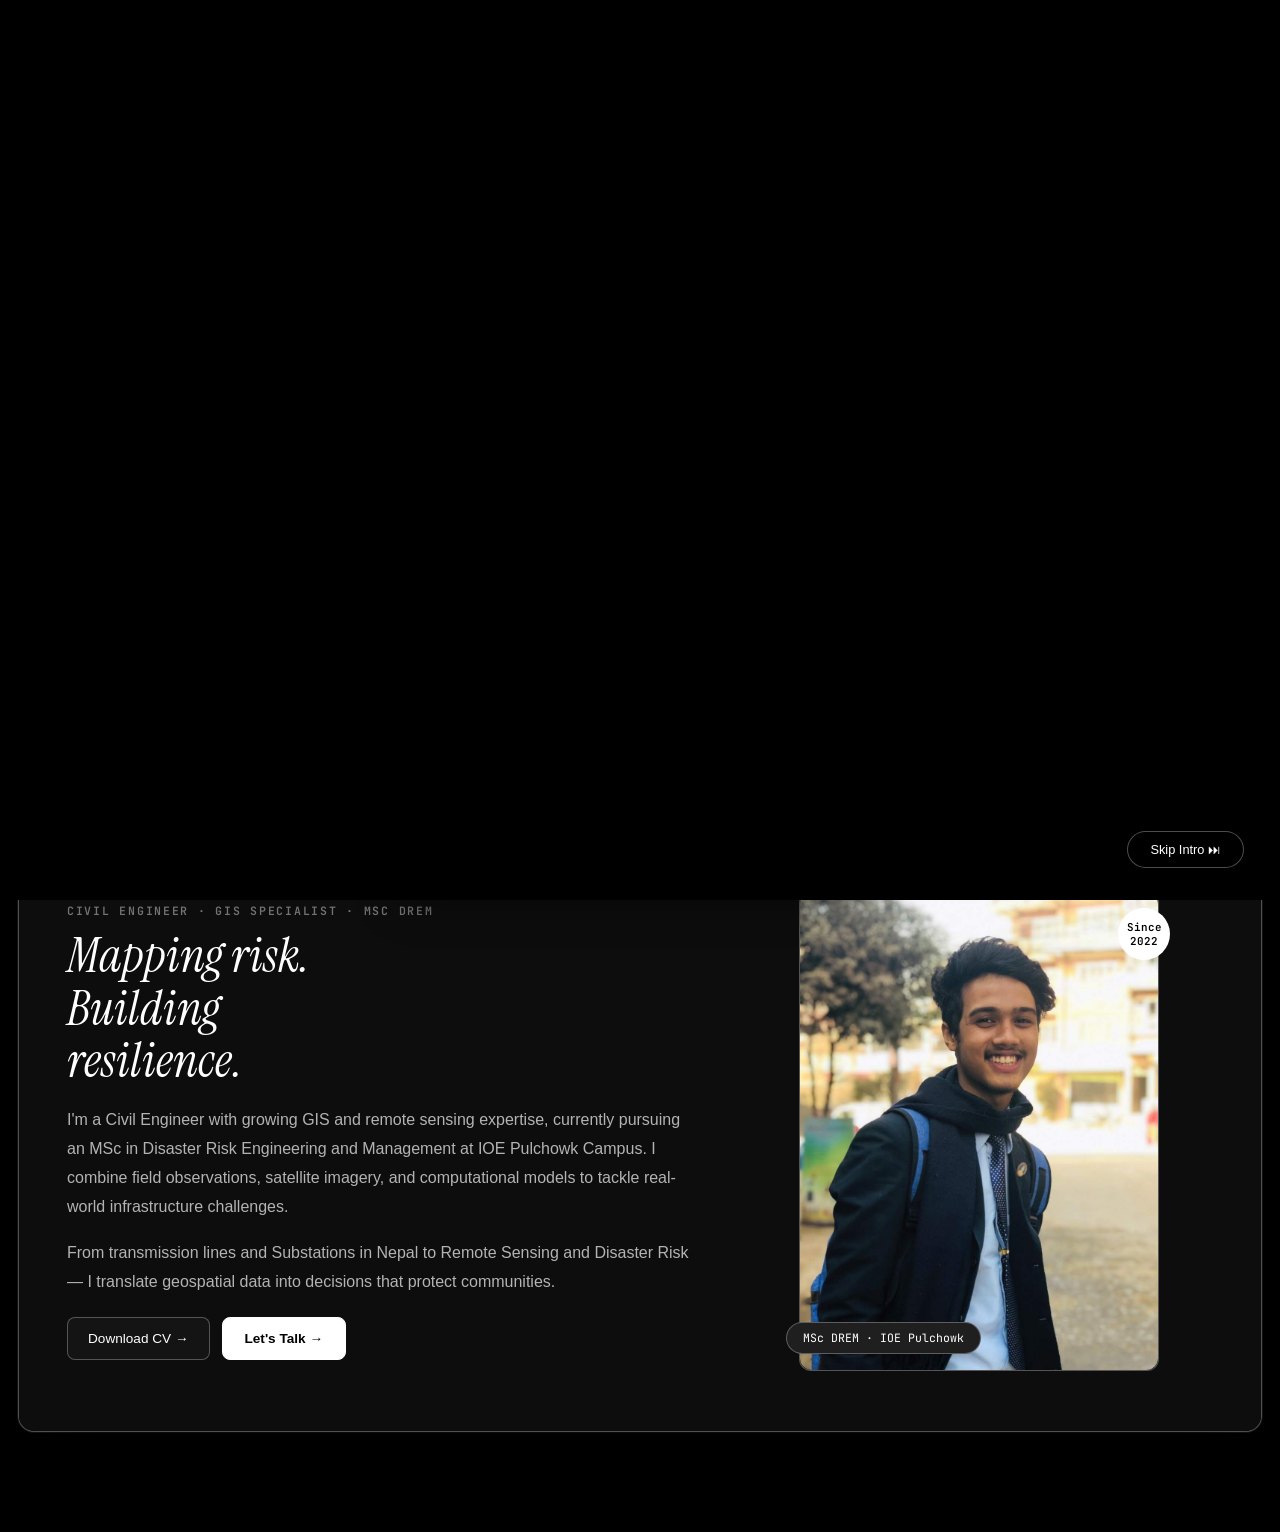
==== commit 8682dce6: "update" ====
--- a/index.html
+++ b/index.html
@@ -1,2671 +1,3696 @@
 <!DOCTYPE html>
 <html lang="en" data-theme="dark">
+
 <head>
   <meta charset="UTF-8" />
   <meta name="viewport" content="width=device-width, initial-scale=1.0" />
   <title>Abhishek Karki | Civil Engineer &amp; GIS Analyst</title>
-  <meta name="description" content="Portfolio of Abhishek Karki — Civil Engineer, GIS & Remote Sensing Specialist, MSc DREM at IOE Pulchowk. 132kV Transmission Lines, InSAR Geodesy, Flood & Landslide Modeling." />
-  
+  <meta name="description"
+    content="Portfolio of Abhishek Karki — Civil Engineer, GIS & Remote Sensing Specialist, MSc DREM at IOE Pulchowk. 132kV Transmission Lines, InSAR Geodesy, Flood & Landslide Modeling." />
+
   <!-- Apple San Francisco & Typography -->
   <link rel="preconnect" href="https://fonts.googleapis.com" />
   <link rel="preconnect" href="https://fonts.gstatic.com" crossorigin />
-  <link href="https://fonts.googleapis.com/css2?family=Instrument+Serif:ital@0;1&family=JetBrains+Mono:wght@400;500;600&family=Space+Grotesk:wght@400;500;600;700&display=swap" rel="stylesheet" />
-  
+  <link
+    href="https://fonts.googleapis.com/css2?family=Instrument+Serif:ital@0;1&family=JetBrains+Mono:wght@400;500;600&family=Space+Grotesk:wght@400;500;600;700&display=swap"
+    rel="stylesheet" />
+
   <!-- Font Awesome Icons -->
   <link rel="stylesheet" href="https://cdnjs.cloudflare.com/ajax/libs/font-awesome/6.5.0/css/all.min.css" />
 
   <style>
-/* ═══════════════════════════════════════════════════════
+    /* ═══════════════════════════════════════════════════════
    macOS PURE BLACK & WHITE DESIGN SYSTEM
 ═══════════════════════════════════════════════════════ */
-:root {
-  --font-system: -apple-system, BlinkMacSystemFont, "SF Pro Text", "SF Pro Display", "Helvetica Neue", Arial, sans-serif;
-  --font-display: 'Instrument Serif', Georgia, serif;
-  --font-mono: "SF Mono", "JetBrains Mono", Menlo, Consolas, monospace;
-
-  --ease-macos: cubic-bezier(0.16, 1, 0.3, 1);
-  --ease-bounce: cubic-bezier(0.34, 1.56, 0.64, 1);
-
-  --radius-window: 16px;
-  --radius-card: 12px;
-  --radius-btn: 8px;
-  --radius-dock: 20px;
-}
-
-/* macOS PURE BLACK & WHITE (DARK MODE - PURE MONOCHROME) */
-[data-theme="dark"] {
-  --macos-desktop: #000000;
-  --macos-menubar: rgba(15, 15, 15, 0.85);
-  --macos-window-bg: #0d0d0d;
-  --macos-titlebar: #141414;
-  --macos-tabbar: #111111;
-  --macos-tab-active: #1c1c1c;
-  --macos-tab-hover: #181818;
-  --macos-card: #141414;
-  --macos-card-hover: #1c1c1c;
-  --macos-card-elevated: #1f1f1f;
-  
-  --macos-border: rgba(255, 255, 255, 0.14);
-  --macos-border-bright: rgba(255, 255, 255, 0.28);
-  --macos-border-highlight: #ffffff;
-  
-  --macos-text: #ffffff;
-  --macos-text-secondary: #b3b3b3;
-  --macos-text-muted: #737373;
-  
-  --macos-accent: #ffffff;
-  --macos-accent-inverse: #000000;
-  
-  --macos-dock-bg: rgba(20, 20, 20, 0.75);
-  --macos-dock-border: rgba(255, 255, 255, 0.20);
-  --macos-shadow: 0 30px 80px rgba(0, 0, 0, 0.85), 0 0 0 1px rgba(255, 255, 255, 0.12);
-}
-
-/* macOS PURE BLACK & WHITE (LIGHT MODE - PURE MONOCHROME) */
-[data-theme="light"] {
-  --macos-desktop: #f5f5f7;
-  --macos-menubar: rgba(255, 255, 255, 0.85);
-  --macos-window-bg: #ffffff;
-  --macos-titlebar: #f0f0f2;
-  --macos-tabbar: #e5e5e8;
-  --macos-tab-active: #ffffff;
-  --macos-tab-hover: #ececee;
-  --macos-card: #ffffff;
-  --macos-card-hover: #f7f7f9;
-  --macos-card-elevated: #eeeeef;
-  
-  --macos-border: rgba(0, 0, 0, 0.12);
-  --macos-border-bright: rgba(0, 0, 0, 0.22);
-  --macos-border-highlight: #000000;
-  
-  --macos-text: #000000;
-  --macos-text-secondary: #4a4a4a;
-  --macos-text-muted: #808080;
-  
-  --macos-accent: #000000;
-  --macos-accent-inverse: #ffffff;
-  
-  --macos-dock-bg: rgba(255, 255, 255, 0.75);
-  --macos-dock-border: rgba(0, 0, 0, 0.15);
-  --macos-shadow: 0 25px 70px rgba(0, 0, 0, 0.12), 0 0 0 1px rgba(0, 0, 0, 0.08);
-}
-
-/* ═══════════════════════════════════════════════════════
+    :root {
+      --font-system: -apple-system, BlinkMacSystemFont, "SF Pro Text", "SF Pro Display", "Helvetica Neue", Arial, sans-serif;
+      --font-display: 'Instrument Serif', Georgia, serif;
+      --font-mono: "SF Mono", "JetBrains Mono", Menlo, Consolas, monospace;
+
+      --ease-macos: cubic-bezier(0.16, 1, 0.3, 1);
+      --ease-bounce: cubic-bezier(0.34, 1.56, 0.64, 1);
+
+      --radius-window: 16px;
+      --radius-card: 12px;
+      --radius-btn: 8px;
+      --radius-dock: 20px;
+    }
+
+    /* macOS PURE BLACK & WHITE (DARK MODE - PURE MONOCHROME) */
+    [data-theme="dark"] {
+      --macos-desktop: #000000;
+      --macos-menubar: rgba(15, 15, 15, 0.85);
+      --macos-window-bg: #0d0d0d;
+      --macos-titlebar: #141414;
+      --macos-tabbar: #111111;
+      --macos-tab-active: #1c1c1c;
+      --macos-tab-hover: #181818;
+      --macos-card: #141414;
+      --macos-card-hover: #1c1c1c;
+      --macos-card-elevated: #1f1f1f;
+
+      --macos-border: rgba(255, 255, 255, 0.14);
+      --macos-border-bright: rgba(255, 255, 255, 0.28);
+      --macos-border-highlight: #ffffff;
+
+      --macos-text: #ffffff;
+      --macos-text-secondary: #b3b3b3;
+      --macos-text-muted: #737373;
+
+      --macos-accent: #ffffff;
+      --macos-accent-inverse: #000000;
+
+      --macos-dock-bg: rgba(20, 20, 20, 0.75);
+      --macos-dock-border: rgba(255, 255, 255, 0.20);
+      --macos-shadow: 0 30px 80px rgba(0, 0, 0, 0.85), 0 0 0 1px rgba(255, 255, 255, 0.12);
+    }
+
+    /* macOS PURE BLACK & WHITE (LIGHT MODE - PURE MONOCHROME) */
+    [data-theme="light"] {
+      --macos-desktop: #f5f5f7;
+      --macos-menubar: rgba(255, 255, 255, 0.85);
+      --macos-window-bg: #ffffff;
+      --macos-titlebar: #f0f0f2;
+      --macos-tabbar: #e5e5e8;
+      --macos-tab-active: #ffffff;
+      --macos-tab-hover: #ececee;
+      --macos-card: #ffffff;
+      --macos-card-hover: #f7f7f9;
+      --macos-card-elevated: #eeeeef;
+
+      --macos-border: rgba(0, 0, 0, 0.12);
+      --macos-border-bright: rgba(0, 0, 0, 0.22);
+      --macos-border-highlight: #000000;
+
+      --macos-text: #000000;
+      --macos-text-secondary: #4a4a4a;
+      --macos-text-muted: #808080;
+
+      --macos-accent: #000000;
+      --macos-accent-inverse: #ffffff;
+
+      --macos-dock-bg: rgba(255, 255, 255, 0.75);
+      --macos-dock-border: rgba(0, 0, 0, 0.15);
+      --macos-shadow: 0 25px 70px rgba(0, 0, 0, 0.12), 0 0 0 1px rgba(0, 0, 0, 0.08);
+    }
+
+    /* ═══════════════════════════════════════════════════════
    RESET & NATIVE macOS CURSOR
 ═══════════════════════════════════════════════════════ */
-*, *::before, *::after {
-  margin: 0; padding: 0; box-sizing: border-box;
-}
-
-html, body {
-  scroll-behavior: smooth;
-  font-size: 16px;
-  height: 100%;
-  cursor: default; /* Native macOS arrow pointer */
-}
-
-body {
-  background: var(--macos-desktop);
-  color: var(--macos-text);
-  font-family: var(--font-system);
-  font-weight: 400;
-  line-height: 1.55;
-  min-height: 100vh;
-  overflow-x: hidden;
-  transition: background 0.3s ease, color 0.3s ease;
-}
-
-/* Clickable elements get authentic macOS pointer glove */
-a, button, .macos-tab, .dock-item, .site-pill-btn, .proj-single-card, 
-.fl-single-card, .cert-single-card, .traffic-dot, .btn-filter-pill, 
-.skill-orbit-bubble, .btn-lb-arrow, .site-thumb-item, .btn-close-modal {
-  cursor: pointer !important;
-}
-
-/* Subtle Monochrome macOS Vignette */
-.macos-wallpaper {
-  position: fixed; inset: 0; z-index: -1; pointer-events: none;
-  background: radial-gradient(circle at 50% 25%, rgba(255,255,255,0.04) 0%, transparent 65%);
-}
-[data-theme="light"] .macos-wallpaper {
-  background: radial-gradient(circle at 50% 25%, rgba(0,0,0,0.03) 0%, transparent 65%);
-}
-
-/* ═══════════════════════════════════════════════════════
+    *,
+    *::before,
+    *::after {
+      margin: 0;
+      padding: 0;
+      box-sizing: border-box;
+    }
+
+    html,
+    body {
+      scroll-behavior: smooth;
+      font-size: 16px;
+      height: 100%;
+      cursor: default;
+      /* Native macOS arrow pointer */
+    }
+
+    body {
+      background: var(--macos-desktop);
+      color: var(--macos-text);
+      font-family: var(--font-system);
+      font-weight: 400;
+      line-height: 1.55;
+      min-height: 100vh;
+      overflow-x: hidden;
+      transition: background 0.3s ease, color 0.3s ease;
+    }
+
+    /* Clickable elements get authentic macOS pointer glove */
+    a,
+    button,
+    .macos-tab,
+    .dock-item,
+    .site-pill-btn,
+    .proj-single-card,
+    .fl-single-card,
+    .cert-single-card,
+    .traffic-dot,
+    .btn-filter-pill,
+    .skill-orbit-bubble,
+    .btn-lb-arrow,
+    .site-thumb-item,
+    .btn-close-modal {
+      cursor: pointer !important;
+    }
+
+    /* Subtle Monochrome macOS Vignette */
+    .macos-wallpaper {
+      position: fixed;
+      inset: 0;
+      z-index: -1;
+      pointer-events: none;
+      background: radial-gradient(circle at 50% 25%, rgba(255, 255, 255, 0.04) 0%, transparent 65%);
+    }
+
+    [data-theme="light"] .macos-wallpaper {
+      background: radial-gradient(circle at 50% 25%, rgba(0, 0, 0, 0.03) 0%, transparent 65%);
+    }
+
+    /* ═══════════════════════════════════════════════════════
    FULLSCREEN INTRO VIDEO
 ═══════════════════════════════════════════════════════ */
-#intro-overlay {
-  position: fixed; inset: 0; z-index: 99990;
-  background: #000;
-  display: flex; align-items: center; justify-content: center;
-  overflow: hidden;
-  transition: opacity 0.5s var(--ease-macos);
-}
-#intro-video {
-  position: absolute; inset: 0; width: 100%; height: 100%;
-  object-fit: cover; display: block;
-}
-.intro-controls {
-  position: absolute; bottom: 32px; right: 36px; z-index: 2;
-}
-.btn-skip-intro {
-  display: inline-flex; align-items: center; gap: 8px;
-  background: rgba(0, 0, 0, 0.85);
-  border: 1px solid rgba(255, 255, 255, 0.3);
-  color: #fff; padding: 10px 22px; border-radius: 100px;
-  font-family: var(--font-system); font-size: 0.8rem; font-weight: 500;
-  cursor: pointer; transition: all 0.25s var(--ease-macos);
-  box-shadow: 0 8px 24px rgba(0, 0, 0, 0.6);
-}
-.btn-skip-intro:hover {
-  background: #fff; color: #000; border-color: #fff;
-  transform: scale(1.05);
-}
-
-/* ═══════════════════════════════════════════════════════
+    #intro-overlay {
+      position: fixed;
+      inset: 0;
+      z-index: 99990;
+      background: #000;
+      display: flex;
+      align-items: center;
+      justify-content: center;
+      overflow: hidden;
+      transition: opacity 0.5s var(--ease-macos);
+    }
+
+    #intro-video {
+      position: absolute;
+      inset: 0;
+      width: 100%;
+      height: 100%;
+      object-fit: cover;
+      display: block;
+    }
+
+    .intro-controls {
+      position: absolute;
+      bottom: 32px;
+      right: 36px;
+      z-index: 2;
+    }
+
+    .btn-skip-intro {
+      display: inline-flex;
+      align-items: center;
+      gap: 8px;
+      background: rgba(0, 0, 0, 0.85);
+      border: 1px solid rgba(255, 255, 255, 0.3);
+      color: #fff;
+      padding: 10px 22px;
+      border-radius: 100px;
+      font-family: var(--font-system);
+      font-size: 0.8rem;
+      font-weight: 500;
+      cursor: pointer;
+      transition: all 0.25s var(--ease-macos);
+      box-shadow: 0 8px 24px rgba(0, 0, 0, 0.6);
+    }
+
+    .btn-skip-intro:hover {
+      background: #fff;
+      color: #000;
+      border-color: #fff;
+      transform: scale(1.05);
+    }
+
+    /* ═══════════════════════════════════════════════════════
    macOS TOP MENU BAR
 ═══════════════════════════════════════════════════════ */
-.macos-menubar {
-  position: fixed; top: 0; left: 0; right: 0; height: 30px;
-  background: var(--macos-menubar);
-  backdrop-filter: blur(25px) saturate(180%);
-  -webkit-backdrop-filter: blur(25px) saturate(180%);
-  border-bottom: 1px solid var(--macos-border);
-  display: flex; align-items: center; justify-content: space-between;
-  padding: 0 16px;
-  font-size: 0.82rem; font-weight: 500;
-  color: var(--macos-text);
-  z-index: 1000;
-  user-select: none;
-}
-.menubar-left {
-  display: flex; align-items: center; gap: 18px;
-}
-.apple-logo {
-  font-size: 1rem; color: var(--macos-text); cursor: pointer;
-}
-.menubar-app-name {
-  font-weight: 700; color: var(--macos-text);
-}
-.menubar-menu-items {
-  display: flex; gap: 16px; list-style: none;
-}
-.menubar-menu-items li {
-  color: var(--macos-text-secondary); cursor: pointer; transition: color 0.2s;
-}
-.menubar-menu-items li:hover { color: var(--macos-text); }
-
-.menubar-right {
-  display: flex; align-items: center; gap: 14px;
-  font-size: 0.8rem; color: var(--macos-text-secondary);
-}
-.btn-theme-toggle {
-  background: transparent; border: 1px solid var(--macos-border);
-  color: var(--macos-text); font-size: 0.78rem;
-  padding: 2px 8px; border-radius: 4px; cursor: pointer;
-  display: inline-flex; align-items: center; gap: 5px;
-  transition: all 0.2s;
-}
-.btn-theme-toggle:hover { background: var(--macos-card-hover); }
-
-@media (max-width: 768px) {
-  .menubar-menu-items { display: none; }
-}
-
-/* ═══════════════════════════════════════════════════════
+    .macos-menubar {
+      position: fixed;
+      top: 0;
+      left: 0;
+      right: 0;
+      height: 30px;
+      background: var(--macos-menubar);
+      backdrop-filter: blur(25px) saturate(180%);
+      -webkit-backdrop-filter: blur(25px) saturate(180%);
+      border-bottom: 1px solid var(--macos-border);
+      display: flex;
+      align-items: center;
+      justify-content: space-between;
+      padding: 0 16px;
+      font-size: 0.82rem;
+      font-weight: 500;
+      color: var(--macos-text);
+      z-index: 1000;
+      user-select: none;
+    }
+
+    .menubar-left {
+      display: flex;
+      align-items: center;
+      gap: 18px;
+    }
+
+    .apple-logo {
+      font-size: 1rem;
+      color: var(--macos-text);
+      cursor: pointer;
+    }
+
+    .menubar-app-name {
+      font-weight: 700;
+      color: var(--macos-text);
+    }
+
+    .menubar-menu-items {
+      display: flex;
+      gap: 16px;
+      list-style: none;
+    }
+
+    .menubar-menu-items li {
+      color: var(--macos-text-secondary);
+      cursor: pointer;
+      transition: color 0.2s;
+    }
+
+    .menubar-menu-items li:hover {
+      color: var(--macos-text);
+    }
+
+    .menubar-right {
+      display: flex;
+      align-items: center;
+      gap: 14px;
+      font-size: 0.8rem;
+      color: var(--macos-text-secondary);
+    }
+
+    .btn-theme-toggle {
+      background: transparent;
+      border: 1px solid var(--macos-border);
+      color: var(--macos-text);
+      font-size: 0.78rem;
+      padding: 2px 8px;
+      border-radius: 4px;
+      cursor: pointer;
+      display: inline-flex;
+      align-items: center;
+      gap: 5px;
+      transition: all 0.2s;
+    }
+
+    .btn-theme-toggle:hover {
+      background: var(--macos-card-hover);
+    }
+
+    @media (max-width: 768px) {
+      .menubar-menu-items {
+        display: none;
+      }
+    }
+
+    /* ═══════════════════════════════════════════════════════
    macOS APPLICATION WINDOW ("SAFARI PORTFOLIO")
 ═══════════════════════════════════════════════════════ */
-.macos-desktop-space {
-  padding: 44px 18px 100px;
-  max-width: 1440px;
-  margin: 0 auto;
-}
-
-.macos-window {
-  background: var(--macos-window-bg);
-  border: 1px solid var(--macos-border-bright);
-  border-radius: var(--radius-window);
-  box-shadow: var(--macos-shadow);
-  overflow: hidden;
-  position: relative;
-}
-
-/* ── Window Header & Traffic Lights ── */
-.window-titlebar {
-  background: var(--macos-titlebar);
-  border-bottom: 1px solid var(--macos-border);
-  display: flex; align-items: center;
-  padding: 10px 18px 0; gap: 16px;
-  user-select: none;
-}
-.traffic-lights {
-  display: flex; gap: 8px; align-items: center; padding-bottom: 10px;
-}
-.traffic-dot {
-  width: 12px; height: 12px; border-radius: 50%;
-  position: relative; cursor: pointer;
-}
-.dot-close    { background: #ff5f56; border: 1px solid #e0443e; }
-.dot-minimize { background: #ffbd2e; border: 1px solid #dea123; }
-.dot-maximize { background: #27c93f; border: 1px solid #1aab29; }
-.traffic-lights:hover .traffic-dot::after {
-  content: ''; position: absolute; inset: 0;
-  display: flex; align-items: center; justify-content: center;
-  font-size: 9px; line-height: 1; font-weight: 900; color: rgba(0,0,0,0.6);
-}
-.traffic-lights:hover .dot-close::after { content: '×'; }
-.traffic-lights:hover .dot-minimize::after { content: '−'; }
-.traffic-lights:hover .dot-maximize::after { content: '+'; }
-
-/* Safari / macOS Tabs Strip */
-.window-tabs-strip {
-  display: flex; gap: 4px; flex: 1;
-  overflow-x: auto; scrollbar-width: none;
-}
-.window-tabs-strip::-webkit-scrollbar { display: none; }
-
-.macos-tab {
-  display: inline-flex; align-items: center; gap: 8px;
-  padding: 8px 16px 9px;
-  font-family: var(--font-system); font-size: 0.82rem; font-weight: 500;
-  color: var(--macos-text-secondary);
-  background: transparent;
-  border: 1px solid transparent; border-bottom: none;
-  border-top-left-radius: 8px; border-top-right-radius: 8px;
-  cursor: pointer; white-space: nowrap;
-  transition: all 0.2s ease;
-}
-.macos-tab:hover {
-  background: var(--macos-tab-hover); color: var(--macos-text);
-}
-.macos-tab.active {
-  background: var(--macos-window-bg);
-  color: var(--macos-text); font-weight: 600;
-  border-color: var(--macos-border);
-  border-top: 2px solid var(--macos-accent);
-}
-
-.window-right-actions {
-  display: flex; align-items: center; gap: 8px; padding-bottom: 10px;
-}
-.btn-resume-capsule {
-  display: inline-flex; align-items: center; gap: 6px;
-  background: var(--macos-accent); color: var(--macos-accent-inverse);
-  padding: 5px 12px; border-radius: 6px;
-  font-family: var(--font-system); font-size: 0.75rem; font-weight: 600;
-  text-decoration: none; cursor: pointer; transition: opacity 0.2s;
-}
-.btn-resume-capsule:hover { opacity: 0.85; }
-
-/* ── Safari Omnibar ── */
-.window-omnibar {
-  background: var(--macos-titlebar);
-  border-bottom: 1px solid var(--macos-border);
-  display: flex; align-items: center;
-  padding: 6px 18px; gap: 14px;
-}
-.nav-arrows { display: flex; gap: 4px; }
-.btn-omnibar-nav {
-  background: transparent; border: none;
-  color: var(--macos-text-muted); font-size: 0.82rem;
-  width: 26px; height: 26px; border-radius: 5px;
-  display: flex; align-items: center; justify-content: center;
-  cursor: pointer; transition: all 0.2s;
-}
-.btn-omnibar-nav:hover:not(:disabled) {
-  background: rgba(125, 125, 125, 0.15); color: var(--macos-text);
-}
-.btn-omnibar-nav:disabled { opacity: 0.35; cursor: default; }
-
-.url-capsule {
-  flex: 1; max-width: 620px; margin: 0 auto;
-  background: var(--macos-window-bg);
-  border: 1px solid var(--macos-border);
-  border-radius: 6px;
-  padding: 4px 14px;
-  display: flex; align-items: center; justify-content: space-between;
-  font-size: 0.78rem; font-family: var(--font-mono);
-  color: var(--macos-text-secondary);
-}
-.url-text-left { display: flex; align-items: center; gap: 8px; }
-.url-subpath { color: var(--macos-text); font-weight: 600; }
-
-/* ═══════════════════════════════════════════════════════
+    .macos-desktop-space {
+      padding: 44px 18px 100px;
+      max-width: 1440px;
+      margin: 0 auto;
+    }
+
+    .macos-window {
+      background: var(--macos-window-bg);
+      border: 1px solid var(--macos-border-bright);
+      border-radius: var(--radius-window);
+      box-shadow: var(--macos-shadow);
+      overflow: hidden;
+      position: relative;
+    }
+
+    /* ── Window Header & Traffic Lights ── */
+    .window-titlebar {
+      background: var(--macos-titlebar);
+      border-bottom: 1px solid var(--macos-border);
+      display: flex;
+      align-items: center;
+      padding: 10px 18px 0;
+      gap: 16px;
+      user-select: none;
+    }
+
+    .traffic-lights {
+      display: flex;
+      gap: 8px;
+      align-items: center;
+      padding-bottom: 10px;
+    }
+
+    .traffic-dot {
+      width: 12px;
+      height: 12px;
+      border-radius: 50%;
+      position: relative;
+      cursor: pointer;
+    }
+
+    .dot-close {
+      background: #ff5f56;
+      border: 1px solid #e0443e;
+    }
+
+    .dot-minimize {
+      background: #ffbd2e;
+      border: 1px solid #dea123;
+    }
+
+    .dot-maximize {
+      background: #27c93f;
+      border: 1px solid #1aab29;
+    }
+
+    .traffic-lights:hover .traffic-dot::after {
+      content: '';
+      position: absolute;
+      inset: 0;
+      display: flex;
+      align-items: center;
+      justify-content: center;
+      font-size: 9px;
+      line-height: 1;
+      font-weight: 900;
+      color: rgba(0, 0, 0, 0.6);
+    }
+
+    .traffic-lights:hover .dot-close::after {
+      content: '×';
+    }
+
+    .traffic-lights:hover .dot-minimize::after {
+      content: '−';
+    }
+
+    .traffic-lights:hover .dot-maximize::after {
+      content: '+';
+    }
+
+    /* Safari / macOS Tabs Strip */
+    .window-tabs-strip {
+      display: flex;
+      gap: 4px;
+      flex: 1;
+      overflow-x: auto;
+      scrollbar-width: none;
+    }
+
+    .window-tabs-strip::-webkit-scrollbar {
+      display: none;
+    }
+
+    .macos-tab {
+      display: inline-flex;
+      align-items: center;
+      gap: 8px;
+      padding: 8px 16px 9px;
+      font-family: var(--font-system);
+      font-size: 0.82rem;
+      font-weight: 500;
+      color: var(--macos-text-secondary);
+      background: transparent;
+      border: 1px solid transparent;
+      border-bottom: none;
+      border-top-left-radius: 8px;
+      border-top-right-radius: 8px;
+      cursor: pointer;
+      white-space: nowrap;
+      transition: all 0.2s ease;
+    }
+
+    .macos-tab:hover {
+      background: var(--macos-tab-hover);
+      color: var(--macos-text);
+    }
+
+    .macos-tab.active {
+      background: var(--macos-window-bg);
+      color: var(--macos-text);
+      font-weight: 600;
+      border-color: var(--macos-border);
+      border-top: 2px solid var(--macos-accent);
+    }
+
+    .window-right-actions {
+      display: flex;
+      align-items: center;
+      gap: 8px;
+      padding-bottom: 10px;
+    }
+
+    .btn-resume-capsule {
+      display: inline-flex;
+      align-items: center;
+      gap: 6px;
+      background: var(--macos-accent);
+      color: var(--macos-accent-inverse);
+      padding: 5px 12px;
+      border-radius: 6px;
+      font-family: var(--font-system);
+      font-size: 0.75rem;
+      font-weight: 600;
+      text-decoration: none;
+      cursor: pointer;
+      transition: opacity 0.2s;
+    }
+
+    .btn-resume-capsule:hover {
+      opacity: 0.85;
+    }
+
+    /* ── Safari Omnibar ── */
+    .window-omnibar {
+      background: var(--macos-titlebar);
+      border-bottom: 1px solid var(--macos-border);
+      display: flex;
+      align-items: center;
+      padding: 6px 18px;
+      gap: 14px;
+    }
+
+    .nav-arrows {
+      display: flex;
+      gap: 4px;
+    }
+
+    .btn-omnibar-nav {
+      background: transparent;
+      border: none;
+      color: var(--macos-text-muted);
+      font-size: 0.82rem;
+      width: 26px;
+      height: 26px;
+      border-radius: 5px;
+      display: flex;
+      align-items: center;
+      justify-content: center;
+      cursor: pointer;
+      transition: all 0.2s;
+    }
+
+    .btn-omnibar-nav:hover:not(:disabled) {
+      background: rgba(125, 125, 125, 0.15);
+      color: var(--macos-text);
+    }
+
+    .btn-omnibar-nav:disabled {
+      opacity: 0.35;
+      cursor: default;
+    }
+
+    .url-capsule {
+      flex: 1;
+      max-width: 620px;
+      margin: 0 auto;
+      background: var(--macos-window-bg);
+      border: 1px solid var(--macos-border);
+      border-radius: 6px;
+      padding: 4px 14px;
+      display: flex;
+      align-items: center;
+      justify-content: space-between;
+      font-size: 0.78rem;
+      font-family: var(--font-mono);
+      color: var(--macos-text-secondary);
+    }
+
+    .url-text-left {
+      display: flex;
+      align-items: center;
+      gap: 8px;
+    }
+
+    .url-subpath {
+      color: var(--macos-text);
+      font-weight: 600;
+    }
+
+    /* ═══════════════════════════════════════════════════════
    WORKSTATION TAB PANES
 ═══════════════════════════════════════════════════════ */
-.workspace-viewport {
-  position: relative;
-  min-height: 720px;
-  background: var(--macos-window-bg);
-}
-
-.macos-pane {
-  display: none;
-  opacity: 0;
-  transform: translateY(14px);
-  padding: 40px 48px 60px;
-}
-.macos-pane.active {
-  display: block;
-  animation: macosFadeIn 0.35s var(--ease-macos) forwards;
-}
-@keyframes macosFadeIn {
-  from { opacity: 0; transform: translateY(14px); }
-  to   { opacity: 1; transform: translateY(0); }
-}
-
-@media (max-width: 900px) {
-  .macos-pane { padding: 24px 16px 40px; }
-  .url-capsule { display: none; }
-}
-
-.pane-section-header { margin-bottom: 30px; }
-.pane-kicker {
-  font-family: var(--font-mono); font-size: 0.72rem; font-weight: 600;
-  letter-spacing: 0.12em; text-transform: uppercase;
-  color: var(--macos-text-muted); margin-bottom: 6px;
-  display: flex; align-items: center; gap: 8px;
-}
-.pane-kicker::before {
-  content: ''; width: 14px; height: 1.5px; background: var(--macos-text);
-}
-.pane-heading {
-  font-size: clamp(1.8rem, 3.2vw, 2.6rem);
-  font-weight: 700; letter-spacing: -0.025em;
-  color: var(--macos-text); line-height: 1.2;
-}
-.pane-lead {
-  font-size: 0.98rem; color: var(--macos-text-secondary);
-  max-width: 720px; margin-top: 6px; line-height: 1.6;
-}
-
-/* ═══════════════════════════════════════════════════════
+    .workspace-viewport {
+      position: relative;
+      min-height: 720px;
+      background: var(--macos-window-bg);
+    }
+
+    .macos-pane {
+      display: none;
+      opacity: 0;
+      transform: translateY(14px);
+      padding: 40px 48px 60px;
+    }
+
+    .macos-pane.active {
+      display: block;
+      animation: macosFadeIn 0.35s var(--ease-macos) forwards;
+    }
+
+    @keyframes macosFadeIn {
+      from {
+        opacity: 0;
+        transform: translateY(14px);
+      }
+
+      to {
+        opacity: 1;
+        transform: translateY(0);
+      }
+    }
+
+    @media (max-width: 900px) {
+      .macos-pane {
+        padding: 24px 16px 40px;
+      }
+
+      .url-capsule {
+        display: none;
+      }
+    }
+
+    .pane-section-header {
+      margin-bottom: 30px;
+    }
+
+    .pane-kicker {
+      font-family: var(--font-mono);
+      font-size: 0.72rem;
+      font-weight: 600;
+      letter-spacing: 0.12em;
+      text-transform: uppercase;
+      color: var(--macos-text-muted);
+      margin-bottom: 6px;
+      display: flex;
+      align-items: center;
+      gap: 8px;
+    }
+
+    .pane-kicker::before {
+      content: '';
+      width: 14px;
+      height: 1.5px;
+      background: var(--macos-text);
+    }
+
+    .pane-heading {
+      font-size: clamp(1.8rem, 3.2vw, 2.6rem);
+      font-weight: 700;
+      letter-spacing: -0.025em;
+      color: var(--macos-text);
+      line-height: 1.2;
+    }
+
+    .pane-lead {
+      font-size: 0.98rem;
+      color: var(--macos-text-secondary);
+      max-width: 720px;
+      margin-top: 6px;
+      line-height: 1.6;
+    }
+
+    /* ═══════════════════════════════════════════════════════
    TAB 1: HERO & ABOUT (EXACT PRESERVED CONTENT)
 ═══════════════════════════════════════════════════════ */
-.hero-center-box {
-  display: flex; flex-direction: column; align-items: center;
-  text-align: center; max-width: 860px; margin: 0 auto;
-  padding: 16px 0 36px;
-}
-
-.hero-tagline-capsule {
-  display: inline-flex; align-items: center; gap: 8px;
-  background: var(--macos-card-elevated);
-  border: 1px solid var(--macos-border);
-  padding: 5px 14px; border-radius: 100px;
-  font-family: var(--font-mono); font-size: 0.72rem;
-  color: var(--macos-text-secondary); margin-bottom: 24px;
-}
-
-/* Centered Photo with Clean Monochrome Frame */
-.hero-photo-container {
-  position: relative; width: 200px; height: 200px;
-  margin: 0 auto 26px;
-}
-.radar-ring-pulse {
-  position: absolute; inset: -10px;
-  border-radius: 50%;
-  border: 1px dashed var(--macos-border-bright);
-  opacity: 0.5; animation: radarSpin 24s linear infinite;
-}
-@keyframes radarSpin {
-  from { transform: rotate(0deg); } to { transform: rotate(360deg); }
-}
-
-.hero-photo-circle {
-  width: 100%; height: 100%;
-  border-radius: 50%; overflow: hidden;
-  border: 2px solid var(--macos-text);
-  box-shadow: 0 14px 40px rgba(0, 0, 0, 0.4);
-  background: var(--macos-card);
-}
-.hero-photo-circle img {
-  width: 100%; height: 100%; object-fit: cover; display: block;
-}
-
-.hero-name-title {
-  font-family: var(--font-display);
-  font-style: italic; font-weight: 400;
-  font-size: clamp(3.2rem, 6.5vw, 5.2rem);
-  line-height: 0.96; letter-spacing: -0.03em;
-  color: var(--macos-text); margin-bottom: 16px;
-}
-.hero-subtitle-text {
-  font-size: clamp(0.98rem, 1.25vw, 1.12rem);
-  line-height: 1.7; color: var(--macos-text-secondary);
-  max-width: 580px; margin: 0 auto 28px;
-}
-
-/* Original Stats from index.backup.html */
-.hero-stats-row {
-  display: flex; gap: 40px; justify-content: center;
-  margin-bottom: 30px;
-}
-.hero-stat-item {
-  text-align: left; padding-left: 16px;
-  border-left: 2px solid var(--macos-border-bright);
-}
-.stat-big-num {
-  font-family: var(--font-display); font-style: italic;
-  font-size: 2.2rem; line-height: 1; color: var(--macos-text);
-}
-.stat-small-label {
-  font-family: var(--font-mono); font-size: 0.68rem;
-  letter-spacing: 0.08em; text-transform: uppercase;
-  color: var(--macos-text-muted); margin-top: 4px;
-}
-
-/* Hero Action Buttons */
-.hero-cta-bar {
-  display: flex; gap: 12px; justify-content: center; flex-wrap: wrap;
-  margin-bottom: 40px;
-}
-.macos-btn-primary {
-  display: inline-flex; align-items: center; gap: 8px;
-  background: var(--macos-accent); color: var(--macos-accent-inverse);
-  padding: 10px 22px; border-radius: var(--radius-btn);
-  font-family: var(--font-system); font-size: 0.85rem; font-weight: 600;
-  text-decoration: none; cursor: pointer; border: 1px solid var(--macos-accent);
-  transition: opacity 0.2s ease;
-}
-.macos-btn-primary:hover { opacity: 0.85; }
-
-.macos-btn-secondary {
-  display: inline-flex; align-items: center; gap: 8px;
-  background: var(--macos-card); color: var(--macos-text);
-  padding: 10px 20px; border-radius: var(--radius-btn);
-  font-family: var(--font-system); font-size: 0.85rem; font-weight: 500;
-  text-decoration: none; cursor: pointer;
-  border: 1px solid var(--macos-border-bright);
-  transition: all 0.2s ease;
-}
-.macos-btn-secondary:hover {
-  background: var(--macos-card-hover); border-color: var(--macos-text);
-}
-
-/* ── Integrated About Section (Tab 1 lower part) ── */
-.about-split-grid {
-  border-top: 1px solid var(--macos-border);
-  padding-top: 40px;
-  display: grid; grid-template-columns: 1.15fr 0.85fr;
-  gap: 46px; align-items: center; text-align: left;
-}
-.about-kicker-text {
-  font-family: var(--font-mono); font-size: 0.72rem; font-weight: 600;
-  letter-spacing: 0.15em; text-transform: uppercase;
-  color: var(--macos-text-muted); margin-bottom: 10px;
-}
-.about-heading-text {
-  font-family: var(--font-display); font-style: italic; font-weight: 400;
-  font-size: clamp(2.2rem, 3.8vw, 3rem); line-height: 1.1;
-  color: var(--macos-text); margin-bottom: 18px;
-}
-.about-body-text {
-  font-size: 1rem; line-height: 1.8;
-  color: var(--macos-text-secondary); margin-bottom: 18px;
-}
-
-.about-photo-card {
-  position: relative; width: 100%; max-width: 360px; aspect-ratio: 3 / 4;
-  border-radius: var(--radius-card); overflow: visible;
-  background: var(--macos-card); margin: 0 auto;
-  border: 1px solid var(--macos-border-bright);
-}
-.about-photo-card img {
-  width: 100%; height: 100%; object-fit: cover; display: block;
-  border-radius: var(--radius-card);
-}
-.about-accent-badge {
-  position: absolute; bottom: 16px; left: -14px;
-  background: var(--macos-card-elevated); border: 1px solid var(--macos-border-bright);
-  padding: 6px 16px; border-radius: 100px;
-  font-family: var(--font-mono); font-size: 0.72rem;
-  color: var(--macos-text); white-space: nowrap;
-}
-.about-year-circle {
-  position: absolute; top: 16px; right: -12px;
-  background: var(--macos-accent); color: var(--macos-accent-inverse);
-  border-radius: 50%; width: 52px; height: 52px;
-  display: flex; align-items: center; justify-content: center;
-  font-family: var(--font-mono); font-size: 0.68rem; text-align: center;
-  line-height: 1.3; font-weight: 600;
-}
-
-@media (max-width: 900px) {
-  .about-split-grid { grid-template-columns: 1fr; }
-}
-
-/* ═══════════════════════════════════════════════════════
+    .hero-center-box {
+      display: flex;
+      flex-direction: column;
+      align-items: center;
+      text-align: center;
+      max-width: 860px;
+      margin: 0 auto;
+      padding: 16px 0 36px;
+    }
+
+    .hero-tagline-capsule {
+      display: inline-flex;
+      align-items: center;
+      gap: 8px;
+      background: var(--macos-card-elevated);
+      border: 1px solid var(--macos-border);
+      padding: 5px 14px;
+      border-radius: 100px;
+      font-family: var(--font-mono);
+      font-size: 0.72rem;
+      color: var(--macos-text-secondary);
+      margin-bottom: 24px;
+    }
+
+    /* Centered Photo with Clean Monochrome Frame */
+    .hero-photo-container {
+      position: relative;
+      width: 200px;
+      height: 200px;
+      margin: 0 auto 26px;
+    }
+
+    .radar-ring-pulse {
+      position: absolute;
+      inset: -10px;
+      border-radius: 50%;
+      border: 1px dashed var(--macos-border-bright);
+      opacity: 0.5;
+      animation: radarSpin 24s linear infinite;
+    }
+
+    @keyframes radarSpin {
+      from {
+        transform: rotate(0deg);
+      }
+
+      to {
+        transform: rotate(360deg);
+      }
+    }
+
+    .hero-photo-circle {
+      width: 100%;
+      height: 100%;
+      border-radius: 50%;
+      overflow: hidden;
+      border: 2px solid var(--macos-text);
+      box-shadow: 0 14px 40px rgba(0, 0, 0, 0.4);
+      background: var(--macos-card);
+    }
+
+    .hero-photo-circle img {
+      width: 100%;
+      height: 100%;
+      object-fit: cover;
+      display: block;
+    }
+
+    .hero-name-title {
+      font-family: var(--font-display);
+      font-style: italic;
+      font-weight: 400;
+      font-size: clamp(3.2rem, 6.5vw, 5.2rem);
+      line-height: 0.96;
+      letter-spacing: -0.03em;
+      color: var(--macos-text);
+      margin-bottom: 16px;
+    }
+
+    .hero-subtitle-text {
+      font-size: clamp(0.98rem, 1.25vw, 1.12rem);
+      line-height: 1.7;
+      color: var(--macos-text-secondary);
+      max-width: 580px;
+      margin: 0 auto 28px;
+    }
+
+    /* Original Stats from index.backup.html */
+    .hero-stats-row {
+      display: flex;
+      gap: 40px;
+      justify-content: center;
+      margin-bottom: 30px;
+    }
+
+    .hero-stat-item {
+      text-align: left;
+      padding-left: 16px;
+      border-left: 2px solid var(--macos-border-bright);
+    }
+
+    .stat-big-num {
+      font-family: var(--font-display);
+      font-style: italic;
+      font-size: 2.2rem;
+      line-height: 1;
+      color: var(--macos-text);
+    }
+
+    .stat-small-label {
+      font-family: var(--font-mono);
+      font-size: 0.68rem;
+      letter-spacing: 0.08em;
+      text-transform: uppercase;
+      color: var(--macos-text-muted);
+      margin-top: 4px;
+    }
+
+    /* Hero Action Buttons */
+    .hero-cta-bar {
+      display: flex;
+      gap: 12px;
+      justify-content: center;
+      flex-wrap: wrap;
+      margin-bottom: 40px;
+    }
+
+    .macos-btn-primary {
+      display: inline-flex;
+      align-items: center;
+      gap: 8px;
+      background: var(--macos-accent);
+      color: var(--macos-accent-inverse);
+      padding: 10px 22px;
+      border-radius: var(--radius-btn);
+      font-family: var(--font-system);
+      font-size: 0.85rem;
+      font-weight: 600;
+      text-decoration: none;
+      cursor: pointer;
+      border: 1px solid var(--macos-accent);
+      transition: opacity 0.2s ease;
+    }
+
+    .macos-btn-primary:hover {
+      opacity: 0.85;
+    }
+
+    .macos-btn-secondary {
+      display: inline-flex;
+      align-items: center;
+      gap: 8px;
+      background: var(--macos-card);
+      color: var(--macos-text);
+      padding: 10px 20px;
+      border-radius: var(--radius-btn);
+      font-family: var(--font-system);
+      font-size: 0.85rem;
+      font-weight: 500;
+      text-decoration: none;
+      cursor: pointer;
+      border: 1px solid var(--macos-border-bright);
+      transition: all 0.2s ease;
+    }
+
+    .macos-btn-secondary:hover {
+      background: var(--macos-card-hover);
+      border-color: var(--macos-text);
+    }
+
+    /* ── Integrated About Section (Tab 1 lower part) ── */
+    .about-split-grid {
+      border-top: 1px solid var(--macos-border);
+      padding-top: 40px;
+      display: grid;
+      grid-template-columns: 1.15fr 0.85fr;
+      gap: 46px;
+      align-items: center;
+      text-align: left;
+    }
+
+    .about-kicker-text {
+      font-family: var(--font-mono);
+      font-size: 0.72rem;
+      font-weight: 600;
+      letter-spacing: 0.15em;
+      text-transform: uppercase;
+      color: var(--macos-text-muted);
+      margin-bottom: 10px;
+    }
+
+    .about-heading-text {
+      font-family: var(--font-display);
+      font-style: italic;
+      font-weight: 400;
+      font-size: clamp(2.2rem, 3.8vw, 3rem);
+      line-height: 1.1;
+      color: var(--macos-text);
+      margin-bottom: 18px;
+    }
+
+    .about-body-text {
+      font-size: 1rem;
+      line-height: 1.8;
+      color: var(--macos-text-secondary);
+      margin-bottom: 18px;
+    }
+
+    .about-photo-card {
+      position: relative;
+      width: 100%;
+      max-width: 360px;
+      aspect-ratio: 3 / 4;
+      border-radius: var(--radius-card);
+      overflow: visible;
+      background: var(--macos-card);
+      margin: 0 auto;
+      border: 1px solid var(--macos-border-bright);
+    }
+
+    .about-photo-card img {
+      width: 100%;
+      height: 100%;
+      object-fit: cover;
+      display: block;
+      border-radius: var(--radius-card);
+    }
+
+    .about-accent-badge {
+      position: absolute;
+      bottom: 16px;
+      left: -14px;
+      background: var(--macos-card-elevated);
+      border: 1px solid var(--macos-border-bright);
+      padding: 6px 16px;
+      border-radius: 100px;
+      font-family: var(--font-mono);
+      font-size: 0.72rem;
+      color: var(--macos-text);
+      white-space: nowrap;
+    }
+
+    .about-year-circle {
+      position: absolute;
+      top: 16px;
+      right: -12px;
+      background: var(--macos-accent);
+      color: var(--macos-accent-inverse);
+      border-radius: 50%;
+      width: 52px;
+      height: 52px;
+      display: flex;
+      align-items: center;
+      justify-content: center;
+      font-family: var(--font-mono);
+      font-size: 0.68rem;
+      text-align: center;
+      line-height: 1.3;
+      font-weight: 600;
+    }
+
+    @media (max-width: 900px) {
+      .about-split-grid {
+        grid-template-columns: 1fr;
+      }
+    }
+
+    /* ═══════════════════════════════════════════════════════
    TAB 2: EDUCATION (LARGE TILES WITH REAL DETAILS)
 ═══════════════════════════════════════════════════════ */
-.edu-showcase-stack {
-  display: flex; flex-direction: column; gap: 32px;
-}
-.edu-macos-card {
-  background: var(--macos-card);
-  border: 1px solid var(--macos-border);
-  border-radius: var(--radius-card);
-  overflow: hidden; display: grid;
-  grid-template-columns: 42% 58%;
-  transition: all 0.25s ease;
-}
-.edu-macos-card:hover {
-  border-color: var(--macos-border-bright);
-  transform: translateY(-2px);
-}
-
-.edu-card-media {
-  position: relative; min-height: 320px; background: #000;
-  overflow: hidden;
-}
-.edu-card-media img {
-  width: 100%; height: 100%; object-fit: cover; display: block;
-  filter: contrast(1.05);
-}
-.edu-period-badge {
-  position: absolute; top: 14px; left: 14px;
-  background: rgba(0, 0, 0, 0.8);
-  border: 1px solid rgba(255, 255, 255, 0.2);
-  color: #fff; padding: 4px 12px; border-radius: 100px;
-  font-family: var(--font-mono); font-size: 0.7rem;
-}
-
-.edu-card-info {
-  padding: 30px 34px;
-  display: flex; flex-direction: column; justify-content: center;
-}
-.edu-degree-title {
-  font-size: 1.3rem; font-weight: 700; color: var(--macos-text);
-  line-height: 1.3; margin-bottom: 4px;
-}
-.edu-institution-title {
-  font-size: 0.92rem; color: var(--macos-text-secondary);
-  margin-bottom: 12px;
-}
-.edu-honors-pill {
-  display: inline-flex; align-items: center; gap: 8px;
-  background: var(--macos-card-elevated); border: 1px solid var(--macos-border-bright);
-  color: var(--macos-text); padding: 4px 12px; border-radius: 5px;
-  font-size: 0.78rem; font-weight: 600; font-family: var(--font-mono);
-  margin-bottom: 14px; width: fit-content;
-}
-
-.edu-details-box {
-  border-top: 1px solid var(--macos-border);
-  padding-top: 14px; margin-top: 4px;
-}
-.edu-details-subtitle {
-  font-family: var(--font-mono); font-size: 0.72rem; font-weight: 700;
-  text-transform: uppercase; color: var(--macos-text); margin-bottom: 8px;
-}
-.edu-real-bullets {
-  list-style: none; font-size: 0.88rem; line-height: 1.7;
-  color: var(--macos-text-secondary);
-}
-.edu-real-bullets li {
-  margin-bottom: 6px; padding-left: 16px; position: relative;
-}
-.edu-real-bullets li::before {
-  content: '▸'; position: absolute; left: 0; color: var(--macos-text);
-}
-
-@media (max-width: 900px) {
-  .edu-macos-card { grid-template-columns: 1fr; }
-  .edu-card-media { min-height: 220px; }
-  .edu-card-info { padding: 22px 18px; }
-}
-
-/* ═══════════════════════════════════════════════════════
+    .edu-showcase-stack {
+      display: flex;
+      flex-direction: column;
+      gap: 32px;
+    }
+
+    .edu-macos-card {
+      background: var(--macos-card);
+      border: 1px solid var(--macos-border);
+      border-radius: var(--radius-card);
+      overflow: hidden;
+      display: grid;
+      grid-template-columns: 42% 58%;
+      transition: all 0.25s ease;
+    }
+
+    .edu-macos-card:hover {
+      border-color: var(--macos-border-bright);
+      transform: translateY(-2px);
+    }
+
+    .edu-card-media {
+      position: relative;
+      min-height: 320px;
+      background: #000;
+      overflow: hidden;
+    }
+
+    .edu-card-media img {
+      width: 100%;
+      height: 100%;
+      object-fit: cover;
+      display: block;
+      filter: contrast(1.05);
+    }
+
+    .edu-period-badge {
+      position: absolute;
+      top: 14px;
+      left: 14px;
+      background: rgba(0, 0, 0, 0.8);
+      border: 1px solid rgba(255, 255, 255, 0.2);
+      color: #fff;
+      padding: 4px 12px;
+      border-radius: 100px;
+      font-family: var(--font-mono);
+      font-size: 0.7rem;
+    }
+
+    .edu-card-info {
+      padding: 30px 34px;
+      display: flex;
+      flex-direction: column;
+      justify-content: center;
+    }
+
+    .edu-degree-title {
+      font-size: 1.3rem;
+      font-weight: 700;
+      color: var(--macos-text);
+      line-height: 1.3;
+      margin-bottom: 4px;
+    }
+
+    .edu-institution-title {
+      font-size: 0.92rem;
+      color: var(--macos-text-secondary);
+      margin-bottom: 12px;
+    }
+
+    .edu-honors-pill {
+      display: inline-flex;
+      align-items: center;
+      gap: 8px;
+      background: var(--macos-card-elevated);
+      border: 1px solid var(--macos-border-bright);
+      color: var(--macos-text);
+      padding: 4px 12px;
+      border-radius: 5px;
+      font-size: 0.78rem;
+      font-weight: 600;
+      font-family: var(--font-mono);
+      margin-bottom: 14px;
+      width: fit-content;
+    }
+
+    .edu-details-box {
+      border-top: 1px solid var(--macos-border);
+      padding-top: 14px;
+      margin-top: 4px;
+    }
+
+    .edu-details-subtitle {
+      font-family: var(--font-mono);
+      font-size: 0.72rem;
+      font-weight: 700;
+      text-transform: uppercase;
+      color: var(--macos-text);
+      margin-bottom: 8px;
+    }
+
+    .edu-real-bullets {
+      list-style: none;
+      font-size: 0.88rem;
+      line-height: 1.7;
+      color: var(--macos-text-secondary);
+    }
+
+    .edu-real-bullets li {
+      margin-bottom: 6px;
+      padding-left: 16px;
+      position: relative;
+    }
+
+    .edu-real-bullets li::before {
+      content: '▸';
+      position: absolute;
+      left: 0;
+      color: var(--macos-text);
+    }
+
+    @media (max-width: 900px) {
+      .edu-macos-card {
+        grid-template-columns: 1fr;
+      }
+
+      .edu-card-media {
+        min-height: 220px;
+      }
+
+      .edu-card-info {
+        padding: 22px 18px;
+      }
+    }
+
+    /* ═══════════════════════════════════════════════════════
    TAB 3: WORK EXPERIENCE (PROMINENT & NOTICEABLE SELECTOR)
 ═══════════════════════════════════════════════════════ */
-.exp-macos-console {
-  background: var(--macos-card);
-  border: 1px solid var(--macos-border);
-  border-radius: var(--radius-card);
-  overflow: hidden;
-}
-
-.exp-console-header {
-  background: var(--macos-titlebar);
-  border-bottom: 1px solid var(--macos-border);
-  padding: 18px 24px;
-}
-.exp-role-title {
-  font-size: 1.25rem; font-weight: 700; color: var(--macos-text);
-}
-.exp-role-sub {
-  font-family: var(--font-mono); font-size: 0.78rem; color: var(--macos-text-secondary);
-  margin-top: 2px;
-}
-
-/* PROMINENT SITE SELECTOR STRIP */
-.site-selector-label-bar {
-  background: var(--macos-card-elevated);
-  border-bottom: 1px solid var(--macos-border);
-  padding: 8px 20px;
-  display: flex; align-items: center; justify-content: space-between;
-  font-family: var(--font-mono); font-size: 0.72rem; color: var(--macos-text-muted);
-}
-.site-selector-label-bar span {
-  display: flex; align-items: center; gap: 6px;
-}
-
-.exp-sites-tabstrip {
-  background: var(--macos-tabbar);
-  border-bottom: 1px solid var(--macos-border);
-  display: grid;
-  grid-template-columns: repeat(auto-fit, minmax(200px, 1fr));
-  gap: 8px; padding: 12px 16px;
-}
-
-/* Big noticeable site button */
-.site-pill-btn {
-  background: var(--macos-card);
-  border: 1.5px solid var(--macos-border);
-  padding: 12px 14px; border-radius: 8px;
-  color: var(--macos-text-secondary);
-  font-family: var(--font-system); font-size: 0.85rem; font-weight: 600;
-  cursor: pointer;
-  display: flex; align-items: center; justify-content: space-between;
-  transition: all 0.2s ease;
-}
-.site-pill-btn:hover {
-  background: var(--macos-card-hover); color: var(--macos-text);
-  border-color: var(--macos-border-bright); transform: translateY(-2px);
-}
-.site-pill-btn.active {
-  background: var(--macos-accent); color: var(--macos-accent-inverse);
-  border-color: var(--macos-accent);
-  box-shadow: 0 4px 14px rgba(0,0,0,0.25);
-}
-.site-pill-btn .site-btn-left {
-  display: flex; align-items: center; gap: 8px;
-}
-.site-pill-btn .site-num-badge {
-  font-family: var(--font-mono); font-size: 0.72rem;
-  background: rgba(125,125,125,0.2); padding: 2px 6px; border-radius: 4px;
-}
-.site-pill-btn.active .site-num-badge {
-  background: var(--macos-accent-inverse); color: var(--macos-accent);
-}
-
-/* Split Active Site Display */
-.exp-site-showcase {
-  display: grid; grid-template-columns: 58% 42%;
-  min-height: 520px;
-}
-
-.site-viewer-panel {
-  background: #000;
-  display: flex; flex-direction: column;
-  border-right: 1px solid var(--macos-border);
-  position: relative;
-}
-.site-main-photo-wrap {
-  position: relative; flex: 1; min-height: 380px;
-  display: flex; align-items: center; justify-content: center;
-  overflow: hidden;
-}
-.site-main-photo-wrap img {
-  width: 100%; height: 100%; object-fit: cover; display: block;
-  cursor: pointer;
-}
-
-.site-nav-overlay-arrows {
-  position: absolute; top: 50%; width: 100%; transform: translateY(-50%);
-  display: flex; justify-content: space-between; padding: 0 16px;
-  pointer-events: none;
-}
-.btn-site-arr {
-  width: 38px; height: 38px; border-radius: 50%;
-  background: rgba(0, 0, 0, 0.8);
-  border: 1px solid rgba(255, 255, 255, 0.3);
-  color: #fff; display: flex; align-items: center; justify-content: center;
-  cursor: pointer; pointer-events: auto; transition: all 0.2s;
-}
-.btn-site-arr:hover { background: #fff; color: #000; }
-
-.site-photo-caption-bar {
-  position: absolute; bottom: 14px; left: 16px;
-  background: rgba(0, 0, 0, 0.85);
-  border: 1px solid rgba(255, 255, 255, 0.2);
-  padding: 5px 14px; border-radius: 5px;
-  font-family: var(--font-mono); font-size: 0.72rem; color: #fff;
-}
-
-/* Thumbnail Filmstrip */
-.site-thumbs-strip {
-  display: flex; gap: 8px; padding: 10px 16px;
-  background: var(--macos-titlebar);
-  border-top: 1px solid var(--macos-border);
-  overflow-x: auto; scrollbar-width: thin;
-}
-.site-thumb-item {
-  width: 60px; height: 44px; border-radius: 4px;
-  overflow: hidden; flex-shrink: 0; cursor: pointer;
-  border: 2px solid transparent; opacity: 0.55;
-  transition: all 0.2s;
-}
-.site-thumb-item img { width: 100%; height: 100%; object-fit: cover; }
-.site-thumb-item:hover { opacity: 1; }
-.site-thumb-item.active { border-color: var(--macos-text); opacity: 1; }
-
-/* Right Site Details */
-.site-details-panel {
-  padding: 30px 28px;
-  display: flex; flex-direction: column; justify-content: space-between;
-}
-.site-num-kicker {
-  font-family: var(--font-mono); font-size: 0.72rem; font-weight: 600;
-  color: var(--macos-text-muted); text-transform: uppercase; margin-bottom: 4px;
-}
-.site-dossier-heading {
-  font-size: 1.4rem; font-weight: 700; color: var(--macos-text);
-  line-height: 1.25; margin-bottom: 10px;
-}
-.site-dossier-paragraph {
-  font-size: 0.92rem; line-height: 1.7; color: var(--macos-text-secondary);
-  margin-bottom: 18px;
-}
-
-.site-real-tasks-box {
-  background: var(--macos-card-elevated);
-  border: 1px solid var(--macos-border);
-  border-radius: var(--radius-btn);
-  padding: 16px; margin-bottom: 18px;
-}
-.site-tasks-heading {
-  font-family: var(--font-system); font-size: 0.78rem; font-weight: 700;
-  text-transform: uppercase; color: var(--macos-text); margin-bottom: 8px;
-}
-.site-tasks-list {
-  list-style: none; font-size: 0.82rem; line-height: 1.6; color: var(--macos-text-secondary);
-}
-.site-tasks-list li {
-  margin-bottom: 6px; padding-left: 14px; position: relative;
-}
-.site-tasks-list li::before {
-  content: '✓'; position: absolute; left: 0; color: var(--macos-text); font-weight: 700;
-}
-
-.site-tags-wrap {
-  display: flex; flex-wrap: wrap; gap: 6px;
-}
-.site-tag-item {
-  background: var(--macos-card-elevated); border: 1px solid var(--macos-border);
-  padding: 3px 10px; border-radius: 4px;
-  font-family: var(--font-mono); font-size: 0.7rem; color: var(--macos-text-muted);
-}
-
-@media (max-width: 900px) {
-  .exp-sites-tabstrip { grid-template-columns: 1fr; }
-  .exp-site-showcase { grid-template-columns: 1fr; }
-  .site-viewer-panel { border-right: none; border-bottom: 1px solid var(--macos-border); }
-}
-
-/* ═══════════════════════════════════════════════════════
+    .exp-macos-console {
+      background: var(--macos-card);
+      border: 1px solid var(--macos-border);
+      border-radius: var(--radius-card);
+      overflow: hidden;
+    }
+
+    .exp-console-header {
+      background: var(--macos-titlebar);
+      border-bottom: 1px solid var(--macos-border);
+      padding: 18px 24px;
+    }
+
+    .exp-role-title {
+      font-size: 1.25rem;
+      font-weight: 700;
+      color: var(--macos-text);
+    }
+
+    .exp-role-sub {
+      font-family: var(--font-mono);
+      font-size: 0.78rem;
+      color: var(--macos-text-secondary);
+      margin-top: 2px;
+    }
+
+    /* PROMINENT SITE SELECTOR STRIP */
+    .site-selector-label-bar {
+      background: var(--macos-card-elevated);
+      border-bottom: 1px solid var(--macos-border);
+      padding: 8px 20px;
+      display: flex;
+      align-items: center;
+      justify-content: space-between;
+      font-family: var(--font-mono);
+      font-size: 0.72rem;
+      color: var(--macos-text-muted);
+    }
+
+    .site-selector-label-bar span {
+      display: flex;
+      align-items: center;
+      gap: 6px;
+    }
+
+    .exp-sites-tabstrip {
+      background: var(--macos-tabbar);
+      border-bottom: 1px solid var(--macos-border);
+      display: grid;
+      grid-template-columns: repeat(auto-fit, minmax(200px, 1fr));
+      gap: 8px;
+      padding: 12px 16px;
+    }
+
+    /* Big noticeable site button */
+    .site-pill-btn {
+      background: var(--macos-card);
+      border: 1.5px solid var(--macos-border);
+      padding: 12px 14px;
+      border-radius: 8px;
+      color: var(--macos-text-secondary);
+      font-family: var(--font-system);
+      font-size: 0.85rem;
+      font-weight: 600;
+      cursor: pointer;
+      display: flex;
+      align-items: center;
+      justify-content: space-between;
+      transition: all 0.2s ease;
+    }
+
+    .site-pill-btn:hover {
+      background: var(--macos-card-hover);
+      color: var(--macos-text);
+      border-color: var(--macos-border-bright);
+      transform: translateY(-2px);
+    }
+
+    .site-pill-btn.active {
+      background: var(--macos-accent);
+      color: var(--macos-accent-inverse);
+      border-color: var(--macos-accent);
+      box-shadow: 0 4px 14px rgba(0, 0, 0, 0.25);
+    }
+
+    .site-pill-btn .site-btn-left {
+      display: flex;
+      align-items: center;
+      gap: 8px;
+    }
+
+    .site-pill-btn .site-num-badge {
+      font-family: var(--font-mono);
+      font-size: 0.72rem;
+      background: rgba(125, 125, 125, 0.2);
+      padding: 2px 6px;
+      border-radius: 4px;
+    }
+
+    .site-pill-btn.active .site-num-badge {
+      background: var(--macos-accent-inverse);
+      color: var(--macos-accent);
+    }
+
+    /* Split Active Site Display */
+    .exp-site-showcase {
+      display: grid;
+      grid-template-columns: 58% 42%;
+      min-height: 520px;
+    }
+
+    .site-viewer-panel {
+      background: #000;
+      display: flex;
+      flex-direction: column;
+      border-right: 1px solid var(--macos-border);
+      position: relative;
+    }
+
+    .site-main-photo-wrap {
+      position: relative;
+      flex: 1;
+      min-height: 380px;
+      display: flex;
+      align-items: center;
+      justify-content: center;
+      overflow: hidden;
+    }
+
+    .site-main-photo-wrap img {
+      width: 100%;
+      height: 100%;
+      object-fit: cover;
+      display: block;
+      cursor: pointer;
+    }
+
+    .site-nav-overlay-arrows {
+      position: absolute;
+      top: 50%;
+      width: 100%;
+      transform: translateY(-50%);
+      display: flex;
+      justify-content: space-between;
+      padding: 0 16px;
+      pointer-events: none;
+    }
+
+    .btn-site-arr {
+      width: 38px;
+      height: 38px;
+      border-radius: 50%;
+      background: rgba(0, 0, 0, 0.8);
+      border: 1px solid rgba(255, 255, 255, 0.3);
+      color: #fff;
+      display: flex;
+      align-items: center;
+      justify-content: center;
+      cursor: pointer;
+      pointer-events: auto;
+      transition: all 0.2s;
+    }
+
+    .btn-site-arr:hover {
+      background: #fff;
+      color: #000;
+    }
+
+    .site-photo-caption-bar {
+      position: absolute;
+      bottom: 14px;
+      left: 16px;
+      background: rgba(0, 0, 0, 0.85);
+      border: 1px solid rgba(255, 255, 255, 0.2);
+      padding: 5px 14px;
+      border-radius: 5px;
+      font-family: var(--font-mono);
+      font-size: 0.72rem;
+      color: #fff;
+    }
+
+    /* Thumbnail Filmstrip */
+    .site-thumbs-strip {
+      display: flex;
+      gap: 8px;
+      padding: 10px 16px;
+      background: var(--macos-titlebar);
+      border-top: 1px solid var(--macos-border);
+      overflow-x: auto;
+      scrollbar-width: thin;
+    }
+
+    .site-thumb-item {
+      width: 60px;
+      height: 44px;
+      border-radius: 4px;
+      overflow: hidden;
+      flex-shrink: 0;
+      cursor: pointer;
+      border: 2px solid transparent;
+      opacity: 0.55;
+      transition: all 0.2s;
+    }
+
+    .site-thumb-item img {
+      width: 100%;
+      height: 100%;
+      object-fit: cover;
+    }
+
+    .site-thumb-item:hover {
+      opacity: 1;
+    }
+
+    .site-thumb-item.active {
+      border-color: var(--macos-text);
+      opacity: 1;
+    }
+
+    /* Right Site Details */
+    .site-details-panel {
+      padding: 30px 28px;
+      display: flex;
+      flex-direction: column;
+      justify-content: space-between;
+    }
+
+    .site-num-kicker {
+      font-family: var(--font-mono);
+      font-size: 0.72rem;
+      font-weight: 600;
+      color: var(--macos-text-muted);
+      text-transform: uppercase;
+      margin-bottom: 4px;
+    }
+
+    .site-dossier-heading {
+      font-size: 1.4rem;
+      font-weight: 700;
+      color: var(--macos-text);
+      line-height: 1.25;
+      margin-bottom: 10px;
+    }
+
+    .site-dossier-paragraph {
+      font-size: 0.92rem;
+      line-height: 1.7;
+      color: var(--macos-text-secondary);
+      margin-bottom: 18px;
+    }
+
+    .site-real-tasks-box {
+      background: var(--macos-card-elevated);
+      border: 1px solid var(--macos-border);
+      border-radius: var(--radius-btn);
+      padding: 16px;
+      margin-bottom: 18px;
+    }
+
+    .site-tasks-heading {
+      font-family: var(--font-system);
+      font-size: 0.78rem;
+      font-weight: 700;
+      text-transform: uppercase;
+      color: var(--macos-text);
+      margin-bottom: 8px;
+    }
+
+    .site-tasks-list {
+      list-style: none;
+      font-size: 0.82rem;
+      line-height: 1.6;
+      color: var(--macos-text-secondary);
+    }
+
+    .site-tasks-list li {
+      margin-bottom: 6px;
+      padding-left: 14px;
+      position: relative;
+    }
+
+    .site-tasks-list li::before {
+      content: '✓';
+      position: absolute;
+      left: 0;
+      color: var(--macos-text);
+      font-weight: 700;
+    }
+
+    .site-tags-wrap {
+      display: flex;
+      flex-wrap: wrap;
+      gap: 6px;
+    }
+
+    .site-tag-item {
+      background: var(--macos-card-elevated);
+      border: 1px solid var(--macos-border);
+      padding: 3px 10px;
+      border-radius: 4px;
+      font-family: var(--font-mono);
+      font-size: 0.7rem;
+      color: var(--macos-text-muted);
+    }
+
+    @media (max-width: 900px) {
+      .exp-sites-tabstrip {
+        grid-template-columns: 1fr;
+      }
+
+      .exp-site-showcase {
+        grid-template-columns: 1fr;
+      }
+
+      .site-viewer-panel {
+        border-right: none;
+        border-bottom: 1px solid var(--macos-border);
+      }
+    }
+
+    /* ═══════════════════════════════════════════════════════
    TAB 4: GIS PROJECTS (10 CASE STUDIES)
 ═══════════════════════════════════════════════════════ */
-.proj-filter-row {
-  display: flex; flex-wrap: wrap; gap: 8px; margin-bottom: 24px;
-}
-.btn-filter-pill {
-  background: var(--macos-card); border: 1px solid var(--macos-border);
-  padding: 6px 14px; border-radius: 100px;
-  font-family: var(--font-system); font-size: 0.78rem; font-weight: 500;
-  color: var(--macos-text-secondary); cursor: pointer; transition: all 0.2s;
-}
-.btn-filter-pill:hover {
-  color: var(--macos-text); border-color: var(--macos-border-bright);
-}
-.btn-filter-pill.active {
-  background: var(--macos-accent); color: var(--macos-accent-inverse);
-  border-color: var(--macos-accent);
-}
-
-.proj-cards-grid {
-  display: grid;
-  grid-template-columns: repeat(auto-fill, minmax(330px, 1fr));
-  gap: 24px;
-}
-.proj-single-card {
-  background: var(--macos-card);
-  border: 1px solid var(--macos-border);
-  border-radius: var(--radius-card);
-  overflow: hidden; cursor: pointer;
-  display: flex; flex-direction: column; justify-content: space-between;
-  transition: all 0.25s ease;
-}
-.proj-single-card:hover {
-  border-color: var(--macos-text);
-  transform: translateY(-4px);
-}
-
-.proj-thumb-frame {
-  position: relative; width: 100%; aspect-ratio: 16 / 9;
-  background: #000; overflow: hidden;
-}
-.proj-thumb-frame img, .proj-thumb-frame video {
-  width: 100%; height: 100%; object-fit: cover; display: block;
-}
-.proj-type-badge {
-  position: absolute; top: 10px; left: 10px;
-  background: rgba(0, 0, 0, 0.8);
-  border: 1px solid rgba(255, 255, 255, 0.25);
-  color: #fff; padding: 2px 7px; border-radius: 4px;
-  font-family: var(--font-mono); font-size: 0.65rem;
-}
-
-.proj-info-box {
-  padding: 20px; flex: 1; display: flex; flex-direction: column; justify-content: space-between;
-}
-.proj-cat-text {
-  font-family: var(--font-mono); font-size: 0.68rem; color: var(--macos-text-muted);
-  margin-bottom: 6px;
-}
-.proj-name-heading {
-  font-size: 1.15rem; font-weight: 700; color: var(--macos-text);
-  line-height: 1.35; margin-bottom: 8px;
-}
-.proj-short-desc {
-  font-size: 0.85rem; line-height: 1.65; color: var(--macos-text-secondary);
-  margin-bottom: 14px;
-}
-.proj-tech-tags {
-  display: flex; flex-wrap: wrap; gap: 5px; margin-bottom: 14px;
-}
-.tech-tag-chip {
-  background: var(--macos-card-elevated); border: 1px solid var(--macos-border);
-  padding: 2px 7px; border-radius: 4px;
-  font-family: var(--font-mono); font-size: 0.65rem; color: var(--macos-text-muted);
-}
-.proj-card-bottom {
-  display: flex; align-items: center; justify-content: space-between;
-  border-top: 1px solid var(--macos-border); padding-top: 10px;
-  font-size: 0.75rem; font-weight: 600; color: var(--macos-text);
-}
-
-/* ═══════════════════════════════════════════════════════
+    .proj-filter-row {
+      display: flex;
+      flex-wrap: wrap;
+      gap: 8px;
+      margin-bottom: 24px;
+    }
+
+    .btn-filter-pill {
+      background: var(--macos-card);
+      border: 1px solid var(--macos-border);
+      padding: 6px 14px;
+      border-radius: 100px;
+      font-family: var(--font-system);
+      font-size: 0.78rem;
+      font-weight: 500;
+      color: var(--macos-text-secondary);
+      cursor: pointer;
+      transition: all 0.2s;
+    }
+
+    .btn-filter-pill:hover {
+      color: var(--macos-text);
+      border-color: var(--macos-border-bright);
+    }
+
+    .btn-filter-pill.active {
+      background: var(--macos-accent);
+      color: var(--macos-accent-inverse);
+      border-color: var(--macos-accent);
+    }
+
+    .proj-cards-grid {
+      display: grid;
+      grid-template-columns: repeat(auto-fill, minmax(330px, 1fr));
+      gap: 24px;
+    }
+
+    .proj-single-card {
+      background: var(--macos-card);
+      border: 1px solid var(--macos-border);
+      border-radius: var(--radius-card);
+      overflow: hidden;
+      cursor: pointer;
+      display: flex;
+      flex-direction: column;
+      justify-content: space-between;
+      transition: all 0.25s ease;
+    }
+
+    .proj-single-card:hover {
+      border-color: var(--macos-text);
+      transform: translateY(-4px);
+    }
+
+    .proj-thumb-frame {
+      position: relative;
+      width: 100%;
+      aspect-ratio: 16 / 9;
+      background: #000;
+      overflow: hidden;
+    }
+
+    .proj-thumb-frame img,
+    .proj-thumb-frame video {
+      width: 100%;
+      height: 100%;
+      object-fit: cover;
+      display: block;
+    }
+
+    .proj-type-badge {
+      position: absolute;
+      top: 10px;
+      left: 10px;
+      background: rgba(0, 0, 0, 0.8);
+      border: 1px solid rgba(255, 255, 255, 0.25);
+      color: #fff;
+      padding: 2px 7px;
+      border-radius: 4px;
+      font-family: var(--font-mono);
+      font-size: 0.65rem;
+    }
+
+    .proj-info-box {
+      padding: 20px;
+      flex: 1;
+      display: flex;
+      flex-direction: column;
+      justify-content: space-between;
+    }
+
+    .proj-cat-text {
+      font-family: var(--font-mono);
+      font-size: 0.68rem;
+      color: var(--macos-text-muted);
+      margin-bottom: 6px;
+    }
+
+    .proj-name-heading {
+      font-size: 1.15rem;
+      font-weight: 700;
+      color: var(--macos-text);
+      line-height: 1.35;
+      margin-bottom: 8px;
+    }
+
+    .proj-short-desc {
+      font-size: 0.85rem;
+      line-height: 1.65;
+      color: var(--macos-text-secondary);
+      margin-bottom: 14px;
+    }
+
+    .proj-tech-tags {
+      display: flex;
+      flex-wrap: wrap;
+      gap: 5px;
+      margin-bottom: 14px;
+    }
+
+    .tech-tag-chip {
+      background: var(--macos-card-elevated);
+      border: 1px solid var(--macos-border);
+      padding: 2px 7px;
+      border-radius: 4px;
+      font-family: var(--font-mono);
+      font-size: 0.65rem;
+      color: var(--macos-text-muted);
+    }
+
+    .proj-card-bottom {
+      display: flex;
+      align-items: center;
+      justify-content: space-between;
+      border-top: 1px solid var(--macos-border);
+      padding-top: 10px;
+      font-size: 0.75rem;
+      font-weight: 600;
+      color: var(--macos-text);
+    }
+
+    /* ═══════════════════════════════════════════════════════
    TAB 5: INDEPENDENT & LABS (WITH VISIBLE PREVIEW IMAGES!)
 ═══════════════════════════════════════════════════════ */
-.fl-cards-grid {
-  display: grid; grid-template-columns: repeat(auto-fill, minmax(320px, 1fr));
-  gap: 24px;
-}
-.fl-single-card {
-  background: var(--macos-card);
-  border: 1px solid var(--macos-border);
-  border-radius: var(--radius-card);
-  overflow: hidden; cursor: pointer;
-  display: flex; flex-direction: column; justify-content: space-between;
-  transition: all 0.25s ease;
-}
-.fl-single-card:hover {
-  border-color: var(--macos-text); transform: translateY(-3px);
-}
-
-/* Large Visible Thumbnail Frame on Independent Project Cards */
-.fl-media-preview-frame {
-  position: relative; width: 100%; aspect-ratio: 16 / 10;
-  background: #000; overflow: hidden;
-  border-bottom: 1px solid var(--macos-border);
-}
-.fl-media-preview-frame img, .fl-media-preview-frame video {
-  width: 100%; height: 100%; object-fit: cover; display: block;
-}
-.fl-count-pill {
-  position: absolute; top: 10px; right: 10px;
-  background: rgba(0, 0, 0, 0.8); border: 1px solid rgba(255, 255, 255, 0.25);
-  color: #fff; padding: 2px 8px; border-radius: 4px;
-  font-family: var(--font-mono); font-size: 0.65rem;
-}
-
-.fl-card-body {
-  padding: 20px; flex: 1; display: flex; flex-direction: column; justify-content: space-between;
-}
-.fl-card-header {
-  display: flex; align-items: center; justify-content: space-between;
-  margin-bottom: 8px;
-}
-.fl-year-badge {
-  font-family: var(--font-mono); font-size: 0.7rem; color: var(--macos-text);
-  background: var(--macos-card-elevated); padding: 2px 7px; border-radius: 4px;
-}
-.fl-title-text {
-  font-size: 1.15rem; font-weight: 700; color: var(--macos-text);
-  margin-bottom: 8px; line-height: 1.3;
-}
-.fl-desc-text {
-  font-size: 0.86rem; line-height: 1.65; color: var(--macos-text-secondary);
-  margin-bottom: 14px;
-}
-
-/* ═══════════════════════════════════════════════════════
+    .fl-cards-grid {
+      display: grid;
+      grid-template-columns: repeat(auto-fill, minmax(320px, 1fr));
+      gap: 24px;
+    }
+
+    .fl-single-card {
+      background: var(--macos-card);
+      border: 1px solid var(--macos-border);
+      border-radius: var(--radius-card);
+      overflow: hidden;
+      cursor: pointer;
+      display: flex;
+      flex-direction: column;
+      justify-content: space-between;
+      transition: all 0.25s ease;
+    }
+
+    .fl-single-card:hover {
+      border-color: var(--macos-text);
+      transform: translateY(-3px);
+    }
+
+    /* Large Visible Thumbnail Frame on Independent Project Cards */
+    .fl-media-preview-frame {
+      position: relative;
+      width: 100%;
+      aspect-ratio: 16 / 10;
+      background: #000;
+      overflow: hidden;
+      border-bottom: 1px solid var(--macos-border);
+    }
+
+    .fl-media-preview-frame img,
+    .fl-media-preview-frame video {
+      width: 100%;
+      height: 100%;
+      object-fit: cover;
+      display: block;
+    }
+
+    .fl-count-pill {
+      position: absolute;
+      top: 10px;
+      right: 10px;
+      background: rgba(0, 0, 0, 0.8);
+      border: 1px solid rgba(255, 255, 255, 0.25);
+      color: #fff;
+      padding: 2px 8px;
+      border-radius: 4px;
+      font-family: var(--font-mono);
+      font-size: 0.65rem;
+    }
+
+    .fl-card-body {
+      padding: 20px;
+      flex: 1;
+      display: flex;
+      flex-direction: column;
+      justify-content: space-between;
+    }
+
+    .fl-card-header {
+      display: flex;
+      align-items: center;
+      justify-content: space-between;
+      margin-bottom: 8px;
+    }
+
+    .fl-year-badge {
+      font-family: var(--font-mono);
+      font-size: 0.7rem;
+      color: var(--macos-text);
+      background: var(--macos-card-elevated);
+      padding: 2px 7px;
+      border-radius: 4px;
+    }
+
+    .fl-title-text {
+      font-size: 1.15rem;
+      font-weight: 700;
+      color: var(--macos-text);
+      margin-bottom: 8px;
+      line-height: 1.3;
+    }
+
+    .fl-desc-text {
+      font-size: 0.86rem;
+      line-height: 1.65;
+      color: var(--macos-text-secondary);
+      margin-bottom: 14px;
+    }
+
+    /* ═══════════════════════════════════════════════════════
    TAB 6: TECH STACK & ORBIT (WITH REAL LOGOS & CLOUD HOVER)
 ═══════════════════════════════════════════════════════ */
-.skills-orbit-layout {
-  display: grid; grid-template-columns: 1fr 1fr;
-  gap: 40px; align-items: center;
-}
-.skills-orbit-wrap-box {
-  position: relative; width: 100%; max-width: 520px; aspect-ratio: 1 / 1;
-  margin: 0 auto;
-}
-.skills-orbit-svg-box {
-  position: absolute; inset: 0; width: 100%; height: 100%;
-}
-.skills-orbit-svg-box line {
-  stroke: var(--macos-border-bright); stroke-width: 1.5; opacity: 0.45;
-  transition: all 0.25s;
-}
-.skills-orbit-svg-box line.hot {
-  stroke: var(--macos-text); stroke-width: 2.5; opacity: 1;
-}
-
-.skills-orbit-center-disk {
-  position: absolute; left: 50%; top: 50%; transform: translate(-50%, -50%);
-  width: 140px; height: 140px; border-radius: 50%;
-  background: var(--macos-card);
-  border: 2px solid var(--macos-text);
-  box-shadow: 0 0 30px rgba(125,125,125,0.15);
-  display: flex; flex-direction: column; align-items: center; justify-content: center;
-  text-align: center; gap: 6px; z-index: 3;
-}
-.skills-orbit-center-disk i { font-size: 1.6rem; color: var(--macos-text); }
-.skills-orbit-center-disk span {
-  font-family: var(--font-mono); font-size: 0.65rem; text-transform: uppercase;
-  color: var(--macos-text-secondary); line-height: 1.3;
-}
-
-.skills-nodes-container {
-  position: absolute; inset: 0; z-index: 4;
-}
-.skill-orbit-node {
-  position: absolute; transform: translate(-50%, -50%);
-  display: flex; flex-direction: column; align-items: center; gap: 5px;
-  cursor: pointer;
-}
-/* Slightly scaled overall size for application icons */
-.skill-orbit-bubble {
-  width: 58px; height: 58px; border-radius: 50%;
-  background: var(--macos-card); border: 1.5px solid var(--macos-border-bright);
-  display: flex; align-items: center; justify-content: center;
-  box-shadow: 0 4px 14px rgba(0,0,0,0.3);
-  transition: transform 0.25s var(--ease-macos), border-color 0.2s, background 0.2s;
-  padding: 11px;
-}
-.skill-orbit-node:hover .skill-orbit-bubble {
-  transform: scale(1.22); border-color: var(--macos-text);
-  background: var(--macos-card-hover);
-}
-.skill-orbit-bubble img.app-logo {
-  width: 100%; height: 100%; object-fit: contain;
-  filter: grayscale(100%) brightness(1.2);
-  transition: filter 0.2s;
-}
-.skill-orbit-node:hover .skill-orbit-bubble img.app-logo {
-  filter: grayscale(0%) brightness(1);
-}
-.skill-orbit-bubble i {
-  font-size: 1.3rem; color: var(--macos-text);
-}
-
-.skill-orbit-node span.node-label {
-  font-family: var(--font-mono); font-size: 0.68rem; color: var(--macos-text-muted);
-  background: var(--macos-card-elevated); padding: 2px 7px; border-radius: 4px;
-  white-space: nowrap; border: 1px solid var(--macos-border);
-}
-
-/* FLOATING CLOUD ON HOVER SHOWING REAL PORTFOLIO WORKS */
-.skills-hover-cloud {
-  position: fixed; z-index: 100050;
-  background: var(--macos-card);
-  border: 1px solid var(--macos-border-bright);
-  border-radius: var(--radius-card);
-  box-shadow: 0 16px 40px rgba(0,0,0,0.6);
-  padding: 14px; width: 280px;
-  display: none; pointer-events: auto;
-  transition: opacity 0.2s, transform 0.2s;
-}
-.skills-hover-cloud.show { display: block; animation: cloudFade 0.2s ease; }
-@keyframes cloudFade { from { opacity:0; transform: scale(0.95); } to { opacity:1; transform: scale(1); } }
-.cloud-header {
-  font-family: var(--font-mono); font-size: 0.68rem; text-transform: uppercase;
-  color: var(--macos-text-muted); margin-bottom: 8px; border-bottom: 1px solid var(--macos-border);
-  padding-bottom: 4px;
-}
-.cloud-items-list {
-  display: flex; flex-direction: column; gap: 8px;
-}
-.cloud-item-row {
-  display: flex; align-items: center; gap: 10px;
-  text-decoration: none; color: var(--macos-text);
-  padding: 4px; border-radius: 5px; cursor: pointer;
-  transition: background 0.15s;
-}
-.cloud-item-row:hover {
-  background: var(--macos-card-hover);
-}
-.cloud-thumb {
-  width: 48px; height: 36px; border-radius: 4px;
-  overflow: hidden; background: #000; flex-shrink: 0;
-}
-.cloud-thumb img { width: 100%; height: 100%; object-fit: cover; }
-.cloud-title-text {
-  font-size: 0.78rem; font-weight: 600; line-height: 1.25;
-}
-
-.skills-groups-stack {
-  display: flex; flex-direction: column; gap: 14px;
-}
-.skill-box-group {
-  background: var(--macos-card); border: 1px solid var(--macos-border);
-  border-radius: var(--radius-card); padding: 16px 18px;
-}
-.skill-group-label {
-  font-size: 0.88rem; font-weight: 700; color: var(--macos-text);
-  margin-bottom: 8px; display: flex; align-items: center; gap: 8px;
-}
-.skill-chips-row { display: flex; flex-wrap: wrap; gap: 6px; }
-.skill-chip {
-  background: var(--macos-card-elevated); border: 1px solid var(--macos-border);
-  padding: 3px 9px; border-radius: 4px;
-  font-family: var(--font-mono); font-size: 0.72rem; color: var(--macos-text-secondary);
-}
-
-@media (max-width: 900px) {
-  .skills-orbit-layout { grid-template-columns: 1fr; }
-  .skills-orbit-wrap-box { display: none; }
-}
-
-/* ═══════════════════════════════════════════════════════
+    .skills-orbit-layout {
+      display: grid;
+      grid-template-columns: 1fr 1fr;
+      gap: 40px;
+      align-items: center;
+    }
+
+    .skills-orbit-wrap-box {
+      position: relative;
+      width: 100%;
+      max-width: 520px;
+      aspect-ratio: 1 / 1;
+      margin: 0 auto;
+    }
+
+    .skills-orbit-svg-box {
+      position: absolute;
+      inset: 0;
+      width: 100%;
+      height: 100%;
+    }
+
+    .skills-orbit-svg-box line {
+      stroke: var(--macos-border-bright);
+      stroke-width: 1.5;
+      opacity: 0.45;
+      transition: all 0.25s;
+    }
+
+    .skills-orbit-svg-box line.hot {
+      stroke: var(--macos-text);
+      stroke-width: 2.5;
+      opacity: 1;
+    }
+
+    .skills-orbit-center-disk {
+      position: absolute;
+      left: 50%;
+      top: 50%;
+      transform: translate(-50%, -50%);
+      width: 140px;
+      height: 140px;
+      border-radius: 50%;
+      background: var(--macos-card);
+      border: 2px solid var(--macos-text);
+      box-shadow: 0 0 30px rgba(125, 125, 125, 0.15);
+      display: flex;
+      flex-direction: column;
+      align-items: center;
+      justify-content: center;
+      text-align: center;
+      gap: 6px;
+      z-index: 3;
+    }
+
+    .skills-orbit-center-disk i {
+      font-size: 1.6rem;
+      color: var(--macos-text);
+    }
+
+    .skills-orbit-center-disk span {
+      font-family: var(--font-mono);
+      font-size: 0.65rem;
+      text-transform: uppercase;
+      color: var(--macos-text-secondary);
+      line-height: 1.3;
+    }
+
+    .skills-nodes-container {
+      position: absolute;
+      inset: 0;
+      z-index: 4;
+    }
+
+    .skill-orbit-node {
+      position: absolute;
+      transform: translate(-50%, -50%);
+      display: flex;
+      flex-direction: column;
+      align-items: center;
+      gap: 5px;
+      cursor: pointer;
+    }
+
+    /* Slightly scaled overall size for application icons */
+    .skill-orbit-bubble {
+      width: 58px;
+      height: 58px;
+      border-radius: 50%;
+      background: var(--macos-card);
+      border: 1.5px solid var(--macos-border-bright);
+      display: flex;
+      align-items: center;
+      justify-content: center;
+      box-shadow: 0 4px 14px rgba(0, 0, 0, 0.3);
+      transition: transform 0.25s var(--ease-macos), border-color 0.2s, background 0.2s;
+      padding: 11px;
+    }
+
+    .skill-orbit-node:hover .skill-orbit-bubble {
+      transform: scale(1.22);
+      border-color: var(--macos-text);
+      background: var(--macos-card-hover);
+    }
+
+    .skill-orbit-bubble img.app-logo {
+      width: 100%;
+      height: 100%;
+      object-fit: contain;
+      filter: grayscale(100%) brightness(1.2);
+      transition: filter 0.2s;
+    }
+
+    .skill-orbit-node:hover .skill-orbit-bubble img.app-logo {
+      filter: grayscale(0%) brightness(1);
+    }
+
+    .skill-orbit-bubble i {
+      font-size: 1.3rem;
+      color: var(--macos-text);
+    }
+
+    .skill-orbit-node span.node-label {
+      font-family: var(--font-mono);
+      font-size: 0.68rem;
+      color: var(--macos-text-muted);
+      background: var(--macos-card-elevated);
+      padding: 2px 7px;
+      border-radius: 4px;
+      white-space: nowrap;
+      border: 1px solid var(--macos-border);
+    }
+
+    /* FLOATING CLOUD ON HOVER SHOWING REAL PORTFOLIO WORKS */
+    .skills-hover-cloud {
+      position: fixed;
+      z-index: 100050;
+      background: var(--macos-card);
+      border: 1px solid var(--macos-border-bright);
+      border-radius: var(--radius-card);
+      box-shadow: 0 16px 40px rgba(0, 0, 0, 0.6);
+      padding: 14px;
+      width: 280px;
+      display: none;
+      pointer-events: auto;
+      transition: opacity 0.2s, transform 0.2s;
+    }
+
+    .skills-hover-cloud.show {
+      display: block;
+      animation: cloudFade 0.2s ease;
+    }
+
+    @keyframes cloudFade {
+      from {
+        opacity: 0;
+        transform: scale(0.95);
+      }
+
+      to {
+        opacity: 1;
+        transform: scale(1);
+      }
+    }
+
+    .cloud-header {
+      font-family: var(--font-mono);
+      font-size: 0.68rem;
+      text-transform: uppercase;
+      color: var(--macos-text-muted);
+      margin-bottom: 8px;
+      border-bottom: 1px solid var(--macos-border);
+      padding-bottom: 4px;
+    }
+
+    .cloud-items-list {
+      display: flex;
+      flex-direction: column;
+      gap: 8px;
+    }
+
+    .cloud-item-row {
+      display: flex;
+      align-items: center;
+      gap: 10px;
+      text-decoration: none;
+      color: var(--macos-text);
+      padding: 4px;
+      border-radius: 5px;
+      cursor: pointer;
+      transition: background 0.15s;
+    }
+
+    .cloud-item-row:hover {
+      background: var(--macos-card-hover);
+    }
+
+    .cloud-thumb {
+      width: 48px;
+      height: 36px;
+      border-radius: 4px;
+      overflow: hidden;
+      background: #000;
+      flex-shrink: 0;
+    }
+
+    .cloud-thumb img {
+      width: 100%;
+      height: 100%;
+      object-fit: cover;
+    }
+
+    .cloud-title-text {
+      font-size: 0.78rem;
+      font-weight: 600;
+      line-height: 1.25;
+    }
+
+    .skills-groups-stack {
+      display: flex;
+      flex-direction: column;
+      gap: 14px;
+    }
+
+    .skill-box-group {
+      background: var(--macos-card);
+      border: 1px solid var(--macos-border);
+      border-radius: var(--radius-card);
+      padding: 16px 18px;
+    }
+
+    .skill-group-label {
+      font-size: 0.88rem;
+      font-weight: 700;
+      color: var(--macos-text);
+      margin-bottom: 8px;
+      display: flex;
+      align-items: center;
+      gap: 8px;
+    }
+
+    .skill-chips-row {
+      display: flex;
+      flex-wrap: wrap;
+      gap: 6px;
+    }
+
+    .skill-chip {
+      background: var(--macos-card-elevated);
+      border: 1px solid var(--macos-border);
+      padding: 3px 9px;
+      border-radius: 4px;
+      font-family: var(--font-mono);
+      font-size: 0.72rem;
+      color: var(--macos-text-secondary);
+    }
+
+    @media (max-width: 900px) {
+      .skills-orbit-layout {
+        grid-template-columns: 1fr;
+      }
+
+      .skills-orbit-wrap-box {
+        display: none;
+      }
+    }
+
+    /* ═══════════════════════════════════════════════════════
    TAB 7: CERTIFICATIONS & CREDENTIALS
 ═══════════════════════════════════════════════════════ */
-.cert-cards-grid {
-  display: grid; grid-template-columns: repeat(auto-fill, minmax(260px, 1fr));
-  gap: 20px; margin-bottom: 30px;
-}
-.cert-single-card {
-  background: var(--macos-card);
-  border: 1px solid var(--macos-border);
-  border-radius: var(--radius-card);
-  overflow: hidden; cursor: pointer;
-  transition: all 0.2s ease;
-}
-.cert-single-card:hover {
-  border-color: var(--macos-text); transform: translateY(-3px);
-}
-.cert-img-frame {
-  width: 100%; aspect-ratio: 4 / 3; background: #000; overflow: hidden;
-}
-.cert-img-frame img {
-  width: 100%; height: 100%; object-fit: cover; display: block;
-}
-.cert-info-wrap { padding: 14px 16px; }
-.cert-main-name {
-  font-size: 0.9rem; font-weight: 700; color: var(--macos-text);
-  line-height: 1.3; margin-bottom: 4px;
-}
-.cert-sub-issuer {
-  font-family: var(--font-mono); font-size: 0.7rem; color: var(--macos-text-muted);
-}
-
-.accreditation-ribbon { display: flex; flex-wrap: wrap; gap: 10px; }
-.accreditation-pill {
-  background: var(--macos-card); border: 1px solid var(--macos-border);
-  padding: 8px 14px; border-radius: 6px;
-  display: flex; align-items: center; gap: 8px;
-  font-family: var(--font-mono); font-size: 0.75rem; color: var(--macos-text);
-}
-
-/* ═══════════════════════════════════════════════════════
+    .cert-cards-grid {
+      display: grid;
+      grid-template-columns: repeat(auto-fill, minmax(260px, 1fr));
+      gap: 20px;
+      margin-bottom: 30px;
+    }
+
+    .cert-single-card {
+      background: var(--macos-card);
+      border: 1px solid var(--macos-border);
+      border-radius: var(--radius-card);
+      overflow: hidden;
+      cursor: pointer;
+      transition: all 0.2s ease;
+    }
+
+    .cert-single-card:hover {
+      border-color: var(--macos-text);
+      transform: translateY(-3px);
+    }
+
+    .cert-img-frame {
+      width: 100%;
+      aspect-ratio: 4 / 3;
+      background: #000;
+      overflow: hidden;
+    }
+
+    .cert-img-frame img {
+      width: 100%;
+      height: 100%;
+      object-fit: cover;
+      display: block;
+    }
+
+    .cert-info-wrap {
+      padding: 14px 16px;
+    }
+
+    .cert-main-name {
+      font-size: 0.9rem;
+      font-weight: 700;
+      color: var(--macos-text);
+      line-height: 1.3;
+      margin-bottom: 4px;
+    }
+
+    .cert-sub-issuer {
+      font-family: var(--font-mono);
+      font-size: 0.7rem;
+      color: var(--macos-text-muted);
+    }
+
+    .accreditation-ribbon {
+      display: flex;
+      flex-wrap: wrap;
+      gap: 10px;
+    }
+
+    .accreditation-pill {
+      background: var(--macos-card);
+      border: 1px solid var(--macos-border);
+      padding: 8px 14px;
+      border-radius: 6px;
+      display: flex;
+      align-items: center;
+      gap: 8px;
+      font-family: var(--font-mono);
+      font-size: 0.75rem;
+      color: var(--macos-text);
+    }
+
+    /* ═══════════════════════════════════════════════════════
    TAB 8: CONTACT CONSOLE
 ═══════════════════════════════════════════════════════ */
-.contact-split-box {
-  display: grid; grid-template-columns: 1fr 1fr;
-  gap: 36px; align-items: start;
-}
-.contact-reach-card {
-  background: var(--macos-card); border: 1px solid var(--macos-border);
-  border-radius: var(--radius-card); padding: 14px 18px;
-  display: flex; align-items: center; justify-content: space-between;
-  text-decoration: none; color: inherit; cursor: pointer;
-  margin-bottom: 12px; transition: all 0.2s;
-}
-.contact-reach-card:hover {
-  border-color: var(--macos-text); transform: translateX(4px);
-}
-.reach-left { display: flex; align-items: center; gap: 12px; }
-.reach-icon {
-  width: 36px; height: 36px; border-radius: 6px;
-  background: var(--macos-card-elevated); color: var(--macos-text);
-  display: flex; align-items: center; justify-content: center;
-  font-size: 1rem;
-}
-.reach-title {
-  font-family: var(--font-mono); font-size: 0.68rem; color: var(--macos-text-muted);
-}
-.reach-val { font-size: 0.92rem; font-weight: 600; color: var(--macos-text); }
-
-.contact-form-card {
-  background: var(--macos-card);
-  border: 1px solid var(--macos-border);
-  border-radius: var(--radius-card);
-  padding: 26px;
-}
-.macos-input, .macos-textarea {
-  width: 100%; background: var(--macos-card-elevated);
-  border: 1px solid var(--macos-border);
-  border-radius: var(--radius-btn);
-  padding: 10px 14px; color: var(--macos-text);
-  font-family: var(--font-system); font-size: 0.9rem;
-  outline: none; margin-bottom: 14px;
-  transition: border-color 0.2s;
-}
-.macos-input:focus, .macos-textarea:focus { border-color: var(--macos-text); }
-.macos-textarea { min-height: 110px; resize: vertical; }
-
-@media (max-width: 900px) {
-  .contact-split-box { grid-template-columns: 1fr; }
-}
-
-/* ═══════════════════════════════════════════════════════
+    .contact-split-box {
+      display: grid;
+      grid-template-columns: 1fr 1fr;
+      gap: 36px;
+      align-items: start;
+    }
+
+    .contact-reach-card {
+      background: var(--macos-card);
+      border: 1px solid var(--macos-border);
+      border-radius: var(--radius-card);
+      padding: 14px 18px;
+      display: flex;
+      align-items: center;
+      justify-content: space-between;
+      text-decoration: none;
+      color: inherit;
+      cursor: pointer;
+      margin-bottom: 12px;
+      transition: all 0.2s;
+    }
+
+    .contact-reach-card:hover {
+      border-color: var(--macos-text);
+      transform: translateX(4px);
+    }
+
+    .reach-left {
+      display: flex;
+      align-items: center;
+      gap: 12px;
+    }
+
+    .reach-icon {
+      width: 36px;
+      height: 36px;
+      border-radius: 6px;
+      background: var(--macos-card-elevated);
+      color: var(--macos-text);
+      display: flex;
+      align-items: center;
+      justify-content: center;
+      font-size: 1rem;
+    }
+
+    .reach-title {
+      font-family: var(--font-mono);
+      font-size: 0.68rem;
+      color: var(--macos-text-muted);
+    }
+
+    .reach-val {
+      font-size: 0.92rem;
+      font-weight: 600;
+      color: var(--macos-text);
+    }
+
+    .contact-form-card {
+      background: var(--macos-card);
+      border: 1px solid var(--macos-border);
+      border-radius: var(--radius-card);
+      padding: 26px;
+    }
+
+    .macos-input,
+    .macos-textarea {
+      width: 100%;
+      background: var(--macos-card-elevated);
+      border: 1px solid var(--macos-border);
+      border-radius: var(--radius-btn);
+      padding: 10px 14px;
+      color: var(--macos-text);
+      font-family: var(--font-system);
+      font-size: 0.9rem;
+      outline: none;
+      margin-bottom: 14px;
+      transition: border-color 0.2s;
+    }
+
+    .macos-input:focus,
+    .macos-textarea:focus {
+      border-color: var(--macos-text);
+    }
+
+    .macos-textarea {
+      min-height: 110px;
+      resize: vertical;
+    }
+
+    @media (max-width: 900px) {
+      .contact-split-box {
+        grid-template-columns: 1fr;
+      }
+    }
+
+    /* ═══════════════════════════════════════════════════════
    macOS FLOATING DOCK (BOTTOM DOCK)
 ═══════════════════════════════════════════════════════ */
-.macos-dock {
-  position: fixed; bottom: 16px; left: 50%;
-  transform: translateX(-50%);
-  background: var(--macos-dock-bg);
-  backdrop-filter: blur(28px) saturate(180%);
-  -webkit-backdrop-filter: blur(28px) saturate(180%);
-  border: 1px solid var(--macos-dock-border);
-  box-shadow: 0 16px 40px rgba(0, 0, 0, 0.5);
-  border-radius: var(--radius-dock);
-  padding: 8px 14px;
-  display: flex; align-items: center; gap: 8px;
-  z-index: 1000;
-  user-select: none;
-}
-.dock-item {
-  position: relative;
-  width: 42px; height: 42px; border-radius: 9px;
-  background: var(--macos-card);
-  border: 1px solid var(--macos-border);
-  display: flex; align-items: center; justify-content: center;
-  font-size: 1.1rem; color: var(--macos-text);
-  cursor: pointer;
-  transition: transform 0.2s var(--ease-bounce), background 0.2s;
-}
-.dock-item:hover {
-  transform: translateY(-8px) scale(1.18);
-  background: var(--macos-card-hover);
-}
-.dock-item.active {
-  color: var(--macos-text);
-}
-.dock-item.active::after {
-  content: ''; position: absolute; bottom: -5px; width: 4px; height: 4px;
-  border-radius: 50%; background: var(--macos-text);
-}
-.dock-divider {
-  width: 1px; height: 26px; background: var(--macos-border);
-}
-
-@media (max-width: 600px) {
-  .macos-dock { bottom: 8px; padding: 5px 8px; gap: 5px; }
-  .dock-item { width: 34px; height: 34px; font-size: 0.9rem; }
-}
-
-/* ═══════════════════════════════════════════════════════
+    .macos-dock {
+      position: fixed;
+      bottom: 16px;
+      left: 50%;
+      transform: translateX(-50%);
+      background: var(--macos-dock-bg);
+      backdrop-filter: blur(28px) saturate(180%);
+      -webkit-backdrop-filter: blur(28px) saturate(180%);
+      border: 1px solid var(--macos-dock-border);
+      box-shadow: 0 16px 40px rgba(0, 0, 0, 0.5);
+      border-radius: var(--radius-dock);
+      padding: 8px 14px;
+      display: flex;
+      align-items: center;
+      gap: 8px;
+      z-index: 1000;
+      user-select: none;
+    }
+
+    .dock-item {
+      position: relative;
+      width: 42px;
+      height: 42px;
+      border-radius: 9px;
+      background: var(--macos-card);
+      border: 1px solid var(--macos-border);
+      display: flex;
+      align-items: center;
+      justify-content: center;
+      font-size: 1.1rem;
+      color: var(--macos-text);
+      cursor: pointer;
+      transition: transform 0.2s var(--ease-bounce), background 0.2s;
+    }
+
+    .dock-item:hover {
+      transform: translateY(-8px) scale(1.18);
+      background: var(--macos-card-hover);
+    }
+
+    .dock-item.active {
+      color: var(--macos-text);
+    }
+
+    .dock-item.active::after {
+      content: '';
+      position: absolute;
+      bottom: -5px;
+      width: 4px;
+      height: 4px;
+      border-radius: 50%;
+      background: var(--macos-text);
+    }
+
+    .dock-divider {
+      width: 1px;
+      height: 26px;
+      background: var(--macos-border);
+    }
+
+    @media (max-width: 600px) {
+      .macos-dock {
+        bottom: 8px;
+        padding: 5px 8px;
+        gap: 5px;
+      }
+
+      .dock-item {
+        width: 34px;
+        height: 34px;
+        font-size: 0.9rem;
+      }
+    }
+
+    /* ═══════════════════════════════════════════════════════
    MODALS
 ═══════════════════════════════════════════════════════ */
-.macos-modal {
-  position: fixed; inset: 0; z-index: 100000;
-  background: rgba(0, 0, 0, 0.88);
-  backdrop-filter: blur(16px);
-  display: none; align-items: center; justify-content: center;
-  padding: 24px;
-}
-.macos-modal.active { display: flex; animation: modalIn 0.2s ease; }
-@keyframes modalIn { from { opacity: 0; } to { opacity: 1; } }
-
-.modal-inner-window {
-  background: var(--macos-window-bg);
-  border: 1px solid var(--macos-border-bright);
-  border-radius: var(--radius-window);
-  max-width: 860px; width: 100%; max-height: 88vh;
-  overflow-y: auto; padding: 30px; position: relative;
-  box-shadow: var(--macos-shadow);
-}
-.btn-close-modal {
-  position: absolute; top: 16px; right: 16px;
-  width: 30px; height: 30px; border-radius: 50%;
-  background: var(--macos-card-elevated); border: 1px solid var(--macos-border);
-  color: var(--macos-text); font-size: 0.95rem;
-  display: flex; align-items: center; justify-content: center;
-  cursor: pointer; transition: all 0.2s;
-}
-.btn-close-modal:hover { background: var(--macos-text); color: var(--macos-accent-inverse); }
-
-.modal-media-grid {
-  display: grid; grid-template-columns: repeat(auto-fill, minmax(170px, 1fr));
-  gap: 10px; margin: 16px 0;
-}
-.modal-media-cell {
-  aspect-ratio: 4 / 3; border-radius: 6px; overflow: hidden;
-  background: #000; cursor: pointer;
-}
-.modal-media-cell img, .modal-media-cell video {
-  width: 100%; height: 100%; object-fit: cover;
-}
-
-/* Lightbox */
-.lightbox-overlay {
-  position: fixed; inset: 0; z-index: 100010;
-  background: rgba(0, 0, 0, 0.95);
-  display: none; align-items: center; justify-content: center;
-  flex-direction: column;
-}
-.lightbox-overlay.active { display: flex; }
-.lightbox-view-img {
-  max-width: 90vw; max-height: 80vh; object-fit: contain;
-  border-radius: 6px;
-}
-.lightbox-view-caption {
-  font-family: var(--font-mono); font-size: 0.82rem; color: #fff;
-  margin-top: 14px; text-align: center;
-}
-.lightbox-nav-btns {
-  position: absolute; top: 50%; width: 100%; transform: translateY(-50%);
-  display: flex; justify-content: space-between; padding: 0 24px;
-  pointer-events: none;
-}
-.btn-lb-arrow {
-  width: 44px; height: 44px; border-radius: 50%;
-  background: rgba(255, 255, 255, 0.18); border: none;
-  color: #fff; font-size: 1.1rem; display: flex; align-items: center; justify-content: center;
-  cursor: pointer; pointer-events: auto; transition: all 0.2s;
-}
-.btn-lb-arrow:hover { background: #fff; color: #000; }
-
-/* Video Player */
-.video-overlay-box {
-  position: fixed; inset: 0; z-index: 100020;
-  background: rgba(0, 0, 0, 0.95);
-  display: none; align-items: center; justify-content: center;
-}
-.video-overlay-box.active { display: flex; }
-.video-overlay-el { max-width: 90vw; max-height: 85vh; border-radius: 8px; }
+    .macos-modal {
+      position: fixed;
+      inset: 0;
+      z-index: 100000;
+      background: rgba(0, 0, 0, 0.88);
+      backdrop-filter: blur(16px);
+      display: none;
+      align-items: center;
+      justify-content: center;
+      padding: 24px;
+    }
+
+    .macos-modal.active {
+      display: flex;
+      animation: modalIn 0.2s ease;
+    }
+
+    @keyframes modalIn {
+      from {
+        opacity: 0;
+      }
+
+      to {
+        opacity: 1;
+      }
+    }
+
+    .modal-inner-window {
+      background: var(--macos-window-bg);
+      border: 1px solid var(--macos-border-bright);
+      border-radius: var(--radius-window);
+      max-width: 860px;
+      width: 100%;
+      max-height: 88vh;
+      overflow-y: auto;
+      padding: 30px;
+      position: relative;
+      box-shadow: var(--macos-shadow);
+    }
+
+    .btn-close-modal {
+      position: absolute;
+      top: 16px;
+      right: 16px;
+      width: 30px;
+      height: 30px;
+      border-radius: 50%;
+      background: var(--macos-card-elevated);
+      border: 1px solid var(--macos-border);
+      color: var(--macos-text);
+      font-size: 0.95rem;
+      display: flex;
+      align-items: center;
+      justify-content: center;
+      cursor: pointer;
+      transition: all 0.2s;
+    }
+
+    .btn-close-modal:hover {
+      background: var(--macos-text);
+      color: var(--macos-accent-inverse);
+    }
+
+    .modal-media-grid {
+      display: grid;
+      grid-template-columns: repeat(auto-fill, minmax(170px, 1fr));
+      gap: 10px;
+      margin: 16px 0;
+    }
+
+    .modal-media-cell {
+      aspect-ratio: 4 / 3;
+      border-radius: 6px;
+      overflow: hidden;
+      background: #000;
+      cursor: pointer;
+    }
+
+    .modal-media-cell img,
+    .modal-media-cell video {
+      width: 100%;
+      height: 100%;
+      object-fit: cover;
+    }
+
+    /* Lightbox */
+    .lightbox-overlay {
+      position: fixed;
+      inset: 0;
+      z-index: 100010;
+      background: rgba(0, 0, 0, 0.95);
+      display: none;
+      align-items: center;
+      justify-content: center;
+      flex-direction: column;
+    }
+
+    .lightbox-overlay.active {
+      display: flex;
+    }
+
+    .lightbox-view-img {
+      max-width: 90vw;
+      max-height: 80vh;
+      object-fit: contain;
+      border-radius: 6px;
+    }
+
+    .lightbox-view-caption {
+      font-family: var(--font-mono);
+      font-size: 0.82rem;
+      color: #fff;
+      margin-top: 14px;
+      text-align: center;
+    }
+
+    .lightbox-nav-btns {
+      position: absolute;
+      top: 50%;
+      width: 100%;
+      transform: translateY(-50%);
+      display: flex;
+      justify-content: space-between;
+      padding: 0 24px;
+      pointer-events: none;
+    }
+
+    .btn-lb-arrow {
+      width: 44px;
+      height: 44px;
+      border-radius: 50%;
+      background: rgba(255, 255, 255, 0.18);
+      border: none;
+      color: #fff;
+      font-size: 1.1rem;
+      display: flex;
+      align-items: center;
+      justify-content: center;
+      cursor: pointer;
+      pointer-events: auto;
+      transition: all 0.2s;
+    }
+
+    .btn-lb-arrow:hover {
+      background: #fff;
+      color: #000;
+    }
+
+    /* Video Player */
+    .video-overlay-box {
+      position: fixed;
+      inset: 0;
+      z-index: 100020;
+      background: rgba(0, 0, 0, 0.95);
+      display: none;
+      align-items: center;
+      justify-content: center;
+    }
+
+    .video-overlay-box.active {
+      display: flex;
+    }
+
+    .video-overlay-el {
+      max-width: 90vw;
+      max-height: 85vh;
+      border-radius: 8px;
+    }
   </style>
 </head>
 
 <body>
 
-<!-- MONOCHROME WALLPAPER VIGNETTE -->
-<div class="macos-wallpaper"></div>
-
-<!-- ═══════════════════════════════════════════════════════
+  <!-- MONOCHROME WALLPAPER VIGNETTE -->
+  <div class="macos-wallpaper"></div>
+
+  <!-- ═══════════════════════════════════════════════════════
      FULLSCREEN INTRO VIDEO
 ═══════════════════════════════════════════════════════ -->
-<div id="intro-overlay">
-  <video id="intro-video" autoplay playsinline preload="auto">
-    <source src="assets/intro.mp4" type="video/mp4" />
-  </video>
-  <div class="intro-controls">
-    <button class="btn-skip-intro" id="btnSkipIntro" title="Skip Intro [Esc]">
-      <span>Skip Intro ⏭</span>
-    </button>
+  <div id="intro-overlay">
+    <video id="intro-video" autoplay playsinline preload="auto">
+      <source src="assets/intro.mp4" type="video/mp4" />
+    </video>
+    <div class="intro-controls">
+      <button class="btn-skip-intro" id="btnSkipIntro" title="Skip Intro [Esc]">
+        <span>Skip Intro ⏭</span>
+      </button>
+    </div>
   </div>
-</div>
-
-<!-- ═══════════════════════════════════════════════════════
+
+  <!-- ═══════════════════════════════════════════════════════
      macOS TOP MENU BAR
 ═══════════════════════════════════════════════════════ -->
-<header class="macos-menubar">
-  <div class="menubar-left">
-    <span class="apple-logo" onclick="switchMacTab('overview')"></span>
-    <span class="menubar-app-name">Abhishek Karki</span>
-    <ul class="menubar-menu-items">
-      <li onclick="switchMacTab('overview')">Overview</li>
-      <li onclick="switchMacTab('education')">Education</li>
-      <li onclick="switchMacTab('experience')">Work Experience</li>
-      <li onclick="switchMacTab('projects')">Projects</li>
-      <li onclick="switchMacTab('skills')">Skills</li>
-      <li onclick="switchMacTab('contact')">Contact</li>
-    </ul>
-  </div>
-
-  <div class="menubar-right">
-    <div class="menubar-status-item">
-      <button class="btn-theme-toggle" id="themeToggleBtn" title="Toggle Black/White Mode">
-        <i class="fas fa-circle-half-stroke"></i>
-        <span>Theme</span>
-      </button>
+  <header class="macos-menubar">
+    <div class="menubar-left">
+      <span class="apple-logo" onclick="switchMacTab('overview')"></span>
+      <span class="menubar-app-name">Abhishek Karki</span>
+      <ul class="menubar-menu-items">
+        <li onclick="switchMacTab('overview')">Overview</li>
+        <li onclick="switchMacTab('education')">Education</li>
+        <li onclick="switchMacTab('experience')">Work Experience</li>
+        <li onclick="switchMacTab('projects')">Projects</li>
+        <li onclick="switchMacTab('skills')">Skills</li>
+        <li onclick="switchMacTab('contact')">Contact</li>
+      </ul>
     </div>
-    <div class="menubar-status-item">
-      <i class="fas fa-wifi"></i>
+
+    <div class="menubar-right">
+      <div class="menubar-status-item">
+        <button class="btn-theme-toggle" id="themeToggleBtn" title="Toggle Black/White Mode">
+          <i class="fas fa-circle-half-stroke"></i>
+          <span>Theme</span>
+        </button>
+      </div>
+      <div class="menubar-status-item">
+        <i class="fas fa-wifi"></i>
+      </div>
+      <div class="menubar-status-item">
+        <span id="macMenuClock">12:00 PM</span>
+      </div>
     </div>
-    <div class="menubar-status-item">
-      <span id="macMenuClock">12:00 PM</span>
-    </div>
-  </div>
-</header>
-
-<!-- ═══════════════════════════════════════════════════════
+  </header>
+
+  <!-- ═══════════════════════════════════════════════════════
      macOS APPLICATION WINDOW
 ═══════════════════════════════════════════════════════ -->
-<div class="macos-desktop-space">
-  <main class="macos-window">
-    
-    <!-- Titlebar & Tabs Strip -->
-    <div class="window-titlebar">
-      <!-- Traffic Light Controls -->
-      <div class="traffic-lights">
-        <span class="traffic-dot dot-close" onclick="alert('System Protection: Abhishek\\'s Portfolio cannot be closed!')"></span>
-        <span class="traffic-dot dot-minimize" onclick="switchMacTab('overview')"></span>
-        <span class="traffic-dot dot-maximize" onclick="toggleWindowFullscreen()"></span>
+  <div class="macos-desktop-space">
+    <main class="macos-window">
+
+      <!-- Titlebar & Tabs Strip -->
+      <div class="window-titlebar">
+        <!-- Traffic Light Controls -->
+        <div class="traffic-lights">
+          <span class="traffic-dot dot-close"
+            onclick="alert('System Protection: Abhishek\\'s Portfolio cannot be closed!')"></span>
+          <span class="traffic-dot dot-minimize" onclick="switchMacTab('overview')"></span>
+          <span class="traffic-dot dot-maximize" onclick="toggleWindowFullscreen()"></span>
+        </div>
+
+        <!-- Safari Tabs Strip -->
+        <nav class="window-tabs-strip" id="macTabsStrip">
+          <button class="macos-tab active" data-tab="overview">
+            <i class="fas fa-home tab-icon"></i>
+            <span>Overview</span>
+          </button>
+          <button class="macos-tab" data-tab="education">
+            <i class="fas fa-graduation-cap tab-icon"></i>
+            <span>Education</span>
+          </button>
+          <button class="macos-tab" data-tab="experience">
+            <i class="fas fa-briefcase tab-icon"></i>
+            <span>Work Experience</span>
+          </button>
+          <button class="macos-tab" data-tab="projects">
+            <i class="fas fa-satellite tab-icon"></i>
+            <span>Projects</span>
+          </button>
+          <button class="macos-tab" data-tab="freelance">
+            <i class="fas fa-compass-drafting tab-icon"></i>
+            <span>Independent</span>
+          </button>
+          <button class="macos-tab" data-tab="skills">
+            <i class="fas fa-layer-group tab-icon"></i>
+            <span>Tech Stack</span>
+          </button>
+          <button class="macos-tab" data-tab="certifications">
+            <i class="fas fa-certificate tab-icon"></i>
+            <span>Certifications</span>
+          </button>
+          <button class="macos-tab" data-tab="contact">
+            <i class="fas fa-paper-plane tab-icon"></i>
+            <span>Contact</span>
+          </button>
+        </nav>
+
+        <!-- Right Action -->
+        <div class="window-right-actions">
+          <a href="cv.html" target="_blank" class="btn-resume-capsule">
+            <i class="fas fa-file-pdf"></i>
+            <span>Resume</span>
+          </a>
+        </div>
       </div>
 
-      <!-- Safari Tabs Strip -->
-      <nav class="window-tabs-strip" id="macTabsStrip">
-        <button class="macos-tab active" data-tab="overview">
-          <i class="fas fa-home tab-icon"></i>
-          <span>Overview</span>
-        </button>
-        <button class="macos-tab" data-tab="education">
-          <i class="fas fa-graduation-cap tab-icon"></i>
-          <span>Education</span>
-        </button>
-        <button class="macos-tab" data-tab="experience">
-          <i class="fas fa-briefcase tab-icon"></i>
-          <span>Work Experience</span>
-        </button>
-        <button class="macos-tab" data-tab="projects">
-          <i class="fas fa-satellite tab-icon"></i>
-          <span>Projects</span>
-        </button>
-        <button class="macos-tab" data-tab="freelance">
-          <i class="fas fa-compass-drafting tab-icon"></i>
-          <span>Independent</span>
-        </button>
-        <button class="macos-tab" data-tab="skills">
-          <i class="fas fa-layer-group tab-icon"></i>
-          <span>Tech Stack</span>
-        </button>
-        <button class="macos-tab" data-tab="certifications">
-          <i class="fas fa-certificate tab-icon"></i>
-          <span>Certifications</span>
-        </button>
-        <button class="macos-tab" data-tab="contact">
-          <i class="fas fa-paper-plane tab-icon"></i>
-          <span>Contact</span>
-        </button>
-      </nav>
-
-      <!-- Right Action -->
-      <div class="window-right-actions">
-        <a href="cv.html" target="_blank" class="btn-resume-capsule">
-          <i class="fas fa-file-pdf"></i>
-          <span>Resume</span>
-        </a>
+      <!-- Safari Omnibar -->
+      <div class="window-omnibar">
+        <div class="nav-arrows">
+          <button class="btn-omnibar-nav" id="btnMacBack" title="Back"><i class="fas fa-chevron-left"></i></button>
+          <button class="btn-omnibar-nav" id="btnMacFwd" title="Forward"><i class="fas fa-chevron-right"></i></button>
+          <button class="btn-omnibar-nav" id="btnMacReload" title="Reload Tab"><i
+              class="fas fa-rotate-right"></i></button>
+        </div>
+
+        <div class="url-capsule">
+          <div class="url-text-left">
+            <i class="fas fa-lock" style="font-size:0.7rem;"></i>
+            <span>abhishek-karki.geo/</span><span class="url-subpath" id="macUrlPath">overview</span>
+          </div>
+          <div>NEC Reg. #80593</div>
+        </div>
       </div>
-    </div>
-
-    <!-- Safari Omnibar -->
-    <div class="window-omnibar">
-      <div class="nav-arrows">
-        <button class="btn-omnibar-nav" id="btnMacBack" title="Back"><i class="fas fa-chevron-left"></i></button>
-        <button class="btn-omnibar-nav" id="btnMacFwd" title="Forward"><i class="fas fa-chevron-right"></i></button>
-        <button class="btn-omnibar-nav" id="btnMacReload" title="Reload Tab"><i class="fas fa-rotate-right"></i></button>
-      </div>
-
-      <div class="url-capsule">
-        <div class="url-text-left">
-          <i class="fas fa-lock" style="font-size:0.7rem;"></i>
-          <span>abhishek-karki.geo/</span><span class="url-subpath" id="macUrlPath">overview</span>
-        </div>
-        <div>NEC Reg. #80593</div>
-      </div>
-    </div>
-
-    <!-- ═══════════════════════════════════════════════════════
+
+      <!-- ═══════════════════════════════════════════════════════
          WORKSPACE TAB PANES
     ═══════════════════════════════════════════════════════ -->
-    <div class="workspace-viewport">
-
-      <!-- ─────────────────────────────────────────────
+      <div class="workspace-viewport">
+
+        <!-- ─────────────────────────────────────────────
            TAB 1: OVERVIEW (HERO & ABOUT COMBINED)
       ───────────────────────────────────────────── -->
-      <section class="macos-pane active" id="pane-overview">
-        <div class="hero-center-box">
-          <div class="hero-tagline-capsule">
-            <span>NEC Reg. #80593 · Kathmandu, Nepal</span>
-          </div>
-
-          <!-- Centered Profile Photo -->
-          <div class="hero-photo-container">
-            <div class="radar-ring-pulse"></div>
-            <div class="hero-photo-circle">
-              <img src="assets/profile.jpg" alt="Abhishek Karki" />
+        <section class="macos-pane active" id="pane-overview">
+          <div class="hero-center-box">
+            <div class="hero-tagline-capsule">
+              <span>NEC Reg. #80593 · Kathmandu, Nepal</span>
+            </div>
+
+            <!-- Centered Profile Photo -->
+            <div class="hero-photo-container">
+              <div class="radar-ring-pulse"></div>
+              <div class="hero-photo-circle">
+                <img src="assets/profile.jpg" alt="Abhishek Karki" />
+              </div>
+            </div>
+
+            <h1 class="hero-name-title">Abhishek Karki</h1>
+            <p class="hero-subtitle-text">Civil Engineer &amp; GIS Analyst — merging field insight with satellite
+              intelligence to map a resilient world.</p>
+
+            <!-- Real Stats from index.backup.html -->
+            <div class="hero-stats-row">
+              <div class="hero-stat-item">
+                <div class="stat-big-num">2<span>+</span></div>
+                <div class="stat-small-label">Years Field Exp.</div>
+              </div>
+              <div class="hero-stat-item">
+                <div class="stat-big-num">9</div>
+                <div class="stat-small-label">GIS Projects</div>
+              </div>
+            </div>
+
+            <!-- Hero CTAs -->
+            <div class="hero-cta-bar">
+              <button class="macos-btn-primary" onclick="switchMacTab('education')">Explore Education →</button>
+              <button class="macos-btn-secondary" onclick="switchMacTab('experience')">View Work Experience</button>
+              <button class="macos-btn-secondary" onclick="switchMacTab('projects')">Featured Projects</button>
             </div>
           </div>
 
-          <h1 class="hero-name-title">Abhishek Karki</h1>
-          <p class="hero-subtitle-text">Civil Engineer &amp; GIS Analyst — merging field insight with satellite intelligence to map a resilient world.</p>
-
-          <!-- Real Stats from index.backup.html -->
-          <div class="hero-stats-row">
-            <div class="hero-stat-item">
-              <div class="stat-big-num">2<span>+</span></div>
-              <div class="stat-small-label">Years Field Exp.</div>
+          <!-- Integrated About Section (Real text from index.backup.html) -->
+          <div class="about-split-grid">
+            <div>
+              <div class="about-kicker-text">Civil Engineer · GIS Specialist · MSc DREM</div>
+              <h2 class="about-heading-text">Mapping risk.<br>Building<br><em>resilience.</em></h2>
+              <p class="about-body-text">
+                I'm a Civil Engineer with growing GIS and remote sensing expertise, currently pursuing an MSc in
+                Disaster Risk Engineering and Management at IOE Pulchowk Campus. I combine field observations, satellite
+                imagery, and computational models to tackle real-world infrastructure challenges.
+              </p>
+              <p class="about-body-text">
+                From transmission lines and Substations in Nepal to Remote Sensing and Disaster Risk — I translate
+                geospatial data into decisions that protect communities.
+              </p>
+              <div style="display:flex; gap:12px; margin-top:20px;">
+                <a href="cv.html" target="_blank" class="macos-btn-secondary">Download CV →</a>
+                <button class="macos-btn-primary" onclick="switchMacTab('contact')">Let's Talk →</button>
+              </div>
             </div>
-            <div class="hero-stat-item">
-              <div class="stat-big-num">9</div>
-              <div class="stat-small-label">GIS Projects</div>
+
+            <div class="about-photo-card">
+              <img src="./assets/profile.jpg" alt="Abhishek Karki" loading="lazy" />
+              <div class="about-accent-badge">MSc DREM · IOE Pulchowk</div>
+              <div class="about-year-circle">Since<br>2022</div>
             </div>
           </div>
-
-          <!-- Hero CTAs -->
-          <div class="hero-cta-bar">
-            <button class="macos-btn-primary" onclick="switchMacTab('education')">Explore Education →</button>
-            <button class="macos-btn-secondary" onclick="switchMacTab('experience')">View Work Experience</button>
-            <button class="macos-btn-secondary" onclick="switchMacTab('projects')">Featured Projects</button>
-          </div>
-        </div>
-
-        <!-- Integrated About Section (Real text from index.backup.html) -->
-        <div class="about-split-grid">
-          <div>
-            <div class="about-kicker-text">Civil Engineer · GIS Specialist · MSc DREM</div>
-            <h2 class="about-heading-text">Mapping risk.<br>Building<br><em>resilience.</em></h2>
-            <p class="about-body-text">
-              I'm a Civil Engineer with growing GIS and remote sensing expertise, currently pursuing an MSc in Disaster Risk Engineering and Management at IOE Pulchowk Campus. I combine field observations, satellite imagery, and computational models to tackle real-world infrastructure challenges.
-            </p>
-            <p class="about-body-text">
-              From 132kV transmission lines in Nepal's mountains to flood inundation maps and global heat analyses — I translate geospatial data into decisions that protect communities.
-            </p>
-            <div style="display:flex; gap:12px; margin-top:20px;">
-              <a href="cv.html" target="_blank" class="macos-btn-secondary">Download CV →</a>
-              <button class="macos-btn-primary" onclick="switchMacTab('contact')">Let's Talk →</button>
-            </div>
-          </div>
-
-          <div class="about-photo-card">
-            <img src="./assets/profile.jpg" alt="Abhishek Karki" loading="lazy" />
-            <div class="about-accent-badge">MSc DREM · IOE Pulchowk</div>
-            <div class="about-year-circle">Since<br>2022</div>
-          </div>
-        </div>
-      </section>
-
-      <!-- ─────────────────────────────────────────────
+        </section>
+
+        <!-- ─────────────────────────────────────────────
            TAB 2: EDUCATION (LARGE TILES WITH REAL DETAILS)
       ───────────────────────────────────────────── -->
-      <section class="macos-pane" id="pane-education">
-        <div class="pane-section-header">
-          <div class="pane-kicker">Academics</div>
-          <h2 class="pane-heading">Education.</h2>
-          <p class="pane-lead">Academic qualifications and engineering research foundations.</p>
-        </div>
-
-        <div class="edu-showcase-stack">
-          
-          <!-- IOE Pulchowk MSc DREM -->
-          <article class="edu-macos-card">
-            <div class="edu-card-media">
-              <span class="edu-period-badge">2026 – Present</span>
-              <img src="assets/Pulchwok.jpg" alt="Tribhuvan University IOE Pulchowk campus" loading="lazy" />
-            </div>
-            <div class="edu-card-info">
-              <h3 class="edu-degree-title">MSc Disaster Risk Engineering and Management (DREM)</h3>
-              <div class="edu-institution-title">Tribhuvan University, IOE Pulchowk Campus</div>
-
-              <div class="edu-details-box">
-                <div class="edu-details-subtitle">What I am studying here:</div>
-                <ul class="edu-real-bullets">
-                  <li>Disaster Risk Engineering and Management (DREM) combining engineering design with data-driven infrastructure monitoring.</li>
-                  <li>Application of Satellite Remote Sensing and GIS in disaster risk mapping, ground deformation tracking, and climate hazard assessment.</li>
-                  <li>Hydrodynamic flood inundation modeling (HEC-RAS 2D) and mountain terrain hazard zonation.</li>
-                </ul>
+        <section class="macos-pane" id="pane-education">
+          <div class="pane-section-header">
+            <div class="pane-kicker">Academics</div>
+            <h2 class="pane-heading">Education.</h2>
+            <p class="pane-lead">Academic qualifications and engineering research foundations.</p>
+          </div>
+
+          <div class="edu-showcase-stack">
+
+            <!-- IOE Pulchowk MSc DREM -->
+            <article class="edu-macos-card">
+              <div class="edu-card-media">
+                <span class="edu-period-badge">2026 – Present</span>
+                <img src="assets/Pulchwok.jpg" alt="Tribhuvan University IOE Pulchowk campus" loading="lazy" />
               </div>
-            </div>
-          </article>
-
-          <!-- Khwopa Engineering College B.E. Civil -->
-          <article class="edu-macos-card">
-            <div class="edu-card-media">
-              <span class="edu-period-badge">2018 – 2022</span>
-              <img src="assets/KhEC_Gallery_01.jpg" alt="Khwopa Engineering College campus" loading="lazy" />
-            </div>
-            <div class="edu-card-info">
-              <h3 class="edu-degree-title">B.E. Civil Engineering</h3>
-              <div class="edu-institution-title">Khwopa Engineering College · CGPA 3.43</div>
-              <div class="edu-honors-pill">🏅 Ranked 1st in 7th &amp; 8th semesters</div>
-
-              <div class="edu-details-box">
-                <div class="edu-details-subtitle">Academic Projects &amp; Field Studies:</div>
-                <ul class="edu-real-bullets">
-                  <li><strong>Survey Camp (5th Semester):</strong> 15-day field survey using total station and auto level; prepared topographic maps, road alignment, profiles, cross sections, contour maps.</li>
-                  <li><strong>ABI Pier Project (4th Semester):</strong> Designed Adjustable Base Isolation Pier system; prototype + seismic load analysis; presented on Earthquake Day.</li>
-                  <li><strong>Estimation and Costing (7th Semester):</strong> Cost estimation, rate analysis, detailed BOQ for a 3-story residential building.</li>
-                  <li><strong>Sisneri Landslide Study (8th Semester Capstone):</strong> Drone survey, geotechnical investigation and GeoStudio SLOPE/W stability analysis; hydrological data from GEE; designed gabion walls, drains, soil reinforcements.</li>
-                </ul>
-              </div>
-            </div>
-          </article>
-
-          <!-- Sainik Awasiya Mahavidyalaya -->
-          <article class="edu-macos-card">
-            <div class="edu-card-media">
-              <span class="edu-period-badge">2074 BS</span>
-              <img src="https://www.turantcall.com/storage/listing_banner/1697428982-348444720_3468496020090461_9123865563158913651_n.jpg" alt="Sainik Awasiya Mahavidyalaya campus entrance" loading="lazy" />
-            </div>
-            <div class="edu-card-info">
-              <h3 class="edu-degree-title">+2 Science (NEB)</h3>
-              <div class="edu-institution-title">Sainik Awasiya Mahavidhyalaya, Sallaghari, Bhaktapur</div>
-
-              <div class="edu-details-box">
-                <div class="edu-details-subtitle">Field of Study:</div>
-                <ul class="edu-real-bullets">
-                  <li>Physical Sciences with comprehensive training in Higher Mathematics, Physics, and Chemistry.</li>
-                </ul>
-              </div>
-            </div>
-          </article>
-
-        </div>
-      </section>
-
-      <!-- ─────────────────────────────────────────────
-           TAB 3: WORK EXPERIENCE (PROMINENT CLICKABLE FORMAT)
-      ───────────────────────────────────────────── -->
-      <section class="macos-pane" id="pane-experience">
-        <div class="pane-section-header">
-          <div class="pane-kicker">Work history</div>
-          <h2 class="pane-heading">Work Experience.</h2>
-          <p class="pane-lead">Civil Engineer with Sigma Con Pvt. Ltd &nbsp;·&nbsp; Aug 2023 – Jul 2025 &nbsp;·&nbsp; 132kV Transmission Lines &amp; Substation Projects.</p>
-        </div>
-
-        <div class="exp-macos-console">
-          <!-- Prominent Scope Header -->
-          <div class="exp-console-header">
-            <div class="exp-role-title">Sigma Con Pvt. Ltd — Site Civil Engineer</div>
-            <div class="exp-role-sub">Aug 2023 – Jul 2025 &nbsp;·&nbsp; 132kV Transmission Lines &amp; Substation Projects across Nepal</div>
-          </div>
-
-          <!-- Highly Noticeable Clickable Site Selector Strip -->
-          <div class="site-selector-label-bar">
-            <span><i class="fas fa-hand-pointer"></i> <strong>Click Any Site Below to Inspect Photos &amp; Field Notes:</strong></span>
-            <span>5 Active Project Sites</span>
-          </div>
-
-          <nav class="exp-sites-tabstrip" id="macSiteTabs" aria-label="Select Work Site">
-            <!-- Populated via JS with prominent bold buttons -->
-          </nav>
-
-          <!-- Split Showcase -->
-          <div class="exp-site-showcase">
-            <!-- Left: Photo Viewer -->
-            <div class="site-viewer-panel">
-              <div class="site-main-photo-wrap">
-                <img id="macSiteImg" src="" alt="Site construction photo" onclick="zoomCurrentMacSite()" />
-                <div class="site-photo-caption-bar" id="macSiteCaption">Caption</div>
-                <div class="site-nav-overlay-arrows">
-                  <button class="btn-site-arr" onclick="stepMacSitePhoto(-1)" title="Previous Photo"><i class="fas fa-chevron-left"></i></button>
-                  <button class="btn-site-arr" onclick="stepMacSitePhoto(1)" title="Next Photo"><i class="fas fa-chevron-right"></i></button>
-                </div>
-              </div>
-
-              <!-- Thumbnails Strip -->
-              <div class="site-thumbs-strip" id="macSiteThumbs"></div>
-            </div>
-
-            <!-- Right: Details (Exact from original index.backup.html & cv.html) -->
-            <div class="site-details-panel">
-              <div>
-                <div class="site-num-kicker" id="macSiteNum">01</div>
-                <h3 class="site-dossier-heading" id="macSiteTitle">Title</h3>
-                <p class="site-dossier-paragraph" id="macSiteDesc">Desc</p>
-
-                <div class="site-real-tasks-box">
-                  <div class="site-tasks-heading">Real Field Duties &amp; Responsibilities:</div>
-                  <ul class="site-tasks-list">
-                    <li>Supervised civil construction works for transmission line tower foundations, staff quarters, control room building, and switchyard structures.</li>
-                    <li>Survey tasks: DGPS (topographic maps, contours, profiles, earthwork volumes); Total Station (stub setting, staking, anchor bolt layout); Auto Level.</li>
-                    <li>Prepared substation layout drawings using AutoCAD and Civil 3D; prepared detailed estimates, BOQs, and Bar Bending Schedules (BBS).</li>
-                    <li>Used ArcGIS to adjust tower locations due to land disputes and allocate right-of-way (ROW).</li>
-                    <li>Prepared Interim Payment Certificates (IPC), invoices, billing documents, and carried out concrete/material tests.</li>
+              <div class="edu-card-info">
+                <h3 class="edu-degree-title">MSc Disaster Risk Engineering and Management (DREM)</h3>
+                <div class="edu-institution-title">Tribhuvan University, IOE Pulchowk Campus</div>
+
+                <div class="edu-details-box">
+                  <div class="edu-details-subtitle">What I am studying here:</div>
+                  <ul class="edu-real-bullets">
+                    <li>Disaster Risk Engineering and Management (DREM) combining engineering design with data-driven
+                      infrastructure monitoring.</li>
+                    <li>Application of Satellite Remote Sensing and GIS in disaster risk mapping, ground deformation
+                      tracking, and climate hazard assessment.</li>
+                    <li>Flood, Earthquake, Landslide - Risk Engineering and Management</li>
                   </ul>
                 </div>
               </div>
-
-              <div>
-                <div class="site-tags-wrap" id="macSiteTags"></div>
+            </article>
+
+            <!-- Khwopa Engineering College B.E. Civil -->
+            <article class="edu-macos-card">
+              <div class="edu-card-media">
+                <span class="edu-period-badge">2018 – 2022</span>
+                <img src="assets/KhEC_Gallery_01.jpg" alt="Khwopa Engineering College campus" loading="lazy" />
+              </div>
+              <div class="edu-card-info">
+                <h3 class="edu-degree-title">B.E. Civil Engineering</h3>
+                <div class="edu-institution-title">Khwopa Engineering College · CGPA 3.43</div>
+                <div class="edu-honors-pill">🏅 Ranked 1st in 7th &amp; 8th semesters</div>
+
+                <div class="edu-details-box">
+                  <div class="edu-details-subtitle">Academic Projects &amp; Field Studies:</div>
+                  <ul class="edu-real-bullets">
+                    <li><strong>Survey Camp (5th Semester):</strong> 15-day field survey using total station and auto
+                      level; prepared topographic maps, road alignment, profiles, cross sections, contour maps.</li>
+                    <li><strong>ABI Pier Project (4th Semester):</strong> Designed Adjustable Base Isolation Pier
+                      system; prototype + seismic load analysis; presented on Earthquake Day.</li>
+                    <li><strong>Estimation and Costing (7th Semester):</strong> Cost estimation, rate analysis, detailed
+                      BOQ for a 3-story residential building.</li>
+                    <li><strong>Sisneri Landslide Study (8th Semester Capstone):</strong> Drone survey, geotechnical
+                      investigation and GeoStudio SLOPE/W stability analysis; hydrological data from GEE; designed
+                      gabion walls, drains, soil reinforcements.</li>
+                  </ul>
+                </div>
+              </div>
+            </article>
+
+            <!-- Sainik Awasiya Mahavidyalaya -->
+            <article class="edu-macos-card">
+              <div class="edu-card-media">
+                <span class="edu-period-badge">2074 BS</span>
+                <img
+                  src="https://www.turantcall.com/storage/listing_banner/1697428982-348444720_3468496020090461_9123865563158913651_n.jpg"
+                  alt="Sainik Awasiya Mahavidyalaya campus entrance" loading="lazy" />
+              </div>
+              <div class="edu-card-info">
+                <h3 class="edu-degree-title">+2 Science (NEB)</h3>
+                <div class="edu-institution-title">Sainik Awasiya Mahavidhyalaya, Sallaghari, Bhaktapur</div>
+
+                <div class="edu-details-box">
+                  <div class="edu-details-subtitle">Field of Study:</div>
+                  <ul class="edu-real-bullets">
+                    <li>Physical Sciences with comprehensive training in Higher Mathematics, Physics, and Chemistry.
+                    </li>
+                  </ul>
+                </div>
+              </div>
+            </article>
+
+          </div>
+        </section>
+
+        <!-- ─────────────────────────────────────────────
+           TAB 3: WORK EXPERIENCE (PROMINENT CLICKABLE FORMAT)
+      ───────────────────────────────────────────── -->
+        <section class="macos-pane" id="pane-experience">
+          <div class="pane-section-header">
+            <div class="pane-kicker">Work history</div>
+            <h2 class="pane-heading">Work Experience.</h2>
+            <p class="pane-lead">Civil Engineer with Sigma Con Pvt. Ltd &nbsp;·&nbsp; Aug 2023 – Jul 2025 &nbsp;·&nbsp;
+              132kV Transmission Lines &amp; Substation Projects.</p>
+          </div>
+
+          <div class="exp-macos-console">
+            <!-- Prominent Scope Header -->
+            <div class="exp-console-header">
+              <div class="exp-role-title">Sigma Con Pvt. Ltd — Site Civil Engineer</div>
+              <div class="exp-role-sub">Aug 2023 – Jul 2025 &nbsp;·&nbsp; 132kV Transmission Lines &amp; Substation
+                Projects across Nepal</div>
+            </div>
+
+            <!-- Highly Noticeable Clickable Site Selector Strip -->
+            <div class="site-selector-label-bar">
+              <span><i class="fas fa-hand-pointer"></i> <strong>Click Any Site Below to Inspect Photos &amp; Field
+                  Notes:</strong></span>
+              <span>5 Active Project Sites</span>
+            </div>
+
+            <nav class="exp-sites-tabstrip" id="macSiteTabs" aria-label="Select Work Site">
+              <!-- Populated via JS with prominent bold buttons -->
+            </nav>
+
+            <!-- Split Showcase -->
+            <div class="exp-site-showcase">
+              <!-- Left: Photo Viewer -->
+              <div class="site-viewer-panel">
+                <div class="site-main-photo-wrap">
+                  <img id="macSiteImg" src="" alt="Site construction photo" onclick="zoomCurrentMacSite()" />
+                  <div class="site-photo-caption-bar" id="macSiteCaption">Caption</div>
+                  <div class="site-nav-overlay-arrows">
+                    <button class="btn-site-arr" onclick="stepMacSitePhoto(-1)" title="Previous Photo"><i
+                        class="fas fa-chevron-left"></i></button>
+                    <button class="btn-site-arr" onclick="stepMacSitePhoto(1)" title="Next Photo"><i
+                        class="fas fa-chevron-right"></i></button>
+                  </div>
+                </div>
+
+                <!-- Thumbnails Strip -->
+                <div class="site-thumbs-strip" id="macSiteThumbs"></div>
+              </div>
+
+              <!-- Right: Details (Exact from original index.backup.html & cv.html) -->
+              <div class="site-details-panel">
+                <div>
+                  <div class="site-num-kicker" id="macSiteNum">01</div>
+                  <h3 class="site-dossier-heading" id="macSiteTitle">Title</h3>
+                  <p class="site-dossier-paragraph" id="macSiteDesc">Desc</p>
+
+                  <div class="site-real-tasks-box">
+                    <div class="site-tasks-heading">Real Field Duties &amp; Responsibilities:</div>
+                    <ul class="site-tasks-list">
+                      <li>Supervised civil construction works for transmission line tower foundations, staff quarters,
+                        control room building, and switchyard structures.</li>
+                      <li>Survey tasks: DGPS (topographic maps, contours, profiles, earthwork volumes); Total Station
+                        (stub setting, staking, anchor bolt layout); Auto Level.</li>
+                      <li>Prepared substation layout drawings using AutoCAD and Civil 3D; prepared detailed estimates,
+                        BOQs, and Bar Bending Schedules (BBS).</li>
+                      <li>Used ArcGIS to adjust tower locations due to land disputes and allocate right-of-way (ROW).
+                      </li>
+                      <li>Prepared Interim Payment Certificates (IPC), invoices, billing documents, and carried out
+                        concrete/material tests.</li>
+                    </ul>
+                  </div>
+                </div>
+
+                <div>
+                  <div class="site-tags-wrap" id="macSiteTags"></div>
+                </div>
+              </div>
+            </div>
+
+          </div>
+        </section>
+
+        <!-- ─────────────────────────────────────────────
+           TAB 4: GIS PROJECTS (10 CASE STUDIES)
+      ───────────────────────────────────────────── -->
+        <section class="macos-pane" id="pane-projects">
+          <div class="pane-section-header">
+            <div class="pane-kicker">Portfolio</div>
+            <h2 class="pane-heading">Featured Case Studies.</h2>
+            <p class="pane-lead"><span id="macProjCount">10</span> selected engineering &amp; GIS studies.</p>
+          </div>
+
+          <div class="proj-filter-row" id="macProjFilters">
+            <button class="btn-filter-pill active" data-filter="all">All Projects</button>
+            <button class="btn-filter-pill" data-filter="insar">InSAR / Geotech</button>
+            <button class="btn-filter-pill" data-filter="remote sensing">Remote Sensing</button>
+            <button class="btn-filter-pill" data-filter="hydrology">Hydrology &amp; Flood</button>
+            <button class="btn-filter-pill" data-filter="civil 3d">Civil 3D</button>
+          </div>
+
+          <div class="proj-cards-grid" id="macProjGrid"></div>
+        </section>
+
+        <!-- ─────────────────────────────────────────────
+           TAB 5: INDEPENDENT & LABS (WITH VISIBLE IMAGES!)
+      ───────────────────────────────────────────── -->
+        <section class="macos-pane" id="pane-freelance">
+          <div class="pane-section-header">
+            <div class="pane-kicker">Independent work</div>
+            <h2 class="pane-heading">Freelance &amp; Academic Projects.</h2>
+            <p class="pane-lead">7 selected works in 3D modeling, structural analysis, HVAC, and drone surveying.</p>
+          </div>
+
+          <!-- Cards now feature prominent preview images so you can see them immediately! -->
+          <div class="fl-cards-grid" id="macFreelanceGrid"></div>
+        </section>
+
+        <!-- ─────────────────────────────────────────────
+           TAB 6: TECH STACK & ORBIT (WITH REAL APP LOGOS & HOVER CLOUD)
+      ───────────────────────────────────────────── -->
+        <section class="macos-pane" id="pane-skills">
+          <div class="pane-section-header">
+            <div class="pane-kicker">Technical stack</div>
+            <h2 class="pane-heading">Technical Competencies.</h2>
+            <p class="pane-lead">Tools and methods orbiting one core practice — geospatial civil engineering for
+              disaster risk. Hover over any tool to view matching portfolio case studies.</p>
+          </div>
+
+          <div class="skills-orbit-layout">
+            <!-- Visual Orbit Hub with Real Application Logos -->
+            <div class="skills-orbit-wrap-box" id="macOrbitWrap">
+              <svg class="skills-orbit-svg-box" id="macOrbitSvg"></svg>
+              <div class="skills-orbit-center-disk">
+                <i class="fas fa-layer-group"></i>
+                <span>Software &amp;<br>Technical Stack</span>
+              </div>
+              <div class="skills-nodes-container" id="macOrbitNodes"></div>
+            </div>
+
+            <!-- Real Competency Groups from CV -->
+            <div class="skills-groups-stack">
+              <div class="skill-box-group">
+                <div class="skill-group-label"><i class="fas fa-satellite"></i> GIS &amp; Remote Sensing</div>
+                <div class="skill-chips-row">
+                  <span class="skill-chip">ArcGIS Pro</span>
+                  <span class="skill-chip">QGIS</span>
+                  <span class="skill-chip">Google Earth Engine</span>
+                  <span class="skill-chip">SNAP &amp; SNAPHU (InSAR)</span>
+                  <span class="skill-chip">Landsat / Sentinel</span>
+                  <span class="skill-chip">ML in GIS</span>
+                </div>
+              </div>
+
+              <div class="skill-box-group">
+                <div class="skill-group-label"><i class="fas fa-drafting-compass"></i> Civil &amp; Structural Design
+                </div>
+                <div class="skill-chips-row">
+                  <span class="skill-chip">AutoCAD</span>
+                  <span class="skill-chip">Civil 3D</span>
+                  <span class="skill-chip">STAAD Pro</span>
+                  <span class="skill-chip">SAP2000</span>
+                  <span class="skill-chip">SketchUp</span>
+                  <span class="skill-chip">Revit</span>
+                  <span class="skill-chip">GeoStudio</span>
+                </div>
+              </div>
+
+              <div class="skill-box-group">
+                <div class="skill-group-label"><i class="fas fa-water"></i> Water Resources &amp; Planning</div>
+                <div class="skill-chips-row">
+                  <span class="skill-chip">HEC-RAS 1D/2D</span>
+                  <span class="skill-chip">HEC-HMS</span>
+                  <span class="skill-chip">HAP 6.2</span>
+                  <span class="skill-chip">Primavera P6</span>
+                  <span class="skill-chip">MS Project</span>
+                </div>
+              </div>
+
+              <div class="skill-box-group">
+                <div class="skill-group-label"><i class="fas fa-crosshairs"></i> Field Geodesy &amp; Scripting</div>
+                <div class="skill-chips-row">
+                  <span class="skill-chip">DGPS Survey</span>
+                  <span class="skill-chip">Total Station</span>
+                  <span class="skill-chip">Auto Level</span>
+                  <span class="skill-chip">UAV Drone Mapping</span>
+                  <span class="skill-chip">Python</span>
+                </div>
               </div>
             </div>
           </div>
-
-        </div>
-      </section>
-
-      <!-- ─────────────────────────────────────────────
-           TAB 4: GIS PROJECTS (10 CASE STUDIES)
+        </section>
+
+        <!-- ─────────────────────────────────────────────
+           TAB 7: CERTIFICATIONS & CREDENTIALS
       ───────────────────────────────────────────── -->
-      <section class="macos-pane" id="pane-projects">
-        <div class="pane-section-header">
-          <div class="pane-kicker">Portfolio</div>
-          <h2 class="pane-heading">Featured Case Studies.</h2>
-          <p class="pane-lead"><span id="macProjCount">10</span> selected engineering &amp; GIS studies.</p>
-        </div>
-
-        <div class="proj-filter-row" id="macProjFilters">
-          <button class="btn-filter-pill active" data-filter="all">All Projects</button>
-          <button class="btn-filter-pill" data-filter="insar">InSAR / Geotech</button>
-          <button class="btn-filter-pill" data-filter="remote sensing">Remote Sensing</button>
-          <button class="btn-filter-pill" data-filter="hydrology">Hydrology &amp; Flood</button>
-          <button class="btn-filter-pill" data-filter="civil 3d">Civil 3D</button>
-        </div>
-
-        <div class="proj-cards-grid" id="macProjGrid"></div>
-      </section>
-
-      <!-- ─────────────────────────────────────────────
-           TAB 5: INDEPENDENT & LABS (WITH VISIBLE IMAGES!)
+        <section class="macos-pane" id="pane-certifications">
+          <div class="pane-section-header">
+            <div class="pane-kicker">Credentials</div>
+            <h2 class="pane-heading">Certifications &amp; Licences.</h2>
+            <p class="pane-lead">Official credentials, licences, and course completion certificates.</p>
+          </div>
+
+          <div class="cert-cards-grid" id="macCertGrid"></div>
+
+          <div class="pane-kicker" style="margin-top:20px">Professional Licences &amp; Awards</div>
+          <div class="accreditation-ribbon" id="macBadgesRibbon"></div>
+        </section>
+
+        <!-- ─────────────────────────────────────────────
+           TAB 8: CONTACT CONSOLE
       ───────────────────────────────────────────── -->
-      <section class="macos-pane" id="pane-freelance">
-        <div class="pane-section-header">
-          <div class="pane-kicker">Independent work</div>
-          <h2 class="pane-heading">Freelance &amp; Academic Projects.</h2>
-          <p class="pane-lead">7 selected works in 3D modeling, structural analysis, HVAC, and drone surveying.</p>
-        </div>
-
-        <!-- Cards now feature prominent preview images so you can see them immediately! -->
-        <div class="fl-cards-grid" id="macFreelanceGrid"></div>
-      </section>
-
-      <!-- ─────────────────────────────────────────────
-           TAB 6: TECH STACK & ORBIT (WITH REAL APP LOGOS & HOVER CLOUD)
-      ───────────────────────────────────────────── -->
-      <section class="macos-pane" id="pane-skills">
-        <div class="pane-section-header">
-          <div class="pane-kicker">Technical stack</div>
-          <h2 class="pane-heading">Technical Competencies.</h2>
-          <p class="pane-lead">Tools and methods orbiting one core practice — geospatial civil engineering for disaster risk. Hover over any tool to view matching portfolio case studies.</p>
-        </div>
-
-        <div class="skills-orbit-layout">
-          <!-- Visual Orbit Hub with Real Application Logos -->
-          <div class="skills-orbit-wrap-box" id="macOrbitWrap">
-            <svg class="skills-orbit-svg-box" id="macOrbitSvg"></svg>
-            <div class="skills-orbit-center-disk">
-              <i class="fas fa-layer-group"></i>
-              <span>Software &amp;<br>Technical Stack</span>
-            </div>
-            <div class="skills-nodes-container" id="macOrbitNodes"></div>
+        <section class="macos-pane" id="pane-contact">
+          <div class="pane-section-header">
+            <div class="pane-kicker">Get in touch</div>
+            <h2 class="pane-heading">Let's build something great.</h2>
+            <p class="pane-lead">Feel free to reach out for engineering, GIS, or disaster risk collaboration.</p>
           </div>
 
-          <!-- Real Competency Groups from CV -->
-          <div class="skills-groups-stack">
-            <div class="skill-box-group">
-              <div class="skill-group-label"><i class="fas fa-satellite"></i> GIS &amp; Remote Sensing</div>
-              <div class="skill-chips-row">
-                <span class="skill-chip">ArcGIS Pro</span>
-                <span class="skill-chip">QGIS</span>
-                <span class="skill-chip">Google Earth Engine</span>
-                <span class="skill-chip">SNAP &amp; SNAPHU (InSAR)</span>
-                <span class="skill-chip">Landsat / Sentinel</span>
-                <span class="skill-chip">ML in GIS</span>
+          <div class="contact-split-box">
+            <div>
+              <a href="mailto:abhishekkarki520@gmail.com" class="contact-reach-card">
+                <div class="reach-left">
+                  <div class="reach-icon"><i class="fas fa-envelope"></i></div>
+                  <div>
+                    <div class="reach-title">Email</div>
+                    <div class="reach-val">abhishekkarki520@gmail.com</div>
+                  </div>
+                </div>
+                <i class="fas fa-arrow-right"></i>
+              </a>
+
+              <a href="https://linkedin.com/in/abhishek-karki-9b034524a/" target="_blank" class="contact-reach-card">
+                <div class="reach-left">
+                  <div class="reach-icon"><i class="fab fa-linkedin-in"></i></div>
+                  <div>
+                    <div class="reach-title">LinkedIn</div>
+                    <div class="reach-val">linkedin.com/in/abhishek-karki</div>
+                  </div>
+                </div>
+                <i class="fas fa-external-link-alt"></i>
+              </a>
+
+              <a href="tel:9860959598" class="contact-reach-card">
+                <div class="reach-left">
+                  <div class="reach-icon"><i class="fas fa-phone-alt"></i></div>
+                  <div>
+                    <div class="reach-title">Phone</div>
+                    <div class="reach-val">9860959598</div>
+                  </div>
+                </div>
+                <i class="fas fa-arrow-right"></i>
+              </a>
+
+              <div class="contact-reach-card">
+                <div class="reach-left">
+                  <div class="reach-icon"><i class="fas fa-map-marker-alt"></i></div>
+                  <div>
+                    <div class="reach-title">Location</div>
+                    <div class="reach-val">Balkot, Bhaktapur, Nepal</div>
+                  </div>
+                </div>
+                <span style="font-family:var(--font-mono); font-size:0.7rem; opacity:0.8">Kathmandu NPT</span>
               </div>
             </div>
 
-            <div class="skill-box-group">
-              <div class="skill-group-label"><i class="fas fa-drafting-compass"></i> Civil &amp; Structural Design</div>
-              <div class="skill-chips-row">
-                <span class="skill-chip">AutoCAD</span>
-                <span class="skill-chip">Civil 3D</span>
-                <span class="skill-chip">STAAD Pro</span>
-                <span class="skill-chip">SAP2000</span>
-                <span class="skill-chip">SketchUp</span>
-                <span class="skill-chip">Revit</span>
-                <span class="skill-chip">GeoStudio</span>
-              </div>
-            </div>
-
-            <div class="skill-box-group">
-              <div class="skill-group-label"><i class="fas fa-water"></i> Water Resources &amp; Planning</div>
-              <div class="skill-chips-row">
-                <span class="skill-chip">HEC-RAS 1D/2D</span>
-                <span class="skill-chip">HEC-HMS</span>
-                <span class="skill-chip">HAP 6.2</span>
-                <span class="skill-chip">Primavera P6</span>
-                <span class="skill-chip">MS Project</span>
-              </div>
-            </div>
-
-            <div class="skill-box-group">
-              <div class="skill-group-label"><i class="fas fa-crosshairs"></i> Field Geodesy &amp; Scripting</div>
-              <div class="skill-chips-row">
-                <span class="skill-chip">DGPS Survey</span>
-                <span class="skill-chip">Total Station</span>
-                <span class="skill-chip">Auto Level</span>
-                <span class="skill-chip">UAV Drone Mapping</span>
-                <span class="skill-chip">Python</span>
-              </div>
+            <div class="contact-form-card">
+              <form onsubmit="handleMacContact(event)">
+                <input type="text" id="macSenderName" class="macos-input" placeholder="Your Name" required />
+                <input type="email" id="macSenderEmail" class="macos-input" placeholder="Your Email" required />
+                <input type="text" id="macSenderSubject" class="macos-input" placeholder="Subject" required />
+                <textarea id="macSenderMsg" class="macos-textarea" placeholder="Message..." required></textarea>
+                <button type="submit" class="macos-btn-primary" style="width:100%; justify-content:center;">Say Hello
+                  →</button>
+              </form>
             </div>
           </div>
-        </div>
-      </section>
-
-      <!-- ─────────────────────────────────────────────
-           TAB 7: CERTIFICATIONS & CREDENTIALS
-      ───────────────────────────────────────────── -->
-      <section class="macos-pane" id="pane-certifications">
-        <div class="pane-section-header">
-          <div class="pane-kicker">Credentials</div>
-          <h2 class="pane-heading">Certifications &amp; Licences.</h2>
-          <p class="pane-lead">Official credentials, licences, and course completion certificates.</p>
-        </div>
-
-        <div class="cert-cards-grid" id="macCertGrid"></div>
-
-        <div class="pane-kicker" style="margin-top:20px">Professional Licences &amp; Awards</div>
-        <div class="accreditation-ribbon" id="macBadgesRibbon"></div>
-      </section>
-
-      <!-- ─────────────────────────────────────────────
-           TAB 8: CONTACT CONSOLE
-      ───────────────────────────────────────────── -->
-      <section class="macos-pane" id="pane-contact">
-        <div class="pane-section-header">
-          <div class="pane-kicker">Get in touch</div>
-          <h2 class="pane-heading">Let's build something great.</h2>
-          <p class="pane-lead">Feel free to reach out for engineering, GIS, or disaster risk collaboration.</p>
-        </div>
-
-        <div class="contact-split-box">
-          <div>
-            <a href="mailto:abhishekkarki520@gmail.com" class="contact-reach-card">
-              <div class="reach-left">
-                <div class="reach-icon"><i class="fas fa-envelope"></i></div>
-                <div>
-                  <div class="reach-title">Email</div>
-                  <div class="reach-val">abhishekkarki520@gmail.com</div>
-                </div>
-              </div>
-              <i class="fas fa-arrow-right"></i>
-            </a>
-
-            <a href="https://linkedin.com/in/abhishek-karki-9b034524a/" target="_blank" class="contact-reach-card">
-              <div class="reach-left">
-                <div class="reach-icon"><i class="fab fa-linkedin-in"></i></div>
-                <div>
-                  <div class="reach-title">LinkedIn</div>
-                  <div class="reach-val">linkedin.com/in/abhishek-karki</div>
-                </div>
-              </div>
-              <i class="fas fa-external-link-alt"></i>
-            </a>
-
-            <a href="tel:9860959598" class="contact-reach-card">
-              <div class="reach-left">
-                <div class="reach-icon"><i class="fas fa-phone-alt"></i></div>
-                <div>
-                  <div class="reach-title">Phone</div>
-                  <div class="reach-val">9860959598</div>
-                </div>
-              </div>
-              <i class="fas fa-arrow-right"></i>
-            </a>
-
-            <div class="contact-reach-card">
-              <div class="reach-left">
-                <div class="reach-icon"><i class="fas fa-map-marker-alt"></i></div>
-                <div>
-                  <div class="reach-title">Location</div>
-                  <div class="reach-val">Balkot, Bhaktapur, Nepal</div>
-                </div>
-              </div>
-              <span style="font-family:var(--font-mono); font-size:0.7rem; opacity:0.8">Kathmandu NPT</span>
-            </div>
-          </div>
-
-          <div class="contact-form-card">
-            <form onsubmit="handleMacContact(event)">
-              <input type="text" id="macSenderName" class="macos-input" placeholder="Your Name" required />
-              <input type="email" id="macSenderEmail" class="macos-input" placeholder="Your Email" required />
-              <input type="text" id="macSenderSubject" class="macos-input" placeholder="Subject" required />
-              <textarea id="macSenderMsg" class="macos-textarea" placeholder="Message..." required></textarea>
-              <button type="submit" class="macos-btn-primary" style="width:100%; justify-content:center;">Say Hello →</button>
-            </form>
-          </div>
-        </div>
-      </section>
-
-    </div>
-  </main>
-</div>
-
-<!-- ═══════════════════════════════════════════════════════
+        </section>
+
+      </div>
+    </main>
+  </div>
+
+  <!-- ═══════════════════════════════════════════════════════
      macOS DOCK (BOTTOM FLOATING DOCK)
 ═══════════════════════════════════════════════════════ -->
-<nav class="macos-dock" aria-label="macOS App Dock">
-  <button class="dock-item active" data-dock="overview" onclick="switchMacTab('overview')" title="Overview">
-    <i class="fas fa-home"></i>
-  </button>
-  <button class="dock-item" data-dock="education" onclick="switchMacTab('education')" title="Education">
-    <i class="fas fa-graduation-cap"></i>
-  </button>
-  <button class="dock-item" data-dock="experience" onclick="switchMacTab('experience')" title="Work Experience">
-    <i class="fas fa-briefcase"></i>
-  </button>
-  <button class="dock-item" data-dock="projects" onclick="switchMacTab('projects')" title="Projects">
-    <i class="fas fa-satellite"></i>
-  </button>
-  <button class="dock-item" data-dock="freelance" onclick="switchMacTab('freelance')" title="Independent">
-    <i class="fas fa-compass-drafting"></i>
-  </button>
-  <button class="dock-item" data-dock="skills" onclick="switchMacTab('skills')" title="Skills">
-    <i class="fas fa-layer-group"></i>
-  </button>
-  <button class="dock-item" data-dock="certifications" onclick="switchMacTab('certifications')" title="Certifications">
-    <i class="fas fa-certificate"></i>
-  </button>
-  <button class="dock-item" data-dock="contact" onclick="switchMacTab('contact')" title="Contact">
-    <i class="fas fa-paper-plane"></i>
-  </button>
-  <div class="dock-divider"></div>
-  <a href="cv.html" target="_blank" class="dock-item" title="Resume (CV)">
-    <i class="fas fa-file-pdf"></i>
-  </a>
-</nav>
-
-<!-- ═══════════════════════════════════════════════════════
+  <nav class="macos-dock" aria-label="macOS App Dock">
+    <button class="dock-item active" data-dock="overview" onclick="switchMacTab('overview')" title="Overview">
+      <i class="fas fa-home"></i>
+    </button>
+    <button class="dock-item" data-dock="education" onclick="switchMacTab('education')" title="Education">
+      <i class="fas fa-graduation-cap"></i>
+    </button>
+    <button class="dock-item" data-dock="experience" onclick="switchMacTab('experience')" title="Work Experience">
+      <i class="fas fa-briefcase"></i>
+    </button>
+    <button class="dock-item" data-dock="projects" onclick="switchMacTab('projects')" title="Projects">
+      <i class="fas fa-satellite"></i>
+    </button>
+    <button class="dock-item" data-dock="freelance" onclick="switchMacTab('freelance')" title="Independent">
+      <i class="fas fa-compass-drafting"></i>
+    </button>
+    <button class="dock-item" data-dock="skills" onclick="switchMacTab('skills')" title="Skills">
+      <i class="fas fa-layer-group"></i>
+    </button>
+    <button class="dock-item" data-dock="certifications" onclick="switchMacTab('certifications')"
+      title="Certifications">
+      <i class="fas fa-certificate"></i>
+    </button>
+    <button class="dock-item" data-dock="contact" onclick="switchMacTab('contact')" title="Contact">
+      <i class="fas fa-paper-plane"></i>
+    </button>
+    <div class="dock-divider"></div>
+    <a href="cv.html" target="_blank" class="dock-item" title="Resume (CV)">
+      <i class="fas fa-file-pdf"></i>
+    </a>
+  </nav>
+
+  <!-- ═══════════════════════════════════════════════════════
      FLOATING SKILLS HOVER CLOUD
 ═══════════════════════════════════════════════════════ -->
-<div class="skills-hover-cloud" id="skillsHoverCloud">
-  <div class="cloud-header" id="cloudSkillName">Related Work in Portfolio</div>
-  <div class="cloud-items-list" id="cloudItemsList"></div>
-</div>
-
-<!-- ═══════════════════════════════════════════════════════
+  <div class="skills-hover-cloud" id="skillsHoverCloud">
+    <div class="cloud-header" id="cloudSkillName">Related Work in Portfolio</div>
+    <div class="cloud-items-list" id="cloudItemsList"></div>
+  </div>
+
+  <!-- ═══════════════════════════════════════════════════════
      MODALS
 ═══════════════════════════════════════════════════════ -->
-<!-- Project Modal -->
-<div class="macos-modal" id="projModal">
-  <div class="modal-inner-window">
-    <button class="btn-close-modal" onclick="closeMacModal('projModal')">&times;</button>
-    <div id="mHead"></div>
-    <div id="mDesc"></div>
-    <div class="modal-media-grid" id="mGallery"></div>
-    <div id="mPdf" style="margin-top:16px"></div>
+  <!-- Project Modal -->
+  <div class="macos-modal" id="projModal">
+    <div class="modal-inner-window">
+      <button class="btn-close-modal" onclick="closeMacModal('projModal')">&times;</button>
+      <div id="mHead"></div>
+      <div id="mDesc"></div>
+      <div class="modal-media-grid" id="mGallery"></div>
+      <div id="mPdf" style="margin-top:16px"></div>
+    </div>
   </div>
-</div>
-
-<!-- Freelance Modal -->
-<div class="macos-modal" id="flModal">
-  <div class="modal-inner-window">
-    <button class="btn-close-modal" onclick="closeMacModal('flModal')">&times;</button>
-    <div id="flModalHead"></div>
-    <div id="flModalDesc"></div>
-    <div class="modal-media-grid" id="flModalGallery"></div>
+
+  <!-- Freelance Modal -->
+  <div class="macos-modal" id="flModal">
+    <div class="modal-inner-window">
+      <button class="btn-close-modal" onclick="closeMacModal('flModal')">&times;</button>
+      <div id="flModalHead"></div>
+      <div id="flModalDesc"></div>
+      <div class="modal-media-grid" id="flModalGallery"></div>
+    </div>
   </div>
-</div>
-
-<!-- Lightbox -->
-<div class="lightbox-overlay" id="fsLightbox">
-  <button class="btn-close-modal" onclick="closeMacLightbox()" style="position:absolute; top:20px; right:20px;">&times;</button>
-  <img id="fsLightboxImg" class="lightbox-view-img" src="" alt="Preview" />
-  <div id="fsLightboxCaption" class="lightbox-view-caption"></div>
-  <div class="lightbox-nav-btns">
-    <button class="btn-lb-arrow" onclick="stepMacLightbox(-1)"><i class="fas fa-chevron-left"></i></button>
-    <button class="btn-lb-arrow" onclick="stepMacLightbox(1)"><i class="fas fa-chevron-right"></i></button>
+
+  <!-- Lightbox -->
+  <div class="lightbox-overlay" id="fsLightbox">
+    <button class="btn-close-modal" onclick="closeMacLightbox()"
+      style="position:absolute; top:20px; right:20px;">&times;</button>
+    <img id="fsLightboxImg" class="lightbox-view-img" src="" alt="Preview" />
+    <div id="fsLightboxCaption" class="lightbox-view-caption"></div>
+    <div class="lightbox-nav-btns">
+      <button class="btn-lb-arrow" onclick="stepMacLightbox(-1)"><i class="fas fa-chevron-left"></i></button>
+      <button class="btn-lb-arrow" onclick="stepMacLightbox(1)"><i class="fas fa-chevron-right"></i></button>
+    </div>
   </div>
-</div>
-
-<!-- Video Player Modal -->
-<div class="video-overlay-box" id="videoModal">
-  <button class="btn-close-modal" onclick="closeMacVideo()" style="position:absolute; top:20px; right:20px;">&times;</button>
-  <video id="macVideoPlayer" class="video-overlay-el" controls></video>
-</div>
-
-<!-- ═══════════════════════════════════════════════════════
+
+  <!-- Video Player Modal -->
+  <div class="video-overlay-box" id="videoModal">
+    <button class="btn-close-modal" onclick="closeMacVideo()"
+      style="position:absolute; top:20px; right:20px;">&times;</button>
+    <video id="macVideoPlayer" class="video-overlay-el" controls></video>
+  </div>
+
+  <!-- ═══════════════════════════════════════════════════════
      JAVASCRIPT LOGIC & EXACT REAL DATA
 ═══════════════════════════════════════════════════════ -->
-<script>
-/* ────────────────────────────────────────────────────────
-   EXACT REAL DATA FROM INDEX.BACKUP.HTML & CV.HTML
-──────────────────────────────────────────────────────── */
-var PROJECTS = [
-  {id:1,title:"InSAR Time Series for Highway Subsidence",cat:"InSAR / Geotech",loc:"Sloterdijk to Rijksweg, Netherlands",
-   short:"13 Sentinel-1 images processed with SNAP+SNAPHU generating 12 displacement maps.",
-   full:"Processed 13 Sentinel-1 SLC images using SNAP + SNAPHU to generate 12 displacement maps. Applied Goldstein filtering, phase unwrapping, terrain correction. Extracted A10 highway profiles.",
-   tech:["SNAP","SNAPHU","Sentinel-1"],pdf:"assets/portfolio-photos/insar/A10_InSAR_Highway_Subsidience.pdf",
-   media:[{type:"video",src:"assets/portfolio-photos/insar/Time Series analysis.mp4",caption:"TimeSeries ECG graph"}, {type:"image",src:"assets/portfolio-photos/insar/Screenshot 2026-05-08 194722.png",caption:"Interferogram"},{type:"image",src:"assets/portfolio-photos/insar/Screenshot 2026-05-08 203715.png",caption:"Displacement map"},{type:"image",src:"assets/portfolio-photos/insar/Screenshot 2026-05-10 125056.png",caption:"Goldstein filtered"},{type:"image",src:"assets/portfolio-photos/insar/Screenshot 2026-05-10 194901.png",caption:"Unwrapped phase"},{type:"image",src:"assets/portfolio-photos/insar/Screenshot 2026-05-17 090637.png",caption:"Subsidence profile"},{type:"image",src:"assets/portfolio-photos/insar/Screenshot 2026-05-17 090658.png",caption:"Cumulative displacement"}]},
-  {id:2,title:"NDVI Timelapse of Kathmandu Valley",cat:"Remote Sensing",loc:"Kathmandu Valley",
-   short:"26-year vegetation change using Landsat & Sentinel-2 with 5-class timelapse animation.",
-   full:"Processed 28 images in Google Earth Engine – NDVI calculation, harmonization. Built 5-class timelapse.",
-   tech:["GEE","Landsat","Sentinel-2"],pdf:"assets/portfolio-photos/ndvi/NDVI_Report_Kathmandu_Valley.pdf",
-   media:[{type:"image",src:"assets/portfolio-photos/ndvi/GEE1.jpg",caption:"NDVI classification"},{type:"image",src:"assets/portfolio-photos/ndvi/GEE2.jpg",caption:"Change detection"},{type:"video",src:"assets/portfolio-photos/ndvi/Map.mp4",caption:"Timelapse animation"}]},
-  {id:3,title:"Hospital Accessibility in Colorado",cat:"GIS Network Analysis",loc:"Colorado, USA",
-   short:"Network drive-time analysis generating 30/60-min service areas from specialist hospitals.",
-   full:"Generated service areas from specialist hospitals, overlaid county population. Revealed spatial disparities.",
-   tech:["ArcGIS Network Analyst","Population data"],
-   media:[{type:"image",src:"assets/portfolio-photos/hospital/30min_Map.png",caption:"30-minute service areas"},{type:"image",src:"assets/portfolio-photos/hospital/60_min Map.png",caption:"60-minute service areas"},{type:"image",src:"assets/portfolio-photos/hospital/PopulationMap.png",caption:"Population overlay"},{type:"image",src:"assets/portfolio-photos/hospital/Screenshot 2026-04-27 192541.png",caption:"Network settings"},{type:"image",src:"assets/portfolio-photos/hospital/Screenshot 2026-04-28 114005.png",caption:"Unserved areas"},{type:"image",src:"assets/portfolio-photos/hospital/Screenshot 2026-04-28 152454.png",caption:"Coverage statistics"}]},
-  {id:4,title:"Urban Sprawl Analysis – Kathmandu Valley",cat:"GIS / Remote Sensing",loc:"Kathmandu Valley",
-   short:"Landsat 8/9 NDBI change detection with ALOS PALSAR slope filtering to isolate urban growth.",
-   full:"NDBI change detection with DEM slope filtering to isolate growth on stable terrain.",
-   tech:["Landsat","ALOS PALSAR","ArcGIS"],
-   media:[{type:"image",src:"assets/portfolio-photos/urban-sprawl/2016.png",caption:"NDBI 2016"},{type:"image",src:"assets/portfolio-photos/urban-sprawl/2026.png",caption:"NDBI 2026"},{type:"image",src:"assets/portfolio-photos/urban-sprawl/slopemap.png",caption:"Slope filtering"},{type:"image",src:"assets/portfolio-photos/urban-sprawl/Urban Sprawl.png",caption:"Urban expansion"},{type:"image",src:"assets/portfolio-photos/urban-sprawl/urbanchange.png",caption:"Change detection"}]},
-  {id:5,title:"UAV Landslide Susceptibility Mapping",cat:"UAV / GIS",loc:"Sisneri, Solukhumbu",
-   short:"High-res UAV orthomosaic & DEM with weighted overlay hazard zonation classification.",
-   full:"High-resolution DEM and orthomosaic from drone; weighted overlay to classify hazard zones.",
-   tech:["UAV","Agisoft","ArcGIS"],
-   media:[{type:"image",src:"assets/portfolio-photos/uav-landslide/Aspect Map.png",caption:"Aspect map"},{type:"image",src:"assets/portfolio-photos/uav-landslide/BaseMap.png",caption:"UAV orthomosaic"},{type:"image",src:"assets/portfolio-photos/uav-landslide/profile.png",caption:"Slope profile"},{type:"image",src:"assets/portfolio-photos/uav-landslide/Screenshot 2026-04-19 080520.png",caption:"Flight planning"},{type:"image",src:"assets/portfolio-photos/uav-landslide/Screenshot 2026-04-19 084508.png",caption:"Point cloud"},{type:"image",src:"assets/portfolio-photos/uav-landslide/Slope Map.png",caption:"Slope map"},{type:"image",src:"assets/portfolio-photos/uav-landslide/Weighted Overlay.png",caption:"Hazard zonation"}]},
-  {id:6,title:"Flood Inundation Mapping",cat:"Hydrology",loc:"Narayani River, Nepal",
-   short:"HEC-RAS 2D unsteady flow simulation for flood depth and velocity mapping.",
-   full:"DEM preparation and terrain correction; 2D unsteady flow simulation.",
-   tech:["HEC-RAS 2D","ArcGIS"],pdf:"assets/portfolio-photos/flood/FloodInundationMap.pdf",
-   media:[{type:"video",src:"assets/portfolio-photos/flood/floodinundationmappingnarayaniriverbasin.mp4",caption:"Animated Depth Map"},{type:"image",src:"assets/portfolio-photos/flood/DepthMap.png",caption:"Depth(max) Map"},{type:"image",src:"assets/portfolio-photos/flood/Velocity Map.png",caption:"Flood Velocity map"},{type:"image",src:"assets/portfolio-photos/flood/WSE map.png",caption:"WSE Map"},{type:"image",src:"assets/portfolio-photos/flood/BC-2DflowArea.png",caption:"BC-2DflowArea"},{type:"image",src:"assets/portfolio-photos/flood/Subbasins.png",caption:"Subbasins with reach and sink"},{type:"image",src:"assets/portfolio-photos/flood/LULC.png",caption:"LULC for manning's n"}]},
-  {id:7,title:"Substation Backfill Volumetric Analysis",cat:"Civil 3D",loc:"Balganga, Janakpur",
-   short:"DGPS survey to surface modeling, corridors and cut/fill volume computation in Civil 3D.",
-   full:"DGPS survey, surface creation, cross-sections, corridor modeling.",
-   tech:["Civil 3D","DGPS"],pdf:"assets/portfolio-photos/civil3d/BACKFILLING.pdf",
-   media:[{type:"image",src:"assets/portfolio-photos/civil3d/Screenshot 2026-05-17 091210.png",caption:"Existing ground surface"},{type:"image",src:"assets/portfolio-photos/civil3d/Screenshot 2026-05-17 091226.png",caption:"Proposed design surface"},{type:"image",src:"assets/portfolio-photos/civil3d/Screenshot 2026-05-17 091158.png",caption:"DGPS survey points"},{type:"image",src:"assets/portfolio-photos/civil3d/Screenshot 2026-05-17 091238.png",caption:"Cut/fill analysis"},{type:"image",src:"assets/portfolio-photos/civil3d/Screenshot 2026-05-17 091511.png",caption:"Cross-section"},{type:"image",src:"assets/portfolio-photos/civil3d/Screenshot 2026-05-17 091526.png",caption:"Corridor model"},{type:"image",src:"assets/portfolio-photos/civil3d/Screenshot 2026-05-17 091539.png",caption:"Quantity takeoff"},{type:"image",src:"assets/portfolio-photos/civil3d/Screenshot 2026-05-17 091603.png",caption:"3D visualization"}]},
-  {id:8,title:"Earthquake Analysis of Nepal",cat:"Seismology / GIS",loc:"Nepal (1978-2025)",
-   short:"Mainshock declustering using Gardner-Knopoff method from USGS catalog with animated map.",
-   full:"Processed USGS catalog using Gardner-Knopoff declustering. 58 mainshocks.",
-   tech:["ArcGIS","Python"],pdf:"assets/portfolio-photos/earthquake/NEpal earthquake mainshocks.pdf",
-   media:[{type:"video",src:"assets/portfolio-photos/earthquake/Nepal EarthQuake ShakeMaps.mp4",caption:"ShakeMap animation"},{type:"image",src:"assets/portfolio-photos/earthquake/earthquake mainshocks.png",caption:"Mainshocks map"}]},
-  {id:9,title:"Heat Action Day – Global Heat Map",cat:"Global GIS / Remote Sensing",loc:"Global (2001-2024)",
-   short:"25-year global heat map + low-cost misting booth design against extreme heatwaves.",
-   full:"Processed 25 NASA MODIS Terra Land Surface Temperature maps to create a single animated thematic map of the globe.",
-   tech:["Google Earth Engine","Python"],pdf:"assets/portfolio-photos/Heat action day/GEE_to_HeatMap_Workflow.pdf",
-   media:[{type:"video",src:"assets/portfolio-photos/Heat action day/Video Project 10.mp4",caption:"25 year global heat map"},{type:"image",src:"assets/portfolio-photos/Heat action day/LST_AreaWeighted_Trend_v3.png",caption:"Trend graph"}]},
-  {id:10,title:"Rasuwa Flood Hazard Assessment",cat:"Hydrology / Disaster Risk",loc:"Rasuwa District, Nepal",
-   short:"Flood hazard assessment and visualization following extreme monsoon flow events in Rasuwa.",
-   full:"Flood hazard assessment for Rasuwa District, Nepal, covering monsoon-driven riverine flooding along the Bhote Koshi / Trishuli corridor. Includes terrain-based flow visualization and hazard-zone mapping to support disaster risk reduction planning in the district.",
-   tech:["HEC-RAS","ArcGIS","Disaster Risk Mapping"],
-   media:[{type:"video",src:"assets/portfolio-photos/Rasuwaflood/rasuwa_web.mp4",caption:"Rasuwa flood simulation"}]}
-];
-
-var WORK_SITES = [
-  {id:"balefi",num:"01",folder:"Balefi",files:['IMG_20230910_133439.jpg','IMG_20230913_111457.jpg','IMG_20230922_131952.jpg','IMG_20231014_080619.jpg'],captions:["Tower Erection","Tower Erection","Concreting Chimney","Completed Tower"],title:"Balefi 132kV Transmission Line",desc:"Tower erection, stub setting, chimney concreting and foundation works.",tags:["Transmission Line","Tower Erection","Foundation"]},
-  {id:"lalbandi",num:"02",folder:"Salempur",files:['IMG-20241008-WA0003.jpg','IMG-20250129-WA0000.jpg','IMG-20250130-WA0002.jpg','IMG-20250204-WA0001.jpg','IMG_20231107_104434.jpg','IMG_20231108_172521.jpg','IMG_20240120_112353.jpg','IMG_20240122_113733.jpg','IMG_20240127_131102.jpg','IMG_20240127_223235.jpg','IMG_20240206_140830.jpg','IMG_20240216_123804.jpg','IMG_20240517_144952.jpg','IMG_20240609_174437.jpg','IMG_20240619_134602.jpg','IMG_20240627_191646.jpg','IMG_20241117_144300.jpg','Screenshot 2026-05-16 204535.png','Screenshot 2026-05-16 204630.png'],captions:["Salempur Substation","Plastering","Finishing","Switchyard","Surveying","Excavation","Rebar works","Control Room","DGPS survey","ROW works","Plinth beam","Anchor bolt","Slab rebar","Staff Quarter","Gantry foundation","Road excavation","Tower locations","Layout view"],title:"Lalbandi–Salempur 132kV + Substation",desc:"End-to-end substation works — control room, gantry foundation, tower survey.",tags:["Substation","132kV","Civil Works","Survey"]},
-  {id:"dhalkebar",num:"03",folder:"Balganga",files:['IMG-20250124-WA0003.jpg','IMG_20250326_152652.jpg','IMG_20250403_094117.jpg','IMG_20250403_113259.jpg','IMG_20250427_143925.jpg','WhatsApp Image 2026-05-25 at 07.24.08.jpeg','WhatsApp Image 2026-05-25 at 07.24.08 (1).jpeg','WhatsApp Image 2026-05-25 at 07.24.08 (2).jpeg','WhatsApp Image 2026-05-25 at 07.24.09.jpeg','WhatsApp Image 2026-05-25 at 07.24.19.jpeg','Screenshot 2026-05-16 204005.png','Screenshot 2026-05-16 204902.png'],captions:["Staff Quarter","Control Room","Formworks","Gantry foundation","Slab concreting","Site inspection","Foundation rebar","Substation site","Formwork alignment","Structural progress","Layout view","Tower Locations"],title:"Dhalkebar–Balganga 132kV",desc:"Staff quarter foundation, control room structure, gantry foundation.",tags:["Substation","Foundation","132kV"]},
-  {id:"sandikharga",num:"04",folder:"Burtibang",files:['IMG_20231121_112353.jpg','IMG_20231127_150353.jpg','IMG_20231216_085522.jpg','IMG_20231217_120853.jpg','IMG_20231222_081630.jpg','Screenshot 2026-05-16 205216.png'],captions:["Tower Erection","Stub Setting","DGPS Survey","Tower Locations","Way to Tower","Tower Locations"],title:"Sandikharga–Burtibang 132kV",desc:"Tower erection, stub setting, and DGPS survey in mountainous terrain.",tags:["Transmission Line","DGPS","Tower Erection"]},
-  {id:"tamghas",num:"05",folder:"Tamghas",files:['IMG_20231119_124336.jpg','IMG_20231121_121929.jpg','IMG_20231125_114431.jpg','IMG_20231129_102312.jpg'],captions:["Transformer","Survey","Survey","Switchyard"],title:"Tamghas Substation",desc:"Substation survey, switchyard layout and transformer foundation works.",tags:["Substation","Switchyard","Survey"]}
-];
-
-var FREELANCE = [
-  {id:"hvac",title:"HVAC System Design",date:"2024",desc:"Complete HVAC system for a laboratory using HAP 6.0 – load calculation, duct sizing and equipment selection.",folder:"assets/freelance-photos/hvac/",files:['duct-layout.png'],captions:["HVAC duct layout"],tags:["HAP 6.0","HVAC"]},
-  {id:"3d",title:"3D Building Planning & Modeling",date:"2023–2024",desc:"Detailed architectural visualizations using SketchUp and Revit for residential and industrial projects.",folder:"assets/freelance-photos/3d-modeling/",files:['01.png','1.png','2.png','3.jpg','4.jpeg','5.jpg','6.jpg','7.jpg'],captions:["Architectural Model","Staff Quarter","Control Room","Residential","Model 4","Model 5","Model 6","Model 7"],tags:["SketchUp","Revit"]},
-  {id:"struct",title:"Structural Analysis",date:"2024",desc:"STAAD Pro analysis ensuring compliance with load standards for client buildings.",folder:"assets/freelance-photos/structural-analysis/",files:['1.png','2.png','3.png','4.png'],captions:["STAAD model","Load analysis","Model 3","Model 4"],tags:["STAAD Pro"]},
-  {id:"roshi",title:"Roshi Khola Flyover Hydro-Geomorphology",date:"2024",desc:"Drone flyover inspection and hydro-geomorphological assessment of Roshi Khola flood hazards.",folder:"assets/portfolio-photos/RoshiKhola/",files:['flyover.mp4'],captions:["Roshi Khola Drone Flyover Inspection"],tags:["Hydro-GIS","Drone Flyover"]},
-  {id:"draft",title:"2D Drafting (AutoCAD)",date:"2023–2025",desc:"Floor plans, sections, site layouts and detail drawings.",folder:"assets/freelance-photos/drafting/",files:['1.png','2.png','3.png','4.png','5.png','6.png','7.png','8.png','9.png','10.png','11.png','12.png','13.png','Screenshot 2026-05-17 083920.png','Screenshot 2026-05-17 084542.png'],captions:["Site layout","Plan","Tower","Drawing 4","Drawing 5","Drawing 6","Drawing 7","Drawing 8","Drawing 9","Drawing 10","Drawing 11","Drawing 12","Drawing 13","Screenshot 1","Screenshot 2"],tags:["AutoCAD"]},
-  {id:"abi",title:"ABI Pier Workshop",date:"2023",desc:"Adjustable Base Isolation Pier prototype design on Earthquake Day.",folder:"assets/freelance-photos/abi/",files:['1.jpeg','WhatsApp Image 2026-05-25 at 07.23.50.jpeg','WhatsApp Image 2026-05-25 at 07.23.54.jpeg','WhatsApp Image 2026-05-25 at 07.23.55 (1).jpeg','WhatsApp Image 2026-05-25 at 07.23.55.jpeg'],captions:["Prototype","Workshop 1","Workshop 2","Workshop 3","Workshop 4"],tags:["Seismic Design"]},
-  {id:"sisneri",title:"Sisneri Landslide Study",date:"2023 Final Year",desc:"Drone survey, geotechnical investigation and GeoStudio SLOPE/W stability analysis.",folder:"assets/portfolio-photos/sisneri-landslide/",files:['Damage due to Landslide.JPG','Group Members.JPG','Landslide view.JPG','Location.JPG','Presentation Day.JPG','Drone deploy location.png','Solu Hydropower Tunnel.JPG','Stability analysis of Slope.jpg','UAV settings.jpg','With Supervisors.JPG'],captions:["Damage","Group","Landslide view","Location","Presentation Day","Drone deploy","Solu Hydropower Tunnel","Stability analysis","UAV settings","With Supervisors"],tags:["Geotech","Drone"],pdf:"assets/portfolio-photos/sisneri-landslide/Sisneri_Landslide_Report.pdf"}
-];
-
-var CERT_IMAGES = [
-  {src:"assets/Cerififcations/Core Humanitarian Essentials.jpg", title:"Core Humanitarian Essentials", sub:"Certificate from Disaster Ready"},
-  {src:"assets/Cerififcations/IWRM.jpg", title:"IWRM for climate Resilience", sub:"Certificate for course completion"},
-  {src:"assets/Cerififcations/IMG_4664.jpeg", title:"Youth Innovation Award", sub:"Heat Action Day – Misting Booth Project"},
-  {src:"assets/Cerififcations/Montioring air pollution effects.jpg", title:"Monitoring Air Pollution Effects", sub:"Convention on Long-range Transboundary Air Pollution"},
-  {src:"assets/Cerififcations/ML in GIS.jpg", title:"ML in GIS", sub:"Certificate of Completion · Udemy"},
-  {src:"assets/Cerififcations/SAP.jpg", title:"SAP2000 Training", sub:"Advanced Structural Analysis Certificate"},
-  {src:"assets/Cerififcations/autocad.jpg", title:"AutoCAD Professional", sub:"Design & Drafting Certificate"},
-  {src:"assets/Cerififcations/NEC.png", title:"Nepal Engineering Council", sub:"Civil Engineer · Reg. No. 80593"}
-];
-
-var CERT_BADGES = [
-  {icon:"fa-trophy", title:"Youth Innovation Award", desc:"Heat Action Day 2023"},
-  {icon:"fa-certificate", title:"ML in GIS", desc:"GIS · Udemy"},
-  {icon:"fa-certificate", title:"SAP2000 Training", desc:"Structural analysis"},
-  {icon:"fa-drafting-compass", title:"AutoCAD Professional", desc:"Design & drafting"},
-  {icon:"fa-id-card", title:"Nepal Engineering Council", desc:"Reg. No: 80593"}
-];
-
-var SKILLS_DATA = [
-  {name:"ArcGIS Pro & QGIS", icon:"fa-map", brand:"arcgis", logo:"https://cdn.jsdelivr.net/npm/simple-icons@13/icons/arcgis.svg", match:["arcgis","qgis","network analyst"]},
-  {name:"Google Earth Engine", icon:"fa-satellite", brand:"googleearthengine", logo:"https://cdn.jsdelivr.net/npm/simple-icons@13/icons/googleearthengine.svg", match:["google earth engine","gee","landsat","sentinel-2","alos palsar"]},
-  {name:"AutoCAD & Civil 3D", icon:"fa-drafting-compass", brand:"autodesk", logo:"https://cdn.jsdelivr.net/npm/simple-icons@13/icons/autodesk.svg", match:["autocad","civil 3d","dgps"]},
-  {name:"HEC-RAS 2D Hydraulics", icon:"fa-water", brand:null, logo:null, match:["hec-ras"]},
-  {name:"STAAD Pro & SAP2000", icon:"fa-building", brand:null, logo:null, match:["staad"]},
-  {name:"Python (GIS scripting)", icon:"fa-code", brand:"python", logo:"https://cdn.jsdelivr.net/npm/simple-icons@13/icons/python.svg", match:["python"]},
-  {name:"UAV / Drone Survey", icon:"fa-helicopter", brand:"dji", logo:"https://cdn.jsdelivr.net/npm/simple-icons@13/icons/dji.svg", match:["uav","drone","agisoft"]},
-  {name:"SNAP & InSAR Processing", icon:"fa-signal", brand:null, logo:null, match:["snap","snaphu","sentinel-1","insar"]}
-];
-
-/* ────────────────────────────────────────────────────────
-   macOS TAB & NAVIGATION ENGINE
-──────────────────────────────────────────────────────── */
-var MAC_TABS = ["overview", "education", "experience", "projects", "freelance", "skills", "certifications", "contact"];
-var currentMacTab = "overview";
-var macHistory = ["overview"];
-var macHistoryIdx = 0;
-
-function switchMacTab(tabId, pushHistory = true) {
-  if (!MAC_TABS.includes(tabId)) tabId = "overview";
-  currentMacTab = tabId;
-
-  // 1. Update Window Tabs
-  document.querySelectorAll('.macos-tab').forEach(function(tab) {
-    tab.classList.toggle('active', tab.dataset.tab === tabId);
-  });
-
-  // 2. Update Dock Items
-  document.querySelectorAll('.dock-item').forEach(function(item) {
-    item.classList.toggle('active', item.dataset.dock === tabId);
-  });
-
-  // 3. Update Panes
-  document.querySelectorAll('.macos-pane').forEach(function(pane) {
-    pane.classList.remove('active');
-  });
-  var activePane = document.getElementById('pane-' + tabId);
-  if (activePane) activePane.classList.add('active');
-
-  // 4. Update Safari Omnibar
-  var urlEl = document.getElementById('macUrlPath');
-  if (urlEl) urlEl.textContent = tabId;
-
-  // 5. Update History
-  if (pushHistory) {
-    if (macHistory[macHistoryIdx] !== tabId) {
-      macHistory = macHistory.slice(0, macHistoryIdx + 1);
-      macHistory.push(tabId);
-      macHistoryIdx = macHistory.length - 1;
-    }
-  }
-  updateMacHistoryBtns();
-
-  // Scroll to top of window smoothly
-  var win = document.querySelector('.macos-window');
-  if (win) {
-    var topPos = win.getBoundingClientRect().top + window.pageYOffset - 40;
-    window.scrollTo({top: topPos, behavior: 'smooth'});
-  }
-
-  history.replaceState(null, '', '#' + tabId);
-}
-
-function updateMacHistoryBtns() {
-  var bBack = document.getElementById('btnMacBack');
-  var bFwd = document.getElementById('btnMacFwd');
-  if (bBack) bBack.disabled = (macHistoryIdx <= 0);
-  if (bFwd) bFwd.disabled = (macHistoryIdx >= macHistory.length - 1);
-}
-
-document.getElementById('btnMacBack').addEventListener('click', function() {
-  if (macHistoryIdx > 0) {
-    macHistoryIdx--;
-    switchMacTab(macHistory[macHistoryIdx], false);
-  }
-});
-document.getElementById('btnMacFwd').addEventListener('click', function() {
-  if (macHistoryIdx < macHistory.length - 1) {
-    macHistoryIdx++;
-    switchMacTab(macHistory[macHistoryIdx], false);
-  }
-});
-document.getElementById('btnMacReload').addEventListener('click', function() {
-  var pane = document.getElementById('pane-' + currentMacTab);
-  if (pane) {
-    pane.classList.remove('active');
-    void pane.offsetWidth;
-    pane.classList.add('active');
-  }
-});
-
-// Window Tab clicks
-document.getElementById('macTabsStrip').addEventListener('click', function(e) {
-  var t = e.target.closest('.macos-tab');
-  if (t) switchMacTab(t.dataset.tab);
-});
-
-// Keyboard shortcuts (Left/Right arrow, 1-8 keys)
-document.addEventListener('keydown', function(e) {
-  if (['input', 'textarea'].includes(document.activeElement.tagName.toLowerCase())) return;
-  if (e.key === 'ArrowRight') {
-    var nextIdx = (MAC_TABS.indexOf(currentMacTab) + 1) % MAC_TABS.length;
-    switchMacTab(MAC_TABS[nextIdx]);
-  } else if (e.key === 'ArrowLeft') {
-    var prevIdx = (MAC_TABS.indexOf(currentMacTab) - 1 + MAC_TABS.length) % MAC_TABS.length;
-    switchMacTab(MAC_TABS[prevIdx]);
-  } else if (e.key >= '1' && e.key <= '8') {
-    var idx = parseInt(e.key) - 1;
-    if (idx < MAC_TABS.length) switchMacTab(MAC_TABS[idx]);
-  } else if (e.key === 'Escape') {
-    closeMacLightbox(); closeMacVideo();
-    closeMacModal('projModal'); closeMacModal('flModal');
-    finishIntro();
-  }
-});
-
-/* ────────────────────────────────────────────────────────
-   INTRO VIDEO
-──────────────────────────────────────────────────────── */
-var introOverlay = document.getElementById('intro-overlay');
-var introVideo = document.getElementById('intro-video');
-function finishIntro() {
-  if (!introOverlay) return;
-  introOverlay.style.opacity = '0';
-  setTimeout(function() {
-    introOverlay.style.display = 'none';
-    if (introVideo) introVideo.pause();
-  }, 450);
-}
-document.getElementById('btnSkipIntro').addEventListener('click', finishIntro);
-if (introVideo) {
-  introVideo.addEventListener('ended', finishIntro, {once:true});
-  introVideo.addEventListener('error', finishIntro, {once:true});
-  introVideo.volume = 1;
-  introVideo.muted = true;
-  var playProm = introVideo.play();
-  if (playProm && playProm.then) {
-    playProm.then(function() {
-      setTimeout(function() { introVideo.muted = false; introVideo.volume = 1; }, 80);
-    }).catch(finishIntro);
-  }
-}
-
-/* ────────────────────────────────────────────────────────
-   WORK EXPERIENCE CONSOLE (PROMINENT CLICKABLE FORMAT)
-──────────────────────────────────────────────────────── */
-var curSiteIdx = 0;
-var curPhotoIdx = 0;
-
-function initMacExperience() {
-  var tabstrip = document.getElementById('macSiteTabs');
-  if (!tabstrip) return;
-
-  tabstrip.innerHTML = WORK_SITES.map(function(s, i) {
-    return '<button class="site-pill-btn ' + (i === 0 ? 'active' : '') + '" data-idx="' + i + '" title="Click to view ' + s.title + '">'
-      + '<div class="site-btn-left">'
-      + '<span class="site-num-badge">0' + (i + 1) + '</span>'
-      + '<span>' + s.title + '</span>'
-      + '</div>'
-      + '<i class="fas fa-chevron-right" style="font-size:0.7rem; opacity:0.6"></i>'
-      + '</button>';
-  }).join('');
-
-  tabstrip.querySelectorAll('.site-pill-btn').forEach(function(btn) {
-    btn.addEventListener('click', function() {
-      tabstrip.querySelectorAll('.site-pill-btn').forEach(b => b.classList.remove('active'));
-      btn.classList.add('active');
-      loadMacSite(parseInt(btn.dataset.idx));
+  <script>
+    /* ────────────────────────────────────────────────────────
+       EXACT REAL DATA FROM INDEX.BACKUP.HTML & CV.HTML
+    ──────────────────────────────────────────────────────── */
+    var PROJECTS = [
+      {
+        id: 1, title: "InSAR Time Series for Highway Subsidence", cat: "InSAR / Geotech", loc: "Sloterdijk to Rijksweg, Netherlands",
+        short: "13 Sentinel-1 images processed with SNAP+SNAPHU generating 12 displacement maps.",
+        full: "Processed 13 Sentinel-1 SLC images using SNAP + SNAPHU to generate 12 displacement maps. Applied Goldstein filtering, phase unwrapping, terrain correction. Extracted A10 highway profiles.",
+        tech: ["SNAP", "SNAPHU", "Sentinel-1"], pdf: "assets/portfolio-photos/insar/A10_InSAR_Highway_Subsidience.pdf",
+        media: [{ type: "video", src: "assets/portfolio-photos/insar/Time Series analysis.mp4", caption: "TimeSeries ECG graph" }, { type: "image", src: "assets/portfolio-photos/insar/Screenshot 2026-05-08 194722.png", caption: "Interferogram" }, { type: "image", src: "assets/portfolio-photos/insar/Screenshot 2026-05-08 203715.png", caption: "Displacement map" }, { type: "image", src: "assets/portfolio-photos/insar/Screenshot 2026-05-10 125056.png", caption: "Goldstein filtered" }, { type: "image", src: "assets/portfolio-photos/insar/Screenshot 2026-05-10 194901.png", caption: "Unwrapped phase" }, { type: "image", src: "assets/portfolio-photos/insar/Screenshot 2026-05-17 090637.png", caption: "Subsidence profile" }, { type: "image", src: "assets/portfolio-photos/insar/Screenshot 2026-05-17 090658.png", caption: "Cumulative displacement" }]
+      },
+      {
+        id: 2, title: "NDVI Timelapse of Kathmandu Valley", cat: "Remote Sensing", loc: "Kathmandu Valley",
+        short: "26-year vegetation change using Landsat & Sentinel-2 with 5-class timelapse animation.",
+        full: "Processed 28 images in Google Earth Engine – NDVI calculation, harmonization. Built 5-class timelapse.",
+        tech: ["GEE", "Landsat", "Sentinel-2"], pdf: "assets/portfolio-photos/ndvi/NDVI_Report_Kathmandu_Valley.pdf",
+        media: [{ type: "image", src: "assets/portfolio-photos/ndvi/GEE1.jpg", caption: "NDVI classification" }, { type: "image", src: "assets/portfolio-photos/ndvi/GEE2.jpg", caption: "Change detection" }, { type: "video", src: "assets/portfolio-photos/ndvi/Map.mp4", caption: "Timelapse animation" }]
+      },
+      {
+        id: 3, title: "Hospital Accessibility in Colorado", cat: "GIS Network Analysis", loc: "Colorado, USA",
+        short: "Network drive-time analysis generating 30/60-min service areas from specialist hospitals.",
+        full: "Generated service areas from specialist hospitals, overlaid county population. Revealed spatial disparities.",
+        tech: ["ArcGIS Network Analyst", "Population data"],
+        media: [{ type: "image", src: "assets/portfolio-photos/hospital/30min_Map.png", caption: "30-minute service areas" }, { type: "image", src: "assets/portfolio-photos/hospital/60_min Map.png", caption: "60-minute service areas" }, { type: "image", src: "assets/portfolio-photos/hospital/PopulationMap.png", caption: "Population overlay" }, { type: "image", src: "assets/portfolio-photos/hospital/Screenshot 2026-04-27 192541.png", caption: "Network settings" }, { type: "image", src: "assets/portfolio-photos/hospital/Screenshot 2026-04-28 114005.png", caption: "Unserved areas" }, { type: "image", src: "assets/portfolio-photos/hospital/Screenshot 2026-04-28 152454.png", caption: "Coverage statistics" }]
+      },
+      {
+        id: 4, title: "Urban Sprawl Analysis – Kathmandu Valley", cat: "GIS / Remote Sensing", loc: "Kathmandu Valley",
+        short: "Landsat 8/9 NDBI change detection with ALOS PALSAR slope filtering to isolate urban growth.",
+        full: "NDBI change detection with DEM slope filtering to isolate growth on stable terrain.",
+        tech: ["Landsat", "ALOS PALSAR", "ArcGIS"],
+        media: [{ type: "image", src: "assets/portfolio-photos/urban-sprawl/2016.png", caption: "NDBI 2016" }, { type: "image", src: "assets/portfolio-photos/urban-sprawl/2026.png", caption: "NDBI 2026" }, { type: "image", src: "assets/portfolio-photos/urban-sprawl/slopemap.png", caption: "Slope filtering" }, { type: "image", src: "assets/portfolio-photos/urban-sprawl/Urban Sprawl.png", caption: "Urban expansion" }, { type: "image", src: "assets/portfolio-photos/urban-sprawl/urbanchange.png", caption: "Change detection" }]
+      },
+      {
+        id: 5, title: "UAV Landslide Susceptibility Mapping", cat: "UAV / GIS", loc: "Sisneri, Solukhumbu",
+        short: "High-res UAV orthomosaic & DEM with weighted overlay hazard zonation classification.",
+        full: "High-resolution DEM and orthomosaic from drone; weighted overlay to classify hazard zones.",
+        tech: ["UAV", "Agisoft", "ArcGIS"],
+        media: [{ type: "image", src: "assets/portfolio-photos/uav-landslide/Aspect Map.png", caption: "Aspect map" }, { type: "image", src: "assets/portfolio-photos/uav-landslide/BaseMap.png", caption: "UAV orthomosaic" }, { type: "image", src: "assets/portfolio-photos/uav-landslide/profile.png", caption: "Slope profile" }, { type: "image", src: "assets/portfolio-photos/uav-landslide/Screenshot 2026-04-19 080520.png", caption: "Flight planning" }, { type: "image", src: "assets/portfolio-photos/uav-landslide/Screenshot 2026-04-19 084508.png", caption: "Point cloud" }, { type: "image", src: "assets/portfolio-photos/uav-landslide/Slope Map.png", caption: "Slope map" }, { type: "image", src: "assets/portfolio-photos/uav-landslide/Weighted Overlay.png", caption: "Hazard zonation" }]
+      },
+      {
+        id: 6, title: "Flood Inundation Mapping", cat: "Hydrology", loc: "Narayani River, Nepal",
+        short: "HEC-RAS 2D unsteady flow simulation for flood depth and velocity mapping.",
+        full: "DEM preparation and terrain correction; 2D unsteady flow simulation.",
+        tech: ["HEC-RAS 2D", "ArcGIS"], pdf: "assets/portfolio-photos/flood/FloodInundationMap.pdf",
+        media: [{ type: "video", src: "assets/portfolio-photos/flood/floodinundationmappingnarayaniriverbasin.mp4", caption: "Animated Depth Map" }, { type: "image", src: "assets/portfolio-photos/flood/DepthMap.png", caption: "Depth(max) Map" }, { type: "image", src: "assets/portfolio-photos/flood/Velocity Map.png", caption: "Flood Velocity map" }, { type: "image", src: "assets/portfolio-photos/flood/WSE map.png", caption: "WSE Map" }, { type: "image", src: "assets/portfolio-photos/flood/BC-2DflowArea.png", caption: "BC-2DflowArea" }, { type: "image", src: "assets/portfolio-photos/flood/Subbasins.png", caption: "Subbasins with reach and sink" }, { type: "image", src: "assets/portfolio-photos/flood/LULC.png", caption: "LULC for manning's n" }]
+      },
+      {
+        id: 7, title: "Substation Backfill Volumetric Analysis", cat: "Civil 3D", loc: "Balganga, Janakpur",
+        short: "DGPS survey to surface modeling, corridors and cut/fill volume computation in Civil 3D.",
+        full: "DGPS survey, surface creation, cross-sections, corridor modeling.",
+        tech: ["Civil 3D", "DGPS"], pdf: "assets/portfolio-photos/civil3d/BACKFILLING.pdf",
+        media: [{ type: "image", src: "assets/portfolio-photos/civil3d/Screenshot 2026-05-17 091210.png", caption: "Existing ground surface" }, { type: "image", src: "assets/portfolio-photos/civil3d/Screenshot 2026-05-17 091226.png", caption: "Proposed design surface" }, { type: "image", src: "assets/portfolio-photos/civil3d/Screenshot 2026-05-17 091158.png", caption: "DGPS survey points" }, { type: "image", src: "assets/portfolio-photos/civil3d/Screenshot 2026-05-17 091238.png", caption: "Cut/fill analysis" }, { type: "image", src: "assets/portfolio-photos/civil3d/Screenshot 2026-05-17 091511.png", caption: "Cross-section" }, { type: "image", src: "assets/portfolio-photos/civil3d/Screenshot 2026-05-17 091526.png", caption: "Corridor model" }, { type: "image", src: "assets/portfolio-photos/civil3d/Screenshot 2026-05-17 091539.png", caption: "Quantity takeoff" }, { type: "image", src: "assets/portfolio-photos/civil3d/Screenshot 2026-05-17 091603.png", caption: "3D visualization" }]
+      },
+      {
+        id: 8, title: "Earthquake Analysis of Nepal", cat: "Seismology / GIS", loc: "Nepal (1978-2025)",
+        short: "Mainshock declustering using Gardner-Knopoff method from USGS catalog with animated map.",
+        full: "Processed USGS catalog using Gardner-Knopoff declustering. 58 mainshocks.",
+        tech: ["ArcGIS", "Python"], pdf: "assets/portfolio-photos/earthquake/NEpal earthquake mainshocks.pdf",
+        media: [{ type: "video", src: "assets/portfolio-photos/earthquake/Nepal EarthQuake ShakeMaps.mp4", caption: "ShakeMap animation" }, { type: "image", src: "assets/portfolio-photos/earthquake/earthquake mainshocks.png", caption: "Mainshocks map" }]
+      },
+      {
+        id: 9, title: "Heat Action Day – Global Heat Map", cat: "Global GIS / Remote Sensing", loc: "Global (2001-2024)",
+        short: "25-year global heat map + low-cost misting booth design against extreme heatwaves.",
+        full: "Processed 25 NASA MODIS Terra Land Surface Temperature maps to create a single animated thematic map of the globe.",
+        tech: ["Google Earth Engine", "Python"], pdf: "assets/portfolio-photos/Heat action day/GEE_to_HeatMap_Workflow.pdf",
+        media: [{ type: "video", src: "assets/portfolio-photos/Heat action day/Video Project 10.mp4", caption: "25 year global heat map" }, { type: "image", src: "assets/portfolio-photos/Heat action day/LST_AreaWeighted_Trend_v3.png", caption: "Trend graph" }]
+      },
+      {
+        id: 10, title: "Rasuwa Flood Hazard Assessment", cat: "Hydrology / Disaster Risk", loc: "Rasuwa District, Nepal",
+        short: "Flood hazard assessment and visualization following extreme monsoon flow events in Rasuwa.",
+        full: "Flood hazard assessment for Rasuwa District, Nepal, covering monsoon-driven riverine flooding along the Bhote Koshi / Trishuli corridor. Includes terrain-based flow visualization and hazard-zone mapping to support disaster risk reduction planning in the district.",
+        tech: ["HEC-RAS", "ArcGIS", "Disaster Risk Mapping"],
+        media: [{ type: "video", src: "assets/portfolio-photos/Rasuwaflood/rasuwa_web.mp4", caption: "Rasuwa flood simulation" }]
+      }
+    ];
+
+    var WORK_SITES = [
+      { id: "balefi", num: "01", folder: "Balefi", files: ['IMG_20230910_133439.jpg', 'IMG_20230913_111457.jpg', 'IMG_20230922_131952.jpg', 'IMG_20231014_080619.jpg'], captions: ["Tower Erection", "Tower Erection", "Concreting Chimney", "Completed Tower"], title: "Balefi 132kV Transmission Line", desc: "Tower erection, stub setting, chimney concreting and foundation works.", tags: ["Transmission Line", "Tower Erection", "Foundation"] },
+      { id: "lalbandi", num: "02", folder: "Salempur", files: ['IMG-20241008-WA0003.jpg', 'IMG-20250129-WA0000.jpg', 'IMG-20250130-WA0002.jpg', 'IMG-20250204-WA0001.jpg', 'IMG_20231107_104434.jpg', 'IMG_20231108_172521.jpg', 'IMG_20240120_112353.jpg', 'IMG_20240122_113733.jpg', 'IMG_20240127_131102.jpg', 'IMG_20240127_223235.jpg', 'IMG_20240206_140830.jpg', 'IMG_20240216_123804.jpg', 'IMG_20240517_144952.jpg', 'IMG_20240609_174437.jpg', 'IMG_20240619_134602.jpg', 'IMG_20240627_191646.jpg', 'IMG_20241117_144300.jpg', 'Screenshot 2026-05-16 204535.png', 'Screenshot 2026-05-16 204630.png'], captions: ["Salempur Substation", "Plastering", "Finishing", "Switchyard", "Surveying", "Excavation", "Rebar works", "Control Room", "DGPS survey", "ROW works", "Plinth beam", "Anchor bolt", "Slab rebar", "Staff Quarter", "Gantry foundation", "Road excavation", "Tower locations", "Layout view"], title: "Lalbandi–Salempur 132kV + Substation", desc: "End-to-end substation works — control room, gantry foundation, tower survey.", tags: ["Substation", "132kV", "Civil Works", "Survey"] },
+      { id: "dhalkebar", num: "03", folder: "Balganga", files: ['IMG-20250124-WA0003.jpg', 'IMG_20250326_152652.jpg', 'IMG_20250403_094117.jpg', 'IMG_20250403_113259.jpg', 'IMG_20250427_143925.jpg', 'WhatsApp Image 2026-05-25 at 07.24.08.jpeg', 'WhatsApp Image 2026-05-25 at 07.24.08 (1).jpeg', 'WhatsApp Image 2026-05-25 at 07.24.08 (2).jpeg', 'WhatsApp Image 2026-05-25 at 07.24.09.jpeg', 'WhatsApp Image 2026-05-25 at 07.24.19.jpeg', 'Screenshot 2026-05-16 204005.png', 'Screenshot 2026-05-16 204902.png'], captions: ["Staff Quarter", "Control Room", "Formworks", "Gantry foundation", "Slab concreting", "Site inspection", "Foundation rebar", "Substation site", "Formwork alignment", "Structural progress", "Layout view", "Tower Locations"], title: "Dhalkebar–Balganga 132kV", desc: "Staff quarter foundation, control room structure, gantry foundation.", tags: ["Substation", "Foundation", "132kV"] },
+      { id: "sandikharga", num: "04", folder: "Burtibang", files: ['IMG_20231121_112353.jpg', 'IMG_20231127_150353.jpg', 'IMG_20231216_085522.jpg', 'IMG_20231217_120853.jpg', 'IMG_20231222_081630.jpg', 'Screenshot 2026-05-16 205216.png'], captions: ["Tower Erection", "Stub Setting", "DGPS Survey", "Tower Locations", "Way to Tower", "Tower Locations"], title: "Sandikharga–Burtibang 132kV", desc: "Tower erection, stub setting, and DGPS survey in mountainous terrain.", tags: ["Transmission Line", "DGPS", "Tower Erection"] },
+      { id: "tamghas", num: "05", folder: "Tamghas", files: ['IMG_20231119_124336.jpg', 'IMG_20231121_121929.jpg', 'IMG_20231125_114431.jpg', 'IMG_20231129_102312.jpg'], captions: ["Transformer", "Survey", "Survey", "Switchyard"], title: "Tamghas Substation", desc: "Substation survey, switchyard layout and transformer foundation works.", tags: ["Substation", "Switchyard", "Survey"] }
+    ];
+
+    var FREELANCE = [
+      { id: "hvac", title: "HVAC System Design", date: "2024", desc: "Complete HVAC system for a laboratory using HAP 6.0 – load calculation, duct sizing and equipment selection.", folder: "assets/freelance-photos/hvac/", files: ['duct-layout.png'], captions: ["HVAC duct layout"], tags: ["HAP 6.0", "HVAC"] },
+      { id: "3d", title: "3D Building Planning & Modeling", date: "2023–2024", desc: "Detailed architectural visualizations using SketchUp and Revit for residential and industrial projects.", folder: "assets/freelance-photos/3d-modeling/", files: ['01.png', '1.png', '2.png', '3.jpg', '4.jpeg', '5.jpg', '6.jpg', '7.jpg'], captions: ["Architectural Model", "Staff Quarter", "Control Room", "Residential", "Model 4", "Model 5", "Model 6", "Model 7"], tags: ["SketchUp", "Revit"] },
+      { id: "struct", title: "Structural Analysis", date: "2024", desc: "STAAD Pro analysis ensuring compliance with load standards for client buildings.", folder: "assets/freelance-photos/structural-analysis/", files: ['1.png', '2.png', '3.png', '4.png'], captions: ["STAAD model", "Load analysis", "Model 3", "Model 4"], tags: ["STAAD Pro"] },
+      { id: "roshi", title: "Roshi Khola Flyover Hydro-Geomorphology", date: "2024", desc: "Drone flyover inspection and hydro-geomorphological assessment of Roshi Khola flood hazards.", folder: "assets/portfolio-photos/RoshiKhola/", files: ['flyover.mp4'], captions: ["Roshi Khola Drone Flyover Inspection"], tags: ["Hydro-GIS", "Drone Flyover"] },
+      { id: "draft", title: "2D Drafting (AutoCAD)", date: "2023–2025", desc: "Floor plans, sections, site layouts and detail drawings.", folder: "assets/freelance-photos/drafting/", files: ['1.png', '2.png', '3.png', '4.png', '5.png', '6.png', '7.png', '8.png', '9.png', '10.png', '11.png', '12.png', '13.png', 'Screenshot 2026-05-17 083920.png', 'Screenshot 2026-05-17 084542.png'], captions: ["Site layout", "Plan", "Tower", "Drawing 4", "Drawing 5", "Drawing 6", "Drawing 7", "Drawing 8", "Drawing 9", "Drawing 10", "Drawing 11", "Drawing 12", "Drawing 13", "Screenshot 1", "Screenshot 2"], tags: ["AutoCAD"] },
+      { id: "abi", title: "ABI Pier Workshop", date: "2023", desc: "Adjustable Base Isolation Pier prototype design on Earthquake Day.", folder: "assets/freelance-photos/abi/", files: ['1.jpeg', 'WhatsApp Image 2026-05-25 at 07.23.50.jpeg', 'WhatsApp Image 2026-05-25 at 07.23.54.jpeg', 'WhatsApp Image 2026-05-25 at 07.23.55 (1).jpeg', 'WhatsApp Image 2026-05-25 at 07.23.55.jpeg'], captions: ["Prototype", "Workshop 1", "Workshop 2", "Workshop 3", "Workshop 4"], tags: ["Seismic Design"] },
+      { id: "sisneri", title: "Sisneri Landslide Study", date: "2023 Final Year", desc: "Drone survey, geotechnical investigation and GeoStudio SLOPE/W stability analysis.", folder: "assets/portfolio-photos/sisneri-landslide/", files: ['Damage due to Landslide.JPG', 'Group Members.JPG', 'Landslide view.JPG', 'Location.JPG', 'Presentation Day.JPG', 'Drone deploy location.png', 'Solu Hydropower Tunnel.JPG', 'Stability analysis of Slope.jpg', 'UAV settings.jpg', 'With Supervisors.JPG'], captions: ["Damage", "Group", "Landslide view", "Location", "Presentation Day", "Drone deploy", "Solu Hydropower Tunnel", "Stability analysis", "UAV settings", "With Supervisors"], tags: ["Geotech", "Drone"], pdf: "assets/portfolio-photos/sisneri-landslide/Sisneri_Landslide_Report.pdf" }
+    ];
+
+    var CERT_IMAGES = [
+      { src: "assets/Cerififcations/Core Humanitarian Essentials.jpg", title: "Core Humanitarian Essentials", sub: "Certificate from Disaster Ready" },
+      { src: "assets/Cerififcations/IWRM.jpg", title: "IWRM for climate Resilience", sub: "Certificate for course completion" },
+      { src: "assets/Cerififcations/IMG_4664.jpeg", title: "Youth Innovation Award", sub: "Heat Action Day – Misting Booth Project" },
+      { src: "assets/Cerififcations/Montioring air pollution effects.jpg", title: "Monitoring Air Pollution Effects", sub: "Convention on Long-range Transboundary Air Pollution" },
+      { src: "assets/Cerififcations/ML in GIS.jpg", title: "ML in GIS", sub: "Certificate of Completion · Udemy" },
+      { src: "assets/Cerififcations/SAP.jpg", title: "SAP2000 Training", sub: "Advanced Structural Analysis Certificate" },
+      { src: "assets/Cerififcations/autocad.jpg", title: "AutoCAD Professional", sub: "Design & Drafting Certificate" },
+      { src: "assets/Cerififcations/NEC.png", title: "Nepal Engineering Council", sub: "Civil Engineer · Reg. No. 80593" }
+    ];
+
+    var CERT_BADGES = [
+      { icon: "fa-trophy", title: "Youth Innovation Award", desc: "Heat Action Day 2023" },
+      { icon: "fa-certificate", title: "ML in GIS", desc: "GIS · Udemy" },
+      { icon: "fa-certificate", title: "SAP2000 Training", desc: "Structural analysis" },
+      { icon: "fa-drafting-compass", title: "AutoCAD Professional", desc: "Design & drafting" },
+      { icon: "fa-id-card", title: "Nepal Engineering Council", desc: "Reg. No: 80593" }
+    ];
+
+    var SKILLS_DATA = [
+      { name: "ArcGIS Pro & QGIS", icon: "fa-map", brand: "arcgis", logo: "https://cdn.jsdelivr.net/npm/simple-icons@13/icons/arcgis.svg", match: ["arcgis", "qgis", "network analyst"] },
+      { name: "Google Earth Engine", icon: "fa-satellite", brand: "googleearthengine", logo: "https://cdn.jsdelivr.net/npm/simple-icons@13/icons/googleearthengine.svg", match: ["google earth engine", "gee", "landsat", "sentinel-2", "alos palsar"] },
+      { name: "AutoCAD & Civil 3D", icon: "fa-drafting-compass", brand: "autodesk", logo: "https://cdn.jsdelivr.net/npm/simple-icons@13/icons/autodesk.svg", match: ["autocad", "civil 3d", "dgps"] },
+      { name: "HEC-RAS 2D Hydraulics", icon: "fa-water", brand: null, logo: null, match: ["hec-ras"] },
+      { name: "STAAD Pro & SAP2000", icon: "fa-building", brand: null, logo: null, match: ["staad"] },
+      { name: "Python (GIS scripting)", icon: "fa-code", brand: "python", logo: "https://cdn.jsdelivr.net/npm/simple-icons@13/icons/python.svg", match: ["python"] },
+      { name: "UAV / Drone Survey", icon: "fa-helicopter", brand: "dji", logo: "https://cdn.jsdelivr.net/npm/simple-icons@13/icons/dji.svg", match: ["uav", "drone", "agisoft"] },
+      { name: "SNAP & InSAR Processing", icon: "fa-signal", brand: null, logo: null, match: ["snap", "snaphu", "sentinel-1", "insar"] }
+    ];
+
+    /* ────────────────────────────────────────────────────────
+       macOS TAB & NAVIGATION ENGINE
+    ──────────────────────────────────────────────────────── */
+    var MAC_TABS = ["overview", "education", "experience", "projects", "freelance", "skills", "certifications", "contact"];
+    var currentMacTab = "overview";
+    var macHistory = ["overview"];
+    var macHistoryIdx = 0;
+
+    function switchMacTab(tabId, pushHistory = true) {
+      if (!MAC_TABS.includes(tabId)) tabId = "overview";
+      currentMacTab = tabId;
+
+      // 1. Update Window Tabs
+      document.querySelectorAll('.macos-tab').forEach(function (tab) {
+        tab.classList.toggle('active', tab.dataset.tab === tabId);
+      });
+
+      // 2. Update Dock Items
+      document.querySelectorAll('.dock-item').forEach(function (item) {
+        item.classList.toggle('active', item.dataset.dock === tabId);
+      });
+
+      // 3. Update Panes
+      document.querySelectorAll('.macos-pane').forEach(function (pane) {
+        pane.classList.remove('active');
+      });
+      var activePane = document.getElementById('pane-' + tabId);
+      if (activePane) activePane.classList.add('active');
+
+      // 4. Update Safari Omnibar
+      var urlEl = document.getElementById('macUrlPath');
+      if (urlEl) urlEl.textContent = tabId;
+
+      // 5. Update History
+      if (pushHistory) {
+        if (macHistory[macHistoryIdx] !== tabId) {
+          macHistory = macHistory.slice(0, macHistoryIdx + 1);
+          macHistory.push(tabId);
+          macHistoryIdx = macHistory.length - 1;
+        }
+      }
+      updateMacHistoryBtns();
+
+      // Scroll to top of window smoothly
+      var win = document.querySelector('.macos-window');
+      if (win) {
+        var topPos = win.getBoundingClientRect().top + window.pageYOffset - 40;
+        window.scrollTo({ top: topPos, behavior: 'smooth' });
+      }
+
+      history.replaceState(null, '', '#' + tabId);
+    }
+
+    function updateMacHistoryBtns() {
+      var bBack = document.getElementById('btnMacBack');
+      var bFwd = document.getElementById('btnMacFwd');
+      if (bBack) bBack.disabled = (macHistoryIdx <= 0);
+      if (bFwd) bFwd.disabled = (macHistoryIdx >= macHistory.length - 1);
+    }
+
+    document.getElementById('btnMacBack').addEventListener('click', function () {
+      if (macHistoryIdx > 0) {
+        macHistoryIdx--;
+        switchMacTab(macHistory[macHistoryIdx], false);
+      }
     });
-  });
-
-  loadMacSite(0);
-}
-
-function loadMacSite(idx) {
-  curSiteIdx = idx;
-  curPhotoIdx = 0;
-  var site = WORK_SITES[idx];
-
-  document.getElementById('macSiteNum').textContent = 'Site 0' + (idx + 1) + ' Dossier';
-  document.getElementById('macSiteTitle').textContent = site.title;
-  document.getElementById('macSiteDesc').textContent = site.desc;
-
-  // Real Tags
-  document.getElementById('macSiteTags').innerHTML = site.tags.map(function(t) {
-    return '<span class="site-tag-item">' + t + '</span>';
-  }).join('');
-
-  // Filmstrip
-  var folder = 'assets/Professional Career/' + site.folder + '/';
-  var strip = document.getElementById('macSiteThumbs');
-  strip.innerHTML = site.files.map(function(f, i) {
-    var src = encodeURI(folder + f);
-    return '<div class="site-thumb-item ' + (i === 0 ? 'active' : '') + '" onclick="setMacSitePhoto(' + i + ')">'
-      + '<img src="' + src + '" alt="" loading="lazy" />'
-      + '</div>';
-  }).join('');
-
-  updateMacSitePhoto();
-}
-
-function updateMacSitePhoto() {
-  var site = WORK_SITES[curSiteIdx];
-  var file = site.files[curPhotoIdx];
-  var src = encodeURI('assets/Professional Career/' + site.folder + '/' + file);
-  var caption = site.captions[curPhotoIdx] || site.title;
-
-  document.getElementById('macSiteImg').src = src;
-  document.getElementById('macSiteCaption').textContent = 'Photo ' + (curPhotoIdx + 1) + ' of ' + site.files.length + ' · ' + caption;
-
-  var thumbs = document.querySelectorAll('.site-thumb-item');
-  thumbs.forEach(function(th, i) {
-    th.classList.toggle('active', i === curPhotoIdx);
-  });
-}
-
-function setMacSitePhoto(i) {
-  curPhotoIdx = i;
-  updateMacSitePhoto();
-}
-
-function stepMacSitePhoto(delta) {
-  var site = WORK_SITES[curSiteIdx];
-  curPhotoIdx = (curPhotoIdx + delta + site.files.length) % site.files.length;
-  updateMacSitePhoto();
-}
-
-function zoomCurrentMacSite() {
-  var site = WORK_SITES[curSiteIdx];
-  var list = site.files.map(function(f, i) {
-    return {src: encodeURI('assets/Professional Career/' + site.folder + '/' + f), caption: site.captions[i] || site.title};
-  });
-  openMacLightbox(list, curPhotoIdx);
-}
-
-/* ────────────────────────────────────────────────────────
-   GIS PROJECTS (10 REAL CASE STUDIES)
-──────────────────────────────────────────────────────── */
-function initMacProjects() {
-  var grid = document.getElementById('macProjGrid');
-  if (!grid) return;
-
-  renderMacProjects('all');
-
-  var filterBtns = document.querySelectorAll('#macProjFilters .btn-filter-pill');
-  filterBtns.forEach(function(btn) {
-    btn.addEventListener('click', function() {
-      filterBtns.forEach(b => b.classList.remove('active'));
-      btn.classList.add('active');
-      renderMacProjects(btn.dataset.filter);
+    document.getElementById('btnMacFwd').addEventListener('click', function () {
+      if (macHistoryIdx < macHistory.length - 1) {
+        macHistoryIdx++;
+        switchMacTab(macHistory[macHistoryIdx], false);
+      }
     });
-  });
-}
-
-function renderMacProjects(filter) {
-  var grid = document.getElementById('macProjGrid');
-  var list = filter === 'all' ? PROJECTS : PROJECTS.filter(function(p) {
-    var hay = (p.cat + ' ' + p.title + ' ' + (p.tech||[]).join(' ')).toLowerCase();
-    return hay.includes(filter.toLowerCase());
-  });
-
-  grid.innerHTML = list.map(function(p) {
-    var media = p.media || [];
-    var first = media[0];
-    var mediaHtml = '';
-    if (first && first.type === 'video') {
-      mediaHtml = '<video src="' + encodeURI(first.src) + '" autoplay loop muted playsinline></video>';
-    } else if (first) {
-      mediaHtml = '<img src="' + encodeURI(first.src) + '" alt="' + p.title + '" loading="lazy" />';
-    }
-
-    var tags = (p.tech||[]).map(t => '<span class="tech-tag-chip">' + t + '</span>').join('');
-
-    return '<article class="proj-single-card" onclick="openMacProjModal(' + p.id + ')">'
-      + '<div class="proj-thumb-frame">'
-      + mediaHtml
-      + '<span class="proj-type-badge">' + (first?.type === 'video' ? 'Video' : 'Case Study') + '</span>'
-      + '</div>'
-      + '<div class="proj-info-box">'
-      + '<div>'
-      + '<div class="proj-cat-text">' + p.cat + ' · ' + p.loc + '</div>'
-      + '<h3 class="proj-name-heading">' + p.title + '</h3>'
-      + '<p class="proj-short-desc">' + p.short + '</p>'
-      + '</div>'
-      + '<div>'
-      + '<div class="proj-tech-tags">' + tags + '</div>'
-      + '<div class="proj-card-bottom">'
-      + '<span>View Case Study <i class="fas fa-arrow-right"></i></span>'
-      + (p.pdf ? '<span><i class="fas fa-file-pdf"></i> PDF</span>' : '')
-      + '</div>'
-      + '</div>'
-      + '</div>'
-      + '</article>';
-  }).join('');
-}
-
-function openMacProjModal(id) {
-  var p = PROJECTS.find(x => x.id === id);
-  if (!p) return;
-
-  document.getElementById('mHead').innerHTML = '<span style="font-family:var(--font-mono); font-size:0.75rem; color:var(--macos-text-muted)">'
-    + p.cat + ' · ' + p.loc + '</span>'
-    + '<h2 style="font-size:1.6rem; font-weight:700; color:var(--macos-text); margin:6px 0 12px">' + p.title + '</h2>';
-
-  document.getElementById('mDesc').innerHTML = '<p style="font-size:0.95rem; line-height:1.75; color:var(--macos-text-secondary); margin-bottom:14px">' + p.full + '</p>'
-    + '<p style="font-family:var(--font-mono); font-size:0.78rem; color:var(--macos-text-muted)"><strong>Tech:</strong> ' + (p.tech||[]).join(', ') + '</p>';
-
-  document.getElementById('mGallery').innerHTML = (p.media || []).map(function(m, i) {
-    var src = encodeURI(m.src);
-    if (m.type === 'video') {
-      return '<div class="modal-media-cell" onclick="openMacVideo(\'' + src + '\')" style="position:relative; display:flex; align-items:center; justify-content:center;">'
-        + '<i class="fas fa-play" style="color:#fff; font-size:1.4rem; position:absolute; z-index:2"></i>'
-        + '<video src="' + src + '" muted style="opacity:0.6"></video>'
-        + '</div>';
-    }
-    return '<div class="modal-media-cell" onclick="openMacProjLightbox(' + id + ', ' + i + ')">'
-      + '<img src="' + src + '" alt="' + (m.caption || '') + '" loading="lazy" />'
-      + '</div>';
-  }).join('');
-
-  document.getElementById('mPdf').innerHTML = p.pdf
-    ? '<a href="' + p.pdf + '" target="_blank" class="macos-btn-primary" style="display:inline-flex; align-items:center; gap:8px;">'
-      + '<i class="fas fa-file-pdf"></i><span>PDF Report →</span></a>'
-    : '';
-
-  document.getElementById('projModal').classList.add('active');
-}
-
-function openMacProjLightbox(projId, idx) {
-  var p = PROJECTS.find(x => x.id === projId);
-  if (!p) return;
-  var list = (p.media || []).filter(m => m.type === 'image').map(function(m) {
-    return {src: encodeURI(m.src), caption: m.caption || p.title};
-  });
-  openMacLightbox(list, idx);
-}
-
-/* ────────────────────────────────────────────────────────
-   FREELANCE & INDEPENDENT WORKS (NOW WITH VISIBLE PREVIEW IMAGES!)
-──────────────────────────────────────────────────────── */
-function initMacFreelance() {
-  var grid = document.getElementById('macFreelanceGrid');
-  if (!grid) return;
-
-  grid.innerHTML = FREELANCE.map(function(f) {
-    var tags = (f.tags||[]).map(t => '<span class="tech-tag-chip">' + t + '</span>').join('');
-    
-    // Primary Preview Image/Video directly on the card
-    var firstFile = (f.files && f.files.length) ? f.files[0] : null;
-    var previewHtml = '';
-    if (firstFile) {
-      var isVid = firstFile.endsWith('.mp4');
-      var src = encodeURI(f.folder + firstFile);
-      if (isVid) {
-        previewHtml = '<video src="' + src + '" autoplay loop muted playsinline></video>';
-      } else {
-        previewHtml = '<img src="' + src + '" alt="' + f.title + '" loading="lazy" />';
+    document.getElementById('btnMacReload').addEventListener('click', function () {
+      var pane = document.getElementById('pane-' + currentMacTab);
+      if (pane) {
+        pane.classList.remove('active');
+        void pane.offsetWidth;
+        pane.classList.add('active');
       }
-    } else {
-      previewHtml = '<div style="background:#111;width:100%;height:100%;"></div>';
-    }
-
-    return '<div class="fl-single-card" onclick="openMacFlModal(\'' + f.id + '\')">'
-      + '<div class="fl-media-preview-frame">'
-      + previewHtml
-      + '<span class="fl-count-pill">' + (f.files ? f.files.length + ' photos' : '') + '</span>'
-      + '</div>'
-      + '<div class="fl-card-body">'
-      + '<div>'
-      + '<div class="fl-card-header">'
-      + '<span class="fl-year-badge">' + f.date + '</span>'
-      + '<i class="fas fa-images" style="color:var(--macos-text-muted); font-size:0.8rem"></i>'
-      + '</div>'
-      + '<h3 class="fl-title-text">' + f.title + '</h3>'
-      + '<p class="fl-desc-text">' + f.desc + '</p>'
-      + '</div>'
-      + '<div>'
-      + '<div class="proj-tech-tags">' + tags + '</div>'
-      + '<div style="font-size:0.75rem; font-weight:600; color:var(--macos-text)">View Gallery &amp; Details →</div>'
-      + '</div>'
-      + '</div>'
-      + '</div>';
-  }).join('');
-}
-
-function openMacFlModal(id) {
-  var f = FREELANCE.find(x => x.id === id);
-  if (!f) return;
-
-  document.getElementById('flModalHead').innerHTML = '<span style="font-family:var(--font-mono); font-size:0.75rem; color:var(--macos-text-muted)">'
-    + f.date + '</span>'
-    + '<h2 style="font-size:1.6rem; font-weight:700; color:var(--macos-text); margin:6px 0 12px">' + f.title + '</h2>';
-
-  document.getElementById('flModalDesc').innerHTML = '<p style="font-size:0.95rem; line-height:1.75; color:var(--macos-text-secondary); margin-bottom:14px">' + f.desc + '</p>';
-
-  document.getElementById('flModalGallery').innerHTML = (f.files || []).map(function(file, i) {
-    var isVid = file.endsWith('.mp4');
-    var src = encodeURI(f.folder + file);
-    if (isVid) {
-      return '<div class="modal-media-cell" onclick="openMacVideo(\'' + src + '\')" style="position:relative; display:flex; align-items:center; justify-content:center;">'
-        + '<i class="fas fa-play" style="color:#fff; font-size:1.4rem; position:absolute; z-index:2"></i>'
-        + '<video src="' + src + '" muted style="opacity:0.6"></video>'
-        + '</div>';
-    }
-    var list = f.files.filter(ff => !ff.endsWith('.mp4')).map(function(ff, j) {
-      return {src: encodeURI(f.folder + ff), caption: f.captions[j] || f.title};
     });
-    return '<div class="modal-media-cell" onclick="openMacLightbox(' + JSON.stringify(list).replace(/"/g, '&quot;') + ', ' + i + ')">'
-      + '<img src="' + src + '" alt="' + (f.captions[i] || '') + '" loading="lazy" />'
-      + '</div>';
-  }).join('');
-
-  document.getElementById('flModal').classList.add('active');
-}
-
-/* ────────────────────────────────────────────────────────
-   SKILLS ORBIT WITH REAL APPLICATION LOGOS & HOVER CLOUD
-──────────────────────────────────────────────────────── */
-function initMacOrbit() {
-  var wrap = document.getElementById('macOrbitWrap');
-  var layer = document.getElementById('macOrbitNodes');
-  var svg = document.getElementById('macOrbitSvg');
-  if (!wrap || !layer || !svg) return;
-
-  var N = SKILLS_DATA.length;
-  var size = 480, cx = size / 2, cy = size / 2, r = 180;
-  svg.setAttribute('viewBox', '0 0 ' + size + ' ' + size);
-
-  var lines = '';
-  layer.innerHTML = SKILLS_DATA.map(function(s, i) {
-    var angle = (2 * Math.PI / N) * i - Math.PI / 2;
-    var x = cx + r * Math.cos(angle);
-    var y = cy + r * Math.sin(angle);
-    lines += '<line x1="' + cx + '" y1="' + cy + '" x2="' + x + '" y2="' + y + '" data-line="' + i + '"></line>';
-
-    var iconHtml = s.logo
-      ? '<img class="app-logo" src="' + s.logo + '" alt="' + s.name + '" onerror="this.outerHTML=\'<i class=&quot;fas ' + s.icon + '&quot;></i>\'">'
-      : '<i class="fas ' + s.icon + '"></i>';
-
-    return '<div class="skill-orbit-node" style="left:' + (x/size*100) + '%; top:' + (y/size*100) + '%;" data-idx="' + i + '">'
-      + '<div class="skill-orbit-bubble">' + iconHtml + '</div>'
-      + '<span class="node-label">' + s.name + '</span>'
-      + '</div>';
-  }).join('');
-
-  svg.innerHTML = lines;
-
-  // Hover Cloud showing matching portfolio projects
-  var cloud = document.getElementById('skillsHoverCloud');
-  var cloudTitle = document.getElementById('cloudSkillName');
-  var cloudList = document.getElementById('cloudItemsList');
-  var hideTimer = null;
-
-  layer.querySelectorAll('.skill-orbit-node').forEach(function(node, i) {
-    var line = svg.querySelector('line[data-line="' + i + '"]');
-    var skill = SKILLS_DATA[i];
-
-    node.addEventListener('mouseenter', function(e) {
-      if (line) line.classList.add('hot');
-      clearTimeout(hideTimer);
-
-      var matches = PROJECTS.filter(function(p) {
-        return skill.match.some(function(k) {
-          return (p.tech||[]).some(function(t) { return t.toLowerCase().includes(k); })
-            || p.title.toLowerCase().includes(k);
+
+    // Window Tab clicks
+    document.getElementById('macTabsStrip').addEventListener('click', function (e) {
+      var t = e.target.closest('.macos-tab');
+      if (t) switchMacTab(t.dataset.tab);
+    });
+
+    // Keyboard shortcuts (Left/Right arrow, 1-8 keys)
+    document.addEventListener('keydown', function (e) {
+      if (['input', 'textarea'].includes(document.activeElement.tagName.toLowerCase())) return;
+      if (e.key === 'ArrowRight') {
+        var nextIdx = (MAC_TABS.indexOf(currentMacTab) + 1) % MAC_TABS.length;
+        switchMacTab(MAC_TABS[nextIdx]);
+      } else if (e.key === 'ArrowLeft') {
+        var prevIdx = (MAC_TABS.indexOf(currentMacTab) - 1 + MAC_TABS.length) % MAC_TABS.length;
+        switchMacTab(MAC_TABS[prevIdx]);
+      } else if (e.key >= '1' && e.key <= '8') {
+        var idx = parseInt(e.key) - 1;
+        if (idx < MAC_TABS.length) switchMacTab(MAC_TABS[idx]);
+      } else if (e.key === 'Escape') {
+        closeMacLightbox(); closeMacVideo();
+        closeMacModal('projModal'); closeMacModal('flModal');
+        finishIntro();
+      }
+    });
+
+    /* ────────────────────────────────────────────────────────
+       INTRO VIDEO
+    ──────────────────────────────────────────────────────── */
+    var introOverlay = document.getElementById('intro-overlay');
+    var introVideo = document.getElementById('intro-video');
+    function finishIntro() {
+      if (!introOverlay) return;
+      introOverlay.style.opacity = '0';
+      setTimeout(function () {
+        introOverlay.style.display = 'none';
+        if (introVideo) introVideo.pause();
+      }, 450);
+    }
+    document.getElementById('btnSkipIntro').addEventListener('click', finishIntro);
+    if (introVideo) {
+      introVideo.addEventListener('ended', finishIntro, { once: true });
+      introVideo.addEventListener('error', finishIntro, { once: true });
+      introVideo.volume = 1;
+      introVideo.muted = true;
+      var playProm = introVideo.play();
+      if (playProm && playProm.then) {
+        playProm.then(function () {
+          setTimeout(function () { introVideo.muted = false; introVideo.volume = 1; }, 80);
+        }).catch(finishIntro);
+      }
+    }
+
+    /* ────────────────────────────────────────────────────────
+       WORK EXPERIENCE CONSOLE (PROMINENT CLICKABLE FORMAT)
+    ──────────────────────────────────────────────────────── */
+    var curSiteIdx = 0;
+    var curPhotoIdx = 0;
+
+    function initMacExperience() {
+      var tabstrip = document.getElementById('macSiteTabs');
+      if (!tabstrip) return;
+
+      tabstrip.innerHTML = WORK_SITES.map(function (s, i) {
+        return '<button class="site-pill-btn ' + (i === 0 ? 'active' : '') + '" data-idx="' + i + '" title="Click to view ' + s.title + '">'
+          + '<div class="site-btn-left">'
+          + '<span class="site-num-badge">0' + (i + 1) + '</span>'
+          + '<span>' + s.title + '</span>'
+          + '</div>'
+          + '<i class="fas fa-chevron-right" style="font-size:0.7rem; opacity:0.6"></i>'
+          + '</button>';
+      }).join('');
+
+      tabstrip.querySelectorAll('.site-pill-btn').forEach(function (btn) {
+        btn.addEventListener('click', function () {
+          tabstrip.querySelectorAll('.site-pill-btn').forEach(b => b.classList.remove('active'));
+          btn.classList.add('active');
+          loadMacSite(parseInt(btn.dataset.idx));
         });
-      }).slice(0, 3);
-
-      if (!matches.length) {
-        cloud.classList.remove('show');
-        return;
-      }
-
-      cloudTitle.textContent = skill.name + ' · In Portfolio:';
-      cloudList.innerHTML = matches.map(function(m) {
-        var firstImg = (m.media||[]).find(mm => mm.type === 'image');
-        var thumbSrc = firstImg ? encodeURI(firstImg.src) : '';
-        return '<div class="cloud-item-row" onclick="switchMacTab(\'projects\'); setTimeout(function(){openMacProjModal(' + m.id + ')}, 300);">'
-          + '<div class="cloud-thumb">' + (thumbSrc ? '<img src="' + thumbSrc + '" alt="" />' : '') + '</div>'
-          + '<div class="cloud-title-text">' + m.title + '</div>'
+      });
+
+      loadMacSite(0);
+    }
+
+    function loadMacSite(idx) {
+      curSiteIdx = idx;
+      curPhotoIdx = 0;
+      var site = WORK_SITES[idx];
+
+      document.getElementById('macSiteNum').textContent = 'Site 0' + (idx + 1) + ' Dossier';
+      document.getElementById('macSiteTitle').textContent = site.title;
+      document.getElementById('macSiteDesc').textContent = site.desc;
+
+      // Real Tags
+      document.getElementById('macSiteTags').innerHTML = site.tags.map(function (t) {
+        return '<span class="site-tag-item">' + t + '</span>';
+      }).join('');
+
+      // Filmstrip
+      var folder = 'assets/Professional Career/' + site.folder + '/';
+      var strip = document.getElementById('macSiteThumbs');
+      strip.innerHTML = site.files.map(function (f, i) {
+        var src = encodeURI(folder + f);
+        return '<div class="site-thumb-item ' + (i === 0 ? 'active' : '') + '" onclick="setMacSitePhoto(' + i + ')">'
+          + '<img src="' + src + '" alt="" loading="lazy" />'
           + '</div>';
       }).join('');
 
-      var rect = node.getBoundingClientRect();
-      var x = rect.left + rect.width / 2 - 140;
-      var y = rect.top - 120;
-      if (y < 40) y = rect.bottom + 12;
-
-      cloud.style.left = Math.max(10, Math.min(window.innerWidth - 300, x)) + 'px';
-      cloud.style.top = y + 'px';
-      cloud.classList.add('show');
+      updateMacSitePhoto();
+    }
+
+    function updateMacSitePhoto() {
+      var site = WORK_SITES[curSiteIdx];
+      var file = site.files[curPhotoIdx];
+      var src = encodeURI('assets/Professional Career/' + site.folder + '/' + file);
+      var caption = site.captions[curPhotoIdx] || site.title;
+
+      document.getElementById('macSiteImg').src = src;
+      document.getElementById('macSiteCaption').textContent = 'Photo ' + (curPhotoIdx + 1) + ' of ' + site.files.length + ' · ' + caption;
+
+      var thumbs = document.querySelectorAll('.site-thumb-item');
+      thumbs.forEach(function (th, i) {
+        th.classList.toggle('active', i === curPhotoIdx);
+      });
+    }
+
+    function setMacSitePhoto(i) {
+      curPhotoIdx = i;
+      updateMacSitePhoto();
+    }
+
+    function stepMacSitePhoto(delta) {
+      var site = WORK_SITES[curSiteIdx];
+      curPhotoIdx = (curPhotoIdx + delta + site.files.length) % site.files.length;
+      updateMacSitePhoto();
+    }
+
+    function zoomCurrentMacSite() {
+      var site = WORK_SITES[curSiteIdx];
+      var list = site.files.map(function (f, i) {
+        return { src: encodeURI('assets/Professional Career/' + site.folder + '/' + f), caption: site.captions[i] || site.title };
+      });
+      openMacLightbox(list, curPhotoIdx);
+    }
+
+    /* ────────────────────────────────────────────────────────
+       GIS PROJECTS (10 REAL CASE STUDIES)
+    ──────────────────────────────────────────────────────── */
+    function initMacProjects() {
+      var grid = document.getElementById('macProjGrid');
+      if (!grid) return;
+
+      renderMacProjects('all');
+
+      var filterBtns = document.querySelectorAll('#macProjFilters .btn-filter-pill');
+      filterBtns.forEach(function (btn) {
+        btn.addEventListener('click', function () {
+          filterBtns.forEach(b => b.classList.remove('active'));
+          btn.classList.add('active');
+          renderMacProjects(btn.dataset.filter);
+        });
+      });
+    }
+
+    function renderMacProjects(filter) {
+      var grid = document.getElementById('macProjGrid');
+      var list = filter === 'all' ? PROJECTS : PROJECTS.filter(function (p) {
+        var hay = (p.cat + ' ' + p.title + ' ' + (p.tech || []).join(' ')).toLowerCase();
+        return hay.includes(filter.toLowerCase());
+      });
+
+      grid.innerHTML = list.map(function (p) {
+        var media = p.media || [];
+        var first = media[0];
+        var mediaHtml = '';
+        if (first && first.type === 'video') {
+          mediaHtml = '<video src="' + encodeURI(first.src) + '" autoplay loop muted playsinline></video>';
+        } else if (first) {
+          mediaHtml = '<img src="' + encodeURI(first.src) + '" alt="' + p.title + '" loading="lazy" />';
+        }
+
+        var tags = (p.tech || []).map(t => '<span class="tech-tag-chip">' + t + '</span>').join('');
+
+        return '<article class="proj-single-card" onclick="openMacProjModal(' + p.id + ')">'
+          + '<div class="proj-thumb-frame">'
+          + mediaHtml
+          + '<span class="proj-type-badge">' + (first?.type === 'video' ? 'Video' : 'Case Study') + '</span>'
+          + '</div>'
+          + '<div class="proj-info-box">'
+          + '<div>'
+          + '<div class="proj-cat-text">' + p.cat + ' · ' + p.loc + '</div>'
+          + '<h3 class="proj-name-heading">' + p.title + '</h3>'
+          + '<p class="proj-short-desc">' + p.short + '</p>'
+          + '</div>'
+          + '<div>'
+          + '<div class="proj-tech-tags">' + tags + '</div>'
+          + '<div class="proj-card-bottom">'
+          + '<span>View Case Study <i class="fas fa-arrow-right"></i></span>'
+          + (p.pdf ? '<span><i class="fas fa-file-pdf"></i> PDF</span>' : '')
+          + '</div>'
+          + '</div>'
+          + '</div>'
+          + '</article>';
+      }).join('');
+    }
+
+    function openMacProjModal(id) {
+      var p = PROJECTS.find(x => x.id === id);
+      if (!p) return;
+
+      document.getElementById('mHead').innerHTML = '<span style="font-family:var(--font-mono); font-size:0.75rem; color:var(--macos-text-muted)">'
+        + p.cat + ' · ' + p.loc + '</span>'
+        + '<h2 style="font-size:1.6rem; font-weight:700; color:var(--macos-text); margin:6px 0 12px">' + p.title + '</h2>';
+
+      document.getElementById('mDesc').innerHTML = '<p style="font-size:0.95rem; line-height:1.75; color:var(--macos-text-secondary); margin-bottom:14px">' + p.full + '</p>'
+        + '<p style="font-family:var(--font-mono); font-size:0.78rem; color:var(--macos-text-muted)"><strong>Tech:</strong> ' + (p.tech || []).join(', ') + '</p>';
+
+      document.getElementById('mGallery').innerHTML = (p.media || []).map(function (m, i) {
+        var src = encodeURI(m.src);
+        if (m.type === 'video') {
+          return '<div class="modal-media-cell" onclick="openMacVideo(\'' + src + '\')" style="position:relative; display:flex; align-items:center; justify-content:center;">'
+            + '<i class="fas fa-play" style="color:#fff; font-size:1.4rem; position:absolute; z-index:2"></i>'
+            + '<video src="' + src + '" muted style="opacity:0.6"></video>'
+            + '</div>';
+        }
+        return '<div class="modal-media-cell" onclick="openMacProjLightbox(' + id + ', ' + i + ')">'
+          + '<img src="' + src + '" alt="' + (m.caption || '') + '" loading="lazy" />'
+          + '</div>';
+      }).join('');
+
+      document.getElementById('mPdf').innerHTML = p.pdf
+        ? '<a href="' + p.pdf + '" target="_blank" class="macos-btn-primary" style="display:inline-flex; align-items:center; gap:8px;">'
+        + '<i class="fas fa-file-pdf"></i><span>PDF Report →</span></a>'
+        : '';
+
+      document.getElementById('projModal').classList.add('active');
+    }
+
+    function openMacProjLightbox(projId, idx) {
+      var p = PROJECTS.find(x => x.id === projId);
+      if (!p) return;
+      var list = (p.media || []).filter(m => m.type === 'image').map(function (m) {
+        return { src: encodeURI(m.src), caption: m.caption || p.title };
+      });
+      openMacLightbox(list, idx);
+    }
+
+    /* ────────────────────────────────────────────────────────
+       FREELANCE & INDEPENDENT WORKS (NOW WITH VISIBLE PREVIEW IMAGES!)
+    ──────────────────────────────────────────────────────── */
+    function initMacFreelance() {
+      var grid = document.getElementById('macFreelanceGrid');
+      if (!grid) return;
+
+      grid.innerHTML = FREELANCE.map(function (f) {
+        var tags = (f.tags || []).map(t => '<span class="tech-tag-chip">' + t + '</span>').join('');
+
+        // Primary Preview Image/Video directly on the card
+        var firstFile = (f.files && f.files.length) ? f.files[0] : null;
+        var previewHtml = '';
+        if (firstFile) {
+          var isVid = firstFile.endsWith('.mp4');
+          var src = encodeURI(f.folder + firstFile);
+          if (isVid) {
+            previewHtml = '<video src="' + src + '" autoplay loop muted playsinline></video>';
+          } else {
+            previewHtml = '<img src="' + src + '" alt="' + f.title + '" loading="lazy" />';
+          }
+        } else {
+          previewHtml = '<div style="background:#111;width:100%;height:100%;"></div>';
+        }
+
+        return '<div class="fl-single-card" onclick="openMacFlModal(\'' + f.id + '\')">'
+          + '<div class="fl-media-preview-frame">'
+          + previewHtml
+          + '<span class="fl-count-pill">' + (f.files ? f.files.length + ' photos' : '') + '</span>'
+          + '</div>'
+          + '<div class="fl-card-body">'
+          + '<div>'
+          + '<div class="fl-card-header">'
+          + '<span class="fl-year-badge">' + f.date + '</span>'
+          + '<i class="fas fa-images" style="color:var(--macos-text-muted); font-size:0.8rem"></i>'
+          + '</div>'
+          + '<h3 class="fl-title-text">' + f.title + '</h3>'
+          + '<p class="fl-desc-text">' + f.desc + '</p>'
+          + '</div>'
+          + '<div>'
+          + '<div class="proj-tech-tags">' + tags + '</div>'
+          + '<div style="font-size:0.75rem; font-weight:600; color:var(--macos-text)">View Gallery &amp; Details →</div>'
+          + '</div>'
+          + '</div>'
+          + '</div>';
+      }).join('');
+    }
+
+    function openMacFlModal(id) {
+      var f = FREELANCE.find(x => x.id === id);
+      if (!f) return;
+
+      document.getElementById('flModalHead').innerHTML = '<span style="font-family:var(--font-mono); font-size:0.75rem; color:var(--macos-text-muted)">'
+        + f.date + '</span>'
+        + '<h2 style="font-size:1.6rem; font-weight:700; color:var(--macos-text); margin:6px 0 12px">' + f.title + '</h2>';
+
+      document.getElementById('flModalDesc').innerHTML = '<p style="font-size:0.95rem; line-height:1.75; color:var(--macos-text-secondary); margin-bottom:14px">' + f.desc + '</p>';
+
+      document.getElementById('flModalGallery').innerHTML = (f.files || []).map(function (file, i) {
+        var isVid = file.endsWith('.mp4');
+        var src = encodeURI(f.folder + file);
+        if (isVid) {
+          return '<div class="modal-media-cell" onclick="openMacVideo(\'' + src + '\')" style="position:relative; display:flex; align-items:center; justify-content:center;">'
+            + '<i class="fas fa-play" style="color:#fff; font-size:1.4rem; position:absolute; z-index:2"></i>'
+            + '<video src="' + src + '" muted style="opacity:0.6"></video>'
+            + '</div>';
+        }
+        var list = f.files.filter(ff => !ff.endsWith('.mp4')).map(function (ff, j) {
+          return { src: encodeURI(f.folder + ff), caption: f.captions[j] || f.title };
+        });
+        return '<div class="modal-media-cell" onclick="openMacLightbox(' + JSON.stringify(list).replace(/"/g, '&quot;') + ', ' + i + ')">'
+          + '<img src="' + src + '" alt="' + (f.captions[i] || '') + '" loading="lazy" />'
+          + '</div>';
+      }).join('');
+
+      document.getElementById('flModal').classList.add('active');
+    }
+
+    /* ────────────────────────────────────────────────────────
+       SKILLS ORBIT WITH REAL APPLICATION LOGOS & HOVER CLOUD
+    ──────────────────────────────────────────────────────── */
+    function initMacOrbit() {
+      var wrap = document.getElementById('macOrbitWrap');
+      var layer = document.getElementById('macOrbitNodes');
+      var svg = document.getElementById('macOrbitSvg');
+      if (!wrap || !layer || !svg) return;
+
+      var N = SKILLS_DATA.length;
+      var size = 480, cx = size / 2, cy = size / 2, r = 180;
+      svg.setAttribute('viewBox', '0 0 ' + size + ' ' + size);
+
+      var lines = '';
+      layer.innerHTML = SKILLS_DATA.map(function (s, i) {
+        var angle = (2 * Math.PI / N) * i - Math.PI / 2;
+        var x = cx + r * Math.cos(angle);
+        var y = cy + r * Math.sin(angle);
+        lines += '<line x1="' + cx + '" y1="' + cy + '" x2="' + x + '" y2="' + y + '" data-line="' + i + '"></line>';
+
+        var iconHtml = s.logo
+          ? '<img class="app-logo" src="' + s.logo + '" alt="' + s.name + '" onerror="this.outerHTML=\'<i class=&quot;fas ' + s.icon + '&quot;></i>\'">'
+          : '<i class="fas ' + s.icon + '"></i>';
+
+        return '<div class="skill-orbit-node" style="left:' + (x / size * 100) + '%; top:' + (y / size * 100) + '%;" data-idx="' + i + '">'
+          + '<div class="skill-orbit-bubble">' + iconHtml + '</div>'
+          + '<span class="node-label">' + s.name + '</span>'
+          + '</div>';
+      }).join('');
+
+      svg.innerHTML = lines;
+
+      // Hover Cloud showing matching portfolio projects
+      var cloud = document.getElementById('skillsHoverCloud');
+      var cloudTitle = document.getElementById('cloudSkillName');
+      var cloudList = document.getElementById('cloudItemsList');
+      var hideTimer = null;
+
+      layer.querySelectorAll('.skill-orbit-node').forEach(function (node, i) {
+        var line = svg.querySelector('line[data-line="' + i + '"]');
+        var skill = SKILLS_DATA[i];
+
+        node.addEventListener('mouseenter', function (e) {
+          if (line) line.classList.add('hot');
+          clearTimeout(hideTimer);
+
+          var matches = PROJECTS.filter(function (p) {
+            return skill.match.some(function (k) {
+              return (p.tech || []).some(function (t) { return t.toLowerCase().includes(k); })
+                || p.title.toLowerCase().includes(k);
+            });
+          }).slice(0, 3);
+
+          if (!matches.length) {
+            cloud.classList.remove('show');
+            return;
+          }
+
+          cloudTitle.textContent = skill.name + ' · In Portfolio:';
+          cloudList.innerHTML = matches.map(function (m) {
+            var firstImg = (m.media || []).find(mm => mm.type === 'image');
+            var thumbSrc = firstImg ? encodeURI(firstImg.src) : '';
+            return '<div class="cloud-item-row" onclick="switchMacTab(\'projects\'); setTimeout(function(){openMacProjModal(' + m.id + ')}, 300);">'
+              + '<div class="cloud-thumb">' + (thumbSrc ? '<img src="' + thumbSrc + '" alt="" />' : '') + '</div>'
+              + '<div class="cloud-title-text">' + m.title + '</div>'
+              + '</div>';
+          }).join('');
+
+          var rect = node.getBoundingClientRect();
+          var x = rect.left + rect.width / 2 - 140;
+          var y = rect.top - 120;
+          if (y < 40) y = rect.bottom + 12;
+
+          cloud.style.left = Math.max(10, Math.min(window.innerWidth - 300, x)) + 'px';
+          cloud.style.top = y + 'px';
+          cloud.classList.add('show');
+        });
+
+        node.addEventListener('mouseleave', function () {
+          if (line) line.classList.remove('hot');
+          hideTimer = setTimeout(function () { cloud.classList.remove('show'); }, 300);
+        });
+      });
+
+      cloud.addEventListener('mouseenter', function () { clearTimeout(hideTimer); });
+      cloud.addEventListener('mouseleave', function () { cloud.classList.remove('show'); });
+    }
+
+    /* ────────────────────────────────────────────────────────
+       CERTIFICATIONS & BADGES
+    ──────────────────────────────────────────────────────── */
+    function initMacCertifications() {
+      var grid = document.getElementById('macCertGrid');
+      var ribbon = document.getElementById('macBadgesRibbon');
+      if (!grid || !ribbon) return;
+
+      var allCerts = CERT_IMAGES.map(function (c) {
+        return { src: encodeURI(c.src), caption: c.title + ' — ' + c.sub };
+      });
+
+      grid.innerHTML = CERT_IMAGES.map(function (c, i) {
+        var src = encodeURI(c.src);
+        return '<article class="cert-single-card" onclick="openMacLightbox(' + JSON.stringify(allCerts).replace(/"/g, '&quot;') + ', ' + i + ')">'
+          + '<div class="cert-img-frame"><img src="' + src + '" alt="' + c.title + '" loading="lazy" /></div>'
+          + '<div class="cert-info-wrap">'
+          + '<div class="cert-main-name">' + c.title + '</div>'
+          + '<div class="cert-sub-issuer">' + c.sub + '</div>'
+          + '</div>'
+          + '</article>';
+      }).join('');
+
+      ribbon.innerHTML = CERT_BADGES.map(function (b) {
+        return '<div class="accreditation-pill">'
+          + '<i class="fas ' + b.icon + '"></i>'
+          + '<span><strong>' + b.title + '</strong> · ' + b.desc + '</span>'
+          + '</div>';
+      }).join('');
+    }
+
+    /* ────────────────────────────────────────────────────────
+       LIGHTBOX & MODAL HELPERS
+    ──────────────────────────────────────────────────────── */
+    var _macLbList = [], _macLbIdx = 0;
+    function openMacLightbox(list, idx) {
+      _macLbList = list; _macLbIdx = idx || 0;
+      updateMacLb();
+      document.getElementById('fsLightbox').classList.add('active');
+    }
+    function updateMacLb() {
+      var item = _macLbList[_macLbIdx];
+      if (!item) return;
+      document.getElementById('fsLightboxImg').src = item.src;
+      document.getElementById('fsLightboxCaption').textContent = item.caption + ' (' + (_macLbIdx + 1) + ' / ' + _macLbList.length + ')';
+    }
+    function stepMacLightbox(delta) {
+      _macLbIdx = (_macLbIdx + delta + _macLbList.length) % _macLbList.length;
+      updateMacLb();
+    }
+    function closeMacLightbox() {
+      document.getElementById('fsLightbox').classList.remove('active');
+    }
+
+    function openMacVideo(src) {
+      var v = document.getElementById('macVideoPlayer');
+      v.src = src;
+      document.getElementById('videoModal').classList.add('active');
+      v.play();
+    }
+    function closeMacVideo() {
+      var v = document.getElementById('macVideoPlayer');
+      v.pause(); v.src = '';
+      document.getElementById('videoModal').classList.remove('active');
+    }
+
+    function closeMacModal(id) {
+      var m = document.getElementById(id);
+      if (m) m.classList.remove('active');
+    }
+
+    // Background click close
+    document.querySelectorAll('.macos-modal, .lightbox-overlay, .video-overlay-box').forEach(function (el) {
+      el.addEventListener('click', function (e) {
+        if (e.target === this) {
+          this.classList.remove('active');
+          if (this.id === 'videoModal') closeMacVideo();
+        }
+      });
     });
 
-    node.addEventListener('mouseleave', function() {
-      if (line) line.classList.remove('hot');
-      hideTimer = setTimeout(function() { cloud.classList.remove('show'); }, 300);
+    /* ────────────────────────────────────────────────────────
+       macOS REAL TIME CLOCK & THEME
+    ──────────────────────────────────────────────────────── */
+    function updateMacClock() {
+      var el = document.getElementById('macMenuClock');
+      if (!el) return;
+      var d = new Date();
+      var opts = { weekday: 'short', month: 'short', day: 'numeric', hour: 'numeric', minute: '2-digit', hour12: true };
+      el.textContent = d.toLocaleDateString('en-US', opts);
+    }
+    setInterval(updateMacClock, 1000);
+    updateMacClock();
+
+    function initMacTheme() {
+      var saved = localStorage.getItem('mac_portfolio_theme') || 'dark';
+      document.documentElement.setAttribute('data-theme', saved);
+    }
+    function toggleMacTheme() {
+      var cur = document.documentElement.getAttribute('data-theme');
+      var next = cur === 'dark' ? 'light' : 'dark';
+      document.documentElement.setAttribute('data-theme', next);
+      localStorage.setItem('mac_portfolio_theme', next);
+    }
+    document.getElementById('themeToggleBtn').addEventListener('click', toggleMacTheme);
+
+    function toggleWindowFullscreen() {
+      if (!document.fullscreenElement) {
+        document.documentElement.requestFullscreen().catch(() => { });
+      } else {
+        document.exitFullscreen().catch(() => { });
+      }
+    }
+
+    function handleMacContact(e) {
+      e.preventDefault();
+      var name = document.getElementById('macSenderName').value;
+      var subj = document.getElementById('macSenderSubject').value;
+      var msg = document.getElementById('macSenderMsg').value;
+      var link = 'mailto:abhishekkarki520@gmail.com?subject=' + encodeURIComponent(subj + ' — from ' + name) + '&body=' + encodeURIComponent(msg);
+      window.location.href = link;
+    }
+
+    /* ────────────────────────────────────────────────────────
+       BOOTSTRAP
+    ──────────────────────────────────────────────────────── */
+    document.addEventListener('DOMContentLoaded', function () {
+      initMacTheme();
+      initMacExperience();
+      initMacProjects();
+      initMacFreelance();
+      initMacOrbit();
+      initMacCertifications();
+
+      var hash = window.location.hash.replace('#', '');
+      if (MAC_TABS.includes(hash)) switchMacTab(hash);
     });
-  });
-
-  cloud.addEventListener('mouseenter', function() { clearTimeout(hideTimer); });
-  cloud.addEventListener('mouseleave', function() { cloud.classList.remove('show'); });
-}
-
-/* ────────────────────────────────────────────────────────
-   CERTIFICATIONS & BADGES
-──────────────────────────────────────────────────────── */
-function initMacCertifications() {
-  var grid = document.getElementById('macCertGrid');
-  var ribbon = document.getElementById('macBadgesRibbon');
-  if (!grid || !ribbon) return;
-
-  var allCerts = CERT_IMAGES.map(function(c) {
-    return {src: encodeURI(c.src), caption: c.title + ' — ' + c.sub};
-  });
-
-  grid.innerHTML = CERT_IMAGES.map(function(c, i) {
-    var src = encodeURI(c.src);
-    return '<article class="cert-single-card" onclick="openMacLightbox(' + JSON.stringify(allCerts).replace(/"/g, '&quot;') + ', ' + i + ')">'
-      + '<div class="cert-img-frame"><img src="' + src + '" alt="' + c.title + '" loading="lazy" /></div>'
-      + '<div class="cert-info-wrap">'
-      + '<div class="cert-main-name">' + c.title + '</div>'
-      + '<div class="cert-sub-issuer">' + c.sub + '</div>'
-      + '</div>'
-      + '</article>';
-  }).join('');
-
-  ribbon.innerHTML = CERT_BADGES.map(function(b) {
-    return '<div class="accreditation-pill">'
-      + '<i class="fas ' + b.icon + '"></i>'
-      + '<span><strong>' + b.title + '</strong> · ' + b.desc + '</span>'
-      + '</div>';
-  }).join('');
-}
-
-/* ────────────────────────────────────────────────────────
-   LIGHTBOX & MODAL HELPERS
-──────────────────────────────────────────────────────── */
-var _macLbList = [], _macLbIdx = 0;
-function openMacLightbox(list, idx) {
-  _macLbList = list; _macLbIdx = idx || 0;
-  updateMacLb();
-  document.getElementById('fsLightbox').classList.add('active');
-}
-function updateMacLb() {
-  var item = _macLbList[_macLbIdx];
-  if (!item) return;
-  document.getElementById('fsLightboxImg').src = item.src;
-  document.getElementById('fsLightboxCaption').textContent = item.caption + ' (' + (_macLbIdx + 1) + ' / ' + _macLbList.length + ')';
-}
-function stepMacLightbox(delta) {
-  _macLbIdx = (_macLbIdx + delta + _macLbList.length) % _macLbList.length;
-  updateMacLb();
-}
-function closeMacLightbox() {
-  document.getElementById('fsLightbox').classList.remove('active');
-}
-
-function openMacVideo(src) {
-  var v = document.getElementById('macVideoPlayer');
-  v.src = src;
-  document.getElementById('videoModal').classList.add('active');
-  v.play();
-}
-function closeMacVideo() {
-  var v = document.getElementById('macVideoPlayer');
-  v.pause(); v.src = '';
-  document.getElementById('videoModal').classList.remove('active');
-}
-
-function closeMacModal(id) {
-  var m = document.getElementById(id);
-  if (m) m.classList.remove('active');
-}
-
-// Background click close
-document.querySelectorAll('.macos-modal, .lightbox-overlay, .video-overlay-box').forEach(function(el) {
-  el.addEventListener('click', function(e) {
-    if (e.target === this) {
-      this.classList.remove('active');
-      if (this.id === 'videoModal') closeMacVideo();
-    }
-  });
-});
-
-/* ────────────────────────────────────────────────────────
-   macOS REAL TIME CLOCK & THEME
-──────────────────────────────────────────────────────── */
-function updateMacClock() {
-  var el = document.getElementById('macMenuClock');
-  if (!el) return;
-  var d = new Date();
-  var opts = {weekday: 'short', month: 'short', day: 'numeric', hour: 'numeric', minute: '2-digit', hour12: true};
-  el.textContent = d.toLocaleDateString('en-US', opts);
-}
-setInterval(updateMacClock, 1000);
-updateMacClock();
-
-function initMacTheme() {
-  var saved = localStorage.getItem('mac_portfolio_theme') || 'dark';
-  document.documentElement.setAttribute('data-theme', saved);
-}
-function toggleMacTheme() {
-  var cur = document.documentElement.getAttribute('data-theme');
-  var next = cur === 'dark' ? 'light' : 'dark';
-  document.documentElement.setAttribute('data-theme', next);
-  localStorage.setItem('mac_portfolio_theme', next);
-}
-document.getElementById('themeToggleBtn').addEventListener('click', toggleMacTheme);
-
-function toggleWindowFullscreen() {
-  if (!document.fullscreenElement) {
-    document.documentElement.requestFullscreen().catch(() => {});
-  } else {
-    document.exitFullscreen().catch(() => {});
-  }
-}
-
-function handleMacContact(e) {
-  e.preventDefault();
-  var name = document.getElementById('macSenderName').value;
-  var subj = document.getElementById('macSenderSubject').value;
-  var msg = document.getElementById('macSenderMsg').value;
-  var link = 'mailto:abhishekkarki520@gmail.com?subject=' + encodeURIComponent(subj + ' — from ' + name) + '&body=' + encodeURIComponent(msg);
-  window.location.href = link;
-}
-
-/* ────────────────────────────────────────────────────────
-   BOOTSTRAP
-──────────────────────────────────────────────────────── */
-document.addEventListener('DOMContentLoaded', function() {
-  initMacTheme();
-  initMacExperience();
-  initMacProjects();
-  initMacFreelance();
-  initMacOrbit();
-  initMacCertifications();
-
-  var hash = window.location.hash.replace('#', '');
-  if (MAC_TABS.includes(hash)) switchMacTab(hash);
-});
-</script>
+  </script>
 </body>
-</html>
+
+</html>
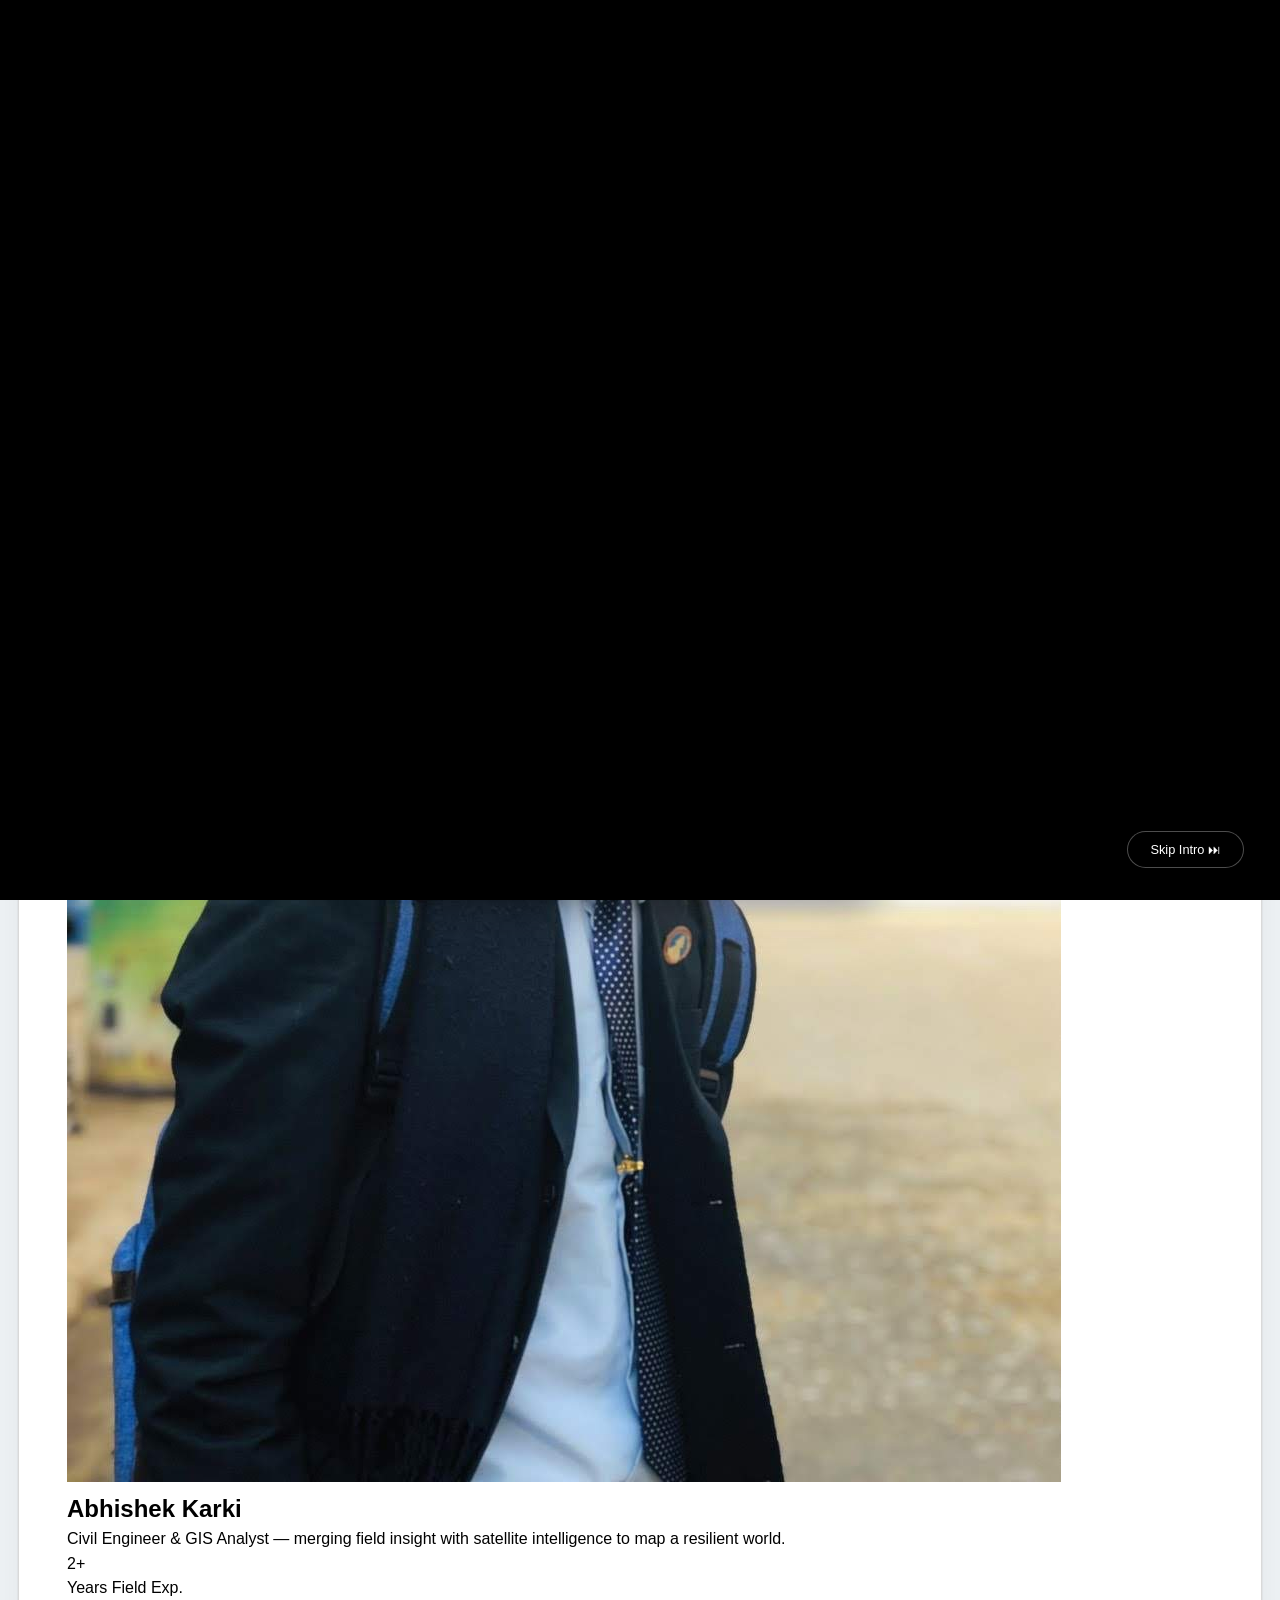
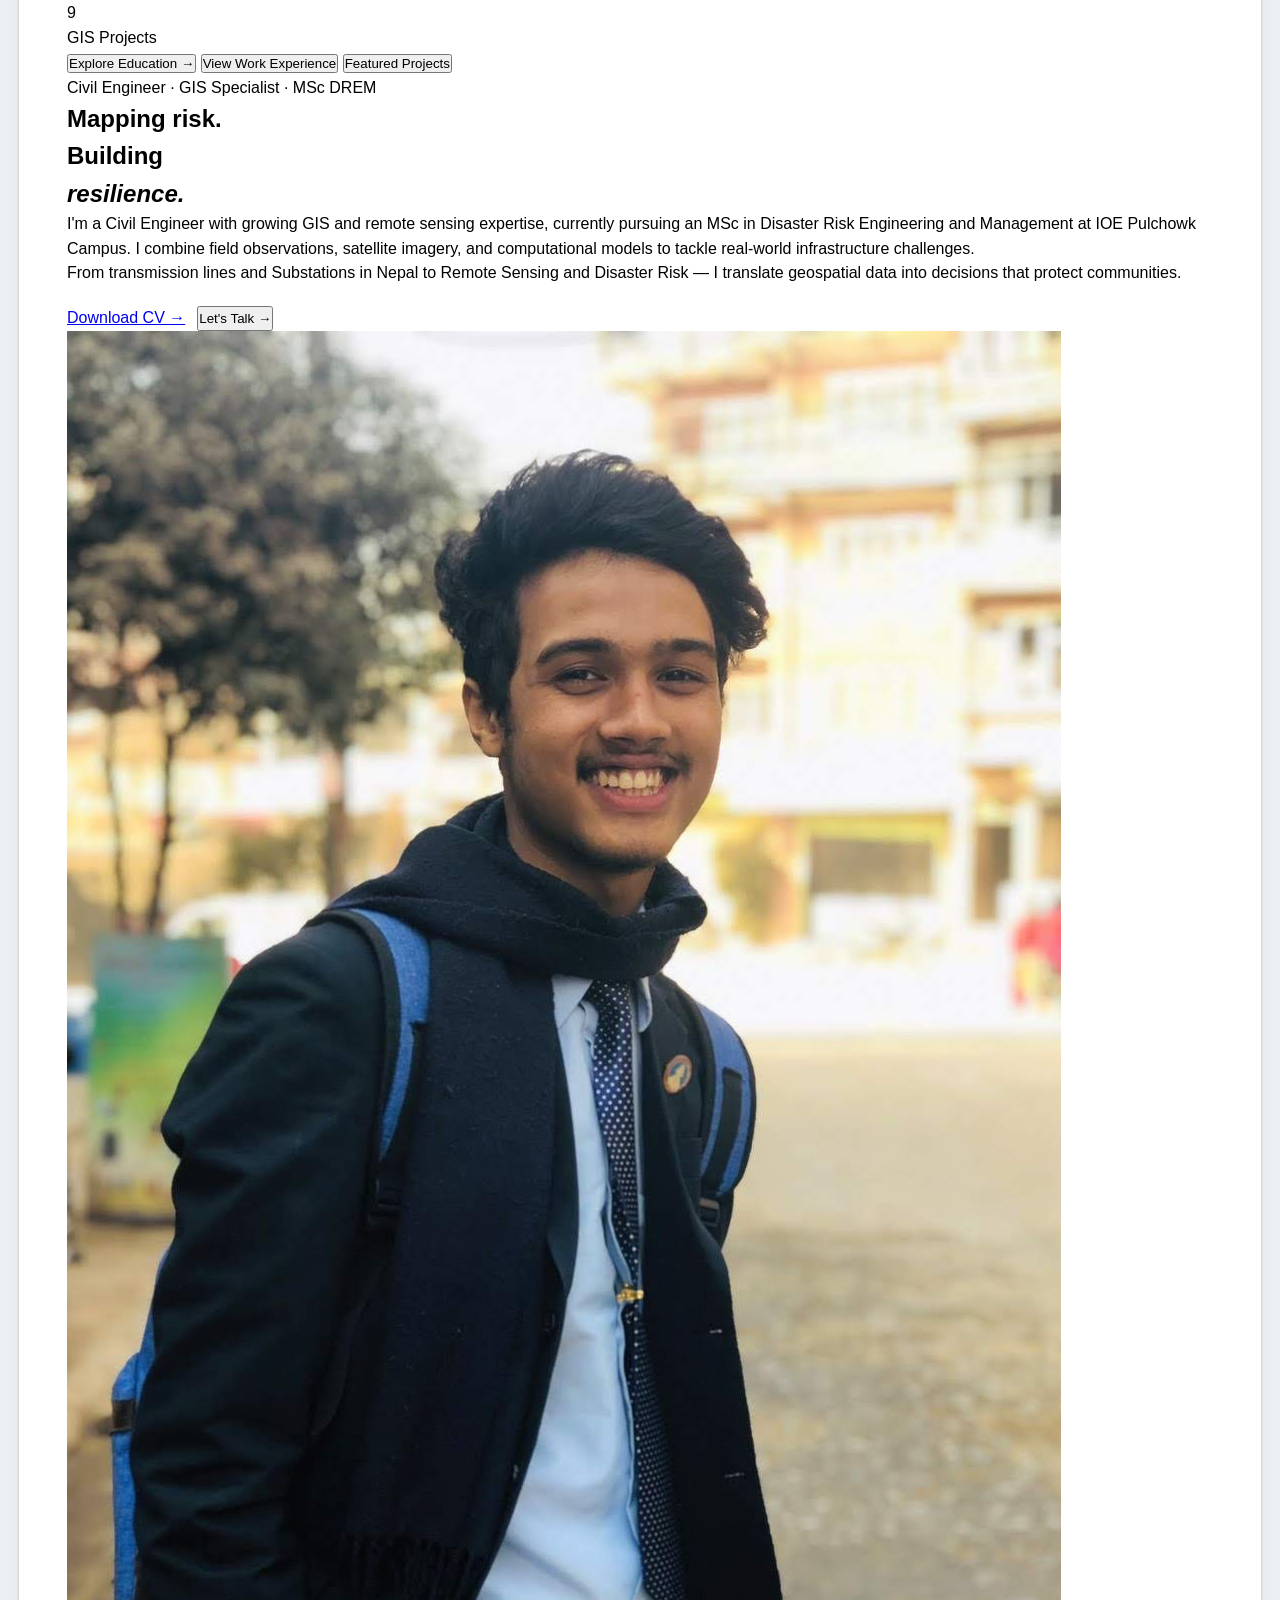
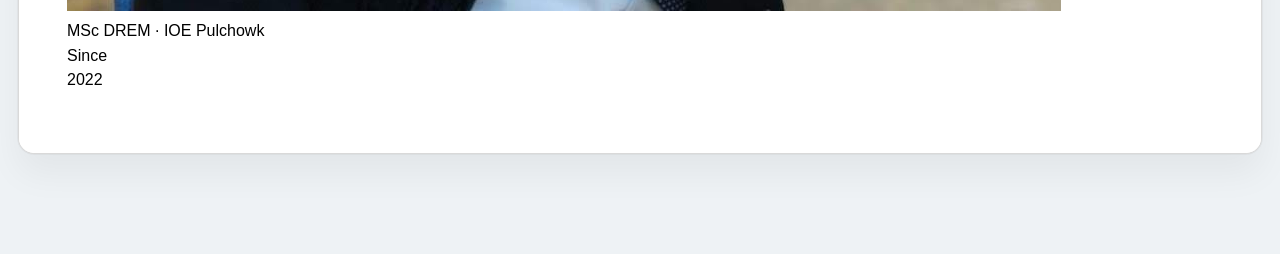
==== commit c6f70f66: "c" ====
--- a/index.html
+++ b/index.html
@@ -1,5 +1,5 @@
 <!DOCTYPE html>
-<html lang="en" data-theme="dark">
+<html lang="en" data-theme="light">
 
 <head>
   <meta charset="UTF-8" />
@@ -38,6 +38,8 @@
 
     /* macOS PURE BLACK & WHITE (DARK MODE - PURE MONOCHROME) */
     [data-theme="dark"] {
+      --menubar-text: #ffffff;
+      --menubar-text-sec: #b3b3b3;
       --macos-desktop: #000000;
       --macos-menubar: rgba(15, 15, 15, 0.85);
       --macos-window-bg: #0d0d0d;
@@ -65,33 +67,33 @@
       --macos-shadow: 0 30px 80px rgba(0, 0, 0, 0.85), 0 0 0 1px rgba(255, 255, 255, 0.12);
     }
 
-    /* macOS PURE BLACK & WHITE (LIGHT MODE - PURE MONOCHROME) */
+    /* macOS LIGHT MODE (MATCHING CV) */
     [data-theme="light"] {
-      --macos-desktop: #f5f5f7;
-      --macos-menubar: rgba(255, 255, 255, 0.85);
+      --macos-desktop: #eef2f5;
+      --macos-menubar: rgba(26, 73, 114, 0.95);
       --macos-window-bg: #ffffff;
-      --macos-titlebar: #f0f0f2;
-      --macos-tabbar: #e5e5e8;
+      --macos-titlebar: #f8fafc;
+      --macos-tabbar: #f1f5f9;
       --macos-tab-active: #ffffff;
-      --macos-tab-hover: #ececee;
+      --macos-tab-hover: #e2e8f0;
       --macos-card: #ffffff;
-      --macos-card-hover: #f7f7f9;
-      --macos-card-elevated: #eeeeef;
-
-      --macos-border: rgba(0, 0, 0, 0.12);
-      --macos-border-bright: rgba(0, 0, 0, 0.22);
-      --macos-border-highlight: #000000;
-
-      --macos-text: #000000;
-      --macos-text-secondary: #4a4a4a;
+      --macos-card-hover: #f8fafc;
+      --macos-card-elevated: #f1f5f9;
+
+      --macos-border: rgba(0, 0, 0, 0.08);
+      --macos-border-bright: rgba(0, 0, 0, 0.15);
+      --macos-border-highlight: #1a4972;
+
+      --macos-text: #1e2a3e;
+      --macos-text-secondary: #5b6e8c;
       --macos-text-muted: #808080;
 
-      --macos-accent: #000000;
+      --macos-accent: #f4a261;
       --macos-accent-inverse: #ffffff;
 
-      --macos-dock-bg: rgba(255, 255, 255, 0.75);
-      --macos-dock-border: rgba(0, 0, 0, 0.15);
-      --macos-shadow: 0 25px 70px rgba(0, 0, 0, 0.12), 0 0 0 1px rgba(0, 0, 0, 0.08);
+      --macos-dock-bg: rgba(255, 255, 255, 0.85);
+      --macos-dock-border: rgba(0, 0, 0, 0.1);
+      --macos-shadow: 0 20px 35px rgba(0, 0, 0, 0.05), 0 0 0 1px rgba(0, 0, 0, 0.04);
     }
 
     /* ═══════════════════════════════════════════════════════
@@ -116,7 +118,7 @@
 
     body {
       background: var(--macos-desktop);
-      color: var(--macos-text);
+      color: var(--menubar-text);
       font-family: var(--font-system);
       font-weight: 400;
       line-height: 1.55;
@@ -215,6 +217,8 @@
    macOS TOP MENU BAR
 ═══════════════════════════════════════════════════════ */
     .macos-menubar {
+      color: var(--macos-text);
+
       position: fixed;
       top: 0;
       left: 0;
@@ -241,16 +245,9 @@
       gap: 18px;
     }
 
-    .apple-logo {
-      font-size: 1rem;
-      color: var(--macos-text);
-      cursor: pointer;
-    }
-
-    .menubar-app-name {
-      font-weight: 700;
-      color: var(--macos-text);
-    }
+    .apple-logo { font-size: 1rem; color: var(--menubar-text); cursor: pointer; }
+
+    .menubar-app-name { font-weight: 700; color: var(--menubar-text); }
 
     .menubar-menu-items {
       display: flex;
@@ -259,13 +256,15 @@
     }
 
     .menubar-menu-items li {
+      color: var(--menubar-text-sec);
+
       color: var(--macos-text-secondary);
       cursor: pointer;
       transition: color 0.2s;
     }
 
     .menubar-menu-items li:hover {
-      color: var(--macos-text);
+      color: var(--menubar-text);
     }
 
     .menubar-right {
@@ -273,13 +272,13 @@
       align-items: center;
       gap: 14px;
       font-size: 0.8rem;
-      color: var(--macos-text-secondary);
+      color: var(--menubar-text-sec);
     }
 
     .btn-theme-toggle {
       background: transparent;
-      border: 1px solid var(--macos-border);
-      color: var(--macos-text);
+      border: 1px solid rgba(255,255,255,0.2);
+      color: var(--menubar-text);
       font-size: 0.78rem;
       padding: 2px 8px;
       border-radius: 4px;
@@ -557,583 +556,16 @@
     }
 
     @media (max-width: 900px) {
-      .macos-pane {
-        padding: 24px 16px 40px;
+      .exp-site-showcase {
+        grid-template-columns: 1fr;
+        display: flex;
+        flex-direction: column;
       }
-
-      .url-capsule {
-        display: none;
+      .site-viewer-panel {
+        border-right: none;
+        border-bottom: 1px solid var(--macos-border);
       }
-    }
-
-    .pane-section-header {
-      margin-bottom: 30px;
-    }
-
-    .pane-kicker {
-      font-family: var(--font-mono);
-      font-size: 0.72rem;
-      font-weight: 600;
-      letter-spacing: 0.12em;
-      text-transform: uppercase;
-      color: var(--macos-text-muted);
-      margin-bottom: 6px;
-      display: flex;
-      align-items: center;
-      gap: 8px;
-    }
-
-    .pane-kicker::before {
-      content: '';
-      width: 14px;
-      height: 1.5px;
-      background: var(--macos-text);
-    }
-
-    .pane-heading {
-      font-size: clamp(1.8rem, 3.2vw, 2.6rem);
-      font-weight: 700;
-      letter-spacing: -0.025em;
-      color: var(--macos-text);
-      line-height: 1.2;
-    }
-
-    .pane-lead {
-      font-size: 0.98rem;
-      color: var(--macos-text-secondary);
-      max-width: 720px;
-      margin-top: 6px;
-      line-height: 1.6;
-    }
-
-    /* ═══════════════════════════════════════════════════════
-   TAB 1: HERO & ABOUT (EXACT PRESERVED CONTENT)
-═══════════════════════════════════════════════════════ */
-    .hero-center-box {
-      display: flex;
-      flex-direction: column;
-      align-items: center;
-      text-align: center;
-      max-width: 860px;
-      margin: 0 auto;
-      padding: 16px 0 36px;
-    }
-
-    .hero-tagline-capsule {
-      display: inline-flex;
-      align-items: center;
-      gap: 8px;
-      background: var(--macos-card-elevated);
-      border: 1px solid var(--macos-border);
-      padding: 5px 14px;
-      border-radius: 100px;
-      font-family: var(--font-mono);
-      font-size: 0.72rem;
-      color: var(--macos-text-secondary);
-      margin-bottom: 24px;
-    }
-
-    /* Centered Photo with Clean Monochrome Frame */
-    .hero-photo-container {
-      position: relative;
-      width: 200px;
-      height: 200px;
-      margin: 0 auto 26px;
-    }
-
-    .radar-ring-pulse {
-      position: absolute;
-      inset: -10px;
-      border-radius: 50%;
-      border: 1px dashed var(--macos-border-bright);
-      opacity: 0.5;
-      animation: radarSpin 24s linear infinite;
-    }
-
-    @keyframes radarSpin {
-      from {
-        transform: rotate(0deg);
-      }
-
-      to {
-        transform: rotate(360deg);
-      }
-    }
-
-    .hero-photo-circle {
-      width: 100%;
-      height: 100%;
-      border-radius: 50%;
-      overflow: hidden;
-      border: 2px solid var(--macos-text);
-      box-shadow: 0 14px 40px rgba(0, 0, 0, 0.4);
-      background: var(--macos-card);
-    }
-
-    .hero-photo-circle img {
-      width: 100%;
-      height: 100%;
-      object-fit: cover;
-      display: block;
-    }
-
-    .hero-name-title {
-      font-family: var(--font-display);
-      font-style: italic;
-      font-weight: 400;
-      font-size: clamp(3.2rem, 6.5vw, 5.2rem);
-      line-height: 0.96;
-      letter-spacing: -0.03em;
-      color: var(--macos-text);
-      margin-bottom: 16px;
-    }
-
-    .hero-subtitle-text {
-      font-size: clamp(0.98rem, 1.25vw, 1.12rem);
-      line-height: 1.7;
-      color: var(--macos-text-secondary);
-      max-width: 580px;
-      margin: 0 auto 28px;
-    }
-
-    /* Original Stats from index.backup.html */
-    .hero-stats-row {
-      display: flex;
-      gap: 40px;
-      justify-content: center;
-      margin-bottom: 30px;
-    }
-
-    .hero-stat-item {
-      text-align: left;
-      padding-left: 16px;
-      border-left: 2px solid var(--macos-border-bright);
-    }
-
-    .stat-big-num {
-      font-family: var(--font-display);
-      font-style: italic;
-      font-size: 2.2rem;
-      line-height: 1;
-      color: var(--macos-text);
-    }
-
-    .stat-small-label {
-      font-family: var(--font-mono);
-      font-size: 0.68rem;
-      letter-spacing: 0.08em;
-      text-transform: uppercase;
-      color: var(--macos-text-muted);
-      margin-top: 4px;
-    }
-
-    /* Hero Action Buttons */
-    .hero-cta-bar {
-      display: flex;
-      gap: 12px;
-      justify-content: center;
-      flex-wrap: wrap;
-      margin-bottom: 40px;
-    }
-
-    .macos-btn-primary {
-      display: inline-flex;
-      align-items: center;
-      gap: 8px;
-      background: var(--macos-accent);
-      color: var(--macos-accent-inverse);
-      padding: 10px 22px;
-      border-radius: var(--radius-btn);
-      font-family: var(--font-system);
-      font-size: 0.85rem;
-      font-weight: 600;
-      text-decoration: none;
-      cursor: pointer;
-      border: 1px solid var(--macos-accent);
-      transition: opacity 0.2s ease;
-    }
-
-    .macos-btn-primary:hover {
-      opacity: 0.85;
-    }
-
-    .macos-btn-secondary {
-      display: inline-flex;
-      align-items: center;
-      gap: 8px;
-      background: var(--macos-card);
-      color: var(--macos-text);
-      padding: 10px 20px;
-      border-radius: var(--radius-btn);
-      font-family: var(--font-system);
-      font-size: 0.85rem;
-      font-weight: 500;
-      text-decoration: none;
-      cursor: pointer;
-      border: 1px solid var(--macos-border-bright);
-      transition: all 0.2s ease;
-    }
-
-    .macos-btn-secondary:hover {
-      background: var(--macos-card-hover);
-      border-color: var(--macos-text);
-    }
-
-    /* ── Integrated About Section (Tab 1 lower part) ── */
-    .about-split-grid {
-      border-top: 1px solid var(--macos-border);
-      padding-top: 40px;
-      display: grid;
-      grid-template-columns: 1.15fr 0.85fr;
-      gap: 46px;
-      align-items: center;
-      text-align: left;
-    }
-
-    .about-kicker-text {
-      font-family: var(--font-mono);
-      font-size: 0.72rem;
-      font-weight: 600;
-      letter-spacing: 0.15em;
-      text-transform: uppercase;
-      color: var(--macos-text-muted);
-      margin-bottom: 10px;
-    }
-
-    .about-heading-text {
-      font-family: var(--font-display);
-      font-style: italic;
-      font-weight: 400;
-      font-size: clamp(2.2rem, 3.8vw, 3rem);
-      line-height: 1.1;
-      color: var(--macos-text);
-      margin-bottom: 18px;
-    }
-
-    .about-body-text {
-      font-size: 1rem;
-      line-height: 1.8;
-      color: var(--macos-text-secondary);
-      margin-bottom: 18px;
-    }
-
-    .about-photo-card {
-      position: relative;
-      width: 100%;
-      max-width: 360px;
-      aspect-ratio: 3 / 4;
-      border-radius: var(--radius-card);
-      overflow: visible;
-      background: var(--macos-card);
-      margin: 0 auto;
-      border: 1px solid var(--macos-border-bright);
-    }
-
-    .about-photo-card img {
-      width: 100%;
-      height: 100%;
-      object-fit: cover;
-      display: block;
-      border-radius: var(--radius-card);
-    }
-
-    .about-accent-badge {
-      position: absolute;
-      bottom: 16px;
-      left: -14px;
-      background: var(--macos-card-elevated);
-      border: 1px solid var(--macos-border-bright);
-      padding: 6px 16px;
-      border-radius: 100px;
-      font-family: var(--font-mono);
-      font-size: 0.72rem;
-      color: var(--macos-text);
-      white-space: nowrap;
-    }
-
-    .about-year-circle {
-      position: absolute;
-      top: 16px;
-      right: -12px;
-      background: var(--macos-accent);
-      color: var(--macos-accent-inverse);
-      border-radius: 50%;
-      width: 52px;
-      height: 52px;
-      display: flex;
-      align-items: center;
-      justify-content: center;
-      font-family: var(--font-mono);
-      font-size: 0.68rem;
-      text-align: center;
-      line-height: 1.3;
-      font-weight: 600;
-    }
-
-    @media (max-width: 900px) {
-      .about-split-grid {
-        grid-template-columns: 1fr;
-      }
-    }
-
-    /* ═══════════════════════════════════════════════════════
-   TAB 2: EDUCATION (LARGE TILES WITH REAL DETAILS)
-═══════════════════════════════════════════════════════ */
-    .edu-showcase-stack {
-      display: flex;
-      flex-direction: column;
-      gap: 32px;
-    }
-
-    .edu-macos-card {
-      background: var(--macos-card);
-      border: 1px solid var(--macos-border);
-      border-radius: var(--radius-card);
-      overflow: hidden;
-      display: grid;
-      grid-template-columns: 42% 58%;
-      transition: all 0.25s ease;
-    }
-
-    .edu-macos-card:hover {
-      border-color: var(--macos-border-bright);
-      transform: translateY(-2px);
-    }
-
-    .edu-card-media {
-      position: relative;
-      min-height: 320px;
-      background: #000;
-      overflow: hidden;
-    }
-
-    .edu-card-media img {
-      width: 100%;
-      height: 100%;
-      object-fit: cover;
-      display: block;
-      filter: contrast(1.05);
-    }
-
-    .edu-period-badge {
-      position: absolute;
-      top: 14px;
-      left: 14px;
-      background: rgba(0, 0, 0, 0.8);
-      border: 1px solid rgba(255, 255, 255, 0.2);
-      color: #fff;
-      padding: 4px 12px;
-      border-radius: 100px;
-      font-family: var(--font-mono);
-      font-size: 0.7rem;
-    }
-
-    .edu-card-info {
-      padding: 30px 34px;
-      display: flex;
-      flex-direction: column;
-      justify-content: center;
-    }
-
-    .edu-degree-title {
-      font-size: 1.3rem;
-      font-weight: 700;
-      color: var(--macos-text);
-      line-height: 1.3;
-      margin-bottom: 4px;
-    }
-
-    .edu-institution-title {
-      font-size: 0.92rem;
-      color: var(--macos-text-secondary);
-      margin-bottom: 12px;
-    }
-
-    .edu-honors-pill {
-      display: inline-flex;
-      align-items: center;
-      gap: 8px;
-      background: var(--macos-card-elevated);
-      border: 1px solid var(--macos-border-bright);
-      color: var(--macos-text);
-      padding: 4px 12px;
-      border-radius: 5px;
-      font-size: 0.78rem;
-      font-weight: 600;
-      font-family: var(--font-mono);
-      margin-bottom: 14px;
-      width: fit-content;
-    }
-
-    .edu-details-box {
-      border-top: 1px solid var(--macos-border);
-      padding-top: 14px;
-      margin-top: 4px;
-    }
-
-    .edu-details-subtitle {
-      font-family: var(--font-mono);
-      font-size: 0.72rem;
-      font-weight: 700;
-      text-transform: uppercase;
-      color: var(--macos-text);
-      margin-bottom: 8px;
-    }
-
-    .edu-real-bullets {
-      list-style: none;
-      font-size: 0.88rem;
-      line-height: 1.7;
-      color: var(--macos-text-secondary);
-    }
-
-    .edu-real-bullets li {
-      margin-bottom: 6px;
-      padding-left: 16px;
-      position: relative;
-    }
-
-    .edu-real-bullets li::before {
-      content: '▸';
-      position: absolute;
-      left: 0;
-      color: var(--macos-text);
-    }
-
-    @media (max-width: 900px) {
-      .edu-macos-card {
-        grid-template-columns: 1fr;
-      }
-
-      .edu-card-media {
-        min-height: 220px;
-      }
-
-      .edu-card-info {
-        padding: 22px 18px;
-      }
-    }
-
-    /* ═══════════════════════════════════════════════════════
-   TAB 3: WORK EXPERIENCE (PROMINENT & NOTICEABLE SELECTOR)
-═══════════════════════════════════════════════════════ */
-    .exp-macos-console {
-      background: var(--macos-card);
-      border: 1px solid var(--macos-border);
-      border-radius: var(--radius-card);
-      overflow: hidden;
-    }
-
-    .exp-console-header {
-      background: var(--macos-titlebar);
-      border-bottom: 1px solid var(--macos-border);
-      padding: 18px 24px;
-    }
-
-    .exp-role-title {
-      font-size: 1.25rem;
-      font-weight: 700;
-      color: var(--macos-text);
-    }
-
-    .exp-role-sub {
-      font-family: var(--font-mono);
-      font-size: 0.78rem;
-      color: var(--macos-text-secondary);
-      margin-top: 2px;
-    }
-
-    /* PROMINENT SITE SELECTOR STRIP */
-    .site-selector-label-bar {
-      background: var(--macos-card-elevated);
-      border-bottom: 1px solid var(--macos-border);
-      padding: 8px 20px;
-      display: flex;
-      align-items: center;
-      justify-content: space-between;
-      font-family: var(--font-mono);
-      font-size: 0.72rem;
-      color: var(--macos-text-muted);
-    }
-
-    .site-selector-label-bar span {
-      display: flex;
-      align-items: center;
-      gap: 6px;
-    }
-
-    .exp-sites-tabstrip {
-      background: var(--macos-tabbar);
-      border-bottom: 1px solid var(--macos-border);
-      display: grid;
-      grid-template-columns: repeat(auto-fit, minmax(200px, 1fr));
-      gap: 8px;
-      padding: 12px 16px;
-    }
-
-    /* Big noticeable site button */
-    .site-pill-btn {
-      background: var(--macos-card);
-      border: 1.5px solid var(--macos-border);
-      padding: 12px 14px;
-      border-radius: 8px;
-      color: var(--macos-text-secondary);
-      font-family: var(--font-system);
-      font-size: 0.85rem;
-      font-weight: 600;
-      cursor: pointer;
-      display: flex;
-      align-items: center;
-      justify-content: space-between;
-      transition: all 0.2s ease;
-    }
-
-    .site-pill-btn:hover {
-      background: var(--macos-card-hover);
-      color: var(--macos-text);
-      border-color: var(--macos-border-bright);
-      transform: translateY(-2px);
-    }
-
-    .site-pill-btn.active {
-      background: var(--macos-accent);
-      color: var(--macos-accent-inverse);
-      border-color: var(--macos-accent);
-      box-shadow: 0 4px 14px rgba(0, 0, 0, 0.25);
-    }
-
-    .site-pill-btn .site-btn-left {
-      display: flex;
-      align-items: center;
-      gap: 8px;
-    }
-
-    .site-pill-btn .site-num-badge {
-      font-family: var(--font-mono);
-      font-size: 0.72rem;
-      background: rgba(125, 125, 125, 0.2);
-      padding: 2px 6px;
-      border-radius: 4px;
-    }
-
-    .site-pill-btn.active .site-num-badge {
-      background: var(--macos-accent-inverse);
-      color: var(--macos-accent);
-    }
-
-    /* Split Active Site Display */
-    .exp-site-showcase {
-      display: grid;
-      grid-template-columns: 58% 42%;
-      min-height: 520px;
-    }
-
-    .site-viewer-panel {
-      background: #000;
-      display: flex;
-      flex-direction: column;
-      border-right: 1px solid var(--macos-border);
-      position: relative;
+      /* Other panes will reuse this */
     }
 
     .site-main-photo-wrap {
@@ -1323,18 +755,17 @@
     }
 
     @media (max-width: 900px) {
-      .exp-sites-tabstrip {
-        grid-template-columns: 1fr;
-      }
-
       .exp-site-showcase {
         grid-template-columns: 1fr;
+        display: flex;
+        flex-direction: column;
       }
-
       .site-viewer-panel {
         border-right: none;
         border-bottom: 1px solid var(--macos-border);
       }
+      /* Other panes will reuse this */
+    }
     }
 
     /* ═══════════════════════════════════════════════════════
@@ -2268,7 +1699,20 @@
       max-height: 85vh;
       border-radius: 8px;
     }
-  </style>
+  
+    @media (max-width: 600px) {
+      .hero-name-title { font-size: 2.8rem; }
+      .about-split-grid { padding-top: 20px; gap: 24px; }
+      .about-heading-text { font-size: 2rem; }
+      .hero-stats-row { gap: 20px; }
+      .macos-desktop-space { padding: 20px 10px 80px; }
+      .macos-pane { padding: 20px 16px; }
+      .site-pill-btn { flex-direction: column; align-items: flex-start; gap: 8px; }
+      .site-nav-overlay-arrows { padding: 0 8px; }
+      .btn-site-arr { width: 32px; height: 32px; }
+    }
+
+</style>
 </head>
 
 <body>
@@ -2554,7 +1998,7 @@
                 <div class="edu-details-box">
                   <div class="edu-details-subtitle">Field of Study:</div>
                   <ul class="edu-real-bullets">
-                    <li>Physical Sciences with comprehensive training in Higher Mathematics, Physics, and Chemistry.
+                    <li> Science with comprehensive education in Higher Mathematics, Physics, Chemistry and Biology.
                     </li>
                   </ul>
                 </div>
@@ -2656,15 +2100,45 @@
             <p class="pane-lead"><span id="macProjCount">10</span> selected engineering &amp; GIS studies.</p>
           </div>
 
-          <div class="proj-filter-row" id="macProjFilters">
-            <button class="btn-filter-pill active" data-filter="all">All Projects</button>
-            <button class="btn-filter-pill" data-filter="insar">InSAR / Geotech</button>
-            <button class="btn-filter-pill" data-filter="remote sensing">Remote Sensing</button>
-            <button class="btn-filter-pill" data-filter="hydrology">Hydrology &amp; Flood</button>
-            <button class="btn-filter-pill" data-filter="civil 3d">Civil 3D</button>
+          <div class="exp-macos-console">
+            <div class="exp-console-header">
+              <div class="exp-role-title">Featured Case Studies</div>
+              <div class="exp-role-sub">10 selected engineering &amp; GIS studies.</div>
+            </div>
+            <div class="site-selector-label-bar">
+              <span><i class="fas fa-hand-pointer"></i> <strong>Select a Project Below:</strong></span>
+            </div>
+            <nav class="exp-sites-tabstrip" id="macProjTabs"></nav>
+            <div class="exp-site-showcase">
+              <div class="site-viewer-panel">
+                <div class="site-main-photo-wrap">
+                  <img id="macProjImg" src="" alt="Project media" onclick="zoomCurrentMacProj()" style="display:none;" />
+                  <video id="macProjVideo" src="" autoplay loop muted playsinline style="display:none; width:100%; height:100%; object-fit:cover;"></video>
+                  <div class="site-photo-caption-bar" id="macProjCaption">Caption</div>
+                  <div class="site-nav-overlay-arrows">
+                    <button class="btn-site-arr" onclick="stepMacProjPhoto(-1)" title="Previous"><i class="fas fa-chevron-left"></i></button>
+                    <button class="btn-site-arr" onclick="stepMacProjPhoto(1)" title="Next"><i class="fas fa-chevron-right"></i></button>
+                  </div>
+                </div>
+                <div class="site-thumbs-strip" id="macProjThumbs"></div>
+              </div>
+              <div class="site-details-panel">
+                <div>
+                  <div class="site-num-kicker" id="macProjNum">01</div>
+                  <h3 class="site-dossier-heading" id="macProjTitle">Title</h3>
+                  <p class="site-dossier-paragraph" id="macProjDesc">Desc</p>
+                  <div class="site-real-tasks-box">
+                    <div class="site-tasks-heading">Project Details:</div>
+                    <p class="site-tasks-list" id="macProjFull" style="font-size: 0.82rem; color: var(--macos-text-secondary); line-height: 1.6;"></p>
+                    <div id="macProjPdf" style="margin-top: 12px;"></div>
+                  </div>
+                </div>
+                <div>
+                  <div class="site-tags-wrap" id="macProjTags"></div>
+                </div>
+              </div>
+            </div>
           </div>
-
-          <div class="proj-cards-grid" id="macProjGrid"></div>
         </section>
 
         <!-- ─────────────────────────────────────────────
@@ -2677,8 +2151,43 @@
             <p class="pane-lead">7 selected works in 3D modeling, structural analysis, HVAC, and drone surveying.</p>
           </div>
 
-          <!-- Cards now feature prominent preview images so you can see them immediately! -->
-          <div class="fl-cards-grid" id="macFreelanceGrid"></div>
+          <div class="exp-macos-console">
+            <div class="exp-console-header">
+              <div class="exp-role-title">Freelance &amp; Academic Projects</div>
+              <div class="exp-role-sub">7 selected works in 3D modeling, structural analysis, HVAC, and drone surveying.</div>
+            </div>
+            <div class="site-selector-label-bar">
+              <span><i class="fas fa-hand-pointer"></i> <strong>Select a Project Below:</strong></span>
+            </div>
+            <nav class="exp-sites-tabstrip" id="macFlTabs"></nav>
+            <div class="exp-site-showcase">
+              <div class="site-viewer-panel">
+                <div class="site-main-photo-wrap">
+                  <img id="macFlImg" src="" alt="Project media" onclick="zoomCurrentMacFl()" style="display:none;" />
+                  <video id="macFlVideo" src="" autoplay loop muted playsinline style="display:none; width:100%; height:100%; object-fit:cover;"></video>
+                  <div class="site-photo-caption-bar" id="macFlCaption">Caption</div>
+                  <div class="site-nav-overlay-arrows">
+                    <button class="btn-site-arr" onclick="stepMacFlPhoto(-1)" title="Previous"><i class="fas fa-chevron-left"></i></button>
+                    <button class="btn-site-arr" onclick="stepMacFlPhoto(1)" title="Next"><i class="fas fa-chevron-right"></i></button>
+                  </div>
+                </div>
+                <div class="site-thumbs-strip" id="macFlThumbs"></div>
+              </div>
+              <div class="site-details-panel">
+                <div>
+                  <div class="site-num-kicker" id="macFlNum">01</div>
+                  <h3 class="site-dossier-heading" id="macFlTitle">Title</h3>
+                  <p class="site-dossier-paragraph" id="macFlDesc">Desc</p>
+                  <div class="site-real-tasks-box" id="macFlPdfBox" style="display:none;">
+                    <div id="macFlPdf" style="margin-top: 12px;"></div>
+                  </div>
+                </div>
+                <div>
+                  <div class="site-tags-wrap" id="macFlTags"></div>
+                </div>
+              </div>
+            </div>
+          </div>
         </section>
 
         <!-- ─────────────────────────────────────────────
@@ -2766,10 +2275,34 @@
             <p class="pane-lead">Official credentials, licences, and course completion certificates.</p>
           </div>
 
-          <div class="cert-cards-grid" id="macCertGrid"></div>
-
-          <div class="pane-kicker" style="margin-top:20px">Professional Licences &amp; Awards</div>
-          <div class="accreditation-ribbon" id="macBadgesRibbon"></div>
+          <div class="exp-macos-console">
+            <div class="exp-console-header">
+              <div class="exp-role-title">Certifications &amp; Credentials</div>
+              <div class="exp-role-sub">Official credentials, licences, and course completion certificates.</div>
+            </div>
+            <div class="site-selector-label-bar">
+              <span><i class="fas fa-hand-pointer"></i> <strong>Select a Certificate Below:</strong></span>
+            </div>
+            <nav class="exp-sites-tabstrip" id="macCertTabs"></nav>
+            <div class="exp-site-showcase">
+              <div class="site-viewer-panel">
+                <div class="site-main-photo-wrap">
+                  <img id="macCertImg" src="" alt="Certificate" onclick="zoomCurrentMacCert()" />
+                </div>
+              </div>
+              <div class="site-details-panel">
+                <div>
+                  <div class="site-num-kicker" id="macCertNum">01</div>
+                  <h3 class="site-dossier-heading" id="macCertTitle">Title</h3>
+                  <p class="site-dossier-paragraph" id="macCertDesc">Desc</p>
+                </div>
+                <div>
+                  <div class="pane-kicker" style="margin-top:20px; font-size: 0.8rem; margin-bottom: 8px;">Professional Licences &amp; Awards</div>
+                  <div class="accreditation-ribbon" id="macBadgesRibbon"></div>
+                </div>
+              </div>
+            </div>
+          </div>
         </section>
 
         <!-- ─────────────────────────────────────────────
@@ -3556,13 +3089,59 @@
     /* ────────────────────────────────────────────────────────
        CERTIFICATIONS & BADGES
     ──────────────────────────────────────────────────────── */
+    var curCertIdx = 0;
+
     function initMacCertifications() {
-      var grid = document.getElementById('macCertGrid');
+      var tabstrip = document.getElementById('macCertTabs');
       var ribbon = document.getElementById('macBadgesRibbon');
-      if (!grid || !ribbon) return;
-
+      if (!tabstrip || !ribbon) return;
+
+      tabstrip.innerHTML = CERT_IMAGES.map(function (c, i) {
+        return '<button class="site-pill-btn ' + (i === 0 ? 'active' : '') + '" data-idx="' + i + '" title="Click to view ' + c.title + '">'
+          + '<div class="site-btn-left">'
+          + '<span class="site-num-badge">0' + (i + 1) + '</span>'
+          + '<span>' + c.title.substring(0, 18) + '...</span>'
+          + '</div>'
+          + '<i class="fas fa-chevron-right" style="font-size:0.7rem; opacity:0.6"></i>'
+          + '</button>';
+      }).join('');
+
+      tabstrip.querySelectorAll('.site-pill-btn').forEach(function (btn) {
+        btn.addEventListener('click', function () {
+          tabstrip.querySelectorAll('.site-pill-btn').forEach(b => b.classList.remove('active'));
+          btn.classList.add('active');
+          loadMacCert(parseInt(btn.dataset.idx));
+        });
+      });
+
+      ribbon.innerHTML = CERT_BADGES.map(function (b) {
+        return '<div class="accreditation-pill">'
+          + '<i class="fas ' + b.icon + '"></i>'
+          + '<span><strong>' + b.title + '</strong> · ' + b.desc + '</span>'
+          + '</div>';
+      }).join('');
+
+      loadMacCert(0);
+    }
+
+    function loadMacCert(idx) {
+      curCertIdx = idx;
+      var c = CERT_IMAGES[idx];
+
+      document.getElementById('macCertNum').textContent = 'Cert 0' + (idx + 1);
+      document.getElementById('macCertTitle').textContent = c.title;
+      document.getElementById('macCertDesc').textContent = c.sub;
+
+      var src = encodeURI(c.src);
+      document.getElementById('macCertImg').src = src;
+    }
+
+    function zoomCurrentMacCert() {
       var allCerts = CERT_IMAGES.map(function (c) {
         return { src: encodeURI(c.src), caption: c.title + ' — ' + c.sub };
+      });
+      openMacLightbox(allCerts, curCertIdx);
+    };
       });
 
       grid.innerHTML = CERT_IMAGES.map(function (c, i) {
@@ -3648,7 +3227,7 @@
     updateMacClock();
 
     function initMacTheme() {
-      var saved = localStorage.getItem('mac_portfolio_theme') || 'dark';
+      var saved = localStorage.getItem('mac_portfolio_theme') || 'light';
       document.documentElement.setAttribute('data-theme', saved);
     }
     function toggleMacTheme() {
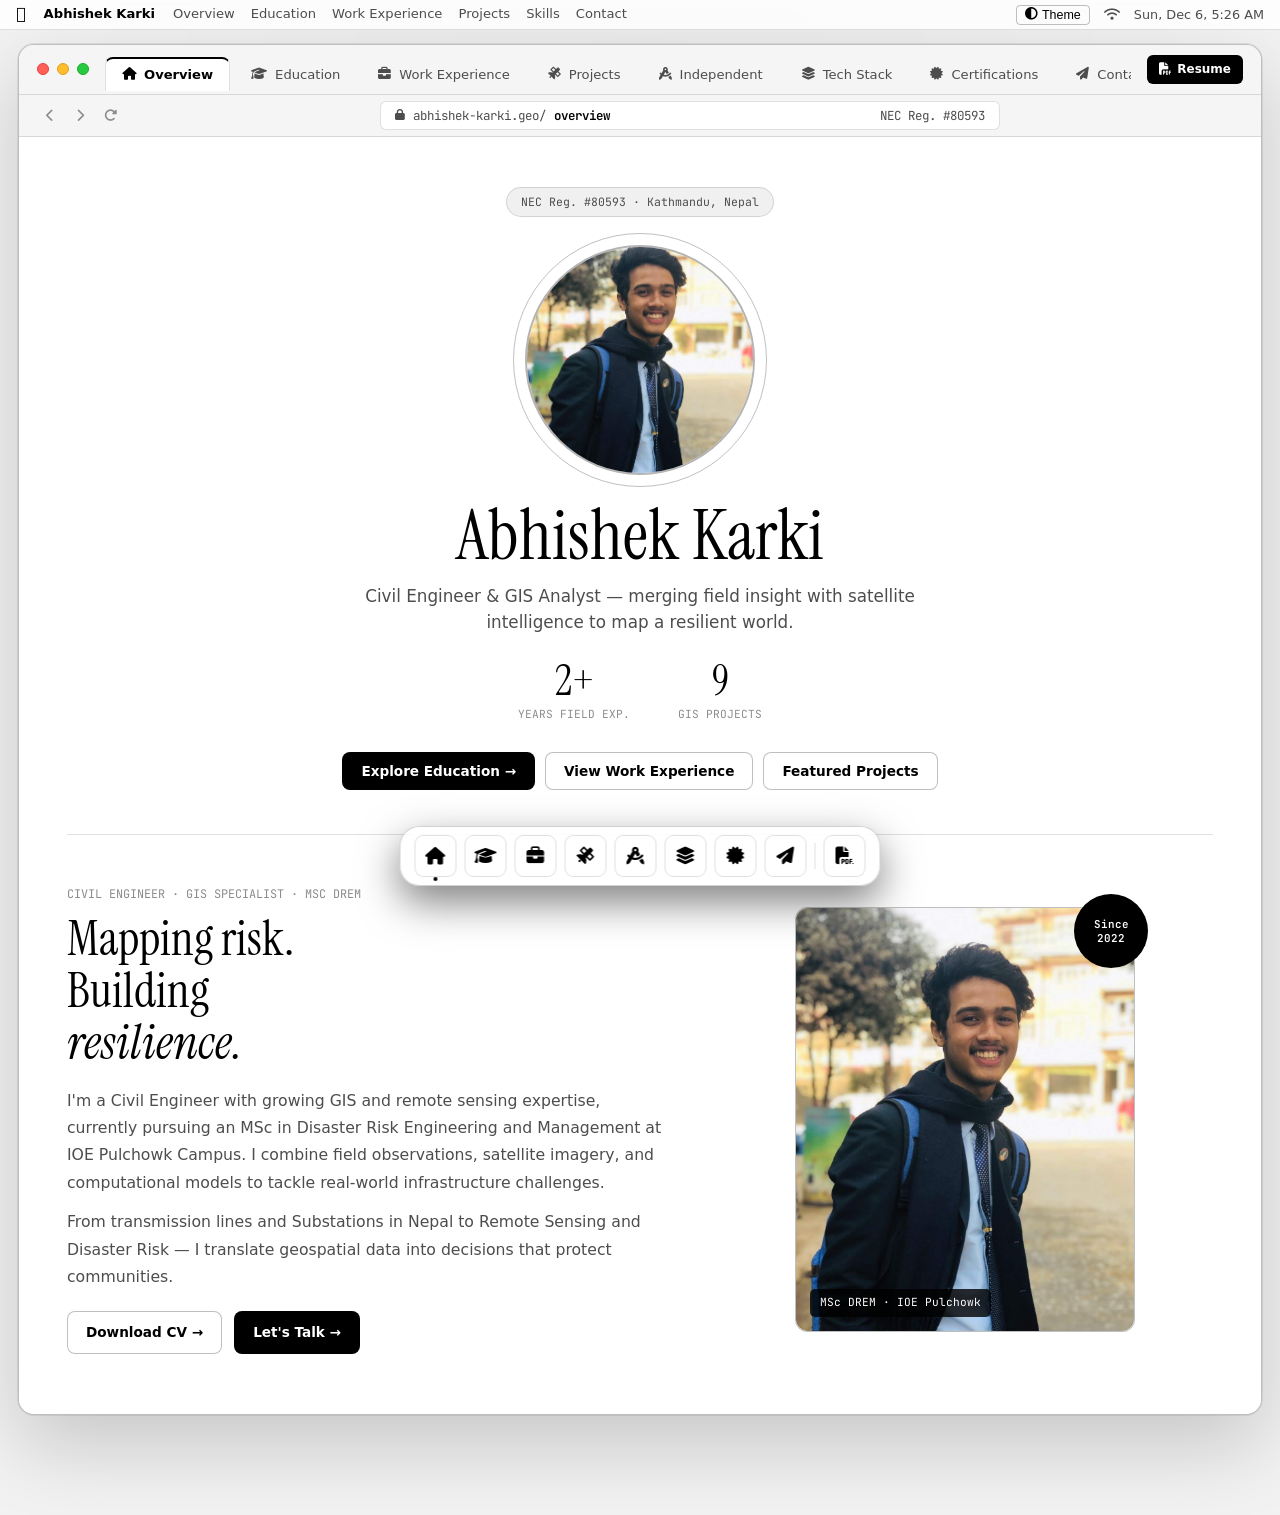
==== commit a5cdd8ca: "c" ====
--- a/index.html
+++ b/index.html
@@ -3,7 +3,7 @@
 
 <head>
   <meta charset="UTF-8" />
-  <meta name="viewport" content="width=device-width, initial-scale=1.0" />
+  <meta name="viewport" content="width=device-width, initial-scale=1.0, viewport-fit=cover" />
   <title>Abhishek Karki | Civil Engineer &amp; GIS Analyst</title>
   <meta name="description"
     content="Portfolio of Abhishek Karki — Civil Engineer, GIS & Remote Sensing Specialist, MSc DREM at IOE Pulchowk. 132kV Transmission Lines, InSAR Geodesy, Flood & Landslide Modeling." />
@@ -12,7 +12,7 @@
   <link rel="preconnect" href="https://fonts.googleapis.com" />
   <link rel="preconnect" href="https://fonts.gstatic.com" crossorigin />
   <link
-    href="https://fonts.googleapis.com/css2?family=Instrument+Serif:ital@0;1&family=JetBrains+Mono:wght@400;500;600&family=Space+Grotesk:wght@400;500;600;700&display=swap"
+    href="https://fonts.googleapis.com/css2?family=Instrument+Serif:ital@0;1&family=JetBrains+Mono:wght@400;500;600&family=Inter:wght@400;500;600;700&display=swap"
     rel="stylesheet" />
 
   <!-- Font Awesome Icons -->
@@ -23,9 +23,9 @@
    macOS PURE BLACK & WHITE DESIGN SYSTEM
 ═══════════════════════════════════════════════════════ */
     :root {
-      --font-system: -apple-system, BlinkMacSystemFont, "SF Pro Text", "SF Pro Display", "Helvetica Neue", Arial, sans-serif;
+      --font-system: -apple-system, BlinkMacSystemFont, system-ui, "SF Pro Text", "SF Pro Display", Inter, "Helvetica Neue", Arial, sans-serif;
       --font-display: 'Instrument Serif', Georgia, serif;
-      --font-mono: "SF Mono", "JetBrains Mono", Menlo, Consolas, monospace;
+      --font-mono: ui-monospace, "SF Mono", SFMono-Regular, Menlo, "JetBrains Mono", Consolas, monospace;
 
       --ease-macos: cubic-bezier(0.16, 1, 0.3, 1);
       --ease-bounce: cubic-bezier(0.34, 1.56, 0.64, 1);
@@ -69,31 +69,33 @@
 
     /* macOS LIGHT MODE (MATCHING CV) */
     [data-theme="light"] {
-      --macos-desktop: #eef2f5;
-      --macos-menubar: rgba(26, 73, 114, 0.95);
+      --menubar-text: #000000;
+      --menubar-text-sec: #4d4d4d;
+      --macos-desktop: #f2f2f2;
+      --macos-menubar: rgba(255, 255, 255, 0.82);
       --macos-window-bg: #ffffff;
-      --macos-titlebar: #f8fafc;
-      --macos-tabbar: #f1f5f9;
+      --macos-titlebar: #f5f5f5;
+      --macos-tabbar: #ededed;
       --macos-tab-active: #ffffff;
-      --macos-tab-hover: #e2e8f0;
+      --macos-tab-hover: #e8e8e8;
       --macos-card: #ffffff;
-      --macos-card-hover: #f8fafc;
-      --macos-card-elevated: #f1f5f9;
-
-      --macos-border: rgba(0, 0, 0, 0.08);
-      --macos-border-bright: rgba(0, 0, 0, 0.15);
-      --macos-border-highlight: #1a4972;
-
-      --macos-text: #1e2a3e;
-      --macos-text-secondary: #5b6e8c;
-      --macos-text-muted: #808080;
-
-      --macos-accent: #f4a261;
+      --macos-card-hover: #f5f5f5;
+      --macos-card-elevated: #f0f0f0;
+
+      --macos-border: rgba(0, 0, 0, 0.12);
+      --macos-border-bright: rgba(0, 0, 0, 0.25);
+      --macos-border-highlight: #000000;
+
+      --macos-text: #000000;
+      --macos-text-secondary: #4d4d4d;
+      --macos-text-muted: #8c8c8c;
+
+      --macos-accent: #000000;
       --macos-accent-inverse: #ffffff;
 
-      --macos-dock-bg: rgba(255, 255, 255, 0.85);
-      --macos-dock-border: rgba(0, 0, 0, 0.1);
-      --macos-shadow: 0 20px 35px rgba(0, 0, 0, 0.05), 0 0 0 1px rgba(0, 0, 0, 0.04);
+      --macos-dock-bg: rgba(255, 255, 255, 0.75);
+      --macos-dock-border: rgba(0, 0, 0, 0.18);
+      --macos-shadow: 0 30px 80px rgba(0, 0, 0, 0.18), 0 0 0 1px rgba(0, 0, 0, 0.08);
     }
 
     /* ═══════════════════════════════════════════════════════
@@ -118,7 +120,7 @@
 
     body {
       background: var(--macos-desktop);
-      color: var(--menubar-text);
+      color: var(--macos-text);
       font-family: var(--font-system);
       font-weight: 400;
       line-height: 1.55;
@@ -234,7 +236,7 @@
       padding: 0 16px;
       font-size: 0.82rem;
       font-weight: 500;
-      color: var(--macos-text);
+      color: var(--menubar-text);
       z-index: 1000;
       user-select: none;
     }
@@ -257,8 +259,6 @@
 
     .menubar-menu-items li {
       color: var(--menubar-text-sec);
-
-      color: var(--macos-text-secondary);
       cursor: pointer;
       transition: color 0.2s;
     }
@@ -277,7 +277,7 @@
 
     .btn-theme-toggle {
       background: transparent;
-      border: 1px solid rgba(255,255,255,0.2);
+      border: 1px solid var(--macos-border-bright);
       color: var(--menubar-text);
       font-size: 0.78rem;
       padding: 2px 8px;
@@ -290,7 +290,7 @@
     }
 
     .btn-theme-toggle:hover {
-      background: var(--macos-card-hover);
+      background: rgba(125, 125, 125, 0.18);
     }
 
     @media (max-width: 768px) {
@@ -555,6 +555,75 @@
       }
     }
 
+
+    /* ═══ RESTORED STYLES (hero, about, education, console, buttons) ═══ */
+    .tab-icon { font-size: 0.8rem; }
+    .pane-section-header { margin-bottom: 28px; }
+    .pane-kicker { font-family: var(--font-mono); font-size: 0.72rem; text-transform: uppercase; letter-spacing: 0.08em; color: var(--macos-text-muted); margin-bottom: 6px; }
+    .pane-heading { font-family: var(--font-display); font-size: 2.6rem; font-weight: 400; line-height: 1.1; color: var(--macos-text); margin-bottom: 8px; }
+    .pane-lead { color: var(--macos-text-secondary); font-size: 0.98rem; max-width: 760px; }
+
+    .macos-btn-primary, .macos-btn-secondary { display: inline-flex; align-items: center; gap: 8px; padding: 10px 18px; border-radius: var(--radius-btn); font-family: var(--font-system); font-size: 0.85rem; font-weight: 600; text-decoration: none; cursor: pointer; transition: all 0.2s; border: 1px solid transparent; }
+    .macos-btn-primary { background: var(--macos-accent); color: var(--macos-accent-inverse); }
+    .macos-btn-primary:hover { opacity: 0.85; transform: translateY(-1px); }
+    .macos-btn-secondary { background: var(--macos-card); color: var(--macos-text); border-color: var(--macos-border-bright); }
+    .macos-btn-secondary:hover { background: var(--macos-card-hover); border-color: var(--macos-text); }
+
+    .hero-center-box { text-align: center; display: flex; flex-direction: column; align-items: center; padding: 10px 0 44px; }
+    .hero-tagline-capsule { background: var(--macos-card-elevated); border: 1px solid var(--macos-border); padding: 5px 14px; border-radius: 100px; font-family: var(--font-mono); font-size: 0.72rem; color: var(--macos-text-secondary); }
+    .hero-photo-container { position: relative; width: 230px; height: 230px; margin: 28px 0 24px; }
+    .radar-ring-pulse { position: absolute; inset: -12px; border-radius: 50%; border: 1px solid var(--macos-border-bright); animation: radarPulse 2.4s ease-out infinite; }
+    @keyframes radarPulse { 0% { transform: scale(0.9); opacity: 0.9; } 100% { transform: scale(1.4); opacity: 0; } }
+    .hero-photo-circle { position: relative; width: 100%; height: 100%; border-radius: 50%; overflow: hidden; border: 2px solid var(--macos-border-bright); background: var(--macos-card-elevated); }
+    .hero-photo-circle img { width: 100%; height: 100%; object-fit: cover; display: block; }
+    .hero-name-title { font-family: var(--font-display); font-weight: 400; font-size: 4.4rem; line-height: 1.05; color: var(--macos-text); margin-bottom: 10px; }
+    .hero-subtitle-text { max-width: 620px; color: var(--macos-text-secondary); font-size: 1.05rem; margin-bottom: 26px; }
+    .hero-stats-row { display: flex; gap: 48px; margin-bottom: 28px; }
+    .stat-big-num { font-family: var(--font-display); font-size: 2.6rem; line-height: 1; color: var(--macos-text); }
+    .stat-big-num span { color: var(--macos-accent); }
+    .stat-small-label { font-family: var(--font-mono); font-size: 0.7rem; text-transform: uppercase; color: var(--macos-text-muted); margin-top: 4px; }
+    .hero-cta-bar { display: flex; flex-wrap: wrap; gap: 10px; justify-content: center; }
+
+    .about-split-grid { display: grid; grid-template-columns: 1.2fr 1fr; gap: 56px; align-items: center; border-top: 1px solid var(--macos-border); padding-top: 50px; }
+    .about-kicker-text { font-family: var(--font-mono); font-size: 0.74rem; text-transform: uppercase; color: var(--macos-text-muted); margin-bottom: 10px; }
+    .about-heading-text { font-family: var(--font-display); font-weight: 400; font-size: 3rem; line-height: 1.08; color: var(--macos-text); margin-bottom: 18px; }
+    .about-body-text { color: var(--macos-text-secondary); font-size: 0.98rem; line-height: 1.75; margin-bottom: 12px; }
+    .about-photo-card { position: relative; width: 100%; max-width: 340px; margin: 0 auto; aspect-ratio: 4 / 5; border-radius: var(--radius-card); border: 1px solid var(--macos-border-bright); }
+    .about-photo-card img { width: 100%; height: 100%; object-fit: cover; border-radius: var(--radius-card); display: block; }
+    .about-accent-badge { position: absolute; left: 14px; bottom: 14px; background: rgba(0, 0, 0, 0.8); color: #fff; font-family: var(--font-mono); font-size: 0.7rem; padding: 5px 10px; border-radius: 5px; }
+    .about-year-circle { position: absolute; top: -14px; right: -14px; width: 74px; height: 74px; border-radius: 50%; background: var(--macos-accent); color: var(--macos-accent-inverse); display: flex; align-items: center; justify-content: center; text-align: center; font-family: var(--font-mono); font-size: 0.68rem; font-weight: 600; line-height: 1.3; }
+
+    .edu-showcase-stack { display: flex; flex-direction: column; gap: 22px; }
+    .edu-macos-card { display: grid; grid-template-columns: 320px 1fr; background: var(--macos-card); border: 1px solid var(--macos-border); border-radius: var(--radius-card); overflow: hidden; }
+    .edu-card-media { position: relative; min-height: 220px; background: #000; }
+    .edu-card-media img { position: absolute; inset: 0; width: 100%; height: 100%; object-fit: cover; }
+    .edu-period-badge { position: absolute; top: 12px; left: 12px; z-index: 2; background: rgba(0, 0, 0, 0.8); color: #fff; font-family: var(--font-mono); font-size: 0.7rem; padding: 3px 9px; border-radius: 4px; }
+    .edu-card-info { padding: 24px 26px; }
+    .edu-degree-title { font-size: 1.25rem; font-weight: 700; color: var(--macos-text); line-height: 1.3; margin-bottom: 4px; }
+    .edu-institution-title { font-size: 0.9rem; color: var(--macos-text-secondary); margin-bottom: 10px; }
+    .edu-honors-pill { display: inline-block; background: var(--macos-card-elevated); border: 1px solid var(--macos-border); padding: 3px 10px; border-radius: 100px; font-size: 0.75rem; margin-bottom: 10px; color: var(--macos-text); }
+    .edu-details-box { background: var(--macos-card-elevated); border: 1px solid var(--macos-border); border-radius: var(--radius-btn); padding: 14px 16px; }
+    .edu-details-subtitle { font-size: 0.74rem; font-weight: 700; text-transform: uppercase; color: var(--macos-text); margin-bottom: 8px; }
+    .edu-real-bullets { padding-left: 18px; font-size: 0.84rem; line-height: 1.65; color: var(--macos-text-secondary); }
+    .edu-real-bullets li { margin-bottom: 6px; }
+    @media (max-width: 900px) { .edu-macos-card, .about-split-grid { grid-template-columns: 1fr; } .edu-card-media { min-height: 200px; } }
+
+    .exp-macos-console { background: var(--macos-card); border: 1px solid var(--macos-border); border-radius: var(--radius-card); overflow: hidden; }
+    .exp-console-header { padding: 20px 24px; border-bottom: 1px solid var(--macos-border); }
+    .exp-role-title { font-size: 1.2rem; font-weight: 700; color: var(--macos-text); }
+    .exp-role-sub { font-size: 0.85rem; color: var(--macos-text-secondary); margin-top: 2px; }
+    .site-selector-label-bar { display: flex; justify-content: space-between; gap: 12px; flex-wrap: wrap; padding: 10px 24px; background: var(--macos-card-elevated); border-bottom: 1px solid var(--macos-border); font-size: 0.78rem; color: var(--macos-text-secondary); }
+    .exp-sites-tabstrip { display: flex; flex-wrap: wrap; gap: 8px; padding: 14px 24px; border-bottom: 1px solid var(--macos-border); }
+    .site-pill-btn { display: inline-flex; align-items: center; justify-content: space-between; gap: 10px; padding: 8px 14px; border: 1px solid var(--macos-border-bright); border-radius: var(--radius-btn); background: var(--macos-card); color: var(--macos-text); font-family: var(--font-system); font-size: 0.82rem; font-weight: 600; text-align: left; transition: all 0.2s; }
+    .site-pill-btn:hover { background: var(--macos-card-hover); border-color: var(--macos-text); }
+    .site-pill-btn.active { background: var(--macos-text); color: var(--macos-window-bg); border-color: var(--macos-text); }
+    .site-btn-left { display: flex; align-items: center; gap: 8px; }
+    .site-num-badge { font-family: var(--font-mono); font-size: 0.68rem; padding: 1px 6px; border-radius: 4px; background: var(--macos-card-elevated); color: var(--macos-text-muted); }
+    .site-pill-btn.active .site-num-badge { background: rgba(125, 125, 125, 0.3); color: inherit; }
+    .exp-site-showcase { display: grid; grid-template-columns: 1.35fr 1fr; }
+    .site-viewer-panel { display: flex; flex-direction: column; border-right: 1px solid var(--macos-border); min-width: 0; }
+    .site-thumb-item .thumb-play { width: 100%; height: 100%; background: #111; color: #fff; display: flex; align-items: center; justify-content: center; font-size: 0.8rem; }
+
     @media (max-width: 900px) {
       .exp-site-showcase {
         grid-template-columns: 1fr;
@@ -765,7 +834,6 @@
         border-bottom: 1px solid var(--macos-border);
       }
       /* Other panes will reuse this */
-    }
     }
 
     /* ═══════════════════════════════════════════════════════
@@ -1701,6 +1769,7 @@
     }
   
     @media (max-width: 600px) {
+      .hero-photo-container { width: 170px; height: 170px; }
       .hero-name-title { font-size: 2.8rem; }
       .about-split-grid { padding-top: 20px; gap: 24px; }
       .about-heading-text { font-size: 2rem; }
@@ -1712,6 +1781,131 @@
       .btn-site-arr { width: 32px; height: 32px; }
     }
 
+
+    /* ═══ CLICK AFFORDANCE: make selectors obviously clickable ═══ */
+    .site-selector-label-bar { background: var(--macos-text); color: var(--macos-window-bg); font-size: 0.82rem; padding: 12px 24px; align-items: center; border-bottom: none; }
+    .site-selector-label-bar strong { font-weight: 700; letter-spacing: 0.01em; }
+    .site-selector-label-bar i { margin-right: 6px; animation: pointerNudge 1.2s ease-in-out infinite; display: inline-block; }
+    @keyframes pointerNudge { 0%, 100% { transform: translateY(0); } 50% { transform: translateY(4px); } }
+    .exp-sites-tabstrip { gap: 10px; padding: 16px 24px; background: var(--macos-card-elevated); }
+    .site-pill-btn { padding: 11px 16px; font-size: 0.86rem; border: 1.5px solid var(--macos-border-bright); box-shadow: 0 2px 0 var(--macos-border-bright), 0 4px 10px rgba(0, 0, 0, 0.08); cursor: pointer; }
+    .site-pill-btn:hover { transform: translateY(-2px); border-color: var(--macos-text); box-shadow: 0 4px 0 var(--macos-text), 0 8px 16px rgba(0, 0, 0, 0.15); }
+    .site-pill-btn:active { transform: translateY(1px); box-shadow: none; }
+    .site-pill-btn.active { box-shadow: none; transform: none; }
+    .site-pill-btn .pill-arrow { font-size: 0.72rem; opacity: 0.55; transition: transform 0.2s, opacity 0.2s; }
+    .site-pill-btn:hover .pill-arrow { transform: translateX(3px); opacity: 1; }
+    .site-pill-btn.active .pill-arrow { transform: rotate(90deg); opacity: 1; }
+    .macos-pane.active .site-pill-btn:not(.active) { animation: pillAttention 1.6s ease-in-out 3; }
+    @keyframes pillAttention { 0%, 100% { box-shadow: 0 2px 0 var(--macos-border-bright), 0 0 0 0 rgba(125, 125, 125, 0.5); } 50% { box-shadow: 0 2px 0 var(--macos-border-bright), 0 0 0 6px rgba(125, 125, 125, 0); } }
+    .site-main-photo-wrap::before { content: "\1F50D  Click photo to enlarge"; position: absolute; top: 12px; right: 12px; z-index: 3; background: rgba(0, 0, 0, 0.75); color: #fff; font-family: var(--font-mono); font-size: 0.68rem; padding: 4px 10px; border-radius: 5px; pointer-events: none; }
+    @media (prefers-reduced-motion: reduce) { .site-pill-btn, .site-selector-label-bar i { animation: none !important; } }
+
+    /* Authentic brand logos in their own colours */
+    .skill-orbit-bubble { background: #ffffff; border: 1.5px solid var(--macos-border-bright); width: 62px; height: 62px; padding: 12px; }
+    .skill-orbit-node:hover .skill-orbit-bubble { background: #ffffff; }
+    .skill-orbit-bubble svg { width: 100%; height: 100%; display: block; }
+    .skill-orbit-bubble i { color: #1d1d1f; }
+
+    /* Window minimize / close animations */
+    .macos-window { transition: transform 0.5s var(--ease-macos), opacity 0.4s ease; will-change: transform, opacity; }
+    .macos-window.win-minimized { transform: scale(0.04); opacity: 0; pointer-events: none; }
+    .macos-window.win-closed { transform: scale(0.92); opacity: 0; pointer-events: none; }
+    .dock-restore { animation: dockAppear 0.4s ease; }
+    @keyframes dockAppear { from { opacity: 0; } to { opacity: 1; } }
+
+    /* ═══════════ RESPONSIVE: phone · tablet · laptop · desktop ═══════════ */
+    html { -webkit-text-size-adjust: 100%; text-size-adjust: 100%; }
+    img, video { max-width: 100%; }
+    .intro-controls { bottom: calc(28px + env(safe-area-inset-bottom, 0px)); right: calc(28px + env(safe-area-inset-right, 0px)); }
+    .btn-skip-intro { min-height: 44px; touch-action: manipulation; }
+    .macos-dock { bottom: calc(14px + env(safe-area-inset-bottom, 0px)); }
+    .site-pill-btn, .dock-item, .macos-tab, .btn-filter-pill { touch-action: manipulation; -webkit-tap-highlight-color: transparent; }
+    .window-tabs-strip { -webkit-overflow-scrolling: touch; }
+    .url-text-left { min-width: 0; }
+
+    @media (hover: none) {
+      .dock-item:hover, .site-pill-btn:hover, .contact-reach-card:hover { transform: none; }
+      .site-pill-btn:hover { box-shadow: 0 2px 0 var(--macos-border-bright), 0 4px 10px rgba(0, 0, 0, 0.08); }
+      .site-pill-btn.active:hover { box-shadow: none; }
+    }
+
+    @media (max-width: 1100px) {
+      .macos-pane { padding: 32px 28px 56px; }
+      .hero-name-title { font-size: 3.8rem; }
+      .about-split-grid { gap: 36px; }
+      .edu-macos-card { grid-template-columns: 260px 1fr; }
+    }
+
+    @media (min-width: 601px) and (max-width: 900px) {
+      .skills-orbit-wrap-box { display: block; max-width: 460px; }
+    }
+
+    @media (max-width: 900px) {
+      .pane-heading { font-size: 2.2rem; }
+      .hero-name-title { font-size: 3.2rem; }
+      .site-main-photo-wrap { min-height: 300px; }
+      .about-photo-card { max-width: 280px; }
+      .edu-macos-card { grid-template-columns: 1fr; }
+      .exp-site-showcase { grid-template-columns: 1fr; }
+    }
+
+    @media (max-width: 768px) {
+      .macos-desktop-space { padding: 40px 12px 96px; }
+      .macos-pane { padding: 26px 20px 48px; }
+    }
+
+    @media (max-width: 600px) {
+      .macos-menubar { padding: 0 10px; font-size: 0.76rem; }
+      .menubar-right { gap: 8px; }
+      .menubar-right .fa-wifi { display: none; }
+      .macos-desktop-space { padding: 36px 6px 92px; }
+      .macos-window { border-radius: 12px; }
+      .window-titlebar { padding: 8px 10px 0; gap: 10px; }
+      .macos-tab { padding: 7px 12px 8px; font-size: 0.78rem; }
+      .btn-resume-capsule span { display: none; }
+      .btn-resume-capsule { padding: 6px 9px; }
+      .window-omnibar { padding: 6px 10px; gap: 8px; }
+      .btn-omnibar-nav { width: 32px; height: 32px; }
+      .url-capsule { padding: 4px 10px; font-size: 0.7rem; min-width: 0; }
+      .url-capsule > div:last-child { display: none; }
+      .url-text-left { overflow: hidden; white-space: nowrap; }
+      .macos-pane { padding: 22px 14px 40px; }
+      .pane-heading { font-size: 1.9rem; }
+      .pane-lead { font-size: 0.9rem; }
+      .hero-photo-container { width: 170px; height: 170px; }
+      .hero-subtitle-text { font-size: 0.95rem; }
+      .hero-stats-row { gap: 28px; }
+      .hero-cta-bar { width: 100%; }
+      .hero-cta-bar .macos-btn-primary, .hero-cta-bar .macos-btn-secondary { width: 100%; justify-content: center; }
+      .about-heading-text { font-size: 2.2rem; }
+      .edu-card-info { padding: 18px 16px; }
+      .site-main-photo-wrap { min-height: 230px; }
+      .exp-console-header, .site-selector-label-bar, .exp-sites-tabstrip { padding-left: 14px; padding-right: 14px; }
+      .site-pill-btn { width: 100%; }
+      .site-details-panel { padding: 20px 16px; }
+      .site-dossier-heading { font-size: 1.2rem; }
+      .contact-form-card { padding: 18px; }
+      .macos-input, .macos-textarea { font-size: 16px; }
+      .contact-reach-card { padding: 12px 14px; }
+      .reach-val { font-size: 0.82rem; word-break: break-all; }
+      .modal-inner-window { padding: 20px 16px; }
+      .skills-hover-cloud { width: min(280px, calc(100vw - 20px)); }
+      .site-photo-caption-bar { max-width: calc(100% - 32px); font-size: 0.66rem; }
+      .site-main-photo-wrap::before { font-size: 0.6rem; top: 8px; right: 8px; }
+    }
+
+    @media (max-width: 480px) {
+      .macos-dock { max-width: calc(100vw - 12px); padding: 5px 6px 8px; gap: 3px; border-radius: 16px; overflow-x: auto; overflow-y: hidden; scrollbar-width: none; }
+      .macos-dock::-webkit-scrollbar { display: none; }
+      .dock-item { width: 30px; height: 30px; flex: 0 0 auto; font-size: 0.82rem; border-radius: 8px; }
+      .dock-item.active::after { bottom: -6px; }
+      .intro-controls { right: 16px; bottom: calc(20px + env(safe-area-inset-bottom, 0px)); }
+    }
+
+    @media (max-height: 480px) and (orientation: landscape) {
+      .intro-controls { bottom: 12px; right: 16px; }
+      .macos-dock { bottom: 6px; }
+    }
 </style>
 </head>
 
@@ -1724,7 +1918,7 @@
      FULLSCREEN INTRO VIDEO
 ═══════════════════════════════════════════════════════ -->
   <div id="intro-overlay">
-    <video id="intro-video" autoplay playsinline preload="auto">
+    <video id="intro-video" autoplay muted playsinline webkit-playsinline preload="auto">
       <source src="assets/intro.mp4" type="video/mp4" />
     </video>
     <div class="intro-controls">
@@ -1733,6 +1927,89 @@
       </button>
     </div>
   </div>
+
+  <script>
+    (function () {
+      var overlay = document.getElementById('intro-overlay');
+      var video = document.getElementById('intro-video');
+      var btn = document.getElementById('btnSkipIntro');
+      var done = false, started = false, stall = 0, lastT = -1, watch = null;
+
+      window.finishIntro = function () {
+        if (done || !overlay) return;
+        done = true;
+        clearInterval(watch);
+        try { sessionStorage.setItem('introSeen', '1'); } catch (e) { }
+        overlay.style.opacity = '0';
+        overlay.style.pointerEvents = 'none';
+        setTimeout(function () {
+          overlay.style.display = 'none';
+          try {
+            if (video) { video.pause(); video.removeAttribute('src'); while (video.firstChild) video.removeChild(video.firstChild); video.load(); }
+          } catch (e) { }
+        }, 500);
+      };
+      if (btn) btn.addEventListener('click', window.finishIntro);
+
+      /* Skip the intro entirely when it would only get in the way */
+      var skip = !video;
+      try { if (sessionStorage.getItem('introSeen')) skip = true; } catch (e) { }
+      try { if (window.matchMedia('(prefers-reduced-motion: reduce)').matches) skip = true; } catch (e) { }
+      try { if (navigator.connection && navigator.connection.saveData) skip = true; } catch (e) { }
+      if (skip) { done = true; if (overlay) overlay.style.display = 'none'; return; }
+
+      var isTouch = false;
+      try {
+        isTouch = window.matchMedia('(pointer: coarse)').matches || /Android|iPhone|iPad|iPod/i.test(navigator.userAgent)
+          || (navigator.platform === 'MacIntel' && navigator.maxTouchPoints > 1);
+      } catch (e) { }
+
+      video.muted = true; video.setAttribute('muted', ''); video.playsInline = true;
+      video.addEventListener('ended', window.finishIntro);
+      video.addEventListener('error', window.finishIntro);
+      var src = video.querySelector('source');
+      if (src) src.addEventListener('error', window.finishIntro);
+
+      /* never run longer than the video itself (+ a little) */
+      video.addEventListener('loadedmetadata', function () {
+        if (isFinite(video.duration) && video.duration > 0) {
+          setTimeout(window.finishIntro, Math.min(video.duration * 1000 + 2500, 90000));
+        }
+      });
+
+      video.addEventListener('playing', function () {
+        if (started) return;
+        started = true; stall = 0;
+        /* Sound only on desktop; mobile browsers freeze or block unmuted autoplay */
+        if (!isTouch) {
+          try { video.muted = false; video.volume = 1; } catch (e) { }
+          setTimeout(function () {
+            if (!done && video.paused && !video.ended) {   /* browser refused sound -> carry on silently */
+              video.muted = true;
+              var q = video.play(); if (q && q.catch) q.catch(window.finishIntro);
+            }
+          }, 500);
+        }
+      });
+
+      /* Watchdog: not started in 5s, or frozen for 4s -> go to the site */
+      watch = setInterval(function () {
+        if (done) return;
+        if (!started) { if (++stall >= 5) window.finishIntro(); return; }
+        if (video.paused && !video.ended) {
+          video.muted = true;
+          var r = video.play(); if (r && r.catch) r.catch(function () { });
+          stall++;
+        } else if (video.currentTime === lastT) { stall++; }
+        else { stall = 0; }
+        lastT = video.currentTime;
+        if (stall >= 4) window.finishIntro();
+      }, 1000);
+
+      var pr = video.play();
+      if (pr && pr.catch) pr.catch(window.finishIntro);
+    })();
+  </script>
 
   <!-- ═══════════════════════════════════════════════════════
      macOS TOP MENU BAR
@@ -1777,10 +2054,9 @@
       <div class="window-titlebar">
         <!-- Traffic Light Controls -->
         <div class="traffic-lights">
-          <span class="traffic-dot dot-close"
-            onclick="alert('System Protection: Abhishek\\'s Portfolio cannot be closed!')"></span>
-          <span class="traffic-dot dot-minimize" onclick="switchMacTab('overview')"></span>
-          <span class="traffic-dot dot-maximize" onclick="toggleWindowFullscreen()"></span>
+          <span class="traffic-dot dot-close" title="Close" onclick="closeMacWindow()"></span>
+          <span class="traffic-dot dot-minimize" title="Minimize" onclick="minimizeMacWindow()"></span>
+          <span class="traffic-dot dot-maximize" title="Full screen" onclick="toggleWindowFullscreen()"></span>
         </div>
 
         <!-- Safari Tabs Strip -->
@@ -2408,6 +2684,7 @@
     <button class="dock-item" data-dock="contact" onclick="switchMacTab('contact')" title="Contact">
       <i class="fas fa-paper-plane"></i>
     </button>
+    <button class="dock-item dock-restore" id="dockRestore" title="Restore portfolio" style="display:none" onclick="restoreMacWindow()"><i class="fas fa-window-restore"></i></button>
     <div class="dock-divider"></div>
     <a href="cv.html" target="_blank" class="dock-item" title="Resume (CV)">
       <i class="fas fa-file-pdf"></i>
@@ -2582,15 +2859,19 @@
       { icon: "fa-id-card", title: "Nepal Engineering Council", desc: "Reg. No: 80593" }
     ];
 
+    var LOGOS = {"arcgis":{"hex":"2C7AC3","path":"M12 0a.84923.84923 0 0 0-.33766.07031l-8.5183 3.69444C2.1458 4.19776 1.4997 5.1816 1.4997 6.2697v13.2521l10.16264 4.40783c.21517.09333.46015.09407.67532.00073l8.5183-3.6959c.99824-.43301 1.64434-1.41685 1.64434-2.50495V4.47814L12.33766.06958C12.23007.02291 12.11516-.00005 12 0Zm0 4.83705c4.16294 0 7.53757 3.3746 7.53757 7.53757S16.163 19.91218 12 19.91218c-4.163 0-7.53757-3.37462-7.53757-7.53756S7.837 4.83705 12 4.83705zm-.3501 1.38871c-.89685-.02267-2.32742.2409-3.74645 1.6143.34958.55454.64544.97782.49 1.41801-.23127.65503-.5139.51378-1.07083.99466-.39567.34169.2067 1.01292-.31275 1.30595-.51945.29306-1.21315.6636-.94925 1.17557.2639.51196 1.4691.83013 1.95929 1.07522.49018.2451.92812.70605.6072 1.2371-.31403.51948-.53713 1.13083-.60134 1.60917 1.0549.94423 2.44706 1.51909 3.97423 1.51909 3.2928 0 5.81772-2.71048 5.96208-6.00017.04062-.92531-.93924-.93972-1.53447-.93972 0 0 .34061.92356.01831 1.43632-.3223.51278-.84968.76166-.83498 1.37699.01464.61533-.93743 1.5967-1.2598 1.9483-.32223.35163-.9228.74718-1.12796-.0586-.2051-.80579-.12596-1.47799.1084-2.04938.23442-.57136-.2174-.74707-.92068-.76174-.7032-.01463-1.0798-.10795-1.18656-1.19315-.08787-.89369 1.2429-1.84356 1.81426-1.84356.33406 0 1.45485.21963 1.50737-.34058.08056-.8593-.8204-1.04164-1.03934-1.60185C13.2877 7.58747 14.98596 6.60707 12 6.24993c-.10475-.01253-.22199-.02093-.3501-.02417z"},"qgis":{"hex":"589632","path":"M12.879 13.006v3.65l-3.004-3.048v-3.495h3.582l2.852 2.893h-3.43zm10.886 7.606V24h-3.654l-5.73-5.9v-3.55h3.354l6.03 6.062zm-10.828-1.448l3.372 3.371c-1.309.442-2.557.726-4.325.726C5.136 23.26 0 18.243 0 11.565 0 4.92 5.136 0 11.984 0 18.864 0 24 4.952 24 11.565c0 2.12-.523 4.076-1.457 5.759l-3.625-3.725a8.393 8.393 0 0 0 .24-2.005c0-4.291-3.148-7.527-7.1-7.527-3.954 0-7.248 3.236-7.248 7.527s3.33 7.6 7.247 7.6c.548 0 .661.017.88-.03z"},"gee":{"hex":"4285F4","path":"M7.853.717a1.19 1.19 0 00-.65.17L4.53 2.49c-.53.317-.732.984-.467 1.543l.93 1.958a9.217 9.217 0 00-1.745 3.076l-2.124.135A1.198 1.198 0 000 10.399v3.116a1.2 1.2 0 001.084 1.194l2.171.21a9.207 9.207 0 001.748 3.066l-.941 1.982a1.198 1.198 0 00.467 1.543l2.673 1.603a1.2 1.2 0 001.605-.347l1.22-1.771a9.22 9.22 0 001.971.216c.032 0 .064-.004.096-.004a9.245 9.245 0 001.876-.212l1.22 1.77a1.2 1.2 0 001.606.348l2.673-1.603c.53-.317.732-.984.467-1.543l-.941-1.982c.022-.025.048-.049.07-.076.066-.077.125-.159.188-.238a9.225 9.225 0 001.484-2.736l2.138-.137A1.198 1.198 0 0024 13.601v-3.116a1.2 1.2 0 00-1.084-1.194V9.29l-2.16-.21a9.182 9.182 0 00-1.501-2.786c-.063-.08-.124-.16-.19-.238-.018-.022-.039-.043-.058-.065l.93-1.958a1.198 1.198 0 00-.467-1.543L16.797.887a1.2 1.2 0 00-1.605.347L13.99 2.976a9.169 9.169 0 00-1.896-.219c-.033 0-.064-.004-.096-.004a9.2 9.2 0 00-1.992.223L8.808 1.234a1.2 1.2 0 00-.955-.517zm4.148 3.882c.574 0 1.13.072 1.668.197a7.41 7.41 0 015.384 4.993 7.36 7.36 0 01.332 2.193c0 .764-.116 1.5-.332 2.193a7.407 7.407 0 01-5.384 4.992 7.393 7.393 0 01-1.668.199c-4.071 0-7.384-3.313-7.384-7.384 0-4.07 3.313-7.383 7.384-7.383zM11.907 6C9.558 6 8.429 7.207 8.429 7.207c3.501-1.577 5.23 2.986 6.702 4.386 1.472 1.4 2.887.203 2.887.203-.012-.787-.252-1.533-.252-1.533-.968.168-1.398-.494-1.97-1.252C15.224 8.253 13.561 6 11.907 6zm-3.84 3.228c-.705.015-1.3.35-1.653 1-.868 1.601-.096 3.64-.096 3.64s.3-1.532 1.537-1.309c1.238.224 1.754 1.208 2.504 1.985.75.776 1.895 2.064 3.978 2.064 2.082 0 3.018-1.516 3.435-2.937v-.002l-.053.04c-1.265.98-3.335.882-4.548-.275-.89-.846-1.403-1.908-2.135-2.68-.981-1.038-2.065-1.545-2.97-1.526z"},"autocad":{"hex":"E51050","path":"M3.8672 1.0527v.0157L0 3.3848v17.914l3.8965-2.332h18.3398V2.3301c0-.702-.5773-1.2774-1.2793-1.2774H3.8672zm7.5058 4.0098h3.3008l2.9844 9.9512h-2.5879l-.5683-2.1895h-2.9844l-.5703 2.1621h-2.416l2.8417-9.9238zm11.8633.0273v14.877H4.172l-2.0684 1.2383v.4648c0 .702.5793 1.2774 1.2813 1.2774H24V5.0898h-.7637zM12.9668 6.6816l-.9941 4.3243h2.0468l-1.0527-4.3243z"},"python":{"hex":"3776AB","path":"M14.25.18l.9.2.73.26.59.3.45.32.34.34.25.34.16.33.1.3.04.26.02.2-.01.13V8.5l-.05.63-.13.55-.21.46-.26.38-.3.31-.33.25-.35.19-.35.14-.33.1-.3.07-.26.04-.21.02H8.77l-.69.05-.59.14-.5.22-.41.27-.33.32-.27.35-.2.36-.15.37-.1.35-.07.32-.04.27-.02.21v3.06H3.17l-.21-.03-.28-.07-.32-.12-.35-.18-.36-.26-.36-.36-.35-.46-.32-.59-.28-.73-.21-.88-.14-1.05-.05-1.23.06-1.22.16-1.04.24-.87.32-.71.36-.57.4-.44.42-.33.42-.24.4-.16.36-.1.32-.05.24-.01h.16l.06.01h8.16v-.83H6.18l-.01-2.75-.02-.37.05-.34.11-.31.17-.28.25-.26.31-.23.38-.2.44-.18.51-.15.58-.12.64-.1.71-.06.77-.04.84-.02 1.27.05zm-6.3 1.98l-.23.33-.08.41.08.41.23.34.33.22.41.09.41-.09.33-.22.23-.34.08-.41-.08-.41-.23-.33-.33-.22-.41-.09-.41.09zm13.09 3.95l.28.06.32.12.35.18.36.27.36.35.35.47.32.59.28.73.21.88.14 1.04.05 1.23-.06 1.23-.16 1.04-.24.86-.32.71-.36.57-.4.45-.42.33-.42.24-.4.16-.36.09-.32.05-.24.02-.16-.01h-8.22v.82h5.84l.01 2.76.02.36-.05.34-.11.31-.17.29-.25.25-.31.24-.38.2-.44.17-.51.15-.58.13-.64.09-.71.07-.77.04-.84.01-1.27-.04-1.07-.14-.9-.2-.73-.25-.59-.3-.45-.33-.34-.34-.25-.34-.16-.33-.1-.3-.04-.25-.02-.2.01-.13v-5.34l.05-.64.13-.54.21-.46.26-.38.3-.32.33-.24.35-.2.35-.14.33-.1.3-.06.26-.04.21-.02.13-.01h5.84l.69-.05.59-.14.5-.21.41-.28.33-.32.27-.35.2-.36.15-.36.1-.35.07-.32.04-.28.02-.21V6.07h2.09l.14.01zm-6.47 14.25l-.23.33-.08.41.08.41.23.33.33.23.41.08.41-.08.33-.23.23-.33.08-.41-.08-.41-.23-.33-.33-.23-.41-.08-.41.08z"},"dji":{"hex":"000000","path":"M19.2 7.8a716.856 716.856 0 0 0-1.232 4.63c-.202.772-.401 1.544-.634 2.308-.226.743-.504 1.535-.91 2.21-.422.703-.969 1.253-1.726 1.604-.3.137-.615.24-.939.306-.46.09-.926.146-1.394.165-1.163.065-3.628.056-4.79.056l.713-2.64c.539 0 1.078.002 1.617-.013.52-.014 1.092-.042 1.605-.163.56-.133.984-.36 1.355-.817.337-.416.564-.935.75-1.424.34-.893.688-2.173.934-3.093.277-1.041.544-2.085.812-3.129zm4.8 0-2.072 7.68h-3.84l2.073-7.68ZM11.339 4.92h3.84c-.403 1.5-.805 2.999-1.212 4.496-.283 1.044-.565 2.088-.872 3.124-.135.452-.269.903-.445 1.342-.141.352-.3.666-.591.93a1.908 1.908 0 0 1-.734.405c-.356.112-.717.154-1.085.184-.53.043-1.06.054-1.591.063-1.991.02-3.983.02-5.974-.001a21.408 21.408 0 0 1-.954-.034 5.319 5.319 0 0 1-.632-.07 1.851 1.851 0 0 1-.412-.119c-.44-.192-.664-.575-.677-1.043 0-.263.032-.525.093-.78.076-.367.171-.728.265-1.09.179-.691.506-1.966.762-2.638.2-.526.464-1.05.966-1.382.28-.186.576-.285.901-.35.241-.05.483-.075.728-.093.41-.03.82-.04 1.23-.047.582-.01 1.165-.013 1.748-.015L8.148 7.8h1.454l-.518 1.92c-.864 0-1.728-.002-2.593.003-.252.001-.504 0-.756.016a.968.968 0 0 0-.264.042c-.113.04-.17.11-.22.213-.073.15-.115.31-.162.468a84.804 84.804 0 0 0-.503 1.857c-.035.14-.07.28-.1.42-.022.099-.04.197-.05.298-.01.11-.014.242.053.345.068.103.182.127.29.143.12.018.241.021.363.025.199.006.398.007.597.008.544.003 1.089.003 1.633 0 .25-.002.501-.004.752-.014.173-.007.343-.013.513-.054.13-.031.23-.08.318-.186.056-.071.1-.15.133-.235.088-.209.15-.425.213-.641.245-.83.466-1.665.692-2.499l.675-2.503.67-2.505h3.84z"},"sketchup":{"hex":"005F9E","path":"M.968 9.027l7.717 4.428-.006 1.32-4.39-2.518-2.763 1.57 7.148 4.12.005 1.27-7.658-4.405c.02.516.488 2.106 1.383 3.337.91 1.247 1.946 1.776 1.946 1.776L11.428 24V11.849L.975 5.846zm22.064-3.8L15.22.723S13.982 0 12.008 0C9.952 0 8.76.746 8.76.746l-7.236 4.14 11.009 6.328V24l7.245-4.136s1.295-.715 2.279-2.414c.867-1.496.975-2.943.975-2.943zM11.251 7.308s1.615-.298 2.98.49l2.171 1.25s.003 1.097.003 2.736c0 1.313-1.112 2.674-1.112 2.674l.002-4.816zm6.402 10.562l-2.358 1.353v-1.269l1.835-1.05c1.748-1.26 2.037-3.117 2.037-3.761l-.007-5.705-5.006-2.881s-.76-.499-2.129-.499c-1.367 0-2.113.461-2.113.461L8.154 5.53l-1.11-.641L9.473 3.5s.95-.527 2.544-.527c1.462 0 2.6.571 2.6.571L20.27 6.81l-.007 6.226c.04.957-.406 3.296-2.61 4.835z"}};
+
     var SKILLS_DATA = [
-      { name: "ArcGIS Pro & QGIS", icon: "fa-map", brand: "arcgis", logo: "https://cdn.jsdelivr.net/npm/simple-icons@13/icons/arcgis.svg", match: ["arcgis", "qgis", "network analyst"] },
-      { name: "Google Earth Engine", icon: "fa-satellite", brand: "googleearthengine", logo: "https://cdn.jsdelivr.net/npm/simple-icons@13/icons/googleearthengine.svg", match: ["google earth engine", "gee", "landsat", "sentinel-2", "alos palsar"] },
-      { name: "AutoCAD & Civil 3D", icon: "fa-drafting-compass", brand: "autodesk", logo: "https://cdn.jsdelivr.net/npm/simple-icons@13/icons/autodesk.svg", match: ["autocad", "civil 3d", "dgps"] },
-      { name: "HEC-RAS 2D Hydraulics", icon: "fa-water", brand: null, logo: null, match: ["hec-ras"] },
-      { name: "STAAD Pro & SAP2000", icon: "fa-building", brand: null, logo: null, match: ["staad"] },
-      { name: "Python (GIS scripting)", icon: "fa-code", brand: "python", logo: "https://cdn.jsdelivr.net/npm/simple-icons@13/icons/python.svg", match: ["python"] },
-      { name: "UAV / Drone Survey", icon: "fa-helicopter", brand: "dji", logo: "https://cdn.jsdelivr.net/npm/simple-icons@13/icons/dji.svg", match: ["uav", "drone", "agisoft"] },
-      { name: "SNAP & InSAR Processing", icon: "fa-signal", brand: null, logo: null, match: ["snap", "snaphu", "sentinel-1", "insar"] }
+      { name: "ArcGIS Pro", icon: "fa-map", svg: LOGOS.arcgis, match: ["arcgis", "network analyst"] },
+      { name: "QGIS", icon: "fa-map", svg: LOGOS.qgis, match: ["qgis"] },
+      { name: "Google Earth Engine", icon: "fa-satellite", svg: LOGOS.gee, match: ["google earth engine", "gee", "landsat", "sentinel-2", "alos palsar"] },
+      { name: "AutoCAD & Civil 3D", icon: "fa-drafting-compass", svg: LOGOS.autocad, match: ["autocad", "civil 3d", "dgps"] },
+      { name: "HEC-RAS 2D", icon: "fa-water", svg: null, match: ["hec-ras"] },
+      { name: "STAAD Pro", icon: "fa-building", svg: null, match: ["staad"] },
+      { name: "Python", icon: "fa-code", svg: LOGOS.python, match: ["python"] },
+      { name: "UAV / Drone", icon: "fa-helicopter", svg: LOGOS.dji, match: ["uav", "drone", "agisoft"] },
+      { name: "SNAP & InSAR", icon: "fa-signal", svg: null, match: ["snap", "snaphu", "sentinel-1", "insar"] },
+      { name: "SketchUp", icon: "fa-cube", svg: LOGOS.sketchup, match: ["sketchup"] }
     ];
 
     /* ────────────────────────────────────────────────────────
@@ -2603,12 +2884,19 @@
 
     function switchMacTab(tabId, pushHistory = true) {
       if (!MAC_TABS.includes(tabId)) tabId = "overview";
+      if (macWinState !== 'open') restoreMacWindow();
       currentMacTab = tabId;
 
       // 1. Update Window Tabs
       document.querySelectorAll('.macos-tab').forEach(function (tab) {
         tab.classList.toggle('active', tab.dataset.tab === tabId);
       });
+
+      var at = document.querySelector('.macos-tab.active'), st = document.getElementById('macTabsStrip');
+      if (at && st) {
+        var left = at.getBoundingClientRect().left - st.getBoundingClientRect().left + st.scrollLeft - (st.clientWidth - at.offsetWidth) / 2;
+        try { st.scrollTo({ left: left, behavior: 'smooth' }); } catch (e) { st.scrollLeft = left; }
+      }
 
       // 2. Update Dock Items
       document.querySelectorAll('.dock-item').forEach(function (item) {
@@ -2700,33 +2988,6 @@
     });
 
     /* ────────────────────────────────────────────────────────
-       INTRO VIDEO
-    ──────────────────────────────────────────────────────── */
-    var introOverlay = document.getElementById('intro-overlay');
-    var introVideo = document.getElementById('intro-video');
-    function finishIntro() {
-      if (!introOverlay) return;
-      introOverlay.style.opacity = '0';
-      setTimeout(function () {
-        introOverlay.style.display = 'none';
-        if (introVideo) introVideo.pause();
-      }, 450);
-    }
-    document.getElementById('btnSkipIntro').addEventListener('click', finishIntro);
-    if (introVideo) {
-      introVideo.addEventListener('ended', finishIntro, { once: true });
-      introVideo.addEventListener('error', finishIntro, { once: true });
-      introVideo.volume = 1;
-      introVideo.muted = true;
-      var playProm = introVideo.play();
-      if (playProm && playProm.then) {
-        playProm.then(function () {
-          setTimeout(function () { introVideo.muted = false; introVideo.volume = 1; }, 80);
-        }).catch(finishIntro);
-      }
-    }
-
-    /* ────────────────────────────────────────────────────────
        WORK EXPERIENCE CONSOLE (PROMINENT CLICKABLE FORMAT)
     ──────────────────────────────────────────────────────── */
     var curSiteIdx = 0;
@@ -2742,7 +3003,7 @@
           + '<span class="site-num-badge">0' + (i + 1) + '</span>'
           + '<span>' + s.title + '</span>'
           + '</div>'
-          + '<i class="fas fa-chevron-right" style="font-size:0.7rem; opacity:0.6"></i>'
+          + '<i class="fas fa-chevron-right pill-arrow"></i>'
           + '</button>';
       }).join('');
 
@@ -2819,183 +3080,114 @@
     }
 
     /* ────────────────────────────────────────────────────────
-       GIS PROJECTS (10 REAL CASE STUDIES)
+       GENERIC TAB + MEDIA VIEWER (PROJECTS & INDEPENDENT WORKS)
     ──────────────────────────────────────────────────────── */
-    function initMacProjects() {
-      var grid = document.getElementById('macProjGrid');
-      if (!grid) return;
-
-      renderMacProjects('all');
-
-      var filterBtns = document.querySelectorAll('#macProjFilters .btn-filter-pill');
-      filterBtns.forEach(function (btn) {
-        btn.addEventListener('click', function () {
-          filterBtns.forEach(b => b.classList.remove('active'));
-          btn.classList.add('active');
-          renderMacProjects(btn.dataset.filter);
-        });
+    function $id(id) { return document.getElementById(id); }
+
+    function MacViewer(cfg) {
+      var self = this;
+      this.cfg = cfg; this.i = 0; this.m = 0;
+      this.tabsEl = $id(cfg.p + 'Tabs');
+      if (!this.tabsEl) return;
+      this.tabsEl.innerHTML = cfg.items.map(function (it, k) {
+        return '<button class="site-pill-btn' + (k === 0 ? ' active' : '') + '" data-idx="' + k + '">'
+          + '<div class="site-btn-left"><span class="site-num-badge">' + (k < 9 ? '0' : '') + (k + 1) + '</span>'
+          + '<span>' + it.title + '</span></div><i class="fas fa-chevron-right pill-arrow"></i></button>';
+      }).join('');
+      this.tabsEl.addEventListener('click', function (e) {
+        var b = e.target.closest('.site-pill-btn');
+        if (b) self.load(parseInt(b.dataset.idx, 10));
       });
-    }
-
-    function renderMacProjects(filter) {
-      var grid = document.getElementById('macProjGrid');
-      var list = filter === 'all' ? PROJECTS : PROJECTS.filter(function (p) {
-        var hay = (p.cat + ' ' + p.title + ' ' + (p.tech || []).join(' ')).toLowerCase();
-        return hay.includes(filter.toLowerCase());
+      $id(cfg.p + 'Thumbs').addEventListener('click', function (e) {
+        var t = e.target.closest('.site-thumb-item');
+        if (t) self.set(parseInt(t.dataset.m, 10));
       });
-
-      grid.innerHTML = list.map(function (p) {
-        var media = p.media || [];
-        var first = media[0];
-        var mediaHtml = '';
-        if (first && first.type === 'video') {
-          mediaHtml = '<video src="' + encodeURI(first.src) + '" autoplay loop muted playsinline></video>';
-        } else if (first) {
-          mediaHtml = '<img src="' + encodeURI(first.src) + '" alt="' + p.title + '" loading="lazy" />';
-        }
-
-        var tags = (p.tech || []).map(t => '<span class="tech-tag-chip">' + t + '</span>').join('');
-
-        return '<article class="proj-single-card" onclick="openMacProjModal(' + p.id + ')">'
-          + '<div class="proj-thumb-frame">'
-          + mediaHtml
-          + '<span class="proj-type-badge">' + (first?.type === 'video' ? 'Video' : 'Case Study') + '</span>'
-          + '</div>'
-          + '<div class="proj-info-box">'
-          + '<div>'
-          + '<div class="proj-cat-text">' + p.cat + ' · ' + p.loc + '</div>'
-          + '<h3 class="proj-name-heading">' + p.title + '</h3>'
-          + '<p class="proj-short-desc">' + p.short + '</p>'
-          + '</div>'
-          + '<div>'
-          + '<div class="proj-tech-tags">' + tags + '</div>'
-          + '<div class="proj-card-bottom">'
-          + '<span>View Case Study <i class="fas fa-arrow-right"></i></span>'
-          + (p.pdf ? '<span><i class="fas fa-file-pdf"></i> PDF</span>' : '')
-          + '</div>'
-          + '</div>'
-          + '</div>'
-          + '</article>';
-      }).join('');
-    }
-
-    function openMacProjModal(id) {
-      var p = PROJECTS.find(x => x.id === id);
-      if (!p) return;
-
-      document.getElementById('mHead').innerHTML = '<span style="font-family:var(--font-mono); font-size:0.75rem; color:var(--macos-text-muted)">'
-        + p.cat + ' · ' + p.loc + '</span>'
-        + '<h2 style="font-size:1.6rem; font-weight:700; color:var(--macos-text); margin:6px 0 12px">' + p.title + '</h2>';
-
-      document.getElementById('mDesc').innerHTML = '<p style="font-size:0.95rem; line-height:1.75; color:var(--macos-text-secondary); margin-bottom:14px">' + p.full + '</p>'
-        + '<p style="font-family:var(--font-mono); font-size:0.78rem; color:var(--macos-text-muted)"><strong>Tech:</strong> ' + (p.tech || []).join(', ') + '</p>';
-
-      document.getElementById('mGallery').innerHTML = (p.media || []).map(function (m, i) {
-        var src = encodeURI(m.src);
-        if (m.type === 'video') {
-          return '<div class="modal-media-cell" onclick="openMacVideo(\'' + src + '\')" style="position:relative; display:flex; align-items:center; justify-content:center;">'
-            + '<i class="fas fa-play" style="color:#fff; font-size:1.4rem; position:absolute; z-index:2"></i>'
-            + '<video src="' + src + '" muted style="opacity:0.6"></video>'
-            + '</div>';
-        }
-        return '<div class="modal-media-cell" onclick="openMacProjLightbox(' + id + ', ' + i + ')">'
-          + '<img src="' + src + '" alt="' + (m.caption || '') + '" loading="lazy" />'
+      $id(cfg.p + 'Video').addEventListener('click', function () { self.zoom(); });
+      this.load(0);
+    }
+    MacViewer.prototype.media = function () { return this.cfg.media(this.cfg.items[this.i]); };
+    MacViewer.prototype.load = function (i) {
+      var p = this.cfg.p, it = this.cfg.items[i];
+      this.i = i; this.m = 0;
+      this.tabsEl.querySelectorAll('.site-pill-btn').forEach(function (b, k) { b.classList.toggle('active', k === i); });
+      $id(p + 'Num').textContent = this.cfg.kicker(it, i);
+      $id(p + 'Title').textContent = it.title;
+      $id(p + 'Desc').textContent = it.short || it.desc || '';
+      $id(p + 'Tags').innerHTML = (it.tech || it.tags || []).map(function (t) { return '<span class="site-tag-item">' + t + '</span>'; }).join('');
+      if (this.cfg.extra) this.cfg.extra(it);
+      $id(p + 'Thumbs').innerHTML = this.media().map(function (m, k) {
+        return '<div class="site-thumb-item' + (k === 0 ? ' active' : '') + '" data-m="' + k + '">'
+          + (m.type === 'video' ? '<div class="thumb-play"><i class="fas fa-play"></i></div>' : '<img src="' + m.src + '" alt="" loading="lazy" />')
           + '</div>';
       }).join('');
-
-      document.getElementById('mPdf').innerHTML = p.pdf
-        ? '<a href="' + p.pdf + '" target="_blank" class="macos-btn-primary" style="display:inline-flex; align-items:center; gap:8px;">'
-        + '<i class="fas fa-file-pdf"></i><span>PDF Report →</span></a>'
-        : '';
-
-      document.getElementById('projModal').classList.add('active');
-    }
-
-    function openMacProjLightbox(projId, idx) {
-      var p = PROJECTS.find(x => x.id === projId);
-      if (!p) return;
-      var list = (p.media || []).filter(m => m.type === 'image').map(function (m) {
-        return { src: encodeURI(m.src), caption: m.caption || p.title };
+      this.show();
+    };
+    MacViewer.prototype.show = function () {
+      var p = this.cfg.p, list = this.media(), m = list[this.m];
+      var img = $id(p + 'Img'), vid = $id(p + 'Video'), cap = $id(p + 'Caption');
+      if (!m) { img.style.display = 'none'; vid.style.display = 'none'; cap.textContent = ''; return; }
+      if (m.type === 'video') {
+        img.style.display = 'none'; vid.style.display = 'block';
+        vid.src = m.src;
+        var pr = vid.play(); if (pr && pr.catch) pr.catch(function () { });
+      } else {
+        vid.pause(); vid.removeAttribute('src'); vid.load(); vid.style.display = 'none';
+        img.style.display = 'block'; img.src = m.src;
+      }
+      cap.textContent = (this.m + 1) + ' / ' + list.length + ' · ' + (m.caption || '');
+      $id(p + 'Thumbs').querySelectorAll('.site-thumb-item').forEach(function (t, k) { t.classList.toggle('active', k === this.m); }, this);
+    };
+    MacViewer.prototype.set = function (k) { this.m = k; this.show(); };
+    MacViewer.prototype.step = function (d) { var n = this.media().length; this.m = (this.m + d + n) % n; this.show(); };
+    MacViewer.prototype.zoom = function () {
+      var list = this.media(), cur = list[this.m];
+      if (!cur) return;
+      if (cur.type === 'video') { openMacVideo(cur.src); return; }
+      var imgs = list.filter(function (x) { return x.type !== 'video'; });
+      openMacLightbox(imgs, imgs.indexOf(cur));
+    };
+
+    var macProj = null, macFl = null;
+    function stepMacProjPhoto(d) { if (macProj) macProj.step(d); }
+    function zoomCurrentMacProj() { if (macProj) macProj.zoom(); }
+    function stepMacFlPhoto(d) { if (macFl) macFl.step(d); }
+    function zoomCurrentMacFl() { if (macFl) macFl.zoom(); }
+    function selectMacProjById(id) {
+      var k = PROJECTS.findIndex(function (x) { return x.id === id; });
+      if (k >= 0 && macProj) macProj.load(k);
+    }
+
+    function initMacProjects() {
+      var c = $id('macProjCount'); if (c) c.textContent = PROJECTS.length;
+      macProj = new MacViewer({
+        p: 'macProj', items: PROJECTS,
+        kicker: function (p) { return p.cat + ' · ' + p.loc; },
+        media: function (p) {
+          return (p.media || []).map(function (m) { return { type: m.type, src: encodeURI(m.src), caption: m.caption }; });
+        },
+        extra: function (p) {
+          $id('macProjFull').textContent = p.full || '';
+          $id('macProjPdf').innerHTML = p.pdf
+            ? '<a href="' + encodeURI(p.pdf) + '" target="_blank" class="macos-btn-primary"><i class="fas fa-file-pdf"></i><span>PDF Report →</span></a>' : '';
+        }
       });
-      openMacLightbox(list, idx);
-    }
-
-    /* ────────────────────────────────────────────────────────
-       FREELANCE & INDEPENDENT WORKS (NOW WITH VISIBLE PREVIEW IMAGES!)
-    ──────────────────────────────────────────────────────── */
+    }
+
     function initMacFreelance() {
-      var grid = document.getElementById('macFreelanceGrid');
-      if (!grid) return;
-
-      grid.innerHTML = FREELANCE.map(function (f) {
-        var tags = (f.tags || []).map(t => '<span class="tech-tag-chip">' + t + '</span>').join('');
-
-        // Primary Preview Image/Video directly on the card
-        var firstFile = (f.files && f.files.length) ? f.files[0] : null;
-        var previewHtml = '';
-        if (firstFile) {
-          var isVid = firstFile.endsWith('.mp4');
-          var src = encodeURI(f.folder + firstFile);
-          if (isVid) {
-            previewHtml = '<video src="' + src + '" autoplay loop muted playsinline></video>';
-          } else {
-            previewHtml = '<img src="' + src + '" alt="' + f.title + '" loading="lazy" />';
-          }
-        } else {
-          previewHtml = '<div style="background:#111;width:100%;height:100%;"></div>';
+      macFl = new MacViewer({
+        p: 'macFl', items: FREELANCE,
+        kicker: function (f) { return f.date; },
+        media: function (f) {
+          return (f.files || []).map(function (file, k) {
+            return { type: /\.(mp4|webm)$/i.test(file) ? 'video' : 'image', src: encodeURI(f.folder + file), caption: (f.captions && f.captions[k]) || f.title };
+          });
+        },
+        extra: function (f) {
+          $id('macFlPdfBox').style.display = f.pdf ? 'block' : 'none';
+          $id('macFlPdf').innerHTML = f.pdf
+            ? '<a href="' + encodeURI(f.pdf) + '" target="_blank" class="macos-btn-primary"><i class="fas fa-file-pdf"></i><span>PDF Report →</span></a>' : '';
         }
-
-        return '<div class="fl-single-card" onclick="openMacFlModal(\'' + f.id + '\')">'
-          + '<div class="fl-media-preview-frame">'
-          + previewHtml
-          + '<span class="fl-count-pill">' + (f.files ? f.files.length + ' photos' : '') + '</span>'
-          + '</div>'
-          + '<div class="fl-card-body">'
-          + '<div>'
-          + '<div class="fl-card-header">'
-          + '<span class="fl-year-badge">' + f.date + '</span>'
-          + '<i class="fas fa-images" style="color:var(--macos-text-muted); font-size:0.8rem"></i>'
-          + '</div>'
-          + '<h3 class="fl-title-text">' + f.title + '</h3>'
-          + '<p class="fl-desc-text">' + f.desc + '</p>'
-          + '</div>'
-          + '<div>'
-          + '<div class="proj-tech-tags">' + tags + '</div>'
-          + '<div style="font-size:0.75rem; font-weight:600; color:var(--macos-text)">View Gallery &amp; Details →</div>'
-          + '</div>'
-          + '</div>'
-          + '</div>';
-      }).join('');
-    }
-
-    function openMacFlModal(id) {
-      var f = FREELANCE.find(x => x.id === id);
-      if (!f) return;
-
-      document.getElementById('flModalHead').innerHTML = '<span style="font-family:var(--font-mono); font-size:0.75rem; color:var(--macos-text-muted)">'
-        + f.date + '</span>'
-        + '<h2 style="font-size:1.6rem; font-weight:700; color:var(--macos-text); margin:6px 0 12px">' + f.title + '</h2>';
-
-      document.getElementById('flModalDesc').innerHTML = '<p style="font-size:0.95rem; line-height:1.75; color:var(--macos-text-secondary); margin-bottom:14px">' + f.desc + '</p>';
-
-      document.getElementById('flModalGallery').innerHTML = (f.files || []).map(function (file, i) {
-        var isVid = file.endsWith('.mp4');
-        var src = encodeURI(f.folder + file);
-        if (isVid) {
-          return '<div class="modal-media-cell" onclick="openMacVideo(\'' + src + '\')" style="position:relative; display:flex; align-items:center; justify-content:center;">'
-            + '<i class="fas fa-play" style="color:#fff; font-size:1.4rem; position:absolute; z-index:2"></i>'
-            + '<video src="' + src + '" muted style="opacity:0.6"></video>'
-            + '</div>';
-        }
-        var list = f.files.filter(ff => !ff.endsWith('.mp4')).map(function (ff, j) {
-          return { src: encodeURI(f.folder + ff), caption: f.captions[j] || f.title };
-        });
-        return '<div class="modal-media-cell" onclick="openMacLightbox(' + JSON.stringify(list).replace(/"/g, '&quot;') + ', ' + i + ')">'
-          + '<img src="' + src + '" alt="' + (f.captions[i] || '') + '" loading="lazy" />'
-          + '</div>';
-      }).join('');
-
-      document.getElementById('flModal').classList.add('active');
+      });
     }
 
     /* ────────────────────────────────────────────────────────
@@ -3018,8 +3210,8 @@
         var y = cy + r * Math.sin(angle);
         lines += '<line x1="' + cx + '" y1="' + cy + '" x2="' + x + '" y2="' + y + '" data-line="' + i + '"></line>';
 
-        var iconHtml = s.logo
-          ? '<img class="app-logo" src="' + s.logo + '" alt="' + s.name + '" onerror="this.outerHTML=\'<i class=&quot;fas ' + s.icon + '&quot;></i>\'">'
+        var iconHtml = s.svg
+          ? '<svg viewBox="0 0 24 24" role="img" aria-label="' + s.name + '"><path fill="#' + s.svg.hex + '" d="' + s.svg.path + '"/></svg>'
           : '<i class="fas ' + s.icon + '"></i>';
 
         return '<div class="skill-orbit-node" style="left:' + (x / size * 100) + '%; top:' + (y / size * 100) + '%;" data-idx="' + i + '">'
@@ -3060,7 +3252,7 @@
           cloudList.innerHTML = matches.map(function (m) {
             var firstImg = (m.media || []).find(mm => mm.type === 'image');
             var thumbSrc = firstImg ? encodeURI(firstImg.src) : '';
-            return '<div class="cloud-item-row" onclick="switchMacTab(\'projects\'); setTimeout(function(){openMacProjModal(' + m.id + ')}, 300);">'
+            return '<div class="cloud-item-row" onclick="switchMacTab(\'projects\'); setTimeout(function(){selectMacProjById(' + m.id + ')}, 300);">'
               + '<div class="cloud-thumb">' + (thumbSrc ? '<img src="' + thumbSrc + '" alt="" />' : '') + '</div>'
               + '<div class="cloud-title-text">' + m.title + '</div>'
               + '</div>';
@@ -3084,6 +3276,9 @@
 
       cloud.addEventListener('mouseenter', function () { clearTimeout(hideTimer); });
       cloud.addEventListener('mouseleave', function () { cloud.classList.remove('show'); });
+      document.addEventListener('touchstart', function (e) {
+        if (!e.target.closest('.skill-orbit-node, .skills-hover-cloud')) cloud.classList.remove('show');
+      }, { passive: true });
     }
 
     /* ────────────────────────────────────────────────────────
@@ -3100,9 +3295,9 @@
         return '<button class="site-pill-btn ' + (i === 0 ? 'active' : '') + '" data-idx="' + i + '" title="Click to view ' + c.title + '">'
           + '<div class="site-btn-left">'
           + '<span class="site-num-badge">0' + (i + 1) + '</span>'
-          + '<span>' + c.title.substring(0, 18) + '...</span>'
+          + '<span>' + c.title + '</span>'
           + '</div>'
-          + '<i class="fas fa-chevron-right" style="font-size:0.7rem; opacity:0.6"></i>'
+          + '<i class="fas fa-chevron-right pill-arrow"></i>'
           + '</button>';
       }).join('');
 
@@ -3141,26 +3336,6 @@
         return { src: encodeURI(c.src), caption: c.title + ' — ' + c.sub };
       });
       openMacLightbox(allCerts, curCertIdx);
-    };
-      });
-
-      grid.innerHTML = CERT_IMAGES.map(function (c, i) {
-        var src = encodeURI(c.src);
-        return '<article class="cert-single-card" onclick="openMacLightbox(' + JSON.stringify(allCerts).replace(/"/g, '&quot;') + ', ' + i + ')">'
-          + '<div class="cert-img-frame"><img src="' + src + '" alt="' + c.title + '" loading="lazy" /></div>'
-          + '<div class="cert-info-wrap">'
-          + '<div class="cert-main-name">' + c.title + '</div>'
-          + '<div class="cert-sub-issuer">' + c.sub + '</div>'
-          + '</div>'
-          + '</article>';
-      }).join('');
-
-      ribbon.innerHTML = CERT_BADGES.map(function (b) {
-        return '<div class="accreditation-pill">'
-          + '<i class="fas ' + b.icon + '"></i>'
-          + '<span><strong>' + b.title + '</strong> · ' + b.desc + '</span>'
-          + '</div>';
-      }).join('');
     }
 
     /* ────────────────────────────────────────────────────────
@@ -3220,8 +3395,8 @@
       var el = document.getElementById('macMenuClock');
       if (!el) return;
       var d = new Date();
-      var opts = { weekday: 'short', month: 'short', day: 'numeric', hour: 'numeric', minute: '2-digit', hour12: true };
-      el.textContent = d.toLocaleDateString('en-US', opts);
+      var opts = window.innerWidth < 560 ? { hour: 'numeric', minute: '2-digit', hour12: true } : { weekday: 'short', month: 'short', day: 'numeric', hour: 'numeric', minute: '2-digit', hour12: true };
+      el.textContent = window.innerWidth < 560 ? d.toLocaleTimeString('en-US', opts) : d.toLocaleDateString('en-US', opts);
     }
     setInterval(updateMacClock, 1000);
     updateMacClock();
@@ -3238,12 +3413,63 @@
     }
     document.getElementById('themeToggleBtn').addEventListener('click', toggleMacTheme);
 
+
+    /* ── Traffic light window controls (minimize / close / restore) ── */
+    var macWinState = 'open';
+    var macMinOrigin = '50% 100%';
+    function macWin() { return document.querySelector('.macos-window'); }
+
+    function minimizeMacWindow() {
+      if (macWinState !== 'open') return;
+      var w = macWin(), b = document.getElementById('dockRestore');
+      b.style.display = 'flex';
+      b.title = 'Restore portfolio';
+      b.innerHTML = '<i class="fas fa-window-restore"></i>';
+      var wr = w.getBoundingClientRect(), br = b.getBoundingClientRect();
+      macMinOrigin = (br.left + br.width / 2 - wr.left) + 'px ' + (br.top + br.height / 2 - wr.top) + 'px';
+      w.style.transformOrigin = macMinOrigin;
+      macWinState = 'minimized';
+      w.classList.add('win-minimized');
+      setTimeout(function () { if (macWinState === 'minimized') w.style.display = 'none'; }, 520);
+    }
+
+    function closeMacWindow() {
+      if (macWinState !== 'open') return;
+      var w = macWin(), b = document.getElementById('dockRestore');
+      b.style.display = 'flex';
+      b.title = 'Reopen portfolio';
+      b.innerHTML = '<i class="fas fa-rotate-left"></i>';
+      w.style.transformOrigin = '50% 40%';
+      macWinState = 'closed';
+      w.classList.add('win-closed');
+      setTimeout(function () { if (macWinState === 'closed') w.style.display = 'none'; }, 420);
+    }
+
+    function restoreMacWindow() {
+      if (macWinState === 'open') return;
+      var w = macWin();
+      w.style.display = '';
+      w.style.transformOrigin = (macWinState === 'minimized') ? macMinOrigin : '50% 40%';
+      void w.offsetWidth;
+      w.classList.remove('win-minimized', 'win-closed');
+      macWinState = 'open';
+      setTimeout(function () {
+        if (macWinState === 'open') document.getElementById('dockRestore').style.display = 'none';
+      }, 350);
+    }
+
     function toggleWindowFullscreen() {
-      if (!document.fullscreenElement) {
-        document.documentElement.requestFullscreen().catch(() => { });
-      } else {
-        document.exitFullscreen().catch(() => { });
-      }
+      var de = document.documentElement;
+      var req = de.requestFullscreen || de.webkitRequestFullscreen;
+      var ex = document.exitFullscreen || document.webkitExitFullscreen;
+      if (!req) return; /* iPhone Safari has no fullscreen API */
+      try {
+        if (!(document.fullscreenElement || document.webkitFullscreenElement)) {
+          var r1 = req.call(de); if (r1 && r1.catch) r1.catch(function () { });
+        } else if (ex) {
+          var r2 = ex.call(document); if (r2 && r2.catch) r2.catch(function () { });
+        }
+      } catch (e) { }
     }
 
     function handleMacContact(e) {
